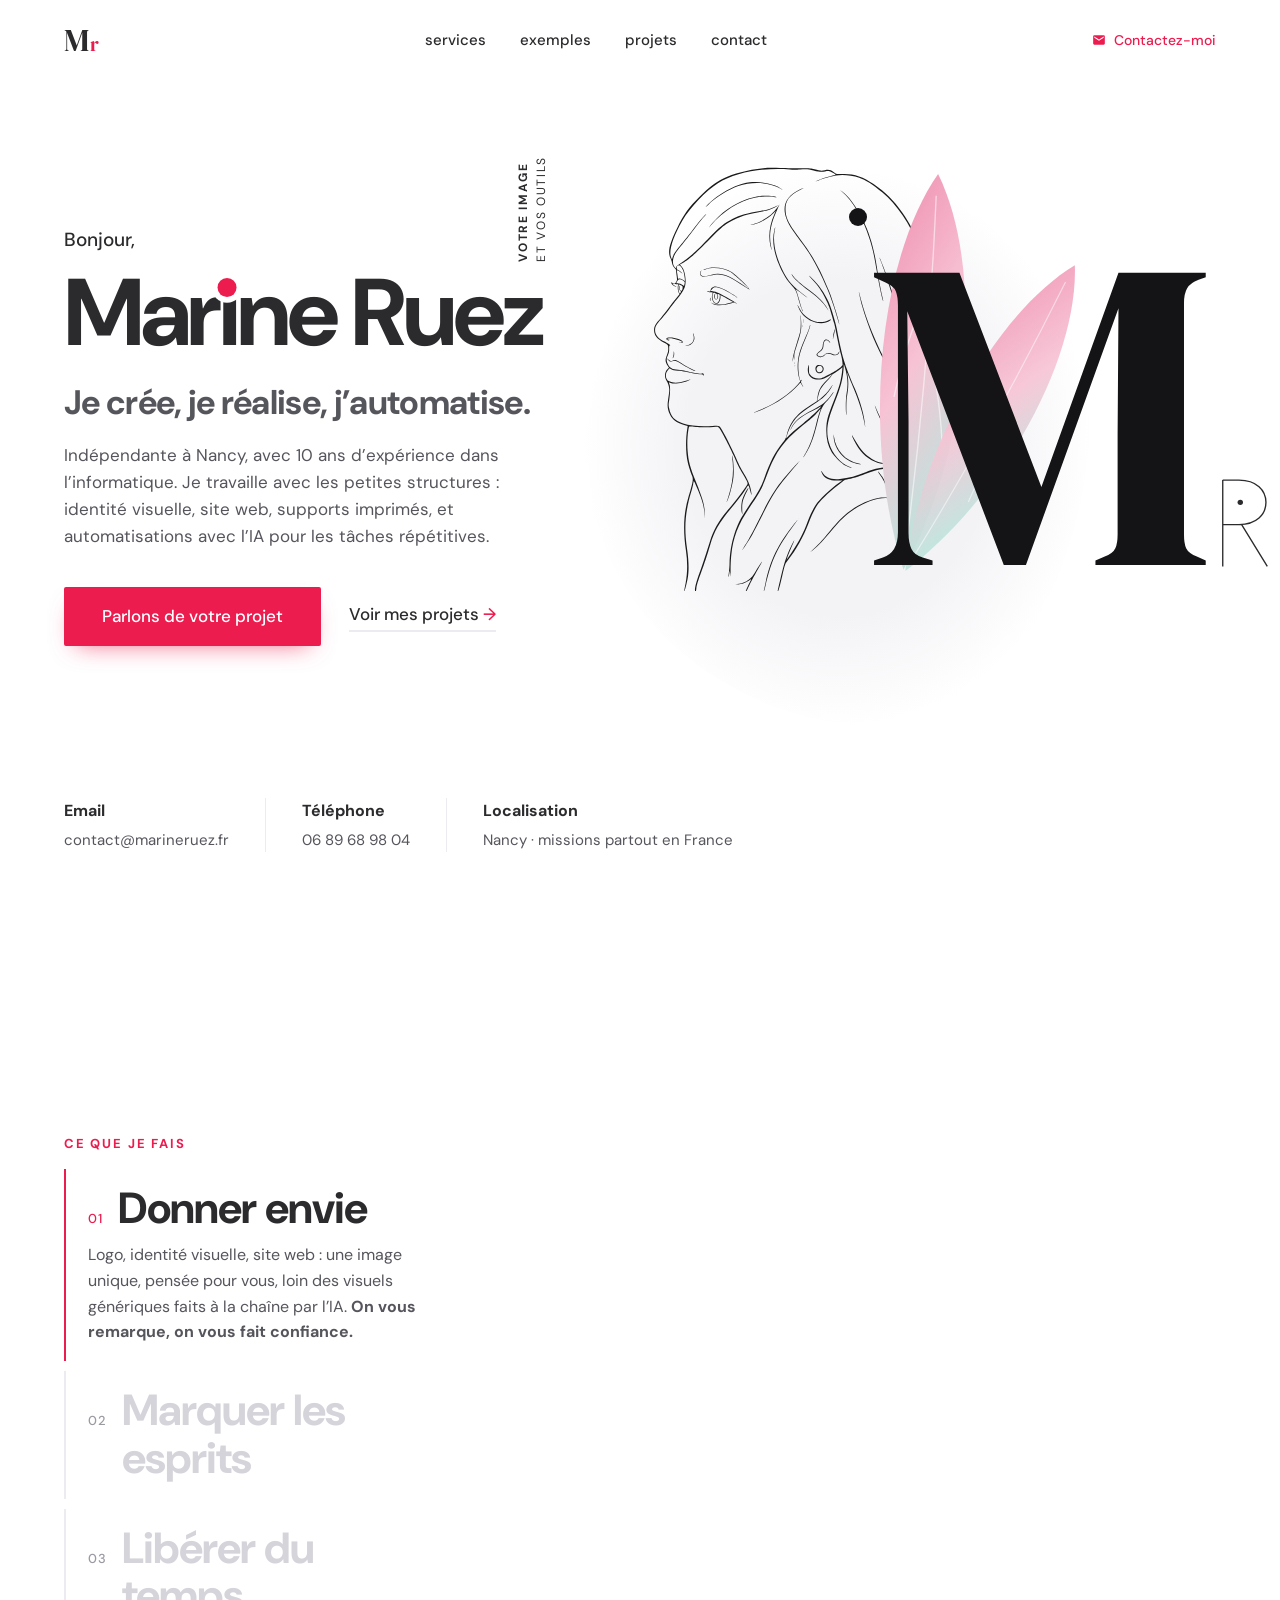
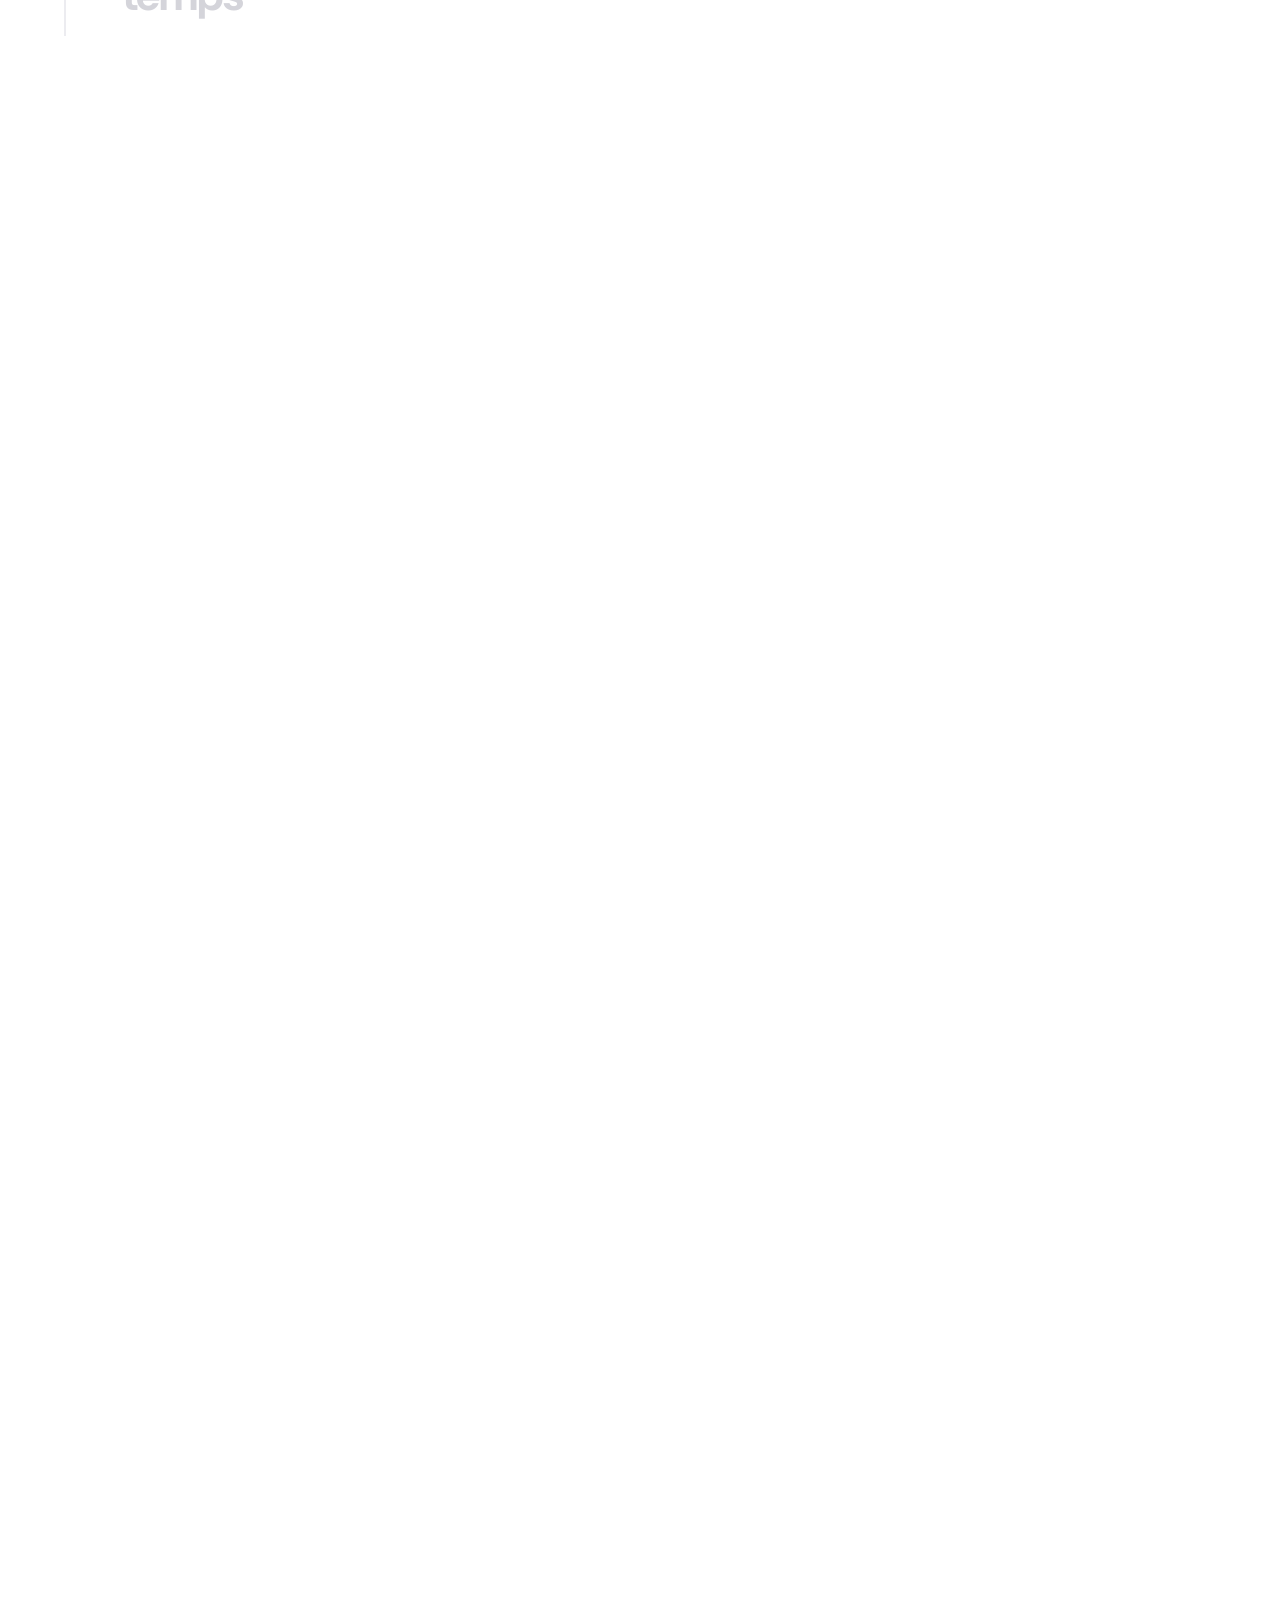
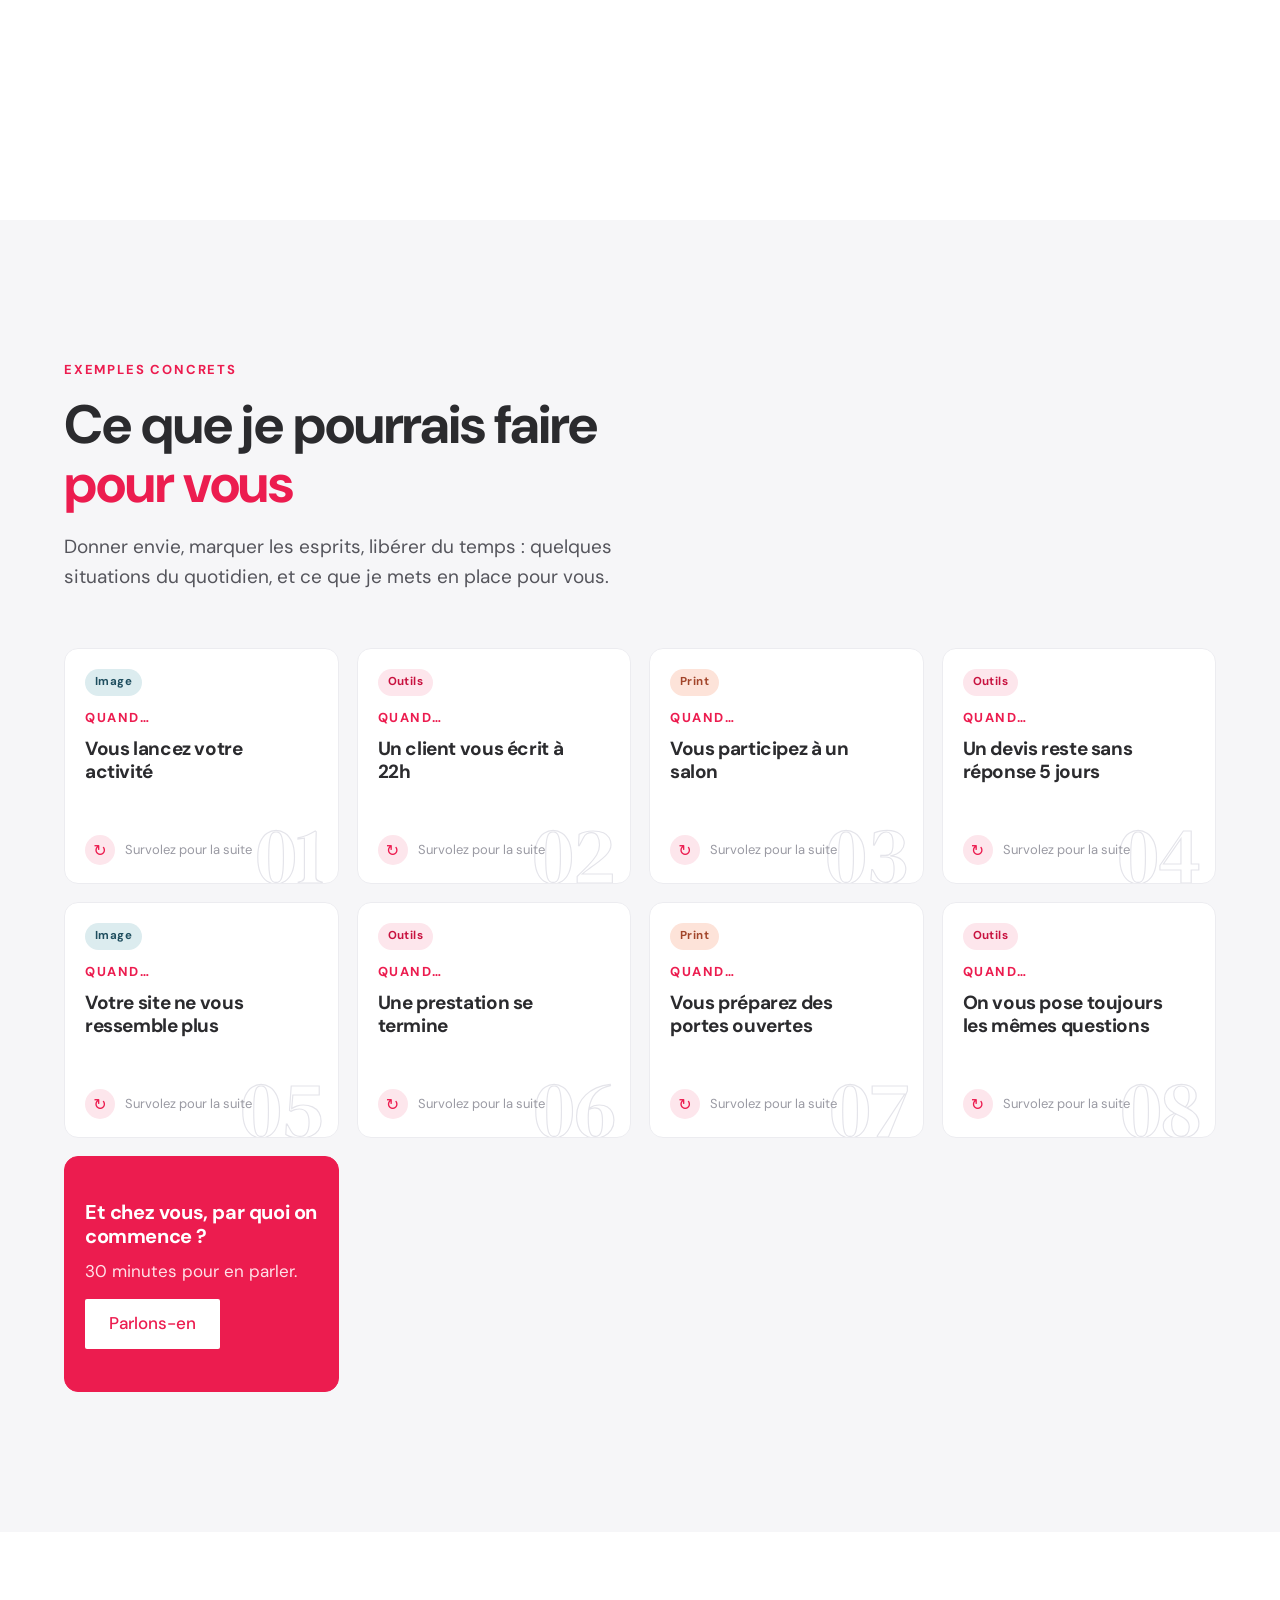
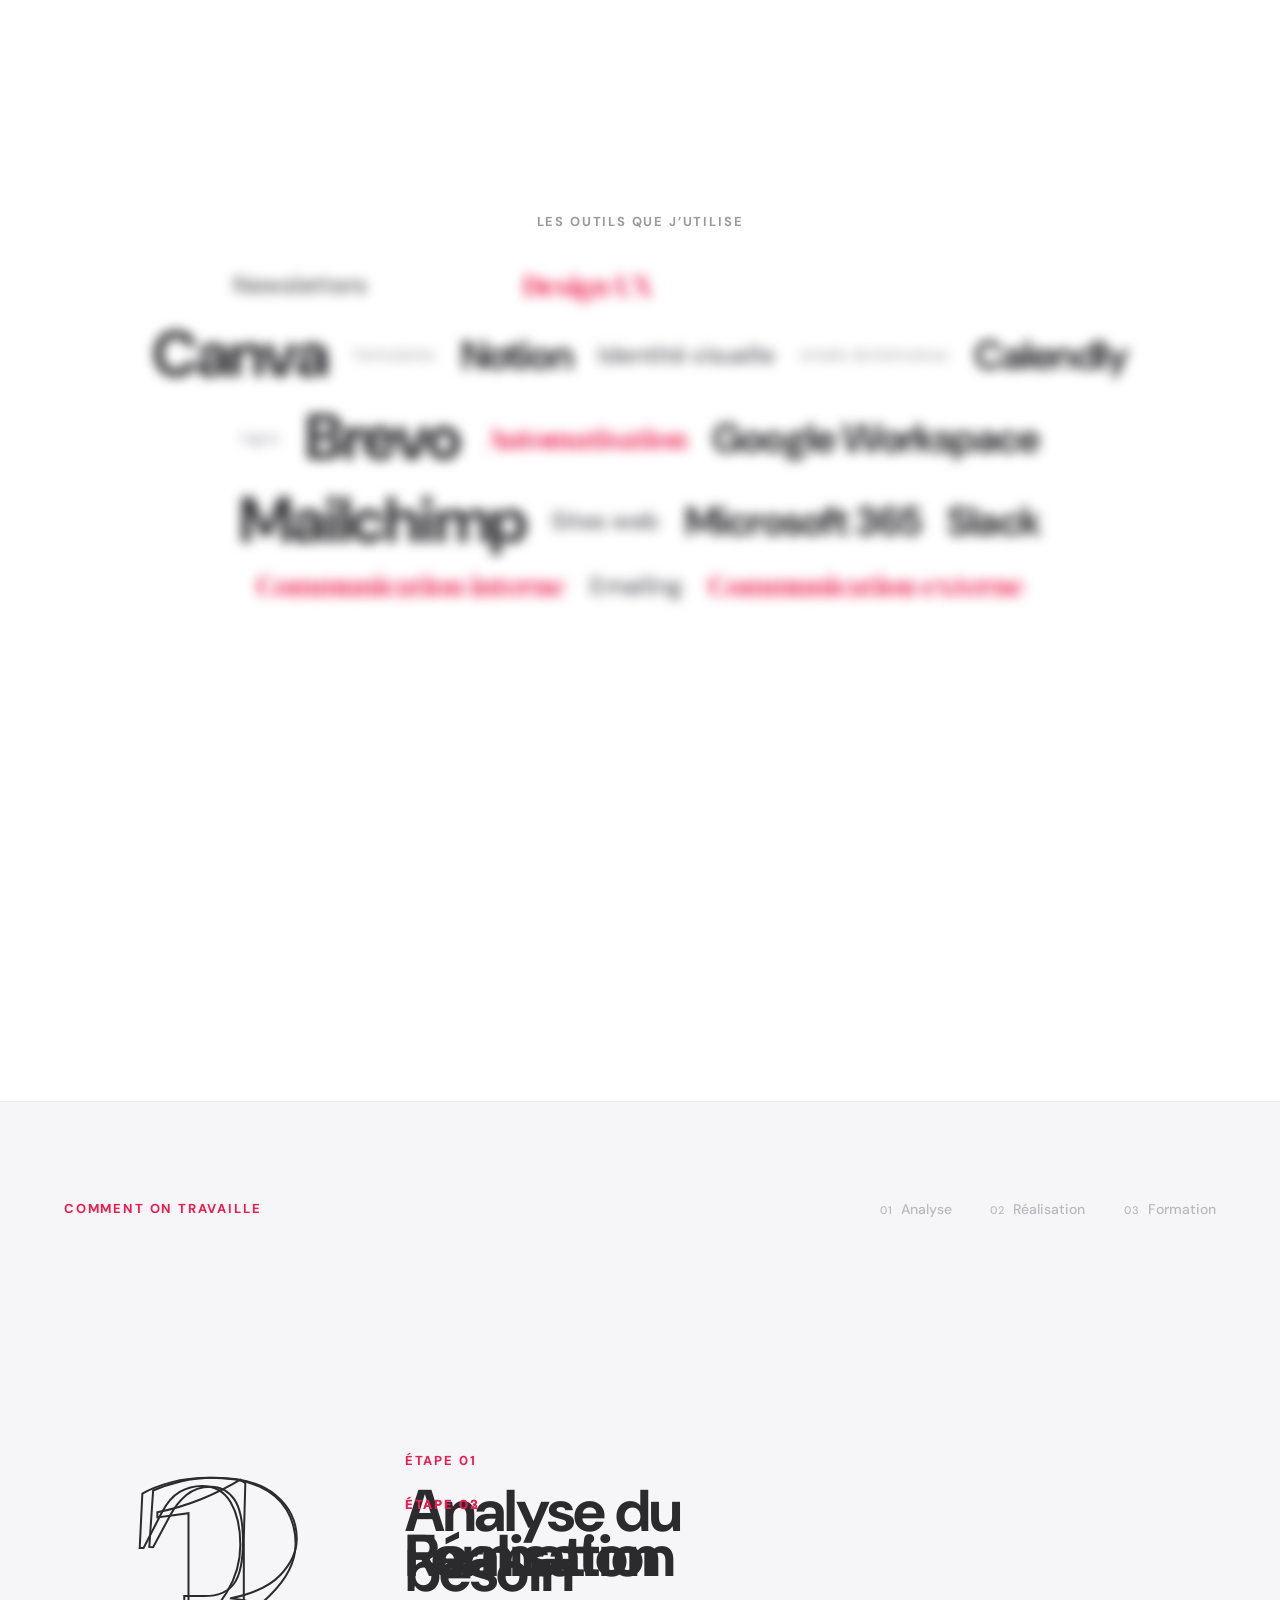
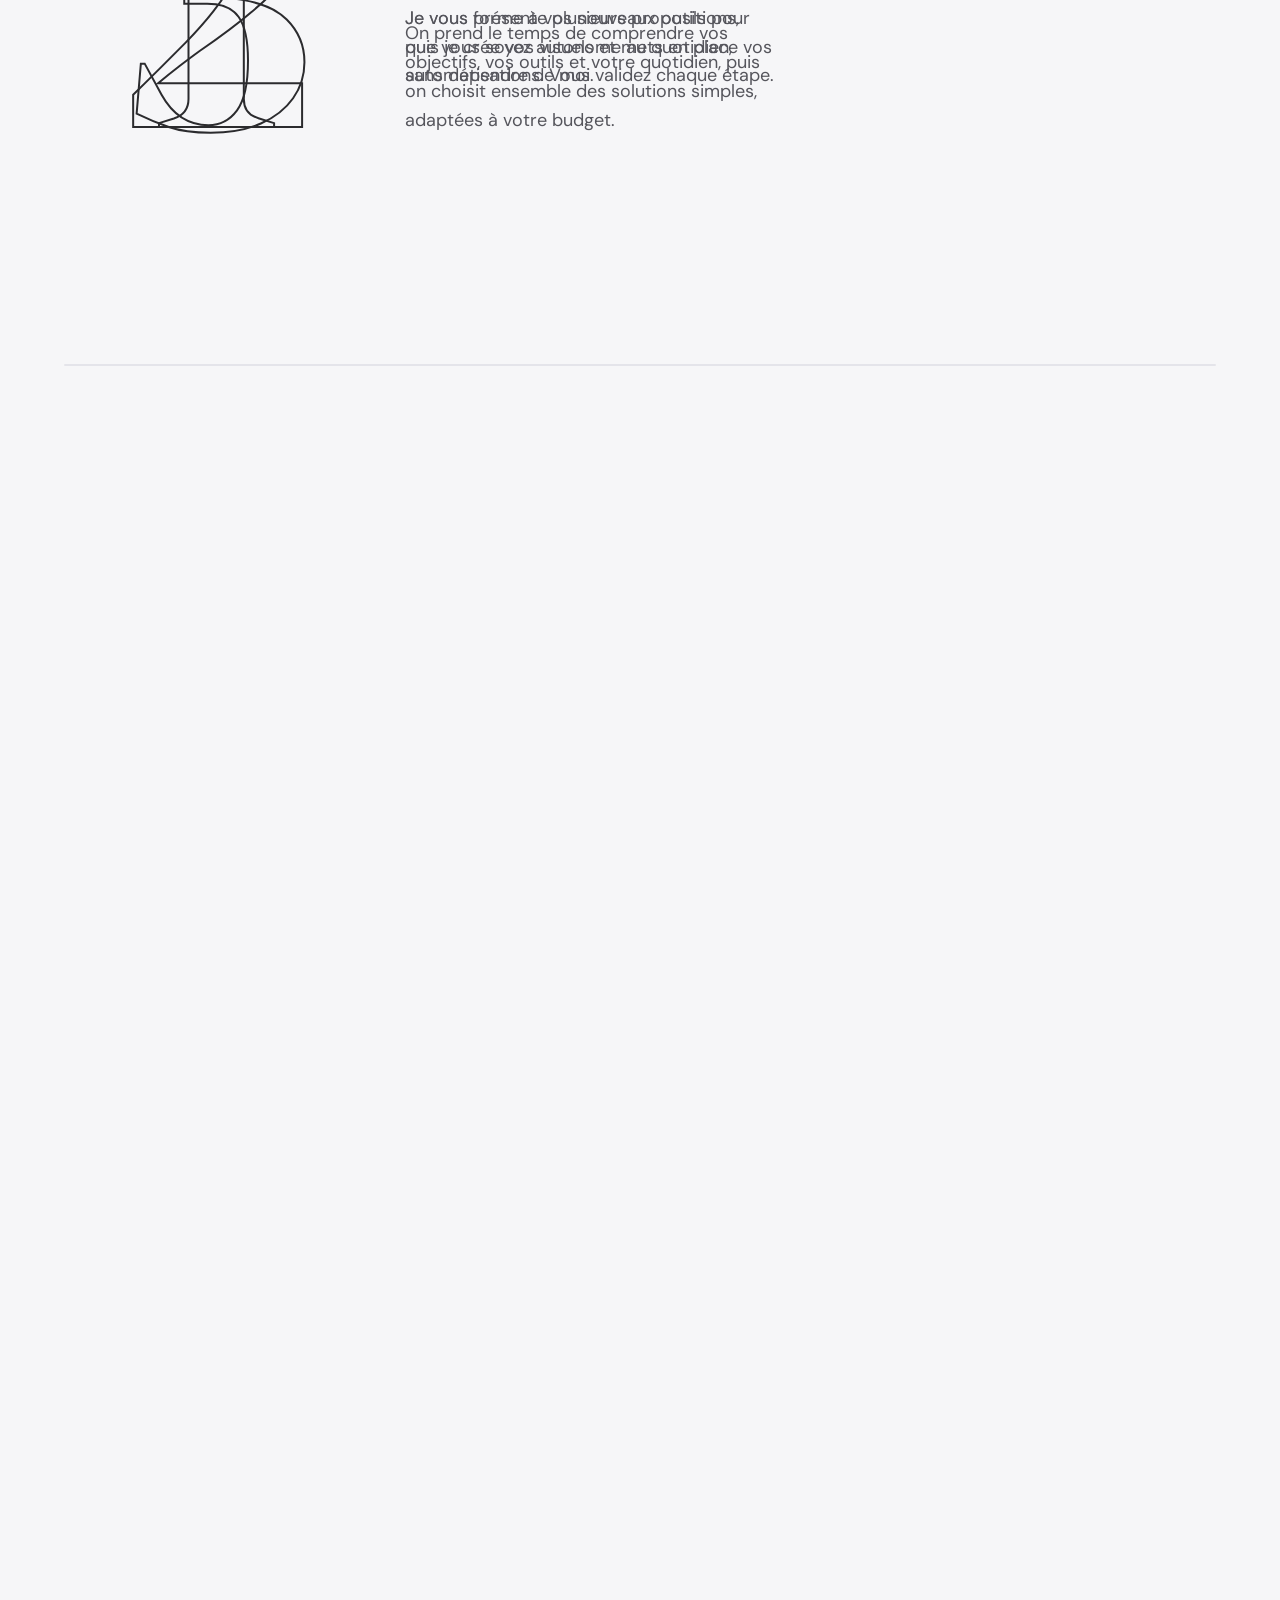
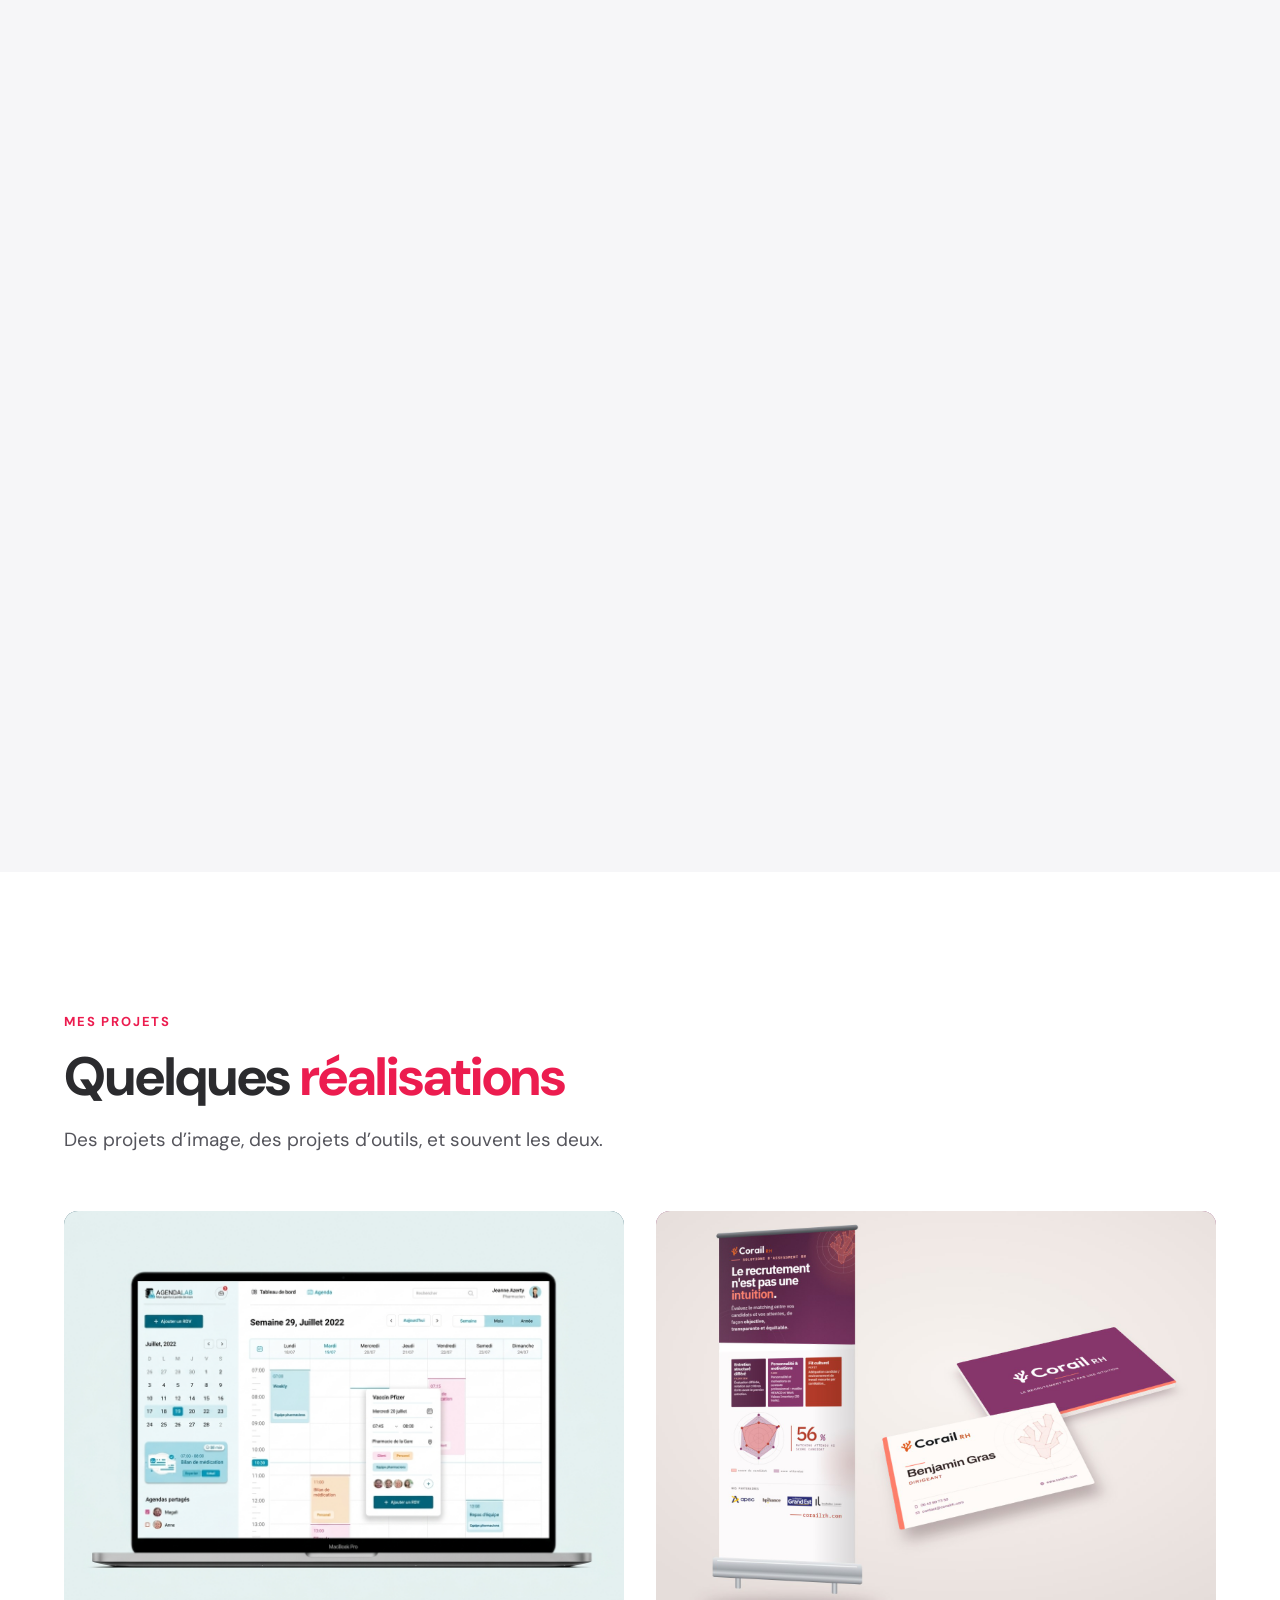
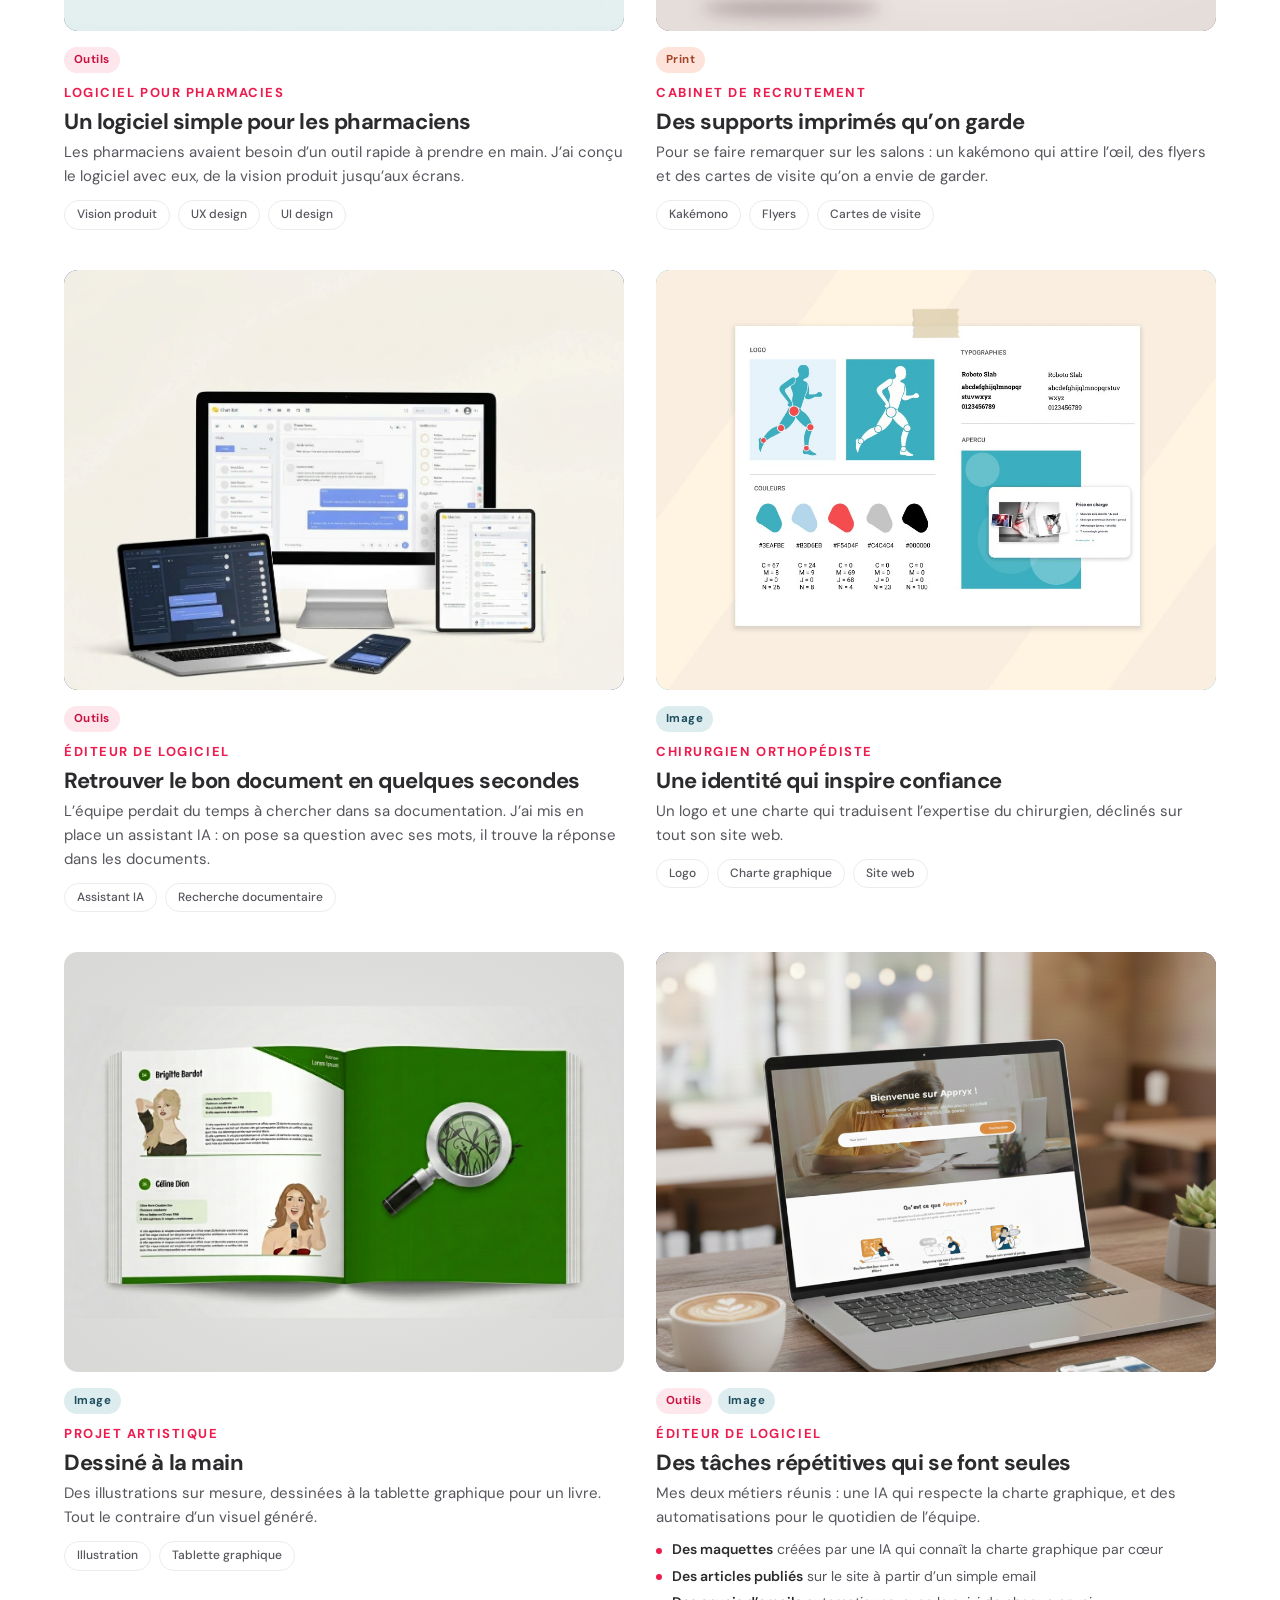
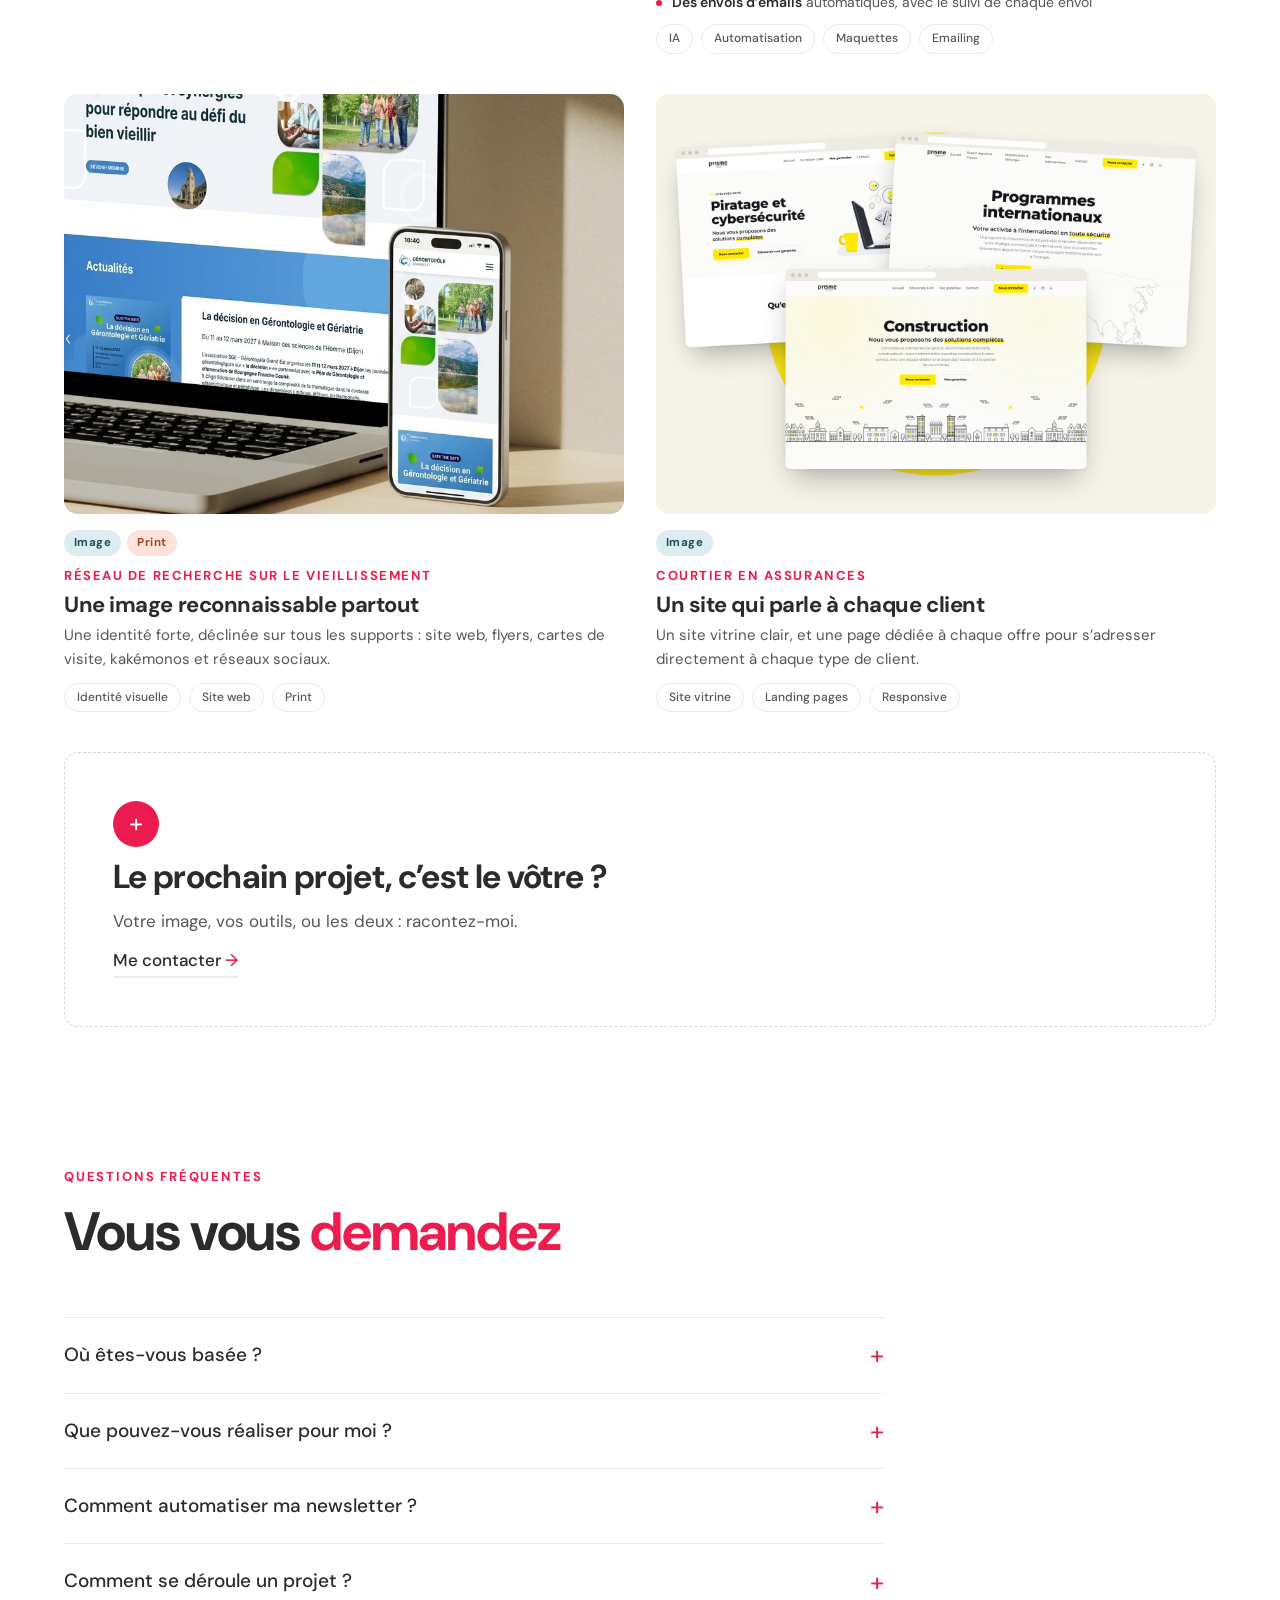
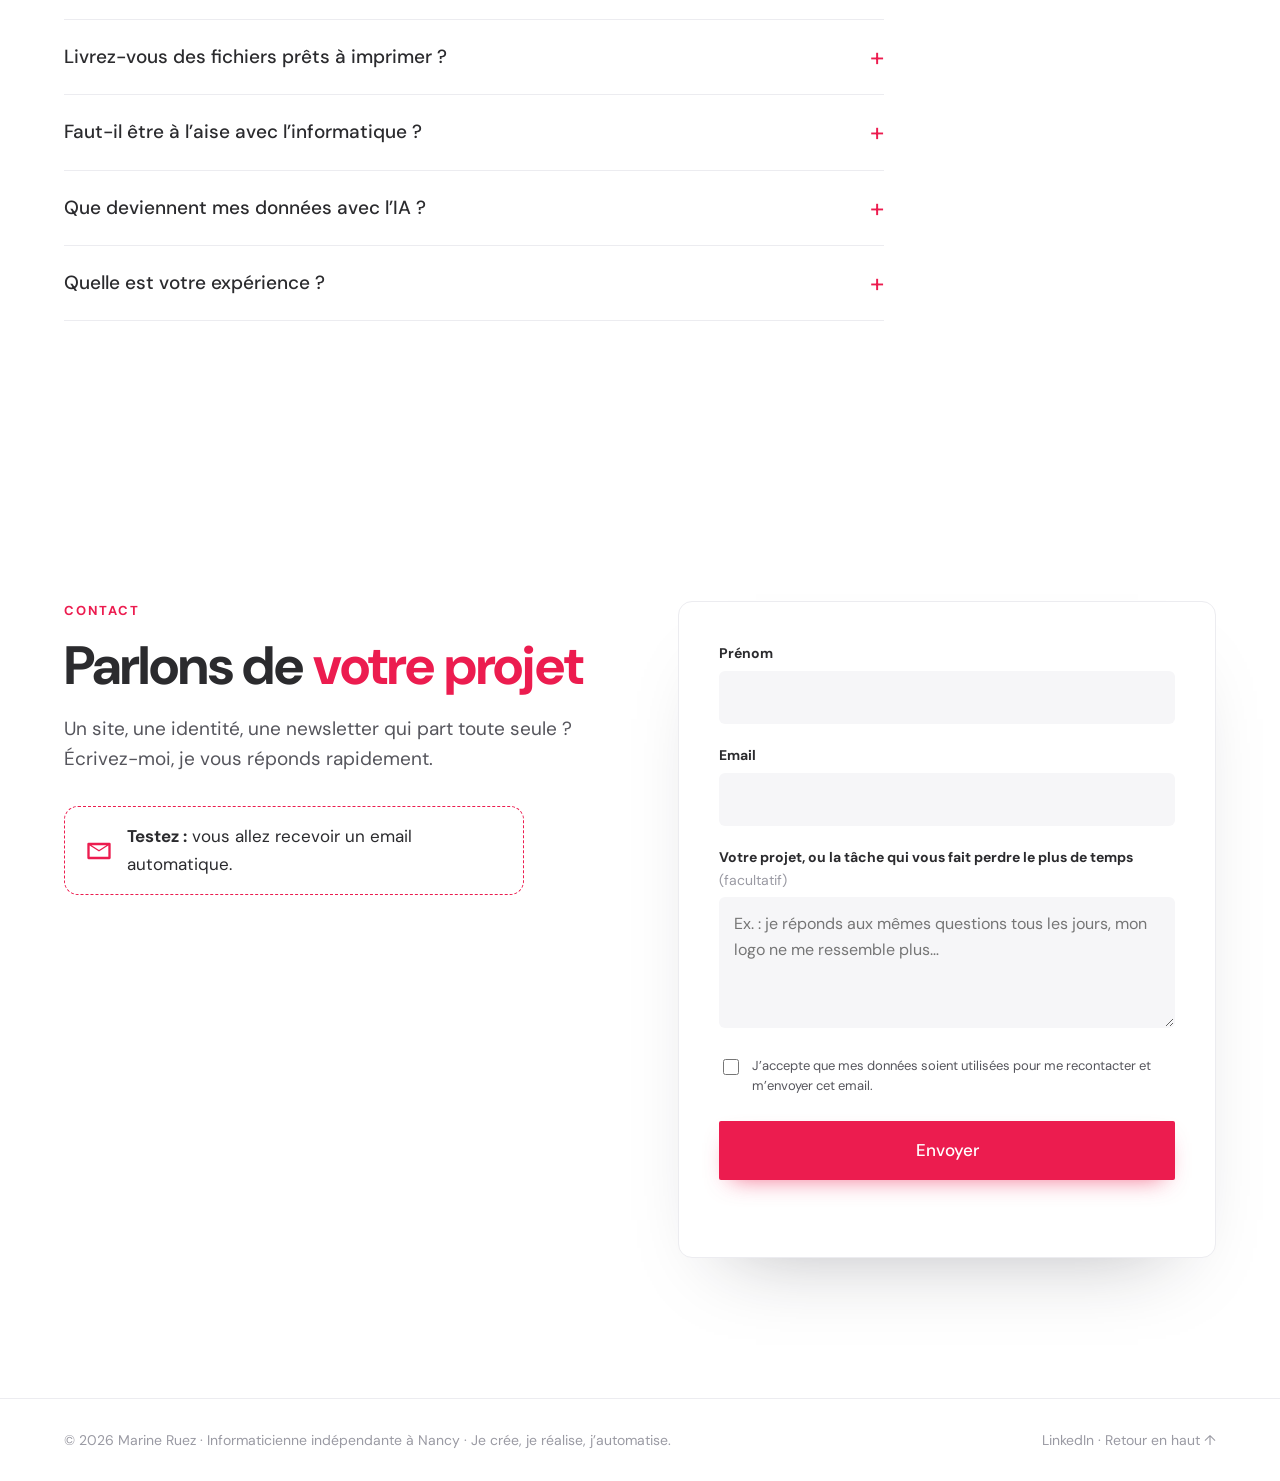
==== index.html @ 1fdffbe2 "Email de contact : contact@marineruez.fr Co-Authored-By: Claude Opus 5.5 <noreply@anthropic.com>" ====
<!doctype html>
<html lang="fr">
<head>
  <meta charset="utf-8">
  <meta name="viewport" content="width=device-width, initial-scale=1">
  <title>Marine Ruez · Informaticienne indépendante, web, image et IA</title>
  <meta name="description" content="10 ans dans l’informatique, à votre service : sites web, identité visuelle, supports imprimés et automatisations IA pour les petites structures, à Nancy et partout en France.">
  <link rel="canonical" href="https://marineruez.fr/">
  <meta name="robots" content="index, follow, max-image-preview:large">
  <meta name="author" content="Marine Ruez">
  <link rel="icon" href="favicon.svg" type="image/svg+xml">

  <!-- Aperçu lors d'un partage (LinkedIn, Facebook, messageries…) -->
  <meta property="og:type" content="website">
  <meta property="og:locale" content="fr_FR">
  <meta property="og:site_name" content="Marine Ruez">
  <meta property="og:url" content="https://marineruez.fr/">
  <meta property="og:title" content="Marine Ruez · Informaticienne indépendante, web, image et IA">
  <meta property="og:description" content="Une image unique qui donne envie, et des automatisations avec l’IA qui libèrent du temps, pour les petites structures.">
  <meta property="og:image" content="https://marineruez.fr/assets/og-image.png">
  <meta property="og:image:width" content="1200">
  <meta property="og:image:height" content="630">
  <meta name="twitter:card" content="summary_large_image">

  <!-- Fiche d'identité lue par Google et les IA (données structurées schema.org) -->
  <script type="application/ld+json">
  {
    "@context": "https://schema.org",
    "@graph": [
      {
        "@type": "Person",
        "@id": "https://marineruez.fr/#marine",
        "name": "Marine Ruez",
        "jobTitle": "Informaticienne indépendante (site web, identité visuelle, print) et automatisation IA",
        "url": "https://marineruez.fr/",
        "email": "mailto:contact@marineruez.fr",
        "telephone": "+33689689804",
        "image": "https://marineruez.fr/assets/portrait.jpg",
        "address": { "@type": "PostalAddress", "addressLocality": "Nancy", "addressRegion": "Grand Est", "addressCountry": "FR" },
        "knowsAbout": ["Design UX", "Design UI", "Création de site web", "Identité visuelle", "Charte graphique", "Supports imprimés", "Automatisation de newsletter", "Emailing", "Brevo", "Mailchimp", "Informatique de santé"],
        "sameAs": ["https://www.linkedin.com/in/marine-ruez-2370468b/"]
      },
      {
        "@type": "ProfessionalService",
        "@id": "https://marineruez.fr/#service",
        "name": "Marine Ruez · Informaticienne indépendante",
        "url": "https://marineruez.fr/",
        "image": "https://marineruez.fr/assets/og-image.png",
        "description": "Informaticienne indépendante à Nancy pour les petites structures (artisans, commerçants, indépendants, associations) : identité visuelle, site web et supports imprimés uniques, et automatisations avec l’IA (demandes clients, relances de devis, avis Google, newsletters, assistant IA sur vos documents).",
        "founder": { "@id": "https://marineruez.fr/#marine" },
        "email": "mailto:contact@marineruez.fr",
        "telephone": "+33689689804",
        "address": { "@type": "PostalAddress", "addressLocality": "Nancy", "addressRegion": "Grand Est", "addressCountry": "FR" },
        "areaServed": [{ "@type": "City", "name": "Nancy" }, { "@type": "Country", "name": "France" }],
        "knowsLanguage": "fr",
        "hasOfferCatalog": {
          "@type": "OfferCatalog",
          "name": "Services",
          "itemListElement": [
            { "@type": "Offer", "itemOffered": { "@type": "Service", "name": "Création de site web", "description": "Site vitrine et landing pages, pensés pour le mobile." } },
            { "@type": "Offer", "itemOffered": { "@type": "Service", "name": "Identité visuelle", "description": "Logo, couleurs, typographies et charte graphique." } },
            { "@type": "Offer", "itemOffered": { "@type": "Service", "name": "Design UX et UI", "description": "Interfaces de logiciels, parcours utilisateurs, prototypes." } },
            { "@type": "Offer", "itemOffered": { "@type": "Service", "name": "Supports imprimés", "description": "Kakémonos, flyers, affiches, plaquettes et cartes de visite prêts pour l’imprimeur." } },
            { "@type": "Offer", "itemOffered": { "@type": "Service", "name": "Automatisation avec l’IA pour petites structures", "description": "Demandes clients triées et résumées, réponses immédiates, relances de devis, demandes d’avis Google, assistant IA qui répond à partir de vos documents." } },
            { "@type": "Offer", "itemOffered": { "@type": "Service", "name": "Automatisation de newsletter et de la communication", "description": "Newsletters, emails de bienvenue, invitations et rappels d’événements, publication sur les réseaux sociaux." } }
          ]
        }
      },
      {
        "@type": "WebSite",
        "@id": "https://marineruez.fr/#site",
        "url": "https://marineruez.fr/",
        "name": "Marine Ruez",
        "inLanguage": "fr-FR",
        "publisher": { "@id": "https://marineruez.fr/#marine" }
      }
    ]
  }
  </script>
  <link rel="preconnect" href="https://fonts.googleapis.com">
  <link rel="preconnect" href="https://fonts.gstatic.com" crossorigin>
  <link href="https://fonts.googleapis.com/css2?family=DM+Sans:opsz,wght@9..40,400;9..40,500;9..40,700&family=DM+Serif+Display&family=Caveat:wght@500;700&display=swap" rel="stylesheet">
  <link rel="stylesheet" href="styles.css">
</head>
<body>

  <!-- ============ Navigation ============ -->
  <header class="topbar">
    <a href="#accueil" class="logo" aria-label="Accueil">M<span>r</span></a>
    <nav class="nav" id="nav" aria-label="Navigation principale">
      <a href="#services">services</a>
      <a href="#automatisations">exemples</a>
      <a href="#projets">projets</a>
      <a href="#contact">contact</a>
      <a href="#contact" class="nav-rdv">Contactez-moi</a>
    </nav>
    <a href="#contact" class="call">
      <svg viewBox="0 0 24 24" aria-hidden="true"><path d="M20 4H4a2 2 0 0 0-2 2v12a2 2 0 0 0 2 2h16a2 2 0 0 0 2-2V6a2 2 0 0 0-2-2zm0 4.2-8 5-8-5V6l8 5 8-5z"/></svg>
      Contactez-moi
    </a>
    <button class="burger" aria-label="Ouvrir le menu" aria-controls="nav" aria-expanded="false"><span></span><span></span></button>
  </header>

  <main>

    <!-- ============ 1. Hero ============ -->
    <section class="hero" id="accueil">
      <div class="hero-text">
        <p class="hello">Bonjour,</p>
        <h1>Mar<span class="i-dot">i</span>ne Ruez</h1>
        <p class="hero-lead">Je crée, je réalise, j’automatise.</p>
        <p class="hero-sub">Indépendante à Nancy, avec 10 ans d’expérience dans l’informatique. Je travaille avec les petites structures&nbsp;: identité visuelle, site web, supports imprimés, et automatisations avec l’IA pour les tâches répétitives.</p>
        <div class="hero-ctas">
          <a href="#contact" class="btn">Parlons de votre projet</a>
          <a href="#projets" class="link-arrow">Voir mes projets</a>
        </div>
      </div>

      <div class="collage" aria-hidden="true">
        <div class="collage-wash"></div>
        <div class="big-m">M</div>
        <div class="portrait">
          <svg class="portrait-svg" viewBox="0 0 918 1152" preserveAspectRatio="xMinYMin meet" aria-hidden="true">
            <defs><filter id="thinLine"><feMorphology operator="erode" radius="0.9"/></filter></defs>
            <path class="ink" filter="url(#thinLine)" mask="url(#portraitReveal)" d="M 515.500 62.543 C 475.646 66.651, 438.396 76.274, 413 89.021 C 392.115 99.505, 376.842 111.220, 352.407 135.500 C 323.745 163.981, 311.827 180.441, 294.480 215.500 C 273.680 257.539, 269.027 278.385, 276.864 294.417 C 278.499 297.763, 280.147 302.750, 280.527 305.500 C 281.338 311.387, 284.884 318.039, 288.459 320.381 C 290.120 321.470, 291 322.962, 291 324.691 C 291 326.145, 291.709 332.322, 292.576 338.418 C 294.122 349.291, 294.112 349.589, 292.029 354.250 C 289.646 359.583, 286.692 360.443, 280.950 357.474 C 277.299 355.586, 277.180 356.872, 280.626 360.967 C 283.509 364.393, 289.899 368.058, 292.710 367.898 C 293.695 367.842, 293.037 367.327, 291.249 366.753 C 289.461 366.179, 286.311 364.202, 284.249 362.358 C 280.693 359.178, 280.645 359.057, 283.315 360.003 C 284.863 360.551, 288.584 361, 291.584 361 L 297.038 361 296.274 363.750 C 294.893 368.714, 295.623 377.359, 297.846 382.385 L 299.985 387.220 291.156 397.860 C 286.300 403.712, 277.529 415.095, 271.664 423.156 C 265.799 431.217, 257.452 441.834, 253.113 446.750 C 237.200 464.781, 234.827 468.921, 234.628 479 C 234.375 491.830, 242.547 502.394, 259.437 511.075 C 271.193 517.117, 271.207 517.137, 271.167 527.440 C 271.144 533.336, 270.472 536.395, 267.569 543.823 C 262.623 556.481, 262.976 561.305, 269.565 571.097 L 273.065 576.298 269.528 579.538 C 262.167 586.280, 260.394 598.783, 265.537 607.679 C 271.086 617.279, 272.162 619.988, 273.198 626.966 C 274.283 634.277, 274.182 635.506, 270.391 661.201 C 268.285 675.475, 269.554 684.204, 275.543 696.656 C 282.289 710.681, 291.329 717.411, 311.817 723.659 L 321.134 726.500 320.548 730 C 315.396 760.776, 315.797 795.726, 321.591 820.748 C 323.551 829.211, 329.449 847.641, 332.654 855.318 C 335.495 862.123, 334.710 869.535, 329.142 888.500 C 327.527 894, 324.576 904.078, 322.584 910.895 C 310.736 951.444, 308.860 995.486, 316.765 1047.500 C 321.153 1076.378, 320.768 1106.658, 315.694 1131.800 C 311.652 1151.825, 311.627 1152, 312.830 1152 C 313.628 1152, 318.911 1131.411, 321.041 1120 C 324.734 1100.216, 324.225 1074.340, 319.516 1042.500 C 311.594 988.941, 314.484 948.591, 329.917 897.245 C 332.108 889.955, 334.404 881.180, 335.019 877.745 C 335.633 874.310, 336.366 870.382, 336.646 869.015 C 337.039 867.102, 339.121 871.134, 345.686 886.515 C 359.126 918.005, 363.023 931.895, 365.015 955.414 L 365.869 965.500 365.490 952.500 C 364.871 931.234, 360.334 914.841, 343.401 872.691 C 326.987 831.831, 323.256 818.092, 320.945 790 C 319.567 773.246, 320.310 752.419, 322.819 737.500 C 324.439 727.860, 324.590 727.506, 327 727.671 C 328.375 727.765, 335.350 728.390, 342.500 729.060 C 354.875 730.220, 380.744 729.863, 393.761 728.354 C 398.819 727.767, 399.147 727.879, 402.261 731.252 C 407.220 736.625, 429.261 778.695, 439.518 802.365 C 450.453 827.600, 452.508 831.716, 463.700 850.800 C 475.971 871.725, 476.699 873.524, 474.465 877.413 C 468.135 888.432, 447.491 915.451, 422.060 946 C 399.465 973.143, 388.009 993.678, 378.047 1024.891 C 374.781 1035.126, 369.111 1052.950, 365.447 1064.500 C 361.784 1076.050, 355.514 1094.275, 351.514 1105 C 341.955 1130.634, 337.277 1152, 341.224 1152 C 342.334 1152, 342.896 1150.319, 343.387 1145.524 C 344.289 1136.721, 347.560 1125.859, 356.871 1100.750 C 363.828 1081.987, 370.865 1060.524, 379.538 1031.614 C 390.194 996.096, 400.964 977.113, 431.416 940.176 C 452.686 914.377, 465.015 898.118, 472.094 886.535 C 478.229 876.495, 477.221 875.731, 482.596 894.500 C 485.706 905.359, 485.979 905.930, 485.465 900.500 C 483.910 884.086, 478.861 870.440, 466.740 849.899 C 455.933 831.585, 453.790 827.291, 441.994 800.311 C 433.428 780.719, 415.051 744.922, 406.879 731.910 C 402.590 725.081, 401.076 724.676, 385.080 726.082 C 357.657 728.493, 327.932 726.061, 309.554 719.904 C 286.778 712.273, 277.844 702.642, 273.378 680.900 C 271.676 672.615, 271.680 671.843, 273.484 659.900 C 276.150 642.254, 276.596 626.120, 274.588 619.979 C 273.715 617.309, 273 614.924, 273 614.679 C 273 614.434, 274.913 614.901, 277.250 615.717 C 287.496 619.291, 313.622 615.109, 326 607.912 C 329.937 605.623, 330.141 605.579, 316.508 609.947 C 298.058 615.857, 283.891 616.330, 273.588 611.380 C 263.310 606.442, 262.020 591.869, 270.968 581.786 L 274.662 577.623 277.581 579.698 C 281.827 582.717, 287.434 583.988, 296.525 583.994 C 301.980 583.998, 308.385 584.936, 316.525 586.923 C 332.438 590.806, 343.926 592.833, 352.788 593.321 C 358.452 593.632, 360.395 594.142, 361.506 595.611 C 362.895 597.446, 362.937 597.441, 362.968 595.441 C 363.014 592.446, 360.294 589.112, 359.180 590.798 C 357.755 592.955, 337.651 589.981, 316.235 584.444 C 310.561 582.978, 302.935 581.877, 296.561 581.605 C 281.261 580.953, 275.488 577.758, 269.934 566.870 C 267.693 562.478, 266.215 554, 267.690 554 C 268.219 554, 269.742 555.166, 271.076 556.592 C 274.995 560.782, 276.468 561.196, 280.997 559.385 C 287.626 556.732, 291.596 557.909, 305.245 566.574 C 317.542 574.380, 338.208 585.004, 341 584.955 C 341.825 584.941, 337.521 582.540, 331.435 579.620 C 325.349 576.700, 315.292 571.046, 309.087 567.056 C 292.319 556.274, 289.888 555.355, 283.483 557.374 C 276.544 559.561, 275.826 559.471, 272.500 556 C 270.919 554.350, 269.035 553, 268.313 553 C 266.469 553, 266.598 552.395, 270.228 543.981 C 273.073 537.388, 273.459 535.418, 273.478 527.379 C 273.497 519.707, 273.738 518.342, 275 518.789 C 280.200 520.631, 270.156 513.392, 261.449 509.021 C 244.451 500.490, 236.260 489.804, 237.252 477.455 C 237.906 469.305, 240.118 465.533, 252.478 451.495 C 257.803 445.448, 267.917 432.850, 274.954 423.500 C 281.991 414.150, 290.787 402.900, 294.501 398.500 C 303.297 388.080, 310.349 377.329, 313.062 370.207 C 319.284 353.874, 314.696 323.883, 304.458 313.959 L 301.088 310.693 308.675 306.369 C 325.033 297.047, 336.972 286.431, 381 242.060 C 411.122 211.704, 418.341 206.001, 440.500 195.059 C 458.984 185.931, 471.835 181.989, 501.157 176.450 C 527.595 171.456, 534.093 169.628, 544 164.392 C 553.723 159.254, 556.736 156.341, 547.500 161.008 C 536.140 166.749, 525.923 169.727, 507.934 172.541 C 475.112 177.675, 455.717 183.187, 437.350 192.601 C 415.219 203.945, 403.697 213.325, 373.500 244.580 C 338.294 281.020, 323.247 294.242, 301.168 308.142 C 293.703 312.841, 292.089 314.316, 291.506 316.974 L 290.805 320.165 288.428 317.932 C 279.977 309.993, 281.901 291.505, 292.705 276.829 C 295.224 273.407, 301.966 265.049, 307.687 258.255 C 313.408 251.461, 326.655 234.419, 337.125 220.384 C 347.595 206.350, 359.050 191.805, 362.580 188.062 C 369.182 181.064, 371.430 177.330, 365.891 182.563 C 360.339 187.808, 348.608 202.089, 333.494 222 C 325.353 232.725, 312.574 248.830, 305.096 257.789 C 289.998 275.879, 284.701 283.825, 282.294 292 L 280.674 297.500 278.799 293.251 C 271.535 276.781, 282.295 241.176, 308.038 196.500 C 327.093 163.430, 368.608 119.862, 399.045 100.991 C 443.373 73.507, 512.947 60.177, 584.632 65.433 C 597.409 66.370, 606.045 66.541, 610.632 65.950 C 623.788 64.255, 632.986 64.793, 645.232 67.972 C 661.418 72.175, 666.419 72.603, 674.939 70.515 C 680.747 69.092, 682.859 68.979, 686.503 69.897 C 691.819 71.235, 703.901 78.739, 701.878 79.446 C 701.120 79.710, 695.961 81.057, 690.414 82.439 C 678.142 85.496, 664.479 89.946, 656.750 93.403 C 648.063 97.289, 649.858 97.260, 659.750 93.355 C 668.958 89.720, 688.686 84.286, 703 81.442 C 718.946 78.274, 743.654 80.547, 763 86.962 C 778.840 92.215, 797.352 104.024, 822.855 125.144 C 859.342 155.360, 895.069 208.007, 915.049 261 L 917.500 267.500 917.797 263.465 C 918.591 252.673, 894.478 205.164, 872.947 175.102 C 851.285 144.855, 831.549 125.415, 800 103.247 C 772.345 83.814, 748.532 76.162, 719.023 77.223 C 704.130 77.758, 704.220 77.780, 696.802 71.929 C 689.977 66.547, 684.012 65.352, 674.517 67.464 C 665.866 69.389, 661.775 69.034, 648 65.167 C 638.942 62.624, 637.360 62.496, 614 62.412 C 600.525 62.363, 576 62.048, 559.500 61.712 C 536.790 61.249, 526.098 61.451, 515.500 62.543 M 481 98.728 C 457.656 101.449, 427.264 114.404, 401 132.831 C 388.295 141.745, 373.692 154.268, 368.910 160.352 C 366.530 163.380, 367.655 162.596, 373.075 157.449 C 394.323 137.273, 425.210 117.991, 451.564 108.452 C 487.421 95.472, 533.185 98.427, 560.752 115.501 C 566.222 118.890, 566.335 118.917, 563.078 116.064 C 548.402 103.210, 510.761 95.259, 481 98.728 M 611.093 116.577 C 565.619 137.740, 558.523 172.094, 589.806 219.641 C 593.113 224.668, 602.651 237.925, 611.002 249.101 C 635.599 282.022, 644.971 297.267, 661.045 330.500 C 683.255 376.419, 693.310 402.427, 706.556 448.221 C 709.216 457.417, 711.562 464.772, 711.769 464.564 C 713.344 462.989, 694.168 400.965, 685.494 379.579 C 662.257 322.289, 644.428 289.848, 613.459 248.500 C 581.315 205.583, 574.289 192.022, 573.269 170.923 C 572.095 146.645, 581.504 133.327, 610.460 118.284 C 621.844 112.369, 622.201 111.408, 611.093 116.577 M 718 122.577 C 745.790 145.817, 772.417 191.071, 789.430 243.980 C 797.399 268.762, 800.790 283.817, 808.013 326.500 C 813.990 361.811, 822.546 401.879, 824.534 403.868 C 825.297 404.630, 825.130 403.759, 822.040 390.829 C 818.911 377.738, 813.196 346.440, 808.009 314 C 800.393 266.361, 790.068 231.627, 773.083 196.500 C 757.001 163.242, 734.570 132.747, 718.249 121.954 L 713.500 118.814 718 122.577 M 499.627 135.017 C 471.600 140.100, 443.263 153.152, 416.544 173.285 C 406.964 180.503, 383.886 203.463, 379.129 210.508 L 375.759 215.500 380.090 210.500 C 413.379 172.068, 453.455 147.100, 496.605 137.906 C 509.973 135.058, 533.806 134.242, 543.500 136.300 C 552.021 138.109, 553.072 137.728, 545.849 135.448 C 537.335 132.761, 513.302 132.537, 499.627 135.017 M 552.641 162.896 C 538.326 183.847, 511.221 201.740, 484.500 207.880 C 482.300 208.386, 481.441 208.844, 482.590 208.900 C 486.237 209.075, 499.735 205.201, 508.081 201.584 C 518.931 196.883, 531.433 188.401, 540.511 179.585 C 544.630 175.584, 548 172.410, 548 172.531 C 548 172.652, 546.494 176.069, 544.653 180.125 C 531.937 208.142, 528.271 237.780, 534.424 262.814 C 537.744 276.322, 538.688 277.122, 536.037 264.180 C 529.814 233.807, 534.694 205.181, 552.562 167.250 C 555.477 161.063, 557.747 156, 557.607 156 C 557.467 156, 555.233 159.103, 552.641 162.896 M 544.681 220.220 C 537.686 248.066, 542.392 280.049, 558.929 317.058 C 568.244 337.904, 577.221 351.818, 590.205 365.535 C 598.857 374.676, 601.312 379.419, 604.966 394.056 C 608.518 408.283, 614.951 427.363, 617.085 430 C 618.702 431.997, 618.584 431.429, 616.501 427.177 C 615.066 424.250, 611.644 413.450, 608.896 403.177 C 606.147 392.905, 602.807 382.107, 601.474 379.183 L 599.049 373.866 604.275 377.644 C 607.149 379.722, 613.775 384.619, 619 388.526 C 637.508 402.366, 633.503 398.217, 613 382.311 C 585.756 361.176, 573.735 345.115, 558.548 309.559 C 545.315 278.577, 540.447 246.494, 545.348 222.570 C 547.311 212.990, 546.879 211.469, 544.681 220.220 M 815.058 292.224 C 815.026 292.622, 816.298 296.222, 817.884 300.224 C 825.547 319.557, 835.874 349.938, 846.361 384 C 872.005 467.289, 883.261 496.217, 903.754 531.500 C 911.642 545.081, 916.736 552.862, 913.901 547 C 913.236 545.625, 909.756 539.325, 906.166 533 C 887.718 500.490, 875.279 468.770, 852.641 396.500 C 845.749 374.500, 838.468 351.775, 836.459 346 C 828.925 324.334, 815.239 289.945, 815.058 292.224 M 295.223 313.557 C 293.567 314.716, 293 316.116, 293 319.040 C 293 322.716, 293.303 323.121, 297.750 325.399 C 300.363 326.737, 304.525 329.985, 307 332.617 L 311.500 337.402 307.375 333.816 C 302.555 329.627, 294.150 324.516, 293.367 325.299 C 293.069 325.597, 293.295 328.240, 293.870 331.171 C 294.444 334.102, 295.203 339.031, 295.557 342.126 C 296.197 347.731, 296.209 347.748, 298.876 346.741 C 301.612 345.708, 305.666 347.259, 311.901 351.725 L 314.302 353.445 313.590 345.972 C 312.122 330.577, 308.957 321.544, 302.649 314.750 C 299.721 311.597, 298.338 311.375, 295.223 313.557 M 375.404 319.087 C 370.496 319.908, 361 323.418, 361 324.411 C 361 324.676, 363.539 324.019, 366.641 322.951 C 385.592 316.432, 414.135 319.221, 430.500 329.192 C 440.247 335.131, 479.095 370.239, 477.587 371.746 C 477.324 372.009, 472.922 369.323, 467.804 365.777 C 425.787 336.658, 406.727 330.094, 382.861 336.521 C 366.887 340.822, 362.562 341.475, 359.222 340.092 C 354.304 338.055, 352.658 332.419, 355.681 327.973 L 357.362 325.500 355.181 327.405 C 352.725 329.550, 352.231 335.416, 354.282 338.087 C 357.978 342.901, 363.706 343.087, 379.682 338.911 C 407.580 331.620, 421.873 336.308, 469.383 368.337 C 474.819 372.002, 479.769 374.986, 480.383 374.968 C 480.998 374.951, 480.600 374.256, 479.500 373.425 C 478.400 372.594, 477.725 371.722, 478 371.488 C 479.712 370.030, 446.551 338.174, 435.510 330.671 C 420.228 320.284, 396.070 315.629, 375.404 319.087 M 589.376 336.682 C 593.986 345.823, 607.448 358.452, 635 379.483 C 659.106 397.884, 670.087 408.626, 679.232 422.750 C 684.002 430.117, 685.365 431.039, 681.452 424.250 C 672.308 408.389, 659.561 395.553, 633.181 375.643 C 611.320 359.143, 599.746 349.002, 593.913 341.235 C 588.204 333.634, 587.465 332.892, 589.376 336.682 M 634.030 339.550 C 634.013 340.128, 637.601 344.523, 642.001 349.317 C 658.443 367.228, 666.202 378.483, 677.149 400.298 C 685.430 416.798, 687.796 423.646, 698.582 462.332 C 699.323 464.990, 700.872 471.965, 702.025 477.832 C 708.880 512.734, 712.570 529.936, 715.620 541.218 C 717.511 548.213, 719.328 557.438, 719.657 561.718 L 720.257 569.500 715.752 574.500 C 710.581 580.239, 674.342 600.923, 665.695 603.071 C 654.077 605.958, 641.705 602.050, 636.228 593.763 C 633.694 589.930, 633.502 588.903, 633.529 579.318 C 633.562 567.387, 632.667 566.117, 631.037 575.781 C 627.735 595.359, 640.184 608.257, 660.949 606.772 C 668.068 606.262, 676.296 603.066, 686.241 596.947 C 688.875 595.326, 691.302 594, 691.634 594 C 692.894 594, 686.196 601.824, 677.937 610 C 663.343 624.447, 658.264 634.009, 655.393 652.447 L 653.771 662.857 647.636 666.611 C 602.116 694.461, 586.784 712.285, 576.331 749.500 C 573.755 758.668, 572.904 760.290, 566.094 769 C 545.624 795.179, 533.859 817.823, 518.441 860.717 C 510.769 882.061, 504.091 894.349, 483.507 925 C 457.643 963.512, 450.943 976.181, 441.516 1004.399 C 434.027 1026.815, 429.062 1056.979, 428.991 1080.500 C 428.975 1086, 428.298 1095.450, 427.489 1101.500 C 425.837 1113.842, 425.673 1118.166, 427.027 1113.648 C 427.497 1112.079, 428.221 1108.254, 428.636 1105.148 L 429.390 1099.500 431.126 1108 C 432.551 1114.980, 432.740 1115.427, 432.181 1110.500 C 431.081 1100.808, 431.685 1075.678, 433.409 1059.367 C 438.247 1013.599, 450.907 979.958, 478.803 938.738 C 508.577 894.742, 512.111 888.224, 525.027 853.500 C 548.686 789.889, 569.555 762.125, 628.401 715.971 C 637.146 709.112, 647.341 700.125, 651.056 696 C 663.921 681.717, 664.210 681.425, 663.475 683.500 C 658.687 697.014, 656.375 704.847, 651.523 724 C 643.006 757.615, 636.348 775.820, 625.617 794.836 C 619.766 805.204, 618.849 807, 619.406 807 C 620.348 807, 631.467 787.290, 636.297 777.058 C 642.804 763.273, 647.505 748.662, 654.927 719.151 C 663.745 684.092, 667.188 676.070, 678.805 663.505 C 686.675 654.993, 698.304 639, 696.623 639 C 696.377 639, 694.153 641.835, 691.680 645.300 C 678.720 663.462, 666.256 673.582, 642.930 684.881 C 613.556 699.110, 596.649 712.936, 588.608 729.304 C 583.700 739.293, 584.312 740.258, 589.350 730.472 C 598.011 713.648, 614.978 699.849, 642.205 687.488 C 648.825 684.482, 656.486 680.642, 659.230 678.954 C 661.973 677.266, 664.414 676.080, 664.653 676.320 C 666.032 677.699, 634.828 707.026, 619 719.227 C 599.598 734.183, 584.253 747.549, 579.150 753.938 C 577.307 756.245, 575.607 757.941, 575.373 757.706 C 574.610 756.943, 581.826 736.182, 585.318 729.095 C 596.409 706.581, 608.950 694.183, 642.170 672.891 C 662.322 659.975, 669.407 654.526, 678.009 645.332 C 684.400 638.499, 692.119 627.448, 694.053 622.360 C 695.429 618.740, 695.180 619.030, 689.190 628.007 C 682.539 637.974, 673.276 647.968, 663.558 655.662 C 659.190 659.120, 655.491 661.825, 655.338 661.672 C 654.708 661.042, 659.038 641.973, 661.004 636.719 C 663.692 629.536, 669.735 621.327, 681.436 608.965 C 686.515 603.599, 691.253 597.803, 691.964 596.086 C 692.955 593.693, 695.270 591.870, 701.879 588.275 C 706.620 585.695, 712.622 581.606, 715.215 579.188 L 719.930 574.791 719.420 580.146 C 716.702 608.625, 712.556 623.777, 695.912 666.059 C 681.543 702.561, 678.875 712.681, 678.260 733 C 677.527 757.203, 681.877 776.653, 691.792 793.500 C 697.473 803.154, 714.652 820.830, 723.258 825.877 C 729.605 829.599, 741.656 834.282, 743.393 833.701 C 744.002 833.498, 741.489 832.329, 737.810 831.104 C 715.478 823.669, 693.577 798.396, 685.633 770.892 C 676.551 739.446, 679.689 716.439, 700.006 665.500 C 715.029 627.837, 721.378 603.619, 722.673 579.042 L 723.330 566.583 726.138 575.542 C 733.241 598.203, 734.676 620.075, 730.500 642 C 728.093 654.635, 727.619 691.589, 729.806 696 L 731.046 698.500 730.477 695.641 C 729.510 690.786, 729.814 661.891, 730.910 654.500 C 731.481 650.650, 732.632 643, 733.468 637.500 C 735.413 624.707, 735.414 609.636, 733.471 598.493 C 731.796 588.889, 731.984 586.665, 733.923 593.137 C 734.607 595.419, 739.920 608.584, 745.731 622.393 C 763.305 664.158, 771.017 688.532, 776.484 719.590 C 777.939 727.859, 778.713 730.864, 778.393 727 C 776.057 698.872, 767.252 666.669, 752.007 630.500 C 723.467 562.787, 719.633 550.082, 705.081 475 C 702.621 462.307, 693.343 430.438, 687.908 416.014 C 679.239 393.007, 663.728 368.762, 646.315 351 C 639.574 344.125, 634.046 338.973, 634.030 339.550 M 296.776 349.750 C 295.245 351.495, 292 357.408, 292 358.450 C 292 358.753, 293.293 359, 294.874 359 C 298.569 359, 305.339 361.393, 308.982 363.987 L 311.831 366.016 312.923 360.924 C 314.214 354.902, 314.096 354.651, 308.185 350.902 C 302.980 347.601, 299.011 347.200, 296.776 349.750 M 297.460 366.420 C 296.748 371.168, 297.471 377.811, 299.182 382.250 C 300.490 385.643, 301.286 385.702, 302.982 382.533 C 304.166 380.322, 304.069 379.876, 302.052 378.243 C 299.121 375.870, 298.146 368.401, 300.389 365.500 C 301.841 363.622, 301.879 363.704, 301.011 366.842 C 299.854 371.027, 300.683 375.403, 303.037 377.533 C 304.724 379.060, 304.950 379.006, 306.447 376.721 C 308.149 374.124, 308.798 368.100, 307.588 366.142 C 306.888 365.009, 300.604 362, 298.939 362 C 298.490 362, 297.824 363.989, 297.460 366.420 M 389.942 367.039 C 383.901 368.657, 380 372.939, 380 377.950 C 380 380.255, 378.998 380.434, 374.041 379.012 C 370.820 378.088, 370.704 378.133, 372.267 379.696 C 373.332 380.760, 376.153 381.528, 380.029 381.808 C 385.170 382.180, 386.013 382.502, 385.444 383.874 C 378.449 400.734, 391.882 420.136, 401.810 407.514 C 404.330 404.310, 406.353 395.253, 405.398 391.449 C 404.523 387.965, 403.746 387.659, 422.838 398.308 L 438.176 406.863 431.338 408.894 C 419.109 412.526, 413.681 413.381, 402.465 413.441 C 392.343 413.495, 390.995 413.275, 386.172 410.775 C 383.280 409.277, 381.213 408.536, 381.579 409.128 C 381.945 409.721, 384.552 411.280, 387.373 412.593 C 396.195 416.701, 416.253 415.563, 434.533 409.917 C 440.430 408.096, 441.212 408.058, 443.933 409.465 C 445.565 410.309, 447.486 410.993, 448.200 410.984 C 450.079 410.962, 422.626 394.741, 408.278 387.396 C 399.005 382.650, 394.239 380.834, 388.528 379.875 C 384.387 379.179, 381 378.267, 381 377.847 C 381 377.428, 382.730 375.265, 384.845 373.042 C 388.133 369.586, 389.292 369, 392.841 369 C 400.950 369, 416.927 375.839, 434.081 386.653 C 439.261 389.918, 444.850 393.440, 446.500 394.479 C 451.356 397.535, 448.056 394.660, 440.500 389.251 C 420.791 375.143, 397.647 364.975, 389.942 367.039 M 762.055 380.767 C 761.968 382.772, 766.862 404.788, 769.108 412.500 C 787.587 475.948, 805.891 519.537, 841.126 584 C 866.261 629.986, 885.872 675.758, 896.514 713.273 C 899.564 724.024, 901.069 725.990, 898.496 715.861 C 888.462 676.363, 868.451 628.353, 841.449 579 C 806.627 515.353, 780.817 452.536, 766.464 396.500 C 764.069 387.150, 762.085 380.070, 762.055 380.767 M 385.952 386.646 C 383.381 394.436, 386.493 406.901, 391.588 409.222 C 397.854 412.077, 402.975 406.076, 403.772 394.945 C 404.255 388.189, 404.211 388.031, 401.567 387.026 C 397.445 385.458, 397.027 385.746, 398.663 389.027 C 400.929 393.569, 398.661 400.367, 394.728 400.819 C 389.540 401.415, 387.143 389.601, 391.690 385.850 C 393.161 384.637, 393.209 384.722, 392.164 386.684 C 390.721 389.392, 390.652 395.482, 392.035 398.066 C 394.411 402.506, 398.024 399.005, 397.968 392.316 C 397.932 387.939, 396.661 385.990, 392.703 384.238 C 388.365 382.318, 387.249 382.716, 385.952 386.646 M 379.051 398.405 C 377.591 401.133, 378.316 403.014, 380.809 402.970 C 382.325 402.942, 382.313 402.830, 380.690 401.886 C 379.014 400.912, 378.997 400.653, 380.463 398.417 C 381.334 397.087, 381.662 396, 381.192 396 C 380.722 396, 379.759 397.082, 379.051 398.405 M 604 413.918 C 604 416.524, 609.216 427.556, 613.484 433.976 C 630.203 459.125, 667.525 469.579, 688.153 454.891 C 692.864 451.537, 689.855 451.343, 682.727 454.542 C 656.698 466.223, 623.442 451.675, 608.677 422.148 C 606.104 417.005, 604 413.301, 604 413.918 M 611.817 445.500 C 612.926 455.241, 612.534 474.963, 611.082 482.500 C 610.340 486.350, 606.843 498.465, 603.310 509.422 C 595.768 532.810, 592.184 546.997, 591.541 556 C 591.089 562.330, 591.122 562.264, 592.788 553.500 L 594.500 544.500 595.070 552 C 595.629 559.362, 595.643 559.304, 595.820 548.829 C 595.994 538.500, 596.239 537.422, 603.459 515.128 C 613.147 485.213, 614.371 478.629, 613.708 460 C 613.425 452.025, 612.730 444.150, 612.163 442.500 C 611.347 440.122, 611.275 440.743, 611.817 445.500 M 618.355 455.500 C 618.352 460.450, 618.521 462.601, 618.731 460.280 C 618.940 457.959, 618.943 453.909, 618.736 451.280 C 618.530 448.651, 618.358 450.550, 618.355 455.500 M 617.272 469 C 617.272 471.475, 617.467 472.488, 617.706 471.250 C 617.944 470.012, 617.944 467.988, 617.706 466.750 C 617.467 465.512, 617.272 466.525, 617.272 469 M 634.702 471.759 C 633.730 475.530, 629.993 485.339, 626.397 493.558 C 611.138 528.425, 607.021 541.431, 604.987 561.198 C 603.485 575.791, 604.868 592.313, 608.574 604.044 L 611.106 612.062 604.105 619.816 C 580.738 645.695, 550.038 666.277, 505.270 686.080 C 487.906 693.760, 487.117 695.131, 504.164 688.002 C 548.366 669.517, 582.945 646.521, 606.612 619.874 C 609.237 616.918, 611.551 614.598, 611.754 614.717 C 611.957 614.837, 613.256 617.087, 614.640 619.717 C 616.023 622.348, 617.767 625.130, 618.515 625.901 C 619.262 626.672, 618.216 624.107, 616.191 620.202 C 612.510 613.105, 612.509 613.102, 614.311 610.051 C 615.302 608.373, 615.686 607, 615.164 607 C 614.641 607, 613.955 607.675, 613.638 608.500 C 611.292 614.615, 606.863 596.365, 606.238 578 C 605.411 553.741, 609.625 536.335, 624.931 500.779 C 632.462 483.284, 637.583 468.249, 636.805 465.914 C 636.619 465.358, 635.673 467.989, 634.702 471.759 M 698.007 483.653 C 696.834 487.419, 695.691 493.650, 695.466 497.500 C 695.062 504.402, 695.071 504.430, 696.060 499.500 C 696.612 496.750, 697.988 490.751, 699.117 486.168 C 701.638 475.940, 700.918 474.309, 698.007 483.653 M 335.613 491.500 C 339.720 505.007, 333.731 515.077, 319.500 518.594 L 314.500 519.830 318.282 519.915 C 327.690 520.127, 336.521 512.774, 338.339 503.215 C 339.075 499.349, 337.474 491.011, 335.487 488.360 C 334.361 486.858, 334.386 487.461, 335.613 491.500 M 269.186 499.135 C 266.574 499.888, 265.939 500.550, 266.186 502.262 C 266.570 504.918, 272.390 507.010, 274.243 505.157 C 275.119 504.281, 274.805 503.996, 272.950 503.985 C 269.663 503.964, 266.908 502.315, 269.028 501.637 C 273.570 500.186, 276.622 500.154, 284.213 501.478 C 292.130 502.858, 296.032 504.103, 303.741 507.705 C 307.858 509.629, 306.967 511.227, 302.172 510.520 C 299.415 510.113, 298.998 510.213, 300.500 510.919 C 303.615 512.384, 309 512.217, 309 510.655 C 309 503.929, 280.833 495.779, 269.186 499.135 M 675 504.288 C 672.126 505.718, 669.113 513.304, 669.044 519.282 C 668.976 525.163, 666.648 529.458, 661.676 532.879 C 656.422 536.494, 653 540.510, 653 543.062 C 653 545.913, 657.770 549, 662.175 549 C 666.279 549, 674 545.689, 674 543.929 C 674 540.342, 687.014 538.910, 692.193 541.927 C 701.510 547.355, 712.321 543.175, 711.918 534.300 C 711.865 533.130, 711.354 533.602, 710.458 535.646 C 707.209 543.060, 701.808 544.531, 693 540.403 C 686.828 537.511, 680.720 537.513, 676.764 540.409 C 675.519 541.320, 672.971 543.176, 671.102 544.533 C 664.515 549.315, 653.629 546.896, 655.481 541.061 C 655.844 539.915, 658.752 537.206, 661.942 535.039 C 668.325 530.705, 671 526.006, 671 519.129 C 671 506.131, 677.835 501.348, 685.259 509.151 C 688.974 513.057, 689.112 513.117, 687.583 510.161 C 684.858 504.892, 679.145 502.225, 675 504.288 M 285.109 539 C 285.041 542.621, 284.318 546.784, 283.476 548.399 C 281.626 551.947, 282.276 553.072, 284.308 549.837 C 286.336 546.608, 287.037 541.255, 286.056 536.500 C 285.279 532.738, 285.223 532.886, 285.109 539 M 596.252 564.500 C 596.263 566.700, 596.468 567.482, 596.707 566.238 C 596.946 564.994, 596.937 563.194, 596.687 562.238 C 596.437 561.282, 596.241 562.300, 596.252 564.500 M 597.195 571.500 C 597.215 573.150, 597.439 573.704, 597.693 572.731 C 597.947 571.758, 597.930 570.408, 597.656 569.731 C 597.382 569.054, 597.175 569.850, 597.195 571.500 M 654.750 570.080 C 647.816 574.119, 649.026 586.441, 656.670 589.635 C 668.092 594.408, 677.056 578.696, 667.293 571.016 C 664.503 568.821, 657.774 568.319, 654.750 570.080 M 655.455 573.455 C 652.132 576.777, 652.064 582.772, 655.314 585.826 C 660.457 590.657, 669 586.820, 669 579.680 C 669 571.847, 660.821 568.088, 655.455 573.455 M 803.028 673.765 C 802.990 675.479, 809.568 691.812, 816.295 706.707 C 834.264 746.497, 861.411 778.587, 892.999 797.376 C 901.658 802.527, 914.592 808.303, 916.239 807.754 C 916.833 807.556, 915.110 806.558, 912.410 805.536 C 898.318 800.206, 876.938 785.119, 861.457 769.580 C 839.261 747.303, 822.239 719.707, 805.919 679.545 C 804.344 675.670, 803.043 673.069, 803.028 673.765 M 847.456 709 C 847.843 710.375, 851.265 717.942, 855.060 725.815 C 869.070 754.884, 882.339 770.940, 901.500 782.009 C 906.886 785.121, 904.982 783.383, 896.500 777.447 C 879.590 765.612, 863.592 743.786, 851.462 716 C 847.563 707.068, 846.280 704.826, 847.456 709 M 697.131 751.566 C 696.310 783.241, 724.459 817.401, 756.421 823.516 C 767.481 825.632, 772.290 825.237, 761.974 823.060 C 727.083 815.696, 702.155 788.452, 698.043 753.190 C 697.276 746.610, 697.261 746.583, 697.131 751.566 M 744.586 752 C 744.931 753.375, 747.245 758.550, 749.728 763.500 C 763.321 790.597, 779.450 807.311, 802.367 818.051 C 817.879 825.320, 829.247 826.426, 857.621 823.428 C 882.307 820.819, 893.732 822.604, 916.750 832.667 C 917.438 832.968, 918 832.748, 918 832.179 C 918 830.815, 907.224 825.767, 898.673 823.126 C 885.971 819.203, 875.638 818.588, 855.051 820.530 C 825.435 823.324, 813.963 821.498, 795.789 811.100 C 778.856 801.412, 767.754 789.358, 753.542 765.233 C 744.212 749.395, 743.770 748.743, 744.586 752 M 435.468 805 C 440.661 841.060, 437.679 872.696, 425.664 909 C 423.753 914.775, 421.893 920.400, 421.531 921.500 C 421.138 922.694, 421.485 922.451, 422.391 920.898 C 427.770 911.678, 437.059 876.391, 439.080 857.500 C 440.751 841.880, 438.903 810.431, 435.916 803.659 C 435.152 801.928, 435.063 802.193, 435.468 805 M 596.364 830.250 C 550.991 880.584, 539.011 898.574, 504.969 967.500 C 487.902 1002.055, 475.568 1024.397, 464.727 1040.391 C 462.530 1043.632, 461.245 1045.967, 461.870 1045.581 C 463.842 1044.361, 481.514 1017.029, 488.854 1003.845 C 492.729 996.885, 503.338 976.318, 512.429 958.142 C 540.377 902.265, 551.752 884.865, 589 841.008 C 606.779 820.074, 609.305 817, 608.727 817 C 608.496 817, 602.933 822.962, 596.364 830.250 M 837 831.611 C 813.198 834.512, 796.292 838.532, 781.090 844.907 C 757.583 854.763, 734.676 860.889, 713.492 862.982 C 691.106 865.194, 676.167 859.673, 668.323 846.288 C 664.975 840.575, 664.275 841.444, 667.044 847.880 C 672.754 861.154, 687.229 867.663, 709.230 866.848 L 719.603 866.464 711.153 872.475 C 687.809 889.080, 660.294 915.344, 650.498 930.373 C 643.791 940.662, 637.030 954.762, 630.538 972 C 618.404 1004.219, 609.925 1020.727, 590.639 1049.682 C 582.880 1061.332, 576.389 1070.723, 576.216 1070.550 C 575.708 1070.041, 585.315 1045.477, 590.872 1033.078 C 593.687 1026.797, 595.838 1021.505, 595.652 1021.319 C 595.023 1020.689, 584.243 1042.446, 580.500 1051.900 C 570.878 1076.209, 568.280 1085.060, 558.604 1126.508 C 552.490 1152.702, 552.620 1152, 553.864 1152 C 555.018 1152, 558.940 1137.837, 564.524 1113.500 C 571.691 1082.267, 572.331 1080.446, 579.152 1071.927 C 600.061 1045.810, 618.653 1012.773, 632.010 978 C 641.224 954.012, 649.366 937.370, 656.738 927.460 C 667.300 913.260, 689.311 893.251, 722.793 867.411 C 724.461 866.124, 729.593 864.487, 736.158 863.148 C 748.873 860.556, 769.677 853.901, 783.500 848.005 C 802.303 839.985, 827.923 835, 850.337 835 C 870.267 835, 893.966 841.451, 910 851.241 C 917.478 855.807, 921.033 855.852, 915.393 851.310 C 899.583 838.577, 860.476 828.750, 837 831.611 M 811.042 843.606 C 811.019 844.215, 812.542 846.732, 814.427 849.201 C 823.963 861.690, 831.353 876.703, 835 891 C 837.339 900.168, 838.603 902.962, 837.488 896.500 C 834.816 881.021, 829.950 868.354, 822.121 856.500 C 817.441 849.414, 811.101 842.035, 811.042 843.606 M 474.660 889.250 C 471.149 893.923, 465.440 905.691, 462.305 914.717 C 458.914 924.479, 458.292 944.877, 461.199 951 L 462.860 954.500 462.180 951 C 461.806 949.075, 461.537 942.325, 461.583 936 C 461.683 922.280, 464.052 913.860, 472.628 896.750 C 478.274 885.487, 478.717 883.850, 474.660 889.250 M 812 911.620 C 779.824 917.570, 743.235 938.049, 715.093 965.859 C 709.171 971.712, 696.120 986.530, 686.091 998.789 C 667.952 1020.960, 654.406 1035.570, 642 1046.346 C 632.503 1054.594, 635.420 1053.258, 645.712 1044.646 C 657.939 1034.415, 672.068 1019.549, 689.245 998.844 C 714.238 968.718, 727.764 955.686, 748.211 942.031 C 785.363 917.222, 822.561 906.992, 848.999 914.313 C 856.924 916.508, 856.435 915.527, 848.347 913.005 C 839.109 910.125, 823.334 909.524, 812 911.620 M 595.768 978.250 C 552.139 1034.079, 535.103 1069.203, 521.469 1131.446 C 519.535 1140.276, 517.706 1148.625, 517.405 1150 C 517.065 1151.557, 517.207 1152.123, 517.781 1151.500 C 518.289 1150.950, 519.951 1145.100, 521.474 1138.500 C 536.765 1072.268, 552.187 1039.323, 595.320 980.750 C 601.700 972.087, 606.740 965, 606.521 965 C 606.302 965, 601.463 970.962, 595.768 978.250 M 507.201 1083.250 C 504.529 1087.237, 499.290 1095.675, 495.560 1102 C 487.995 1114.830, 482.086 1121.077, 472.865 1125.991 C 465.452 1129.942, 455.083 1132.968, 448.503 1133.100 L 443.500 1133.201 447.320 1134.099 C 454.820 1135.863, 471.882 1130.596, 480.191 1123.952 C 485.432 1119.761, 485.627 1120.193, 481.709 1127.320 C 477.899 1134.253, 471 1149.538, 471 1151.048 C 471 1153.770, 473.368 1151.361, 475.226 1146.750 C 478.583 1138.420, 492.949 1110.867, 502.469 1094.500 C 512.909 1076.551, 513.210 1076, 512.566 1076 C 512.288 1076, 509.874 1079.263, 507.201 1083.250"/>
            <!-- masque : le tracé se dessine et révèle l’encre, dont l’épaisseur ne change jamais -->
            <mask id="portraitReveal" maskUnits="userSpaceOnUse" x="0" y="0" width="918" height="1152"><g class="lines">
            <path pathLength="1" style="animation-delay:0.60s, 4.2s" d="M 515.500 62.543 C 475.646 66.651, 438.396 76.274, 413 89.021 C 392.115 99.505, 376.842 111.220, 352.407 135.500 C 323.745 163.981, 311.827 180.441, 294.480 215.500 C 273.680 257.539, 269.027 278.385, 276.864 294.417 C 278.499 297.763, 280.147 302.750, 280.527 305.500 C 281.338 311.387, 284.884 318.039, 288.459 320.381 C 290.120 321.470, 291 322.962, 291 324.691 C 291 326.145, 291.709 332.322, 292.576 338.418 C 294.122 349.291, 294.112 349.589, 292.029 354.250 C 289.646 359.583, 286.692 360.443, 280.950 357.474 C 277.299 355.586, 277.180 356.872, 280.626 360.967 C 283.509 364.393, 289.899 368.058, 292.710 367.898 C 293.695 367.842, 293.037 367.327, 291.249 366.753 C 289.461 366.179, 286.311 364.202, 284.249 362.358 C 280.693 359.178, 280.645 359.057, 283.315 360.003 C 284.863 360.551, 288.584 361, 291.584 361 L 297.038 361 296.274 363.750 C 294.893 368.714, 295.623 377.359, 297.846 382.385 L 299.985 387.220 291.156 397.860 C 286.300 403.712, 277.529 415.095, 271.664 423.156 C 265.799 431.217, 257.452 441.834, 253.113 446.750 C 237.200 464.781, 234.827 468.921, 234.628 479 C 234.375 491.830, 242.547 502.394, 259.437 511.075 C 271.193 517.117, 271.207 517.137, 271.167 527.440 C 271.144 533.336, 270.472 536.395, 267.569 543.823 C 262.623 556.481, 262.976 561.305, 269.565 571.097 L 273.065 576.298 269.528 579.538 C 262.167 586.280, 260.394 598.783, 265.537 607.679 C 271.086 617.279, 272.162 619.988, 273.198 626.966 C 274.283 634.277, 274.182 635.506, 270.391 661.201 C 268.285 675.475, 269.554 684.204, 275.543 696.656 C 282.289 710.681, 291.329 717.411, 311.817 723.659 L 321.134 726.500 320.548 730 C 315.396 760.776, 315.797 795.726, 321.591 820.748 C 323.551 829.211, 329.449 847.641, 332.654 855.318 C 335.495 862.123, 334.710 869.535, 329.142 888.500 C 327.527 894, 324.576 904.078, 322.584 910.895 C 310.736 951.444, 308.860 995.486, 316.765 1047.500 C 321.153 1076.378, 320.768 1106.658, 315.694 1131.800 C 311.652 1151.825, 311.627 1152, 312.830 1152 C 313.628 1152, 318.911 1131.411, 321.041 1120 C 324.734 1100.216, 324.225 1074.340, 319.516 1042.500 C 311.594 988.941, 314.484 948.591, 329.917 897.245 C 332.108 889.955, 334.404 881.180, 335.019 877.745 C 335.633 874.310, 336.366 870.382, 336.646 869.015 C 337.039 867.102, 339.121 871.134, 345.686 886.515 C 359.126 918.005, 363.023 931.895, 365.015 955.414 L 365.869 965.500 365.490 952.500 C 364.871 931.234, 360.334 914.841, 343.401 872.691 C 326.987 831.831, 323.256 818.092, 320.945 790 C 319.567 773.246, 320.310 752.419, 322.819 737.500 C 324.439 727.860, 324.590 727.506, 327 727.671 C 328.375 727.765, 335.350 728.390, 342.500 729.060 C 354.875 730.220, 380.744 729.863, 393.761 728.354 C 398.819 727.767, 399.147 727.879, 402.261 731.252 C 407.220 736.625, 429.261 778.695, 439.518 802.365 C 450.453 827.600, 452.508 831.716, 463.700 850.800 C 475.971 871.725, 476.699 873.524, 474.465 877.413 C 468.135 888.432, 447.491 915.451, 422.060 946 C 399.465 973.143, 388.009 993.678, 378.047 1024.891 C 374.781 1035.126, 369.111 1052.950, 365.447 1064.500 C 361.784 1076.050, 355.514 1094.275, 351.514 1105 C 341.955 1130.634, 337.277 1152, 341.224 1152 C 342.334 1152, 342.896 1150.319, 343.387 1145.524 C 344.289 1136.721, 347.560 1125.859, 356.871 1100.750 C 363.828 1081.987, 370.865 1060.524, 379.538 1031.614 C 390.194 996.096, 400.964 977.113, 431.416 940.176 C 452.686 914.377, 465.015 898.118, 472.094 886.535 C 478.229 876.495, 477.221 875.731, 482.596 894.500 C 485.706 905.359, 485.979 905.930, 485.465 900.500 C 483.910 884.086, 478.861 870.440, 466.740 849.899 C 455.933 831.585, 453.790 827.291, 441.994 800.311 C 433.428 780.719, 415.051 744.922, 406.879 731.910 C 402.590 725.081, 401.076 724.676, 385.080 726.082 C 357.657 728.493, 327.932 726.061, 309.554 719.904 C 286.778 712.273, 277.844 702.642, 273.378 680.900 C 271.676 672.615, 271.680 671.843, 273.484 659.900 C 276.150 642.254, 276.596 626.120, 274.588 619.979 C 273.715 617.309, 273 614.924, 273 614.679 C 273 614.434, 274.913 614.901, 277.250 615.717 C 287.496 619.291, 313.622 615.109, 326 607.912 C 329.937 605.623, 330.141 605.579, 316.508 609.947 C 298.058 615.857, 283.891 616.330, 273.588 611.380 C 263.310 606.442, 262.020 591.869, 270.968 581.786 L 274.662 577.623 277.581 579.698 C 281.827 582.717, 287.434 583.988, 296.525 583.994 C 301.980 583.998, 308.385 584.936, 316.525 586.923 C 332.438 590.806, 343.926 592.833, 352.788 593.321 C 358.452 593.632, 360.395 594.142, 361.506 595.611 C 362.895 597.446, 362.937 597.441, 362.968 595.441 C 363.014 592.446, 360.294 589.112, 359.180 590.798 C 357.755 592.955, 337.651 589.981, 316.235 584.444 C 310.561 582.978, 302.935 581.877, 296.561 581.605 C 281.261 580.953, 275.488 577.758, 269.934 566.870 C 267.693 562.478, 266.215 554, 267.690 554 C 268.219 554, 269.742 555.166, 271.076 556.592 C 274.995 560.782, 276.468 561.196, 280.997 559.385 C 287.626 556.732, 291.596 557.909, 305.245 566.574 C 317.542 574.380, 338.208 585.004, 341 584.955 C 341.825 584.941, 337.521 582.540, 331.435 579.620 C 325.349 576.700, 315.292 571.046, 309.087 567.056 C 292.319 556.274, 289.888 555.355, 283.483 557.374 C 276.544 559.561, 275.826 559.471, 272.500 556 C 270.919 554.350, 269.035 553, 268.313 553 C 266.469 553, 266.598 552.395, 270.228 543.981 C 273.073 537.388, 273.459 535.418, 273.478 527.379 C 273.497 519.707, 273.738 518.342, 275 518.789 C 280.200 520.631, 270.156 513.392, 261.449 509.021 C 244.451 500.490, 236.260 489.804, 237.252 477.455 C 237.906 469.305, 240.118 465.533, 252.478 451.495 C 257.803 445.448, 267.917 432.850, 274.954 423.500 C 281.991 414.150, 290.787 402.900, 294.501 398.500 C 303.297 388.080, 310.349 377.329, 313.062 370.207 C 319.284 353.874, 314.696 323.883, 304.458 313.959 L 301.088 310.693 308.675 306.369 C 325.033 297.047, 336.972 286.431, 381 242.060 C 411.122 211.704, 418.341 206.001, 440.500 195.059 C 458.984 185.931, 471.835 181.989, 501.157 176.450 C 527.595 171.456, 534.093 169.628, 544 164.392 C 553.723 159.254, 556.736 156.341, 547.500 161.008 C 536.140 166.749, 525.923 169.727, 507.934 172.541 C 475.112 177.675, 455.717 183.187, 437.350 192.601 C 415.219 203.945, 403.697 213.325, 373.500 244.580 C 338.294 281.020, 323.247 294.242, 301.168 308.142 C 293.703 312.841, 292.089 314.316, 291.506 316.974 L 290.805 320.165 288.428 317.932 C 279.977 309.993, 281.901 291.505, 292.705 276.829 C 295.224 273.407, 301.966 265.049, 307.687 258.255 C 313.408 251.461, 326.655 234.419, 337.125 220.384 C 347.595 206.350, 359.050 191.805, 362.580 188.062 C 369.182 181.064, 371.430 177.330, 365.891 182.563 C 360.339 187.808, 348.608 202.089, 333.494 222 C 325.353 232.725, 312.574 248.830, 305.096 257.789 C 289.998 275.879, 284.701 283.825, 282.294 292 L 280.674 297.500 278.799 293.251 C 271.535 276.781, 282.295 241.176, 308.038 196.500 C 327.093 163.430, 368.608 119.862, 399.045 100.991 C 443.373 73.507, 512.947 60.177, 584.632 65.433 C 597.409 66.370, 606.045 66.541, 610.632 65.950 C 623.788 64.255, 632.986 64.793, 645.232 67.972 C 661.418 72.175, 666.419 72.603, 674.939 70.515 C 680.747 69.092, 682.859 68.979, 686.503 69.897 C 691.819 71.235, 703.901 78.739, 701.878 79.446 C 701.120 79.710, 695.961 81.057, 690.414 82.439 C 678.142 85.496, 664.479 89.946, 656.750 93.403 C 648.063 97.289, 649.858 97.260, 659.750 93.355 C 668.958 89.720, 688.686 84.286, 703 81.442 C 718.946 78.274, 743.654 80.547, 763 86.962 C 778.840 92.215, 797.352 104.024, 822.855 125.144 C 859.342 155.360, 895.069 208.007, 915.049 261 L 917.500 267.500 917.797 263.465 C 918.591 252.673, 894.478 205.164, 872.947 175.102 C 851.285 144.855, 831.549 125.415, 800 103.247 C 772.345 83.814, 748.532 76.162, 719.023 77.223 C 704.130 77.758, 704.220 77.780, 696.802 71.929 C 689.977 66.547, 684.012 65.352, 674.517 67.464 C 665.866 69.389, 661.775 69.034, 648 65.167 C 638.942 62.624, 637.360 62.496, 614 62.412 C 600.525 62.363, 576 62.048, 559.500 61.712 C 536.790 61.249, 526.098 61.451, 515.500 62.543"/>
            <path pathLength="1" style="animation-delay:0.66s, 4.2s" d="M 269.186 499.135 C 266.574 499.888, 265.939 500.550, 266.186 502.262 C 266.570 504.918, 272.390 507.010, 274.243 505.157 C 275.119 504.281, 274.805 503.996, 272.950 503.985 C 269.663 503.964, 266.908 502.315, 269.028 501.637 C 273.570 500.186, 276.622 500.154, 284.213 501.478 C 292.130 502.858, 296.032 504.103, 303.741 507.705 C 307.858 509.629, 306.967 511.227, 302.172 510.520 C 299.415 510.113, 298.998 510.213, 300.500 510.919 C 303.615 512.384, 309 512.217, 309 510.655 C 309 503.929, 280.833 495.779, 269.186 499.135"/>
            <path pathLength="1" style="animation-delay:0.72s, 4.2s" d="M 285.109 539 C 285.041 542.621, 284.318 546.784, 283.476 548.399 C 281.626 551.947, 282.276 553.072, 284.308 549.837 C 286.336 546.608, 287.037 541.255, 286.056 536.500 C 285.279 532.738, 285.223 532.886, 285.109 539"/>
            <path pathLength="1" style="animation-delay:0.78s, 4.2s" d="M 296.776 349.750 C 295.245 351.495, 292 357.408, 292 358.450 C 292 358.753, 293.293 359, 294.874 359 C 298.569 359, 305.339 361.393, 308.982 363.987 L 311.831 366.016 312.923 360.924 C 314.214 354.902, 314.096 354.651, 308.185 350.902 C 302.980 347.601, 299.011 347.200, 296.776 349.750"/>
            <path pathLength="1" style="animation-delay:0.84s, 4.2s" d="M 295.223 313.557 C 293.567 314.716, 293 316.116, 293 319.040 C 293 322.716, 293.303 323.121, 297.750 325.399 C 300.363 326.737, 304.525 329.985, 307 332.617 L 311.500 337.402 307.375 333.816 C 302.555 329.627, 294.150 324.516, 293.367 325.299 C 293.069 325.597, 293.295 328.240, 293.870 331.171 C 294.444 334.102, 295.203 339.031, 295.557 342.126 C 296.197 347.731, 296.209 347.748, 298.876 346.741 C 301.612 345.708, 305.666 347.259, 311.901 351.725 L 314.302 353.445 313.590 345.972 C 312.122 330.577, 308.957 321.544, 302.649 314.750 C 299.721 311.597, 298.338 311.375, 295.223 313.557"/>
            <path pathLength="1" style="animation-delay:0.90s, 4.2s" d="M 297.460 366.420 C 296.748 371.168, 297.471 377.811, 299.182 382.250 C 300.490 385.643, 301.286 385.702, 302.982 382.533 C 304.166 380.322, 304.069 379.876, 302.052 378.243 C 299.121 375.870, 298.146 368.401, 300.389 365.500 C 301.841 363.622, 301.879 363.704, 301.011 366.842 C 299.854 371.027, 300.683 375.403, 303.037 377.533 C 304.724 379.060, 304.950 379.006, 306.447 376.721 C 308.149 374.124, 308.798 368.100, 307.588 366.142 C 306.888 365.009, 300.604 362, 298.939 362 C 298.490 362, 297.824 363.989, 297.460 366.420"/>
            <path pathLength="1" style="animation-delay:0.95s, 4.2s" d="M 335.613 491.500 C 339.720 505.007, 333.731 515.077, 319.500 518.594 L 314.500 519.830 318.282 519.915 C 327.690 520.127, 336.521 512.774, 338.339 503.215 C 339.075 499.349, 337.474 491.011, 335.487 488.360 C 334.361 486.858, 334.386 487.461, 335.613 491.500"/>
            <path pathLength="1" style="animation-delay:1.01s, 4.2s" d="M 375.404 319.087 C 370.496 319.908, 361 323.418, 361 324.411 C 361 324.676, 363.539 324.019, 366.641 322.951 C 385.592 316.432, 414.135 319.221, 430.500 329.192 C 440.247 335.131, 479.095 370.239, 477.587 371.746 C 477.324 372.009, 472.922 369.323, 467.804 365.777 C 425.787 336.658, 406.727 330.094, 382.861 336.521 C 366.887 340.822, 362.562 341.475, 359.222 340.092 C 354.304 338.055, 352.658 332.419, 355.681 327.973 L 357.362 325.500 355.181 327.405 C 352.725 329.550, 352.231 335.416, 354.282 338.087 C 357.978 342.901, 363.706 343.087, 379.682 338.911 C 407.580 331.620, 421.873 336.308, 469.383 368.337 C 474.819 372.002, 479.769 374.986, 480.383 374.968 C 480.998 374.951, 480.600 374.256, 479.500 373.425 C 478.400 372.594, 477.725 371.722, 478 371.488 C 479.712 370.030, 446.551 338.174, 435.510 330.671 C 420.228 320.284, 396.070 315.629, 375.404 319.087"/>
            <path pathLength="1" style="animation-delay:1.07s, 4.2s" d="M 481 98.728 C 457.656 101.449, 427.264 114.404, 401 132.831 C 388.295 141.745, 373.692 154.268, 368.910 160.352 C 366.530 163.380, 367.655 162.596, 373.075 157.449 C 394.323 137.273, 425.210 117.991, 451.564 108.452 C 487.421 95.472, 533.185 98.427, 560.752 115.501 C 566.222 118.890, 566.335 118.917, 563.078 116.064 C 548.402 103.210, 510.761 95.259, 481 98.728"/>
            <path pathLength="1" style="animation-delay:1.13s, 4.2s" d="M 389.942 367.039 C 383.901 368.657, 380 372.939, 380 377.950 C 380 380.255, 378.998 380.434, 374.041 379.012 C 370.820 378.088, 370.704 378.133, 372.267 379.696 C 373.332 380.760, 376.153 381.528, 380.029 381.808 C 385.170 382.180, 386.013 382.502, 385.444 383.874 C 378.449 400.734, 391.882 420.136, 401.810 407.514 C 404.330 404.310, 406.353 395.253, 405.398 391.449 C 404.523 387.965, 403.746 387.659, 422.838 398.308 L 438.176 406.863 431.338 408.894 C 419.109 412.526, 413.681 413.381, 402.465 413.441 C 392.343 413.495, 390.995 413.275, 386.172 410.775 C 383.280 409.277, 381.213 408.536, 381.579 409.128 C 381.945 409.721, 384.552 411.280, 387.373 412.593 C 396.195 416.701, 416.253 415.563, 434.533 409.917 C 440.430 408.096, 441.212 408.058, 443.933 409.465 C 445.565 410.309, 447.486 410.993, 448.200 410.984 C 450.079 410.962, 422.626 394.741, 408.278 387.396 C 399.005 382.650, 394.239 380.834, 388.528 379.875 C 384.387 379.179, 381 378.267, 381 377.847 C 381 377.428, 382.730 375.265, 384.845 373.042 C 388.133 369.586, 389.292 369, 392.841 369 C 400.950 369, 416.927 375.839, 434.081 386.653 C 439.261 389.918, 444.850 393.440, 446.500 394.479 C 451.356 397.535, 448.056 394.660, 440.500 389.251 C 420.791 375.143, 397.647 364.975, 389.942 367.039"/>
            <path pathLength="1" style="animation-delay:1.19s, 4.2s" d="M 499.627 135.017 C 471.600 140.100, 443.263 153.152, 416.544 173.285 C 406.964 180.503, 383.886 203.463, 379.129 210.508 L 375.759 215.500 380.090 210.500 C 413.379 172.068, 453.455 147.100, 496.605 137.906 C 509.973 135.058, 533.806 134.242, 543.500 136.300 C 552.021 138.109, 553.072 137.728, 545.849 135.448 C 537.335 132.761, 513.302 132.537, 499.627 135.017"/>
            <path pathLength="1" style="animation-delay:1.25s, 4.2s" d="M 379.051 398.405 C 377.591 401.133, 378.316 403.014, 380.809 402.970 C 382.325 402.942, 382.313 402.830, 380.690 401.886 C 379.014 400.912, 378.997 400.653, 380.463 398.417 C 381.334 397.087, 381.662 396, 381.192 396 C 380.722 396, 379.759 397.082, 379.051 398.405"/>
            <path pathLength="1" style="animation-delay:1.31s, 4.2s" d="M 385.952 386.646 C 383.381 394.436, 386.493 406.901, 391.588 409.222 C 397.854 412.077, 402.975 406.076, 403.772 394.945 C 404.255 388.189, 404.211 388.031, 401.567 387.026 C 397.445 385.458, 397.027 385.746, 398.663 389.027 C 400.929 393.569, 398.661 400.367, 394.728 400.819 C 389.540 401.415, 387.143 389.601, 391.690 385.850 C 393.161 384.637, 393.209 384.722, 392.164 386.684 C 390.721 389.392, 390.652 395.482, 392.035 398.066 C 394.411 402.506, 398.024 399.005, 397.968 392.316 C 397.932 387.939, 396.661 385.990, 392.703 384.238 C 388.365 382.318, 387.249 382.716, 385.952 386.646"/>
            <path pathLength="1" style="animation-delay:1.37s, 4.2s" d="M 435.468 805 C 440.661 841.060, 437.679 872.696, 425.664 909 C 423.753 914.775, 421.893 920.400, 421.531 921.500 C 421.138 922.694, 421.485 922.451, 422.391 920.898 C 427.770 911.678, 437.059 876.391, 439.080 857.500 C 440.751 841.880, 438.903 810.431, 435.916 803.659 C 435.152 801.928, 435.063 802.193, 435.468 805"/>
            <path pathLength="1" style="animation-delay:1.43s, 4.2s" d="M 634.030 339.550 C 634.013 340.128, 637.601 344.523, 642.001 349.317 C 658.443 367.228, 666.202 378.483, 677.149 400.298 C 685.430 416.798, 687.796 423.646, 698.582 462.332 C 699.323 464.990, 700.872 471.965, 702.025 477.832 C 708.880 512.734, 712.570 529.936, 715.620 541.218 C 717.511 548.213, 719.328 557.438, 719.657 561.718 L 720.257 569.500 715.752 574.500 C 710.581 580.239, 674.342 600.923, 665.695 603.071 C 654.077 605.958, 641.705 602.050, 636.228 593.763 C 633.694 589.930, 633.502 588.903, 633.529 579.318 C 633.562 567.387, 632.667 566.117, 631.037 575.781 C 627.735 595.359, 640.184 608.257, 660.949 606.772 C 668.068 606.262, 676.296 603.066, 686.241 596.947 C 688.875 595.326, 691.302 594, 691.634 594 C 692.894 594, 686.196 601.824, 677.937 610 C 663.343 624.447, 658.264 634.009, 655.393 652.447 L 653.771 662.857 647.636 666.611 C 602.116 694.461, 586.784 712.285, 576.331 749.500 C 573.755 758.668, 572.904 760.290, 566.094 769 C 545.624 795.179, 533.859 817.823, 518.441 860.717 C 510.769 882.061, 504.091 894.349, 483.507 925 C 457.643 963.512, 450.943 976.181, 441.516 1004.399 C 434.027 1026.815, 429.062 1056.979, 428.991 1080.500 C 428.975 1086, 428.298 1095.450, 427.489 1101.500 C 425.837 1113.842, 425.673 1118.166, 427.027 1113.648 C 427.497 1112.079, 428.221 1108.254, 428.636 1105.148 L 429.390 1099.500 431.126 1108 C 432.551 1114.980, 432.740 1115.427, 432.181 1110.500 C 431.081 1100.808, 431.685 1075.678, 433.409 1059.367 C 438.247 1013.599, 450.907 979.958, 478.803 938.738 C 508.577 894.742, 512.111 888.224, 525.027 853.500 C 548.686 789.889, 569.555 762.125, 628.401 715.971 C 637.146 709.112, 647.341 700.125, 651.056 696 C 663.921 681.717, 664.210 681.425, 663.475 683.500 C 658.687 697.014, 656.375 704.847, 651.523 724 C 643.006 757.615, 636.348 775.820, 625.617 794.836 C 619.766 805.204, 618.849 807, 619.406 807 C 620.348 807, 631.467 787.290, 636.297 777.058 C 642.804 763.273, 647.505 748.662, 654.927 719.151 C 663.745 684.092, 667.188 676.070, 678.805 663.505 C 686.675 654.993, 698.304 639, 696.623 639 C 696.377 639, 694.153 641.835, 691.680 645.300 C 678.720 663.462, 666.256 673.582, 642.930 684.881 C 613.556 699.110, 596.649 712.936, 588.608 729.304 C 583.700 739.293, 584.312 740.258, 589.350 730.472 C 598.011 713.648, 614.978 699.849, 642.205 687.488 C 648.825 684.482, 656.486 680.642, 659.230 678.954 C 661.973 677.266, 664.414 676.080, 664.653 676.320 C 666.032 677.699, 634.828 707.026, 619 719.227 C 599.598 734.183, 584.253 747.549, 579.150 753.938 C 577.307 756.245, 575.607 757.941, 575.373 757.706 C 574.610 756.943, 581.826 736.182, 585.318 729.095 C 596.409 706.581, 608.950 694.183, 642.170 672.891 C 662.322 659.975, 669.407 654.526, 678.009 645.332 C 684.400 638.499, 692.119 627.448, 694.053 622.360 C 695.429 618.740, 695.180 619.030, 689.190 628.007 C 682.539 637.974, 673.276 647.968, 663.558 655.662 C 659.190 659.120, 655.491 661.825, 655.338 661.672 C 654.708 661.042, 659.038 641.973, 661.004 636.719 C 663.692 629.536, 669.735 621.327, 681.436 608.965 C 686.515 603.599, 691.253 597.803, 691.964 596.086 C 692.955 593.693, 695.270 591.870, 701.879 588.275 C 706.620 585.695, 712.622 581.606, 715.215 579.188 L 719.930 574.791 719.420 580.146 C 716.702 608.625, 712.556 623.777, 695.912 666.059 C 681.543 702.561, 678.875 712.681, 678.260 733 C 677.527 757.203, 681.877 776.653, 691.792 793.500 C 697.473 803.154, 714.652 820.830, 723.258 825.877 C 729.605 829.599, 741.656 834.282, 743.393 833.701 C 744.002 833.498, 741.489 832.329, 737.810 831.104 C 715.478 823.669, 693.577 798.396, 685.633 770.892 C 676.551 739.446, 679.689 716.439, 700.006 665.500 C 715.029 627.837, 721.378 603.619, 722.673 579.042 L 723.330 566.583 726.138 575.542 C 733.241 598.203, 734.676 620.075, 730.500 642 C 728.093 654.635, 727.619 691.589, 729.806 696 L 731.046 698.500 730.477 695.641 C 729.510 690.786, 729.814 661.891, 730.910 654.500 C 731.481 650.650, 732.632 643, 733.468 637.500 C 735.413 624.707, 735.414 609.636, 733.471 598.493 C 731.796 588.889, 731.984 586.665, 733.923 593.137 C 734.607 595.419, 739.920 608.584, 745.731 622.393 C 763.305 664.158, 771.017 688.532, 776.484 719.590 C 777.939 727.859, 778.713 730.864, 778.393 727 C 776.057 698.872, 767.252 666.669, 752.007 630.500 C 723.467 562.787, 719.633 550.082, 705.081 475 C 702.621 462.307, 693.343 430.438, 687.908 416.014 C 679.239 393.007, 663.728 368.762, 646.315 351 C 639.574 344.125, 634.046 338.973, 634.030 339.550"/>
            <path pathLength="1" style="animation-delay:1.49s, 4.2s" d="M 507.201 1083.250 C 504.529 1087.237, 499.290 1095.675, 495.560 1102 C 487.995 1114.830, 482.086 1121.077, 472.865 1125.991 C 465.452 1129.942, 455.083 1132.968, 448.503 1133.100 L 443.500 1133.201 447.320 1134.099 C 454.820 1135.863, 471.882 1130.596, 480.191 1123.952 C 485.432 1119.761, 485.627 1120.193, 481.709 1127.320 C 477.899 1134.253, 471 1149.538, 471 1151.048 C 471 1153.770, 473.368 1151.361, 475.226 1146.750 C 478.583 1138.420, 492.949 1110.867, 502.469 1094.500 C 512.909 1076.551, 513.210 1076, 512.566 1076 C 512.288 1076, 509.874 1079.263, 507.201 1083.250"/>
            <path pathLength="1" style="animation-delay:1.55s, 4.2s" d="M 474.660 889.250 C 471.149 893.923, 465.440 905.691, 462.305 914.717 C 458.914 924.479, 458.292 944.877, 461.199 951 L 462.860 954.500 462.180 951 C 461.806 949.075, 461.537 942.325, 461.583 936 C 461.683 922.280, 464.052 913.860, 472.628 896.750 C 478.274 885.487, 478.717 883.850, 474.660 889.250"/>
            <path pathLength="1" style="animation-delay:1.60s, 4.2s" d="M 596.364 830.250 C 550.991 880.584, 539.011 898.574, 504.969 967.500 C 487.902 1002.055, 475.568 1024.397, 464.727 1040.391 C 462.530 1043.632, 461.245 1045.967, 461.870 1045.581 C 463.842 1044.361, 481.514 1017.029, 488.854 1003.845 C 492.729 996.885, 503.338 976.318, 512.429 958.142 C 540.377 902.265, 551.752 884.865, 589 841.008 C 606.779 820.074, 609.305 817, 608.727 817 C 608.496 817, 602.933 822.962, 596.364 830.250"/>
            <path pathLength="1" style="animation-delay:1.66s, 4.2s" d="M 552.641 162.896 C 538.326 183.847, 511.221 201.740, 484.500 207.880 C 482.300 208.386, 481.441 208.844, 482.590 208.900 C 486.237 209.075, 499.735 205.201, 508.081 201.584 C 518.931 196.883, 531.433 188.401, 540.511 179.585 C 544.630 175.584, 548 172.410, 548 172.531 C 548 172.652, 546.494 176.069, 544.653 180.125 C 531.937 208.142, 528.271 237.780, 534.424 262.814 C 537.744 276.322, 538.688 277.122, 536.037 264.180 C 529.814 233.807, 534.694 205.181, 552.562 167.250 C 555.477 161.063, 557.747 156, 557.607 156 C 557.467 156, 555.233 159.103, 552.641 162.896"/>
            <path pathLength="1" style="animation-delay:1.72s, 4.2s" d="M 634.702 471.759 C 633.730 475.530, 629.993 485.339, 626.397 493.558 C 611.138 528.425, 607.021 541.431, 604.987 561.198 C 603.485 575.791, 604.868 592.313, 608.574 604.044 L 611.106 612.062 604.105 619.816 C 580.738 645.695, 550.038 666.277, 505.270 686.080 C 487.906 693.760, 487.117 695.131, 504.164 688.002 C 548.366 669.517, 582.945 646.521, 606.612 619.874 C 609.237 616.918, 611.551 614.598, 611.754 614.717 C 611.957 614.837, 613.256 617.087, 614.640 619.717 C 616.023 622.348, 617.767 625.130, 618.515 625.901 C 619.262 626.672, 618.216 624.107, 616.191 620.202 C 612.510 613.105, 612.509 613.102, 614.311 610.051 C 615.302 608.373, 615.686 607, 615.164 607 C 614.641 607, 613.955 607.675, 613.638 608.500 C 611.292 614.615, 606.863 596.365, 606.238 578 C 605.411 553.741, 609.625 536.335, 624.931 500.779 C 632.462 483.284, 637.583 468.249, 636.805 465.914 C 636.619 465.358, 635.673 467.989, 634.702 471.759"/>
            <path pathLength="1" style="animation-delay:1.78s, 4.2s" d="M 595.768 978.250 C 552.139 1034.079, 535.103 1069.203, 521.469 1131.446 C 519.535 1140.276, 517.706 1148.625, 517.405 1150 C 517.065 1151.557, 517.207 1152.123, 517.781 1151.500 C 518.289 1150.950, 519.951 1145.100, 521.474 1138.500 C 536.765 1072.268, 552.187 1039.323, 595.320 980.750 C 601.700 972.087, 606.740 965, 606.521 965 C 606.302 965, 601.463 970.962, 595.768 978.250"/>
            <path pathLength="1" style="animation-delay:1.84s, 4.2s" d="M 544.681 220.220 C 537.686 248.066, 542.392 280.049, 558.929 317.058 C 568.244 337.904, 577.221 351.818, 590.205 365.535 C 598.857 374.676, 601.312 379.419, 604.966 394.056 C 608.518 408.283, 614.951 427.363, 617.085 430 C 618.702 431.997, 618.584 431.429, 616.501 427.177 C 615.066 424.250, 611.644 413.450, 608.896 403.177 C 606.147 392.905, 602.807 382.107, 601.474 379.183 L 599.049 373.866 604.275 377.644 C 607.149 379.722, 613.775 384.619, 619 388.526 C 637.508 402.366, 633.503 398.217, 613 382.311 C 585.756 361.176, 573.735 345.115, 558.548 309.559 C 545.315 278.577, 540.447 246.494, 545.348 222.570 C 547.311 212.990, 546.879 211.469, 544.681 220.220"/>
            <path pathLength="1" style="animation-delay:1.90s, 4.2s" d="M 837 831.611 C 813.198 834.512, 796.292 838.532, 781.090 844.907 C 757.583 854.763, 734.676 860.889, 713.492 862.982 C 691.106 865.194, 676.167 859.673, 668.323 846.288 C 664.975 840.575, 664.275 841.444, 667.044 847.880 C 672.754 861.154, 687.229 867.663, 709.230 866.848 L 719.603 866.464 711.153 872.475 C 687.809 889.080, 660.294 915.344, 650.498 930.373 C 643.791 940.662, 637.030 954.762, 630.538 972 C 618.404 1004.219, 609.925 1020.727, 590.639 1049.682 C 582.880 1061.332, 576.389 1070.723, 576.216 1070.550 C 575.708 1070.041, 585.315 1045.477, 590.872 1033.078 C 593.687 1026.797, 595.838 1021.505, 595.652 1021.319 C 595.023 1020.689, 584.243 1042.446, 580.500 1051.900 C 570.878 1076.209, 568.280 1085.060, 558.604 1126.508 C 552.490 1152.702, 552.620 1152, 553.864 1152 C 555.018 1152, 558.940 1137.837, 564.524 1113.500 C 571.691 1082.267, 572.331 1080.446, 579.152 1071.927 C 600.061 1045.810, 618.653 1012.773, 632.010 978 C 641.224 954.012, 649.366 937.370, 656.738 927.460 C 667.300 913.260, 689.311 893.251, 722.793 867.411 C 724.461 866.124, 729.593 864.487, 736.158 863.148 C 748.873 860.556, 769.677 853.901, 783.500 848.005 C 802.303 839.985, 827.923 835, 850.337 835 C 870.267 835, 893.966 841.451, 910 851.241 C 917.478 855.807, 921.033 855.852, 915.393 851.310 C 899.583 838.577, 860.476 828.750, 837 831.611"/>
            <path pathLength="1" style="animation-delay:1.96s, 4.2s" d="M 611.093 116.577 C 565.619 137.740, 558.523 172.094, 589.806 219.641 C 593.113 224.668, 602.651 237.925, 611.002 249.101 C 635.599 282.022, 644.971 297.267, 661.045 330.500 C 683.255 376.419, 693.310 402.427, 706.556 448.221 C 709.216 457.417, 711.562 464.772, 711.769 464.564 C 713.344 462.989, 694.168 400.965, 685.494 379.579 C 662.257 322.289, 644.428 289.848, 613.459 248.500 C 581.315 205.583, 574.289 192.022, 573.269 170.923 C 572.095 146.645, 581.504 133.327, 610.460 118.284 C 621.844 112.369, 622.201 111.408, 611.093 116.577"/>
            <path pathLength="1" style="animation-delay:2.02s, 4.2s" d="M 589.376 336.682 C 593.986 345.823, 607.448 358.452, 635 379.483 C 659.106 397.884, 670.087 408.626, 679.232 422.750 C 684.002 430.117, 685.365 431.039, 681.452 424.250 C 672.308 408.389, 659.561 395.553, 633.181 375.643 C 611.320 359.143, 599.746 349.002, 593.913 341.235 C 588.204 333.634, 587.465 332.892, 589.376 336.682"/>
            <path pathLength="1" style="animation-delay:2.08s, 4.2s" d="M 611.817 445.500 C 612.926 455.241, 612.534 474.963, 611.082 482.500 C 610.340 486.350, 606.843 498.465, 603.310 509.422 C 595.768 532.810, 592.184 546.997, 591.541 556 C 591.089 562.330, 591.122 562.264, 592.788 553.500 L 594.500 544.500 595.070 552 C 595.629 559.362, 595.643 559.304, 595.820 548.829 C 595.994 538.500, 596.239 537.422, 603.459 515.128 C 613.147 485.213, 614.371 478.629, 613.708 460 C 613.425 452.025, 612.730 444.150, 612.163 442.500 C 611.347 440.122, 611.275 440.743, 611.817 445.500"/>
            <path pathLength="1" style="animation-delay:2.14s, 4.2s" d="M 596.252 564.500 C 596.263 566.700, 596.468 567.482, 596.707 566.238 C 596.946 564.994, 596.937 563.194, 596.687 562.238 C 596.437 561.282, 596.241 562.300, 596.252 564.500"/>
            <path pathLength="1" style="animation-delay:2.20s, 4.2s" d="M 597.195 571.500 C 597.215 573.150, 597.439 573.704, 597.693 572.731 C 597.947 571.758, 597.930 570.408, 597.656 569.731 C 597.382 569.054, 597.175 569.850, 597.195 571.500"/>
            <path pathLength="1" style="animation-delay:2.25s, 4.2s" d="M 604 413.918 C 604 416.524, 609.216 427.556, 613.484 433.976 C 630.203 459.125, 667.525 469.579, 688.153 454.891 C 692.864 451.537, 689.855 451.343, 682.727 454.542 C 656.698 466.223, 623.442 451.675, 608.677 422.148 C 606.104 417.005, 604 413.301, 604 413.918"/>
            <path pathLength="1" style="animation-delay:2.31s, 4.2s" d="M 617.272 469 C 617.272 471.475, 617.467 472.488, 617.706 471.250 C 617.944 470.012, 617.944 467.988, 617.706 466.750 C 617.467 465.512, 617.272 466.525, 617.272 469"/>
            <path pathLength="1" style="animation-delay:2.37s, 4.2s" d="M 618.355 455.500 C 618.352 460.450, 618.521 462.601, 618.731 460.280 C 618.940 457.959, 618.943 453.909, 618.736 451.280 C 618.530 448.651, 618.358 450.550, 618.355 455.500"/>
            <path pathLength="1" style="animation-delay:2.43s, 4.2s" d="M 812 911.620 C 779.824 917.570, 743.235 938.049, 715.093 965.859 C 709.171 971.712, 696.120 986.530, 686.091 998.789 C 667.952 1020.960, 654.406 1035.570, 642 1046.346 C 632.503 1054.594, 635.420 1053.258, 645.712 1044.646 C 657.939 1034.415, 672.068 1019.549, 689.245 998.844 C 714.238 968.718, 727.764 955.686, 748.211 942.031 C 785.363 917.222, 822.561 906.992, 848.999 914.313 C 856.924 916.508, 856.435 915.527, 848.347 913.005 C 839.109 910.125, 823.334 909.524, 812 911.620"/>
            <path pathLength="1" style="animation-delay:2.49s, 4.2s" d="M 654.750 570.080 C 647.816 574.119, 649.026 586.441, 656.670 589.635 C 668.092 594.408, 677.056 578.696, 667.293 571.016 C 664.503 568.821, 657.774 568.319, 654.750 570.080"/>
            <path pathLength="1" style="animation-delay:2.55s, 4.2s" d="M 655.455 573.455 C 652.132 576.777, 652.064 582.772, 655.314 585.826 C 660.457 590.657, 669 586.820, 669 579.680 C 669 571.847, 660.821 568.088, 655.455 573.455"/>
            <path pathLength="1" style="animation-delay:2.61s, 4.2s" d="M 675 504.288 C 672.126 505.718, 669.113 513.304, 669.044 519.282 C 668.976 525.163, 666.648 529.458, 661.676 532.879 C 656.422 536.494, 653 540.510, 653 543.062 C 653 545.913, 657.770 549, 662.175 549 C 666.279 549, 674 545.689, 674 543.929 C 674 540.342, 687.014 538.910, 692.193 541.927 C 701.510 547.355, 712.321 543.175, 711.918 534.300 C 711.865 533.130, 711.354 533.602, 710.458 535.646 C 707.209 543.060, 701.808 544.531, 693 540.403 C 686.828 537.511, 680.720 537.513, 676.764 540.409 C 675.519 541.320, 672.971 543.176, 671.102 544.533 C 664.515 549.315, 653.629 546.896, 655.481 541.061 C 655.844 539.915, 658.752 537.206, 661.942 535.039 C 668.325 530.705, 671 526.006, 671 519.129 C 671 506.131, 677.835 501.348, 685.259 509.151 C 688.974 513.057, 689.112 513.117, 687.583 510.161 C 684.858 504.892, 679.145 502.225, 675 504.288"/>
            <path pathLength="1" style="animation-delay:2.67s, 4.2s" d="M 698.007 483.653 C 696.834 487.419, 695.691 493.650, 695.466 497.500 C 695.062 504.402, 695.071 504.430, 696.060 499.500 C 696.612 496.750, 697.988 490.751, 699.117 486.168 C 701.638 475.940, 700.918 474.309, 698.007 483.653"/>
            <path pathLength="1" style="animation-delay:2.73s, 4.2s" d="M 697.131 751.566 C 696.310 783.241, 724.459 817.401, 756.421 823.516 C 767.481 825.632, 772.290 825.237, 761.974 823.060 C 727.083 815.696, 702.155 788.452, 698.043 753.190 C 697.276 746.610, 697.261 746.583, 697.131 751.566"/>
            <path pathLength="1" style="animation-delay:2.79s, 4.2s" d="M 718 122.577 C 745.790 145.817, 772.417 191.071, 789.430 243.980 C 797.399 268.762, 800.790 283.817, 808.013 326.500 C 813.990 361.811, 822.546 401.879, 824.534 403.868 C 825.297 404.630, 825.130 403.759, 822.040 390.829 C 818.911 377.738, 813.196 346.440, 808.009 314 C 800.393 266.361, 790.068 231.627, 773.083 196.500 C 757.001 163.242, 734.570 132.747, 718.249 121.954 L 713.500 118.814 718 122.577"/>
            <path pathLength="1" style="animation-delay:2.85s, 4.2s" d="M 744.586 752 C 744.931 753.375, 747.245 758.550, 749.728 763.500 C 763.321 790.597, 779.450 807.311, 802.367 818.051 C 817.879 825.320, 829.247 826.426, 857.621 823.428 C 882.307 820.819, 893.732 822.604, 916.750 832.667 C 917.438 832.968, 918 832.748, 918 832.179 C 918 830.815, 907.224 825.767, 898.673 823.126 C 885.971 819.203, 875.638 818.588, 855.051 820.530 C 825.435 823.324, 813.963 821.498, 795.789 811.100 C 778.856 801.412, 767.754 789.358, 753.542 765.233 C 744.212 749.395, 743.770 748.743, 744.586 752"/>
            <path pathLength="1" style="animation-delay:2.90s, 4.2s" d="M 762.055 380.767 C 761.968 382.772, 766.862 404.788, 769.108 412.500 C 787.587 475.948, 805.891 519.537, 841.126 584 C 866.261 629.986, 885.872 675.758, 896.514 713.273 C 899.564 724.024, 901.069 725.990, 898.496 715.861 C 888.462 676.363, 868.451 628.353, 841.449 579 C 806.627 515.353, 780.817 452.536, 766.464 396.500 C 764.069 387.150, 762.085 380.070, 762.055 380.767"/>
            <path pathLength="1" style="animation-delay:2.96s, 4.2s" d="M 803.028 673.765 C 802.990 675.479, 809.568 691.812, 816.295 706.707 C 834.264 746.497, 861.411 778.587, 892.999 797.376 C 901.658 802.527, 914.592 808.303, 916.239 807.754 C 916.833 807.556, 915.110 806.558, 912.410 805.536 C 898.318 800.206, 876.938 785.119, 861.457 769.580 C 839.261 747.303, 822.239 719.707, 805.919 679.545 C 804.344 675.670, 803.043 673.069, 803.028 673.765"/>
            <path pathLength="1" style="animation-delay:3.02s, 4.2s" d="M 811.042 843.606 C 811.019 844.215, 812.542 846.732, 814.427 849.201 C 823.963 861.690, 831.353 876.703, 835 891 C 837.339 900.168, 838.603 902.962, 837.488 896.500 C 834.816 881.021, 829.950 868.354, 822.121 856.500 C 817.441 849.414, 811.101 842.035, 811.042 843.606"/>
            <path pathLength="1" style="animation-delay:3.08s, 4.2s" d="M 815.058 292.224 C 815.026 292.622, 816.298 296.222, 817.884 300.224 C 825.547 319.557, 835.874 349.938, 846.361 384 C 872.005 467.289, 883.261 496.217, 903.754 531.500 C 911.642 545.081, 916.736 552.862, 913.901 547 C 913.236 545.625, 909.756 539.325, 906.166 533 C 887.718 500.490, 875.279 468.770, 852.641 396.500 C 845.749 374.500, 838.468 351.775, 836.459 346 C 828.925 324.334, 815.239 289.945, 815.058 292.224"/>
            <path pathLength="1" style="animation-delay:3.14s, 4.2s" d="M 847.456 709 C 847.843 710.375, 851.265 717.942, 855.060 725.815 C 869.070 754.884, 882.339 770.940, 901.500 782.009 C 906.886 785.121, 904.982 783.383, 896.500 777.447 C 879.590 765.612, 863.592 743.786, 851.462 716 C 847.563 707.068, 846.280 704.826, 847.456 709"/>
            </g></mask>
          </svg>
        </div>
        <div class="petals-side" aria-hidden="true">
          <svg class="petal-a" viewBox="0 0 80 300"><defs><linearGradient id="petalV" x1="0" y1="0" x2="0.4" y2="1"><stop offset="0" stop-color="#ef8fb0"/><stop offset=".55" stop-color="#f7c3d4"/><stop offset="1" stop-color="#bfe3dc"/></linearGradient></defs><path d="M40 4C80 70 82 200 40 296 0 200 2 70 40 4z" fill="url(#petalV)"/><path d="M40 20C44 110 44 200 40 286M40 120C50 150 56 170 60 200M40 90C30 120 26 140 22 170" stroke="#fff" stroke-opacity=".55" fill="none"/></svg>
          <svg class="petal-b" viewBox="0 0 80 300"><path d="M40 4C80 70 82 200 40 296 0 200 2 70 40 4z" fill="url(#petalV)" opacity=".9"/><path d="M40 20C44 110 44 200 40 286M40 140C52 170 56 190 58 220" stroke="#fff" stroke-opacity=".5" fill="none"/></svg>
        </div>
        <span class="dot-black"></span>
        <svg class="line-d" viewBox="0 0 80 140"><path d="M10 6v128M10 6h24c26 0 40 15 40 33s-14 33-40 33H10M38 72l38 62" fill="none" stroke="#2b2b2e" stroke-width="2" stroke-linejoin="round"/><circle cx="36" cy="39" r="4" fill="#2b2b2e"/></svg>
        <p class="vertical-text"><strong>votre image</strong><br>et vos outils</p>
      </div>

      <dl class="hero-info">
        <div><dt>Email</dt><dd><a href="mailto:contact@marineruez.fr">contact@marineruez.fr</a></dd></div>
        <div><dt>Téléphone</dt><dd><a href="tel:+33689689804">06 89 68 98 04</a></dd></div>
        <div><dt>Localisation</dt><dd>Nancy · missions partout en France</dd></div>
      </dl>
    </section>

    <!-- ============ 3. Ce que je fais ============ -->
    <section class="story" id="services">
      <div class="story-sticky">
        <div class="story-head">
          <p class="eyebrow">Ce que je fais</p>
          <ol class="verbs">
            <li class="verb is-active" data-step="0">
              <h2><span class="verb-num">01</span>Donner envie</h2>
              <p>Logo, identité visuelle, site web&nbsp;: une image unique, pensée pour vous, loin des visuels génériques faits à la chaîne par l’IA. <strong>On vous remarque, on vous fait confiance.</strong></p>
            </li>
            <li class="verb" data-step="1">
              <h2><span class="verb-num">02</span>Marquer les esprits</h2>
              <p>Cartes de visite, flyers, kakémonos, plaquettes&nbsp;: des supports papier soignés, qu’on garde en main et qu’on n’oublie pas. <strong>Vous laissez une trace après chaque rencontre.</strong></p>
            </li>
            <li class="verb" data-step="2">
              <h2><span class="verb-num">03</span>Libérer du temps</h2>
              <div class="verb-body">
                <p>Demandes clients triées, devis relancés, avis demandés, newsletters envoyées&nbsp;: je branche les automatisations et l’IA là où vous perdez du temps. <strong>Moins d’administratif, plus de temps pour votre métier.</strong></p>
              </div>
            </li>
          </ol>
          <p class="story-caption" id="storyCaption" aria-hidden="true"></p>
          <!-- téléphone : invitation à faire défiler -->
          <p class="story-hint" aria-hidden="true">Faites défiler ↓</p>
        </div>

        <!-- animation + jauge (la rangée ne compte pas sur ordinateur : display: contents) -->
        <div class="stage-row">
        <div class="stage-wrap">
          <div class="stage" id="stage" aria-hidden="true">

            <!-- Destinations (étape 3) -->
            <div class="dest dest-inbox">
              <p class="dest-title">Boîte de réception</p>
              <ul>
                <li class="inbox-new"><b>La Lettre · Octobre</b><span>Bien vieillir chez soi…</span></li>
                <li><b>Agenda</b><span>Rappel : réunion jeudi</span></li>
                <li><b>Facture</b><span>Votre facture est prête</span></li>
                <li><b>Équipe</b><span>Compte rendu partagé</span></li>
              </ul>
            </div>
            <div class="dest dest-phone">
              <div class="phone-notch"></div>
              <div class="phone-notif"><b>Nouvelle lettre</b><span>Bien vieillir chez soi : 5 initiatives…</span></div>
              <div class="phone-lines"><i></i><i></i><i></i></div>
            </div>
            <div class="dest dest-linkedin">
              <div class="li-head"><span class="li-avatar"></span><div><b>Votre structure</b><span>Publié automatiquement · 9:00</span></div></div>
              <p>Notre lettre d’octobre est sortie&nbsp;! 5 initiatives pour bien vieillir chez soi.</p>
              <div class="li-img"></div>
              <div class="li-react"><span>♥ 48</span><span>12 commentaires</span></div>
            </div>

            <!-- L'objet : la newsletter -->
            <div class="nl" id="nl">
              <svg class="nl-sketch" viewBox="0 0 280 380" fill="none">
                <defs>
                  <filter id="pencil"><feTurbulence type="fractalNoise" baseFrequency="0.9" numOctaves="2" result="n"/><feDisplacementMap in="SourceGraphic" in2="n" scale="2.2"/></filter>
                </defs>
                <g filter="url(#pencil)" stroke="#55555c" stroke-width="1.6" stroke-linecap="round" stroke-linejoin="round">
                  <path pathLength="1" d="M8 9C90 7 190 10 272 8 273 120 271 260 272 372 190 373 90 371 8 372 7 260 9 120 8 9"/>
                  <path pathLength="1" d="M8 64C100 65 190 63 272 64"/>
                  <path pathLength="1" d="M40 22a14 14 0 1 0 .1 0"/>
                  <path pathLength="1" d="M196 32H252M204 42H246"/>
                  <path pathLength="1" d="M24 80H256V180H24Z"/>
                  <path pathLength="1" d="M24 80L256 180M256 80L24 180"/>
                  <path pathLength="1" stroke-width="3" d="M24 200C80 199 160 201 230 200M24 216C70 215 130 217 180 216"/>
                  <path pathLength="1" d="M24 238H256M24 250H250M24 262H240M24 274H196"/>
                  <path pathLength="1" d="M30 294H128Q134 294 134 300V318Q134 324 128 324H30Q24 324 24 318V300Q24 294 30 294Z"/>
                  <path pathLength="1" d="M8 342H272M24 358H110M178 358H256"/>
                </g>
              </svg>

              <span class="note note-1">logo ici ↘</span>
              <span class="note note-2">un visuel fort !</span>
              <span class="note note-3">← titre accrocheur</span>
              <span class="note note-4">bouton bien visible ↗</span>

              <div class="mock">
                <div class="m-block m-header" data-from="0,-40"><span class="m-logo">LL</span><span class="m-nav"><i></i><i></i></span></div>
                <div class="m-block m-hero" data-from="-60,0"><span class="m-sun"></span><span class="m-hill"></span><span class="m-hill m-hill--2"></span></div>
                <div class="m-block m-title" data-from="60,0">Bien vieillir chez soi&nbsp;: 5 initiatives qui changent tout</div>
                <div class="m-block m-lines" data-from="0,40"><i></i><i></i><i></i><i></i></div>
                <div class="m-block m-btn" data-from="-40,30">Lire l’article</div>
                <div class="m-block m-footer" data-from="0,40"><span>La Lettre · Octobre</span><span>Se désinscrire</span></div>
              </div>
            </div>

            <ul class="swatches">
              <li style="--c:#1f4e5f"><span>#1F4E5F</span></li>
              <li style="--c:#ec1c4f"><span>#EC1C4F</span></li>
              <li style="--c:#f4b9a7"><span>#F4B9A7</span></li>
              <li style="--c:#f6f1ea"><span>#F6F1EA</span></li>
            </ul>

            <!-- Supports imprimés (étape 2) -->
            <div class="print print-kakemono">
              <div class="kk-sheet">
                <span class="kk-bar"></span>
                <span class="m-logo kk-logo">LL</span>
                <p class="kk-title">La Lettre</p>
                <p class="kk-sub">Bien vieillir chez soi</p>
                <div class="kk-visual"><span class="m-sun"></span><span class="m-hill"></span><span class="m-hill m-hill--2"></span></div>
                <p class="kk-lines"><i></i><i></i><i></i></p>
                <p class="kk-url">lalettre.fr</p>
              </div>
              <span class="kk-foot"></span>
            </div>

            <div class="print print-card print-card--back">
              <div class="card-face card-recto"><span class="m-logo">LL</span><b>La Lettre</b></div>
            </div>
            <div class="print print-card print-card--front">
              <div class="card-inner">
                <div class="card-face card-recto"><span class="m-logo">LL</span><b>La Lettre</b></div>
                <div class="card-face card-verso">
                  <b>Claire Martin</b><span>Chargée de communication</span>
                  <p class="card-contact"><i></i><i></i><i></i></p>
                  <span class="card-dot"></span>
                </div>
              </div>
            </div>

            <div class="print print-flyer">
              <div class="fl-visual"><span class="m-sun"></span><span class="m-hill"></span><span class="m-hill m-hill--2"></span></div>
              <p class="fl-title">Journée portes ouvertes</p>
              <p class="fl-date">Samedi 18 octobre · 10h</p>
              <p class="kk-lines"><i></i><i></i></p>
            </div>

            <div class="crops" aria-hidden="true"><i></i><i></i><i></i><i></i></div>
            <p class="print-note">CMJN · fonds perdus · prêt pour l’imprimeur ✓</p>

            <div class="envelope" id="envelope">
              <div class="env-body"></div>
              <div class="env-flap"></div>
              <span class="env-seal"></span>
            </div>
            <div id="flyers"></div>
            <p class="sent-note">envoyé tout seul, à 9h00 ✓</p>
          </div>
        </div>
        <!-- téléphone : jauge verticale en 3 segments, juste à droite de l’animation -->
        <div class="story-bar" aria-hidden="true"><span></span><span></span><span></span></div>
        </div>
      </div>
    </section>

    <!-- ============ 4. Automatisations ============ -->
    <section class="section auto" id="automatisations">
      <div class="auto-intro" aria-hidden="true"><span class="auto-dot"><span></span></span></div>
      <div class="section-head">
        <p class="eyebrow">Exemples concrets</p>
        <h2 class="title">Ce que je pourrais faire <span class="accent">pour&nbsp;vous</span></h2>
        <p class="lead">Donner envie, marquer les esprits, libérer du temps&nbsp;: quelques situations du quotidien, et ce que je mets en place pour vous.</p>
      </div>
      <!-- Version texte des exemples : lisible par Google et les IA, remplacée par les cartes animées (script.js) -->
      <div class="auto-grid" id="autoGrid">
        <ul class="auto-static">
          <li><strong>Quand vous lancez votre activité</strong>, logo, couleurs et cartes de visite qui ne ressemblent à personne d’autre.</li>
          <li><strong>Quand un client vous écrit à 22h</strong>, il reçoit une réponse tout de suite, et vous trouvez sa demande résumée le lendemain matin.</li>
          <li><strong>Quand vous participez à un salon</strong>, kakémono et flyers qui arrêtent les passants, cartes de visite qu’on garde.</li>
          <li><strong>Quand un devis reste sans réponse 5 jours</strong>, une relance part toute seule, au bon moment.</li>
          <li><strong>Quand votre site ne vous ressemble plus</strong>, je le repense&nbsp;: beau, simple, parfait sur mobile.</li>
          <li><strong>Quand une prestation se termine</strong>, votre client reçoit une demande d’avis Google, sans que vous y pensiez.</li>
          <li><strong>Quand vous préparez des portes ouvertes</strong>, affiches, flyers et plaquette à vos couleurs, pour donner envie de venir.</li>
          <li><strong>Quand on vous pose toujours les mêmes questions</strong>, un assistant IA y répond à partir de vos propres documents.</li>
        </ul>
      </div>
    </section>

    <!-- ============ 5. Outils : nuage de mots qui se remplit au défilement ============ -->
    <section class="tools" aria-label="Outils et savoir-faire">
      <div class="tools-sticky">
        <p class="tools-label">Les outils que j’utilise</p>
        <!-- w-xl / w-l : outils · w-m / w-s : savoir-faire · w-accent : mots mis en avant -->
        <ul class="cloud" id="cloud">
          <li class="w-m">Newsletters</li>
          <li class="w-l">Buffer</li>
          <li class="w-m w-accent">Design UX</li>
          <li class="w-l">Metricool</li>
          <li class="w-m">Réseaux sociaux</li>
          <li class="w-xl">Canva</li>
          <li class="w-s">formulaires</li>
          <li class="w-l">Notion</li>
          <li class="w-m">Identité visuelle</li>
          <li class="w-s">emails de bienvenue</li>
          <li class="w-l">Calendly</li>
          <li class="w-s">logos</li>
          <li class="w-xl">Brevo</li>
          <li class="w-m w-accent">Automatisation</li>
          <li class="w-l">Google Workspace</li>
          <li class="w-xl">Mailchimp</li>
          <li class="w-m">Sites web</li>
          <li class="w-l">Microsoft 365</li>
          <li class="w-l">Slack</li>
          <li class="w-m w-accent">Communication interne</li>
          <li class="w-m">Emailing</li>
          <li class="w-m w-accent">Communication externe</li>
        </ul>
      </div>
    </section>

    <!-- ============ 7. Méthode : 4 étapes épinglées, qui défilent au scroll ============ -->
    <section class="method" id="methode">
      <div class="method-sticky">
        <div class="method-head">
          <p class="eyebrow">Comment on travaille</p>
          <ol class="method-progress" aria-hidden="true">
            <li><span>01</span>Analyse</li>
            <li><span>02</span>Réalisation</li>
            <li><span>03</span>Formation</li>
          </ol>
        </div>

        <div class="method-stage">
          <!-- Étape 1 -->
          <article class="mstep">
            <span class="mstep-num" aria-hidden="true">1</span>
            <span class="mstep-bar" aria-hidden="true"><span></span></span>
            <div class="mstep-text">
              <p class="mstep-kicker">Étape 01</p>
              <h3>Analyse du besoin</h3>
              <p>On prend le temps de comprendre vos objectifs, vos outils et votre quotidien, puis on choisit ensemble des solutions simples, adaptées à votre budget.</p>
            </div>
            <svg class="mstep-art mstep-art--traced" viewBox="0 0 1264 842" aria-hidden="true">
              <g class="lines"><path style="--d:0.00s" d="M 147 3 C 130 10, 110 23, 96 37 C 87 46, 83 52, 78 66 C 74 76, 75 76, 66 70 C 56 63, 30 55, 5 52 C -5 51, 1 54, 12 55 C 44 61, 62 67, 73 77 C 73 77, 72 81, 70 87 C 63 106, 63 122, 67 152 C 69 167, 71 188, 73 205 C 73 209, 73 214, 74 216 C 74 217, 74 217, 74 217 C 73 217, 71 210, 70 203 C 68 196, 64 185, 61 178 C 52 156, 51 153, 49 140 C 46 112, 50 90, 60 86 C 62 85, 63 85, 63 84 C 62 84, 61 85, 59 86 C 45 92, 43 141, 55 166 C 60 175, 67 196, 70 210 C 79 248, 88 272, 95 279 C 99 284, 99 282, 96 277 C 86 264, 76 234, 75 215 C 73 191, 71 168, 68 151 C 63 115, 65 104, 77 74 C 87 48, 89 45, 107 30 C 126 14, 136 8, 153 3 C 157 1, 159 0, 158 0 C 157 0, 152 2, 147 3"/><path style="--d:0.01s" d="M 205 2 C 214 6, 220 9, 224 13 C 227 16, 231 18, 238 20 C 253 25, 256 27, 272 43 C 284 53, 289 59, 292 64 C 294 67, 297 72, 299 75 C 303 79, 307 88, 307 92 C 307 93, 307 93, 306 92 C 305 91, 305 91, 305 92 C 305 92, 308 97, 311 101 C 317 110, 317 114, 313 123 C 312 125, 311 127, 312 127 C 312 127, 313 125, 315 122 C 317 117, 317 117, 317 120 C 317 135, 296 148, 264 151 C 262 152, 265 152, 270 152 C 276 151, 281 150, 288 148 L 297 145 295 148 C 295 149, 294 151, 294 152 C 294 155, 288 168, 282 176 C 279 182, 274 190, 272 193 C 267 205, 257 213, 250 212 C 248 212, 247 212, 248 212 C 249 214, 255 213, 258 211 C 262 208, 264 208, 261 210 C 256 214, 252 216, 242 220 L 234 223 230 219 C 227 215, 228 213, 232 217 C 234 219, 234 219, 237 218 C 242 216, 242 215, 238 215 C 227 215, 225 214, 213 199 C 180 159, 159 138, 153 136 C 152 136, 151 135, 151 135 C 151 133, 144 127, 140 126 C 134 124, 127 126, 121 130 C 114 134, 108 137, 107 137 C 107 136, 109 135, 112 133 C 120 128, 116 130, 106 135 C 102 138, 98 140, 98 141 C 99 141, 100 140, 102 139 C 104 138, 106 137, 107 138 C 108 138, 110 137, 112 136 C 117 133, 117 134, 114 138 C 107 150, 106 164, 113 180 C 117 189, 124 193, 130 189 C 131 188, 131 188, 128 189 C 116 191, 106 166, 111 148 C 120 120, 151 120, 154 149 C 154 153, 155 155, 155 154 C 156 153, 156 151, 155 149 C 154 144, 157 146, 159 153 C 162 163, 159 176, 150 187 C 146 192, 146 192, 149 189 C 158 181, 163 165, 160 152 L 159 149 161 151 C 162 152, 166 157, 170 162 C 174 167, 181 176, 186 182 C 191 189, 202 202, 210 211 L 225 229 220 235 C 212 243, 211 247, 218 250 C 222 252, 222 252, 217 257 C 213 262, 209 263, 198 262 C 189 261, 185 262, 181 264 C 180 265, 180 265, 182 264 C 185 263, 192 263, 196 263 L 199 264 196 267 C 194 269, 192 270, 189 270 C 186 270, 185 270, 184 273 C 182 280, 176 285, 168 286 C 164 287, 160 287, 159 287 C 155 286, 143 316, 141 334 C 140 342, 140 354, 141 395 L 142 407 140 398 C 139 393, 138 387, 137 383 C 136 380, 135 376, 135 374 C 135 372, 134 368, 133 366 C 132 363, 131 357, 131 351 C 130 338, 129 335, 122 325 L 118 320 117 304 C 117 290, 117 288, 114 274 C 110 258, 109 254, 112 254 C 114 254, 124 260, 122 261 C 121 261, 124 265, 125 265 C 126 265, 130 268, 135 272 C 140 276, 145 280, 147 281 C 149 283, 149 283, 146 280 C 138 273, 124 262, 124 261 C 122 256, 115 253, 106 253 C 98 253, 88 255, 87 256 C 86 258, 87 258, 94 256 C 104 254, 108 255, 109 259 C 109 260, 111 267, 112 274 C 116 287, 117 306, 115 322 C 114 328, 114 328, 115 324 L 116 320 121 327 C 127 336, 128 339, 129 351 C 129 355, 130 362, 131 365 C 132 368, 133 372, 133 374 C 133 376, 134 382, 136 388 C 137 394, 139 401, 139 405 C 140 408, 141 414, 142 418 C 142 421, 143 426, 144 428 C 146 432, 146 435, 146 444 C 147 455, 147 457, 149 463 C 152 468, 152 472, 153 479 C 153 484, 154 489, 154 490 C 155 491, 156 495, 156 499 C 157 503, 158 508, 159 510 C 160 512, 162 518, 162 522 C 164 539, 168 554, 173 558 C 175 559, 175 561, 175 565 C 175 571, 175 571, 182 580 C 184 583, 185 585, 185 585 C 184 585, 181 583, 176 581 C 167 577, 159 574, 156 574 C 156 574, 154 573, 152 572 C 151 571, 147 569, 143 567 C 138 565, 136 563, 134 561 C 132 557, 126 551, 122 549 C 118 546, 115 540, 115 535 C 115 533, 114 528, 113 525 C 112 521, 111 515, 110 510 C 109 501, 109 499, 102 485 C 94 467, 87 447, 86 439 C 86 436, 84 431, 83 428 C 80 423, 80 421, 80 417 C 81 411, 80 407, 76 405 C 74 404, 73 403, 73 403 C 73 402, 73 402, 73 401 C 73 401, 72 399, 72 397 C 71 394, 71 392, 73 388 C 78 376, 73 359, 62 348 C 56 343, 48 337, 47 337 C 46 337, 48 339, 51 341 C 61 347, 66 353, 69 363 L 72 370 63 360 C 54 351, 45 344, 37 340 C 31 337, 31 338, 37 341 C 50 348, 63 359, 69 369 C 74 377, 75 381, 72 386 C 69 392, 70 404, 74 406 C 78 408, 79 410, 78 417 C 78 423, 78 424, 81 430 C 84 434, 85 439, 85 441 C 85 446, 94 473, 101 486 C 107 499, 109 505, 109 516 C 109 520, 109 523, 110 523 C 111 523, 113 531, 113 536 C 113 539, 114 541, 115 542 C 115 543, 117 545, 118 546 C 118 548, 121 550, 123 552 C 129 556, 133 562, 137 571 C 139 575, 140 578, 140 577 C 140 577, 139 574, 139 572 C 138 570, 137 568, 137 568 C 137 567, 146 571, 151 574 C 153 575, 156 576, 158 577 C 161 577, 169 580, 196 593 C 200 595, 203 595, 206 595 C 209 594, 210 594, 214 598 C 217 601, 220 602, 223 602 C 226 603, 230 604, 232 606 C 234 608, 238 609, 239 609 C 241 609, 245 610, 248 611 C 260 616, 268 617, 279 617 C 287 618, 289 618, 292 620 C 294 621, 297 622, 299 622 C 300 622, 304 623, 307 624 C 311 626, 319 628, 327 629 C 350 633, 349 631, 348 653 C 348 668, 345 682, 339 692 C 336 697, 337 697, 327 695 C 323 695, 311 693, 302 693 C 292 692, 280 691, 276 691 L 269 690 274 685 C 279 680, 281 679, 277 684 C 276 685, 275 687, 275 688 C 275 688, 277 686, 279 682 C 281 679, 283 676, 283 675 C 283 675, 278 679, 273 685 C 267 690, 263 694, 263 693 C 264 692, 265 688, 267 684 C 272 673, 276 660, 276 651 L 277 644 274 654 C 268 669, 259 687, 257 687 C 257 686, 255 686, 254 686 L 251 686 253 678 C 254 673, 256 666, 258 662 L 261 654 258 656 C 252 662, 236 685, 232 695 C 232 697, 231 699, 230 699 C 229 697, 241 655, 247 643 C 248 639, 249 637, 249 636 C 248 636, 246 639, 245 641 C 245 643, 243 649, 241 657 C 238 664, 234 678, 231 688 C 224 717, 219 735, 223 716 C 225 706, 224 704, 222 714 C 218 729, 215 756, 216 756 C 217 756, 217 751, 218 746 C 221 720, 234 690, 253 663 C 258 657, 259 657, 256 665 C 254 669, 251 682, 248 694 C 239 730, 238 732, 230 742 C 222 753, 217 761, 215 767 L 213 772 212 769 C 210 764, 210 732, 212 721 C 213 716, 214 710, 214 709 C 214 706, 219 679, 221 672 C 221 668, 222 665, 222 665 C 221 663, 216 685, 213 705 C 210 722, 210 726, 210 743 C 210 754, 209 763, 209 763 C 209 763, 207 757, 204 751 C 197 734, 197 717, 202 688 C 204 681, 205 674, 205 673 C 205 672, 204 676, 202 682 L 201 692 200 682 C 199 668, 204 640, 209 635 C 210 634, 212 631, 213 628 C 216 619, 213 623, 209 633 C 205 641, 202 651, 200 661 L 198 667 198 662 C 196 650, 190 628, 188 629 C 188 629, 189 635, 191 642 C 193 652, 193 656, 193 676 C 193 691, 194 698, 194 695 C 195 693, 195 682, 195 671 C 194 652, 194 650, 196 656 C 198 671, 199 688, 198 706 C 197 716, 197 727, 197 731 L 198 737 193 727 C 187 716, 186 714, 182 676 C 180 655, 179 649, 178 651 C 178 651, 179 658, 180 667 C 182 683, 182 684, 179 677 C 177 668, 159 635, 151 625 L 149 623 150 626 C 150 627, 151 629, 151 630 C 152 631, 152 631, 152 630 C 151 626, 152 628, 157 637 C 173 663, 182 684, 183 692 C 183 698, 185 710, 186 714 C 186 715, 186 715, 184 713 C 182 711, 183 712, 185 716 C 193 731, 203 750, 210 769 C 219 791, 219 791, 220 790 C 220 789, 220 789, 219 788 C 216 786, 214 774, 215 769 C 217 763, 225 750, 232 742 C 242 729, 249 720, 250 721 C 251 721, 242 736, 231 752 C 220 768, 218 773, 218 774 C 219 774, 220 773, 221 771 C 222 768, 232 753, 234 751 C 235 750, 234 753, 232 758 C 229 766, 226 778, 226 782 C 226 783, 227 781, 228 778 C 232 756, 252 715, 263 705 L 268 700 263 710 C 252 732, 244 753, 237 778 C 235 785, 236 785, 239 778 C 244 765, 254 748, 263 737 C 270 730, 274 728, 268 735 C 258 747, 244 771, 242 779 C 242 783, 241 783, 234 787 C 199 805, 153 804, 131 786 C 122 778, 122 778, 123 785 C 124 789, 125 796, 126 801 C 127 807, 128 811, 128 811 C 127 812, 52 820, 18 823 C 4 824, -4 826, 3 826 C 17 826, 101 818, 119 814 C 129 813, 129 813, 129 816 C 132 830, 137 846, 137 841 C 137 840, 132 816, 129 803 C 124 786, 124 787, 129 792 C 136 799, 146 803, 162 805 C 169 807, 194 806, 203 805 C 225 801, 248 790, 256 778 C 258 776, 259 775, 259 775 C 259 776, 258 779, 258 784 C 256 789, 251 838, 251 842 C 251 842, 251 842, 252 842 C 252 842, 254 832, 255 820 C 256 808, 258 792, 259 785 C 261 768, 261 763, 259 757 L 258 752 261 746 C 271 732, 273 730, 285 724 C 292 721, 297 718, 297 717 C 296 717, 293 719, 288 721 C 279 725, 278 726, 280 724 C 280 723, 280 723, 279 723 C 278 724, 278 725, 279 725 C 279 726, 279 726, 278 726 C 277 725, 273 727, 257 738 C 254 739, 252 741, 251 741 C 251 742, 252 738, 254 733 C 262 714, 267 704, 270 699 C 272 695, 273 693, 273 692 C 272 692, 254 712, 252 715 C 250 718, 240 730, 240 729 C 240 728, 242 721, 243 721 C 244 720, 268 671, 272 662 C 275 652, 276 653, 273 664 C 270 675, 263 691, 260 697 C 256 702, 249 714, 251 713 C 251 712, 253 709, 256 706 C 266 691, 268 690, 276 692 C 279 693, 288 694, 296 694 C 309 695, 316 696, 333 699 C 336 699, 340 696, 342 692 C 342 690, 343 690, 353 692 C 362 694, 373 699, 386 706 C 391 709, 399 712, 404 714 C 424 723, 429 723, 449 712 L 454 709 466 713 C 478 719, 481 719, 512 721 C 524 721, 525 722, 518 725 C 512 728, 466 755, 453 764 L 442 771 434 767 C 423 762, 391 748, 359 735 C 346 730, 329 723, 320 719 C 311 716, 299 710, 292 707 C 278 702, 272 700, 271 700 C 271 700, 273 701, 275 702 C 311 718, 333 727, 342 730 C 356 736, 414 760, 429 767 C 435 769, 440 771, 442 772 C 443 772, 449 769, 461 761 C 499 738, 526 722, 529 722 C 532 722, 534 720, 534 717 C 532 710, 522 704, 513 703 C 510 703, 506 703, 504 702 C 502 701, 497 699, 493 698 C 481 696, 478 694, 481 691 C 485 688, 484 678, 477 664 C 475 659, 475 659, 480 657 C 483 656, 484 656, 498 662 C 506 665, 521 671, 532 675 C 543 679, 557 684, 563 686 C 574 691, 574 691, 577 689 C 583 685, 640 650, 662 638 C 674 631, 685 625, 685 624 C 687 622, 665 614, 617 600 C 597 593, 506 564, 495 561 C 489 558, 490 558, 457 573 C 383 608, 371 614, 371 615 C 372 616, 384 621, 403 628 L 414 632 408 632 C 403 632, 400 631, 386 625 C 376 622, 367 619, 366 618 C 363 618, 344 626, 345 627 C 346 627, 350 625, 354 623 C 365 618, 363 618, 378 624 C 385 627, 393 630, 396 631 L 402 632 397 633 C 394 633, 389 635, 384 636 C 377 639, 374 639, 364 639 C 352 639, 351 639, 350 635 C 348 632, 345 630, 333 628 C 316 625, 313 624, 307 622 C 304 621, 301 620, 299 620 C 298 620, 295 619, 294 618 C 292 617, 289 616, 287 616 C 285 615, 284 614, 281 608 C 280 605, 278 601, 276 600 C 275 599, 274 598, 274 598 C 274 593, 264 590, 251 588 C 246 588, 242 587, 240 586 C 237 584, 236 584, 229 585 C 225 586, 222 586, 221 586 C 221 586, 231 581, 242 576 C 254 571, 268 565, 273 562 L 282 558 289 563 C 324 588, 338 593, 355 588 C 365 585, 368 582, 381 559 C 391 541, 393 539, 395 539 C 401 539, 408 536, 411 532 C 414 528, 414 528, 421 528 C 427 528, 429 527, 439 522 C 445 519, 454 515, 458 514 C 495 500, 512 485, 517 463 L 518 454 528 449 C 534 447, 547 441, 557 436 C 566 432, 579 426, 584 424 L 594 419 596 425 C 597 429, 600 436, 606 444 C 623 470, 626 474, 648 496 L 666 514 642 525 C 629 532, 612 540, 605 543 C 586 551, 546 571, 546 572 C 546 572, 551 574, 556 576 C 562 578, 593 588, 626 599 L 685 619 700 611 C 709 606, 717 601, 720 600 L 724 597 728 599 C 732 602, 733 602, 719 609 C 706 617, 701 620, 702 621 C 703 622, 723 628, 755 638 C 791 648, 816 656, 838 662 C 865 671, 898 681, 909 685 C 913 686, 922 689, 928 691 C 943 695, 942 695, 950 688 C 958 680, 974 666, 992 651 C 1013 634, 1019 628, 1018 627 C 1018 627, 1015 625, 1012 625 C 1008 624, 990 618, 972 612 C 954 607, 930 600, 919 597 C 899 591, 898 590, 836 575 C 815 569, 797 565, 797 564 C 796 564, 796 564, 796 565 C 796 566, 810 570, 855 581 C 903 594, 928 600, 984 618 C 999 622, 1013 626, 1014 627 C 1018 627, 1018 627, 997 645 C 976 662, 951 684, 946 689 C 942 694, 943 694, 928 689 C 921 687, 900 680, 881 674 C 862 669, 838 661, 827 657 C 809 652, 788 646, 721 626 C 712 624, 704 621, 704 621 C 703 621, 708 617, 715 613 C 721 610, 728 606, 729 605 C 733 602, 732 602, 737 607 C 739 608, 742 610, 743 610 C 746 610, 747 604, 744 599 C 743 597, 743 595, 744 595 C 746 595, 791 569, 793 567 C 796 564, 785 570, 763 583 C 752 589, 743 594, 742 594 C 741 594, 737 590, 738 590 C 738 589, 743 587, 750 583 C 777 568, 783 565, 801 555 C 811 549, 820 543, 819 543 C 818 541, 722 513, 721 514 C 721 514, 724 516, 729 517 C 733 518, 739 520, 743 521 C 747 522, 787 534, 815 542 L 819 543 815 545 C 813 546, 806 550, 800 554 C 755 579, 736 589, 735 588 C 734 587, 734 587, 735 586 C 740 584, 743 576, 745 557 C 747 539, 747 540, 743 540 C 735 542, 732 550, 736 557 C 739 562, 739 562, 736 554 C 735 551, 735 550, 737 546 C 739 541, 742 541, 741 545 C 741 548, 741 550, 742 552 C 746 557, 741 580, 736 584 L 733 586 727 580 C 720 573, 715 567, 714 562 C 712 557, 711 554, 712 559 C 713 567, 717 573, 731 586 C 744 598, 746 601, 745 606 C 744 610, 742 610, 737 606 C 735 604, 734 602, 735 602 C 736 602, 738 603, 740 605 C 742 608, 743 608, 742 606 C 741 603, 736 600, 734 601 C 732 601, 713 589, 709 584 C 707 582, 706 581, 705 582 C 702 583, 693 577, 691 573 C 690 567, 690 567, 698 575 C 702 578, 705 581, 705 580 C 705 580, 702 577, 698 574 C 691 568, 689 565, 689 559 C 689 557, 688 551, 687 546 C 685 531, 682 527, 654 500 C 634 480, 626 471, 613 451 C 599 432, 598 429, 593 410 C 591 400, 586 384, 583 373 C 569 324, 565 306, 562 269 C 561 262, 561 251, 560 245 C 559 239, 559 231, 559 228 L 559 222 564 224 C 573 227, 578 231, 592 240 C 615 255, 621 261, 621 272 C 623 291, 627 317, 630 333 C 631 338, 633 351, 634 361 C 638 396, 640 401, 654 426 C 657 430, 664 444, 670 456 C 685 484, 696 500, 712 513 C 720 520, 722 523, 725 534 C 727 541, 732 552, 733 551 C 733 551, 732 548, 731 545 C 729 542, 727 537, 726 533 C 724 524, 720 518, 711 511 C 699 501, 685 482, 674 461 C 669 450, 668 449, 671 451 C 675 454, 709 472, 743 489 C 759 497, 777 506, 783 509 C 789 512, 794 515, 794 515 C 796 515, 741 486, 687 458 C 670 450, 670 450, 670 446 C 670 442, 668 443, 700 438 C 724 433, 733 431, 728 431 C 725 431, 671 441, 670 442 C 669 442, 669 443, 669 445 C 669 449, 667 448, 663 438 C 660 433, 656 425, 653 420 C 646 410, 642 399, 643 398 C 643 398, 650 395, 658 391 C 684 380, 707 369, 719 363 C 725 360, 731 357, 731 357 C 731 357, 730 367, 729 379 C 726 411, 726 420, 729 428 C 734 442, 748 459, 768 472 L 779 480 778 483 C 776 489, 782 498, 792 506 C 794 507, 795 509, 796 512 C 796 516, 797 517, 800 517 C 801 517, 801 517, 799 516 C 798 515, 797 514, 797 512 C 796 508, 796 508, 800 509 C 802 510, 806 511, 809 512 L 814 512 808 514 C 802 516, 802 516, 806 515 C 808 515, 812 514, 815 513 C 818 512, 820 512, 823 514 C 831 516, 838 514, 840 508 C 841 505, 842 504, 844 503 C 847 502, 849 498, 849 495 C 849 494, 850 493, 851 492 C 856 490, 860 481, 857 480 C 856 479, 858 477, 860 475 C 865 471, 866 468, 864 464 C 863 461, 863 461, 865 459 C 867 457, 867 457, 867 458 C 867 462, 868 460, 874 452 C 876 449, 879 446, 880 445 C 883 443, 883 443, 881 442 C 876 440, 871 438, 871 437 C 872 436, 867 427, 862 422 C 852 410, 831 401, 821 404 C 819 405, 817 406, 808 413 C 807 414, 802 415, 798 416 C 794 417, 790 418, 790 418 C 789 419, 793 418, 800 417 C 804 416, 804 416, 803 418 C 803 420, 803 422, 803 423 C 803 425, 802 427, 801 430 C 800 432, 799 435, 799 436 C 798 438, 798 438, 795 433 C 794 431, 789 423, 785 416 C 779 407, 777 403, 777 400 C 777 394, 781 368, 789 329 C 791 317, 797 297, 800 291 C 805 282, 807 263, 807 243 L 807 225 804 218 C 802 214, 799 208, 797 204 L 793 198 799 193 C 818 176, 832 147, 834 120 C 837 88, 823 52, 804 42 C 802 41, 797 38, 794 37 C 791 35, 787 33, 784 33 C 781 33, 776 31, 773 31 C 741 21, 695 54, 677 100 C 671 115, 665 123, 659 126 C 657 127, 656 127, 656 128 C 658 129, 667 122, 671 116 L 673 113 673 116 C 672 117, 671 124, 670 130 C 668 143, 664 155, 660 159 C 658 160, 658 161, 659 161 C 661 160, 665 153, 667 148 C 668 145, 670 136, 672 126 C 674 113, 676 106, 679 99 C 695 57, 739 25, 770 32 C 774 32, 780 34, 783 34 C 791 35, 805 43, 812 49 C 832 70, 839 112, 828 144 C 821 165, 796 200, 791 197 C 790 196, 797 185, 799 186 C 800 186, 803 183, 805 180 C 806 178, 806 178, 803 181 C 798 187, 798 187, 807 168 L 815 152 810 142 C 807 136, 804 129, 802 122 C 797 101, 789 91, 782 95 C 780 97, 777 97, 767 97 C 754 97, 750 98, 734 106 C 719 113, 706 115, 700 111 L 698 109 699 111 C 701 113, 707 115, 712 115 L 715 115 710 118 C 708 119, 706 120, 706 121 C 706 121, 710 119, 714 117 C 715 115, 719 114, 721 113 C 724 112, 731 110, 736 107 C 752 99, 756 98, 768 98 C 776 98, 780 98, 782 96 C 789 93, 796 103, 800 122 C 802 129, 805 135, 808 142 C 813 152, 814 153, 810 159 C 808 161, 806 167, 803 172 C 795 189, 784 202, 768 213 C 764 216, 757 221, 754 224 C 742 234, 739 235, 728 230 C 717 226, 707 215, 698 196 C 690 181, 689 165, 694 150 C 694 148, 694 148, 693 149 C 684 156, 678 124, 686 109 C 691 99, 695 101, 697 114 L 698 123 697 115 C 697 105, 695 102, 691 101 C 685 101, 682 111, 679 135 C 676 157, 675 165, 671 171 C 669 173, 669 175, 669 174 C 674 170, 677 162, 679 145 L 681 133 681 141 C 681 146, 681 147, 682 145 L 683 142 684 145 C 685 147, 687 149, 688 150 C 690 151, 691 152, 691 154 C 690 155, 690 161, 689 168 C 687 190, 683 197, 673 194 C 666 191, 660 189, 660 188 C 661 188, 659 187, 657 187 C 651 186, 647 182, 643 172 C 636 158, 636 157, 632 152 C 621 141, 610 140, 585 151 L 573 156 580 149 C 594 135, 604 131, 619 131 C 626 131, 629 130, 632 129 C 645 122, 648 121, 654 120 L 662 119 654 119 C 647 120, 645 120, 637 124 C 628 129, 627 129, 618 129 C 602 130, 594 134, 578 149 C 566 160, 543 171, 534 170 C 529 169, 528 169, 523 171 C 521 173, 516 174, 513 174 C 500 176, 463 196, 456 205 C 455 206, 455 206, 458 204 C 481 188, 498 179, 512 177 C 516 176, 521 174, 523 173 C 526 171, 529 171, 535 171 C 542 171, 543 171, 563 163 C 619 138, 626 138, 640 169 C 645 182, 648 185, 658 190 L 666 193 666 203 C 667 226, 683 253, 701 261 C 716 268, 728 261, 735 241 C 737 235, 737 234, 740 234 C 744 233, 747 231, 755 225 C 758 222, 764 218, 768 215 C 773 212, 779 207, 783 203 C 791 196, 790 196, 798 210 C 805 223, 806 228, 806 248 C 805 264, 804 268, 801 282 C 799 293, 789 300, 775 301 C 767 301, 752 298, 750 296 C 748 294, 757 285, 763 282 C 772 277, 783 270, 787 266 C 789 263, 789 263, 785 267 C 780 271, 772 276, 762 282 C 756 285, 756 285, 766 273 C 775 263, 775 262, 775 262 C 774 262, 755 284, 745 297 C 732 312, 732 312, 710 323 C 676 340, 675 340, 659 341 C 651 341, 642 341, 639 341 L 633 342 631 328 C 627 310, 626 302, 624 283 C 622 260, 620 256, 590 237 C 570 223, 552 216, 545 218 C 543 219, 544 218, 546 215 C 549 211, 552 204, 556 193 C 558 188, 562 180, 564 177 C 568 171, 568 170, 566 173 C 561 178, 557 186, 553 197 C 551 203, 547 210, 546 213 C 544 216, 542 219, 542 220 C 542 222, 548 229, 553 232 L 558 236 558 247 C 561 287, 571 343, 580 366 C 580 367, 579 368, 577 369 C 576 369, 569 372, 562 375 L 550 380 535 380 C 520 380, 520 381, 525 382 C 527 383, 530 383, 530 384 C 530 384, 531 389, 532 395 C 533 401, 536 414, 538 423 C 540 432, 542 440, 542 440 C 542 441, 534 445, 524 449 C 521 451, 519 452, 519 451 C 521 448, 522 440, 520 430 C 520 424, 518 411, 518 400 C 517 379, 516 373, 508 347 C 502 327, 500 318, 496 297 C 487 245, 480 230, 453 207 C 448 204, 448 201, 451 191 C 452 186, 452 183, 451 179 C 450 174, 451 173, 452 174 C 453 174, 453 174, 453 173 C 452 171, 453 170, 456 168 C 463 164, 464 163, 462 144 C 461 135, 461 124, 460 120 C 459 113, 459 112, 462 110 C 469 102, 468 86, 461 77 C 460 75, 460 76, 462 81 C 467 93, 467 100, 461 109 L 458 113 459 123 C 460 129, 460 136, 460 140 C 460 143, 461 149, 461 153 C 463 161, 462 163, 453 169 C 445 175, 444 174, 451 168 C 455 164, 455 164, 451 167 C 449 168, 446 171, 445 173 L 443 176 444 186 C 445 192, 447 201, 448 206 C 450 217, 450 219, 444 221 C 441 222, 440 222, 437 221 C 431 217, 430 217, 428 218 C 426 219, 426 219, 429 219 C 437 219, 442 226, 437 232 C 436 233, 435 236, 435 238 C 434 241, 433 243, 433 244 C 431 246, 420 247, 416 246 C 414 245, 414 245, 415 246 C 416 247, 417 248, 417 249 C 418 250, 418 250, 418 249 C 418 249, 419 248, 421 248 C 423 248, 426 248, 428 247 C 432 246, 432 247, 424 254 C 405 272, 395 270, 382 245 C 374 228, 361 220, 355 227 C 352 229, 353 234, 358 244 C 361 250, 363 254, 363 255 C 362 256, 343 238, 339 232 C 331 221, 330 218, 335 201 C 337 190, 338 185, 338 179 L 338 172 337 181 C 337 186, 335 195, 334 200 C 330 214, 329 217, 332 224 C 336 232, 347 246, 350 246 C 350 246, 352 247, 354 249 C 355 251, 359 254, 361 256 C 366 259, 368 263, 370 271 C 370 273, 371 280, 373 287 C 375 293, 377 303, 378 307 C 379 312, 381 318, 382 320 C 386 325, 386 327, 382 328 C 380 328, 377 333, 377 337 C 377 339, 376 343, 375 347 C 373 353, 372 355, 373 358 C 375 365, 365 397, 359 404 C 357 407, 356 409, 356 411 C 356 413, 355 415, 354 417 C 352 419, 350 423, 350 425 C 348 428, 347 430, 345 431 C 344 432, 342 434, 341 438 C 340 441, 338 444, 338 444 C 338 444, 334 437, 330 429 C 323 415, 313 398, 309 395 C 306 392, 307 394, 310 398 C 313 402, 322 417, 331 433 L 336 444 333 451 C 320 475, 315 509, 319 537 C 319 539, 319 532, 319 520 C 319 507, 319 499, 320 499 C 320 499, 321 496, 321 492 C 322 480, 334 447, 338 446 C 339 446, 340 444, 342 440 C 343 435, 344 433, 347 432 C 349 431, 350 430, 350 429 C 350 428, 353 421, 356 417 C 357 415, 358 413, 358 411 C 357 409, 358 408, 361 405 C 365 402, 369 391, 374 371 C 378 357, 377 359, 383 358 L 388 357 383 357 C 380 357, 378 357, 378 358 C 377 359, 377 359, 376 359 C 374 359, 374 355, 377 349 C 378 345, 379 340, 379 338 C 379 325, 391 325, 424 338 C 452 348, 457 353, 450 364 C 448 367, 447 371, 447 374 C 446 380, 444 384, 443 384 C 442 383, 442 385, 444 395 C 446 409, 439 434, 426 458 C 416 475, 414 479, 421 469 C 425 462, 425 463, 421 475 C 417 489, 411 504, 402 519 C 398 525, 378 560, 369 574 C 364 583, 351 589, 338 588 C 319 585, 250 535, 230 508 C 223 499, 205 472, 198 461 C 195 456, 187 442, 180 431 C 173 419, 165 406, 163 402 C 161 398, 159 395, 158 395 C 157 395, 167 413, 178 429 C 182 436, 188 446, 192 453 C 199 466, 216 493, 227 507 L 234 516 232 519 C 227 528, 231 538, 239 537 C 242 536, 243 537, 243 538 C 243 542, 249 548, 255 548 C 257 548, 258 549, 259 551 C 261 557, 270 560, 277 557 C 279 556, 280 556, 280 557 C 280 558, 280 558, 279 558 C 277 558, 261 565, 237 576 C 204 591, 192 593, 185 582 C 178 572, 177 571, 177 565 C 177 560, 177 559, 174 555 C 169 549, 167 544, 165 526 C 164 520, 162 513, 161 509 C 158 503, 156 493, 155 480 C 154 473, 153 469, 151 464 C 149 458, 149 456, 148 445 C 148 434, 148 432, 146 428 C 144 424, 144 422, 143 406 C 143 396, 143 378, 142 367 C 141 335, 144 318, 154 298 C 159 289, 159 288, 162 288 C 172 288, 182 283, 185 275 C 186 273, 187 272, 189 272 C 193 272, 197 270, 199 267 C 200 264, 201 264, 205 264 C 211 264, 216 261, 220 256 L 223 251 226 253 C 231 258, 238 259, 242 256 C 245 254, 246 250, 250 233 C 251 228, 252 224, 253 223 C 255 221, 255 220, 255 220 C 255 219, 255 219, 256 220 C 258 220, 260 218, 260 216 C 260 214, 261 212, 263 211 C 266 208, 274 197, 273 196 C 273 195, 273 195, 274 195 C 274 196, 278 195, 281 193 C 285 191, 289 190, 289 190 C 291 190, 288 194, 283 197 C 277 201, 277 201, 281 200 C 287 197, 296 188, 298 179 L 299 175 303 181 C 309 191, 318 200, 322 200 C 326 200, 330 197, 330 195 C 330 194, 329 195, 328 196 C 324 201, 319 199, 310 188 C 287 162, 298 130, 322 152 C 326 155, 326 155, 325 153 C 323 150, 317 146, 313 144 C 302 140, 294 150, 297 166 C 298 174, 298 175, 294 183 C 293 187, 291 189, 290 189 C 289 188, 276 192, 277 193 C 277 194, 277 194, 276 194 C 274 194, 276 190, 282 181 C 289 171, 293 161, 295 153 C 297 148, 298 146, 302 143 C 316 132, 318 128, 318 118 C 318 111, 317 106, 312 99 C 309 97, 308 94, 308 92 C 308 87, 304 79, 300 74 C 298 71, 294 66, 293 63 C 291 60, 287 55, 283 52 C 280 48, 272 41, 267 36 C 262 31, 256 26, 253 25 C 247 22, 234 17, 232 17 C 231 17, 229 15, 227 13 C 221 8, 206 -0, 200 0 C 199 0, 201 1, 205 2"/><path style="--d:0.01s" d="M 1 445 C 7 448, 25 451, 41 450 C 45 450, 41 449, 32 449 C 22 449, 13 448, 10 447 C -1 444, -1 444, 1 445"/><path style="--d:0.02s" d="M 1 575 C 1 577, 3 581, 7 588 C 11 593, 15 600, 17 603 C 28 623, 45 640, 60 648 L 66 651 58 655 C 54 657, 45 661, 38 664 C 16 674, -1 682, 1 683 C 2 683, 14 682, 29 681 C 43 679, 61 677, 70 677 C 91 674, 123 671, 129 670 C 137 669, 114 670, 93 672 C 69 674, 17 680, 10 681 C 5 681, 6 680, 26 672 C 38 667, 52 660, 59 657 L 70 651 78 654 C 83 656, 93 658, 101 660 C 114 663, 118 664, 133 667 C 137 668, 141 669, 142 669 C 144 669, 146 675, 150 693 C 153 705, 154 705, 151 693 C 149 681, 146 671, 143 666 C 137 653, 146 666, 155 682 C 161 692, 165 701, 169 715 C 171 721, 172 723, 171 720 C 170 712, 165 698, 159 686 C 155 679, 152 673, 152 673 C 152 672, 153 672, 155 672 C 157 673, 156 673, 154 671 C 150 670, 149 669, 146 664 C 142 658, 132 647, 134 651 C 139 660, 143 667, 143 668 C 142 668, 138 667, 133 666 C 128 664, 115 661, 104 658 C 65 649, 54 644, 42 632 C 38 627, 33 623, 33 623 C 32 623, 32 623, 32 622 C 33 622, 31 619, 29 616 C 24 611, 11 589, 4 578 C 1 572, 1 572, 1 575"/><path style="--d:0.02s" d="M 115 828 C 92 830, 1 841, 0 841 C -1 843, 12 842, 43 838 C 61 836, 84 833, 94 832 C 127 828, 140 825, 115 828"/><path style="--d:0.03s" d="M 49 248 C 48 249, 47 256, 47 264 C 45 276, 44 282, 41 289 C 41 290, 41 290, 42 290 C 44 287, 46 277, 48 263 C 50 249, 50 245, 49 248"/><path style="--d:0.03s" d="M 43 302 C 43 303, 46 307, 50 312 C 58 322, 62 329, 67 338 C 68 341, 70 343, 69 342 C 68 338, 62 327, 56 319 C 51 311, 43 301, 43 302"/><path style="--d:0.04s" d="M 81 569 C 79 572, 64 582, 57 586 C 52 588, 49 591, 49 591 C 50 592, 63 584, 72 577 C 79 572, 84 567, 83 567 C 82 567, 82 568, 81 569"/><path style="--d:0.05s" d="M 60 214 C 57 218, 55 220, 55 222 L 55 225 56 222 C 56 221, 58 217, 61 214 C 63 211, 65 209, 65 209 C 64 209, 62 211, 60 214"/><path style="--d:0.05s" d="M 85 580 C 70 593, 66 597, 63 602 C 61 605, 59 608, 59 608 C 59 609, 60 607, 62 604 C 64 602, 71 594, 78 587 C 90 575, 94 570, 85 580"/><path style="--d:0.06s" d="M 101 511 C 100 524, 90 539, 73 552 C 62 560, 61 561, 67 558 C 77 552, 94 535, 99 524 C 101 520, 103 504, 102 504 C 101 504, 101 507, 101 511"/><path style="--d:0.06s" d="M 75 96 C 74 98, 73 101, 73 104 C 72 107, 72 106, 74 102 C 75 98, 76 95, 76 94 C 77 93, 77 92, 77 92 C 76 92, 76 94, 75 96"/><path style="--d:0.07s" d="M 75 107 C 74 111, 73 115, 73 117 C 73 118, 74 116, 75 111 C 77 101, 77 98, 75 107"/><path style="--d:0.08s" d="M 87 365 C 86 379, 84 385, 78 395 C 74 403, 73 405, 77 400 C 82 394, 86 384, 88 376 C 88 371, 90 365, 92 362 C 95 354, 95 352, 91 360 L 89 366 88 359 C 88 353, 87 354, 87 365"/><path style="--d:0.08s" d="M 77 119 C 74 126, 75 131, 79 126 C 79 124, 80 123, 80 122 C 79 122, 79 123, 78 124 C 78 125, 77 126, 77 126 C 76 126, 77 124, 78 121 C 79 116, 79 114, 77 119"/><path style="--d:0.09s" d="M 81 126 C 81 127, 80 128, 81 128 C 81 128, 82 129, 81 130 C 81 132, 81 132, 82 131 C 83 131, 83 129, 83 127 C 83 124, 82 124, 81 126"/><path style="--d:0.09s" d="M 84 95 C 82 99, 81 102, 81 103 C 81 103, 83 100, 85 95 C 87 91, 89 88, 89 88 C 88 88, 86 91, 84 95"/><path style="--d:0.10s" d="M 112 683 C 114 686, 116 689, 116 689 C 117 689, 117 690, 117 691 C 116 692, 116 692, 117 692 C 118 692, 118 692, 119 693 C 119 694, 119 694, 118 694 C 117 693, 118 695, 119 697 C 121 701, 128 718, 128 719 C 128 719, 126 717, 123 714 C 120 711, 117 709, 116 709 C 115 710, 115 710, 116 709 C 116 708, 115 707, 113 706 C 112 706, 109 704, 107 702 C 105 701, 107 703, 112 708 C 126 721, 131 729, 135 742 C 137 748, 139 754, 138 754 C 138 754, 136 756, 134 758 L 130 761 123 755 C 119 752, 114 748, 113 747 C 112 746, 108 744, 105 742 C 98 737, 82 729, 83 730 C 83 731, 87 734, 92 737 C 103 744, 113 753, 120 761 L 126 768 124 771 C 123 773, 123 775, 122 775 C 122 775, 116 772, 109 767 C 96 759, 85 753, 82 753 C 82 753, 85 755, 90 758 C 101 763, 125 778, 133 784 C 136 787, 139 789, 141 790 L 144 792 141 790 C 140 788, 135 785, 132 782 C 125 777, 123 774, 126 770 C 127 769, 128 770, 137 782 C 145 792, 148 794, 141 785 C 130 770, 120 758, 107 746 L 100 740 106 744 C 123 756, 135 767, 147 783 C 151 788, 154 792, 155 793 C 157 795, 153 789, 150 785 C 149 783, 148 780, 148 779 C 147 776, 137 741, 135 737 C 133 732, 140 742, 144 748 C 146 752, 148 756, 149 757 C 151 760, 151 760, 149 760 C 148 760, 148 760, 150 761 C 152 762, 153 764, 155 780 C 156 786, 157 790, 157 789 C 157 786, 156 781, 155 765 C 154 764, 154 763, 153 762 C 153 761, 151 758, 150 755 C 146 748, 141 740, 129 725 L 120 714 130 724 C 136 730, 143 738, 148 747 C 159 763, 158 762, 168 768 C 177 774, 185 781, 192 790 C 196 794, 196 794, 195 792 C 190 784, 177 772, 166 765 C 157 760, 152 752, 150 739 C 146 721, 143 711, 138 700 C 135 694, 133 689, 133 688 C 133 688, 136 691, 140 695 C 146 702, 155 719, 161 733 C 162 736, 164 739, 164 739 C 164 738, 161 729, 156 720 C 148 703, 155 713, 165 732 C 171 743, 171 743, 170 749 L 170 754 167 747 C 164 737, 164 739, 167 750 C 169 755, 170 761, 171 764 C 172 766, 172 768, 173 768 C 173 767, 173 766, 172 765 C 170 760, 171 751, 173 740 C 175 730, 177 711, 176 712 C 175 713, 174 718, 174 724 C 172 743, 172 743, 166 731 C 160 720, 157 715, 147 703 C 141 695, 126 679, 127 681 C 127 681, 130 687, 134 694 C 137 701, 141 709, 142 713 C 144 720, 150 746, 149 744 C 145 740, 140 731, 134 719 C 130 711, 124 699, 119 691 C 111 678, 106 672, 112 683"/><path style="--d:0.10s" d="M 110 557 C 108 562, 101 575, 94 585 C 90 590, 87 596, 86 599 C 85 601, 85 602, 85 601 C 86 600, 90 594, 94 588 C 106 570, 113 556, 111 554 C 110 554, 110 555, 110 557"/><path style="--d:0.11s" d="M 96 136 C 95 137, 93 137, 91 137 C 90 137, 88 137, 88 138 C 87 139, 95 138, 99 137 C 101 135, 101 135, 99 135 C 98 135, 96 136, 96 136"/><path style="--d:0.12s" d="M 105 404 C 101 404, 95 405, 93 405 C 90 405, 89 405, 91 406 C 93 406, 98 406, 102 405 C 112 404, 113 404, 105 407 C 102 408, 101 409, 103 408 C 106 408, 116 404, 117 403 C 119 402, 114 402, 105 404"/><path style="--d:0.12s" d="M 102 73 C 98 77, 94 81, 92 83 C 90 86, 91 85, 94 81 C 98 78, 102 73, 105 71 C 107 69, 109 67, 109 67 C 108 67, 105 70, 102 73"/><path style="--d:0.13s" d="M 112 548 C 112 548, 112 550, 111 551 C 111 552, 111 552, 112 552 C 114 550, 113 561, 110 568 C 108 574, 101 585, 95 592 C 92 595, 91 598, 91 597 C 95 596, 109 576, 112 567 C 114 561, 115 551, 113 548 C 112 547, 112 547, 112 548"/><path style="--d:0.13s" d="M 106 263 C 106 277, 103 298, 100 309 C 97 320, 96 329, 95 345 C 94 359, 95 353, 97 337 C 97 329, 99 320, 99 318 C 100 315, 101 310, 102 307 C 105 298, 107 276, 107 266 C 106 257, 106 256, 106 263"/><path style="--d:0.14s" d="M 171 18 C 150 24, 124 39, 106 55 C 104 58, 100 60, 99 61 C 96 64, 96 64, 114 55 C 123 51, 134 46, 139 44 C 143 42, 147 41, 146 41 C 143 41, 127 47, 117 52 C 106 58, 104 58, 110 53 C 133 35, 152 24, 175 18 C 179 17, 182 16, 181 16 C 180 16, 175 17, 171 18"/><path style="--d:0.14s" d="M 120 562 C 119 571, 118 575, 111 585 C 107 591, 99 606, 99 608 C 99 608, 101 604, 104 599 C 107 594, 110 588, 112 585 C 119 576, 123 564, 121 557 C 120 554, 120 554, 120 562"/><path style="--d:0.15s" d="M 112 214 C 112 215, 111 218, 110 220 L 110 225 111 220 C 112 218, 113 214, 113 213 C 114 210, 114 210, 112 214"/><path style="--d:0.16s" d="M 143 99 C 133 100, 120 104, 115 107 C 111 109, 112 109, 121 106 C 132 101, 144 99, 164 98 L 183 97 167 97 C 158 97, 148 98, 143 99"/><path style="--d:0.16s" d="M 128 136 C 118 140, 113 153, 116 161 C 117 163, 117 162, 117 157 C 117 140, 133 129, 142 139 C 144 141, 145 143, 145 146 C 145 151, 144 151, 138 150 C 126 148, 116 158, 126 163 C 128 164, 129 166, 129 169 C 130 177, 134 178, 136 170 C 137 167, 138 165, 140 165 C 143 163, 142 158, 138 158 C 137 158, 137 158, 139 159 C 142 160, 142 162, 139 164 C 137 164, 136 166, 135 169 C 133 176, 131 175, 130 166 C 129 164, 128 163, 126 162 C 119 159, 125 151, 134 151 C 140 151, 143 152, 141 153 C 140 154, 140 154, 141 154 C 144 154, 146 150, 146 145 C 146 136, 136 131, 128 136"/><path style="--d:0.17s" d="M 153 49 C 138 55, 120 65, 116 71 C 114 72, 116 72, 119 69 C 125 64, 137 57, 148 52 C 160 47, 161 47, 160 47 C 159 47, 156 48, 153 49"/><path style="--d:0.17s" d="M 119 694 C 119 694, 121 699, 123 704 C 126 709, 128 715, 129 718 C 130 720, 132 723, 134 725 L 137 729 136 726 C 134 719, 119 692, 119 694"/><path style="--d:0.18s" d="M 134 200 C 131 201, 128 203, 126 204 C 123 204, 122 205, 124 205 C 125 205, 129 203, 133 202 C 136 200, 139 198, 139 198 C 138 198, 136 199, 134 200"/><path style="--d:0.19s" d="M 256 756 C 255 757, 255 758, 256 758 C 256 759, 256 759, 255 759 C 254 758, 242 780, 243 782 C 245 783, 253 772, 255 767 C 256 761, 257 760, 256 765 C 254 777, 246 785, 229 792 C 193 807, 148 805, 129 787 C 123 781, 122 782, 127 788 C 135 799, 151 804, 178 804 C 225 804, 264 783, 259 761 C 258 756, 257 754, 256 756"/><path style="--d:0.19s" d="M 129 569 C 131 576, 133 583, 134 596 C 135 598, 135 595, 134 590 C 134 581, 131 567, 128 563 C 127 562, 127 565, 129 569"/><path style="--d:0.20s" d="M 194 73 C 177 74, 161 79, 144 86 C 132 91, 135 91, 148 85 C 161 80, 175 76, 189 75 C 209 73, 213 71, 194 73"/><path style="--d:0.20s" d="M 200 61 C 178 65, 148 77, 138 84 C 136 85, 141 83, 148 80 C 166 71, 191 63, 211 61 C 217 60, 217 60, 212 60 C 209 60, 203 61, 200 61"/><path style="--d:0.21s" d="M 160 125 C 166 127, 176 131, 184 134 C 197 140, 209 144, 216 146 C 221 146, 222 147, 218 149 C 217 150, 216 150, 216 151 C 217 151, 221 149, 222 148 C 222 147, 227 148, 233 149 C 243 150, 262 150, 270 149 C 273 149, 267 148, 257 148 C 230 148, 210 144, 187 134 C 174 129, 157 122, 152 122 C 150 121, 153 123, 160 125"/><path style="--d:0.21s" d="M 152 633 C 152 633, 154 639, 155 645 C 159 657, 164 677, 166 690 C 167 694, 168 696, 168 695 C 168 692, 164 670, 160 658 C 156 641, 152 629, 152 633"/><path style="--d:0.22s" d="M 154 141 C 154 142, 155 144, 157 145 C 161 148, 165 153, 179 171 C 186 179, 195 191, 199 196 C 204 201, 212 210, 217 217 C 221 223, 226 228, 226 228 C 227 229, 226 230, 224 233 C 212 243, 214 243, 227 233 C 235 225, 246 220, 255 219 C 257 218, 259 216, 259 215 C 259 214, 256 215, 253 217 C 250 218, 245 220, 242 221 C 240 222, 236 224, 234 225 C 231 226, 231 226, 232 225 C 233 224, 233 223, 230 221 C 229 220, 223 213, 218 207 C 185 167, 158 138, 154 138 C 153 138, 153 139, 154 141"/><path style="--d:0.23s" d="M 179 303 C 172 306, 164 311, 161 315 C 159 318, 153 330, 153 330 C 154 330, 155 327, 157 324 C 162 313, 167 309, 180 304 C 184 302, 187 301, 186 301 C 185 301, 182 302, 179 303"/><path style="--d:0.23s" d="M 157 765 C 158 766, 162 769, 166 772 C 170 776, 177 783, 183 788 C 188 793, 192 797, 192 797 C 192 795, 173 777, 166 771 C 159 766, 153 762, 157 765"/><path style="--d:0.24s" d="M 172 184 C 169 188, 162 198, 162 199 C 162 200, 164 197, 167 193 C 169 190, 172 185, 173 184 C 174 183, 175 182, 175 182 C 175 182, 173 183, 172 184"/><path style="--d:0.24s" d="M 183 259 C 181 260, 178 262, 177 263 C 174 265, 176 265, 180 262 C 182 261, 185 259, 187 258 C 189 258, 190 257, 189 257 C 187 257, 185 258, 183 259"/><path style="--d:0.25s" d="M 177 645 C 177 647, 177 648, 178 648 C 181 646, 189 683, 192 708 C 193 714, 194 720, 194 722 C 195 724, 195 724, 194 721 C 194 718, 194 712, 193 706 C 191 686, 187 666, 181 651 C 178 642, 177 640, 177 645"/><path style="--d:0.25s" d="M 185 731 C 185 732, 190 743, 197 758 C 203 772, 209 786, 210 788 C 211 791, 212 793, 213 793 C 214 792, 207 776, 198 756 C 187 734, 185 730, 185 731"/><path style="--d:0.26s" d="M 194 130 C 220 143, 252 151, 266 147 C 269 146, 268 146, 262 147 C 254 147, 237 145, 231 143 L 228 142 231 142 C 233 143, 239 143, 245 143 L 256 144 246 143 C 229 142, 217 139, 202 133 C 190 128, 187 127, 194 130"/><path style="--d:0.27s" d="M 196 169 C 192 170, 192 171, 194 170 C 198 170, 205 167, 203 167 C 202 167, 199 168, 196 169"/><path style="--d:0.27s" d="M 226 587 C 216 587, 197 590, 197 591 C 195 592, 201 593, 205 592 C 208 591, 214 593, 214 595 C 214 597, 220 600, 225 601 C 228 602, 232 603, 234 604 C 236 606, 239 607, 240 607 C 241 607, 245 608, 248 609 C 255 612, 267 615, 270 615 C 273 615, 264 608, 254 603 C 249 601, 243 597, 240 595 C 235 591, 234 591, 227 591 C 221 591, 219 591, 222 590 C 229 588, 235 589, 239 592 C 244 597, 248 599, 254 602 C 258 603, 267 609, 272 614 C 274 616, 275 616, 278 616 C 283 615, 283 614, 278 606 L 276 601 259 595 C 249 592, 241 588, 240 587 C 238 586, 235 586, 226 587"/><path style="--d:0.28s" d="M 208 659 C 207 661, 207 669, 207 678 C 207 687, 207 702, 206 713 C 205 725, 205 734, 206 740 L 207 748 207 736 C 207 730, 207 709, 208 690 C 209 656, 209 651, 208 659"/><path style="--d:0.28s" d="M 251 221 C 250 222, 247 223, 243 224 C 238 226, 234 228, 228 233 C 214 245, 219 243, 239 230 C 245 226, 252 222, 253 221 C 254 221, 254 220, 254 220 C 253 220, 252 220, 251 221"/><path style="--d:0.29s" d="M 238 233 C 228 240, 218 244, 216 243 C 214 242, 214 245, 215 246 C 216 247, 219 249, 221 249 C 224 250, 228 252, 229 253 C 231 255, 232 256, 236 256 C 242 256, 243 254, 247 239 C 248 232, 249 226, 250 226 C 251 224, 248 226, 238 233"/><path style="--d:0.30s" d="M 243 643 C 233 658, 214 702, 215 706 C 215 707, 217 704, 218 699 C 222 687, 229 671, 238 655 C 244 642, 246 638, 243 643"/><path style="--d:0.30s" d="M 215 129 C 215 130, 215 130, 216 130 C 216 129, 219 130, 223 131 C 227 131, 234 132, 239 132 L 248 132 236 131 C 230 131, 223 130, 221 129 C 216 128, 215 128, 215 129"/><path style="--d:0.31s" d="M 224 110 C 226 112, 240 119, 250 122 C 274 131, 297 131, 306 124 C 308 123, 307 123, 303 125 C 289 132, 254 126, 229 112 C 225 110, 223 109, 224 110"/><path style="--d:0.31s" d="M 228 303 C 228 303, 230 304, 232 305 C 249 312, 263 320, 273 329 C 277 333, 277 333, 272 328 C 266 322, 261 318, 254 314 C 244 309, 228 302, 228 303"/><path style="--d:0.32s" d="M 239 205 C 240 206, 240 206, 237 206 C 231 206, 237 208, 245 208 C 249 208, 250 208, 249 209 C 248 210, 248 210, 251 210 C 253 210, 253 210, 252 209 C 251 208, 251 208, 253 208 C 254 208, 255 208, 255 209 C 254 210, 254 210, 255 210 C 255 210, 256 210, 256 209 C 257 208, 254 207, 251 207 C 249 207, 249 207, 250 206 C 250 205, 250 205, 248 205 C 247 206, 245 206, 244 207 C 241 207, 241 207, 243 206 C 245 205, 245 205, 243 205 C 242 205, 240 205, 239 204 C 238 204, 238 204, 239 205"/><path style="--d:0.32s" d="M 250 691 C 249 696, 244 714, 244 717 C 243 719, 255 696, 257 690 C 258 688, 258 688, 256 688 C 255 688, 253 688, 253 687 C 252 687, 251 688, 250 691"/><path style="--d:0.33s" d="M 288 112 C 283 113, 269 114, 260 113 C 255 112, 254 112, 257 113 C 265 116, 285 115, 291 112 C 294 110, 293 110, 288 112"/><path style="--d:0.34s" d="M 277 198 C 259 210, 258 226, 274 252 C 288 277, 320 293, 342 288 C 353 285, 368 276, 368 272 C 368 271, 366 273, 364 275 C 337 299, 291 285, 272 245 C 260 220, 261 210, 279 197 C 282 196, 284 194, 283 194 C 283 194, 280 196, 277 198"/><path style="--d:0.34s" d="M 300 718 C 300 718, 320 728, 336 734 L 350 740 342 746 C 337 749, 326 755, 317 760 C 309 764, 300 769, 298 771 L 294 773 280 766 C 273 762, 265 759, 264 759 C 263 758, 269 762, 278 766 L 294 774 298 772 C 300 771, 308 767, 315 763 C 335 752, 347 745, 350 741 C 352 739, 352 739, 341 735 C 332 731, 323 728, 305 719 C 302 718, 300 717, 300 718"/><path style="--d:0.35s" d="M 264 363 C 264 364, 270 366, 278 370 C 285 373, 293 377, 296 379 C 299 380, 301 382, 301 381 C 301 380, 289 373, 275 368 C 271 365, 266 364, 265 363 C 265 363, 264 363, 264 363"/><path style="--d:0.35s" d="M 287 335 C 287 336, 289 338, 290 341 C 298 351, 301 359, 303 368 C 305 380, 305 380, 297 373 C 291 367, 272 356, 269 356 C 268 356, 272 358, 277 360 C 290 367, 305 379, 305 384 C 305 385, 306 386, 306 387 C 307 387, 307 387, 307 385 C 306 384, 305 378, 305 372 C 304 366, 303 361, 302 360 C 301 355, 287 333, 287 335"/><path style="--d:0.36s" d="M 272 383 C 272 383, 278 384, 286 385 C 293 386, 301 388, 303 389 C 309 391, 311 391, 306 389 C 302 387, 295 386, 284 384 C 275 382, 269 382, 272 383"/><path style="--d:0.36s" d="M 306 50 C 302 52, 299 55, 301 55 C 302 55, 302 56, 301 57 C 300 58, 299 59, 299 59 C 300 59, 299 60, 299 62 C 298 64, 297 66, 297 67 C 297 68, 298 67, 298 65 C 299 63, 301 59, 303 57 C 305 54, 306 53, 305 54 C 304 55, 303 55, 302 55 C 302 54, 307 50, 309 50 C 309 50, 310 50, 311 49 C 311 48, 310 48, 306 50"/><path style="--d:0.37s" d="M 303 152 C 302 153, 301 155, 301 156 C 301 157, 301 157, 302 156 C 303 153, 305 151, 308 151 C 312 151, 322 160, 320 164 C 320 165, 320 165, 321 164 C 323 163, 319 156, 314 153 C 310 149, 306 149, 303 152"/><path style="--d:0.38s" d="M 310 45 C 308 45, 306 46, 305 45 C 304 45, 303 45, 303 46 C 302 47, 306 47, 310 46 C 312 45, 315 42, 313 43 C 313 43, 311 44, 310 45"/><path style="--d:0.38s" d="M 306 64 C 304 67, 303 70, 303 72 C 302 74, 302 74, 303 72 C 306 65, 307 63, 308 64 C 308 65, 309 64, 309 63 C 309 59, 309 59, 306 64"/><path style="--d:0.39s" d="M 333 27 C 327 29, 322 32, 319 36 C 318 37, 314 40, 311 41 C 307 43, 305 44, 305 45 C 306 46, 316 40, 321 36 C 325 32, 329 29, 337 27 C 340 26, 342 25, 341 25 C 339 25, 336 26, 333 27"/><path style="--d:0.39s" d="M 313 66 C 310 70, 307 75, 307 77 C 307 77, 308 75, 310 73 C 311 71, 313 67, 314 66 C 315 65, 316 64, 316 63 C 316 63, 314 64, 313 66"/><path style="--d:0.40s" d="M 312 167 C 307 172, 309 177, 315 178 C 317 179, 319 180, 321 182 C 324 186, 327 183, 324 178 C 324 176, 323 174, 323 172 C 323 170, 323 169, 323 170 C 322 170, 322 175, 324 180 C 324 183, 323 184, 322 181 C 321 179, 317 177, 314 177 C 310 177, 309 171, 313 167 C 314 166, 314 165, 314 165 C 314 165, 313 166, 312 167"/><path style="--d:0.41s" d="M 353 754 C 334 764, 312 777, 312 778 C 312 781, 370 807, 372 804 C 372 804, 371 804, 370 803 C 353 797, 314 780, 314 778 C 314 778, 315 777, 316 776 C 321 773, 346 759, 354 755 C 361 751, 367 747, 366 747 C 365 747, 359 750, 353 754"/><path style="--d:0.41s" d="M 321 503 C 321 506, 324 519, 327 527 C 330 536, 330 534, 327 525 C 326 521, 324 513, 323 509 C 322 504, 321 501, 321 503"/><path style="--d:0.42s" d="M 333 70 C 330 72, 323 78, 323 79 C 323 80, 328 79, 332 77 C 336 75, 332 75, 328 78 C 322 81, 329 73, 336 69 C 337 69, 337 68, 336 68 C 336 68, 334 69, 333 70"/><path style="--d:0.42s" d="M 337 76 C 334 77, 332 79, 332 79 C 332 80, 333 80, 333 79 C 334 79, 336 79, 339 78 C 342 78, 343 78, 342 79 C 340 80, 341 80, 344 79 C 348 79, 348 79, 345 80 C 340 83, 341 83, 348 81 C 351 80, 355 79, 357 79 C 358 78, 356 78, 354 78 C 343 78, 342 78, 347 77 C 352 75, 350 75, 343 77 C 336 78, 336 78, 341 76 C 346 73, 343 74, 337 76"/><path style="--d:0.43s" d="M 371 20 C 374 21, 374 21, 369 21 C 361 21, 351 23, 347 25 C 344 26, 343 27, 345 26 C 356 23, 372 22, 379 23 C 381 24, 381 24, 380 23 C 377 21, 382 22, 385 24 L 388 25 385 23 C 383 21, 382 21, 379 21 C 377 22, 376 22, 377 21 C 378 20, 375 19, 371 19 C 368 19, 368 19, 371 20"/><path style="--d:0.43s" d="M 408 634 C 399 635, 389 637, 384 638 C 375 641, 360 642, 354 641 L 351 640 350 653 C 350 666, 350 667, 347 678 L 343 689 347 689 C 354 689, 367 694, 387 704 C 409 715, 417 718, 422 718 L 427 718 422 716 C 415 713, 416 712, 424 715 C 432 718, 435 718, 444 713 C 452 708, 452 708, 443 706 C 440 705, 436 704, 435 703 C 431 700, 450 705, 466 712 C 472 714, 480 716, 482 717 C 484 717, 494 718, 503 719 C 515 720, 520 720, 520 719 C 521 718, 521 718, 521 719 C 522 720, 524 720, 527 720 C 532 720, 532 720, 532 717 C 532 712, 520 705, 511 705 C 509 705, 505 704, 503 703 C 500 702, 495 701, 491 700 C 484 698, 469 691, 454 681 C 448 677, 443 671, 440 665 L 439 661 435 663 C 430 665, 430 664, 436 661 C 440 659, 442 658, 457 658 C 471 658, 473 658, 477 656 C 490 651, 491 641, 479 639 L 475 639 475 643 C 475 648, 478 651, 482 650 C 485 649, 485 649, 484 650 C 480 653, 475 650, 474 643 C 473 639, 473 639, 456 637 C 450 637, 442 636, 436 634 C 431 633, 426 632, 425 632 C 424 632, 417 633, 408 634"/><path style="--d:0.44s" d="M 353 82 L 349 83 353 82 C 357 82, 357 82, 356 83 C 354 85, 354 85, 356 84 C 357 84, 358 83, 358 83 C 358 83, 360 82, 362 81 L 366 80 362 80 C 359 80, 355 81, 353 82"/><path style="--d:0.45s" d="M 362 143 C 356 147, 349 158, 349 163 C 349 164, 350 162, 351 159 C 354 152, 358 147, 363 143 C 367 141, 368 140, 367 140 C 366 140, 364 141, 362 143"/><path style="--d:0.45s" d="M 354 58 C 353 58, 359 59, 367 59 C 375 59, 384 59, 386 59 C 390 60, 390 60, 388 59 C 385 58, 356 57, 354 58"/><path style="--d:0.46s" d="M 362 226 C 362 227, 362 227, 361 227 C 358 226, 354 228, 354 230 C 354 231, 358 240, 362 249 C 366 258, 370 267, 371 270 C 372 273, 373 280, 375 285 C 376 290, 378 299, 379 304 C 380 309, 382 316, 384 319 C 386 322, 387 325, 387 325 C 387 327, 388 327, 391 327 C 401 327, 427 335, 443 344 L 451 349 459 341 C 477 321, 483 307, 476 301 C 473 298, 473 297, 473 293 C 473 288, 472 286, 468 283 C 464 281, 464 281, 464 276 C 464 270, 462 267, 457 266 C 450 264, 448 263, 448 261 C 448 258, 443 253, 438 250 L 433 248 426 255 C 419 263, 408 268, 403 268 C 396 268, 390 262, 382 247 C 374 233, 370 228, 363 226 C 361 225, 361 225, 362 226"/><path style="--d:0.46s" d="M 358 85 L 356 86 358 86 C 359 86, 360 86, 360 86 C 361 86, 361 86, 361 87 C 361 88, 362 88, 363 88 L 366 88 363 87 C 362 86, 361 85, 361 85 C 361 84, 360 84, 358 85"/><path style="--d:0.47s" d="M 364 92 C 371 95, 383 102, 387 104 L 390 106 387 104 C 383 100, 362 89, 360 89 C 359 89, 361 90, 364 92"/><path style="--d:0.47s" d="M 369 749 C 373 751, 401 762, 414 767 C 420 769, 424 771, 424 772 C 424 772, 416 776, 407 782 C 390 793, 373 804, 373 805 C 373 805, 374 804, 376 803 C 377 802, 385 798, 393 793 C 416 779, 426 772, 425 771 C 425 771, 417 767, 409 764 C 400 760, 387 755, 380 752 C 368 747, 364 746, 369 749"/><path style="--d:0.48s" d="M 375 93 C 380 96, 386 99, 388 101 C 394 104, 395 105, 395 105 C 395 103, 369 88, 367 88 C 366 88, 370 90, 375 93"/><path style="--d:0.49s" d="M 373 62 C 371 64, 372 64, 379 64 C 388 65, 389 65, 383 63 C 376 61, 374 61, 373 62"/><path style="--d:0.49s" d="M 473 568 C 464 572, 452 578, 446 581 C 439 584, 429 588, 424 591 C 402 601, 395 604, 384 609 C 378 612, 372 614, 372 614 C 372 615, 379 617, 388 621 C 396 624, 406 627, 409 629 C 413 630, 417 631, 422 631 C 427 631, 433 632, 437 633 C 441 634, 450 636, 457 636 C 483 638, 484 638, 486 641 C 489 643, 489 648, 486 652 L 484 655 487 656 C 488 657, 494 659, 499 661 C 503 663, 517 668, 528 672 C 539 676, 553 681, 560 684 C 567 687, 574 689, 574 689 C 575 688, 584 683, 595 676 C 623 659, 640 648, 660 637 C 669 632, 678 627, 680 625 C 684 623, 684 623, 682 622 C 680 621, 635 606, 610 599 C 589 593, 500 564, 494 561 C 489 560, 491 559, 473 568"/><path style="--d:0.50s" d="M 392 93 C 400 99, 399 99, 389 93 C 384 91, 380 89, 379 89 C 378 89, 380 90, 384 92 C 391 95, 401 102, 405 106 C 408 108, 408 108, 407 106 C 407 105, 406 104, 407 104 C 407 104, 406 102, 405 101 C 403 100, 403 100, 404 102 C 404 103, 404 103, 401 101 C 399 100, 398 98, 399 98 C 399 98, 397 95, 394 93 C 390 90, 389 88, 393 90 C 395 91, 395 91, 394 90 C 394 89, 392 89, 390 88 C 387 88, 387 88, 392 93"/><path style="--d:0.50s" d="M 428 783 C 417 791, 408 798, 397 805 C 386 811, 385 812, 386 814 C 389 816, 413 827, 431 833 L 447 840 451 837 C 465 829, 494 808, 494 806 C 494 804, 493 805, 482 813 C 477 817, 467 825, 460 829 L 447 838 439 834 C 434 832, 429 830, 427 829 C 422 828, 404 820, 394 816 L 387 812 398 806 C 410 798, 421 791, 429 783 C 433 780, 434 779, 435 780 C 437 781, 461 792, 471 795 C 476 797, 484 800, 487 801 C 491 803, 494 804, 494 803 C 494 803, 487 800, 478 797 C 470 793, 456 788, 449 785 C 442 782, 435 779, 435 778 C 434 778, 431 780, 428 783"/><path style="--d:0.51s" d="M 386 78 C 386 79, 393 83, 399 84 C 415 89, 425 97, 431 108 C 432 111, 434 114, 434 114 C 434 113, 433 112, 433 110 C 431 107, 431 106, 432 106 C 433 107, 431 103, 429 98 C 426 93, 425 94, 428 100 C 432 106, 432 107, 428 101 C 422 94, 412 87, 399 83 C 396 82, 393 81, 391 80 C 387 78, 386 78, 386 78"/><path style="--d:0.52s" d="M 451 213 C 451 218, 449 223, 444 223 C 442 223, 441 224, 441 227 C 440 229, 439 232, 438 234 C 437 235, 436 237, 436 238 C 436 239, 435 241, 434 243 C 434 245, 433 246, 433 246 C 433 247, 435 248, 438 249 C 443 252, 449 257, 449 260 C 449 262, 450 263, 458 265 C 463 267, 465 269, 465 276 C 465 280, 465 280, 469 282 C 473 285, 475 289, 475 294 C 475 296, 476 298, 477 299 C 480 302, 481 306, 481 310 C 480 318, 468 335, 457 344 L 451 349 453 352 C 456 357, 455 359, 452 365 C 450 368, 449 371, 449 373 C 449 375, 448 379, 447 382 C 445 387, 445 388, 446 395 C 448 409, 445 422, 433 446 C 429 456, 426 463, 424 472 C 419 491, 413 505, 399 527 C 396 533, 393 538, 393 538 C 395 539, 407 534, 410 530 C 413 527, 413 527, 420 526 C 426 526, 429 525, 434 522 C 438 520, 447 516, 454 513 C 497 496, 511 484, 515 463 C 515 459, 517 453, 518 451 C 520 444, 520 438, 518 425 C 517 417, 516 409, 516 401 C 516 386, 514 376, 509 358 C 503 338, 496 311, 495 300 C 489 253, 479 230, 454 211 L 450 208 451 213"/><path style="--d:0.52s" d="M 397 92 C 397 92, 401 96, 405 99 C 409 103, 414 107, 415 108 L 417 111 416 108 C 415 107, 411 103, 408 100 C 401 95, 395 90, 397 92"/><path style="--d:0.53s" d="M 396 88 C 396 89, 400 91, 404 94 C 409 96, 415 100, 418 103 C 422 107, 422 107, 419 104 C 415 99, 396 87, 396 88"/><path style="--d:0.53s" d="M 400 177 C 404 177, 406 178, 407 179 C 408 181, 409 181, 412 179 C 413 178, 416 177, 417 177 C 419 176, 415 176, 407 176 C 400 176, 397 177, 400 177"/><path style="--d:0.54s" d="M 404 81 C 407 83, 412 85, 415 86 C 419 88, 420 88, 418 87 C 416 85, 401 79, 399 79 C 398 79, 400 80, 404 81"/><path style="--d:0.54s" d="M 405 228 C 402 230, 400 232, 399 233 C 398 234, 399 233, 402 231 C 404 230, 407 228, 409 227 C 410 226, 411 225, 410 225 C 410 225, 407 226, 405 228"/><path style="--d:0.55s" d="M 402 238 C 402 238, 409 239, 417 239 C 425 239, 431 239, 431 239 C 430 238, 402 237, 402 238"/><path style="--d:0.56s" d="M 419 172 C 421 173, 424 173, 425 173 C 429 173, 422 171, 418 171 L 415 171 419 172"/><path style="--d:0.56s" d="M 420 74 C 421 75, 426 77, 431 79 C 445 86, 450 93, 450 105 L 450 112 451 107 C 454 94, 439 78, 420 74 L 418 73 420 74"/><path style="--d:0.57s" d="M 434 96 C 438 100, 439 104, 440 110 C 441 111, 441 109, 441 106 C 441 103, 440 101, 440 102 C 440 103, 439 101, 437 99 C 436 96, 434 94, 432 93 C 431 92, 432 94, 434 96"/><path style="--d:0.57s" d="M 444 660 C 440 661, 440 662, 442 666 C 446 673, 453 679, 465 686 C 480 693, 482 693, 482 684 C 482 681, 476 664, 474 662 C 473 660, 449 659, 444 660"/><path style="--d:0.58s" d="M 461 426 C 452 427, 443 429, 443 430 C 443 431, 445 430, 448 429 C 465 424, 498 429, 509 438 L 511 441 509 438 C 506 433, 494 429, 479 426 C 474 425, 474 425, 461 426"/><path style="--d:0.58s" d="M 445 176 C 444 177, 447 194, 448 194 C 450 194, 451 180, 449 177 C 449 175, 445 174, 445 176"/><path style="--d:0.59s" d="M 447 63 C 448 64, 451 67, 453 69 C 457 74, 458 74, 456 71 C 454 67, 449 62, 446 62 C 445 62, 445 62, 447 63"/><path style="--d:0.60s" d="M 571 700 C 558 709, 530 726, 517 734 C 496 746, 454 773, 451 775 L 449 777 460 781 C 466 784, 475 787, 479 789 C 488 792, 525 807, 537 813 C 555 820, 611 842, 612 842 C 614 842, 602 837, 588 831 C 573 825, 554 817, 546 814 C 525 805, 479 787, 464 781 C 453 778, 451 776, 452 775 C 453 775, 462 769, 472 763 C 529 728, 560 709, 572 701 L 578 697 592 702 C 600 705, 624 712, 645 719 C 666 726, 717 743, 758 757 L 832 781 828 785 C 825 787, 818 793, 812 799 C 806 805, 792 817, 783 825 C 773 834, 765 842, 765 842 C 766 842, 769 840, 787 824 C 815 798, 833 783, 833 782 C 833 780, 819 776, 756 755 C 697 735, 578 696, 578 696 C 578 696, 575 698, 571 700"/><path style="--d:0.60s" d="M 460 29 C 460 42, 461 47, 461 40 C 461 33, 461 23, 461 16 C 461 10, 460 15, 460 29"/><path style="--d:0.61s" d="M 571 500 C 564 503, 559 505, 558 505 C 557 506, 563 505, 572 501 C 577 499, 582 497, 583 497 C 585 497, 609 504, 609 505 C 609 506, 592 514, 587 515 C 582 516, 578 516, 575 513 C 574 512, 574 512, 571 514 C 564 519, 553 525, 551 525 C 548 525, 528 519, 527 517 C 526 517, 531 514, 538 511 L 550 506 556 508 C 562 510, 576 512, 576 511 C 577 511, 573 510, 568 509 C 563 509, 557 507, 554 507 C 550 505, 550 505, 538 510 C 523 516, 523 516, 527 518 C 528 519, 529 520, 528 520 C 527 520, 525 519, 524 519 C 521 517, 521 517, 513 521 C 509 523, 503 526, 500 527 C 496 529, 494 530, 494 531 C 495 531, 495 532, 494 532 C 493 532, 493 531, 493 531 C 493 530, 493 529, 492 529 C 491 529, 491 530, 492 530 C 492 532, 481 538, 469 543 L 463 545 476 551 C 484 554, 491 556, 492 556 C 495 556, 517 546, 521 543 C 523 540, 522 541, 507 548 C 497 554, 493 555, 491 555 C 488 554, 468 546, 467 545 C 467 545, 469 544, 472 543 C 475 542, 481 539, 485 537 C 492 533, 498 531, 497 533 C 496 534, 500 535, 501 534 C 502 534, 501 533, 499 532 L 495 531 508 525 L 521 519 528 521 C 538 524, 538 524, 536 523 C 534 521, 536 522, 544 524 L 551 527 557 524 C 561 522, 566 519, 568 517 L 574 514 578 516 C 583 518, 589 517, 601 511 C 610 506, 612 505, 607 503 C 605 502, 587 496, 584 496 C 583 495, 577 497, 571 500"/><path style="--d:0.61s" d="M 464 21 C 464 32, 465 46, 465 53 C 465 59, 466 50, 465 32 C 465 15, 465 0, 464 0 C 464 -0, 464 9, 464 21"/><path style="--d:0.62s" d="M 480 122 C 492 124, 504 125, 503 125 C 502 124, 473 120, 471 120 C 470 120, 474 121, 480 122"/><path style="--d:0.63s" d="M 481 108 C 483 108, 490 109, 496 109 C 505 110, 506 110, 500 109 C 488 108, 476 107, 481 108"/><path style="--d:0.63s" d="M 478 660 C 480 663, 562 694, 563 693 C 563 692, 560 691, 557 690 C 545 686, 494 666, 487 663 C 481 660, 477 659, 478 660"/><path style="--d:0.64s" d="M 487 769 C 478 775, 478 775, 484 778 C 487 779, 498 783, 507 786 L 525 793 533 787 C 539 783, 541 781, 540 781 C 534 778, 496 763, 498 765 C 500 766, 501 767, 501 767 C 502 767, 538 781, 539 781 C 539 782, 536 784, 532 787 L 525 792 503 784 C 491 779, 481 775, 481 775 C 481 775, 484 772, 488 770 C 494 765, 496 764, 495 764 C 494 764, 491 766, 487 769"/><path style="--d:0.64s" d="M 507 818 C 501 824, 487 835, 483 838 C 480 840, 478 842, 479 842 C 480 842, 497 829, 505 822 C 511 815, 513 813, 507 818"/><path style="--d:0.65s" d="M 523 618 C 491 634, 482 640, 493 635 C 503 631, 559 601, 558 601 C 557 601, 541 609, 523 618"/><path style="--d:0.65s" d="M 520 93 C 514 94, 505 96, 499 96 L 488 97 496 97 C 500 97, 506 97, 509 96 C 519 94, 534 90, 532 90 C 531 90, 525 91, 520 93"/><path style="--d:0.66s" d="M 550 612 L 553 614 547 617 C 544 619, 538 622, 533 625 C 520 631, 520 631, 527 634 C 530 635, 533 636, 533 637 C 533 637, 529 639, 525 641 C 521 643, 517 645, 517 645 C 517 646, 520 647, 523 648 C 530 651, 530 651, 526 653 C 524 654, 521 655, 519 657 C 516 659, 514 659, 498 652 C 494 650, 490 649, 490 649 C 489 650, 525 664, 527 664 C 528 664, 535 660, 543 656 C 551 651, 568 642, 582 635 C 595 628, 606 621, 607 621 C 608 619, 571 638, 544 654 L 528 663 522 661 L 517 659 524 655 C 530 652, 533 650, 531 650 C 531 650, 528 649, 525 648 L 519 645 527 641 C 536 636, 536 636, 529 633 C 526 633, 524 632, 524 631 C 524 631, 531 627, 539 623 C 555 615, 556 614, 553 612 C 549 611, 547 611, 550 612"/><path style="--d:0.67s" d="M 515 188 C 504 199, 500 208, 499 218 L 499 226 500 219 C 501 207, 506 198, 517 186 C 521 183, 523 180, 523 180 C 522 180, 519 184, 515 188"/><path style="--d:0.67s" d="M 559 722 C 558 722, 545 731, 531 740 C 516 749, 504 758, 503 759 C 502 760, 504 759, 506 757 C 538 737, 564 720, 562 720 C 562 720, 560 721, 559 722"/><path style="--d:0.68s" d="M 518 551 C 511 554, 506 556, 505 556 C 503 556, 504 558, 508 560 C 522 566, 531 569, 533 569 C 535 569, 560 557, 560 556 C 559 556, 554 559, 547 562 C 540 565, 534 568, 533 568 C 530 568, 506 558, 506 557 C 507 557, 510 555, 514 554 C 524 549, 532 545, 530 545 C 529 545, 524 548, 518 551"/><path style="--d:0.68s" d="M 508 326 C 512 335, 540 368, 543 368 C 543 368, 538 362, 532 356 C 526 349, 518 340, 515 335 C 509 327, 506 323, 508 326"/><path style="--d:0.69s" d="M 512 816 C 512 817, 576 843, 578 842 C 579 842, 569 838, 556 833 C 544 828, 529 823, 523 820 C 517 817, 512 815, 512 816"/><path style="--d:0.69s" d="M 561 101 C 541 105, 520 111, 519 113 C 517 115, 518 117, 520 114 C 522 112, 538 107, 564 102 C 570 100, 573 99, 572 99 C 571 99, 566 100, 561 101"/><path style="--d:0.70s" d="M 562 114 C 561 115, 552 117, 541 119 C 530 121, 521 124, 520 124 C 519 125, 519 125, 520 125 C 521 124, 528 123, 537 121 C 558 116, 567 114, 565 114 C 563 114, 562 114, 562 114"/><path style="--d:0.71s" d="M 529 28 C 529 43, 530 61, 530 68 C 530 76, 531 68, 530 47 C 530 29, 529 10, 529 7 C 529 3, 529 12, 529 28"/><path style="--d:0.71s" d="M 567 375 C 553 381, 547 383, 538 383 L 532 383 533 386 C 534 394, 535 401, 538 412 C 539 418, 541 427, 542 432 C 543 436, 544 440, 544 440 C 544 440, 550 437, 557 434 C 581 423, 589 419, 591 419 L 594 418 591 408 C 590 402, 588 394, 587 390 C 585 385, 583 379, 583 376 C 581 369, 581 369, 567 375"/><path style="--d:0.72s" d="M 616 507 C 615 508, 610 510, 605 512 C 600 514, 596 516, 596 516 C 596 517, 601 519, 606 521 C 618 525, 617 526, 603 522 L 591 518 579 524 C 571 527, 567 529, 567 530 C 567 531, 570 533, 577 535 C 583 537, 587 539, 586 539 C 585 539, 579 537, 572 535 L 560 531 548 537 C 541 540, 535 543, 534 543 C 533 543, 533 544, 535 545 L 538 546 535 545 C 533 545, 534 546, 538 548 C 542 549, 546 550, 548 550 C 550 551, 553 551, 555 551 C 556 552, 553 550, 547 548 C 535 544, 535 544, 541 541 C 543 541, 549 538, 553 536 L 560 532 570 535 C 576 537, 582 539, 585 540 L 589 541 576 548 C 569 551, 564 554, 565 554 C 567 554, 590 542, 590 541 C 590 540, 591 540, 593 541 C 597 541, 622 530, 621 528 C 620 528, 615 531, 608 534 L 596 540 581 536 C 573 533, 567 531, 567 530 C 567 529, 590 520, 592 520 C 593 520, 598 521, 604 523 C 622 529, 629 528, 645 518 L 649 515 645 514 C 642 513, 636 511, 631 510 C 626 508, 622 507, 621 507 C 621 508, 643 515, 645 515 C 648 515, 645 517, 638 520 C 624 526, 624 527, 618 525 C 616 524, 610 521, 605 520 C 596 516, 596 516, 606 513 C 614 510, 621 506, 619 506 C 618 506, 617 506, 616 507"/><path style="--d:0.72s" d="M 534 47 C 534 64, 534 79, 534 81 C 535 82, 535 68, 535 50 C 535 31, 535 16, 534 16 C 534 16, 534 30, 534 47"/><path style="--d:0.73s" d="M 565 694 C 567 695, 568 694, 550 706 C 541 711, 534 716, 534 716 C 535 716, 562 700, 567 696 C 569 695, 566 693, 565 693 C 564 693, 564 693, 565 694"/><path style="--d:0.74s" d="M 545 791 C 538 796, 536 798, 538 798 C 539 798, 539 798, 539 797 C 538 797, 541 794, 545 791 L 553 786 570 793 C 579 796, 589 800, 592 801 C 599 804, 599 804, 592 809 C 589 811, 586 814, 586 814 C 587 814, 600 805, 600 804 C 600 803, 554 785, 553 785 C 553 785, 549 788, 545 791"/><path style="--d:0.74s" d="M 540 798 C 541 799, 584 815, 585 815 C 585 814, 575 811, 563 806 C 544 799, 539 797, 540 798"/><path style="--d:0.75s" d="M 597 69 C 597 70, 594 70, 592 71 C 589 71, 581 73, 572 75 C 563 77, 553 79, 549 80 C 545 81, 542 82, 542 82 C 543 83, 557 80, 579 75 C 600 70, 604 69, 599 69 C 598 69, 597 69, 597 69"/><path style="--d:0.75s" d="M 657 520 C 651 523, 630 533, 610 542 C 561 565, 551 570, 551 572 C 551 572, 579 582, 614 594 C 649 605, 679 616, 681 616 L 684 618 704 607 C 714 602, 723 597, 723 596 C 723 596, 720 594, 717 592 C 714 590, 710 587, 709 586 C 708 584, 706 583, 705 583 C 703 583, 700 582, 697 580 C 691 577, 689 573, 687 556 C 685 536, 682 531, 672 520 L 667 514 657 520"/><path style="--d:0.76s" d="M 577 757 C 567 763, 559 769, 558 770 C 556 771, 593 748, 594 746 C 597 743, 593 746, 577 757"/><path style="--d:0.76s" d="M 564 603 C 574 607, 610 618, 609 618 C 608 617, 562 601, 561 601 C 560 601, 561 602, 564 603"/><path style="--d:0.77s" d="M 587 712 C 588 712, 596 715, 606 719 C 615 722, 623 725, 623 725 C 624 725, 621 728, 617 730 L 610 735 590 727 C 578 723, 569 720, 568 720 C 568 721, 571 722, 574 723 C 577 724, 587 727, 595 730 C 613 737, 610 737, 621 729 L 626 725 608 718 C 587 711, 585 710, 587 712"/><path style="--d:0.78s" d="M 694 627 C 688 631, 656 650, 622 669 C 585 691, 586 690, 586 691 C 586 693, 594 695, 685 725 C 747 745, 788 758, 815 768 C 828 772, 838 776, 839 776 C 840 774, 773 751, 667 717 C 587 692, 588 692, 588 691 C 588 691, 592 688, 597 685 C 608 679, 649 656, 676 639 L 698 626 710 630 C 727 635, 746 641, 779 651 C 793 655, 816 662, 829 667 C 863 677, 892 686, 913 692 C 923 695, 932 698, 932 698 C 933 698, 930 701, 927 703 C 899 725, 840 774, 840 775 C 840 777, 842 775, 859 761 C 879 743, 895 731, 918 713 L 936 698 932 696 C 924 694, 896 686, 879 681 C 829 665, 800 656, 767 646 C 715 631, 701 626, 700 625 C 700 624, 699 624, 694 627"/><path style="--d:0.78s" d="M 588 34 C 588 53, 589 61, 589 51 C 589 42, 589 26, 589 17 C 589 7, 588 15, 588 34"/><path style="--d:0.79s" d="M 620 484 C 621 485, 625 487, 628 489 L 634 492 631 494 C 629 495, 624 497, 620 499 L 613 502 608 500 C 605 499, 599 496, 595 493 C 589 489, 589 489, 593 492 C 598 497, 609 502, 613 502 C 616 502, 632 495, 634 493 C 635 492, 634 491, 632 490 C 630 489, 626 487, 623 485 C 618 482, 617 482, 620 484"/><path style="--d:0.79s" d="M 594 188 C 599 191, 611 204, 619 213 C 624 220, 625 220, 623 217 C 618 208, 595 185, 591 185 C 590 185, 592 186, 594 188"/><path style="--d:0.80s" d="M 595 31 L 595 63 596 42 C 597 30, 597 16, 596 10 C 596 2, 595 6, 595 31"/><path style="--d:0.80s" d="M 605 813 C 598 818, 598 818, 600 820 C 603 821, 648 837, 649 837 C 650 837, 664 827, 664 826 C 664 825, 661 824, 657 823 C 654 822, 643 818, 634 814 C 624 811, 616 808, 615 808 C 614 808, 618 810, 623 811 C 652 823, 659 825, 660 825 C 661 825, 662 825, 662 826 C 662 826, 653 833, 650 835 C 650 836, 639 832, 624 827 L 600 819 603 816 C 607 813, 614 807, 613 807 C 613 807, 609 810, 605 813"/><path style="--d:0.81s" d="M 661 758 C 659 760, 651 766, 643 771 C 620 789, 603 801, 603 802 C 604 802, 664 757, 664 756 C 664 756, 664 756, 661 758"/><path style="--d:0.82s" d="M 619 89 C 612 91, 606 93, 607 93 C 608 93, 634 87, 635 86 C 636 86, 632 86, 619 89"/><path style="--d:0.82s" d="M 610 33 C 610 51, 611 58, 611 49 C 611 40, 611 26, 611 16 C 611 7, 610 14, 610 33"/><path style="--d:0.83s" d="M 617 222 C 627 234, 629 240, 626 259 C 624 271, 624 274, 626 263 C 630 242, 628 232, 616 220 L 611 215 617 222"/><path style="--d:0.83s" d="M 626 733 C 621 736, 620 738, 621 739 C 623 741, 667 755, 668 754 C 673 752, 681 745, 680 744 C 679 743, 635 728, 634 728 C 633 728, 630 730, 626 733"/><path style="--d:0.84s" d="M 627 733 C 624 735, 622 737, 622 738 C 622 738, 632 742, 645 746 L 667 754 673 749 C 677 747, 679 745, 679 744 C 678 744, 635 729, 634 729 C 633 729, 630 731, 627 733"/><path style="--d:0.85s" d="M 634 500 L 624 505 627 506 C 633 508, 652 514, 654 514 C 656 514, 657 513, 658 512 C 659 511, 659 511, 657 512 C 655 513, 651 512, 633 507 L 626 505 635 500 C 640 498, 644 495, 644 495 C 644 494, 644 494, 644 494 C 644 494, 639 497, 634 500"/><path style="--d:0.85s" d="M 625 187 C 625 188, 626 191, 628 194 C 630 198, 632 204, 634 209 C 635 214, 636 218, 636 216 C 636 211, 625 183, 625 187"/><path style="--d:0.86s" d="M 634 345 C 634 348, 638 381, 639 388 C 641 397, 640 397, 658 389 C 678 380, 677 381, 674 376 C 671 368, 663 361, 651 356 C 640 350, 639 350, 639 346 C 639 343, 639 343, 637 343 C 635 343, 634 344, 634 345"/><path style="--d:0.86s" d="M 668 764 C 648 780, 636 789, 639 787 C 640 787, 649 780, 659 772 L 678 758 702 767 C 715 771, 726 775, 727 775 C 727 775, 722 780, 715 785 C 688 806, 682 811, 676 816 C 672 819, 669 822, 670 822 C 670 822, 674 819, 678 816 C 682 812, 693 804, 702 797 C 711 789, 720 782, 723 780 C 725 779, 730 774, 735 771 C 741 766, 743 765, 742 764 C 739 763, 693 747, 692 747 C 691 747, 680 755, 668 764"/><path style="--d:0.87s" d="M 792 298 C 783 303, 767 304, 754 300 L 747 298 744 301 C 736 312, 731 316, 711 326 C 679 341, 675 342, 656 343 L 641 344 641 347 C 641 348, 641 350, 641 350 C 641 350, 646 352, 652 355 C 665 361, 674 369, 676 376 C 677 378, 677 380, 677 380 C 678 380, 701 369, 720 360 C 730 355, 731 355, 731 352 C 732 350, 733 341, 734 331 C 735 322, 737 313, 737 312 C 738 309, 738 317, 735 334 C 732 359, 728 404, 728 413 C 728 432, 742 451, 767 470 C 774 474, 779 478, 779 478 C 780 478, 784 469, 788 459 L 797 440 790 428 C 786 422, 781 414, 779 411 L 776 406 776 395 C 777 375, 789 317, 795 302 C 797 295, 796 295, 792 298"/><path style="--d:0.87s" d="M 659 679 C 653 683, 646 688, 645 689 C 642 691, 665 676, 669 673 C 674 669, 670 671, 659 679"/><path style="--d:0.88s" d="M 663 134 C 662 135, 658 137, 656 138 C 654 138, 653 139, 655 139 C 657 139, 665 134, 666 132 C 667 131, 667 131, 663 134"/><path style="--d:0.89s" d="M 665 176 C 664 176, 661 177, 658 177 C 653 178, 653 178, 657 178 C 661 178, 670 175, 666 175 C 666 175, 665 175, 665 176"/><path style="--d:0.89s" d="M 656 696 C 657 697, 665 699, 672 702 C 685 707, 692 709, 683 705 C 674 702, 655 695, 654 695 C 653 695, 654 696, 656 696"/><path style="--d:0.90s" d="M 669 835 C 664 838, 661 841, 661 842 C 662 842, 663 842, 664 841 C 664 840, 668 837, 671 835 L 677 830 693 836 C 701 839, 709 842, 709 842 C 710 842, 703 839, 695 836 C 686 833, 679 830, 678 830 C 677 829, 674 831, 669 835"/><path style="--d:0.90s" d="M 689 182 C 687 192, 682 197, 674 195 C 668 194, 668 194, 667 200 C 665 218, 685 252, 702 260 C 715 266, 724 262, 731 246 C 735 235, 735 234, 734 234 C 733 234, 730 233, 727 232 L 722 230 717 232 C 711 234, 711 233, 717 231 L 721 229 717 225 C 708 217, 697 200, 692 187 L 689 178 689 182"/><path style="--d:0.91s" d="M 676 172 C 675 174, 673 177, 671 180 L 668 185 671 181 C 675 177, 679 170, 678 169 C 677 169, 677 170, 676 172"/><path style="--d:0.91s" d="M 672 444 C 672 445, 685 452, 737 479 C 780 501, 795 508, 780 500 C 763 490, 672 443, 672 444"/><path style="--d:0.92s" d="M 678 673 C 682 675, 706 685, 707 685 C 707 684, 700 682, 692 678 C 676 672, 674 671, 678 673"/><path style="--d:0.93s" d="M 722 56 C 701 70, 683 95, 679 118 C 677 126, 675 149, 675 150 C 675 150, 676 143, 677 134 C 681 102, 695 76, 719 59 C 722 57, 725 55, 725 54 C 725 54, 725 54, 722 56"/><path style="--d:0.93s" d="M 680 154 C 680 156, 679 160, 679 163 C 678 165, 678 167, 678 168 C 679 169, 681 157, 681 153 C 680 150, 680 150, 680 154"/><path style="--d:0.94s" d="M 687 751 C 686 752, 683 754, 682 756 L 679 758 704 766 L 729 774 734 770 C 741 765, 741 765, 737 763 C 726 759, 692 748, 692 748 C 691 748, 689 749, 687 751"/><path style="--d:0.94s" d="M 743 774 C 739 778, 729 786, 722 792 C 704 806, 684 823, 682 825 C 679 828, 697 813, 718 796 L 740 778 746 781 C 750 782, 760 786, 769 789 C 778 792, 787 795, 788 796 C 790 797, 791 796, 797 791 L 804 786 797 783 C 786 779, 753 767, 752 767 C 751 767, 748 770, 743 774"/><path style="--d:0.95s" d="M 687 109 C 687 111, 686 114, 685 116 C 685 119, 685 119, 686 115 C 689 106, 691 107, 693 117 C 694 122, 694 122, 694 118 C 694 114, 692 107, 690 107 C 690 107, 688 108, 687 109"/><path style="--d:0.95s" d="M 692 129 C 692 130, 691 132, 691 133 L 690 137 689 134 C 688 132, 687 131, 687 132 C 687 133, 690 137, 691 137 C 692 137, 692 136, 692 134 C 692 133, 692 131, 693 130 C 694 128, 694 127, 692 129"/><path style="--d:0.96s" d="M 726 65 C 715 71, 696 88, 692 96 L 690 100 692 97 C 701 85, 716 71, 728 65 C 731 63, 733 62, 733 62 C 732 62, 729 63, 726 65"/><path style="--d:0.97s" d="M 695 17 C 695 27, 696 31, 696 26 C 696 21, 696 13, 696 8 C 696 3, 695 7, 695 17"/><path style="--d:0.97s" d="M 707 90 C 703 93, 699 96, 698 98 C 695 101, 695 101, 699 98 C 704 93, 705 93, 701 97 L 699 101 702 97 C 704 95, 706 93, 705 93 C 705 93, 707 90, 708 90 C 709 90, 709 91, 708 92 C 707 93, 707 93, 708 92 C 709 91, 710 90, 710 90 C 710 89, 710 89, 711 88 C 712 88, 712 88, 712 89 C 711 90, 712 89, 713 88 C 716 87, 717 86, 714 87 C 713 87, 713 87, 713 86 C 715 84, 714 85, 707 90"/><path style="--d:0.98s" d="M 708 662 C 717 666, 737 673, 738 673 C 738 672, 734 671, 730 669 C 725 668, 717 665, 712 663 C 701 658, 697 658, 708 662"/><path style="--d:0.98s" d="M 709 547 C 711 550, 713 552, 713 553 C 712 554, 713 554, 713 554 C 714 552, 715 553, 719 561 C 724 570, 729 575, 730 575 C 731 575, 730 573, 728 571 C 725 568, 722 563, 720 559 C 718 556, 714 550, 711 548 L 706 543 709 547"/><path style="--d:0.99s" d="M 769 672 C 765 675, 758 680, 753 683 C 748 687, 736 695, 727 700 C 717 706, 709 712, 708 713 C 706 715, 724 703, 750 687 C 761 679, 771 672, 773 671 C 775 670, 777 669, 777 668 C 777 668, 777 668, 769 672"/><path style="--d:1.00s" d="M 713 655 C 715 657, 750 669, 751 668 C 751 668, 746 666, 740 664 C 734 662, 725 659, 720 657 C 715 655, 712 654, 713 655"/><path style="--d:1.00s" d="M 727 79 C 723 81, 719 83, 719 83 C 719 82, 717 83, 716 84 C 715 85, 715 85, 716 84 C 718 84, 718 84, 718 85 C 717 86, 731 78, 733 76 C 735 74, 733 75, 727 79"/><path style="--d:1.01s" d="M 731 150 C 731 150, 732 151, 733 151 C 735 151, 735 151, 734 152 C 731 153, 740 159, 744 159 C 747 159, 750 159, 751 160 C 755 160, 752 158, 748 157 C 743 155, 738 153, 734 150 C 731 148, 730 147, 731 150"/><path style="--d:1.01s" d="M 781 686 C 775 690, 762 700, 753 706 C 744 713, 735 719, 734 721 L 731 723 734 721 C 771 695, 795 677, 793 677 C 793 677, 787 681, 781 686"/><path style="--d:1.02s" d="M 734 202 C 738 208, 760 212, 763 208 C 764 207, 764 207, 763 207 C 759 210, 748 208, 740 204 C 736 203, 733 202, 734 202"/><path style="--d:1.02s" d="M 733 209 C 733 211, 744 216, 748 216 L 753 216 748 215 C 745 215, 740 213, 738 212 C 735 210, 733 209, 733 209"/><path style="--d:1.03s" d="M 780 804 C 779 805, 768 814, 757 824 C 746 834, 737 842, 737 842 C 738 842, 743 838, 749 832 C 755 827, 765 818, 771 814 C 784 802, 784 802, 784 802 C 784 801, 782 802, 780 804"/><path style="--d:1.04s" d="M 746 773 L 741 778 745 779 C 748 780, 758 784, 769 788 C 779 791, 788 795, 789 795 C 790 796, 800 788, 801 786 C 801 786, 798 784, 793 783 C 785 779, 752 768, 752 768 C 752 768, 749 770, 746 773"/><path style="--d:1.04s" d="M 749 191 C 750 192, 752 194, 753 195 C 757 200, 769 199, 769 194 C 769 193, 769 193, 768 194 C 766 199, 757 199, 753 193 C 751 192, 749 190, 748 190 C 747 190, 747 190, 749 191"/><path style="--d:1.05s" d="M 757 147 C 761 150, 761 151, 760 152 C 759 153, 759 153, 760 153 C 764 153, 760 147, 755 144 C 753 143, 755 145, 757 147"/><path style="--d:1.05s" d="M 823 694 C 814 700, 803 708, 798 712 C 793 716, 784 722, 778 727 C 771 733, 766 737, 767 737 C 767 738, 767 738, 768 737 C 768 736, 793 717, 822 696 C 835 686, 840 682, 839 682 C 839 682, 831 687, 823 694"/><path style="--d:1.06s" d="M 769 92 C 771 92, 774 92, 776 92 C 778 92, 776 91, 773 91 C 769 91, 767 92, 769 92"/><path style="--d:1.06s" d="M 773 169 C 771 172, 770 176, 769 179 C 769 182, 769 181, 771 176 C 772 173, 773 169, 774 167 C 775 166, 776 165, 776 164 C 775 164, 774 166, 773 169"/><path style="--d:1.07s" d="M 903 704 C 903 705, 897 709, 869 731 C 861 737, 850 746, 844 751 L 833 760 820 756 C 809 751, 773 739, 772 739 C 770 739, 777 742, 791 746 C 799 749, 812 754, 819 756 C 834 762, 832 762, 844 753 C 897 711, 907 703, 904 703 C 904 703, 903 703, 903 704"/><path style="--d:1.08s" d="M 838 704 C 836 717, 836 718, 834 718 C 833 718, 817 722, 784 732 C 777 734, 773 735, 775 734 C 777 734, 788 731, 800 728 C 824 721, 835 719, 836 719 C 836 720, 834 740, 832 753 C 832 755, 832 757, 832 757 C 833 757, 834 750, 834 742 C 835 735, 836 726, 837 723 L 837 718 858 713 C 869 710, 884 707, 891 706 C 897 704, 902 703, 900 703 C 897 703, 879 707, 858 712 C 847 715, 838 717, 837 717 C 837 717, 837 713, 838 708 C 839 704, 839 700, 839 699 C 838 699, 838 701, 838 704"/><path style="--d:1.08s" d="M 777 47 C 779 49, 782 52, 783 53 C 784 55, 785 56, 785 55 C 785 53, 780 47, 777 46 C 774 44, 774 44, 777 47"/><path style="--d:1.09s" d="M 779 169 C 786 175, 797 178, 797 174 C 797 172, 796 172, 793 172 C 790 172, 783 170, 779 168 C 777 167, 777 167, 779 169"/><path style="--d:1.09s" d="M 792 455 C 787 465, 783 474, 783 475 C 783 476, 782 477, 782 477 C 780 479, 779 487, 781 491 C 786 503, 805 513, 817 510 C 822 509, 823 505, 818 506 C 815 507, 815 507, 816 505 C 818 505, 818 504, 817 504 C 816 504, 814 507, 814 509 C 815 509, 815 510, 814 509 C 812 508, 813 505, 816 503 C 817 502, 818 501, 817 502 C 815 502, 813 500, 813 497 C 813 494, 817 492, 821 492 C 824 492, 824 492, 823 490 C 822 489, 822 487, 822 486 C 823 485, 823 485, 823 487 C 823 490, 825 491, 828 490 C 833 489, 834 485, 830 483 L 828 482 830 482 C 834 482, 835 489, 831 491 C 830 492, 850 491, 852 490 C 854 490, 856 485, 856 482 L 856 479 850 480 C 832 481, 826 482, 824 483 C 823 484, 823 484, 824 483 C 826 481, 832 479, 840 479 C 843 479, 844 479, 844 477 C 844 476, 845 473, 846 472 C 846 470, 847 469, 847 469 C 847 468, 844 468, 841 467 C 827 464, 809 452, 803 441 L 800 436 792 455"/><path style="--d:1.10s" d="M 782 160 C 780 161, 784 162, 790 162 C 794 161, 794 161, 789 161 C 784 161, 783 161, 784 160 C 785 159, 785 159, 785 159 C 784 159, 783 159, 782 160"/><path style="--d:1.11s" d="M 1208 100 C 1206 103, 1205 107, 1200 130 C 1193 159, 1186 195, 1185 208 C 1184 213, 1184 217, 1184 218 C 1183 218, 1159 216, 1159 215 C 1159 214, 1177 202, 1179 201 C 1180 201, 1181 201, 1181 202 C 1181 202, 1182 203, 1182 203 C 1184 204, 1184 204, 1183 202 C 1181 199, 1178 200, 1165 209 C 1160 213, 1157 215, 1156 215 C 1156 214, 1165 207, 1172 203 C 1176 201, 1178 199, 1177 199 C 1176 199, 1161 208, 1157 212 L 1154 215 1110 210 L 1067 205 1060 208 C 1052 211, 1039 217, 1009 231 C 997 236, 987 241, 987 241 C 986 241, 986 238, 986 235 C 985 231, 982 215, 979 199 C 975 182, 971 165, 971 160 C 969 149, 967 145, 964 144 C 963 143, 963 143, 965 145 C 967 148, 969 153, 969 161 C 970 164, 973 180, 976 196 C 980 213, 984 229, 984 234 L 986 242 981 244 C 977 246, 941 262, 918 272 C 912 275, 899 281, 890 286 C 880 290, 862 298, 850 304 C 838 309, 820 318, 810 322 C 800 327, 792 331, 792 331 C 793 331, 811 323, 856 302 C 876 293, 904 280, 919 274 C 933 268, 963 254, 986 243 C 1050 214, 1066 207, 1068 207 C 1069 207, 1089 209, 1199 221 C 1221 224, 1244 227, 1251 228 C 1262 229, 1267 229, 1263 228 C 1262 227, 1233 224, 1202 220 L 1187 218 1187 210 C 1187 191, 1205 106, 1210 101 C 1211 100, 1211 99, 1210 99 C 1210 99, 1209 100, 1208 100"/><path style="--d:1.11s" d="M 811 412 C 806 415, 813 428, 823 437 C 834 447, 854 455, 862 452 C 866 451, 866 451, 865 453 C 853 461, 814 438, 809 419 L 808 415 806 417 C 796 429, 832 460, 857 460 C 863 460, 866 457, 868 449 C 869 447, 869 447, 862 448 C 843 449, 814 428, 814 413 C 814 411, 813 410, 811 412"/><path style="--d:1.12s" d="M 802 431 C 798 442, 819 461, 840 466 L 848 468 852 465 C 857 462, 857 462, 849 460 C 835 458, 817 446, 808 434 C 806 431, 804 428, 804 428 C 803 428, 803 429, 802 431"/><path style="--d:1.12s" d="M 801 18 C 801 27, 802 31, 802 26 C 802 21, 802 13, 802 8 C 802 3, 801 8, 801 18"/><path style="--d:1.13s" d="M 833 258 C 817 266, 818 266, 818 264 C 819 263, 819 263, 817 264 C 816 265, 815 266, 815 266 C 815 267, 815 267, 814 268 C 813 268, 813 268, 814 267 C 814 266, 814 266, 813 266 C 812 267, 812 267, 812 268 C 813 268, 812 269, 810 270 C 808 271, 807 272, 807 273 C 807 273, 812 270, 817 267 C 828 261, 841 255, 842 256 C 844 257, 842 288, 840 295 C 837 306, 837 308, 839 303 C 843 292, 846 264, 843 257 C 842 254, 846 252, 850 253 C 851 253, 852 253, 852 252 C 850 250, 846 251, 833 258"/><path style="--d:1.13s" d="M 839 123 C 848 124, 852 125, 853 128 C 855 131, 855 135, 853 137 C 850 140, 844 198, 842 227 C 842 239, 842 241, 840 241 C 838 241, 815 250, 812 252 C 808 255, 810 254, 823 249 C 833 244, 837 243, 841 243 C 847 243, 854 247, 855 251 C 856 253, 856 253, 856 251 C 856 248, 854 246, 848 243 L 843 241 843 229 C 845 193, 851 141, 854 138 C 860 130, 853 122, 841 122 C 837 122, 837 122, 839 123"/><path style="--d:1.14s" d="M 819 406 C 815 408, 814 412, 816 417 C 824 438, 865 457, 869 442 C 873 426, 835 398, 819 406"/><path style="--d:1.15s" d="M 841 493 C 838 494, 831 494, 826 493 C 819 493, 817 493, 816 494 C 814 496, 814 499, 815 500 C 819 502, 825 500, 822 496 C 821 495, 821 495, 822 495 C 824 496, 824 498, 823 500 C 820 503, 821 503, 831 503 C 844 503, 848 501, 848 493 C 848 492, 848 492, 841 493"/><path style="--d:1.15s" d="M 819 115 C 820 117, 820 119, 820 119 C 820 119, 821 123, 822 135 L 823 147 823 136 C 823 129, 822 122, 822 119 C 820 112, 819 110, 819 115"/><path style="--d:1.16s" d="M 824 411 C 819 416, 827 427, 842 436 C 845 438, 848 439, 848 439 C 849 439, 846 437, 843 436 C 832 430, 821 416, 824 412 C 827 407, 844 412, 854 422 L 860 426 855 421 C 846 412, 828 406, 824 411"/><path style="--d:1.16s" d="M 855 780 C 851 783, 845 788, 841 790 C 834 795, 834 796, 841 799 L 846 801 840 803 C 830 805, 825 808, 825 813 C 825 814, 824 815, 823 816 C 820 817, 820 822, 823 833 C 825 841, 827 846, 826 840 C 825 838, 824 833, 823 828 L 822 819 824 816 C 826 814, 827 812, 827 811 C 827 805, 847 802, 863 805 C 880 809, 881 809, 883 812 C 885 817, 885 829, 884 836 C 883 839, 882 842, 883 842 C 883 842, 883 841, 884 840 C 884 838, 884 838, 889 840 C 891 841, 893 842, 894 842 C 894 841, 892 840, 890 839 L 886 837 886 827 C 886 816, 885 809, 882 809 C 881 808, 876 807, 871 805 C 866 804, 859 803, 856 802 C 851 802, 848 801, 843 799 L 836 795 842 791 C 848 787, 864 773, 863 773 C 863 773, 859 776, 855 780"/><path style="--d:1.17s" d="M 851 547 C 833 561, 833 560, 853 564 C 877 569, 898 574, 899 575 C 900 575, 900 575, 899 574 C 898 573, 883 569, 849 562 C 843 561, 839 559, 839 559 C 839 558, 842 555, 846 552 C 854 546, 863 538, 862 538 C 862 538, 857 542, 851 547"/><path style="--d:1.17s" d="M 847 616 C 837 623, 834 626, 837 624 C 840 623, 845 619, 851 614 L 856 610 861 612 C 864 613, 871 616, 876 618 C 882 620, 886 622, 886 622 C 886 623, 882 626, 877 630 L 868 637 855 633 C 848 630, 842 628, 841 628 C 834 625, 845 631, 853 633 C 869 639, 868 639, 876 633 C 883 627, 887 623, 887 622 C 887 621, 858 609, 857 609 C 856 609, 851 612, 847 616"/><path style="--d:1.18s" d="M 840 273 C 839 279, 838 288, 837 294 C 836 295, 837 295, 837 292 C 839 287, 841 269, 841 267 C 840 266, 840 269, 840 273"/><path style="--d:1.19s" d="M 848 134 C 847 137, 845 153, 844 171 C 840 204, 838 226, 838 233 C 838 240, 839 236, 840 219 C 841 210, 843 187, 845 167 C 847 147, 849 130, 849 129 C 849 128, 848 130, 848 134"/><path style="--d:1.19s" d="M 841 558 C 841 559, 851 561, 863 563 C 874 565, 887 568, 892 569 C 900 571, 905 571, 897 569 C 895 568, 891 568, 889 567 C 875 563, 840 557, 841 558"/><path style="--d:1.20s" d="M 841 36 C 841 39, 842 41, 842 39 C 842 37, 842 34, 842 32 C 842 30, 841 32, 841 36"/><path style="--d:1.20s" d="M 865 500 C 855 503, 846 505, 845 506 C 844 507, 844 507, 845 507 C 846 506, 855 504, 865 501 C 876 499, 884 496, 884 496 C 884 495, 885 495, 865 500"/><path style="--d:1.21s" d="M 847 42 C 847 43, 851 43, 855 43 C 859 44, 861 44, 860 43 C 849 42, 846 41, 847 42"/><path style="--d:1.22s" d="M 850 685 C 850 686, 862 689, 875 694 C 888 698, 899 701, 900 702 C 901 702, 901 702, 901 701 C 900 701, 897 700, 895 699 C 892 698, 881 695, 872 692 C 849 685, 849 685, 850 685"/><path style="--d:1.22s" d="M 901 441 C 900 442, 901 443, 902 443 C 903 443, 905 444, 906 445 L 909 446 906 446 C 895 443, 882 464, 884 481 L 885 485 880 486 C 870 488, 856 492, 853 494 C 851 495, 851 495, 853 495 C 857 493, 882 487, 883 486 C 884 486, 885 488, 886 494 C 888 499, 889 504, 892 508 C 896 514, 909 528, 910 527 C 910 527, 907 524, 904 521 C 889 505, 883 487, 887 468 C 889 459, 894 450, 894 456 C 894 461, 903 466, 917 469 L 923 470 922 475 C 922 477, 922 479, 923 479 C 923 479, 924 477, 924 475 C 924 472, 925 468, 926 465 C 927 463, 928 460, 928 460 C 927 460, 924 466, 924 468 C 924 471, 903 464, 898 460 C 893 456, 894 453, 903 449 C 908 446, 909 446, 911 450 C 914 455, 914 455, 909 457 C 902 459, 903 460, 910 462 C 917 465, 923 464, 925 460 C 926 458, 924 457, 914 459 C 906 461, 903 460, 909 458 C 912 457, 915 456, 915 455 C 916 452, 902 438, 901 441"/><path style="--d:1.23s" d="M 864 166 C 861 169, 862 176, 864 179 C 865 180, 866 186, 867 192 C 868 199, 869 204, 870 204 C 871 203, 867 179, 865 177 C 862 173, 863 167, 867 165 C 869 164, 869 164, 868 164 C 867 164, 865 165, 864 166"/><path style="--d:1.23s" d="M 863 44 C 863 45, 870 45, 879 45 C 888 45, 892 45, 889 45 C 883 44, 862 44, 863 44"/><path style="--d:1.24s" d="M 866 775 C 870 777, 885 782, 899 785 C 906 786, 912 788, 912 788 C 913 788, 906 795, 896 804 C 891 808, 887 812, 888 812 C 889 812, 905 798, 910 792 C 915 787, 916 787, 896 783 C 888 781, 878 778, 873 776 C 864 773, 862 772, 866 775"/><path style="--d:1.24s" d="M 872 541 C 877 542, 890 545, 901 547 C 912 550, 921 552, 922 552 C 923 553, 920 556, 919 555 C 918 555, 902 569, 902 570 C 902 571, 905 568, 910 564 C 920 554, 922 554, 912 563 C 901 575, 901 576, 912 566 C 922 556, 925 552, 924 551 C 923 551, 868 539, 866 539 C 864 539, 867 540, 872 541"/><path style="--d:1.25s" d="M 885 754 C 880 758, 873 763, 871 764 C 869 765, 867 767, 867 768 C 867 770, 888 778, 909 784 L 918 787 925 781 C 948 763, 948 763, 928 757 C 920 755, 910 751, 905 749 C 893 745, 896 745, 885 754"/><path style="--d:1.26s" d="M 887 754 C 883 757, 877 762, 874 764 C 871 766, 868 768, 868 768 C 868 769, 884 775, 892 778 C 901 781, 917 785, 918 785 C 919 785, 937 770, 940 766 C 943 763, 943 763, 928 758 C 922 756, 912 753, 907 751 C 901 749, 896 748, 896 747 C 895 747, 891 750, 887 754"/><path style="--d:1.26s" d="M 870 206 C 870 207, 871 214, 873 222 C 880 254, 883 267, 883 265 C 883 263, 879 246, 872 214 C 871 209, 870 205, 870 206"/><path style="--d:1.27s" d="M 872 169 C 873 170, 873 175, 874 179 C 878 200, 884 231, 888 248 C 891 259, 894 271, 894 274 L 895 280 894 273 C 894 270, 892 259, 890 249 C 887 239, 883 218, 879 201 C 876 184, 873 170, 873 169 C 872 167, 872 167, 872 169"/><path style="--d:1.27s" d="M 885 332 C 885 332, 885 333, 886 334 C 887 334, 889 338, 890 342 C 891 344, 891 344, 886 340 C 878 335, 873 336, 880 341 C 886 345, 887 346, 883 342 C 878 337, 879 337, 885 341 C 891 345, 895 350, 897 356 C 897 359, 899 362, 899 364 L 900 366 900 364 C 898 357, 898 354, 899 352 C 900 350, 900 350, 899 351 C 897 353, 897 353, 895 350 C 895 348, 894 345, 894 345 C 895 344, 895 343, 894 343 C 893 343, 893 341, 893 338 C 893 334, 893 334, 892 337 L 892 341 889 336 C 886 331, 885 330, 885 332"/><path style="--d:1.28s" d="M 956 143 C 947 146, 904 156, 883 161 C 878 162, 874 163, 875 163 C 878 163, 920 154, 936 150 C 954 145, 960 143, 958 143 C 957 143, 956 143, 956 143"/><path style="--d:1.28s" d="M 875 216 C 875 222, 886 269, 886 267 C 886 265, 883 253, 880 238 C 877 223, 874 214, 875 216"/><path style="--d:1.29s" d="M 963 621 C 963 622, 969 623, 976 625 C 982 627, 988 629, 988 629 C 988 629, 985 633, 980 636 C 976 640, 968 646, 964 651 C 940 671, 932 678, 930 677 C 918 672, 874 658, 876 660 C 876 660, 877 661, 879 662 C 885 663, 902 668, 917 674 L 932 679 942 671 C 947 666, 957 658, 963 652 C 969 647, 978 640, 982 636 C 987 633, 990 629, 990 629 C 990 628, 984 626, 978 624 C 968 621, 962 620, 963 621"/><path style="--d:1.30s" d="M 933 615 C 931 616, 926 620, 922 624 C 918 627, 909 633, 903 638 C 894 644, 881 654, 878 657 C 877 658, 877 658, 877 659 C 878 659, 880 657, 882 656 C 884 654, 891 648, 898 643 C 905 638, 916 630, 922 625 C 928 620, 934 616, 935 615 C 939 612, 937 613, 933 615"/><path style="--d:1.30s" d="M 883 406 C 886 407, 890 412, 890 414 C 890 416, 887 414, 882 410 C 878 405, 878 405, 881 409 C 884 413, 884 414, 882 414 C 881 414, 883 415, 886 415 C 892 416, 898 420, 894 420 C 893 420, 894 421, 896 421 C 899 422, 902 423, 903 425 L 906 428 904 425 C 903 423, 900 421, 897 419 C 895 418, 893 416, 893 415 C 893 415, 893 414, 892 414 C 892 414, 891 413, 892 412 C 892 410, 892 410, 891 411 C 890 412, 890 412, 889 410 C 888 408, 882 404, 881 404 C 880 404, 881 405, 883 406"/><path style="--d:1.31s" d="M 879 428 C 878 430, 879 430, 882 431 C 884 432, 887 433, 890 434 L 894 436 891 439 C 887 443, 889 443, 895 440 C 899 439, 902 438, 905 438 C 907 438, 909 438, 909 438 C 909 436, 900 437, 896 439 C 894 439, 892 440, 892 440 C 890 440, 896 435, 899 435 C 900 434, 898 434, 896 434 C 890 434, 879 429, 881 428 C 882 427, 882 427, 881 427 C 881 427, 880 428, 879 428"/><path style="--d:1.31s" d="M 881 82 C 880 84, 880 88, 880 90 L 880 95 885 96 C 900 98, 941 103, 949 103 C 957 104, 957 104, 945 103 C 938 102, 921 100, 907 98 C 894 96, 882 95, 882 95 C 881 95, 881 92, 881 87 C 882 79, 881 76, 881 82"/><path style="--d:1.32s" d="M 931 725 C 934 726, 944 728, 953 730 C 963 732, 970 734, 970 734 C 970 734, 965 740, 959 746 L 948 757 935 755 C 928 753, 917 750, 911 748 C 898 743, 895 743, 907 748 C 918 752, 931 756, 941 757 L 949 758 952 755 C 953 754, 959 748, 963 743 C 969 737, 972 734, 971 733 C 971 732, 965 731, 959 730 C 952 729, 943 727, 937 725 C 926 723, 923 722, 931 725"/><path style="--d:1.33s" d="M 914 728 C 906 735, 896 744, 900 742 C 902 740, 913 731, 918 727 C 920 725, 922 723, 924 723 C 925 722, 925 722, 923 722 C 922 722, 918 725, 914 728"/><path style="--d:1.33s" d="M 912 527 C 922 533, 949 535, 959 530 C 963 529, 965 526, 961 528 C 951 532, 931 532, 919 528 C 912 526, 910 525, 912 527"/><path style="--d:1.34s" d="M 916 337 C 916 338, 917 342, 917 344 C 918 347, 918 350, 918 353 L 917 357 915 349 C 912 340, 911 340, 913 349 C 914 353, 915 358, 916 361 C 917 364, 918 368, 919 369 L 921 371 921 369 C 922 368, 921 367, 921 367 C 920 367, 920 368, 920 368 C 920 369, 919 368, 918 366 C 917 363, 917 361, 918 355 C 919 347, 919 346, 917 341 C 916 337, 915 336, 916 337"/><path style="--d:1.34s" d="M 918 75 C 926 76, 943 77, 936 76 C 934 76, 927 75, 921 75 C 914 74, 913 74, 918 75"/><path style="--d:1.35s" d="M 950 306 C 939 313, 927 322, 923 325 C 918 328, 915 330, 915 331 C 916 331, 971 294, 971 292 C 971 291, 968 293, 950 306"/><path style="--d:1.35s" d="M 933 466 C 933 472, 933 472, 930 466 C 929 464, 928 463, 928 465 C 929 466, 928 469, 926 472 C 925 474, 924 476, 924 477 C 925 477, 926 475, 927 473 L 930 468 931 470 C 932 473, 934 474, 934 472 C 934 472, 939 471, 944 471 C 957 471, 974 467, 974 464 C 974 464, 972 464, 970 466 C 964 469, 953 470, 943 470 L 935 470 934 466 C 934 465, 934 462, 933 461 C 933 460, 932 462, 933 466"/><path style="--d:1.36s" d="M 953 698 C 953 699, 981 708, 989 709 C 993 710, 996 711, 996 711 C 996 713, 977 729, 974 729 C 966 729, 930 722, 928 720 C 928 719, 927 719, 932 716 C 937 712, 952 700, 952 699 C 951 699, 947 702, 943 706 C 938 710, 933 714, 930 716 L 926 719 928 721 C 932 723, 949 727, 960 728 C 979 731, 977 731, 983 725 C 986 723, 991 718, 994 715 C 998 713, 1000 711, 1000 710 C 1000 710, 993 709, 986 707 C 979 705, 968 703, 963 701 C 957 699, 953 697, 953 698"/><path style="--d:1.37s" d="M 945 431 C 947 433, 946 436, 943 441 C 938 448, 937 449, 937 455 L 937 461 938 455 C 939 450, 940 447, 943 443 C 947 436, 948 433, 945 431 C 944 430, 944 430, 945 431"/><path style="--d:1.37s" d="M 956 779 C 951 783, 945 788, 943 790 C 941 791, 939 793, 939 793 C 939 796, 970 807, 988 810 C 994 811, 989 809, 980 807 C 963 803, 941 795, 941 793 C 941 793, 944 791, 947 788 C 952 785, 967 770, 966 770 C 966 770, 961 774, 956 779"/><path style="--d:1.38s" d="M 953 331 C 951 337, 947 361, 947 362 C 948 362, 948 361, 949 359 L 949 356 950 360 C 951 363, 951 363, 951 358 C 951 349, 951 350, 964 353 C 965 353, 966 354, 966 355 C 966 357, 968 354, 968 350 C 969 347, 969 347, 968 349 C 967 351, 966 352, 966 352 C 965 351, 962 351, 960 350 C 954 350, 952 349, 954 347 C 956 344, 958 334, 957 330 C 957 324, 956 324, 953 331"/><path style="--d:1.38s" d="M 959 832 C 953 837, 949 842, 950 842 C 950 842, 955 838, 960 833 C 965 828, 970 824, 971 824 C 972 824, 985 828, 1000 833 C 1015 838, 1028 842, 1029 842 C 1031 841, 987 827, 973 823 L 969 822 959 832"/><path style="--d:1.39s" d="M 961 424 C 957 426, 958 427, 962 424 C 964 424, 966 423, 967 423 C 971 424, 964 432, 958 434 C 955 436, 953 437, 953 437 C 953 438, 954 437, 956 437 C 963 433, 976 433, 976 436 C 976 438, 974 439, 971 438 C 968 437, 958 438, 958 440 C 958 440, 961 440, 965 439 C 973 439, 976 440, 972 443 C 969 444, 969 444, 965 443 C 963 442, 962 441, 961 441 C 961 442, 962 442, 964 443 C 968 444, 969 445, 967 446 C 966 447, 967 447, 968 447 C 971 447, 973 448, 973 450 C 973 453, 978 457, 981 457 C 984 457, 982 454, 978 452 L 975 450 978 453 C 982 456, 981 457, 977 454 C 973 452, 973 448, 977 449 C 979 449, 979 449, 978 448 C 977 447, 975 447, 975 447 C 974 447, 972 447, 971 446 L 969 445 972 443 L 975 441 980 443 C 982 445, 986 446, 987 447 C 988 447, 991 449, 994 451 C 999 456, 1004 458, 1006 458 C 1007 457, 1006 456, 1003 454 C 1001 452, 999 451, 999 450 C 1000 449, 1009 451, 1012 454 C 1016 457, 1025 461, 1025 460 C 1025 460, 1023 458, 1021 456 L 1017 453 1021 452 L 1026 451 1021 451 C 1016 451, 1016 449, 1022 449 C 1024 448, 1026 447, 1026 447 C 1027 446, 1020 448, 1017 449 C 1015 450, 1007 450, 1005 449 C 1002 448, 1005 446, 1010 444 C 1012 443, 1013 442, 1012 442 C 1010 442, 1002 447, 1002 448 C 1002 449, 997 448, 990 446 C 983 444, 975 439, 976 439 C 978 437, 977 435, 974 434 L 971 433 976 431 C 979 430, 981 429, 980 429 C 980 429, 977 430, 974 430 C 972 431, 968 432, 967 432 L 965 432 967 428 C 969 425, 970 423, 970 423 C 970 421, 964 422, 961 424"/><path style="--d:1.39s" d="M 956 53 C 957 54, 997 57, 998 57 C 999 56, 998 56, 996 56 C 994 56, 985 55, 977 54 C 960 53, 955 53, 956 53"/><path style="--d:1.40s" d="M 991 397 C 988 399, 979 402, 979 401 C 979 401, 979 400, 980 399 C 981 397, 981 397, 980 398 C 979 399, 977 402, 976 403 C 972 408, 971 410, 974 407 C 977 403, 978 404, 975 408 C 974 410, 973 411, 973 412 C 973 412, 975 410, 977 407 C 980 403, 980 403, 984 403 C 990 403, 990 404, 986 408 C 982 411, 976 413, 967 415 C 963 416, 959 416, 958 417 L 956 417 958 414 C 960 410, 961 409, 961 409 C 960 409, 956 415, 956 417 C 955 419, 955 419, 958 418 C 960 418, 963 417, 965 417 C 970 417, 978 414, 979 413 C 982 410, 982 413, 978 417 C 971 427, 971 426, 976 425 C 979 424, 979 423, 977 423 C 973 422, 977 420, 985 419 C 994 419, 1001 417, 1005 413 L 1009 410 1005 410 C 1000 410, 997 411, 993 415 C 990 417, 979 420, 979 418 C 979 417, 988 407, 990 405 C 993 403, 991 402, 986 402 L 983 402 988 400 C 991 398, 993 397, 993 397 C 993 396, 993 396, 991 397"/><path style="--d:1.41s" d="M 974 681 C 971 683, 966 686, 963 689 C 955 695, 955 696, 966 699 C 978 703, 1003 708, 1004 707 C 1005 706, 1003 705, 989 703 C 976 701, 958 696, 958 695 C 958 695, 961 692, 964 690 C 970 686, 979 677, 978 677 C 978 677, 976 679, 974 681"/><path style="--d:1.41s" d="M 970 342 C 970 342, 970 344, 969 345 C 969 346, 969 346, 970 346 C 972 344, 971 347, 968 357 C 964 369, 959 377, 960 369 C 960 367, 960 366, 960 366 C 959 366, 959 369, 959 373 L 958 379 961 374 C 963 370, 968 364, 976 358 L 979 356 976 358 C 974 358, 971 360, 970 361 C 967 364, 967 363, 969 358 L 970 354 975 354 C 982 355, 982 355, 979 358 C 978 359, 979 358, 983 356 C 993 349, 1002 345, 1002 347 C 1002 348, 1003 347, 1004 346 C 1006 345, 1007 344, 1007 344 C 1006 343, 992 348, 988 351 C 984 355, 983 355, 980 354 C 978 353, 975 353, 974 353 C 971 353, 971 353, 971 349 C 972 347, 972 344, 971 343 C 971 342, 970 341, 970 342"/><path style="--d:1.42s" d="M 1015 353 C 1014 357, 1012 360, 1012 359 C 1011 359, 1006 358, 1000 357 C 993 356, 990 355, 990 354 C 990 353, 979 360, 975 364 C 973 366, 972 364, 974 362 C 976 360, 972 364, 966 371 C 962 377, 958 386, 958 389 C 959 390, 959 390, 959 389 C 959 383, 964 375, 969 373 C 974 370, 976 368, 971 370 C 965 372, 969 369, 980 361 L 988 356 999 358 C 1006 359, 1012 361, 1012 361 C 1012 362, 1014 359, 1015 356 C 1018 349, 1019 351, 1016 358 L 1014 363 1017 361 C 1021 358, 1028 352, 1027 352 C 1026 352, 1024 354, 1021 356 C 1017 360, 1016 360, 1018 355 C 1021 348, 1019 346, 1015 353"/><path style="--d:1.42s" d="M 963 454 C 972 456, 980 467, 977 472 C 976 473, 976 475, 976 479 C 977 485, 977 485, 973 478 C 971 474, 969 474, 965 477 L 963 480 965 488 C 968 496, 968 497, 967 500 C 966 502, 965 510, 964 528 C 963 542, 963 559, 962 566 C 962 573, 962 578, 963 578 C 964 578, 964 572, 966 519 C 966 507, 967 501, 968 500 C 969 499, 969 499, 969 500 C 969 501, 969 501, 970 501 C 970 501, 969 496, 968 492 C 964 481, 964 479, 967 477 C 969 476, 970 476, 971 478 C 974 481, 974 484, 972 484 C 970 485, 970 485, 973 485 C 975 485, 976 486, 977 489 C 978 491, 980 496, 982 500 C 984 505, 985 508, 985 509 C 984 510, 973 506, 972 504 C 970 503, 969 503, 969 504 C 969 505, 978 509, 985 511 C 993 513, 1010 513, 1017 511 L 1023 509 1025 502 C 1027 499, 1029 493, 1030 489 C 1033 482, 1032 479, 1029 477 C 1027 477, 1026 477, 1025 479 C 1024 480, 1024 480, 1022 479 C 1020 476, 1017 477, 1016 479 C 1014 481, 1014 481, 1014 478 C 1015 468, 1007 472, 1004 483 C 1003 488, 1002 489, 1001 487 C 1000 485, 999 485, 997 486 C 993 486, 989 488, 989 489 C 990 490, 994 510, 994 510 C 993 511, 986 510, 987 509 C 987 509, 986 504, 985 498 C 983 487, 983 486, 987 486 C 992 486, 992 484, 991 477 C 989 470, 989 469, 986 471 C 985 472, 985 472, 984 471 C 983 471, 982 470, 981 470 C 980 470, 979 469, 978 466 C 976 459, 967 452, 961 452 C 959 452, 961 453, 963 454"/><path style="--d:1.43s" d="M 1026 506 C 1026 507, 1026 511, 1025 515 C 1025 518, 1023 535, 1021 551 C 1017 587, 1018 585, 1013 587 C 1000 594, 974 590, 965 581 C 964 580, 963 579, 962 579 C 961 580, 968 585, 973 588 C 988 595, 1015 593, 1018 584 C 1019 583, 1020 576, 1021 570 C 1025 529, 1027 509, 1027 506 C 1026 504, 1026 504, 1026 506"/><path style="--d:1.44s" d="M 969 772 C 977 775, 995 781, 1004 783 C 1009 784, 1014 785, 1015 786 C 1016 786, 1012 790, 1006 796 C 1000 802, 994 807, 994 808 C 993 810, 998 805, 1005 798 C 1012 792, 1017 786, 1017 786 C 1017 785, 1010 783, 1003 782 C 996 780, 985 777, 979 775 C 969 771, 963 770, 969 772"/><path style="--d:1.44s" d="M 981 755 C 975 761, 970 766, 970 766 C 976 771, 1007 780, 1016 779 C 1017 779, 1014 778, 1009 777 C 998 776, 989 773, 978 769 L 971 766 979 759 C 983 756, 987 751, 989 749 L 993 745 1008 749 C 1026 754, 1040 757, 1041 757 C 1041 756, 1040 756, 1038 755 C 1034 754, 1006 747, 1000 746 C 992 743, 993 743, 981 755"/><path style="--d:1.45s" d="M 977 292 C 1001 296, 1081 306, 1080 305 C 1080 304, 1067 303, 1053 301 C 1038 299, 1015 296, 1003 294 C 991 292, 978 291, 976 291 L 972 291 977 292"/><path style="--d:1.45s" d="M 980 676 C 981 677, 1003 683, 1016 686 L 1026 687 1023 690 C 1015 697, 1005 706, 1005 707 C 1005 708, 1010 703, 1017 698 C 1023 692, 1028 687, 1027 687 C 1027 687, 1019 685, 1009 683 C 999 681, 989 678, 985 677 C 982 676, 979 676, 980 676"/><path style="--d:1.46s" d="M 982 423 C 983 423, 986 423, 990 424 L 996 424 993 426 C 990 427, 990 427, 994 426 C 996 426, 999 425, 999 425 C 999 424, 1002 426, 1005 428 C 1011 433, 1012 434, 1010 430 C 1009 428, 1008 427, 1008 428 C 1007 429, 1006 428, 1003 426 C 1001 423, 999 422, 999 423 C 999 424, 997 424, 994 423 C 992 423, 988 422, 985 422 C 982 422, 980 422, 982 423"/><path style="--d:1.46s" d="M 994 663 C 989 668, 984 672, 984 672 C 984 674, 996 677, 1017 680 L 1030 681 1039 673 C 1048 666, 1051 663, 1049 663 C 1049 663, 1048 663, 1048 664 C 1047 665, 1029 680, 1028 680 C 1028 679, 1020 678, 1012 677 C 993 675, 986 673, 986 672 C 986 672, 988 670, 990 668 C 997 663, 1006 654, 1005 654 C 1005 654, 1000 658, 994 663"/><path style="--d:1.47s" d="M 1010 727 C 1000 737, 997 740, 997 741 C 997 742, 1029 752, 1043 755 C 1044 756, 1045 755, 1045 755 C 1045 754, 1044 754, 1043 754 C 1042 754, 1028 750, 1011 745 L 998 741 1002 737 C 1004 734, 1010 730, 1013 726 C 1017 723, 1020 720, 1020 720 C 1020 719, 1015 723, 1010 727"/><path style="--d:1.48s" d="M 1012 391 C 1010 392, 1007 393, 1004 393 L 998 395 1007 395 C 1018 395, 1027 393, 1024 391 C 1023 390, 1022 390, 1022 390 C 1021 390, 1021 390, 1022 391 C 1024 392, 1018 394, 1013 394 L 1009 394 1012 392 C 1014 391, 1015 390, 1015 390 C 1014 390, 1013 391, 1012 391"/><path style="--d:1.48s" d="M 1007 479 C 1003 488, 1002 491, 1003 497 L 1004 502 1008 493 C 1015 479, 1014 466, 1007 479"/><path style="--d:1.49s" d="M 1016 481 C 1011 488, 1005 504, 1005 507 C 1006 512, 1008 512, 1011 505 C 1012 501, 1016 495, 1018 490 C 1022 483, 1022 481, 1021 480 C 1019 477, 1018 478, 1016 481"/><path style="--d:1.49s" d="M 1007 654 C 1007 655, 1041 663, 1045 663 C 1048 663, 1044 662, 1024 658 C 1017 656, 1010 655, 1009 654 C 1008 654, 1007 654, 1007 654"/><path style="--d:1.50s" d="M 1018 643 C 1013 647, 1009 651, 1009 651 C 1008 654, 1023 657, 1040 657 L 1054 658 1063 649 C 1069 644, 1073 640, 1073 639 C 1073 639, 1068 638, 1054 638 C 1043 637, 1033 637, 1032 637 L 1029 636 1032 637 C 1033 638, 1043 639, 1053 639 L 1072 640 1063 648 L 1053 656 1042 656 C 1029 656, 1011 653, 1011 651 C 1011 651, 1015 648, 1019 644 C 1023 641, 1027 637, 1027 637 C 1027 636, 1027 635, 1018 643"/><path style="--d:1.50s" d="M 1026 480 C 1025 481, 1022 488, 1017 496 L 1010 511 1013 510 C 1020 509, 1021 508, 1026 495 C 1029 488, 1031 482, 1030 481 C 1030 479, 1027 478, 1026 480"/><path style="--d:1.51s" d="M 1036 765 C 1031 769, 1026 774, 1023 775 C 1018 779, 1019 780, 1024 776 C 1031 771, 1046 757, 1044 757 C 1044 757, 1040 760, 1036 765"/><path style="--d:1.52s" d="M 1032 706 C 1026 711, 1022 716, 1022 716 C 1023 718, 1036 722, 1050 725 C 1058 727, 1062 729, 1060 728 C 1055 728, 1039 725, 1031 722 C 1020 720, 1020 720, 1022 721 C 1026 723, 1054 729, 1062 730 C 1067 730, 1072 730, 1073 730 C 1074 731, 1082 722, 1090 712 C 1093 707, 1093 707, 1087 707 C 1082 706, 1064 701, 1053 698 C 1048 696, 1045 696, 1045 696 C 1045 697, 1072 705, 1082 707 L 1091 709 1082 719 C 1074 728, 1074 729, 1071 728 C 1063 727, 1034 720, 1029 718 L 1024 716 1034 706 C 1039 700, 1043 696, 1043 696 C 1043 696, 1038 700, 1032 706"/><path style="--d:1.52s" d="M 1042 511 C 1052 514, 1073 519, 1120 532 C 1125 533, 1130 534, 1130 533 C 1130 533, 1130 533, 1096 524 C 1079 520, 1057 514, 1049 511 C 1030 506, 1025 506, 1042 511"/><path style="--d:1.53s" d="M 1031 514 C 1032 514, 1040 517, 1049 519 C 1057 521, 1069 524, 1075 526 C 1094 531, 1124 539, 1125 539 C 1126 538, 1096 530, 1059 520 C 1032 513, 1028 512, 1031 514"/><path style="--d:1.53s" d="M 1079 391 C 1074 394, 1063 401, 1055 407 C 1046 413, 1039 416, 1038 416 C 1036 416, 1036 416, 1037 417 C 1039 418, 1038 419, 1033 422 C 1032 423, 1031 423, 1031 424 C 1032 424, 1034 423, 1036 422 C 1038 420, 1040 419, 1041 419 C 1043 419, 1043 419, 1042 418 C 1041 417, 1044 415, 1077 394 C 1089 386, 1088 386, 1088 386 C 1088 385, 1083 388, 1079 391"/><path style="--d:1.54s" d="M 1116 275 C 1115 276, 1115 276, 1116 275 C 1120 272, 1118 276, 1114 279 C 1107 286, 1110 286, 1070 281 C 1050 279, 1033 277, 1033 276 C 1032 276, 1032 276, 1033 277 C 1034 278, 1060 281, 1090 285 C 1108 286, 1108 286, 1115 280 C 1118 277, 1119 276, 1119 275 C 1118 273, 1116 273, 1116 275"/><path style="--d:1.55s" d="M 1035 274 C 1035 275, 1044 276, 1054 277 C 1063 278, 1077 280, 1083 281 C 1095 282, 1098 282, 1097 282 C 1096 281, 1034 273, 1035 274"/><path style="--d:1.55s" d="M 1061 454 C 1083 460, 1104 465, 1137 472 C 1146 474, 1160 477, 1168 479 C 1175 481, 1181 482, 1182 482 C 1182 481, 1044 449, 1041 449 C 1040 449, 1049 452, 1061 454"/><path style="--d:1.56s" d="M 1090 300 C 1087 304, 1082 310, 1078 315 C 1075 319, 1071 323, 1071 322 C 1071 322, 1069 323, 1068 324 L 1067 327 1069 325 C 1070 324, 1071 323, 1071 324 C 1071 325, 1066 330, 1065 330 C 1064 329, 1046 347, 1046 349 C 1046 349, 1046 350, 1047 350 C 1048 351, 1048 351, 1047 350 C 1047 349, 1050 345, 1054 341 C 1059 337, 1062 334, 1062 334 C 1062 335, 1052 349, 1045 358 C 1043 360, 1042 361, 1043 360 C 1044 360, 1045 359, 1045 360 C 1046 360, 1047 358, 1048 356 C 1052 350, 1072 325, 1087 306 C 1090 302, 1093 299, 1093 300 C 1093 300, 1094 300, 1095 299 C 1095 298, 1095 298, 1094 298 C 1092 299, 1093 298, 1095 296 C 1096 295, 1096 294, 1096 294 C 1096 294, 1093 297, 1090 300"/><path style="--d:1.56s" d="M 1050 265 C 1053 266, 1111 273, 1114 273 C 1120 273, 1096 270, 1061 265 C 1047 264, 1043 264, 1050 265"/><path style="--d:1.57s" d="M 1074 325 C 1065 336, 1055 349, 1052 354 C 1049 358, 1046 362, 1045 362 C 1045 361, 1044 361, 1044 362 C 1043 362, 1043 363, 1044 363 C 1045 364, 1053 358, 1066 346 C 1072 340, 1080 332, 1084 329 C 1090 323, 1103 306, 1102 305 C 1102 305, 1099 309, 1095 314 C 1091 320, 1084 327, 1075 335 C 1068 341, 1060 349, 1057 351 C 1052 357, 1051 357, 1054 353 C 1056 350, 1085 313, 1090 305 C 1091 305, 1091 304, 1091 304 C 1090 304, 1083 313, 1074 325"/><path style="--d:1.57s" d="M 1058 682 L 1048 692 1051 693 C 1057 696, 1071 700, 1088 703 C 1095 705, 1096 705, 1098 703 C 1111 694, 1116 689, 1116 689 C 1116 688, 1115 688, 1115 689 C 1102 699, 1095 703, 1092 703 C 1083 701, 1065 697, 1058 694 L 1050 692 1060 682 C 1065 677, 1069 673, 1069 673 C 1068 673, 1063 677, 1058 682"/><path style="--d:1.58s" d="M 1057 439 C 1057 439, 1078 444, 1103 449 C 1140 458, 1172 466, 1204 474 C 1205 474, 1205 474, 1204 473 C 1201 471, 1123 452, 1074 441 C 1060 438, 1053 437, 1057 439"/><path style="--d:1.59s" d="M 1054 594 C 1054 597, 1054 599, 1062 613 L 1069 627 1089 627 C 1100 627, 1115 627, 1123 627 C 1132 628, 1134 628, 1131 627 C 1128 626, 1113 626, 1098 626 L 1070 626 1062 611 C 1058 603, 1055 597, 1055 596 C 1056 596, 1058 601, 1061 607 C 1067 617, 1072 625, 1070 621 C 1070 618, 1061 602, 1058 597 L 1056 594 1085 594 L 1114 593 1084 593 C 1061 593, 1054 593, 1054 594"/><path style="--d:1.59s" d="M 1074 752 C 1062 765, 1062 764, 1077 769 C 1090 773, 1098 775, 1107 776 C 1117 776, 1117 776, 1108 774 C 1094 772, 1068 766, 1067 764 C 1066 763, 1068 760, 1073 756 C 1083 744, 1086 741, 1085 741 C 1085 741, 1080 746, 1074 752"/><path style="--d:1.60s" d="M 1085 403 C 1078 407, 1073 411, 1072 412 C 1071 413, 1076 409, 1084 404 C 1099 394, 1098 395, 1096 395 C 1096 395, 1091 398, 1085 403"/><path style="--d:1.60s" d="M 1083 659 C 1079 662, 1075 666, 1074 667 L 1072 668 1075 671 C 1079 674, 1110 685, 1114 684 C 1115 684, 1112 683, 1109 682 C 1093 678, 1073 670, 1073 668 C 1073 668, 1075 667, 1077 666 C 1081 663, 1092 653, 1091 653 C 1091 653, 1087 656, 1083 659"/><path style="--d:1.61s" d="M 1076 622 C 1081 623, 1135 624, 1135 623 C 1135 623, 1132 622, 1128 622 C 1124 622, 1109 622, 1096 622 C 1080 621, 1073 621, 1076 622"/><path style="--d:1.61s" d="M 1074 674 C 1075 676, 1110 686, 1114 686 C 1115 686, 1109 684, 1102 682 C 1095 680, 1085 677, 1081 676 C 1076 674, 1073 673, 1074 674"/><path style="--d:1.62s" d="M 1081 416 C 1085 418, 1109 424, 1111 424 C 1112 424, 1105 422, 1096 419 C 1080 415, 1076 414, 1081 416"/><path style="--d:1.63s" d="M 1095 601 C 1091 601, 1091 601, 1091 603 C 1092 606, 1092 606, 1089 605 C 1087 604, 1085 604, 1085 605 C 1084 605, 1084 605, 1084 604 C 1083 603, 1081 603, 1081 604 C 1081 604, 1082 606, 1084 607 C 1086 608, 1087 609, 1087 611 C 1087 614, 1087 615, 1090 615 C 1092 615, 1093 615, 1093 614 C 1092 613, 1091 613, 1090 613 C 1088 613, 1088 612, 1088 611 C 1088 610, 1088 608, 1087 607 C 1086 606, 1086 606, 1089 606 C 1093 607, 1093 607, 1093 605 C 1091 600, 1100 601, 1103 606 C 1107 611, 1107 611, 1100 611 C 1096 611, 1095 611, 1096 612 C 1097 613, 1105 612, 1107 611 C 1109 610, 1102 600, 1100 600 C 1099 600, 1097 601, 1095 601"/><path style="--d:1.63s" d="M 1096 727 C 1084 740, 1084 740, 1093 743 C 1101 746, 1122 751, 1129 751 L 1135 752 1127 751 C 1116 748, 1100 744, 1094 742 C 1091 741, 1090 740, 1091 740 C 1106 744, 1138 747, 1139 746 C 1140 746, 1138 745, 1126 744 C 1119 743, 1108 742, 1100 741 L 1087 739 1095 730 C 1102 722, 1108 716, 1107 716 C 1107 716, 1102 721, 1096 727"/><path style="--d:1.64s" d="M 1124 347 C 1097 365, 1092 368, 1090 371 C 1089 372, 1089 372, 1091 370 C 1092 369, 1105 361, 1119 352 L 1145 335 1153 336 C 1162 338, 1166 338, 1158 336 C 1144 333, 1147 332, 1124 347"/><path style="--d:1.64s" d="M 1159 795 C 1159 796, 1158 796, 1157 795 C 1155 795, 1143 806, 1131 820 C 1124 829, 1125 828, 1115 826 C 1113 825, 1111 826, 1109 827 C 1105 829, 1091 841, 1092 842 C 1093 842, 1095 840, 1097 838 C 1109 827, 1112 826, 1122 829 C 1124 829, 1124 829, 1117 838 C 1115 841, 1114 842, 1115 842 C 1116 842, 1121 837, 1126 831 C 1150 799, 1157 793, 1160 800 C 1161 801, 1162 802, 1162 802 C 1166 802, 1165 805, 1154 820 C 1151 823, 1147 829, 1143 833 C 1137 841, 1136 844, 1140 841 C 1142 839, 1142 839, 1146 841 C 1149 841, 1152 842, 1152 842 C 1153 842, 1151 841, 1148 839 C 1142 837, 1142 838, 1151 827 C 1167 807, 1170 800, 1166 796 C 1165 794, 1160 793, 1159 795"/><path style="--d:1.65s" d="M 1094 654 C 1096 655, 1117 662, 1125 664 C 1127 664, 1130 665, 1133 666 L 1137 667 1128 676 C 1123 681, 1119 685, 1120 685 C 1121 685, 1139 667, 1138 667 C 1138 666, 1130 664, 1122 662 C 1113 659, 1103 656, 1100 655 C 1096 653, 1093 653, 1094 654"/><path style="--d:1.66s" d="M 1106 389 C 1107 390, 1120 392, 1135 395 C 1164 401, 1208 410, 1239 417 L 1260 422 1234 447 C 1219 461, 1207 473, 1207 473 C 1206 475, 1213 469, 1238 445 C 1253 430, 1261 422, 1260 421 C 1259 419, 1192 405, 1148 396 C 1134 394, 1119 391, 1114 390 C 1105 388, 1100 387, 1106 389"/><path style="--d:1.66s" d="M 1151 672 C 1152 674, 1172 677, 1184 678 C 1191 678, 1196 679, 1197 679 C 1197 680, 1194 684, 1189 689 L 1181 698 1168 697 C 1157 696, 1135 692, 1133 691 C 1133 690, 1136 687, 1140 683 C 1150 673, 1150 671, 1140 681 C 1135 686, 1131 691, 1131 691 C 1132 691, 1135 692, 1139 693 L 1146 696 1137 695 C 1129 695, 1129 695, 1134 696 C 1137 697, 1148 697, 1158 698 L 1177 699 1169 707 L 1161 716 1144 716 C 1129 716, 1112 715, 1110 713 C 1110 712, 1114 709, 1118 705 C 1123 700, 1127 696, 1127 695 C 1128 695, 1124 698, 1119 702 C 1109 711, 1108 713, 1111 714 C 1112 714, 1112 714, 1111 715 C 1107 716, 1136 722, 1154 723 L 1157 724 1153 730 C 1150 733, 1146 738, 1144 741 C 1142 744, 1140 746, 1140 747 C 1141 747, 1146 740, 1154 730 C 1159 723, 1159 722, 1153 722 C 1145 722, 1112 716, 1113 715 C 1114 715, 1117 716, 1122 716 C 1127 717, 1135 718, 1145 718 L 1162 718 1171 708 C 1176 702, 1180 698, 1180 699 C 1181 700, 1199 681, 1199 679 C 1199 678, 1196 677, 1184 677 C 1178 676, 1170 675, 1166 675 C 1162 674, 1157 673, 1155 672 C 1152 672, 1151 672, 1151 672"/><path style="--d:1.67s" d="M 1118 597 C 1123 605, 1133 620, 1134 621 C 1136 621, 1136 621, 1125 606 C 1118 594, 1113 588, 1118 597"/><path style="--d:1.67s" d="M 1141 384 C 1166 390, 1210 400, 1244 408 C 1255 410, 1263 412, 1264 412 C 1264 411, 1263 411, 1248 407 C 1198 396, 1120 379, 1117 379 C 1116 379, 1127 382, 1141 384"/><path style="--d:1.68s" d="M 1145 408 C 1141 411, 1124 425, 1123 426 C 1121 428, 1130 421, 1137 416 C 1142 412, 1147 408, 1148 407 C 1149 406, 1150 405, 1150 405 C 1149 405, 1147 406, 1145 408"/><path style="--d:1.68s" d="M 1192 485 C 1193 485, 1188 490, 1182 495 C 1160 512, 1152 518, 1142 525 C 1136 530, 1131 534, 1131 534 C 1131 535, 1131 535, 1132 534 C 1133 534, 1138 530, 1144 525 C 1150 521, 1158 515, 1162 512 C 1192 487, 1195 485, 1194 489 C 1193 492, 1135 538, 1133 538 C 1133 538, 1132 537, 1132 537 C 1131 536, 1131 536, 1131 537 C 1131 542, 1135 539, 1171 510 C 1193 492, 1195 490, 1195 487 C 1195 486, 1194 484, 1193 484 C 1192 484, 1192 484, 1192 485"/><path style="--d:1.69s" d="M 1175 412 C 1165 420, 1135 446, 1135 447 C 1136 447, 1137 446, 1139 444 C 1145 438, 1167 420, 1174 414 C 1182 409, 1182 407, 1175 412"/><path style="--d:1.70s" d="M 1169 191 C 1159 194, 1138 208, 1138 211 C 1138 212, 1140 210, 1143 207 C 1150 202, 1166 192, 1171 191 C 1173 191, 1177 191, 1179 192 C 1185 193, 1187 193, 1183 191 C 1178 189, 1173 189, 1169 191"/><path style="--d:1.70s" d="M 1209 492 C 1208 493, 1183 514, 1157 536 C 1156 537, 1155 538, 1155 538 C 1155 539, 1160 536, 1165 531 C 1170 527, 1176 521, 1179 519 C 1188 512, 1212 491, 1212 490 C 1212 489, 1210 490, 1209 492"/><path style="--d:1.71s" d="M 1156 540 C 1156 541, 1164 543, 1174 545 C 1184 548, 1198 552, 1206 554 C 1214 556, 1229 560, 1239 563 C 1248 565, 1258 568, 1260 568 C 1264 569, 1264 569, 1264 573 L 1265 577 1265 573 C 1265 568, 1265 568, 1244 562 C 1234 560, 1218 556, 1209 553 C 1179 545, 1155 539, 1156 540"/><path style="--d:1.71s" d="M 1180 356 C 1167 364, 1163 367, 1167 365 C 1174 362, 1195 347, 1193 347 C 1193 347, 1187 351, 1180 356"/><path style="--d:1.72s" d="M 1175 26 C 1175 26, 1183 26, 1193 27 C 1203 28, 1212 28, 1214 29 L 1218 29 1214 28 C 1209 27, 1171 24, 1175 26"/><path style="--d:1.72s" d="M 1193 47 C 1208 49, 1217 49, 1208 48 C 1205 48, 1197 47, 1191 47 L 1179 46 1193 47"/><path style="--d:1.73s" d="M 1214 362 C 1209 366, 1200 372, 1195 376 C 1190 380, 1186 384, 1185 385 C 1184 386, 1188 383, 1194 378 C 1213 364, 1225 355, 1223 355 C 1223 355, 1218 358, 1214 362"/><path style="--d:1.74s" d="M 1205 415 C 1210 417, 1219 419, 1225 420 C 1231 421, 1236 422, 1237 423 C 1237 423, 1235 425, 1232 428 C 1226 434, 1212 447, 1202 457 C 1199 460, 1197 462, 1198 462 C 1199 461, 1239 424, 1239 423 C 1239 422, 1235 421, 1215 417 C 1196 413, 1190 412, 1205 415"/><path style="--d:1.74s" d="M 1206 525 C 1210 526, 1258 539, 1263 540 C 1264 540, 1264 540, 1263 539 C 1262 539, 1255 537, 1248 535 C 1240 533, 1227 529, 1219 527 C 1204 523, 1196 522, 1206 525"/><path style="--d:1.75s" d="M 1197 542 C 1198 544, 1263 560, 1264 560 C 1264 559, 1261 558, 1244 554 C 1237 552, 1224 549, 1215 546 C 1198 542, 1196 542, 1197 542"/><path style="--d:1.75s" d="M 1213 99 C 1216 99, 1263 103, 1264 103 C 1264 102, 1258 101, 1237 99 C 1220 98, 1209 98, 1213 99"/><path style="--d:1.76s" d="M 1211 347 C 1218 349, 1263 357, 1264 357 C 1264 356, 1262 356, 1233 350 C 1221 348, 1211 346, 1210 346 C 1209 346, 1209 346, 1211 347"/><path style="--d:1.77s" d="M 1214 491 C 1215 491, 1226 494, 1239 497 C 1251 501, 1262 503, 1263 503 C 1263 504, 1264 504, 1264 503 C 1264 503, 1253 500, 1240 497 C 1226 493, 1215 491, 1214 490 C 1213 490, 1213 490, 1214 491"/><path style="--d:1.77s" d="M 1256 442 C 1252 446, 1242 455, 1235 462 C 1228 469, 1222 475, 1222 475 C 1222 476, 1226 472, 1231 467 C 1236 462, 1245 454, 1250 450 C 1255 445, 1261 440, 1262 438 C 1263 437, 1264 436, 1264 436 C 1264 435, 1260 438, 1256 442"/><path style="--d:1.78s" d="M 1226 519 C 1227 520, 1263 529, 1264 529 C 1264 528, 1228 519, 1227 519 C 1226 519, 1226 519, 1226 519"/><path style="--d:1.78s" d="M 1232 30 C 1233 31, 1261 34, 1262 34 C 1262 34, 1256 33, 1248 32 C 1233 30, 1231 30, 1232 30"/><path style="--d:1.79s" d="M 1236 479 C 1237 480, 1262 485, 1263 485 C 1264 485, 1258 483, 1251 482 C 1237 479, 1235 479, 1236 479"/><path style="--d:1.79s" d="M 1259 801 C 1257 805, 1251 815, 1247 822 C 1242 829, 1238 837, 1237 839 C 1236 841, 1235 842, 1236 842 C 1236 842, 1238 840, 1239 838 C 1240 835, 1246 825, 1253 815 C 1259 804, 1264 795, 1264 795 C 1264 795, 1262 797, 1259 801"/></g>
            </svg>
          </article>

          <!-- Étape 2 -->
          <article class="mstep">
            <span class="mstep-num" aria-hidden="true">2</span>
            <span class="mstep-bar" aria-hidden="true"><span></span></span>
            <div class="mstep-text">
              <p class="mstep-kicker">Étape 02</p>
              <h3>Réalisation</h3>
              <p>Je vous présente plusieurs propositions, puis je crée vos visuels et mets en place vos automatisations. Vous validez chaque étape.</p>
            </div>
            <svg class="mstep-art mstep-art--traced" viewBox="0 0 1295 832" aria-hidden="true">
              <g class="lines"><path style="--d:0.00s" d="M 1056 38 C 1028 39, 974 40, 508 47 C 471 48, 412 48, 375 49 C 338 50, 264 51, 210 51 C 109 53, 63 54, 63 55 C 64 55, 174 54, 268 52 C 301 51, 374 50, 431 49 C 529 48, 620 47, 690 45 C 708 45, 751 45, 786 44 C 965 41, 1037 40, 1058 39 L 1081 39 1081 42 C 1082 44, 1082 56, 1083 69 C 1084 81, 1084 99, 1085 108 C 1086 131, 1090 186, 1093 247 C 1095 276, 1097 315, 1098 332 C 1099 349, 1101 375, 1101 390 C 1102 404, 1104 427, 1105 441 C 1110 533, 1112 560, 1112 560 C 1111 560, 1067 563, 1066 562 C 1066 562, 1061 494, 1061 486 L 1061 481 1057 481 C 1054 481, 1049 481, 1045 480 C 1032 478, 1019 478, 1021 479 C 1022 480, 1025 480, 1029 480 C 1043 480, 1048 482, 1036 482 C 1024 482, 985 483, 959 484 C 953 485, 948 485, 948 484 C 948 483, 951 483, 956 483 C 962 483, 963 482, 963 481 C 963 479, 964 479, 972 479 L 982 479 973 478 L 964 478 963 474 L 963 471 955 470 L 947 470 947 464 C 946 458, 944 423, 940 371 C 939 363, 938 345, 937 331 C 936 316, 934 284, 932 260 C 930 235, 928 205, 927 194 C 927 183, 925 164, 924 152 C 923 125, 923 125, 919 124 C 913 121, 907 123, 887 132 C 792 174, 725 194, 597 221 C 585 223, 585 221, 587 240 C 587 248, 588 258, 588 260 L 588 265 578 265 L 567 265 567 246 C 566 235, 565 226, 565 226 C 565 225, 562 225, 559 225 L 554 226 553 230 C 553 232, 552 235, 552 235 C 551 236, 551 236, 552 236 C 553 236, 555 264, 553 265 C 552 266, 552 266, 553 267 C 555 267, 554 271, 552 271 C 551 271, 524 272, 491 272 C 458 273, 415 274, 397 274 C 379 275, 358 275, 351 276 L 339 276 339 274 L 339 271 375 271 C 412 270, 436 269, 433 268 C 431 268, 430 266, 430 258 C 429 252, 429 253, 429 260 L 429 268 423 268 C 419 268, 412 268, 407 269 L 397 269 397 260 C 396 256, 396 251, 397 251 C 398 250, 397 240, 396 240 C 396 240, 396 246, 396 254 L 396 269 376 269 C 365 270, 352 270, 347 270 L 339 270 340 267 C 340 266, 341 263, 341 262 C 342 261, 342 258, 342 256 L 342 252 357 252 C 365 252, 377 251, 383 251 C 392 250, 389 250, 368 250 C 351 250, 342 250, 342 250 C 342 249, 341 247, 341 245 L 340 242 349 242 C 354 241, 366 241, 374 241 C 383 241, 391 240, 393 240 C 394 240, 382 239, 368 240 C 345 240, 341 240, 341 239 C 335 221, 333 215, 330 210 C 328 206, 327 203, 327 200 C 327 173, 248 142, 207 153 C 179 160, 155 182, 143 210 C 137 223, 134 243, 136 253 C 137 260, 137 259, 132 257 C 107 245, 83 283, 104 304 C 108 307, 108 308, 108 312 C 108 319, 115 331, 121 337 C 128 344, 135 346, 146 346 C 166 344, 173 343, 176 342 C 179 340, 185 334, 185 332 C 185 331, 186 331, 187 331 C 189 331, 190 335, 188 343 C 186 351, 186 351, 176 351 C 166 351, 166 351, 162 363 C 160 366, 158 373, 156 377 C 153 385, 152 387, 155 387 C 156 387, 155 389, 150 394 C 142 403, 128 421, 124 428 C 116 443, 106 476, 103 496 C 102 507, 101 563, 102 576 C 105 603, 105 612, 105 627 C 105 637, 105 644, 105 645 C 104 645, 98 640, 90 635 C 83 629, 74 623, 71 621 L 65 617 65 609 C 59 545, 54 471, 52 425 C 51 409, 50 388, 49 378 C 48 368, 47 342, 46 319 C 44 271, 43 258, 40 206 C 39 185, 37 170, 37 171 C 37 173, 38 197, 40 226 C 42 254, 43 288, 44 300 C 46 337, 47 364, 48 391 C 49 405, 50 422, 51 428 C 52 464, 58 543, 62 590 C 63 603, 64 614, 64 615 C 64 615, 60 614, 54 612 C 28 603, 7 612, 7 632 C 7 642, 13 665, 30 715 C 35 730, 37 739, 37 739 C 36 739, 28 740, 19 741 C 10 741, 2 742, 1 742 C -0 743, 1 743, 4 743 C 8 742, 36 741, 38 741 C 38 741, 41 748, 41 750 C 41 750, 40 750, 39 750 C 38 750, 38 750, 39 751 C 41 752, 45 761, 44 762 C 44 763, 41 763, 38 763 C 29 763, 1 766, 0 767 C -0 767, 2 767, 5 767 C 10 766, 40 764, 44 764 C 45 764, 46 766, 47 770 C 48 773, 51 780, 52 786 C 54 792, 58 804, 61 813 C 64 821, 67 830, 67 831 C 68 832, 67 826, 65 819 C 60 804, 51 773, 47 761 C 43 745, 36 721, 29 702 C 15 659, 10 641, 10 633 C 10 631, 10 631, 16 637 C 20 642, 31 651, 47 664 C 49 665, 49 665, 48 664 C 48 663, 42 659, 37 654 C 31 649, 23 642, 18 637 L 10 629 11 626 C 16 611, 40 608, 62 618 C 72 624, 104 646, 106 650 C 107 653, 106 654, 103 651 C 102 650, 101 649, 100 649 C 100 650, 99 650, 99 649 C 100 648, 86 637, 77 631 C 74 629, 74 629, 76 631 C 77 632, 81 636, 85 638 C 88 641, 94 647, 99 651 C 143 686, 141 684, 199 739 C 226 764, 249 783, 257 785 C 262 787, 295 787, 315 786 C 413 780, 432 779, 462 779 L 492 779 500 783 C 515 790, 526 804, 530 821 C 532 831, 533 834, 533 829 C 533 815, 523 794, 512 786 C 508 783, 496 778, 491 776 L 488 776 493 774 C 504 770, 511 766, 515 760 C 516 757, 519 755, 523 753 C 526 752, 530 749, 533 747 C 538 742, 537 742, 557 749 L 572 754 572 761 C 572 769, 573 770, 579 770 C 585 770, 586 769, 586 765 L 586 761 585 764 C 585 768, 585 768, 581 769 C 574 770, 573 769, 573 761 L 573 755 576 756 C 577 756, 580 757, 582 758 C 584 759, 586 759, 587 760 C 587 760, 594 762, 601 765 C 608 767, 624 772, 635 776 C 646 780, 672 789, 693 796 C 713 803, 739 812, 749 815 C 759 819, 774 824, 782 827 C 790 830, 798 832, 799 832 C 800 832, 793 828, 781 825 C 770 821, 758 816, 754 815 C 749 813, 736 809, 724 805 C 712 800, 693 794, 681 789 C 668 785, 655 781, 652 779 C 648 778, 631 773, 615 767 C 599 761, 576 753, 564 749 C 551 745, 542 742, 542 742 C 542 741, 543 740, 545 739 C 548 737, 550 734, 550 728 C 550 724, 550 724, 571 730 C 581 733, 600 739, 613 743 C 641 752, 674 762, 693 768 C 700 770, 724 777, 745 783 C 765 790, 791 798, 802 801 C 812 804, 837 812, 858 818 C 878 824, 896 830, 899 831 C 901 831, 904 832, 905 832 C 908 832, 904 830, 892 827 C 872 821, 799 798, 783 793 C 774 790, 763 787, 758 785 C 752 784, 721 774, 688 764 C 655 753, 616 742, 602 738 C 588 733, 571 728, 564 726 L 551 722 551 718 C 551 714, 548 714, 572 721 C 583 724, 595 728, 599 729 C 603 730, 608 732, 609 732 C 610 733, 631 738, 654 745 C 677 752, 705 760, 715 762 C 751 773, 875 808, 932 824 C 941 827, 952 830, 955 831 C 957 832, 961 832, 962 832 C 964 832, 926 820, 895 811 C 880 808, 651 742, 631 736 C 621 733, 610 730, 607 729 C 603 728, 591 724, 580 721 C 569 718, 558 715, 557 714 C 552 713, 550 715, 590 694 C 604 687, 608 685, 610 685 C 612 686, 626 689, 642 692 C 658 696, 676 700, 684 702 C 710 708, 783 724, 798 728 C 806 729, 823 733, 835 736 C 847 739, 861 742, 866 743 C 871 744, 895 749, 920 755 C 944 761, 970 766, 978 768 C 985 770, 998 772, 1007 774 C 1015 776, 1054 785, 1093 793 C 1131 802, 1170 811, 1180 813 C 1190 815, 1198 816, 1200 817 C 1201 817, 1201 817, 1201 817 C 1200 816, 1182 811, 1169 808 C 1165 808, 1154 805, 1143 803 C 1132 800, 1097 792, 1066 785 C 985 768, 974 765, 970 764 C 967 763, 948 759, 927 754 C 906 750, 884 745, 878 744 C 848 737, 789 723, 746 714 C 741 713, 729 710, 718 708 C 707 705, 691 702, 684 700 C 658 694, 634 689, 624 686 L 615 684 636 684 C 652 684, 660 684, 667 682 C 672 681, 677 681, 679 681 C 680 681, 693 680, 708 680 C 731 679, 734 679, 739 680 C 749 683, 757 682, 757 677 C 757 676, 757 676, 760 677 C 764 679, 769 679, 772 677 C 774 677, 776 676, 777 676 C 783 676, 789 666, 785 661 C 784 659, 783 657, 784 656 C 784 655, 784 653, 782 652 C 781 650, 781 650, 786 652 C 794 654, 814 654, 873 650 C 902 648, 930 646, 936 645 L 947 645 947 652 C 948 667, 950 668, 984 673 C 1009 677, 1019 677, 1069 672 C 1076 672, 1081 668, 1083 662 C 1083 659, 1084 659, 1085 659 C 1087 659, 1088 659, 1089 658 C 1091 657, 1094 657, 1103 661 C 1116 665, 1129 666, 1129 663 C 1129 660, 1122 656, 1110 654 C 1103 652, 1095 650, 1091 649 L 1083 647 1083 637 C 1083 625, 1080 627, 1108 624 L 1128 622 1159 626 C 1176 627, 1195 629, 1200 630 C 1206 630, 1210 631, 1211 631 C 1211 631, 1208 641, 1205 653 L 1200 675 1202 681 C 1204 689, 1214 722, 1216 725 C 1218 729, 1218 729, 1256 730 C 1286 730, 1295 730, 1295 727 C 1295 726, 1294 726, 1294 726 C 1287 729, 1286 728, 1277 721 C 1272 717, 1261 708, 1252 700 C 1244 693, 1235 685, 1232 683 C 1230 681, 1228 680, 1227 680 C 1227 681, 1236 689, 1259 708 C 1269 716, 1279 724, 1280 725 L 1284 728 1275 727 C 1270 727, 1257 727, 1246 726 C 1235 726, 1224 726, 1222 726 C 1219 726, 1219 726, 1220 723 C 1222 702, 1226 681, 1227 680 C 1227 679, 1235 670, 1245 660 C 1254 651, 1264 640, 1266 638 L 1271 633 1278 639 C 1295 655, 1295 656, 1295 653 C 1295 652, 1290 647, 1284 642 C 1278 636, 1273 631, 1273 631 C 1273 631, 1275 630, 1278 629 C 1292 624, 1295 623, 1295 622 C 1294 622, 1289 623, 1283 626 L 1272 629 1264 628 C 1259 627, 1249 626, 1240 625 C 1232 624, 1225 623, 1224 623 C 1224 622, 1234 622, 1246 622 C 1270 621, 1294 619, 1295 619 C 1296 617, 1293 617, 1275 618 C 1226 621, 1216 621, 1215 620 C 1214 620, 1214 614, 1214 608 C 1214 601, 1214 588, 1213 579 C 1212 569, 1212 562, 1212 561 C 1213 561, 1221 561, 1230 562 C 1250 564, 1247 564, 1269 563 C 1288 562, 1295 561, 1295 560 C 1295 560, 1292 559, 1289 559 C 1286 559, 1283 559, 1283 559 C 1283 560, 1280 560, 1277 560 C 1272 560, 1270 560, 1270 559 C 1270 558, 1270 558, 1269 559 C 1269 559, 1265 560, 1261 560 C 1258 561, 1253 561, 1252 562 C 1249 562, 1248 560, 1250 559 C 1253 557, 1261 557, 1261 559 C 1261 560, 1261 560, 1261 560 C 1262 560, 1261 555, 1261 550 C 1253 504, 1253 503, 1259 506 C 1261 507, 1262 508, 1264 523 C 1269 559, 1268 556, 1271 556 C 1272 556, 1276 556, 1279 557 L 1285 558 1290 544 C 1293 536, 1295 530, 1295 529 C 1295 527, 1293 533, 1287 548 L 1284 556 1277 555 L 1270 555 1268 545 C 1263 507, 1263 504, 1257 504 C 1254 504, 1254 504, 1255 499 C 1255 495, 1255 494, 1253 493 C 1250 491, 1245 493, 1245 495 C 1244 500, 1242 514, 1240 533 C 1239 554, 1239 555, 1237 550 C 1236 544, 1231 526, 1230 525 C 1229 524, 1221 526, 1221 528 C 1222 529, 1223 534, 1223 538 C 1225 547, 1226 553, 1228 556 C 1228 557, 1226 558, 1221 558 C 1209 558, 1210 556, 1211 577 C 1211 587, 1212 602, 1212 609 C 1213 627, 1213 629, 1208 628 C 1206 628, 1196 627, 1186 626 C 1173 625, 1167 624, 1164 622 C 1157 619, 1150 618, 1124 618 C 1111 617, 1095 617, 1090 616 L 1081 615 1080 610 C 1078 604, 1074 588, 1074 584 C 1074 582, 1074 581, 1078 581 C 1085 580, 1088 577, 1085 573 C 1084 572, 1082 571, 1075 571 L 1066 571 1066 568 L 1066 564 1076 564 C 1082 563, 1092 563, 1100 562 L 1113 562 1113 558 C 1113 553, 1110 506, 1103 379 C 1098 305, 1097 287, 1093 217 C 1091 178, 1088 136, 1088 123 C 1087 110, 1085 86, 1084 70 C 1083 39, 1083 37, 1081 37 C 1081 37, 1069 38, 1056 38"/><path style="--d:0.02s" d="M 14 248 C 14 252, 14 262, 15 271 C 16 280, 17 299, 17 314 C 18 328, 19 347, 20 355 C 21 362, 22 383, 23 401 C 24 430, 27 466, 29 483 C 30 494, 30 485, 29 470 C 26 445, 25 430, 23 400 C 23 383, 21 359, 21 346 C 20 332, 18 305, 17 286 C 14 237, 14 238, 14 248"/><path style="--d:0.03s" d="M 61 228 C 61 232, 61 249, 62 265 C 68 442, 70 501, 71 519 C 71 531, 72 553, 73 569 C 74 585, 74 599, 74 600 C 75 606, 75 586, 74 566 C 72 514, 69 427, 65 332 C 63 265, 61 218, 61 228"/><path style="--d:0.05s" d="M 62 675 C 62 675, 68 680, 74 685 C 80 690, 91 700, 98 706 C 137 743, 155 758, 186 776 C 199 784, 218 794, 218 792 C 218 792, 214 790, 209 787 C 172 769, 145 749, 96 703 C 84 692, 66 677, 62 675 C 61 674, 61 674, 62 675"/><path style="--d:0.07s" d="M 114 259 C 99 266, 94 285, 103 299 C 106 305, 108 305, 108 302 C 109 300, 109 300, 109 303 C 109 304, 110 306, 110 307 C 111 307, 113 310, 115 313 C 125 332, 148 339, 162 329 C 165 326, 165 326, 163 328 C 151 342, 124 334, 113 314 C 111 308, 108 306, 109 310 C 110 311, 110 313, 111 315 C 115 335, 134 347, 153 343 C 157 342, 161 341, 162 342 C 168 343, 180 337, 182 332 C 183 329, 179 324, 175 324 C 175 324, 174 323, 174 323 C 174 322, 173 320, 172 319 L 170 316 169 322 C 169 331, 164 338, 156 340 C 155 341, 156 340, 158 339 C 170 332, 172 316, 162 307 C 158 304, 153 298, 149 290 C 143 281, 140 278, 134 276 C 121 271, 112 276, 107 289 C 107 292, 106 293, 106 292 C 105 278, 123 269, 138 276 C 142 278, 142 278, 142 277 C 141 276, 141 274, 140 272 C 140 271, 139 269, 139 268 C 138 267, 138 267, 139 267 C 140 268, 140 267, 138 265 C 134 258, 123 255, 114 259"/><path style="--d:0.08s" d="M 301 517 C 282 520, 275 522, 255 528 C 238 532, 201 543, 197 545 C 195 546, 195 546, 195 544 C 195 542, 194 542, 183 542 C 166 541, 151 538, 129 534 C 119 532, 109 531, 108 530 C 105 530, 105 530, 105 538 C 104 543, 104 550, 103 554 C 103 563, 100 562, 130 567 C 152 571, 163 572, 190 574 L 203 575 186 574 C 177 574, 165 573, 158 572 C 145 571, 108 564, 106 563 C 104 563, 104 567, 105 583 L 107 593 114 595 C 124 597, 157 602, 168 603 C 178 604, 215 605, 217 604 C 218 603, 214 592, 207 578 C 201 565, 198 557, 201 561 C 201 562, 204 565, 205 568 C 208 573, 208 574, 210 574 C 212 573, 220 572, 230 570 C 254 565, 301 550, 318 543 C 326 539, 327 538, 325 532 C 325 531, 323 526, 322 522 C 320 514, 322 514, 301 517"/><path style="--d:0.10s" d="M 105 500 C 105 501, 105 508, 105 515 L 106 528 114 530 C 132 534, 163 539, 175 539 C 182 540, 189 540, 191 541 L 194 541 194 525 L 194 509 186 509 C 163 507, 146 505, 128 501 C 105 497, 106 497, 105 500"/><path style="--d:0.12s" d="M 111 472 C 110 476, 106 496, 106 497 C 106 497, 110 497, 114 498 C 117 498, 129 500, 139 502 C 148 504, 163 505, 171 506 C 178 507, 187 507, 190 508 L 195 508 195 502 C 196 498, 197 492, 198 488 C 199 483, 200 480, 199 480 C 199 480, 196 479, 191 478 C 187 478, 178 477, 171 476 C 155 475, 135 472, 124 470 C 112 468, 112 468, 111 472"/><path style="--d:0.13s" d="M 107 602 C 108 605, 108 611, 108 615 L 108 621 121 623 C 138 626, 160 629, 171 630 C 181 630, 226 628, 227 627 C 228 627, 227 624, 225 620 C 224 617, 222 612, 221 610 L 219 606 195 605 C 170 605, 162 604, 122 597 C 114 596, 107 595, 107 595 C 107 595, 107 598, 107 602"/><path style="--d:0.15s" d="M 108 637 C 109 656, 108 655, 125 668 C 138 679, 147 686, 161 699 L 169 707 203 707 C 235 706, 264 704, 266 701 C 267 701, 255 677, 254 677 C 253 677, 249 678, 244 679 C 209 685, 154 686, 143 681 C 141 680, 141 680, 144 680 C 170 684, 217 683, 247 677 C 254 675, 254 676, 246 662 L 241 652 233 654 C 210 658, 142 655, 119 650 C 108 647, 107 646, 118 648 C 137 653, 155 654, 189 654 C 212 654, 238 653, 240 652 C 240 651, 238 646, 234 640 L 229 629 221 629 C 186 632, 157 631, 123 624 C 115 623, 109 622, 109 622 C 108 622, 108 629, 108 637"/><path style="--d:0.17s" d="M 133 421 C 128 427, 123 436, 123 438 C 123 438, 132 439, 142 439 C 153 440, 165 441, 169 441 C 174 443, 174 443, 171 442 C 156 441, 144 440, 134 440 L 122 440 118 450 C 113 462, 112 466, 114 467 C 115 468, 151 473, 166 474 C 173 475, 184 476, 189 477 C 200 479, 201 479, 201 475 C 201 470, 214 439, 219 431 L 221 428 217 426 C 203 421, 175 415, 153 414 L 138 414 133 421"/><path style="--d:0.19s" d="M 217 153 C 171 159, 132 209, 138 253 C 141 278, 157 304, 173 314 C 177 316, 176 317, 173 315 C 168 312, 175 321, 181 325 C 193 334, 198 328, 213 295 L 216 289 211 293 C 200 303, 181 309, 172 305 C 170 305, 172 304, 178 305 C 197 306, 219 291, 219 277 C 219 257, 237 250, 249 267 C 254 273, 260 275, 266 270 C 268 268, 268 268, 267 268 C 265 269, 263 269, 262 270 C 260 270, 260 269, 263 269 C 267 267, 273 263, 272 261 C 272 261, 274 258, 277 255 C 279 252, 281 249, 281 249 C 281 248, 282 246, 283 245 C 286 242, 285 243, 276 249 C 267 255, 248 263, 248 262 C 248 261, 253 259, 259 256 C 286 243, 307 225, 318 206 C 319 202, 321 200, 321 200 C 321 202, 317 209, 314 214 C 309 221, 314 216, 320 208 C 327 197, 326 194, 313 181 C 297 166, 275 159, 257 164 C 216 175, 178 212, 162 257 C 160 262, 159 265, 160 263 C 162 252, 172 231, 183 216 C 200 191, 235 167, 260 162 C 269 160, 269 160, 264 158 C 249 154, 228 151, 217 153"/><path style="--d:0.20s" d="M 147 402 C 142 408, 139 412, 139 412 C 139 413, 147 413, 156 413 C 177 414, 204 419, 219 426 C 222 427, 222 427, 225 423 C 226 422, 230 418, 233 416 C 239 412, 239 412, 230 408 C 207 397, 188 393, 157 393 C 155 393, 153 395, 147 402"/><path style="--d:0.22s" d="M 220 158 C 179 169, 148 208, 144 256 C 143 259, 144 257, 145 249 C 155 198, 183 167, 226 158 C 231 157, 233 156, 232 156 C 230 156, 224 157, 220 158"/><path style="--d:0.24s" d="M 174 196 C 156 221, 145 250, 145 271 C 145 277, 145 277, 146 269 C 148 246, 157 221, 172 202 C 174 198, 177 195, 176 195 C 176 195, 175 196, 174 196"/><path style="--d:0.25s" d="M 165 361 C 163 366, 160 373, 158 377 C 155 386, 153 386, 170 384 C 206 379, 218 381, 233 394 C 238 398, 246 402, 262 408 C 272 412, 272 413, 255 393 C 234 370, 214 356, 204 356 C 200 356, 195 355, 192 355 C 188 354, 181 353, 176 353 L 167 353 165 361"/><path style="--d:0.27s" d="M 185 384 C 165 385, 157 388, 157 391 C 157 391, 163 392, 171 392 C 195 394, 211 398, 232 407 L 241 412 235 416 C 229 420, 221 429, 216 438 C 212 446, 213 446, 218 443 C 235 433, 263 426, 281 427 C 286 428, 290 427, 290 427 C 290 424, 275 415, 263 411 C 248 406, 235 399, 231 395 C 225 390, 219 386, 212 385 C 205 383, 202 383, 185 384"/><path style="--d:0.29s" d="M 221 209 C 191 233, 162 271, 158 290 C 158 291, 160 289, 162 284 C 172 260, 194 233, 220 211 C 230 202, 232 201, 231 201 C 231 201, 226 205, 221 209"/><path style="--d:0.30s" d="M 248 223 C 240 230, 227 240, 219 246 C 197 263, 161 292, 161 293 C 161 293, 162 293, 162 292 C 163 292, 173 283, 186 274 C 198 264, 213 252, 219 247 C 238 232, 264 211, 262 211 C 262 211, 255 217, 248 223"/><path style="--d:0.32s" d="M 260 704 C 246 707, 226 708, 199 708 L 170 709 177 714 C 181 718, 188 725, 193 730 L 203 739 220 739 C 240 738, 266 734, 280 730 L 283 729 279 723 C 276 719, 273 713, 271 710 C 267 703, 267 702, 260 704"/><path style="--d:0.34s" d="M 320 210 C 317 215, 313 219, 292 239 C 287 244, 281 251, 279 254 C 277 258, 274 261, 274 260 C 273 260, 273 260, 272 261 C 272 262, 272 262, 273 262 C 275 261, 274 262, 272 265 C 271 267, 269 268, 269 267 C 268 267, 268 267, 268 268 C 269 269, 265 273, 261 274 C 255 275, 250 272, 247 266 C 234 247, 213 267, 223 289 C 230 303, 248 314, 252 308 C 254 306, 254 306, 254 307 C 254 310, 251 312, 247 312 C 240 312, 225 299, 222 291 C 221 289, 220 287, 220 287 C 219 287, 215 294, 210 306 C 205 319, 202 323, 196 327 L 191 330 191 339 C 190 344, 190 348, 190 349 C 189 352, 195 354, 203 354 C 210 354, 210 354, 219 360 C 236 371, 249 383, 263 398 C 266 402, 267 403, 267 402 C 268 401, 268 397, 269 394 C 272 384, 276 376, 280 373 C 284 371, 287 371, 307 373 C 319 374, 324 373, 329 368 L 332 365 332 357 C 331 350, 331 349, 333 347 L 335 345 332 342 L 330 340 333 342 C 338 344, 339 344, 339 339 C 339 337, 338 336, 331 336 C 326 336, 323 335, 325 335 C 326 335, 329 333, 333 332 C 336 330, 339 328, 340 327 C 342 327, 342 327, 340 324 C 338 319, 340 316, 347 313 C 354 309, 355 305, 349 298 C 339 285, 336 275, 339 263 C 339 260, 339 260, 338 260 C 337 261, 336 260, 335 259 C 329 254, 325 253, 319 255 C 312 258, 312 258, 315 256 C 317 255, 319 254, 321 254 C 322 254, 322 254, 321 253 C 317 250, 331 250, 336 253 L 340 255 340 252 C 340 243, 334 222, 328 211 C 324 203, 325 203, 320 210"/><path style="--d:0.35s" d="M 272 453 C 253 456, 246 458, 233 463 C 221 468, 204 477, 202 479 C 201 480, 196 503, 196 507 L 196 511 211 503 C 240 489, 279 479, 303 479 C 308 479, 308 479, 300 480 C 263 484, 238 491, 210 505 C 195 513, 195 512, 194 522 C 194 528, 195 544, 196 544 C 197 544, 204 542, 213 539 C 256 525, 281 519, 310 515 C 315 514, 319 513, 319 513 C 319 512, 318 509, 317 505 C 313 493, 310 482, 309 479 C 309 476, 305 461, 303 456 L 302 451 290 451 C 284 451, 275 452, 272 453"/><path style="--d:0.37s" d="M 267 429 C 246 431, 214 443, 211 450 C 210 453, 202 475, 202 476 C 202 476, 206 475, 211 472 C 238 458, 275 448, 295 449 C 301 450, 301 449, 300 448 C 299 442, 293 431, 291 430 C 289 429, 273 428, 267 429"/><path style="--d:0.39s" d="M 280 731 C 277 732, 261 736, 250 738 C 245 738, 232 739, 222 740 L 204 740 211 746 C 219 754, 247 778, 253 782 C 257 784, 258 785, 272 785 C 287 785, 328 784, 339 782 L 344 782 338 778 L 332 774 327 776 C 321 779, 309 783, 307 783 C 305 783, 308 782, 313 780 C 318 778, 324 776, 326 775 L 331 773 326 768 C 324 765, 319 761, 317 759 L 312 756 302 759 C 282 765, 258 769, 246 769 C 240 769, 240 769, 244 768 C 266 767, 310 758, 310 755 C 310 754, 307 752, 303 748 C 299 745, 293 739, 290 736 C 286 733, 283 730, 283 730 C 283 730, 281 731, 280 731"/><path style="--d:0.40s" d="M 318 544 C 295 554, 247 568, 221 573 C 208 575, 209 574, 213 584 C 216 589, 219 597, 221 601 C 222 605, 223 608, 224 608 C 228 608, 274 595, 288 590 C 297 587, 319 576, 327 571 L 334 567 334 561 C 333 559, 332 554, 330 551 C 329 548, 327 545, 327 543 L 327 540 318 544"/><path style="--d:0.42s" d="M 328 572 C 308 585, 282 595, 245 604 C 234 607, 224 609, 224 609 C 224 610, 228 620, 234 632 L 240 644 244 643 C 250 642, 281 632, 292 627 C 315 618, 350 598, 350 595 C 350 594, 346 588, 342 584 C 339 579, 335 572, 335 570 C 335 567, 334 568, 328 572"/><path style="--d:0.44s" d="M 348 599 C 328 615, 259 645, 243 645 C 240 645, 240 644, 247 657 C 250 663, 259 679, 266 693 C 273 706, 281 720, 283 723 C 287 729, 304 746, 312 752 C 315 754, 321 759, 326 764 C 334 772, 344 780, 349 781 C 350 781, 360 780, 372 780 L 394 779 397 774 C 405 759, 410 712, 406 686 C 403 669, 401 665, 397 664 C 390 663, 390 663, 388 682 C 387 692, 383 711, 380 722 C 377 732, 378 726, 382 708 C 389 675, 389 665, 384 663 C 383 662, 381 659, 380 655 C 378 648, 376 645, 376 648 C 376 649, 366 660, 359 665 C 344 678, 325 689, 300 701 C 273 714, 274 713, 303 698 C 342 678, 363 663, 375 648 L 377 645 375 640 C 372 630, 365 616, 359 609 C 356 605, 353 600, 352 599 C 352 596, 351 596, 348 599"/><path style="--d:0.45s" d="M 311 194 C 304 209, 284 231, 261 247 C 259 249, 259 249, 262 247 C 273 241, 293 223, 303 209 C 309 202, 315 190, 314 189 C 314 189, 312 191, 311 194"/><path style="--d:0.47s" d="M 362 625 C 351 637, 300 663, 268 674 C 264 675, 260 677, 260 677 C 261 677, 275 673, 290 667 C 306 660, 319 654, 350 636 C 354 634, 367 622, 366 622 C 366 622, 364 623, 362 625"/><path style="--d:0.49s" d="M 401 799 C 373 803, 331 807, 299 808 L 276 809 301 808 C 327 808, 360 806, 389 802 C 410 799, 421 797, 417 797 C 414 797, 407 798, 401 799"/><path style="--d:0.50s" d="M 497 381 C 451 382, 375 385, 321 386 L 281 387 281 390 L 281 393 292 393 C 298 392, 318 392, 336 391 C 420 388, 510 385, 541 384 L 559 384 559 381 L 559 379 547 379 C 540 379, 517 380, 497 381"/><path style="--d:0.52s" d="M 544 388 C 543 388, 527 388, 508 389 C 488 390, 464 390, 454 391 L 435 391 435 396 L 434 402 434 396 L 434 391 422 391 C 413 392, 287 396, 282 396 C 281 396, 281 400, 282 406 L 282 416 288 422 C 298 431, 306 448, 309 468 C 310 472, 313 480, 315 486 C 318 497, 318 497, 322 497 L 325 497 327 487 C 331 469, 331 469, 327 466 C 320 462, 322 451, 330 447 C 332 446, 330 448, 328 451 C 321 458, 321 461, 327 465 L 331 468 331 473 C 330 477, 329 483, 328 488 C 327 493, 326 497, 326 498 C 327 498, 334 499, 343 499 C 364 499, 363 499, 358 482 L 354 468 357 465 C 360 463, 362 461, 362 460 C 363 458, 363 458, 363 459 C 363 460, 361 463, 359 465 L 355 469 358 478 C 360 483, 361 488, 362 491 L 363 495 372 495 C 389 493, 406 493, 406 493 C 406 494, 396 494, 384 495 C 366 496, 363 497, 361 498 C 359 500, 359 500, 361 500 C 362 499, 373 499, 385 498 L 408 498 408 484 L 407 471 409 471 C 410 470, 415 470, 420 470 C 431 469, 431 469, 427 465 C 424 462, 423 458, 425 454 C 426 453, 425 451, 424 448 C 422 444, 423 442, 428 437 L 431 435 434 438 C 438 442, 439 442, 442 438 C 445 434, 448 434, 451 439 C 454 442, 454 444, 453 448 C 453 449, 453 451, 454 452 C 455 456, 455 463, 452 465 C 450 467, 451 468, 458 468 L 466 468 466 471 L 467 475 475 475 C 485 475, 485 476, 486 492 C 486 494, 492 495, 502 493 C 510 492, 506 490, 495 490 C 491 490, 487 490, 488 490 C 488 489, 492 489, 497 489 C 501 489, 505 489, 506 488 C 506 487, 508 487, 511 487 L 515 487 514 482 C 514 475, 513 475, 510 475 C 502 475, 488 468, 485 461 C 480 449, 490 437, 508 432 C 539 425, 560 448, 540 467 L 536 471 518 471 C 501 471, 500 471, 504 473 C 506 473, 509 474, 511 474 C 515 474, 515 474, 515 479 C 516 488, 517 488, 511 489 C 506 489, 504 491, 507 491 C 510 492, 528 492, 530 491 C 532 489, 530 487, 528 487 C 523 489, 520 486, 520 480 L 520 474 524 474 C 526 473, 529 473, 530 472 C 532 472, 532 472, 531 473 C 530 473, 528 474, 525 474 L 521 475 521 480 L 522 486 526 486 C 529 486, 531 487, 531 487 C 531 488, 562 488, 563 487 C 563 487, 562 466, 561 441 C 560 416, 559 394, 559 391 C 559 387, 559 387, 555 387 L 552 387 552 401 C 554 444, 555 471, 555 478 C 555 481, 554 463, 553 438 C 552 412, 551 390, 550 389 C 550 387, 548 387, 544 388"/><path style="--d:0.54s" d="M 379 673 C 370 694, 345 725, 326 742 C 321 746, 317 749, 318 749 C 321 749, 346 725, 355 713 C 367 697, 383 671, 382 668 C 382 667, 380 670, 379 673"/><path style="--d:0.56s" d="M 319 501 C 320 502, 320 504, 321 506 C 321 509, 321 509, 326 508 C 333 508, 370 506, 390 505 L 408 505 408 502 L 408 499 401 499 C 398 499, 387 499, 378 500 C 356 501, 320 502, 328 501 L 335 501 329 499 C 320 497, 319 498, 319 501"/><path style="--d:0.57s" d="M 359 508 C 339 509, 322 510, 322 510 C 322 510, 323 515, 326 523 C 327 527, 328 534, 329 537 C 330 541, 331 547, 333 550 C 335 554, 336 558, 337 562 C 337 571, 337 571, 343 566 C 346 564, 350 560, 352 559 C 368 546, 371 544, 374 538 C 380 529, 391 519, 404 512 C 407 511, 409 509, 409 508 C 409 506, 410 506, 359 508"/><path style="--d:0.59s" d="M 550 279 C 548 281, 548 283, 549 309 C 551 352, 551 380, 550 362 C 549 351, 547 304, 547 285 L 547 281 539 281 C 534 281, 515 281, 495 282 C 457 283, 373 285, 356 285 C 343 285, 343 285, 350 294 C 358 305, 357 310, 346 315 C 340 317, 340 318, 343 324 C 344 329, 344 329, 343 333 C 342 335, 341 337, 341 338 C 343 340, 341 344, 337 347 C 332 350, 332 352, 337 357 C 339 359, 341 363, 342 365 C 343 368, 344 373, 345 377 L 348 384 361 384 C 368 383, 380 383, 386 383 C 398 383, 398 383, 398 381 C 395 368, 392 352, 392 350 C 392 349, 393 353, 394 358 C 395 362, 397 370, 398 374 L 399 382 416 382 C 425 382, 432 381, 433 381 C 433 380, 434 373, 434 364 C 435 356, 436 349, 436 350 C 437 350, 436 356, 436 363 C 435 369, 435 376, 435 378 L 435 381 454 381 C 473 380, 476 380, 473 378 C 468 374, 469 367, 475 356 C 476 352, 476 342, 475 339 C 473 335, 474 335, 476 339 C 479 344, 479 350, 475 360 C 470 370, 470 373, 474 377 L 476 380 495 379 C 517 379, 517 378, 519 372 C 520 368, 520 368, 516 360 C 512 351, 511 344, 513 338 C 515 333, 514 333, 499 334 C 483 335, 473 335, 475 334 C 476 334, 485 333, 495 333 C 515 332, 516 332, 514 339 C 512 344, 513 350, 517 358 C 522 367, 522 371, 519 376 L 517 379 521 379 C 524 378, 533 378, 542 378 L 558 378 558 373 C 558 364, 555 284, 554 280 C 554 277, 552 276, 550 279"/><path style="--d:0.61s" d="M 417 512 C 417 517, 416 519, 413 520 C 411 521, 408 520, 408 518 C 408 517, 409 517, 409 518 C 410 521, 412 520, 414 518 C 416 516, 417 509, 416 509 C 414 509, 410 512, 409 514 C 408 516, 408 516, 408 514 L 408 512 404 514 C 402 515, 400 517, 399 518 C 398 519, 398 520, 397 520 C 396 518, 382 531, 376 540 C 372 546, 367 550, 347 566 C 337 573, 338 573, 344 582 C 347 585, 351 591, 353 595 C 354 598, 357 603, 360 606 C 362 609, 365 612, 365 612 C 365 612, 370 608, 375 602 C 388 590, 392 587, 405 584 C 415 581, 416 580, 431 572 C 435 570, 441 568, 444 567 C 453 565, 451 563, 440 563 C 420 563, 415 561, 413 550 L 412 545 410 549 C 408 555, 408 554, 410 547 C 412 539, 410 529, 407 535 C 406 538, 400 540, 396 540 C 394 540, 395 540, 398 539 C 400 538, 403 537, 404 536 L 407 534 404 535 C 402 536, 402 536, 403 535 C 419 524, 424 516, 419 509 C 417 508, 417 508, 417 512"/><path style="--d:0.62s" d="M 543 273 C 540 273, 513 273, 482 274 C 388 276, 341 277, 340 277 C 340 278, 341 279, 341 281 L 343 284 357 284 C 365 284, 385 284, 403 283 C 420 283, 459 282, 490 281 C 534 280, 548 279, 549 278 C 550 278, 551 276, 552 276 C 555 274, 554 272, 550 272 C 549 272, 545 272, 543 273"/><path style="--d:0.64s" d="M 697 592 C 679 593, 635 596, 630 596 L 628 596 631 597 C 632 597, 639 598, 647 599 C 661 600, 663 601, 663 604 C 663 606, 664 606, 666 606 C 669 606, 669 606, 667 607 C 665 607, 664 608, 663 609 C 663 611, 659 612, 631 616 C 600 620, 595 621, 583 623 C 569 625, 569 625, 570 620 C 570 616, 569 614, 566 617 C 565 618, 565 618, 565 617 C 565 612, 510 613, 503 618 C 500 620, 502 620, 533 621 C 540 622, 550 622, 555 623 C 565 623, 565 623, 565 621 C 565 620, 565 619, 566 620 C 567 620, 567 621, 567 622 C 567 624, 565 625, 552 624 C 546 623, 532 623, 521 622 C 509 622, 500 621, 500 621 C 500 620, 498 620, 494 620 C 476 622, 432 621, 431 618 C 430 615, 438 613, 464 610 C 469 610, 470 609, 470 608 C 470 605, 472 604, 486 603 C 505 600, 496 601, 439 604 C 410 606, 384 607, 380 607 C 372 607, 366 612, 368 617 C 370 619, 420 634, 486 653 C 491 654, 492 654, 496 652 C 503 649, 509 649, 516 650 C 520 651, 522 651, 527 650 C 537 648, 542 648, 542 649 C 542 651, 543 651, 544 651 C 544 650, 546 650, 548 650 C 552 650, 550 648, 544 647 C 530 644, 527 643, 527 640 C 527 637, 527 637, 549 633 C 607 622, 615 621, 622 622 C 624 622, 632 624, 638 625 C 650 627, 650 627, 654 625 C 657 624, 663 621, 669 619 C 675 616, 681 613, 684 613 C 690 611, 690 611, 681 609 C 671 607, 670 607, 670 603 C 670 599, 670 599, 696 598 C 725 597, 724 597, 724 593 C 723 590, 722 590, 697 592"/><path style="--d:0.66s" d="M 371 622 C 376 634, 379 642, 381 647 C 382 654, 382 653, 393 657 C 397 659, 403 661, 406 662 C 414 666, 429 665, 446 661 C 454 659, 463 658, 468 660 C 471 661, 473 661, 480 658 C 487 656, 490 654, 487 654 C 484 654, 381 625, 373 621 C 371 621, 371 621, 371 622"/><path style="--d:0.67s" d="M 555 500 C 555 500, 540 500, 523 501 C 506 502, 491 503, 491 503 C 490 503, 492 506, 493 508 C 498 513, 498 514, 495 518 C 491 523, 491 526, 492 529 C 496 533, 493 541, 487 541 C 486 541, 485 542, 484 547 C 482 557, 481 558, 474 560 C 470 561, 468 562, 468 563 C 468 567, 464 568, 454 569 C 442 569, 440 569, 426 578 C 419 582, 402 588, 398 588 C 396 588, 388 593, 381 600 L 375 606 380 606 C 382 605, 394 605, 406 604 C 418 603, 431 603, 435 602 L 442 602 442 597 L 443 592 443 597 C 443 601, 443 602, 445 602 C 450 602, 533 597, 540 596 C 547 595, 553 596, 570 598 C 592 600, 596 601, 593 605 C 592 607, 590 608, 572 610 C 552 612, 550 612, 561 613 C 572 614, 571 614, 576 613 C 578 613, 585 611, 593 610 C 617 607, 656 602, 657 602 C 657 602, 651 601, 643 600 C 628 599, 628 599, 599 596 C 583 594, 573 594, 564 594 C 552 595, 552 595, 559 594 L 567 593 566 579 C 566 560, 564 519, 563 508 L 563 499 559 499 C 557 499, 555 500, 555 500"/><path style="--d:0.69s" d="M 431 316 C 431 321, 430 324, 429 326 L 428 328 426 326 C 426 324, 424 324, 424 324 C 423 324, 422 323, 421 322 C 418 318, 410 319, 410 322 C 410 323, 410 323, 411 322 C 411 321, 413 321, 414 321 C 414 322, 416 322, 417 321 C 418 320, 418 320, 420 322 C 420 324, 422 325, 423 325 C 424 325, 425 326, 426 327 L 427 329 429 327 C 431 326, 432 325, 433 325 C 434 325, 435 325, 435 324 C 437 323, 444 323, 444 324 C 444 325, 440 334, 436 342 C 436 343, 434 343, 432 343 C 424 342, 405 343, 400 344 C 394 345, 389 343, 389 339 C 389 339, 388 336, 387 334 C 385 329, 384 328, 386 328 C 387 329, 388 328, 389 326 C 390 324, 393 323, 393 325 C 393 326, 394 326, 395 325 C 397 324, 400 324, 404 326 C 407 328, 410 327, 410 325 C 410 324, 409 324, 409 326 C 407 327, 407 327, 406 326 C 406 325, 405 324, 404 324 C 404 325, 403 325, 403 324 C 402 324, 400 323, 398 323 C 396 323, 394 323, 393 323 C 391 322, 388 323, 388 326 C 388 326, 387 327, 386 327 C 383 327, 383 329, 385 334 C 387 337, 388 339, 387 339 C 387 339, 388 341, 390 342 C 392 344, 393 346, 393 347 C 392 347, 394 347, 396 346 C 403 344, 433 344, 434 346 C 436 349, 437 348, 437 346 C 436 345, 437 344, 437 343 C 438 342, 439 340, 439 340 C 439 339, 440 335, 442 331 C 445 324, 445 324, 444 322 C 442 321, 436 321, 435 323 C 433 325, 432 324, 432 316 L 431 309 431 316"/><path style="--d:0.71s" d="M 403 670 C 412 698, 409 756, 398 775 C 397 777, 396 778, 396 778 C 397 779, 425 777, 427 777 C 432 775, 436 718, 432 697 C 431 689, 430 685, 426 672 L 425 667 421 667 C 418 668, 407 667, 404 665 C 402 665, 402 665, 403 670"/><path style="--d:0.72s" d="M 473 479 C 470 480, 455 480, 439 480 L 411 481 410 495 C 410 503, 410 509, 411 509 C 411 509, 413 508, 415 508 C 418 506, 418 506, 420 509 C 424 514, 423 522, 415 529 L 412 532 413 542 C 416 557, 417 558, 423 560 C 433 562, 472 560, 478 557 C 480 556, 481 552, 482 546 C 483 541, 483 541, 479 544 C 471 548, 461 549, 461 545 C 461 544, 462 544, 462 545 C 466 547, 480 543, 484 538 C 492 530, 491 501, 483 492 C 478 487, 460 486, 460 492 C 460 493, 460 495, 461 496 C 462 498, 462 498, 461 497 C 454 488, 473 482, 482 490 L 484 492 484 490 C 484 488, 484 485, 483 483 C 483 477, 483 478, 473 479"/><path style="--d:0.74s" d="M 426 478 C 415 478, 415 479, 419 479 C 425 480, 465 479, 472 478 C 476 477, 444 477, 426 478"/><path style="--d:0.76s" d="M 422 81 C 422 92, 422 111, 423 123 C 423 134, 425 161, 425 183 C 427 225, 428 232, 428 223 C 428 217, 424 116, 422 78 L 421 60 422 81"/><path style="--d:0.77s" d="M 532 652 C 522 653, 521 653, 511 652 C 503 652, 502 652, 494 656 C 478 663, 476 663, 465 662 C 460 662, 456 662, 456 662 C 456 663, 457 669, 459 677 C 464 700, 465 718, 463 741 C 462 754, 458 773, 457 775 C 456 775, 456 775, 456 774 C 458 768, 462 742, 462 729 C 463 712, 462 699, 458 678 C 456 670, 455 663, 455 662 C 455 662, 450 663, 441 665 C 436 666, 431 667, 429 667 C 426 667, 426 667, 426 669 C 436 692, 438 741, 430 770 C 430 773, 429 776, 429 777 C 429 777, 441 777, 456 776 C 481 775, 482 775, 489 772 C 512 763, 515 760, 517 741 C 520 717, 517 676, 511 656 C 510 654, 510 653, 511 654 C 512 655, 516 673, 518 686 C 520 698, 520 735, 518 745 C 516 752, 517 753, 518 752 C 519 752, 521 751, 523 751 C 524 750, 527 748, 529 746 C 531 745, 536 742, 540 740 C 548 736, 548 736, 549 723 C 549 718, 549 713, 548 708 C 547 704, 546 697, 546 692 C 545 678, 541 651, 540 650 C 540 650, 536 651, 532 652"/><path style="--d:0.79s" d="M 452 613 C 430 616, 427 618, 442 619 C 451 620, 499 619, 500 618 C 501 617, 491 616, 480 616 C 475 616, 473 616, 476 615 C 478 614, 478 614, 474 614 C 472 613, 470 613, 470 612 C 470 611, 468 611, 452 613"/><path style="--d:0.81s" d="M 546 238 C 545 239, 545 245, 545 252 L 545 266 535 266 C 529 266, 524 266, 524 265 C 524 265, 524 263, 524 262 C 523 260, 521 258, 519 259 C 518 259, 518 258, 518 254 L 518 250 509 250 C 469 250, 446 250, 446 251 C 446 251, 453 252, 462 251 C 471 251, 487 251, 498 251 L 517 250 517 255 L 517 259 491 259 C 476 260, 459 260, 453 260 L 442 260 442 256 C 442 254, 443 252, 443 252 C 444 252, 444 251, 443 251 C 442 250, 434 257, 434 259 C 434 260, 435 259, 437 257 C 440 253, 441 253, 441 258 C 441 261, 439 262, 435 261 C 434 261, 431 264, 431 266 C 431 266, 432 266, 433 265 C 433 263, 434 263, 434 263 C 434 264, 435 264, 435 263 C 436 262, 450 262, 476 261 C 498 260, 517 260, 517 260 C 521 259, 522 260, 522 263 C 522 265, 522 266, 520 266 C 519 266, 500 266, 478 267 C 444 268, 437 268, 436 267 C 435 266, 435 266, 435 267 C 435 269, 436 269, 462 269 C 476 268, 502 268, 518 267 L 547 267 546 252 L 546 238 548 237 C 550 236, 550 236, 548 236 C 547 236, 546 237, 546 238"/><path style="--d:0.82s" d="M 549 598 C 547 598, 539 599, 532 599 C 524 600, 510 602, 501 603 C 476 605, 471 606, 472 609 C 472 612, 474 613, 477 613 C 478 613, 484 614, 490 615 C 497 616, 501 616, 508 615 C 513 615, 528 613, 542 611 C 583 607, 591 606, 592 604 C 592 602, 591 602, 575 600 C 559 598, 553 597, 549 598"/><path style="--d:0.84s" d="M 508 434 C 485 439, 477 459, 494 468 C 498 471, 499 471, 517 470 L 536 469 539 466 C 558 448, 538 427, 508 434"/><path style="--d:0.86s" d="M 575 604 C 570 604, 554 606, 541 608 L 516 610 497 608 C 486 607, 478 606, 477 606 C 477 607, 481 608, 498 610 C 506 610, 513 611, 513 612 C 513 612, 526 611, 540 609 C 555 607, 571 605, 576 605 C 585 604, 592 602, 587 602 C 586 602, 580 603, 575 604"/><path style="--d:0.87s" d="M 481 663 C 482 664, 483 668, 484 672 C 489 691, 491 723, 489 748 L 488 756 489 748 C 493 724, 490 681, 483 665 C 482 663, 481 662, 481 663"/><path style="--d:0.89s" d="M 536 493 C 526 494, 512 494, 503 495 C 487 495, 486 496, 489 499 C 491 501, 492 501, 525 500 C 544 499, 560 498, 561 498 C 563 498, 563 497, 563 495 C 563 492, 566 492, 536 493"/><path style="--d:0.91s" d="M 610 624 C 609 625, 610 625, 611 625 C 612 625, 616 626, 619 627 C 622 627, 626 629, 628 629 L 631 630 627 630 C 625 630, 622 631, 621 632 C 619 632, 617 633, 616 633 C 615 633, 617 632, 619 631 C 624 629, 623 627, 617 628 C 615 629, 614 629, 615 628 C 619 626, 604 624, 596 626 C 592 627, 587 628, 585 629 L 581 630 587 631 C 590 631, 594 632, 594 631 C 595 631, 595 631, 595 632 C 594 633, 596 633, 600 633 C 600 633, 601 634, 601 634 C 601 634, 602 635, 603 635 C 604 635, 602 636, 599 636 C 595 636, 593 635, 594 635 L 597 634 594 634 C 593 633, 591 633, 590 633 C 589 634, 588 634, 589 633 C 591 632, 578 630, 573 631 C 571 631, 569 632, 569 632 C 569 633, 579 636, 580 635 C 583 635, 586 634, 585 635 C 583 635, 584 637, 586 637 C 587 637, 588 637, 588 638 C 589 638, 588 639, 587 638 C 586 638, 583 638, 582 637 C 580 637, 578 636, 577 636 C 568 633, 561 632, 549 635 C 544 636, 538 637, 536 638 C 531 638, 530 639, 532 639 C 536 640, 563 646, 564 646 C 567 646, 580 644, 580 643 C 580 643, 583 642, 587 642 C 591 641, 593 641, 592 640 C 591 639, 592 639, 596 639 C 602 639, 607 638, 606 637 C 606 636, 607 636, 609 636 C 614 637, 625 635, 622 634 C 620 634, 622 633, 625 633 C 631 633, 634 632, 632 631 C 631 630, 632 630, 634 630 C 636 631, 638 630, 641 629 L 645 628 640 627 C 638 626, 635 626, 634 627 C 633 627, 632 627, 632 626 C 632 624, 611 622, 610 624"/><path style="--d:0.93s" d="M 869 510 C 868 529, 865 579, 864 607 C 863 635, 863 634, 860 632 C 859 630, 857 629, 857 631 C 857 631, 856 631, 855 631 C 852 630, 852 629, 852 625 C 852 619, 852 619, 836 620 C 829 621, 812 622, 798 623 C 783 623, 770 624, 767 625 L 763 626 769 630 C 772 632, 776 635, 776 636 C 777 638, 777 638, 774 636 C 769 631, 761 626, 749 620 L 736 613 711 614 L 687 614 675 619 C 648 630, 624 638, 601 642 C 595 642, 583 645, 575 647 C 550 652, 549 652, 546 652 C 543 652, 543 653, 543 656 C 545 663, 547 680, 547 689 C 548 701, 550 711, 551 711 C 552 711, 568 703, 579 697 C 603 683, 605 682, 637 682 C 659 681, 665 681, 672 679 C 676 678, 682 677, 686 676 C 689 675, 693 674, 694 673 C 701 670, 715 671, 730 676 C 748 681, 748 681, 752 680 C 757 678, 757 676, 752 673 C 747 669, 747 669, 747 672 C 747 675, 749 677, 752 678 C 753 679, 753 679, 752 679 C 749 679, 746 676, 746 672 L 747 669 734 663 C 722 657, 719 656, 704 654 C 699 653, 696 652, 695 652 C 695 651, 696 651, 697 651 C 698 652, 704 653, 709 653 C 726 655, 737 659, 752 670 C 763 678, 771 680, 773 674 C 775 671, 750 649, 735 641 C 735 640, 727 639, 718 637 C 703 635, 698 634, 702 634 C 706 634, 731 637, 734 638 C 736 639, 740 640, 743 642 C 745 644, 749 646, 752 647 C 754 648, 758 651, 761 653 C 769 660, 781 662, 782 656 C 782 653, 770 641, 755 632 C 737 619, 738 620, 725 621 C 719 621, 710 621, 705 620 C 698 620, 699 619, 718 619 C 741 618, 737 617, 762 634 C 771 640, 772 641, 774 640 C 775 640, 776 639, 776 640 C 778 643, 805 645, 828 643 C 835 642, 861 640, 887 638 C 946 634, 947 634, 947 633 C 947 632, 947 632, 946 632 C 945 632, 918 628, 915 627 C 914 627, 913 627, 913 628 C 913 632, 867 636, 865 633 C 864 633, 865 614, 866 592 C 867 570, 868 544, 869 534 C 870 523, 870 511, 871 506 C 871 501, 871 498, 870 498 C 870 498, 869 503, 869 510"/><path style="--d:0.94s" d="M 556 227 C 554 228, 554 229, 554 246 C 556 277, 558 336, 559 372 C 560 391, 561 419, 562 434 C 563 469, 565 506, 566 535 C 567 548, 567 566, 568 575 L 568 592 574 592 L 579 592 579 587 C 578 585, 578 574, 577 563 C 577 552, 576 515, 574 480 C 573 444, 572 409, 572 401 C 571 392, 571 382, 570 377 C 569 356, 568 307, 568 303 C 568 300, 569 314, 570 335 C 571 356, 571 374, 572 375 L 572 377 584 376 C 590 376, 596 376, 596 375 C 596 375, 595 361, 594 344 C 593 327, 591 305, 591 296 C 590 287, 590 279, 590 279 C 590 279, 585 280, 579 280 L 568 280 568 289 C 567 297, 567 297, 567 286 C 567 280, 566 264, 566 251 L 565 227 561 226 C 559 226, 557 227, 556 227"/><path style="--d:0.96s" d="M 556 514 C 556 521, 556 538, 557 553 C 558 568, 558 582, 558 586 C 558 589, 558 592, 559 592 C 560 592, 557 520, 556 509 C 555 501, 555 502, 556 514"/><path style="--d:0.98s" d="M 639 606 C 630 607, 618 609, 611 609 C 571 614, 571 614, 571 619 C 571 623, 571 623, 588 620 C 596 619, 615 616, 630 615 C 665 610, 662 611, 662 606 C 662 602, 662 602, 639 606"/><path style="--d:0.99s" d="M 573 385 C 572 386, 574 451, 576 475 L 576 486 579 486 C 581 487, 586 487, 590 488 C 598 488, 600 489, 600 492 C 600 493, 600 493, 599 492 C 599 491, 590 491, 581 492 C 576 492, 576 492, 576 495 C 576 497, 577 497, 586 497 C 592 497, 597 496, 598 496 C 600 495, 600 495, 600 496 C 599 497, 596 498, 589 498 C 583 498, 578 499, 577 499 C 577 500, 580 591, 580 592 C 581 592, 584 593, 587 593 C 590 594, 600 595, 608 596 C 620 597, 625 597, 626 596 C 629 595, 634 594, 666 592 C 718 589, 720 589, 692 587 C 670 586, 664 586, 618 589 C 600 591, 584 592, 583 592 C 580 591, 587 591, 625 587 C 660 584, 674 584, 702 586 C 712 587, 723 588, 727 587 C 785 584, 796 583, 817 586 C 825 587, 837 589, 843 589 L 853 591 853 587 C 854 584, 855 564, 856 542 C 857 520, 858 501, 858 500 C 858 498, 858 497, 837 497 C 807 495, 697 495, 648 496 L 607 497 605 495 C 604 494, 603 492, 603 488 C 603 479, 599 413, 597 394 L 597 386 585 386 L 573 386 585 385 L 597 384 585 384 C 578 384, 573 384, 573 385"/><path style="--d:1.01s" d="M 898 130 C 873 141, 824 161, 797 171 C 746 189, 661 211, 597 223 L 588 224 588 232 C 590 258, 591 267, 592 282 C 593 290, 594 308, 595 321 C 595 334, 597 358, 598 376 C 599 393, 600 412, 601 419 C 602 426, 602 439, 603 449 C 605 473, 605 478, 606 478 C 607 478, 607 475, 607 471 L 607 464 608 471 L 609 478 626 477 C 635 477, 666 476, 695 475 C 769 473, 816 473, 916 476 L 928 477 928 471 C 928 469, 928 465, 927 463 L 927 460 900 460 C 856 461, 767 462, 768 462 C 768 461, 804 461, 847 460 C 891 459, 927 459, 927 459 C 927 458, 927 452, 926 444 C 924 419, 923 404, 923 393 C 922 380, 925 417, 928 451 C 929 473, 930 479, 931 477 C 932 476, 931 457, 929 431 C 928 420, 926 399, 925 384 C 924 369, 922 347, 922 336 C 921 325, 919 302, 918 286 C 917 269, 916 253, 915 251 C 915 245, 913 216, 911 189 C 910 180, 909 164, 908 153 C 908 141, 907 131, 907 129 C 907 125, 907 125, 898 130"/><path style="--d:1.03s" d="M 875 143 C 824 165, 768 185, 729 195 C 669 210, 653 214, 606 224 C 598 225, 592 227, 593 227 C 594 227, 628 220, 653 215 C 672 211, 739 194, 755 189 C 793 178, 835 162, 881 142 C 893 136, 903 132, 903 133 C 904 133, 904 136, 904 139 C 904 143, 905 148, 905 152 C 906 157, 906 155, 905 147 C 905 133, 904 131, 903 131 C 902 131, 890 136, 875 143"/><path style="--d:1.04s" d="M 887 171 C 876 178, 797 203, 755 214 C 744 217, 734 219, 734 220 C 733 220, 733 219, 733 217 C 733 213, 732 212, 728 212 C 727 213, 716 215, 705 218 C 679 224, 616 238, 604 241 C 599 241, 595 242, 595 243 C 594 244, 598 310, 604 390 C 605 405, 606 419, 606 421 L 606 424 612 424 C 615 424, 636 422, 658 421 C 680 419, 698 417, 698 417 C 698 417, 698 425, 699 434 C 700 443, 700 451, 701 451 C 701 451, 722 450, 749 450 C 775 449, 816 448, 839 447 C 862 446, 888 446, 896 445 L 910 445 910 439 C 910 436, 909 425, 909 415 C 908 404, 906 376, 904 352 C 896 238, 892 183, 891 176 C 891 170, 890 169, 887 171"/><path style="--d:1.06s" d="M 707 219 C 680 225, 617 239, 605 241 C 595 243, 595 243, 596 247 C 596 249, 597 265, 598 284 C 604 380, 607 423, 609 423 C 611 423, 631 421, 654 420 C 678 418, 697 416, 698 416 C 698 416, 698 415, 698 414 C 697 411, 698 411, 681 412 C 670 413, 672 413, 692 410 L 697 410 697 402 C 696 398, 694 371, 692 343 C 690 315, 687 280, 686 267 C 686 254, 685 242, 684 242 C 684 242, 651 249, 630 253 C 625 254, 621 255, 620 255 C 620 254, 631 252, 667 244 L 685 241 684 235 L 684 230 695 228 C 701 227, 711 225, 718 223 L 731 220 731 217 C 731 215, 731 213, 730 213 C 730 213, 719 216, 707 219"/><path style="--d:1.08s" d="M 715 477 C 710 477, 688 477, 667 478 C 646 479, 623 479, 617 480 L 605 480 605 486 C 605 496, 599 495, 669 494 C 749 492, 838 493, 908 497 C 920 498, 930 498, 930 497 C 930 497, 930 492, 930 488 L 930 479 903 478 C 871 477, 729 476, 715 477"/><path style="--d:1.09s" d="M 668 465 C 651 465, 632 466, 628 466 C 620 467, 620 467, 631 467 C 637 467, 662 466, 685 465 C 708 464, 721 463, 714 463 C 706 463, 685 464, 668 465"/><path style="--d:1.11s" d="M 672 602 C 672 602, 675 603, 678 603 C 682 604, 693 605, 703 607 C 712 609, 724 610, 728 611 C 732 611, 736 611, 738 612 L 740 612 738 611 C 736 611, 722 608, 707 606 C 691 604, 676 602, 675 602 C 673 601, 672 601, 672 602"/><path style="--d:1.13s" d="M 759 596 C 752 596, 740 597, 732 597 C 723 598, 710 599, 702 599 C 694 600, 686 600, 684 600 C 676 600, 681 601, 702 604 C 728 608, 741 610, 742 611 C 743 612, 743 612, 742 612 C 738 612, 740 614, 745 615 C 750 617, 799 616, 837 614 C 851 614, 852 613, 852 611 C 852 609, 851 609, 849 610 C 848 610, 847 611, 848 612 C 848 613, 847 613, 845 613 C 843 613, 842 613, 842 612 C 842 612, 843 611, 844 612 C 846 612, 846 612, 845 611 C 842 610, 825 610, 785 612 C 764 613, 744 613, 745 611 C 746 611, 753 610, 763 610 C 788 609, 851 606, 852 605 C 853 604, 849 603, 843 603 C 835 602, 824 600, 800 597 C 786 595, 780 595, 759 596"/><path style="--d:1.14s" d="M 884 174 C 843 192, 769 213, 692 230 L 686 232 686 239 C 686 253, 687 253, 691 253 L 695 252 691 253 C 686 254, 687 253, 688 272 C 693 348, 695 371, 696 380 C 696 385, 698 403, 699 420 L 701 450 712 450 C 730 449, 781 447, 828 446 C 852 445, 880 445, 890 444 L 909 444 909 440 C 909 437, 909 430, 908 424 C 907 418, 906 399, 905 383 C 904 366, 902 337, 900 319 C 899 300, 897 276, 897 265 C 896 254, 895 245, 895 244 C 894 244, 850 257, 845 259 C 844 260, 843 260, 843 259 C 843 259, 855 255, 869 251 L 895 243 894 237 C 894 234, 894 231, 894 231 C 893 231, 884 234, 874 237 C 821 253, 726 277, 720 275 C 719 275, 726 273, 734 272 C 774 264, 826 251, 878 234 C 887 232, 894 230, 894 229 C 895 229, 892 200, 891 199 C 890 198, 890 198, 891 198 C 892 198, 892 195, 891 187 C 890 181, 890 175, 890 174 C 890 172, 889 172, 884 174"/><path style="--d:1.16s" d="M 813 266 C 785 272, 728 284, 705 288 L 691 290 692 301 C 692 308, 692 313, 693 313 C 693 313, 693 309, 693 302 L 692 291 713 288 C 759 279, 798 271, 830 262 C 836 261, 839 260, 839 261 C 840 262, 840 262, 840 261 C 840 260, 840 259, 839 259 C 839 259, 827 262, 813 266"/><path style="--d:1.18s" d="M 693 317 C 693 322, 697 374, 697 377 C 698 378, 698 376, 698 374 C 698 368, 693 312, 693 317"/><path style="--d:1.19s" d="M 786 427 L 786 432 782 432 C 777 432, 743 434, 732 435 L 724 435 724 439 L 724 443 720 443 C 716 443, 715 443, 715 442 C 715 441, 715 440, 714 440 C 714 439, 714 440, 714 442 C 714 444, 715 444, 719 444 L 725 444 725 440 C 725 438, 726 436, 726 436 C 727 436, 746 435, 768 434 C 790 433, 818 432, 830 431 C 852 430, 859 429, 847 429 C 840 429, 801 431, 793 431 L 787 432 787 427 L 786 423 786 427"/><path style="--d:1.21s" d="M 789 585 C 789 586, 774 587, 756 588 L 724 589 725 592 C 725 594, 725 596, 726 596 C 726 596, 736 596, 749 595 C 785 593, 789 594, 822 598 C 839 601, 852 602, 853 602 C 853 602, 853 600, 853 597 L 853 592 846 592 C 843 591, 833 590, 825 589 C 817 588, 807 587, 804 587 C 800 586, 795 586, 793 585 C 791 585, 789 585, 789 585"/><path style="--d:1.23s" d="M 764 236 C 747 240, 734 244, 735 244 C 736 244, 791 230, 794 229 C 800 227, 791 229, 764 236"/><path style="--d:1.24s" d="M 798 617 C 784 617, 768 618, 762 618 L 752 618 756 621 C 759 623, 760 623, 766 623 C 774 622, 839 618, 846 618 C 849 618, 852 617, 852 617 C 852 616, 838 616, 798 617"/><path style="--d:1.26s" d="M 1096 680 C 1063 681, 985 683, 913 684 C 883 685, 844 685, 825 686 L 791 686 784 692 C 779 698, 777 699, 773 699 C 768 700, 766 702, 768 704 C 770 705, 770 705, 766 710 C 761 715, 761 715, 763 715 C 771 717, 843 718, 886 717 C 914 716, 962 716, 1010 716 C 1092 717, 1146 716, 1148 715 C 1149 714, 1149 714, 1148 713 C 1147 712, 1147 711, 1148 711 C 1151 711, 1147 704, 1135 686 C 1130 678, 1134 679, 1096 680"/><path style="--d:1.28s" d="M 1102 682 C 1099 682, 1061 683, 1016 683 C 971 684, 911 685, 883 686 C 855 687, 822 687, 811 687 L 791 687 786 693 L 781 698 787 698 C 799 696, 830 695, 858 695 L 887 695 889 692 C 889 690, 890 689, 891 689 C 891 690, 891 691, 890 692 C 888 695, 889 695, 896 695 C 902 695, 904 695, 905 693 C 906 692, 906 692, 906 693 C 905 695, 906 695, 917 695 C 930 695, 944 698, 945 700 C 945 700, 944 701, 944 701 C 943 701, 942 701, 942 700 C 942 700, 940 699, 938 699 C 936 698, 933 698, 933 697 C 931 697, 931 697, 931 700 C 931 702, 932 703, 939 700 C 940 700, 941 700, 941 701 C 941 702, 926 705, 913 706 C 903 706, 899 707, 898 708 C 896 709, 896 709, 897 708 C 898 705, 883 705, 880 708 C 878 710, 878 710, 879 708 L 880 706 838 707 C 809 707, 792 707, 784 706 L 773 705 768 709 C 763 715, 763 715, 773 715 C 777 715, 797 715, 817 716 C 850 716, 945 714, 1016 712 C 1023 711, 1052 711, 1080 710 C 1108 710, 1135 710, 1140 709 L 1148 709 1140 696 C 1136 690, 1132 683, 1131 683 C 1131 681, 1116 681, 1102 682"/><path style="--d:1.30s" d="M 941 635 C 941 636, 937 636, 933 636 C 928 637, 919 637, 913 638 C 835 645, 796 646, 783 643 C 773 641, 770 642, 775 645 C 781 650, 798 652, 817 651 C 824 650, 849 649, 872 647 C 895 645, 922 643, 931 643 L 947 642 947 638 C 947 635, 947 635, 944 635 C 943 635, 941 635, 941 635"/><path style="--d:1.31s" d="M 884 241 C 883 242, 848 252, 817 260 C 797 265, 782 269, 783 269 C 786 269, 843 254, 864 249 C 884 243, 888 241, 886 241 C 885 241, 884 241, 884 241"/><path style="--d:1.33s" d="M 798 698 C 790 699, 784 699, 783 699 C 783 699, 783 701, 783 702 L 782 705 823 705 L 865 705 865 701 L 865 697 838 697 C 824 697, 805 698, 798 698"/><path style="--d:1.35s" d="M 842 291 C 842 295, 847 369, 849 386 C 851 406, 850 384, 847 348 C 843 289, 842 286, 842 291"/><path style="--d:1.36s" d="M 860 512 C 859 520, 858 540, 857 558 C 856 575, 855 594, 855 601 C 854 607, 854 616, 853 620 C 853 625, 853 628, 854 628 C 854 628, 856 610, 857 587 C 858 565, 860 541, 860 535 C 862 511, 862 497, 861 497 C 861 497, 860 503, 860 512"/><path style="--d:1.38s" d="M 864 498 C 863 499, 863 505, 863 511 C 862 517, 861 534, 861 548 C 859 572, 856 626, 856 628 C 856 629, 857 629, 858 629 C 861 629, 862 629, 863 597 C 865 559, 867 514, 868 505 C 868 497, 868 497, 866 497 C 865 497, 864 498, 864 498"/><path style="--d:1.40s" d="M 872 499 C 872 500, 871 513, 871 528 C 869 552, 866 613, 866 627 L 866 633 876 632 C 885 632, 906 630, 910 629 C 912 629, 912 628, 913 601 C 914 586, 914 567, 915 559 C 916 551, 916 536, 917 526 C 918 516, 918 506, 919 504 L 919 500 911 500 C 887 498, 872 498, 872 499"/><path style="--d:1.41s" d="M 888 697 L 867 697 867 701 L 867 705 892 705 C 928 704, 929 704, 929 700 L 929 697 919 697 C 914 697, 900 697, 888 697"/><path style="--d:1.43s" d="M 907 176 C 907 178, 907 187, 908 195 C 912 244, 914 271, 914 267 C 914 263, 912 234, 910 207 C 909 199, 909 188, 908 182 C 908 176, 907 173, 907 176"/><path style="--d:1.45s" d="M 908 131 C 909 134, 910 146, 911 159 C 911 171, 913 186, 913 194 C 914 201, 915 223, 917 243 C 920 298, 925 356, 930 429 C 933 466, 934 484, 933 485 C 933 485, 933 484, 933 482 C 933 480, 933 479, 932 479 C 931 479, 932 497, 933 498 C 933 498, 936 498, 939 497 L 946 495 945 487 C 945 482, 944 460, 942 437 C 940 413, 938 382, 937 366 C 936 350, 935 333, 934 327 C 933 320, 932 298, 931 278 C 927 232, 923 174, 922 154 C 921 146, 921 137, 921 133 L 921 127 916 126 C 914 126, 911 126, 910 125 C 908 125, 908 125, 908 131"/><path style="--d:1.46s" d="M 923 565 C 923 578, 934 608, 943 618 C 946 621, 948 623, 947 623 C 945 623, 937 613, 934 606 L 931 600 923 600 C 919 599, 915 599, 915 599 C 915 599, 915 605, 914 611 L 914 623 921 623 C 924 624, 932 625, 936 625 C 944 627, 946 627, 948 625 L 951 624 945 617 C 935 606, 929 592, 925 572 C 924 567, 923 563, 923 565"/><path style="--d:1.48s" d="M 919 542 C 918 551, 915 596, 915 597 C 916 597, 919 597, 923 598 L 930 598 927 592 C 923 581, 921 566, 920 549 L 919 534 919 542"/><path style="--d:1.50s" d="M 923 506 C 921 519, 921 546, 922 554 L 923 563 923 551 C 922 539, 923 519, 925 507 C 925 502, 925 500, 924 500 C 924 500, 923 503, 923 506"/><path style="--d:1.51s" d="M 925 552 C 925 560, 938 583, 949 596 C 959 606, 979 620, 988 622 C 993 624, 989 621, 981 617 C 956 605, 937 583, 928 558 C 926 553, 925 551, 925 552"/><path style="--d:1.53s" d="M 1056 482 C 1056 483, 1036 483, 1013 484 C 989 485, 968 485, 966 486 C 964 486, 959 486, 955 486 L 948 486 948 491 C 948 498, 948 498, 937 500 C 932 500, 927 501, 927 502 C 926 503, 926 511, 926 525 L 926 547 929 556 C 938 579, 954 601, 964 602 C 967 603, 984 605, 1003 606 C 1021 608, 1042 611, 1050 612 C 1057 613, 1064 613, 1066 613 C 1068 613, 1069 613, 1069 613 C 1069 614, 1079 615, 1080 615 C 1080 614, 1079 611, 1078 608 C 1077 604, 1075 598, 1074 594 C 1074 590, 1073 585, 1072 584 C 1072 583, 1071 582, 1069 582 L 1067 582 1067 597 C 1068 620, 1067 601, 1063 541 C 1061 513, 1060 489, 1059 486 C 1059 483, 1057 481, 1056 482"/><path style="--d:1.55s" d="M 949 628 C 948 631, 949 655, 950 658 C 951 662, 951 662, 963 664 C 968 665, 976 666, 981 667 C 999 669, 1009 670, 1032 668 C 1067 666, 1079 666, 1071 667 C 1058 669, 1010 671, 1003 670 C 999 670, 987 668, 976 667 C 964 665, 954 664, 954 664 C 947 667, 1002 675, 1018 674 C 1070 670, 1075 670, 1076 668 C 1080 665, 1081 661, 1081 645 L 1081 629 1078 629 C 1061 633, 998 633, 970 630 C 958 629, 949 628, 949 628"/><path style="--d:1.56s" d="M 990 624 C 979 624, 967 625, 964 625 C 954 625, 959 627, 975 628 C 981 629, 991 629, 997 630 C 1006 631, 1073 629, 1074 628 C 1076 626, 1015 623, 990 624"/><path style="--d:1.58s" d="M 998 422 C 992 423, 986 430, 986 434 C 986 435, 987 433, 988 431 C 995 418, 1015 420, 1022 433 C 1032 453, 1019 476, 999 476 C 974 477, 960 450, 976 433 C 978 431, 978 430, 978 430 C 975 431, 970 439, 969 444 C 967 455, 971 466, 982 473 L 988 477 985 477 C 983 478, 988 478, 996 477 C 1004 477, 1013 477, 1015 477 C 1021 476, 1020 475, 1015 475 L 1011 475 1014 473 C 1038 456, 1025 416, 998 422"/><path style="--d:1.60s" d="M 967 607 C 968 608, 975 612, 981 616 L 992 622 1010 621 C 1028 621, 1068 624, 1078 626 C 1081 626, 1083 627, 1083 626 C 1085 623, 1135 620, 1151 622 C 1164 624, 1167 624, 1161 622 C 1147 618, 1126 618, 1087 623 C 1082 624, 1077 624, 1075 624 C 1073 624, 1079 623, 1088 622 L 1104 620 1089 618 C 1080 617, 1067 615, 1058 615 C 1049 614, 1034 612, 1025 611 C 1015 610, 998 608, 988 607 C 978 606, 968 605, 967 605 L 964 604 967 607"/><path style="--d:1.61s" d="M 1078 712 C 991 713, 978 715, 1048 715 C 1117 715, 1147 714, 1146 712 C 1146 711, 1144 711, 1141 711 C 1139 711, 1110 712, 1078 712"/><path style="--d:1.63s" d="M 1092 683 C 1071 684, 1067 684, 1068 685 C 1068 685, 1079 685, 1092 685 C 1105 684, 1116 684, 1116 684 C 1118 685, 1127 704, 1127 705 C 1126 705, 1095 705, 1078 705 L 1074 705 1072 696 C 1071 691, 1069 687, 1069 688 C 1069 689, 1073 704, 1074 706 C 1075 707, 1127 707, 1129 706 C 1130 705, 1117 682, 1116 682 C 1116 682, 1105 683, 1092 683"/><path style="--d:1.65s" d="M 1140 1 C 1140 1, 1137 4, 1133 6 C 1125 10, 1125 10, 1101 24 C 1091 30, 1082 36, 1082 36 C 1083 36, 1104 24, 1136 5 C 1140 2, 1144 0, 1143 0 C 1142 0, 1141 0, 1140 1"/><path style="--d:1.67s" d="M 1250 807 C 1209 815, 1201 817, 1207 817 C 1211 817, 1293 801, 1295 800 C 1298 798, 1287 800, 1250 807"/><path style="--d:1.68s" d="M 1214 628 C 1214 629, 1213 635, 1211 641 C 1209 647, 1207 658, 1205 664 L 1202 676 1210 700 C 1214 713, 1218 723, 1218 722 C 1218 722, 1220 712, 1221 701 L 1225 680 1223 669 C 1221 663, 1219 651, 1217 643 C 1215 628, 1214 624, 1214 628"/><path style="--d:1.70s" d="M 1272 117 C 1220 137, 1209 141, 1208 141 C 1208 142, 1210 173, 1213 221 C 1213 234, 1215 265, 1217 289 C 1221 361, 1221 363, 1221 364 C 1222 365, 1222 362, 1221 344 C 1219 319, 1218 296, 1216 269 C 1216 255, 1215 237, 1214 228 C 1213 219, 1212 200, 1212 186 C 1211 171, 1210 155, 1209 150 L 1209 142 1217 139 C 1221 137, 1228 135, 1233 133 C 1237 132, 1251 126, 1265 121 C 1278 116, 1289 112, 1290 112 C 1290 112, 1291 115, 1291 119 L 1292 127 1292 119 C 1292 114, 1292 112, 1294 112 C 1294 112, 1295 112, 1295 111 C 1295 109, 1289 111, 1272 117"/><path style="--d:1.72s" d="M 1258 128 C 1242 133, 1226 140, 1221 141 C 1211 145, 1211 145, 1213 146 C 1213 147, 1214 148, 1214 148 C 1214 149, 1214 149, 1213 148 C 1212 147, 1212 148, 1212 151 C 1213 153, 1213 163, 1214 174 C 1216 203, 1218 242, 1219 259 C 1222 302, 1223 324, 1224 336 C 1224 356, 1225 360, 1227 360 C 1232 360, 1294 352, 1295 351 C 1295 351, 1294 351, 1292 351 C 1289 352, 1276 353, 1261 355 C 1246 357, 1233 358, 1231 359 L 1227 359 1226 331 C 1225 316, 1223 281, 1221 253 C 1219 224, 1218 194, 1217 185 C 1216 175, 1216 163, 1215 157 L 1215 146 1220 144 C 1224 143, 1227 142, 1227 142 C 1228 142, 1228 141, 1227 141 C 1227 140, 1227 140, 1228 140 C 1229 141, 1233 140, 1238 138 C 1261 129, 1284 120, 1285 120 C 1286 120, 1286 121, 1286 122 C 1287 124, 1287 123, 1287 121 C 1287 119, 1287 117, 1286 117 C 1286 117, 1273 122, 1258 128"/><path style="--d:1.73s" d="M 1285 358 C 1283 358, 1269 359, 1255 361 C 1226 364, 1217 366, 1226 366 C 1229 366, 1234 366, 1238 365 C 1241 364, 1254 363, 1265 362 C 1293 359, 1295 359, 1295 358 C 1295 357, 1290 357, 1285 358"/><path style="--d:1.75s" d="M 1246 496 C 1245 499, 1240 552, 1240 558 C 1240 562, 1239 559, 1236 551 C 1231 531, 1230 527, 1227 526 C 1224 526, 1223 528, 1224 535 L 1225 541 1229 541 L 1233 540 1229 541 C 1226 542, 1225 543, 1228 551 C 1230 559, 1230 559, 1225 559 C 1222 559, 1226 560, 1234 561 C 1241 561, 1248 562, 1248 562 C 1248 561, 1249 556, 1249 550 C 1250 544, 1250 533, 1251 527 C 1252 520, 1252 510, 1253 505 L 1253 495 1250 495 C 1248 495, 1246 496, 1246 496"/><path style="--d:1.77s" d="M 1231 304 C 1231 319, 1234 349, 1235 349 C 1237 349, 1283 343, 1288 342 C 1297 340, 1289 341, 1267 344 C 1255 346, 1243 347, 1240 348 L 1234 348 1233 325 C 1232 313, 1232 302, 1231 302 C 1231 302, 1231 303, 1231 304"/><path style="--d:1.78s" d="M 1282 175 C 1282 202, 1291 338, 1292 339 C 1292 339, 1292 335, 1292 331 C 1291 326, 1289 295, 1288 262 C 1283 181, 1281 156, 1282 175"/></g>
            </svg>
          </article>

          <!-- Étape 3 -->
          <article class="mstep">
            <span class="mstep-num" aria-hidden="true">3</span>
            <span class="mstep-bar" aria-hidden="true"><span></span></span>
            <div class="mstep-text">
              <p class="mstep-kicker">Étape 03</p>
              <h3>Formation</h3>
              <p>Je vous forme à vos nouveaux outils pour que vous soyez autonome au quotidien, sans dépendre de moi.</p>
            </div>
            <svg class="mstep-art mstep-art--traced" viewBox="0 0 1295 832" aria-hidden="true">
              <g class="lines"><path style="--d:0.00s" d="M 20 752 C 11 752, 3 753, 2 753 C -3 754, 12 754, 21 753 C 25 753, 32 752, 34 752 C 37 752, 39 751, 39 751 C 39 750, 38 750, 37 750 C 36 750, 28 751, 20 752"/><path style="--d:0.01s" d="M 14 783 C 7 784, 2 784, 1 784 C -2 785, 8 785, 23 784 C 31 783, 35 782, 31 782 C 27 782, 20 783, 14 783"/><path style="--d:0.02s" d="M 14 738 C 7 738, 1 739, 0 740 C -1 740, 28 739, 34 738 C 39 737, 32 737, 14 738"/><path style="--d:0.03s" d="M 131 11 C 130 17, 130 117, 129 235 L 129 448 109 448 C 81 448, 1 449, 0 450 C -0 450, 29 450, 64 450 L 128 450 128 461 L 128 472 84 472 C 60 472, 31 473, 20 473 C 6 473, 18 474, 64 474 L 128 474 128 566 C 128 617, 128 659, 128 660 C 129 661, 130 544, 130 440 C 130 383, 130 261, 131 169 C 131 76, 132 0, 132 0 C 131 0, 131 5, 131 11"/><path style="--d:0.05s" d="M 26 611 C 10 616, 4 628, 10 646 C 11 650, 13 658, 15 664 C 17 670, 22 689, 27 705 C 39 742, 39 739, 35 739 C 33 740, 25 740, 17 741 C 9 741, 2 742, 1 742 C -0 743, 1 743, 4 743 C 6 742, 13 742, 20 742 C 26 741, 33 741, 35 740 L 39 740 40 746 C 41 750, 44 757, 46 763 C 47 769, 51 780, 53 788 C 59 808, 67 832, 68 832 C 68 831, 66 823, 63 813 C 52 780, 51 778, 49 769 C 48 764, 46 756, 44 752 C 42 747, 39 736, 37 729 C 35 722, 32 713, 31 709 C 27 699, 23 685, 17 667 C 15 658, 12 648, 11 646 C 1 613, 35 600, 71 624 C 81 630, 82 631, 111 651 C 120 657, 127 662, 128 662 C 129 661, 67 618, 60 615 C 48 610, 34 609, 26 611"/><path style="--d:0.06s" d="M 25 764 C 14 764, 4 766, 3 766 C 0 767, 1 767, 5 767 C 8 766, 18 766, 28 765 C 37 764, 45 763, 45 763 C 45 762, 45 762, 45 762 C 45 762, 36 763, 25 764"/><path style="--d:0.07s" d="M 34 805 C 24 805, 13 806, 9 806 C 4 806, 1 806, 0 807 C -0 808, 2 808, 8 808 C 13 807, 24 806, 34 806 C 43 805, 51 804, 51 804 C 52 803, 52 803, 52 803 C 52 803, 44 804, 34 805"/><path style="--d:0.08s" d="M 3 565 C 5 565, 8 565, 10 565 C 12 565, 10 564, 7 564 C 3 564, 1 565, 3 565"/><path style="--d:0.09s" d="M 15 777 C 9 778, 4 778, 4 778 C 2 779, 21 778, 29 777 C 37 776, 29 776, 15 777"/><path style="--d:0.10s" d="M 5 558 C 8 558, 12 558, 15 558 C 17 558, 15 557, 10 557 C 5 557, 3 558, 5 558"/><path style="--d:0.11s" d="M 12 417 C 12 424, 13 427, 13 423 C 13 420, 13 414, 13 411 C 13 407, 12 410, 12 417"/><path style="--d:0.12s" d="M 12 632 C 12 633, 24 645, 34 653 C 47 663, 47 663, 47 663 C 47 662, 41 658, 34 652 C 27 646, 19 639, 17 636 C 14 633, 12 631, 12 632"/><path style="--d:0.14s" d="M 43 412 C 43 419, 44 422, 44 419 C 44 415, 44 409, 44 405 C 44 402, 43 405, 43 412"/><path style="--d:0.15s" d="M 51 593 C 51 597, 52 599, 52 596 C 52 594, 52 590, 52 588 C 52 586, 51 588, 51 593"/><path style="--d:0.16s" d="M 63 374 C 63 396, 64 405, 64 394 C 64 383, 64 365, 64 354 C 64 343, 63 352, 63 374"/><path style="--d:0.17s" d="M 156 22 C 156 34, 155 96, 155 160 C 155 225, 155 278, 154 278 C 154 278, 154 336, 154 405 L 154 532 147 553 C 139 575, 135 597, 133 617 C 132 624, 129 666, 129 670 L 129 673 124 669 C 122 666, 117 662, 113 660 C 105 653, 88 640, 81 634 C 72 626, 70 625, 76 630 C 82 637, 99 650, 109 658 C 119 666, 139 682, 148 690 C 151 693, 156 698, 159 700 C 162 703, 176 716, 190 730 C 204 743, 219 756, 223 760 C 240 774, 254 785, 257 785 C 258 785, 257 784, 256 784 C 254 783, 250 780, 247 777 C 243 775, 239 771, 237 770 C 231 766, 217 753, 193 730 C 168 707, 150 690, 138 680 L 131 674 131 667 C 131 649, 134 611, 138 595 C 144 561, 159 522, 173 501 C 177 495, 191 481, 200 474 C 209 466, 220 458, 225 455 L 231 451 242 456 C 273 467, 301 485, 321 507 C 339 525, 345 539, 348 563 C 349 567, 349 573, 350 575 L 350 580 343 574 C 332 565, 332 565, 343 576 L 352 585 354 594 C 356 601, 357 604, 361 610 C 364 614, 367 619, 368 622 C 370 626, 373 631, 378 637 C 393 655, 394 657, 393 667 C 393 677, 391 688, 387 702 C 384 711, 384 714, 386 708 C 391 697, 394 682, 395 665 C 395 656, 396 656, 398 656 C 399 656, 401 657, 401 658 C 402 659, 404 659, 408 659 C 411 659, 417 660, 422 661 C 434 664, 460 663, 472 660 C 475 659, 480 658, 482 658 C 484 658, 489 657, 493 657 C 502 655, 505 656, 511 664 C 521 676, 526 702, 520 706 C 515 710, 491 718, 475 722 C 469 724, 456 727, 448 730 C 428 735, 397 740, 379 741 C 363 741, 358 740, 346 733 C 334 726, 282 669, 257 634 C 252 626, 250 625, 252 628 C 255 634, 276 662, 288 676 C 290 678, 294 682, 296 685 C 319 712, 342 735, 352 738 L 357 740 357 752 C 357 764, 357 764, 355 764 C 354 763, 349 763, 344 763 C 335 763, 335 763, 335 761 C 335 759, 334 755, 333 751 C 332 747, 332 740, 332 735 C 332 729, 331 725, 331 726 C 329 729, 330 744, 332 753 C 333 758, 334 765, 334 772 L 334 783 326 783 C 322 784, 305 784, 289 785 C 259 785, 257 787, 286 787 C 297 787, 340 785, 351 784 C 353 783, 365 782, 378 781 C 390 781, 402 780, 405 779 C 440 776, 475 775, 484 777 C 509 782, 524 797, 531 823 C 533 832, 533 832, 532 826 C 532 818, 530 812, 525 804 L 521 797 525 797 C 564 802, 576 808, 585 825 C 587 831, 588 832, 588 830 C 588 815, 569 801, 544 798 C 539 797, 535 797, 535 797 C 535 796, 535 784, 534 769 L 534 741 551 747 C 561 751, 572 754, 577 756 L 585 759 585 763 L 585 768 580 769 L 575 770 579 770 C 585 770, 586 769, 586 764 L 586 759 599 764 C 615 769, 687 794, 711 802 C 721 806, 738 812, 748 815 C 792 830, 803 834, 801 832 C 801 831, 789 827, 774 822 C 760 817, 745 812, 741 810 C 732 807, 681 790, 672 786 C 668 785, 654 780, 641 776 C 601 762, 583 756, 576 753 C 572 752, 550 745, 528 737 C 505 730, 486 723, 485 723 C 484 723, 490 720, 498 717 L 512 712 519 714 C 522 715, 527 716, 529 717 C 530 718, 539 721, 549 723 C 566 728, 603 740, 681 764 C 700 770, 725 778, 736 781 C 760 788, 759 788, 760 796 C 760 799, 761 803, 762 803 C 762 804, 774 804, 789 804 L 815 804 829 808 C 837 811, 857 817, 874 822 C 891 828, 905 832, 906 832 C 906 831, 887 825, 854 814 C 845 812, 835 809, 830 807 L 822 804 843 804 L 865 805 905 816 C 950 830, 955 831, 960 832 C 965 832, 952 828, 931 822 C 892 811, 872 805, 871 804 C 871 804, 893 804, 921 804 C 948 804, 971 804, 971 803 C 971 803, 970 801, 969 799 C 967 796, 967 793, 969 789 C 970 786, 959 774, 927 745 L 916 735 833 736 C 783 736, 750 737, 750 737 C 747 739, 748 754, 751 762 C 753 766, 754 770, 754 771 C 754 771, 750 770, 744 769 C 725 764, 647 741, 630 736 C 620 733, 610 730, 608 729 C 606 729, 595 726, 586 723 C 576 720, 563 717, 558 715 C 550 713, 533 708, 524 705 C 522 705, 524 702, 526 702 C 527 702, 529 701, 531 700 C 533 698, 535 697, 539 697 C 563 697, 580 691, 580 683 C 580 682, 580 681, 581 681 C 583 681, 585 675, 585 671 C 584 669, 584 666, 585 665 C 586 662, 584 656, 582 654 C 580 653, 580 652, 581 649 C 581 646, 581 645, 579 643 L 576 640 579 640 C 581 639, 589 639, 596 638 C 603 638, 628 637, 651 635 C 674 634, 696 633, 701 633 C 710 633, 738 637, 759 642 C 760 642, 761 643, 762 645 C 762 647, 763 650, 764 651 C 765 653, 765 657, 765 660 C 765 664, 766 667, 768 671 C 771 678, 773 679, 787 679 C 795 680, 796 680, 801 683 C 806 687, 816 692, 822 693 C 824 693, 827 695, 829 696 C 833 700, 837 701, 848 702 C 855 702, 858 703, 859 704 C 861 706, 869 708, 885 708 C 920 710, 966 713, 991 715 C 1036 719, 1048 719, 1058 712 C 1064 708, 1065 707, 1068 708 C 1069 708, 1072 709, 1074 709 L 1078 710 1078 721 C 1079 727, 1080 744, 1081 760 C 1082 792, 1082 792, 1090 795 C 1100 799, 1125 796, 1127 791 C 1127 790, 1131 745, 1131 732 C 1132 720, 1130 721, 1150 725 C 1168 729, 1181 732, 1214 739 C 1295 756, 1296 756, 1295 754 C 1293 753, 1288 752, 1254 745 C 1243 743, 1234 741, 1232 741 C 1230 740, 1230 739, 1230 728 C 1229 721, 1229 713, 1228 711 C 1228 708, 1225 692, 1223 674 C 1221 655, 1219 638, 1218 636 C 1216 627, 1234 585, 1243 576 C 1250 568, 1252 567, 1271 568 C 1279 568, 1288 568, 1291 569 C 1294 570, 1295 570, 1295 569 C 1294 565, 1256 564, 1250 567 C 1239 573, 1228 591, 1219 621 L 1216 628 1214 615 C 1201 551, 1183 510, 1155 480 C 1149 473, 1148 472, 1150 472 C 1168 472, 1295 471, 1295 471 C 1295 470, 1261 470, 1220 470 C 1154 470, 1144 470, 1143 469 C 1141 466, 1130 459, 1122 455 C 1116 452, 1113 450, 1113 448 C 1113 447, 1154 447, 1204 447 L 1296 446 1204 446 L 1112 446 1105 440 C 1100 435, 1097 433, 1096 433 C 1094 433, 1092 432, 1091 430 L 1089 427 1093 412 C 1095 403, 1098 391, 1100 385 C 1107 361, 1108 352, 1105 337 C 1102 324, 1096 311, 1089 305 L 1084 300 1083 222 C 1082 179, 1081 126, 1081 104 C 1080 68, 1080 69, 1081 121 C 1081 151, 1082 204, 1082 237 C 1083 270, 1083 298, 1083 298 C 1082 298, 1080 296, 1078 294 C 1075 292, 1070 289, 1066 287 L 1059 284 1059 245 C 1058 223, 1058 160, 1057 104 C 1056 47, 1056 1, 1055 1 C 1055 -1, 1056 194, 1058 254 L 1058 283 1055 283 C 1054 282, 1050 282, 1046 281 C 1043 281, 1040 280, 1040 280 C 1039 280, 1039 232, 1038 173 C 1037 61, 1036 -0, 1035 0 C 1035 1, 1036 51, 1038 223 L 1038 280 1030 280 C 1020 280, 1011 282, 1001 287 C 996 289, 987 292, 981 294 C 958 300, 950 307, 950 323 C 950 329, 954 337, 957 339 C 961 342, 961 340, 957 337 C 954 334, 952 329, 952 322 C 952 309, 960 301, 979 296 C 988 294, 1000 289, 1002 288 C 1007 284, 1031 281, 1046 283 C 1068 286, 1090 302, 1098 321 C 1108 343, 1107 356, 1095 395 C 1093 402, 1091 411, 1090 415 C 1089 418, 1088 422, 1088 424 L 1087 427 1074 428 C 1058 431, 1056 430, 1047 422 C 1038 413, 1029 394, 1032 390 C 1035 384, 1015 368, 1009 373 C 1009 373, 1003 374, 996 374 L 983 375 982 372 C 981 365, 979 362, 974 356 C 966 347, 966 346, 965 337 C 965 330, 964 329, 964 332 C 963 333, 962 337, 961 339 C 959 347, 954 369, 954 372 C 955 374, 954 374, 951 374 C 942 374, 940 385, 947 399 C 949 403, 950 405, 949 409 C 949 415, 949 416, 955 418 C 958 420, 959 420, 959 425 C 959 428, 960 431, 960 431 C 961 432, 961 434, 961 435 C 961 436, 962 439, 963 441 C 964 443, 965 445, 965 446 C 965 447, 946 447, 911 447 L 857 447 858 439 C 858 432, 858 430, 857 427 C 855 425, 855 422, 855 415 C 856 388, 853 374, 847 368 C 845 366, 844 364, 844 364 C 844 363, 843 359, 841 354 C 834 331, 832 319, 832 297 C 832 245, 816 222, 781 222 C 755 222, 741 231, 738 248 C 738 250, 736 255, 735 258 C 733 263, 733 264, 734 267 C 736 271, 735 274, 729 280 C 723 286, 723 286, 727 290 C 729 292, 729 293, 728 296 C 727 297, 727 299, 728 300 C 728 303, 729 306, 729 315 C 730 323, 732 326, 741 326 C 751 326, 753 327, 754 332 C 756 341, 753 343, 733 345 C 716 346, 713 347, 703 359 C 700 362, 698 364, 698 363 C 697 361, 696 352, 690 316 C 687 297, 684 277, 683 271 C 682 264, 680 252, 679 244 C 673 204, 674 206, 657 205 L 646 205 647 199 C 647 194, 647 192, 645 188 C 642 179, 640 178, 628 177 C 623 176, 619 176, 618 176 C 618 175, 618 136, 617 88 C 617 40, 617 0, 616 0 C 616 -0, 616 39, 616 88 L 617 176 605 176 L 593 176 593 88 L 592 -1 592 88 L 592 176 574 176 C 564 175, 531 175, 502 174 C 473 173, 441 173, 431 173 C 421 172, 413 172, 412 173 C 410 174, 407 182, 407 184 C 407 185, 406 185, 396 185 L 385 185 382 188 C 379 192, 379 193, 380 205 C 381 210, 381 218, 382 223 C 398 379, 404 443, 404 445 L 404 448 384 448 C 365 448, 364 448, 364 446 C 375 418, 377 410, 376 397 C 376 388, 376 387, 379 382 L 381 377 380 365 C 379 359, 378 350, 377 346 C 375 340, 375 338, 376 337 C 382 331, 382 321, 378 313 C 374 305, 367 301, 352 298 C 347 297, 338 295, 333 294 C 322 292, 306 291, 297 294 C 285 296, 270 306, 269 312 C 268 313, 266 315, 263 317 C 249 327, 245 348, 251 383 C 255 405, 256 427, 253 426 C 251 425, 247 428, 247 430 C 247 431, 246 431, 245 430 C 244 430, 243 431, 235 441 L 230 448 198 448 L 167 448 167 416 C 168 399, 168 298, 168 192 C 169 79, 168 30, 168 72 C 168 112, 167 192, 167 249 C 167 306, 167 375, 166 401 L 166 448 163 448 L 160 449 159 460 C 159 473, 159 474, 164 474 C 166 474, 166 474, 166 491 L 166 508 160 519 L 155 531 155 373 C 156 286, 156 166, 157 107 C 157 48, 157 0, 157 0 C 156 0, 156 10, 156 22"/><path style="--d:0.18s" d="M 80 546 C 92 547, 123 547, 122 547 C 122 546, 110 546, 95 546 C 80 546, 73 546, 80 546"/><path style="--d:0.19s" d="M 82 559 C 92 560, 116 560, 115 560 C 115 559, 105 559, 94 559 C 80 558, 76 559, 82 559"/><path style="--d:0.20s" d="M 79 566 C 79 567, 89 567, 101 567 C 114 568, 118 568, 111 567 C 100 566, 78 566, 79 566"/><path style="--d:0.22s" d="M 81 691 C 81 691, 81 692, 82 692 C 83 693, 98 706, 111 718 C 139 745, 161 762, 189 778 C 201 785, 221 794, 222 794 C 222 793, 217 791, 212 789 C 176 772, 149 752, 101 708 C 85 693, 81 689, 81 691"/><path style="--d:0.23s" d="M 94 376 C 94 379, 95 381, 95 379 C 95 377, 95 374, 95 372 C 95 370, 94 372, 94 376"/><path style="--d:0.24s" d="M 111 490 C 112 490, 114 491, 116 492 C 117 494, 123 494, 122 493 C 122 492, 121 492, 120 492 C 118 493, 117 492, 115 491 C 114 490, 113 489, 111 489 L 108 489 111 490"/><path style="--d:0.25s" d="M 116 595 C 116 598, 113 602, 111 600 C 110 600, 110 600, 111 601 C 111 602, 112 602, 114 601 C 116 600, 118 594, 117 593 C 116 592, 116 593, 116 595"/><path style="--d:0.26s" d="M 125 400 C 125 415, 126 421, 126 413 C 126 405, 126 393, 126 385 C 126 378, 125 384, 125 400"/><path style="--d:0.27s" d="M 160 461 L 160 472 179 472 L 198 473 203 469 C 210 463, 217 457, 224 453 L 230 450 195 450 L 160 450 160 461"/><path style="--d:0.28s" d="M 181 474 L 167 474 167 490 L 167 506 171 500 C 175 494, 188 481, 194 477 C 197 475, 198 473, 196 473 C 196 473, 189 474, 181 474"/><path style="--d:0.29s" d="M 195 396 C 195 410, 196 417, 196 409 C 196 402, 196 390, 196 382 C 196 375, 195 381, 195 396"/><path style="--d:0.31s" d="M 247 647 C 240 650, 234 652, 216 656 C 212 657, 212 657, 218 656 C 226 655, 241 651, 249 648 C 258 643, 257 643, 247 647"/><path style="--d:0.32s" d="M 242 434 C 241 436, 240 437, 240 438 C 240 438, 239 439, 239 440 C 234 443, 230 451, 233 451 C 236 451, 260 461, 272 467 C 286 474, 297 482, 306 490 C 312 496, 313 496, 309 488 C 292 459, 271 440, 246 433 C 245 432, 244 433, 242 434"/><path style="--d:0.33s" d="M 232 631 C 235 632, 244 632, 243 632 C 243 631, 239 631, 236 631 C 231 630, 230 630, 232 631"/><path style="--d:0.34s" d="M 252 790 C 248 796, 241 810, 237 821 C 232 834, 233 833, 239 819 C 244 806, 251 793, 253 790 C 255 788, 256 786, 256 786 C 255 786, 254 788, 252 790"/><path style="--d:0.35s" d="M 260 653 C 257 655, 241 661, 237 661 C 235 662, 234 662, 234 663 C 235 664, 258 656, 262 654 C 264 652, 263 652, 260 653"/><path style="--d:0.36s" d="M 276 707 C 269 716, 256 728, 244 736 C 237 740, 236 742, 242 738 C 256 730, 281 707, 281 702 C 281 701, 280 703, 276 707"/><path style="--d:0.37s" d="M 244 563 C 243 566, 243 569, 243 570 C 243 570, 244 567, 245 563 C 246 560, 246 557, 246 556 C 245 556, 245 559, 244 563"/><path style="--d:0.38s" d="M 288 499 C 276 503, 264 515, 255 531 C 251 537, 246 552, 246 554 C 246 555, 247 553, 248 549 C 257 524, 271 507, 287 500 C 292 498, 293 497, 288 499"/><path style="--d:0.40s" d="M 250 429 C 248 431, 248 432, 249 432 C 252 432, 270 442, 278 448 C 290 458, 300 470, 310 488 C 314 496, 319 503, 321 503 C 321 503, 321 501, 321 498 C 317 475, 294 448, 265 433 C 252 426, 252 426, 250 429"/><path style="--d:0.41s" d="M 297 296 C 283 300, 275 305, 271 312 C 270 314, 268 316, 268 316 C 266 316, 257 325, 255 331 C 249 343, 249 356, 254 384 C 255 393, 256 404, 257 411 L 257 422 266 425 C 297 435, 313 429, 327 402 C 333 390, 336 386, 341 384 C 349 379, 354 381, 354 389 C 354 393, 355 395, 357 395 C 359 395, 360 394, 361 385 C 361 377, 362 376, 367 368 L 370 363 369 355 C 368 345, 368 343, 372 339 C 381 331, 381 318, 373 309 C 368 304, 364 302, 352 300 C 347 299, 338 297, 333 296 C 321 293, 305 293, 297 296"/><path style="--d:0.42s" d="M 261 755 C 256 758, 252 761, 252 761 C 251 762, 252 762, 253 761 C 254 760, 259 757, 263 755 C 269 751, 271 750, 270 750 C 270 750, 266 752, 261 755"/><path style="--d:0.43s" d="M 371 342 C 369 345, 369 347, 370 354 C 372 362, 371 367, 368 369 C 365 372, 363 378, 362 386 C 361 396, 360 396, 356 396 C 354 396, 353 395, 353 393 C 351 376, 340 380, 339 399 C 337 410, 343 424, 348 420 C 349 419, 349 419, 349 420 C 348 422, 345 422, 342 420 C 337 415, 335 398, 339 390 C 343 380, 335 390, 328 404 C 315 430, 297 437, 267 427 C 261 425, 257 424, 257 424 C 255 425, 259 428, 267 432 C 286 443, 305 461, 316 479 L 319 484 324 474 C 330 463, 331 463, 344 463 C 354 464, 358 462, 360 455 C 363 446, 367 433, 371 423 C 374 413, 375 412, 375 399 C 375 387, 375 385, 377 380 L 379 375 378 361 C 375 342, 374 339, 371 342"/><path style="--d:0.44s" d="M 266 760 C 257 769, 256 770, 262 765 C 267 761, 278 750, 277 750 C 277 750, 272 755, 266 760"/><path style="--d:0.45s" d="M 395 800 C 374 803, 328 807, 299 808 L 273 809 294 809 C 315 809, 336 808, 367 805 C 384 803, 405 800, 407 800 C 408 799, 401 799, 395 800"/><path style="--d:0.46s" d="M 323 479 L 320 485 321 493 C 322 497, 323 502, 323 503 C 323 504, 326 508, 329 513 C 340 525, 348 542, 349 559 C 352 578, 352 582, 355 592 C 360 608, 356 606, 390 605 C 406 604, 419 603, 420 603 C 420 602, 418 580, 415 552 C 412 524, 410 497, 409 491 C 408 485, 408 479, 407 477 L 407 473 367 473 L 327 473 323 479"/><path style="--d:0.48s" d="M 364 450 C 363 450, 363 451, 363 452 C 363 456, 359 462, 356 463 C 354 465, 350 465, 343 465 C 333 465, 333 465, 331 468 C 329 469, 328 471, 328 471 C 328 472, 346 472, 368 472 L 407 472 406 465 C 406 461, 405 456, 405 454 L 404 450 384 449 C 373 449, 364 449, 364 450"/><path style="--d:0.49s" d="M 336 774 C 336 778, 336 782, 336 783 C 336 783, 341 782, 346 782 C 350 781, 364 780, 376 779 C 388 779, 399 778, 400 777 L 403 776 400 774 C 391 769, 366 765, 342 765 L 336 765 336 774"/><path style="--d:0.50s" d="M 345 389 C 343 393, 342 404, 344 407 C 345 409, 345 409, 344 404 C 344 399, 346 389, 348 386 C 349 385, 349 385, 348 385 C 348 385, 346 387, 345 389"/><path style="--d:0.51s" d="M 358 752 C 358 765, 358 765, 363 764 C 365 764, 366 742, 364 742 C 363 742, 362 742, 361 741 C 359 741, 358 741, 358 752"/><path style="--d:0.52s" d="M 497 601 C 495 601, 479 602, 416 605 C 394 606, 373 607, 370 608 L 363 608 365 611 C 366 613, 368 617, 370 621 C 371 624, 376 631, 380 636 C 383 641, 387 646, 388 647 C 391 651, 411 649, 420 643 C 428 638, 429 638, 433 639 C 435 640, 437 641, 438 641 C 440 641, 443 642, 445 643 C 449 645, 450 645, 456 645 C 460 645, 478 643, 497 643 C 516 642, 534 641, 537 640 L 542 640 539 631 C 535 621, 538 622, 501 619 C 470 616, 469 616, 470 610 C 471 605, 472 604, 489 603 C 497 602, 504 601, 504 600 C 504 600, 498 600, 497 601"/><path style="--d:0.53s" d="M 389 742 C 385 742, 379 743, 375 743 C 366 743, 366 743, 366 756 L 366 765 374 765 C 382 766, 393 769, 396 770 C 397 771, 397 769, 397 760 C 397 753, 397 747, 397 745 C 398 741, 397 741, 389 742"/><path style="--d:0.54s" d="M 386 666 C 382 672, 376 690, 376 696 C 375 700, 375 700, 377 695 C 378 687, 382 678, 386 669 C 390 661, 390 659, 386 666"/><path style="--d:0.55s" d="M 380 191 C 380 192, 380 196, 381 201 C 382 208, 384 224, 390 285 C 390 293, 392 309, 393 320 C 394 331, 397 356, 398 375 C 402 410, 405 443, 407 460 C 408 465, 409 476, 409 484 C 416 548, 420 589, 421 595 C 421 602, 422 603, 423 603 C 425 603, 425 602, 425 599 C 424 594, 423 587, 414 496 C 411 463, 407 430, 406 423 C 406 415, 404 395, 402 379 C 400 363, 399 348, 399 346 C 398 343, 397 334, 396 325 C 396 315, 394 299, 393 289 C 392 279, 390 257, 388 242 C 383 188, 382 186, 380 191"/><path style="--d:0.57s" d="M 385 187 C 384 188, 386 211, 390 250 C 391 259, 393 281, 395 299 C 397 316, 399 338, 400 349 C 401 359, 403 377, 404 388 C 405 399, 406 412, 407 417 C 408 422, 409 437, 410 450 C 415 495, 418 524, 420 540 C 420 549, 422 566, 424 578 C 425 591, 426 601, 426 602 C 426 603, 428 603, 430 603 C 434 603, 434 605, 430 574 C 426 534, 420 475, 417 443 C 414 414, 413 405, 410 370 C 409 362, 407 347, 406 336 C 405 325, 403 303, 401 286 C 397 247, 396 237, 394 222 C 392 200, 392 195, 395 194 C 396 194, 396 194, 395 195 C 391 196, 395 197, 406 197 L 417 197 407 196 L 398 195 407 195 L 417 195 417 191 L 417 187 412 187 C 410 187, 403 187, 396 186 C 388 186, 385 186, 385 187"/><path style="--d:0.58s" d="M 400 650 C 391 651, 390 651, 392 653 C 394 655, 402 655, 406 653 C 410 651, 411 649, 409 649 C 408 649, 404 650, 400 650"/><path style="--d:0.59s" d="M 393 201 C 394 203, 394 207, 394 210 C 395 219, 400 265, 401 275 C 402 281, 403 290, 403 295 C 404 300, 406 322, 408 344 C 410 365, 414 400, 416 422 C 418 443, 422 480, 425 505 C 427 529, 430 557, 431 568 C 432 579, 433 591, 434 595 L 435 602 439 602 C 441 602, 461 601, 483 600 C 517 598, 565 594, 570 592 C 571 592, 611 595, 626 597 C 631 598, 641 598, 648 599 C 655 600, 662 601, 663 601 C 663 602, 669 602, 678 601 C 686 600, 693 600, 693 600 C 694 600, 694 598, 694 597 L 694 593 689 593 C 683 593, 646 595, 633 595 C 628 596, 625 596, 626 595 C 626 595, 639 594, 654 593 C 668 592, 684 592, 687 591 C 695 591, 694 591, 695 579 L 696 572 692 569 C 681 561, 681 562, 685 547 C 686 542, 687 537, 687 537 C 686 536, 675 536, 567 540 C 519 541, 462 541, 460 539 C 460 539, 477 539, 499 539 C 521 539, 550 539, 565 538 C 579 538, 612 537, 639 536 L 688 535 689 531 C 689 529, 689 525, 689 521 C 689 516, 689 515, 690 518 C 690 520, 691 521, 691 521 C 691 521, 692 515, 694 508 C 695 502, 697 493, 698 489 C 698 485, 699 476, 699 469 L 700 457 696 454 C 693 449, 693 450, 694 447 C 695 445, 693 420, 692 419 C 692 418, 688 419, 683 419 C 675 420, 675 420, 675 423 C 676 424, 677 435, 679 446 C 681 457, 682 468, 683 472 C 686 488, 689 511, 689 513 C 689 515, 687 508, 684 486 C 682 475, 680 460, 679 453 C 678 446, 677 437, 676 433 C 674 419, 675 420, 668 421 C 649 424, 625 420, 596 409 C 586 405, 571 399, 562 396 C 552 393, 544 390, 544 389 C 544 388, 544 384, 545 380 L 547 373 534 367 C 525 362, 522 360, 519 357 C 517 354, 516 353, 513 353 C 509 352, 505 348, 505 345 C 505 344, 504 343, 503 342 C 502 340, 502 340, 503 338 C 504 337, 504 336, 503 335 C 502 334, 501 333, 502 331 C 502 328, 502 327, 501 327 C 495 328, 497 321, 503 319 C 504 319, 502 313, 500 305 C 496 291, 495 287, 497 287 C 500 287, 502 292, 505 305 C 508 315, 509 316, 511 317 C 522 321, 529 326, 536 336 C 544 349, 545 350, 547 352 C 549 352, 564 358, 582 364 C 599 370, 617 376, 620 378 C 625 380, 627 381, 629 381 C 631 380, 634 381, 636 381 C 640 383, 640 383, 645 380 C 649 379, 652 378, 656 378 C 660 378, 663 377, 665 376 C 667 375, 670 375, 673 374 C 678 374, 686 370, 687 368 C 688 366, 688 366, 688 367 C 688 368, 689 367, 689 366 C 690 363, 690 363, 690 365 C 690 367, 692 368, 694 366 C 696 364, 696 365, 694 351 C 694 347, 690 324, 686 299 C 682 273, 678 247, 677 240 C 676 233, 674 224, 674 219 C 672 208, 672 207, 657 207 C 645 206, 644 206, 644 212 C 644 216, 645 216, 655 216 C 663 216, 665 217, 665 221 C 664 223, 664 223, 664 221 C 664 217, 664 217, 653 217 L 644 217 643 213 L 643 209 637 209 C 633 208, 601 207, 565 207 C 528 206, 481 204, 459 204 C 437 203, 419 203, 418 203 C 418 204, 419 219, 421 238 C 422 242, 423 252, 423 259 C 425 271, 430 313, 436 377 C 438 389, 440 411, 442 426 C 454 530, 454 528, 452 522 C 452 520, 450 504, 448 487 C 446 470, 442 440, 440 420 C 438 400, 435 378, 434 370 C 434 361, 431 335, 428 311 C 425 286, 422 254, 420 238 C 418 222, 417 207, 416 204 L 415 199 404 198 L 393 198 393 201"/><path style="--d:0.60s" d="M 468 726 C 442 733, 430 736, 416 738 C 407 740, 400 741, 400 741 C 399 741, 399 748, 399 756 L 398 770 402 773 C 404 775, 406 777, 407 777 C 409 777, 420 776, 432 775 C 466 773, 480 773, 489 776 C 502 779, 514 786, 518 793 C 519 794, 521 795, 523 795 L 526 796 525 767 C 525 745, 525 738, 524 738 C 521 737, 481 723, 480 723 C 479 723, 474 724, 468 726"/><path style="--d:0.61s" d="M 402 682 C 402 685, 403 687, 403 685 C 403 683, 403 680, 403 678 C 403 676, 402 678, 402 682"/><path style="--d:0.62s" d="M 424 643 C 418 646, 403 657, 403 657 C 414 658, 420 658, 424 659 C 429 661, 439 662, 439 661 C 439 660, 438 660, 437 660 C 435 660, 425 655, 425 654 C 425 654, 427 654, 429 656 C 432 657, 435 658, 436 658 C 437 658, 439 659, 440 660 C 441 662, 442 662, 444 661 C 445 660, 448 660, 451 660 C 454 660, 456 660, 456 660 C 456 659, 432 640, 430 640 C 429 640, 426 641, 424 643"/><path style="--d:0.63s" d="M 410 178 C 407 184, 408 186, 414 186 C 420 186, 420 185, 418 181 C 415 173, 412 172, 410 178"/><path style="--d:0.65s" d="M 416 175 C 421 180, 423 191, 420 198 C 420 200, 419 201, 419 201 C 419 202, 443 202, 472 203 C 500 204, 547 205, 576 206 C 604 206, 631 207, 636 207 L 644 207 645 203 C 647 195, 644 182, 638 180 C 635 178, 577 177, 454 174 C 437 174, 422 174, 419 173 C 415 173, 415 173, 416 175"/><path style="--d:0.66s" d="M 418 190 C 418 192, 418 195, 417 198 L 417 202 418 198 C 420 194, 421 187, 419 187 C 418 187, 418 188, 418 190"/><path style="--d:0.67s" d="M 438 643 C 438 643, 441 646, 444 648 C 448 651, 452 655, 454 657 C 458 661, 462 662, 462 660 C 462 659, 455 653, 448 647 C 444 643, 438 641, 438 643"/><path style="--d:0.68s" d="M 525 642 C 524 643, 511 644, 480 645 C 448 647, 449 646, 458 654 C 464 660, 465 660, 468 659 C 473 657, 490 655, 503 655 C 515 654, 516 654, 520 652 C 522 650, 527 647, 531 645 L 538 642 531 642 C 528 642, 525 642, 525 642"/><path style="--d:0.69s" d="M 466 792 C 462 793, 465 793, 473 792 C 494 791, 508 795, 517 803 L 523 807 519 803 C 509 793, 487 789, 466 792"/><path style="--d:0.70s" d="M 472 610 L 472 615 478 615 C 482 616, 495 617, 508 618 C 521 619, 533 620, 534 621 C 535 621, 535 621, 535 618 C 535 616, 535 614, 536 613 C 537 612, 535 612, 529 612 C 510 610, 479 607, 476 606 L 472 606 472 610"/><path style="--d:0.71s" d="M 554 596 C 546 597, 527 600, 510 601 C 493 603, 479 605, 478 605 C 478 605, 490 607, 505 608 C 531 610, 539 611, 539 611 C 539 611, 542 611, 546 611 C 549 612, 557 612, 563 613 C 568 613, 574 614, 577 613 C 579 613, 594 610, 611 608 C 645 603, 658 601, 654 601 C 653 601, 647 601, 642 600 C 577 594, 573 593, 554 596"/><path style="--d:0.72s" d="M 497 291 C 498 293, 500 301, 502 308 C 504 315, 507 326, 508 331 C 511 340, 514 346, 514 342 C 514 341, 513 337, 512 332 C 510 328, 507 318, 505 310 C 501 293, 500 290, 498 288 C 497 288, 497 289, 497 291"/><path style="--d:0.74s" d="M 501 322 C 499 324, 498 325, 499 325 C 500 327, 505 324, 505 322 C 505 320, 503 320, 501 322"/><path style="--d:0.75s" d="M 504 339 C 502 340, 503 341, 508 344 C 514 348, 518 348, 513 344 C 508 339, 505 337, 504 339"/><path style="--d:0.76s" d="M 503 329 C 503 333, 503 334, 505 336 C 509 339, 509 338, 507 332 C 505 325, 504 324, 503 329"/><path style="--d:0.77s" d="M 506 346 C 506 349, 516 353, 516 350 C 516 349, 515 349, 514 349 C 513 349, 511 348, 510 347 C 507 345, 506 345, 506 346"/><path style="--d:0.78s" d="M 510 656 C 507 656, 507 657, 511 661 C 519 669, 524 683, 524 695 C 524 701, 524 701, 526 700 C 538 697, 534 675, 521 660 C 516 655, 514 655, 510 656"/><path style="--d:0.79s" d="M 509 320 C 510 320, 510 321, 510 322 C 510 322, 511 322, 512 322 C 513 322, 516 324, 519 327 C 522 329, 526 332, 527 333 L 530 335 527 334 C 525 333, 521 330, 518 328 C 515 325, 512 323, 511 323 C 509 323, 512 329, 516 334 C 519 337, 521 339, 521 340 C 521 341, 523 345, 525 349 C 526 352, 528 355, 527 355 C 525 353, 520 344, 520 341 C 520 340, 518 338, 516 336 C 514 333, 513 333, 513 335 C 514 336, 515 338, 515 340 C 515 342, 516 345, 517 346 C 518 347, 518 348, 518 349 C 517 350, 519 355, 523 359 C 526 361, 545 371, 547 371 C 547 371, 549 368, 550 364 L 553 356 549 354 C 544 352, 542 348, 535 337 L 529 327 520 323 C 510 318, 508 317, 509 320"/><path style="--d:0.80s" d="M 520 709 C 519 709, 518 710, 517 710 C 513 710, 517 712, 527 715 C 533 717, 551 722, 566 727 C 580 731, 594 735, 596 736 C 605 738, 635 747, 654 754 C 666 757, 677 761, 679 761 C 680 761, 686 763, 691 765 C 696 766, 706 770, 713 772 C 719 774, 732 778, 741 780 C 750 783, 758 786, 758 785 C 758 785, 757 783, 757 780 C 755 774, 755 774, 750 773 C 719 764, 598 729, 547 714 C 541 712, 534 710, 530 709 C 522 707, 522 707, 520 709"/><path style="--d:0.82s" d="M 551 638 C 545 640, 523 651, 519 654 C 518 655, 519 656, 523 660 C 530 668, 536 685, 535 693 L 534 695 547 695 C 569 693, 580 688, 579 680 C 578 678, 578 677, 579 678 C 580 680, 580 680, 581 678 C 584 674, 583 670, 579 666 C 576 662, 576 660, 580 664 L 582 666 583 664 C 585 660, 583 658, 576 653 C 573 650, 570 648, 570 647 C 571 647, 572 648, 574 649 C 577 652, 579 651, 579 648 C 579 645, 575 641, 573 641 C 572 641, 569 640, 567 639 C 561 636, 558 636, 551 638"/><path style="--d:0.83s" d="M 526 746 C 526 753, 527 795, 528 795 C 528 796, 530 796, 531 796 L 534 797 533 769 C 533 754, 533 741, 532 741 C 529 738, 527 739, 526 746"/><path style="--d:0.84s" d="M 536 619 C 539 627, 543 639, 544 639 C 548 639, 549 637, 545 627 C 542 618, 541 617, 539 617 C 536 617, 536 617, 536 619"/><path style="--d:0.85s" d="M 542 614 C 542 621, 544 622, 560 623 L 571 623 571 619 C 571 616, 570 616, 567 615 C 558 614, 542 613, 542 614"/><path style="--d:0.86s" d="M 724 347 C 717 348, 715 350, 706 359 C 702 363, 697 367, 695 368 C 693 368, 688 371, 685 373 C 681 374, 676 376, 673 377 C 671 377, 667 378, 665 379 C 664 379, 659 380, 656 380 C 651 380, 648 381, 645 382 C 641 385, 640 385, 637 383 C 635 382, 632 382, 630 382 C 627 383, 625 382, 620 380 C 617 378, 606 374, 595 371 C 585 367, 571 362, 565 360 L 554 356 552 362 C 549 372, 545 386, 545 388 C 545 388, 549 390, 555 392 C 561 394, 571 397, 578 400 C 585 403, 597 407, 604 410 C 630 420, 652 422, 682 418 C 694 416, 693 417, 694 406 C 695 393, 699 379, 702 373 C 703 371, 703 372, 701 378 C 697 391, 694 416, 695 429 C 696 433, 696 437, 696 438 C 696 440, 698 439, 698 436 C 699 434, 700 433, 700 433 C 703 433, 706 425, 706 419 C 706 412, 709 402, 715 384 C 723 362, 724 361, 730 359 C 733 358, 735 357, 735 356 C 735 352, 735 351, 739 349 L 744 346 737 346 C 733 346, 727 347, 724 347"/><path style="--d:0.87s" d="M 680 606 C 669 606, 665 607, 665 608 C 665 611, 662 612, 652 613 C 646 614, 630 616, 617 618 C 603 620, 588 623, 584 623 C 574 625, 567 625, 554 624 L 545 623 547 629 C 550 637, 550 637, 553 636 C 556 635, 562 635, 567 637 C 571 638, 573 638, 588 637 C 598 637, 619 635, 636 635 C 672 633, 694 631, 695 631 C 695 630, 695 627, 694 623 C 693 618, 693 613, 693 610 L 693 605 689 605 C 687 605, 683 606, 680 606"/><path style="--d:0.88s" d="M 639 605 C 626 607, 608 610, 598 611 C 569 615, 572 615, 572 619 L 572 623 576 623 C 608 618, 652 612, 656 612 C 662 611, 663 609, 663 605 C 662 602, 664 602, 639 605"/><path style="--d:0.89s" d="M 624 674 C 613 674, 610 675, 610 677 C 610 678, 611 678, 612 677 C 613 676, 613 676, 613 679 C 613 680, 612 682, 612 682 C 609 684, 716 683, 724 682 C 734 680, 733 676, 721 675 C 714 674, 642 673, 624 674"/><path style="--d:0.91s" d="M 619 676 C 614 676, 614 676, 614 679 L 614 682 633 682 L 652 682 652 679 L 652 676 638 675 C 630 675, 621 676, 619 676"/><path style="--d:0.92s" d="M 644 219 C 644 219, 644 222, 645 226 C 645 229, 647 236, 647 243 C 648 249, 650 262, 652 272 C 654 282, 657 304, 659 322 C 662 339, 664 355, 665 359 C 666 362, 666 366, 667 369 C 667 371, 667 373, 668 373 C 668 372, 668 369, 667 364 C 666 360, 665 354, 665 351 C 665 347, 663 338, 662 331 C 661 323, 659 309, 657 301 C 651 258, 645 219, 644 218 C 644 218, 644 218, 644 219"/><path style="--d:0.93s" d="M 656 215 C 665 215, 665 215, 667 226 C 668 230, 669 233, 669 232 C 669 228, 667 217, 666 215 C 665 214, 662 214, 656 214 L 648 214 656 215"/><path style="--d:0.94s" d="M 765 689 C 764 689, 745 690, 725 690 C 652 693, 654 693, 656 695 C 657 697, 657 702, 656 702 C 653 702, 656 705, 660 708 C 683 722, 698 730, 701 730 C 704 730, 755 727, 798 725 C 807 725, 822 724, 829 723 C 844 723, 846 722, 846 716 C 846 712, 843 710, 832 706 C 827 703, 815 699, 806 695 L 790 688 779 688 C 773 688, 766 688, 765 689"/><path style="--d:0.95s" d="M 653 678 L 653 682 681 682 C 717 682, 724 681, 724 679 C 723 676, 718 676, 679 675 L 653 675 653 678"/><path style="--d:0.96s" d="M 659 698 C 658 702, 661 704, 685 718 C 688 720, 692 723, 694 724 C 696 726, 687 721, 671 711 C 663 707, 657 703, 657 704 C 657 704, 655 703, 676 715 C 700 730, 698 729, 698 724 C 698 720, 696 718, 680 709 C 675 707, 669 703, 665 701 C 662 699, 659 697, 659 698"/><path style="--d:0.97s" d="M 773 690 C 771 690, 754 691, 735 691 C 716 692, 695 693, 689 694 C 675 694, 659 695, 658 695 C 658 695, 664 699, 672 703 C 679 707, 688 712, 692 715 L 698 719 724 718 C 738 717, 770 715, 795 714 C 820 713, 840 711, 840 711 C 840 711, 837 709, 833 707 C 829 706, 817 701, 807 697 C 788 689, 786 688, 773 690"/><path style="--d:0.98s" d="M 680 602 C 674 602, 667 603, 666 603 C 665 603, 664 604, 664 604 C 664 605, 665 606, 668 605 C 671 605, 677 605, 683 604 C 690 604, 694 603, 694 603 C 693 601, 693 601, 680 602"/><path style="--d:1.00s" d="M 665 226 C 665 227, 666 231, 666 235 C 667 238, 668 240, 668 239 C 668 238, 667 234, 667 230 C 666 226, 665 224, 665 226"/><path style="--d:1.01s" d="M 672 270 C 672 271, 673 276, 673 280 C 674 284, 675 286, 675 285 C 675 284, 674 279, 674 275 C 673 271, 672 269, 672 270"/><path style="--d:1.02s" d="M 680 322 C 680 323, 681 328, 681 332 C 682 336, 683 338, 683 337 C 683 335, 682 330, 682 327 C 681 323, 680 321, 680 322"/><path style="--d:1.03s" d="M 701 466 C 702 475, 701 485, 697 501 C 696 505, 694 511, 694 514 C 693 521, 688 541, 686 551 C 683 561, 683 561, 693 568 C 696 570, 699 573, 700 574 C 703 580, 705 574, 705 555 C 705 528, 710 470, 712 467 C 713 466, 713 470, 711 485 C 708 504, 707 522, 707 549 C 706 577, 705 582, 699 575 L 697 573 696 588 C 695 605, 695 616, 696 625 L 696 631 702 631 C 707 631, 743 637, 758 640 C 761 640, 761 640, 761 637 C 762 636, 763 633, 764 632 C 765 631, 766 629, 766 627 C 766 621, 772 618, 784 618 L 793 618 793 615 C 793 612, 797 607, 799 607 C 802 607, 805 611, 806 614 C 806 617, 806 617, 812 616 L 817 616 824 623 C 828 627, 831 630, 832 630 C 834 630, 834 590, 832 588 C 832 587, 829 588, 825 588 C 815 591, 724 590, 719 588 C 715 586, 712 582, 711 577 C 708 567, 710 500, 714 477 C 714 472, 715 467, 715 467 C 715 467, 711 465, 708 463 L 701 458 701 466"/><path style="--d:1.04s" d="M 707 427 C 707 427, 709 428, 712 429 C 718 431, 726 435, 726 436 C 726 436, 721 434, 716 432 C 706 428, 705 428, 704 431 C 703 432, 703 433, 704 433 C 706 433, 712 437, 712 438 C 711 438, 709 437, 707 436 C 704 434, 702 434, 701 435 C 698 436, 699 438, 704 441 C 710 445, 710 446, 704 442 C 699 440, 697 440, 697 443 C 697 444, 698 446, 701 448 C 703 450, 705 451, 705 451 C 704 451, 702 450, 701 449 C 691 443, 694 450, 703 457 C 712 464, 716 466, 729 471 C 735 472, 742 475, 745 477 C 752 482, 752 482, 753 476 C 755 466, 754 458, 751 457 C 748 456, 744 452, 738 444 C 732 436, 725 431, 715 428 C 707 426, 707 426, 707 427"/><path style="--d:1.05s" d="M 827 714 C 819 714, 749 718, 723 719 C 698 720, 699 720, 699 723 C 700 725, 700 726, 700 727 C 700 729, 706 728, 757 726 C 781 724, 810 723, 822 722 C 846 721, 844 721, 844 718 C 844 713, 845 713, 827 714"/><path style="--d:1.06s" d="M 751 343 C 735 353, 736 352, 736 356 C 736 358, 736 358, 731 360 C 725 362, 725 362, 717 381 C 711 400, 708 410, 708 417 L 708 424 711 426 L 715 427 715 423 C 717 413, 727 391, 734 380 C 755 346, 758 338, 751 343"/><path style="--d:1.08s" d="M 715 474 C 713 489, 712 509, 712 542 L 712 577 714 581 C 719 588, 718 588, 774 587 C 832 587, 835 587, 834 581 C 833 569, 824 524, 822 522 C 822 521, 815 520, 808 518 C 791 513, 769 506, 756 501 L 746 497 746 488 L 746 479 740 477 C 738 475, 732 473, 727 472 C 723 470, 719 469, 718 469 C 717 468, 716 469, 715 474"/><path style="--d:1.09s" d="M 741 370 C 741 371, 738 376, 735 381 C 728 393, 724 402, 720 415 C 716 427, 716 428, 720 428 C 721 428, 723 429, 725 430 C 728 433, 729 433, 729 429 C 730 423, 743 404, 758 384 C 761 380, 761 379, 756 381 C 752 382, 746 381, 744 379 C 744 378, 743 375, 743 373 C 742 369, 742 368, 741 370"/><path style="--d:1.10s" d="M 774 224 C 754 226, 738 237, 740 247 C 741 249, 740 251, 739 253 C 736 258, 735 264, 736 268 C 737 273, 736 276, 730 281 C 725 286, 725 287, 728 289 C 729 291, 730 293, 730 296 C 730 301, 730 301, 732 302 C 733 302, 734 303, 733 303 C 730 303, 729 307, 730 309 C 731 310, 731 314, 731 316 C 731 323, 733 324, 744 325 C 751 325, 752 325, 754 328 C 756 331, 757 352, 755 355 C 754 356, 754 356, 754 353 C 755 349, 755 349, 753 351 C 742 367, 741 380, 751 380 C 760 380, 762 378, 769 368 C 773 363, 780 355, 784 349 L 792 339 790 333 C 788 326, 787 316, 788 307 L 789 302 786 303 C 784 303, 782 303, 781 302 C 779 300, 779 300, 781 301 C 789 305, 802 287, 796 281 C 793 278, 789 278, 787 281 C 782 286, 778 284, 773 276 C 772 274, 768 269, 765 266 C 759 259, 756 252, 754 244 L 753 238 748 241 C 746 243, 744 245, 743 246 C 742 247, 742 248, 741 248 C 740 247, 744 243, 749 239 L 754 236 755 242 C 758 254, 764 264, 774 272 C 778 275, 779 276, 775 274 C 773 273, 773 273, 774 275 C 777 281, 783 284, 785 281 C 786 279, 791 277, 794 278 C 801 281, 801 290, 794 298 C 791 301, 788 313, 789 321 C 792 340, 799 348, 820 354 C 826 356, 834 359, 837 361 C 843 365, 843 365, 838 351 C 832 332, 831 323, 830 295 C 829 263, 825 247, 814 236 C 807 228, 788 222, 774 224"/><path style="--d:1.11s" d="M 790 344 C 786 349, 777 361, 766 377 C 762 381, 755 391, 750 399 C 739 413, 732 424, 731 429 C 730 432, 730 433, 734 437 C 736 439, 738 441, 738 441 C 743 433, 750 425, 774 400 C 800 373, 800 374, 795 369 L 791 366 794 365 C 795 365, 798 364, 799 364 C 801 363, 803 363, 803 364 C 805 364, 807 362, 808 356 C 808 353, 808 352, 804 350 C 802 349, 799 346, 797 344 L 793 340 790 344"/><path style="--d:1.12s" d="M 810 354 C 809 354, 809 356, 809 359 C 808 364, 807 365, 801 365 C 794 366, 793 367, 797 370 C 802 374, 801 374, 775 401 C 753 424, 743 435, 740 441 C 738 445, 747 455, 754 456 C 759 457, 772 462, 789 468 C 793 470, 797 471, 798 471 C 799 471, 801 472, 803 472 C 810 475, 814 471, 810 467 C 808 465, 808 463, 808 460 C 809 458, 808 453, 807 449 C 806 444, 806 441, 807 437 L 808 432 808 439 C 808 442, 808 448, 809 450 C 810 453, 810 457, 809 459 C 809 462, 809 464, 811 466 C 812 467, 813 469, 813 470 C 813 472, 815 473, 820 476 C 824 478, 827 480, 828 480 C 828 481, 828 481, 827 481 C 827 480, 826 480, 826 481 C 826 482, 823 480, 820 478 C 816 475, 814 475, 809 474 C 802 474, 797 473, 787 469 C 753 456, 755 456, 756 463 C 756 469, 753 486, 750 492 L 747 497 751 498 C 753 499, 759 501, 764 503 C 788 512, 830 522, 836 521 C 849 518, 855 496, 855 461 C 855 451, 855 441, 856 438 C 857 434, 857 432, 855 429 C 854 427, 854 422, 853 414 C 853 378, 852 375, 844 368 C 838 363, 811 352, 810 354"/><path style="--d:1.13s" d="M 742 264 C 740 265, 741 265, 745 265 C 748 265, 751 266, 752 267 C 753 268, 754 268, 755 268 C 757 266, 745 262, 742 264"/><path style="--d:1.14s" d="M 747 486 C 747 488, 747 492, 746 493 C 745 497, 748 494, 750 489 C 751 485, 751 484, 750 482 C 748 480, 747 481, 747 486"/><path style="--d:1.15s" d="M 751 738 C 749 739, 750 755, 751 759 C 754 764, 759 783, 760 793 C 761 797, 762 802, 763 802 C 763 803, 804 803, 866 803 L 969 803 968 800 C 967 798, 966 795, 966 793 L 966 788 876 788 C 775 788, 765 788, 764 787 C 764 786, 763 784, 763 781 C 762 779, 759 770, 757 762 C 755 754, 753 746, 752 744 L 752 741 753 744 C 754 745, 756 753, 758 762 C 760 770, 763 779, 763 781 L 765 786 771 786 C 796 787, 969 787, 968 786 C 968 786, 963 781, 958 776 C 953 772, 941 761, 933 752 L 917 737 834 737 C 789 737, 751 737, 751 738"/><path style="--d:1.17s" d="M 759 518 C 760 518, 771 519, 784 519 C 804 520, 805 520, 791 519 C 782 519, 770 518, 766 518 C 760 517, 757 517, 759 518"/><path style="--d:1.18s" d="M 761 789 C 761 790, 762 793, 762 796 L 764 801 823 801 L 883 801 823 800 L 764 800 763 793 C 762 790, 761 787, 761 789"/><path style="--d:1.19s" d="M 778 619 C 770 621, 768 623, 768 627 C 768 630, 767 632, 766 633 C 762 636, 762 643, 765 650 C 766 655, 767 655, 768 654 C 769 653, 769 652, 768 650 C 767 648, 766 633, 767 635 C 768 637, 768 637, 770 631 C 774 623, 779 620, 789 622 C 793 623, 794 623, 792 620 C 791 619, 783 618, 778 619"/><path style="--d:1.20s" d="M 766 663 C 766 665, 769 670, 770 670 C 770 669, 769 668, 769 666 C 767 662, 766 661, 766 663"/><path style="--d:1.21s" d="M 808 621 C 808 624, 810 626, 811 626 C 814 626, 822 630, 823 632 C 824 632, 822 632, 817 630 C 813 628, 807 627, 802 626 C 798 625, 791 625, 787 624 C 778 622, 777 623, 772 631 C 769 638, 769 638, 774 637 C 779 635, 793 635, 793 636 C 793 637, 791 637, 788 637 C 779 637, 776 638, 773 639 C 771 640, 770 639, 769 639 C 768 638, 768 638, 768 639 C 768 639, 768 640, 769 640 C 770 640, 770 641, 769 643 C 768 650, 769 651, 778 650 C 783 650, 785 650, 783 651 C 782 651, 778 652, 776 652 C 770 652, 769 653, 769 658 C 769 668, 780 679, 789 678 L 792 678 786 673 C 783 670, 779 667, 777 666 C 774 665, 774 665, 776 665 C 778 665, 781 667, 785 670 C 802 682, 814 689, 822 691 L 826 691 826 685 C 826 670, 836 653, 844 653 C 846 653, 846 653, 842 649 C 840 646, 836 641, 833 637 C 822 621, 818 618, 812 618 C 807 618, 807 618, 808 621"/><path style="--d:1.22s" d="M 770 672 C 770 674, 773 676, 775 677 L 778 677 775 674 C 771 671, 770 670, 770 672"/><path style="--d:1.23s" d="M 777 793 C 782 793, 788 793, 793 793 C 797 793, 794 792, 785 792 C 776 792, 773 793, 777 793"/><path style="--d:1.25s" d="M 789 282 C 788 283, 787 284, 787 285 C 787 285, 786 288, 785 290 C 784 292, 783 295, 783 295 C 784 295, 785 293, 786 290 C 789 283, 789 283, 793 282 C 795 281, 795 281, 793 281 C 792 281, 790 282, 789 282"/><path style="--d:1.26s" d="M 791 791 C 793 791, 797 791, 799 791 C 801 791, 799 790, 795 790 C 791 790, 789 791, 791 791"/><path style="--d:1.27s" d="M 797 610 C 794 614, 794 621, 795 623 C 798 625, 807 625, 807 623 C 806 622, 806 620, 805 619 C 804 610, 799 606, 797 610"/><path style="--d:1.28s" d="M 829 372 C 819 378, 808 398, 808 408 C 808 409, 809 407, 810 403 C 814 389, 821 378, 830 373 C 832 371, 834 370, 833 370 C 832 370, 830 371, 829 372"/><path style="--d:1.29s" d="M 856 486 C 852 514, 845 524, 831 523 L 824 522 828 535 C 833 558, 837 586, 835 586 C 835 586, 835 596, 835 608 L 835 630 837 630 C 839 630, 840 629, 841 629 C 842 628, 847 627, 862 627 C 873 626, 886 625, 890 624 C 895 624, 902 623, 907 623 C 913 623, 916 623, 919 621 C 921 620, 923 619, 930 619 C 938 620, 939 619, 941 617 C 943 616, 945 615, 948 615 C 951 615, 952 615, 953 613 C 954 609, 959 607, 963 608 C 966 608, 966 608, 966 605 C 966 597, 969 593, 982 583 C 998 570, 1003 563, 1009 548 C 1011 541, 1015 531, 1017 527 C 1019 522, 1021 515, 1021 513 C 1022 510, 1023 506, 1024 502 C 1027 494, 1027 493, 1021 488 C 1019 486, 1015 481, 1014 478 L 1011 473 935 473 C 894 473, 860 473, 859 472 C 858 472, 857 475, 856 486"/><path style="--d:1.30s" d="M 833 792 C 840 792, 852 792, 859 792 C 867 792, 861 791, 846 791 C 831 791, 825 792, 833 792"/><path style="--d:1.31s" d="M 839 657 C 831 664, 826 682, 828 690 C 830 697, 831 698, 856 700 C 857 700, 857 700, 857 698 C 856 690, 861 672, 867 662 L 870 657 859 656 C 853 655, 847 655, 845 654 C 843 654, 842 655, 839 657"/><path style="--d:1.32s" d="M 832 632 C 832 633, 836 638, 842 645 C 845 648, 847 651, 847 652 C 847 653, 849 653, 851 653 C 852 653, 854 653, 854 653 C 854 651, 850 641, 848 637 C 846 634, 846 633, 841 633 C 839 632, 835 632, 834 631 C 833 631, 832 631, 832 632"/><path style="--d:1.34s" d="M 1017 530 C 1017 531, 1015 536, 1013 541 C 1012 546, 1007 559, 1003 570 C 986 616, 985 621, 990 644 C 990 646, 990 646, 989 645 C 987 642, 985 625, 986 620 C 986 612, 991 597, 994 589 C 996 585, 998 578, 999 575 L 1002 568 994 575 C 990 579, 984 585, 980 587 C 971 595, 968 598, 968 604 C 968 609, 967 611, 963 609 C 960 608, 955 610, 954 614 C 953 617, 953 617, 950 617 C 948 617, 945 618, 943 619 L 940 621 945 624 C 950 626, 955 631, 957 635 C 958 636, 956 634, 954 632 C 948 625, 947 626, 953 633 C 957 639, 961 646, 959 646 C 959 646, 958 644, 956 641 C 952 633, 946 626, 941 624 C 935 621, 922 621, 919 623 C 918 624, 914 625, 906 625 C 899 626, 888 627, 881 627 C 874 628, 863 629, 856 629 L 843 629 846 632 C 850 635, 853 641, 855 648 C 856 654, 859 656, 870 655 C 873 654, 879 654, 883 654 C 887 654, 894 654, 898 654 C 902 654, 913 654, 922 654 C 930 654, 940 654, 942 654 C 954 654, 961 654, 971 651 C 976 650, 984 648, 989 648 C 995 648, 997 647, 999 645 C 1002 643, 1006 642, 1008 644 C 1009 647, 1010 646, 1013 616 C 1014 610, 1014 595, 1014 581 C 1014 560, 1014 557, 1016 550 C 1019 540, 1020 523, 1017 530"/><path style="--d:1.35s" d="M 857 579 C 858 581, 861 584, 864 586 C 868 589, 871 592, 872 593 C 873 595, 874 596, 874 596 C 874 594, 870 589, 867 587 C 865 586, 862 583, 859 581 C 856 578, 855 577, 857 579"/><path style="--d:1.36s" d="M 857 450 C 856 451, 856 456, 857 462 L 857 471 933 471 C 975 471, 1009 471, 1009 470 C 1009 467, 1004 466, 991 467 C 972 469, 967 466, 966 454 L 966 448 912 448 C 859 448, 858 448, 857 450"/><path style="--d:1.37s" d="M 1109 456 C 1107 459, 1105 461, 1105 462 C 1099 467, 1086 486, 1079 500 C 1075 506, 1074 507, 1069 510 C 1066 512, 1062 514, 1061 515 L 1058 518 1060 524 C 1061 530, 1062 531, 1061 533 C 1060 534, 1055 543, 1051 552 C 1039 572, 1034 584, 1029 598 C 1025 608, 1021 627, 1021 628 C 1023 629, 1032 618, 1036 609 C 1039 603, 1041 599, 1043 598 C 1046 597, 1047 595, 1048 591 C 1048 588, 1050 583, 1052 579 C 1054 575, 1055 570, 1056 567 C 1062 504, 1127 474, 1150 522 C 1157 535, 1161 568, 1158 580 C 1158 582, 1157 579, 1157 568 C 1157 526, 1143 502, 1117 500 C 1090 499, 1066 523, 1058 559 C 1056 569, 1057 569, 1060 564 C 1069 554, 1084 541, 1088 541 C 1089 541, 1087 543, 1083 545 C 1070 554, 1060 565, 1054 580 C 1046 596, 1047 596, 1060 589 C 1076 581, 1076 582, 1060 591 C 1042 601, 1042 600, 1038 609 C 1033 619, 1033 619, 1039 616 C 1046 612, 1045 613, 1037 618 C 1030 622, 1025 626, 1025 628 C 1025 628, 1023 630, 1021 632 C 1013 637, 1013 638, 1012 641 C 1012 643, 1011 645, 1011 646 C 1008 648, 1009 652, 1011 659 C 1012 662, 1013 664, 1013 665 C 1012 665, 1009 656, 1008 652 C 1007 645, 1004 643, 999 647 C 997 649, 995 650, 988 650 C 983 651, 975 652, 972 653 C 962 656, 946 657, 930 655 C 926 655, 917 655, 911 656 C 903 657, 896 657, 888 656 L 876 655 873 658 C 867 663, 860 680, 860 691 C 860 697, 860 702, 861 704 C 861 705, 874 706, 931 709 C 936 709, 943 709, 945 710 C 947 710, 961 711, 976 712 C 991 713, 1008 714, 1016 715 C 1043 718, 1051 715, 1066 703 C 1079 692, 1116 649, 1143 615 C 1150 605, 1154 603, 1148 612 C 1138 626, 1090 682, 1076 696 C 1071 701, 1067 705, 1067 705 C 1067 706, 1069 706, 1077 709 C 1078 709, 1079 708, 1079 707 C 1081 701, 1124 701, 1130 707 C 1132 708, 1132 710, 1132 714 L 1132 720 1140 721 C 1156 724, 1225 739, 1227 740 C 1230 740, 1229 736, 1225 709 C 1224 699, 1222 680, 1220 667 C 1206 555, 1173 483, 1123 458 C 1118 456, 1114 453, 1114 453 C 1114 451, 1112 452, 1109 456"/><path style="--d:1.38s" d="M 865 528 C 866 529, 869 530, 869 531 C 870 533, 872 534, 873 534 C 874 534, 874 534, 873 533 C 872 533, 870 531, 869 530 C 867 528, 865 527, 864 527 C 862 527, 862 527, 865 528"/><path style="--d:1.39s" d="M 875 606 C 875 619, 876 621, 876 610 C 876 604, 876 599, 875 598 C 875 598, 875 601, 875 606"/><path style="--d:1.40s" d="M 883 606 C 883 609, 884 611, 884 609 C 884 607, 884 604, 884 602 C 884 600, 883 602, 883 606"/><path style="--d:1.42s" d="M 894 582 C 889 587, 884 594, 884 597 C 884 598, 885 597, 886 594 C 887 592, 891 587, 895 583 C 903 575, 903 574, 894 582"/><path style="--d:1.43s" d="M 895 792 C 902 792, 912 792, 919 792 C 925 792, 920 791, 907 791 C 893 791, 888 792, 895 792"/><path style="--d:1.44s" d="M 906 800 C 911 800, 919 800, 923 800 C 928 800, 924 799, 915 799 C 905 799, 901 800, 906 800"/><path style="--d:1.45s" d="M 916 595 C 912 595, 910 596, 910 598 C 910 599, 910 599, 911 598 C 912 597, 913 596, 916 596 C 918 596, 920 596, 921 595 C 921 594, 921 594, 921 594 C 921 594, 918 595, 916 595"/><path style="--d:1.46s" d="M 925 426 C 925 432, 926 434, 926 431 C 926 428, 926 423, 926 420 C 926 417, 925 419, 925 426"/><path style="--d:1.47s" d="M 938 560 C 937 561, 937 561, 939 563 C 942 566, 942 566, 941 568 C 940 569, 940 569, 942 568 C 943 566, 943 566, 941 564 C 938 561, 938 561, 940 560 C 941 560, 941 559, 941 559 C 940 559, 939 559, 938 560"/><path style="--d:1.48s" d="M 940 793 C 942 793, 946 793, 948 793 C 950 793, 948 792, 944 792 C 939 792, 937 793, 940 793"/><path style="--d:1.49s" d="M 952 515 C 952 515, 951 516, 950 516 C 948 516, 943 520, 943 522 C 943 523, 944 523, 944 522 C 946 519, 948 517, 950 517 C 952 517, 954 515, 953 514 C 952 514, 952 514, 952 515"/><path style="--d:1.51s" d="M 981 377 C 968 377, 955 378, 951 379 L 944 379 945 383 C 945 388, 949 399, 950 401 C 951 403, 951 402, 948 391 C 946 385, 946 383, 947 382 C 948 381, 974 379, 996 377 C 1001 377, 1005 376, 1005 376 C 1005 375, 1005 375, 1005 375 C 1005 375, 994 376, 981 377"/><path style="--d:1.52s" d="M 947 376 C 945 377, 947 377, 952 377 C 955 377, 957 376, 956 376 C 956 375, 949 375, 947 376"/><path style="--d:1.53s" d="M 951 383 C 946 383, 946 383, 950 395 C 952 401, 953 402, 955 402 C 958 402, 957 403, 961 388 C 961 385, 960 386, 956 395 C 955 399, 954 401, 953 401 C 953 400, 954 397, 956 393 C 958 389, 959 385, 959 384 C 959 382, 959 382, 951 383"/><path style="--d:1.54s" d="M 951 406 C 948 411, 950 416, 957 417 C 959 418, 959 418, 959 416 C 958 415, 958 411, 957 409 C 957 403, 954 402, 951 406"/><path style="--d:1.55s" d="M 956 372 C 957 374, 959 377, 960 377 C 962 377, 961 374, 959 373 C 956 371, 955 371, 956 372"/><path style="--d:1.56s" d="M 958 622 C 960 623, 962 625, 962 625 C 962 625, 964 627, 966 629 C 968 630, 967 629, 963 625 C 960 622, 956 619, 956 619 C 955 619, 956 620, 958 622"/><path style="--d:1.57s" d="M 963 342 C 962 342, 961 349, 959 356 L 956 369 960 373 L 963 376 973 376 L 982 375 980 369 C 978 363, 977 362, 970 354 C 968 352, 966 349, 965 345 C 964 343, 963 341, 963 342"/><path style="--d:1.58s" d="M 1010 375 C 1008 375, 1006 377, 1006 379 C 1005 381, 1004 382, 1003 382 C 1002 381, 1000 384, 997 390 L 994 395 990 394 C 987 392, 986 392, 985 386 L 983 381 977 381 C 969 381, 960 382, 961 383 C 961 384, 961 384, 962 384 C 963 383, 963 386, 961 392 C 959 399, 960 430, 962 432 C 963 432, 963 434, 963 436 C 963 438, 964 440, 965 442 C 966 444, 967 448, 968 453 C 969 466, 972 467, 991 465 C 1006 463, 1008 464, 1015 476 C 1019 484, 1032 498, 1034 497 C 1034 496, 1037 493, 1040 489 C 1052 471, 1089 430, 1089 434 C 1089 434, 1086 438, 1082 442 C 1076 448, 1065 460, 1053 475 C 1039 492, 1027 509, 1026 515 C 1026 520, 1033 535, 1036 535 C 1036 535, 1039 529, 1042 521 C 1053 495, 1068 469, 1086 446 L 1094 436 1090 432 L 1086 428 1079 430 C 1054 435, 1046 430, 1033 402 L 1026 388 1024 393 C 1022 407, 1013 419, 1007 419 C 1004 419, 1002 417, 1002 416 C 1002 415, 1003 416, 1004 416 C 1010 423, 1022 405, 1023 389 C 1024 380, 1024 380, 1025 383 C 1027 389, 1029 391, 1030 389 C 1032 388, 1026 379, 1024 379 C 1023 379, 1021 378, 1020 377 C 1017 374, 1014 373, 1010 375"/><path style="--d:1.60s" d="M 962 621 C 966 624, 971 627, 971 627 C 971 626, 961 620, 960 619 C 959 619, 960 620, 962 621"/><path style="--d:1.61s" d="M 1022 303 C 1008 305, 993 310, 979 318 C 965 325, 966 325, 981 318 C 994 311, 1007 307, 1018 305 C 1033 303, 1036 302, 1032 302 C 1030 302, 1026 303, 1022 303"/><path style="--d:1.62s" d="M 992 379 C 985 380, 985 379, 987 387 C 987 391, 993 395, 994 392 C 995 388, 1000 381, 1002 381 C 1003 380, 1004 379, 1004 379 C 1004 378, 1003 378, 992 379"/><path style="--d:1.63s" d="M 1006 655 C 1007 662, 1014 677, 1018 682 C 1022 685, 1022 683, 1017 675 C 1016 671, 1014 669, 1015 670 C 1015 671, 1016 674, 1018 677 C 1020 682, 1020 683, 1017 679 C 1013 674, 1009 663, 1007 656 L 1006 650 1006 655"/><path style="--d:1.64s" d="M 1010 379 C 1007 381, 1007 388, 1010 390 C 1011 391, 1011 391, 1010 389 C 1007 383, 1013 374, 1017 380 C 1017 381, 1018 381, 1018 380 C 1018 377, 1012 376, 1010 379"/><path style="--d:1.65s" d="M 1010 393 C 1010 394, 1011 395, 1011 396 C 1012 398, 1012 399, 1010 402 L 1008 407 1010 404 C 1013 400, 1014 396, 1012 394 C 1011 393, 1010 393, 1010 393"/><path style="--d:1.66s" d="M 1096 436 C 1096 436, 1093 441, 1088 446 C 1064 477, 1045 514, 1030 561 C 1017 599, 1010 637, 1015 634 C 1018 633, 1018 631, 1021 618 C 1027 594, 1034 576, 1052 545 L 1060 530 1058 524 C 1055 516, 1055 516, 1065 510 C 1073 505, 1073 505, 1078 495 C 1084 484, 1092 472, 1102 461 C 1113 449, 1113 450, 1104 442 C 1098 435, 1096 434, 1096 436"/><path style="--d:1.68s" d="M 1016 649 C 1017 650, 1020 654, 1022 658 C 1025 661, 1029 667, 1031 670 C 1033 674, 1034 675, 1033 674 C 1032 670, 1017 647, 1015 647 C 1015 647, 1015 648, 1016 649"/><path style="--d:1.69s" d="M 1019 546 C 1016 554, 1016 556, 1016 578 L 1016 601 1019 590 C 1020 584, 1024 573, 1026 564 C 1032 545, 1032 544, 1025 543 C 1021 543, 1020 543, 1019 546"/><path style="--d:1.70s" d="M 1024 520 C 1024 521, 1023 524, 1022 526 C 1020 531, 1020 540, 1022 541 C 1028 545, 1035 538, 1031 532 C 1030 530, 1028 527, 1027 524 C 1025 521, 1024 519, 1024 520"/><path style="--d:1.71s" d="M 1028 497 C 1026 501, 1023 514, 1023 515 C 1023 518, 1025 517, 1025 513 C 1026 511, 1027 507, 1029 505 C 1031 500, 1031 500, 1030 498 C 1028 496, 1028 496, 1028 497"/><path style="--d:1.72s" d="M 1033 540 C 1033 542, 1032 544, 1033 544 C 1034 545, 1036 539, 1036 537 C 1036 535, 1034 536, 1033 540"/><path style="--d:1.73s" d="M 1052 608 C 1044 613, 1043 614, 1051 610 C 1056 607, 1060 604, 1059 604 C 1059 604, 1056 606, 1052 608"/><path style="--d:1.74s" d="M 1079 26 C 1079 40, 1079 53, 1079 56 C 1080 58, 1080 46, 1080 30 C 1080 13, 1080 -0, 1079 -0 C 1079 -0, 1079 12, 1079 26"/><path style="--d:1.75s" d="M 1087 705 C 1080 707, 1079 708, 1083 709 C 1091 712, 1126 712, 1129 709 C 1133 705, 1101 702, 1087 705"/><path style="--d:1.77s" d="M 1080 728 C 1081 745, 1082 765, 1084 784 L 1084 791 1088 793 C 1099 797, 1124 795, 1125 790 C 1126 788, 1128 752, 1129 732 C 1130 726, 1130 719, 1131 716 L 1131 710 1128 711 C 1122 713, 1090 713, 1084 711 L 1080 709 1080 728"/><path style="--d:1.78s" d="M 1125 754 C 1123 786, 1123 784, 1118 786 C 1109 788, 1088 786, 1087 783 C 1086 782, 1086 772, 1085 760 C 1084 749, 1083 740, 1083 741 C 1083 745, 1085 781, 1086 783 C 1089 788, 1115 790, 1123 785 C 1124 784, 1127 744, 1127 738 C 1127 736, 1126 743, 1125 754"/><path style="--d:1.79s" d="M 1098 730 C 1101 730, 1105 730, 1108 730 C 1110 730, 1108 729, 1103 729 C 1097 729, 1095 730, 1098 730"/></g>
            </svg>
          </article>

        </div>

        <div class="method-bar" aria-hidden="true"><span></span></div>
      </div>
    </section>

    <!-- ============ 8. Mes projets ============ -->
    <section class="section projects" id="projets">
      <div class="section-head">
        <p class="eyebrow">Mes projets</p>
        <h2 class="title">Quelques <span class="accent">réalisations</span></h2>
        <p class="lead">Des projets d’image, des projets d’outils, et souvent les deux.</p>
      </div>
      <!-- Pour chaque projet : remplacez les textes entre crochets et déposez l'image
           dans assets/realisations/ (format paysage, ~1200×900). Aucun nom d'entreprise : indiquer le type de structure. Sans image, une couverture
           aux couleurs du site s'affiche. -->
      <div class="project-grid">
        <article class="project reveal">
          <div class="project-link">
            <div class="project-cover" style="--cover:#1f4e5f">
              <img src="assets/projets/erp-pharmacie.jpg" alt="Agenda du logiciel : vue semaine, rendez-vous et fenêtre de création de rendez-vous" onerror="this.remove()">
              <span class="project-initial">01</span>
            </div>
            <div class="project-body">
              <ul class="project-cats"><li class="cat cat--outils">Outils</li></ul>
              <p class="project-client">Logiciel pour pharmacies</p>
              <h3>Un logiciel simple pour les pharmaciens</h3>
              <p>Les pharmaciens avaient besoin d’un outil rapide à prendre en main. J’ai conçu le logiciel avec eux, de la vision produit jusqu’aux écrans.</p>
              <ul class="project-tags"><li>Vision produit</li><li>UX design</li><li>UI design</li></ul>
            </div>
          </div>
        </article>
        <article class="project reveal">
          <div class="project-link">
            <div class="project-cover" style="--cover:#86366B">
              <img src="assets/realisations/realisation-2.jpg" alt="Kakémono sur enrouleur et cartes de visite recto verso aux couleurs prune et corail" onerror="this.remove()">
              <span class="project-initial">02</span>
            </div>
            <div class="project-body">
              <ul class="project-cats"><li class="cat cat--print">Print</li></ul>
              <p class="project-client">Cabinet de recrutement</p>
              <h3>Des supports imprimés qu’on garde</h3>
              <p>Pour se faire remarquer sur les salons&nbsp;: un kakémono qui attire l’œil, des flyers et des cartes de visite qu’on a envie de garder.</p>
              <ul class="project-tags"><li>Kakémono</li><li>Flyers</li><li>Cartes de visite</li></ul>
            </div>
          </div>
        </article>
        <article class="project reveal">
          <div class="project-link">
            <div class="project-cover" style="--cover:#2d3a6b">
              <img src="assets/projets/rag-recherche.jpg" alt="L’assistant de recherche documentaire affiché sur ordinateur, portable, tablette et téléphone" onerror="this.remove()">
              <span class="project-initial">R</span>
            </div>
            <div class="project-body">
              <ul class="project-cats"><li class="cat cat--outils">Outils</li></ul>
              <p class="project-client">Éditeur de logiciel</p>
              <h3>Retrouver le bon document en quelques secondes</h3>
              <p>L’équipe perdait du temps à chercher dans sa documentation. J’ai mis en place un assistant IA&nbsp;: on pose sa question avec ses mots, il trouve la réponse dans les documents.</p>
              <ul class="project-tags"><li>Assistant IA</li><li>Recherche documentaire</li></ul>
            </div>
          </div>
        </article>
        <article class="project reveal">
          <div class="project-link">
            <div class="project-cover" style="--cover:#3EAFBE">
              <img src="assets/projets/identite-chirurgie.jpg" alt="Planche d’identité : logo du coureur, couleurs, typographies et aperçu" onerror="this.remove()">
              <span class="project-initial">L</span>
            </div>
            <div class="project-body">
              <ul class="project-cats"><li class="cat cat--image">Image</li></ul>
              <p class="project-client">Chirurgien orthopédiste</p>
              <h3>Une identité qui inspire confiance</h3>
              <p>Un logo et une charte qui traduisent l’expertise du chirurgien, déclinés sur tout son site web.</p>
              <ul class="project-tags"><li>Logo</li><li>Charte graphique</li><li>Site web</li></ul>
            </div>
          </div>
        </article>
        <article class="project reveal">
          <div class="project-link">
            <div class="project-cover project-cover--contain" style="--cover:#dcdcda">
              <img src="assets/projets/livre-ouvert.jpg" alt="Livre ouvert : une page de portraits illustrés face à une page verte avec une loupe" onerror="this.remove()">
              <span class="project-initial">I</span>
            </div>
            <div class="project-body">
              <ul class="project-cats"><li class="cat cat--image">Image</li></ul>
              <p class="project-client">Projet artistique</p>
              <h3>Dessiné à la main</h3>
              <p>Des illustrations sur mesure, dessinées à la tablette graphique pour un livre. Tout le contraire d’un visuel généré.</p>
              <ul class="project-tags"><li>Illustration</li><li>Tablette graphique</li></ul>
            </div>
          </div>
        </article>
        <article class="project reveal">
          <div class="project-link">
            <div class="project-cover" style="--cover:#5b3f8c">
              <img src="assets/projets/skills-maquettes.png" alt="Maquettes d’écrans générées à partir du design system" onerror="this.remove()">
              <span class="project-initial">S</span>
            </div>
            <div class="project-body">
              <ul class="project-cats"><li class="cat cat--outils">Outils</li><li class="cat cat--image">Image</li></ul>
              <p class="project-client">Éditeur de logiciel</p>
              <h3>Des tâches répétitives qui se font seules</h3>
              <p>Mes deux métiers réunis&nbsp;: une IA qui respecte la charte graphique, et des automatisations pour le quotidien de l’équipe.</p>
              <ul class="project-examples">
                <li><strong>Des maquettes</strong> créées par une IA qui connaît la charte graphique par cœur</li>
                <li><strong>Des articles publiés</strong> sur le site à partir d’un simple email</li>
                <li><strong>Des envois d’emails</strong> automatiques, avec le suivi de chaque envoi</li>
              </ul>
              <ul class="project-tags"><li>IA</li><li>Automatisation</li><li>Maquettes</li><li>Emailing</li></ul>
            </div>
          </div>
        </article>
        <article class="project reveal">
          <div class="project-link">
            <div class="project-cover" style="--cover:#efe9e1">
              <img src="assets/projets/site-gerontopole-vignette.jpg" alt="Le site affiché sur ordinateur et sur téléphone : page d’accueil et actualités" onerror="this.remove()">
              <span class="project-initial">G</span>
            </div>
            <div class="project-body">
              <ul class="project-cats"><li class="cat cat--image">Image</li><li class="cat cat--print">Print</li></ul>
              <p class="project-client">Réseau de recherche sur le vieillissement</p>
              <h3>Une image reconnaissable partout</h3>
              <p>Une identité forte, déclinée sur tous les supports&nbsp;: site web, flyers, cartes de visite, kakémonos et réseaux sociaux.</p>
              <ul class="project-tags"><li>Identité visuelle</li><li>Site web</li><li>Print</li></ul>
            </div>
          </div>
        </article>
        <article class="project reveal">
          <div class="project-link">
            <div class="project-cover" style="--cover:#FFE600">
              <img src="assets/realisations/realisation-3.jpg" alt="Les trois landing pages Construction, Cybersécurité et Programmes internationaux" onerror="this.remove()">
              <span class="project-initial">03</span>
            </div>
            <div class="project-body">
              <ul class="project-cats"><li class="cat cat--image">Image</li></ul>
              <p class="project-client">Courtier en assurances</p>
              <h3>Un site qui parle à chaque client</h3>
              <p>Un site vitrine clair, et une page dédiée à chaque offre pour s’adresser directement à chaque type de client.</p>
              <ul class="project-tags"><li>Site vitrine</li><li>Landing pages</li><li>Responsive</li></ul>
            </div>
          </div>
        </article>
        <article class="project project--next reveal">
          <a href="#contact" class="project-next">
            <span class="project-next-mark">+</span>
            <h3>Le prochain projet, c’est le vôtre&nbsp;?</h3>
            <p>Votre image, vos outils, ou les deux&nbsp;: racontez-moi.</p>
            <span class="link-arrow">Me contacter</span>
          </a>
        </article>
      </div>
    </section>

    <!-- ============ Questions fréquentes (utile aussi pour Google et les IA) ============ -->
    <section class="section faq" id="faq">
      <div class="section-head">
        <p class="eyebrow">Questions fréquentes</p>
        <h2 class="title">Vous vous <span class="accent">demandez</span></h2>
      </div>
      <div class="faq-list">
        <details>
          <summary>Où êtes-vous basée&nbsp;?</summary>
          <p>Je suis informaticienne indépendante à Nancy. Je travaille avec des clients à Nancy et dans le Grand Est, et partout en France à distance.</p>
        </details>
        <details>
          <summary>Que pouvez-vous réaliser pour moi&nbsp;?</summary>
          <p>Création de site web (site vitrine, landing pages), identité visuelle (logo, couleurs, charte graphique), design UX et UI d’interfaces de logiciels, supports imprimés (kakémonos, flyers, affiches, plaquettes, cartes de visite) et automatisation de votre communication.</p>
        </details>
        <details>
          <summary>Comment automatiser ma newsletter&nbsp;?</summary>
          <p>Avec des outils comme Brevo ou Mailchimp, je mets en place vos emails de bienvenue, vos invitations et rappels d’événements, et la diffusion automatique de vos articles dans votre newsletter et sur vos réseaux sociaux (LinkedIn, Facebook).</p>
        </details>
        <details>
          <summary>Comment se déroule un projet&nbsp;?</summary>
          <p>En trois étapes&nbsp;: l’analyse de votre besoin (vos objectifs, vos outils, votre quotidien), la réalisation (plusieurs propositions, puis le design, la réalisation et la mise en place des automatisations), et la formation pour que vous soyez autonome avec vos nouveaux outils.</p>
        </details>
        <details>
          <summary>Livrez-vous des fichiers prêts à imprimer&nbsp;?</summary>
          <p>Oui. Kakémonos, flyers, affiches, plaquettes et cartes de visite sont livrés à votre charte et prêts pour l’imprimeur.</p>
        </details>
        <details>
          <summary>Faut-il être à l’aise avec l’informatique&nbsp;?</summary>
          <p>Non. Je choisis des outils simples, je m’occupe de toute la mise en place et je vous forme ensuite, à votre rythme, pour que vous soyez autonome au quotidien.</p>
        </details>
        <details>
          <summary>Que deviennent mes données avec l’IA&nbsp;?</summary>
          <p>Je viens de l’informatique de santé, où la protection des données est une exigence de tous les jours. Je choisis avec vous des outils conformes au RGPD, je n’y mets que les informations nécessaires, et vous gardez la main sur ce qui est envoyé à vos clients.</p>
        </details>
        <details>
          <summary>Quelle est votre expérience&nbsp;?</summary>
          <p>10 ans dans l’informatique de santé et 6 ans en indépendante, avec une spécialisation en design UX. J’ai travaillé notamment pour un logiciel destiné aux pharmaciens, un cabinet de recrutement, un courtier en assurances, un chirurgien orthopédiste et un réseau de recherche.</p>
        </details>
      </div>
    </section>

    <!-- ============ 9. Contact ============ -->
    <section class="section contact" id="contact">
      <div class="contact-intro">
        <p class="eyebrow">Contact</p>
        <h2 class="title">Parlons de <span class="accent">votre projet</span></h2>
        <p class="lead">Un site, une identité, une newsletter qui part toute seule&nbsp;? Écrivez-moi, je vous réponds rapidement.</p>
        <p class="test-hint">
          <svg viewBox="0 0 24 24" aria-hidden="true"><path d="M3 5h18a1 1 0 0 1 1 1v12a1 1 0 0 1-1 1H3a1 1 0 0 1-1-1V6a1 1 0 0 1 1-1zm1 2.2V17h16V7.2l-8 5.3-8-5.3zM5.6 7l6.4 4.2L18.4 7H5.6z"/></svg>
          <span><strong>Testez&nbsp;:</strong> vous allez recevoir un email automatique.</span>
        </p>
      </div>

      <form class="form" id="contactForm" novalidate>
        <div class="field">
          <label for="f-name">Prénom</label>
          <input id="f-name" name="PRENOM" autocomplete="given-name" required>
        </div>
        <div class="field">
          <label for="f-email">Email</label>
          <input id="f-email" name="EMAIL" type="email" autocomplete="email" required>
        </div>
        <div class="field">
          <label for="f-msg">Votre projet, ou la tâche qui vous fait perdre le plus de temps <span class="optional">(facultatif)</span></label>
          <textarea id="f-msg" name="MESSAGE" rows="4" placeholder="Ex. : je réponds aux mêmes questions tous les jours, mon logo ne me ressemble plus…"></textarea>
        </div>
        <label class="consent">
          <input type="checkbox" name="OPT_IN" value="1" required>
          <span>J’accepte que mes données soient utilisées pour me recontacter et m’envoyer cet email.</span>
        </label>
        <!-- Champ anti-spam Brevo : doit rester vide -->
        <input type="text" name="email_address_check" value="" class="hp" tabindex="-1" autocomplete="off" aria-hidden="true">
        <input type="hidden" name="locale" value="fr">
        <button class="btn btn--full" type="submit">Envoyer</button>
        <p class="form-status" role="status" aria-live="polite"></p>
      </form>
    </section>
  </main>

  <!-- Visionneuse : agrandit les images des projets -->
  <div class="lightbox" id="lightbox" role="dialog" aria-modal="true" aria-label="Image agrandie" hidden>
    <button type="button" class="lightbox-close" aria-label="Fermer">×</button>
    <img alt="">
  </div>

  <footer class="footer">
    <p>© <span id="year"></span> Marine Ruez · Informaticienne indépendante à Nancy · Je crée, je réalise, j’automatise.</p>
    <p class="footer-links"><a href="https://www.linkedin.com/in/marine-ruez-2370468b/" target="_blank" rel="noopener me">LinkedIn</a> · <a href="#accueil">Retour en haut ↑</a></p>
  </footer>

  <script src="script.js"></script>
</body>
</html>
---- styles.css ----
/* =========================================================
   Marine Ruez — portfolio
   ========================================================= */

:root {
  --ink: #2b2b2e;
  --ink-soft: #55555c;
  --muted: #9a9aa3;
  --line: #ececf0;
  --bg: #ffffff;
  --bg-soft: #f6f6f8;
  --accent: #ec1c4f;
  --accent-dark: #c8123f;
  --accent-soft: #fde6ec;
  --peach: #f4b9a7;
  --rose: #f7c3d4;
  --mint: #bfe3dc;
  --teal: #1f4e5f;

  /* marges latérales : contenu centré sur 1400px max, marge minimale sur petit écran */
  --content: 1400px;
  --gutter: max(clamp(20px, 5vw, 64px), calc((100% - var(--content)) / 2));
  --radius: 14px;

  --font: "DM Sans", system-ui, -apple-system, "Segoe UI", sans-serif;
  --serif: "DM Serif Display", Georgia, serif;
  --hand: "Caveat", "Comic Sans MS", cursive;
}

*, *::before, *::after { box-sizing: border-box; }
html { overflow-x: clip; scroll-behavior: smooth; scroll-padding-top: 90px; }
body {
  margin: 0;
  font-family: var(--font);
  color: var(--ink);
  background: var(--bg);
  font-size: 17px;
  line-height: 1.6;
  -webkit-font-smoothing: antialiased;
  overflow-x: clip;
}
img { max-width: 100%; display: block; }
a { color: inherit; }
h1, h2, h3 { line-height: 1.1; margin: 0; letter-spacing: -0.02em; }
p { margin: 0; }
ul, ol { margin: 0; padding: 0; list-style: none; }

.accent { color: var(--accent); }
.eyebrow {
  font-size: 13px; font-weight: 700; letter-spacing: .14em; text-transform: uppercase;
  color: var(--accent); margin-bottom: 14px;
}
.title { font-size: clamp(32px, 4.4vw, 54px); font-weight: 700; }
.lead { color: var(--ink-soft); font-size: 19px; max-width: 560px; margin-top: 18px; }

.btn {
  display: inline-flex; align-items: center; justify-content: center;
  background: var(--accent); color: #fff; text-decoration: none; font-weight: 500;
  padding: 16px 38px; border: 0; border-radius: 2px; font: inherit; font-weight: 500;
  cursor: pointer; transition: background .2s, transform .2s, box-shadow .2s;
  box-shadow: 0 10px 24px -12px rgba(236, 28, 79, .7);
}
.btn:hover { background: var(--accent-dark); transform: translateY(-2px); }
.btn--full { width: 100%; }
.link-arrow { font-weight: 500; text-decoration: none; border-bottom: 2px solid var(--line); padding-bottom: 2px; transition: border-color .2s; }
.link-arrow::after { content: " →"; color: var(--accent); }
.link-arrow:hover { border-color: var(--accent); }

:focus-visible { outline: 2px solid var(--accent); outline-offset: 3px; }

/* ---------- Topbar ---------- */
.logo {
  font-family: var(--serif); font-size: 32px; text-decoration: none; line-height: 1; color: var(--ink);
}
.logo span { color: var(--accent); font-size: .62em; margin-left: 1px; }
.topbar {
  position: fixed; top: 0; left: 0; right: 0; z-index: 30;
  display: flex; align-items: center; justify-content: space-between;
  padding: 22px var(--gutter);
  background: rgba(255, 255, 255, .86); backdrop-filter: blur(10px);
  transition: box-shadow .3s;
}
.topbar.is-scrolled { box-shadow: 0 1px 0 var(--line); }
.burger { display: none; }
.nav { display: flex; gap: 34px; }
.nav a {
  text-decoration: none; font-size: 15px; font-weight: 500; position: relative; padding: 6px 0;
}
.nav a::after {
  content: ""; position: absolute; left: 0; right: 0; bottom: -2px; height: 2px; background: var(--ink);
  transform: scaleX(0); transform-origin: left; transition: transform .3s;
}
.nav a:hover::after, .nav a.is-active::after { transform: scaleX(1); }
.call {
  display: inline-flex; align-items: center; gap: 8px; color: var(--accent);
  font-size: 14px; font-weight: 500; text-decoration: none;
}
.call svg { width: 14px; height: 14px; fill: currentColor; }


/* ---------- 1. Hero ---------- */
.hero {
  min-height: 100vh; padding: 120px var(--gutter) 48px;
  display: grid; grid-template-columns: minmax(0, 1fr) minmax(0, 1.25fr); grid-template-rows: 1fr auto;
  column-gap: 40px; align-items: center;
}
.hello { font-size: 19px; font-weight: 500; margin-bottom: 6px; }
.hero h1 { font-size: clamp(54px, 7.4vw, 96px); font-weight: 700; letter-spacing: -0.04em; }
.i-dot { position: relative; }
.i-dot::before {
  /* le point rouge du « i », comme sur la maquette */
  content: ""; position: absolute; left: 50%; top: .29em; width: .2em; height: .2em; border-radius: 50%;
  background: var(--accent); transform: translateX(-50%); box-shadow: 0 0 0 .06em var(--bg);
}
.hero-lead { font-size: clamp(24px, 2.7vw, 34px); font-weight: 700; letter-spacing: -0.02em; line-height: 1.2; margin-top: 18px; max-width: 620px; color: var(--ink-soft); }
.hero-sub { margin-top: 18px; color: var(--ink-soft); max-width: 540px; }
.hero-ctas { display: flex; align-items: center; gap: 28px; margin-top: 36px; flex-wrap: wrap; }

.hero-info {
  grid-column: 1 / -1; display: flex; gap: 0; margin: 48px 0 0; flex-wrap: wrap;
}
.hero-info > div { padding-right: 36px; margin-right: 36px; border-right: 1px solid var(--line); }
.hero-info > div:last-child { border: 0; }
.hero-info dt { font-weight: 700; font-size: 16px; }
.hero-info dd { margin: 4px 0 0; font-size: 15px; color: var(--ink-soft); }
.hero-info a { text-decoration: none; }
.hero-info a:hover { color: var(--accent); }

/* Collage */
.collage { position: relative; aspect-ratio: 1 / 1.08; width: 100%; max-width: 540px; justify-self: center; container-type: inline-size; margin-right: 170px; /* place pour les pétales qui dépassent à droite */ }
.collage-wash {
  position: absolute; inset: 4% 0 0 6%;
  background: radial-gradient(closest-side, #f3f3f6 60%, transparent 100%);
  border-radius: 46% 54% 40% 60% / 50% 40% 60% 50%;
}
.big-m {
  position: absolute; left: 58%; top: 16%; font-family: var(--serif);
  font-size: 82cqw; line-height: .78; color: #141416; z-index: 3; user-select: none;
}
.portrait {
  /* portrait vectorisé : les traits se dessinent à l'arrivée sur la page.
     Le tracé sert de masque qui révèle l'encre finale : l'épaisseur du trait reste constante. */
  position: absolute; left: 2%; top: 0; width: 66%; height: 86%;
}
.portrait-svg { width: 100%; height: 100%; overflow: visible; }
.portrait-svg .lines path {
  fill: none; stroke: #fff; stroke-width: 16; stroke-linecap: round; stroke-linejoin: round;
  stroke-dasharray: 1; stroke-dashoffset: 1;
  animation: draw-line 1.3s ease-out both;
}
.portrait-svg .ink { fill: #1a1a1a; fill-rule: evenodd; }
@keyframes draw-line { to { stroke-dashoffset: 0; } }
@media (prefers-reduced-motion: reduce) {
  .portrait-svg .lines path { animation: none; stroke-dashoffset: 0; }
}
.dot-black { position: absolute; z-index: 3; width: 18px; height: 18px; border-radius: 50%; background: #141416; left: 55%; top: 11%; }
.line-d { position: absolute; z-index: 3; left: 123%; top: 57%; width: 10%; }
/* deux pétales le long du côté droit de la tête */
.petals-side { position: absolute; z-index: 1; right: 18%; top: 4%; width: 34%; height: 70%; pointer-events: none; transform: rotate(14deg); transform-origin: 50% 100%; }
/* les deux pétales partent du même point (en bas) et s’ouvrent en éventail */
.petals-side svg { position: absolute; left: 50%; bottom: 0; height: 100%; width: auto; overflow: visible; transform-origin: 50% 100%; }
.petal-a { transform: translateX(-50%) rotate(-9deg); animation: sway 8s ease-in-out infinite; }
.petal-b { height: 88% !important; transform: translateX(-50%) rotate(15deg); animation: sway 8s ease-in-out -4s infinite; }
@keyframes sway { 50% { rotate: 3deg; } }
.vertical-text {
  position: absolute; z-index: 3; left: -7%; top: 2%; writing-mode: vertical-rl; transform: rotate(180deg);
  font-size: 12px; letter-spacing: .14em; text-transform: uppercase; line-height: 1.5;
}

/* ---------- 3. Story (animation au défilement) ---------- */
.story { height: 280vh; position: relative; }
.story-sticky {
  position: sticky; top: 0; height: 100vh; padding: 100px var(--gutter) 30px;
  display: grid; grid-template-columns: minmax(260px, 1fr) minmax(0, 2fr); gap: 40px; align-items: center;
}
.verbs { display: flex; flex-direction: column; gap: 10px; margin-top: 10px; }
.verb { padding: 16px 0 16px 22px; border-left: 2px solid var(--line); transition: border-color .4s; }
.verb h2 {
  font-size: clamp(30px, 3.4vw, 46px); color: #d4d4da; transition: color .4s;
  display: flex; align-items: baseline; gap: 14px;
}
.verb-num { font-size: 13px; letter-spacing: .1em; color: var(--muted); font-weight: 500; }
.verb p, .verb .verb-body {
  color: var(--ink-soft); font-size: 16px; max-height: 0; overflow: hidden; opacity: 0;
  transition: max-height .5s ease, opacity .4s ease, margin .4s;
}
.verb .verb-body p { max-height: none; opacity: 1; overflow: visible; }
.verb .verb-body p + p { margin-top: 8px; }
.verb.is-active { border-color: var(--accent); }
.verb.is-active h2 { color: var(--ink); }
.verb.is-active .verb-num { color: var(--accent); }
.verb.is-active > p, .verb.is-active .verb-body { max-height: 260px; opacity: 1; margin-top: 10px; }

.story-caption { display: none; }
.stage-wrap { position: relative; height: 100%; min-height: 0; min-width: 0; overflow: hidden; }
.stage {
  position: absolute; left: 50%; top: 50%; width: 760px; height: 600px;
  transform: translate(-50%, -50%) scale(var(--s, 1));
}

/* newsletter */
.nl { position: absolute; left: 240px; top: 100px; width: 280px; height: 380px; transform-origin: 50% 50%; }
.nl-sketch { position: absolute; inset: 0; width: 100%; height: 100%; overflow: visible; }
.nl-sketch path { stroke-dasharray: 1 1; stroke-dashoffset: 1; }
.note {
  position: absolute; font-family: var(--hand); font-size: 24px; color: var(--accent); white-space: nowrap;
  opacity: 0; transform: rotate(-4deg);
}
.note-1 { left: -100px; top: 4px; }
.note-2 { right: -150px; top: 108px; transform: rotate(3deg); }
.note-3 { right: -170px; top: 192px; }
.note-4 { left: -170px; top: 318px; transform: rotate(-6deg); }

.mock { position: absolute; inset: 0; border-radius: 6px; overflow: hidden; }
.m-block { position: absolute; opacity: 0; }
.m-header { left: 0; top: 0; width: 100%; height: 64px; background: var(--teal); display: flex; align-items: center; justify-content: space-between; padding: 0 18px; }
.m-logo { width: 30px; height: 30px; border-radius: 50%; background: var(--peach); color: var(--teal); font: 700 12px/30px var(--font); text-align: center; }
.m-nav { display: flex; flex-direction: column; gap: 6px; align-items: flex-end; }
.m-nav i { display: block; height: 4px; width: 52px; border-radius: 4px; background: rgba(255,255,255,.5); }
.m-nav i + i { width: 40px; }
.m-hero { left: 24px; top: 80px; width: 232px; height: 100px; border-radius: 4px; background: linear-gradient(160deg, #fbe3d9, var(--peach)); overflow: hidden; }
.m-sun { position: absolute; width: 34px; height: 34px; border-radius: 50%; background: var(--accent); right: 36px; top: 18px; }
.m-hill { position: absolute; left: -20px; bottom: -40px; width: 180px; height: 90px; border-radius: 50%; background: var(--teal); }
.m-hill--2 { left: 100px; bottom: -50px; width: 200px; background: #2f6b7f; }
.m-title { left: 24px; top: 190px; width: 232px; font-weight: 700; font-size: 15.5px; line-height: 1.25; color: var(--teal); letter-spacing: -0.01em; }
.m-lines { left: 24px; top: 238px; width: 232px; display: flex; flex-direction: column; gap: 7px; }
.m-lines i { display: block; height: 5px; border-radius: 4px; background: #e6e2dc; }
.m-lines i:nth-child(3) { width: 92%; } .m-lines i:nth-child(4) { width: 70%; }
.m-btn { left: 24px; top: 294px; width: 110px; height: 30px; border-radius: 4px; background: var(--accent); color: #fff; font-size: 12px; font-weight: 700; display: grid; place-items: center; }
.m-footer { left: 0; top: 342px; width: 100%; height: 38px; border-top: 1px solid #e6e2dc; display: flex; justify-content: space-between; align-items: center; padding: 0 24px; font-size: 10px; color: #8a8a90; }
.mock::before { content: ""; position: absolute; inset: 0; background: #f6f1ea; opacity: var(--mock-bg, 0); }

.swatches { position: absolute; left: 240px; top: 506px; width: 280px; display: flex; justify-content: space-between; }
.swatches li { width: 56px; text-align: center; opacity: 0; }
.swatches li::before { content: ""; display: block; width: 40px; height: 40px; margin: 0 auto 6px; border-radius: 50%; background: var(--c); border: 1px solid rgba(0,0,0,.08); }
.swatches span { font-family: var(--hand); font-size: 17px; color: var(--ink-soft); }

/* supports imprimés */
.print { position: absolute; opacity: 0; will-change: transform, opacity; }
.print .m-logo { display: block; }
.print-kakemono { left: 570px; top: 36px; width: 150px; height: 484px; transform: perspective(900px) rotateY(-22deg); transform-origin: 100% 50%; }
.kk-sheet {
  position: absolute; left: 0; top: 0; width: 100%; height: 470px; padding: 26px 14px 0; overflow: hidden;
  background: var(--teal); color: #fff; text-align: center; box-shadow: 0 24px 40px -24px rgba(30,30,40,.5);
  clip-path: inset(calc(var(--unroll, 0) * 100%) 0 0 0);
}
.kk-bar { position: absolute; left: -4px; right: -4px; top: calc(var(--unroll, 0) * 100%); height: 6px; background: #8a8a90; border-radius: 3px; }
.kk-sheet .kk-logo { margin: 0 auto 14px; width: 44px; height: 44px; line-height: 44px; font-size: 15px; }
.kk-title { font-size: 24px; font-weight: 700; letter-spacing: -0.01em; line-height: 1.05; }
.kk-sub { font-family: var(--hand); font-size: 18px; color: var(--peach); margin-top: 4px; }
.kk-visual, .fl-visual { position: relative; overflow: hidden; border-radius: 4px; background: linear-gradient(160deg, #fbe3d9, var(--peach)); }
.kk-visual { height: 150px; margin: 18px 0 16px; }
.kk-visual .m-sun { right: 22px; top: 22px; }
.kk-lines { display: flex; flex-direction: column; gap: 7px; align-items: center; }
.kk-lines i { display: block; height: 5px; width: 100%; border-radius: 4px; background: rgba(255,255,255,.35); }
.kk-lines i:nth-child(2) { width: 84%; } .kk-lines i:nth-child(3) { width: 62%; }
.kk-url { position: absolute; left: 0; right: 0; bottom: 0; padding: 12px 0; background: var(--accent); font-size: 12px; font-weight: 700; letter-spacing: .04em; }
.kk-foot { position: absolute; left: -12px; right: -12px; bottom: 0; height: 16px; border-radius: 4px 4px 8px 8px; background: #6b6b72; }

.print-card { width: 180px; height: 110px; perspective: 700px; }
.print-card--back { left: 22px; top: 56px; }
.print-card--front { left: 36px; top: 132px; }
.card-inner { position: absolute; inset: 0; transform-style: preserve-3d; transform: rotateY(var(--flip, 0deg)); }
.card-face {
  position: absolute; inset: 0; border-radius: 4px; backface-visibility: hidden; -webkit-backface-visibility: hidden;
  box-shadow: 0 18px 30px -18px rgba(30,30,40,.45);
}
.card-recto { background: var(--teal); color: #fff; display: flex; align-items: center; justify-content: center; gap: 10px; font-size: 16px; }
.card-verso { background: #fff; border: 1px solid var(--line); transform: rotateY(180deg); padding: 16px 16px 0; line-height: 1.25; }
.card-verso b { display: block; font-size: 14px; color: var(--teal); }
.card-verso > span { font-size: 10px; color: var(--muted); }
.card-contact { margin-top: 12px; display: flex; flex-direction: column; gap: 5px; }
.card-contact i { display: block; height: 4px; width: 70%; border-radius: 4px; background: #e6e2dc; }
.card-contact i:nth-child(2) { width: 55%; } .card-contact i:nth-child(3) { width: 62%; }
.card-dot { position: absolute; right: 14px; bottom: 14px; width: 26px; height: 26px; border-radius: 50%; background: var(--accent); }

.print-flyer {
  left: 40px; top: 292px; width: 150px; height: 212px; padding: 10px; background: #f6f1ea;
  border-radius: 3px; box-shadow: 0 22px 36px -20px rgba(30,30,40,.45);
}
.fl-visual { height: 92px; }
.fl-visual .m-sun { width: 24px; height: 24px; right: 18px; top: 14px; }
.fl-title { margin-top: 10px; font-size: 15px; font-weight: 700; line-height: 1.1; color: var(--teal); }
.fl-date { margin: 4px 0 10px; font-size: 10px; font-weight: 700; color: var(--accent); }
.print-flyer .kk-lines { align-items: flex-start; }
.print-flyer .kk-lines i { background: #e6e2dc; }

.crops { position: absolute; left: 240px; top: 100px; width: 280px; height: 380px; pointer-events: none; opacity: 0; }
.crops i { position: absolute; width: 18px; height: 18px; border: 0 solid var(--ink-soft); }
.crops i:nth-child(1) { left: -24px; top: -24px; border-right-width: 1px; border-bottom-width: 1px; }
.crops i:nth-child(2) { right: -24px; top: -24px; border-left-width: 1px; border-bottom-width: 1px; }
.crops i:nth-child(3) { left: -24px; bottom: -24px; border-right-width: 1px; border-top-width: 1px; }
.crops i:nth-child(4) { right: -24px; bottom: -24px; border-left-width: 1px; border-top-width: 1px; }
.print-note {
  position: absolute; left: 0; right: 0; top: 540px; text-align: center;
  font-family: var(--hand); font-size: 24px; color: var(--accent); opacity: 0; transform: rotate(-2deg);
}

/* enveloppe */
.envelope, .flyer { position: absolute; width: 170px; height: 110px; left: 295px; top: 235px; opacity: 0; perspective: 600px; }
.env-body {
  position: absolute; inset: 0; border-radius: 6px; background: #fff; border: 1.5px solid var(--ink);
  background-image: linear-gradient(to top right, transparent calc(50% - 1px), var(--line) 50%, transparent calc(50% + 1px)),
                    linear-gradient(to top left, transparent calc(50% - 1px), var(--line) 50%, transparent calc(50% + 1px));
  background-size: 50% 100%; background-position: left, right; background-repeat: no-repeat;
  box-shadow: 0 18px 30px -18px rgba(0,0,0,.35);
}
.env-flap {
  position: absolute; left: 0; top: 0; width: 100%; height: 62%;
  background: var(--accent-soft); border: 1.5px solid var(--ink); border-top: 0;
  clip-path: polygon(0 0, 100% 0, 50% 100%); transform-origin: top; transform: rotateX(var(--flap, 180deg));
}
.env-seal { position: absolute; left: 50%; top: 52%; width: 18px; height: 18px; margin: -9px; border-radius: 50%; background: var(--accent); opacity: var(--seal, 0); }
.flyer { will-change: transform; }
.sent-note {
  position: absolute; left: 0; right: 0; top: 280px; text-align: center;
  font-family: var(--hand); font-size: 30px; color: var(--accent); opacity: 0; transform: rotate(-3deg);
}

/* destinations */
.dest { position: absolute; opacity: 0; background: #fff; border: 1px solid var(--line); border-radius: var(--radius); box-shadow: 0 24px 50px -30px rgba(30,30,40,.35); font-size: 12px; }
.dest-inbox { left: 0; top: 120px; width: 210px; padding: 14px; }
.dest-title { font-weight: 700; font-size: 13px; margin-bottom: 8px; }
.dest-inbox li { padding: 8px 6px; border-top: 1px solid var(--line); display: flex; flex-direction: column; line-height: 1.3; }
.dest-inbox li b { font-size: 12px; }
.dest-inbox li span { color: var(--muted); font-size: 11px; }
.dest-inbox .inbox-new { max-height: 0; padding: 0 6px; overflow: hidden; border: 0; background: var(--accent-soft); border-radius: 6px; transition: max-height .4s, padding .4s; }
.dest-inbox.got .inbox-new { max-height: 60px; padding: 8px 6px; }
.dest-phone { left: 594px; top: 10px; width: 136px; height: 260px; border-radius: 24px; border: 6px solid var(--ink); padding: 26px 10px 10px; background: #f3f3f6; }
.phone-notch { position: absolute; top: 6px; left: 50%; width: 44px; height: 8px; margin-left: -22px; border-radius: 6px; background: var(--ink); }
.phone-notif { background: #fff; border-radius: 10px; padding: 8px; line-height: 1.25; transform: translateY(-10px); opacity: 0; transition: .4s; box-shadow: 0 8px 18px -10px rgba(0,0,0,.3); }
.phone-notif b { display: block; font-size: 11px; color: var(--accent); }
.phone-notif span { font-size: 10px; color: var(--ink-soft); }
.dest-phone.got .phone-notif { transform: none; opacity: 1; }
.phone-lines { margin-top: 12px; display: flex; flex-direction: column; gap: 8px; }
.phone-lines i { display: block; height: 30px; border-radius: 8px; background: #e6e6eb; }
.dest-linkedin { left: 530px; top: 300px; width: 230px; padding: 12px; }
.li-head { display: flex; gap: 8px; align-items: center; line-height: 1.2; }
.li-head b { display: block; font-size: 12px; }
.li-head span { font-size: 10px; color: var(--muted); }
.li-avatar { width: 28px; height: 28px; border-radius: 50%; background: var(--teal); flex: none; }
.dest-linkedin p { margin: 8px 0; font-size: 11px; line-height: 1.35; }
.li-img { height: 70px; border-radius: 6px; background: linear-gradient(160deg, #fbe3d9, var(--peach)); opacity: .3; transition: opacity .4s; }
.li-react { display: flex; justify-content: space-between; margin-top: 8px; color: var(--muted); font-size: 10px; }
.dest-linkedin.got .li-img { opacity: 1; }
.dest-linkedin.got .li-react span:first-child { color: var(--accent); }

/* ---------- Sections génériques ---------- */
.section { padding: clamp(80px, 11vw, 140px) var(--gutter); }
.section-head { margin-bottom: 56px; max-width: 760px; }

/* ---------- 4. Automatisations ---------- */
.auto { background: var(--bg-soft); position: relative; overflow: hidden; }
.auto > :not(.auto-intro) { position: relative; z-index: 1; }

/* intro : un point rouge rebondit, grossit jusqu'à remplir l'encart, devient gris clair, puis le contenu apparaît */
.auto-intro { display: none; position: absolute; inset: 0; z-index: 2; pointer-events: none; }
.auto.intro-pending { background: var(--bg); }
.auto.intro-pending .auto-intro { display: block; }
.auto.intro-pending > .section-head, .auto.intro-pending > .auto-grid { opacity: 0; transform: translateY(24px); visibility: hidden; }
.auto > .section-head, .auto > .auto-grid { transition: opacity .4s ease, transform .4s ease; }
.auto > .auto-grid { transition-delay: .1s; }
.auto-dot { position: absolute; left: 50%; top: 30vh; width: 28px; height: 28px; margin: -14px 0 0 -14px; opacity: 0; }
.auto-dot > span { display: block; width: 100%; height: 100%; border-radius: 50%; background: var(--accent); }
.auto.is-playing .auto-dot { animation: dot-bounce .5s forwards; }
.auto.is-playing .auto-dot > span {
  animation: dot-grow .4s cubic-bezier(.7, 0, .3, 1) .5s forwards, dot-fade .25s ease .85s forwards;
}
@keyframes dot-bounce {
  0%   { opacity: 1; transform: translateY(-26vh); animation-timing-function: cubic-bezier(.55, 0, 1, .45); }
  34%  { transform: translateY(0) scale(1.25, .8); animation-timing-function: cubic-bezier(0, .55, .45, 1); }
  52%  { transform: translateY(-10vh) scale(.95, 1.05); animation-timing-function: cubic-bezier(.55, 0, 1, .45); }
  68%  { transform: translateY(0) scale(1.15, .88); animation-timing-function: cubic-bezier(0, .55, .45, 1); }
  80%  { transform: translateY(-3vh); animation-timing-function: cubic-bezier(.55, 0, 1, .45); }
  90%  { transform: translateY(0) scale(1.06, .95); }
  100% { opacity: 1; transform: translateY(0); }
}
@keyframes dot-grow { to { transform: scale(var(--grow, 120)); } }
@keyframes dot-fade { to { background: var(--bg-soft); } }
.auto-grid { display: grid; grid-template-columns: repeat(4, minmax(0, 1fr)); gap: 18px; }
.auto-card {
  background: #fff; border-radius: var(--radius); padding: 22px 24px 26px; border: 1px solid var(--line);
  transition: transform .3s, box-shadow .3s, border-color .3s; display: flex; flex-direction: column;
}
.auto-card:hover { transform: translateY(-4px); box-shadow: 0 26px 50px -30px rgba(30,30,40,.35); border-color: transparent; }
.auto-when { font-size: 13px; font-weight: 700; letter-spacing: .12em; text-transform: uppercase; color: var(--accent); }
.auto-then { color: var(--ink-soft); font-size: 15.5px; line-height: 1.45; margin-top: 8px; }
.auto-then b { color: var(--ink); }

/* cartes qui se retournent */
.flip-card { height: 236px; perspective: 1200px; cursor: pointer; border-radius: var(--radius); }
.flip-card:focus-visible { outline: 2px solid var(--accent); outline-offset: 4px; }
.flip-inner {
  position: relative; width: 100%; height: 100%; transform-style: preserve-3d;
  transition: transform .7s cubic-bezier(.2, .7, .2, 1);
}
@media (hover: hover) {
  .flip-card:hover .flip-inner { transform: rotateY(180deg); }
}
.flip-card:focus-visible .flip-inner, .flip-card.is-flipped .flip-inner { transform: rotateY(180deg); }
.flip-face {
  position: absolute; inset: 0; border-radius: var(--radius); padding: 20px 20px 18px;
  backface-visibility: hidden; -webkit-backface-visibility: hidden;
  display: flex; flex-direction: column; border: 1px solid var(--line); overflow: hidden;
}
.flip-front { background: #fff; }
.flip-front h3 { font-size: 19px; line-height: 1.25; margin-top: 8px; max-width: 92%; }
.flip-num {
  position: absolute; right: 14px; bottom: -12px; font-family: var(--serif); font-size: 80px; line-height: 1;
  color: transparent; -webkit-text-stroke: 1.2px #e4e4ea; pointer-events: none;
}
.flip-hint { margin-top: auto; display: flex; align-items: center; gap: 10px; font-size: 13px; white-space: nowrap; color: var(--muted); position: relative; }
.flip-icon {
  width: 30px; height: 30px; border-radius: 50%; display: grid; place-items: center;
  background: var(--accent-soft); color: var(--accent); font-size: 16px; transition: transform .5s;
}
.flip-card:hover .flip-icon { transform: rotate(180deg); }
.flip-back {
  transform: rotateY(180deg); background: var(--ink); border-color: var(--ink); color: #fff; justify-content: center;
}
/* étiquette du type d'exemple */
.flip-tag {
  align-self: flex-start; margin-bottom: 12px; padding: 4px 10px; border-radius: 30px;
  font-size: 11.5px; font-weight: 700; letter-spacing: .04em; white-space: nowrap;
  background: var(--tag-bg); color: var(--tag-ink);
}
/* mêmes couleurs pour les catégories des réalisations : Image / Print / Outils */
.flip-card--design, .cat--image { --tag-bg: #dcecef; --tag-ink: var(--teal); }
.flip-card--print, .cat--print { --tag-bg: #fde3d9; --tag-ink: #a2452a; }
.flip-card--auto, .cat--outils { --tag-bg: var(--accent-soft); --tag-ink: var(--accent-dark); }
.project-cats { display: flex; flex-wrap: wrap; gap: 6px; margin-bottom: 10px; }
.cat {
  padding: 4px 10px; border-radius: 30px; font-size: 11.5px; font-weight: 700; letter-spacing: .04em;
  background: var(--tag-bg); color: var(--tag-ink);
}
.flip-back .flip-tag { background: rgba(255,255,255,.12); color: #fff; }
.flip-back .auto-then { color: #d0d0d7; }
.flip-back .auto-then b { color: #fff; }
.auto-card--cta { min-height: 236px; padding: 20px; background: var(--accent); color: #fff; border-color: var(--accent); justify-content: center; gap: 10px; }
.auto-card--cta p { color: #ffe1e8 !important; }
.auto-card--cta .btn { background: #fff; color: var(--accent); box-shadow: none; }
.auto-card--cta .btn:hover { background: var(--ink); color: #fff; }
.auto-card--cta h3 { font-size: 20px; line-height: 1.2; }
.auto-card--cta .btn { align-self: flex-start; padding: 11px 24px; margin-top: 4px; }

/* ---------- 5. Outils ---------- */
.tools { height: 130vh; position: relative; border-bottom: 1px solid var(--line); }
.tools-sticky {
  position: sticky; top: 0; height: 100vh; padding: 90px var(--gutter) 40px;
  display: flex; flex-direction: column; align-items: center; justify-content: center; gap: 30px; overflow: hidden;
}
.tools-label { font-size: 13px; font-weight: 700; letter-spacing: .14em; text-transform: uppercase; color: var(--muted); }
.cloud {
  display: flex; flex-wrap: wrap; justify-content: center; align-items: center;
  gap: clamp(6px, 1vw, 14px) clamp(14px, 2vw, 30px); max-width: 1000px;
}
.cloud li {
  line-height: 1.1; white-space: nowrap; letter-spacing: -0.01em;
  opacity: 0; transform: translateY(14px) scale(.7); filter: blur(6px);
  transition: opacity .3s ease, transform .35s cubic-bezier(.2, .9, .3, 1.3), filter .3s ease;
}
.cloud li.is-on { opacity: 1; transform: none; filter: none; }
.cloud .w-xl { font-size: clamp(34px, 5vw, 64px); font-weight: 700; color: var(--ink); letter-spacing: -0.03em; }
.cloud .w-l  { font-size: clamp(24px, 3.2vw, 40px); font-weight: 700; color: var(--ink); letter-spacing: -0.02em; }
.cloud .w-m  { font-size: clamp(17px, 2vw, 24px); font-weight: 500; color: var(--ink-soft); }
.cloud .w-s  { font-size: clamp(13px, 1.3vw, 16px); color: var(--muted); }
.cloud .w-accent { color: var(--accent); font-family: var(--serif); font-weight: 400; font-size: clamp(20px, 2.4vw, 30px); }

/* ---------- 7. Méthode : étapes épinglées ---------- */
.method { height: 330vh; position: relative; background: var(--bg-soft); }
.method-sticky {
  position: sticky; top: 0; height: 100vh; overflow: hidden;
  display: grid; grid-template-rows: auto 1fr auto; padding: 96px var(--gutter) 36px;
}
.method-head { display: flex; align-items: center; justify-content: space-between; gap: 24px; flex-wrap: wrap; }
.method-head .eyebrow { margin: 0; }
.method-progress { display: flex; gap: clamp(14px, 3vw, 40px); }
.method-progress li { font-size: 14px; font-weight: 500; color: #b8b8c0; display: flex; gap: 8px; align-items: baseline; transition: color .4s; }
.method-progress span { font-size: 11px; letter-spacing: .1em; }
.method-progress li.is-active { color: var(--ink); }
.method-progress li.is-active span { color: var(--accent); }
.method-bar { height: 2px; background: #e4e4ea; border-radius: 2px; overflow: hidden; }
.method-bar span { display: block; height: 100%; background: var(--accent); transform-origin: left; transform: scaleX(var(--p, 0)); }

.method-stage { position: relative; }
.mstep {
  position: absolute; inset: 0; display: grid; align-items: center;
  grid-template-columns: minmax(0, .9fr) minmax(0, 1.1fr) minmax(0, 1.2fr); gap: clamp(20px, 3vw, 48px);
  pointer-events: none;
}
.mstep.is-active { pointer-events: auto; }

/* grand chiffre au trait, sur le côté */
.mstep-num {
  font-family: var(--serif); font-size: clamp(200px, 30vw, 440px); line-height: .8; text-align: center;
  color: transparent; -webkit-text-stroke: 2px var(--ink); position: relative;
  opacity: 0; transform: translateY(40%) rotate(8deg);
  transition: opacity .6s ease, transform .9s cubic-bezier(.2, .8, .2, 1);
}
.mstep-num::after {
  /* le point rouge, rappel du « i » du titre */
  content: ""; position: absolute; width: .09em; height: .09em; border-radius: 50%; background: var(--accent);
  right: 18%; bottom: 12%; transform: scale(0); transition: transform .5s cubic-bezier(.3, 1.6, .5, 1) .5s;
}
.mstep.is-active .mstep-num { opacity: 1; transform: none; }
.mstep.is-active .mstep-num::after { transform: scale(1); }
.mstep.is-past .mstep-num { opacity: 0; transform: translateY(-40%) rotate(-8deg); }

.mstep-text > * { opacity: 0; transform: translateY(30px); transition: opacity .5s ease, transform .7s cubic-bezier(.2, .8, .2, 1); }
.mstep-text h3 { font-size: clamp(36px, 4.6vw, 64px); letter-spacing: -0.03em; line-height: 1.02; margin: 10px 0 18px; }
.mstep-text p:last-child { color: var(--ink-soft); font-size: 18px; max-width: 380px; }
.mstep-kicker { font-size: 13px; font-weight: 700; letter-spacing: .14em; text-transform: uppercase; color: var(--accent); }
.mstep.is-active .mstep-text > * { opacity: 1; transform: none; }
.mstep.is-active .mstep-text > :nth-child(2) { transition-delay: .08s; }
.mstep.is-active .mstep-text > :nth-child(3) { transition-delay: .16s; }
.mstep.is-past .mstep-text > * { opacity: 0; transform: translateY(-30px); }

/* illustration au trait qui se dessine */
.mstep-art { width: 100%; max-height: 58vh; overflow: visible; }
.mstep-art path {
  fill: none; stroke: #1a1a1a; stroke-width: 1.6; stroke-linecap: round; stroke-linejoin: round;
  stroke-dasharray: 1; stroke-dashoffset: 1; transition: stroke-dashoffset .9s ease;
}
.mstep:not(.is-active) .mstep-art path { opacity: 0; } /* évite les points des traits pas encore dessinés */
.mstep.is-active .mstep-art path { stroke-dashoffset: 0; transition-delay: calc(var(--i, 0) * 70ms + .15s); }
.mstep.is-past .mstep-art { opacity: 0; transform: translateY(-30px); }
.mstep-art { transition: opacity .5s ease, transform .6s ease; }
/* étape 1 : dessin vectorisé, uniquement les contours, qui se dessinent trait par trait */
.mstep-art--traced { max-height: 62vh; }
.mstep-art--traced .lines path {
  /* épaisseur fixe à l’écran (≈ 1 px) quelle que soit la taille du dessin : traits nets */
  stroke: #111; stroke-width: .5px; vector-effect: non-scaling-stroke; shape-rendering: geometricPrecision;
  transition: stroke-dashoffset .55s ease;
}
.mstep.is-active .mstep-art--traced .lines path { transition-delay: calc(var(--d, 0s) * .5 + .1s); } /* tout est dessiné en ~1,5 s */


/* ---------- 8. Mes projets ---------- */
.project-grid { display: grid; grid-template-columns: repeat(2, minmax(0, 1fr)); gap: 40px 32px; }
.project-link { display: flex; flex-direction: column; height: 100%; text-decoration: none; }
.project-cover {
  position: relative; aspect-ratio: 4 / 3; border-radius: var(--radius); overflow: hidden;
  background: var(--cover); display: grid; place-items: center;
}
.project-cover img { position: absolute; inset: 0; width: 100%; height: 100%; object-fit: cover; z-index: 1; transition: transform .6s ease; }
.project-initial {
  font-family: var(--serif); font-size: clamp(90px, 10vw, 150px); line-height: 1; color: rgba(255,255,255,.9);
  transition: transform .6s ease;
}
.project-cover::after {
  content: "Voir le projet →"; position: absolute; z-index: 2; left: 18px; bottom: 18px;
  background: #fff; color: var(--ink); font-size: 14px; font-weight: 500; padding: 9px 16px; border-radius: 30px;
  opacity: 0; transform: translateY(10px); transition: opacity .3s, transform .3s;
}
a.project-link:hover .project-cover::after, a.project-link:focus-visible .project-cover::after { opacity: 1; transform: none; }
a.project-link:hover .project-cover img, a.project-link:hover .project-initial { transform: scale(1.05); }
/* projets non cliquables : effet visuel seul au survol (zoom doux + ombre), sans badge ni curseur main */
.project-cover { transition: box-shadow .4s ease, transform .4s ease; }
div.project-link:hover .project-cover { transform: translateY(-4px); box-shadow: 0 18px 40px -18px rgba(20, 20, 30, .35); }
div.project-link:hover .project-cover img, div.project-link:hover .project-initial { transform: scale(1.05); }
div.project-link:hover h3 { color: var(--accent); }
@media (prefers-reduced-motion: reduce) {
  div.project-link:hover .project-cover { transform: none; }
  div.project-link:hover .project-cover img, div.project-link:hover .project-initial { transform: none; }
}
/* image affichée en entier, sur un fond qui prolonge le gris du visuel */
.project-cover--contain { background: radial-gradient(ellipse at center, #eaeae8 0%, #dcdcda 70%, #d8d8d6 100%); }
.project-cover--contain img { object-fit: contain; }
.project-body { padding-top: 16px; }
.project-client { font-size: 13px; font-weight: 700; letter-spacing: .12em; text-transform: uppercase; color: var(--accent); }
.project-body h3 { font-size: 22px; margin: 6px 0 6px; transition: color .2s; }
a.project-link:hover h3 { color: var(--accent); }
.project-body > p:not(.project-client) { color: var(--ink-soft); font-size: 15px; }
.project-examples { display: grid; gap: 6px; margin-top: 10px; }
.project-examples li { position: relative; padding-left: 16px; color: var(--ink-soft); font-size: 14px; line-height: 1.45; }
.project-examples li::before { content: ""; position: absolute; left: 0; top: .6em; width: 6px; height: 6px; border-radius: 50%; background: var(--accent); }
.project-examples strong { color: var(--ink); font-weight: 600; }
.project-tags { display: flex; flex-wrap: wrap; gap: 8px; margin-top: 12px; }
.project-tags li { font-size: 12px; font-weight: 500; padding: 4px 12px; border-radius: 30px; border: 1px solid var(--line); color: var(--ink-soft); }
.project-pages { display: flex; flex-wrap: wrap; gap: 8px; margin-top: 14px; }
.project-pages a {
  display: inline-flex; align-items: center; gap: 6px; font-size: 13px; font-weight: 500; text-decoration: none;
  padding: 6px 14px; border-radius: 30px; border: 1px solid var(--line); color: var(--ink); transition: border-color .2s, color .2s;
}
.project-pages a::after { content: "↗"; font-size: 12px; }
.project-pages a:hover, .project-pages a:focus-visible { border-color: var(--accent); color: var(--accent); }

.project--next { grid-column: 1 / -1; }
.project-next {
  height: 100%; min-height: 200px; display: flex; flex-direction: column; justify-content: center; align-items: flex-start; gap: 12px;
  padding: clamp(28px, 4vw, 48px); border-radius: var(--radius); border: 1.5px dashed #d6d6dd; text-decoration: none;
  transition: border-color .3s, background .3s;
}
.project-next:hover { border-color: var(--accent); background: var(--accent-soft); }
.project-next h3 { font-size: clamp(26px, 2.6vw, 36px); }
.project-next p { color: var(--ink-soft); }
.project-next-mark {
  width: 46px; height: 46px; border-radius: 50%; background: var(--accent); color: #fff; font-size: 26px;
  display: grid; place-items: center; transition: transform .4s;
}
.project-next:hover .project-next-mark { transform: rotate(90deg); }

/* ---------- 9. Contact ---------- */
.contact { display: grid; grid-template-columns: 1fr 1fr; gap: clamp(40px, 6vw, 100px); align-items: start; }
.test-hint {
  margin-top: 32px; display: flex; gap: 14px; align-items: center; padding: 16px 20px;
  border: 1.5px dashed var(--accent); border-radius: var(--radius); max-width: 460px;
}
.test-hint svg { width: 28px; height: 28px; fill: var(--accent); flex: none; animation: wiggle 2.4s ease-in-out infinite; }
@keyframes wiggle { 0%, 70%, 100% { transform: none; } 80% { transform: rotate(-12deg); } 90% { transform: rotate(10deg); } }
.form { background: #fff; border: 1px solid var(--line); border-radius: var(--radius); padding: clamp(24px, 4vw, 40px); box-shadow: 0 40px 80px -50px rgba(30,30,40,.35); }
.field { margin-bottom: 20px; }
.field label { display: block; font-weight: 700; font-size: 14px; margin-bottom: 6px; }
.optional { font-weight: 400; color: var(--muted); }
.field input, .field textarea {
  width: 100%; font: inherit; font-size: 16px; color: var(--ink); background: var(--bg-soft);
  border: 1.5px solid transparent; border-radius: 6px; padding: 13px 14px; transition: border-color .2s, background .2s;
}
.field textarea { resize: vertical; }
.field input:focus, .field textarea:focus { outline: none; border-color: var(--ink); background: #fff; }
.field.has-error input { border-color: var(--accent); }
.consent { display: flex; gap: 10px; align-items: flex-start; font-size: 13px; color: var(--ink-soft); margin-bottom: 24px; cursor: pointer; }
.consent input { margin-top: 3px; accent-color: var(--accent); width: 16px; height: 16px; flex: none; }
.consent.has-error { color: var(--accent); }
.hp { position: absolute; left: -9999px; }
.form-status { margin-top: 14px; font-size: 15px; min-height: 1.5em; }
.form-status.ok { color: #1d7a4f; font-weight: 500; }
.form-status.err { color: var(--accent); }
.form.is-sent .btn { background: #1d7a4f; box-shadow: none; }

/* ---------- Footer ---------- */
.footer { display: flex; justify-content: space-between; gap: 20px; flex-wrap: wrap; padding: 30px var(--gutter); border-top: 1px solid var(--line); font-size: 14px; color: var(--muted); }
.footer a { text-decoration: none; }
.footer a:hover { color: var(--accent); }

/* Exemples en version texte : visibles seulement si le JavaScript ne tourne pas (robots, lecteurs sans JS) */
.auto-static { grid-column: 1 / -1; display: grid; gap: 12px; }
.auto-static li { color: var(--ink-soft); }
.auto-static strong { color: var(--ink); }

/* ---------- Questions fréquentes ---------- */
.faq { padding-top: 0; }
.faq-list { max-width: 820px; border-top: 1px solid var(--line); }
.faq details { border-bottom: 1px solid var(--line); }
.faq summary {
  list-style: none; cursor: pointer; display: flex; justify-content: space-between; align-items: center; gap: 20px;
  padding: 22px 0; font-size: 19px; font-weight: 500; transition: color .2s;
}
.faq summary::-webkit-details-marker { display: none; }
.faq summary::after { content: "+"; font-size: 26px; font-weight: 400; line-height: 1; color: var(--accent); transition: transform .3s; }
.faq details[open] summary::after { transform: rotate(45deg); }
.faq summary:hover { color: var(--accent); }
.faq details p { color: var(--ink-soft); padding: 0 40px 24px 0; max-width: 720px; }

/* ---------- Apparitions ---------- */
.reveal { opacity: 0; transform: translateY(24px); transition: opacity .7s ease, transform .7s ease; }
.reveal.is-in { opacity: 1; transform: none; }
.reveal:nth-child(2) { transition-delay: .08s; } .reveal:nth-child(3) { transition-delay: .16s; }
.reveal:nth-child(4) { transition-delay: .24s; } .reveal:nth-child(5) { transition-delay: .32s; }

/* =========================================================
   Responsive
   ========================================================= */
@media (min-width: 901px) and (max-width: 1240px) {
  .hero { grid-template-columns: minmax(0, 1.05fr) minmax(0, 1fr); }
  .collage { margin-right: 130px; max-width: 360px; }
  .petals-side { right: 18%; }
}

@media (max-width: 1080px) {
  .mstep { grid-template-columns: minmax(0, .7fr) minmax(0, 1fr) minmax(0, 1fr); }
  .auto-grid { grid-template-columns: repeat(2, minmax(0, 1fr)); }
}

@media (max-width: 900px) {
  .topbar { padding: 14px var(--gutter); }
  .topbar .logo { font-size: 28px; }
  .call { display: none; }
  .burger { display: flex; flex-direction: column; gap: 6px; background: none; border: 0; padding: 10px; cursor: pointer; }
  .burger span { width: 24px; height: 2px; background: var(--ink); transition: transform .3s; }
  .burger[aria-expanded="true"] span:first-child { transform: translateY(4px) rotate(45deg); }
  .burger[aria-expanded="true"] span:last-child { transform: translateY(-4px) rotate(-45deg); }
  .nav {
    position: fixed; top: 64px; left: 0; right: 0; z-index: 35; align-items: stretch; flex-direction: column; gap: 0; background: #fff;
    padding: 8px var(--gutter) 20px; box-shadow: 0 20px 30px -20px rgba(0,0,0,.2);
    transform: translateY(-12px); opacity: 0; pointer-events: none; transition: .25s;
  }
  .nav.is-open { transform: none; opacity: 1; pointer-events: auto; }
  .nav a { padding: 14px 0; font-size: 18px; border-bottom: 1px solid var(--line); }
  .nav a::after { display: none; }

  .hero { grid-template-columns: minmax(0, 1fr); padding-top: 96px; }
  .collage { order: -1; max-width: 340px; margin: 0 auto 10px; }
  .hero-info { margin-top: 36px; gap: 18px; }
  .hero-info > div { border: 0; padding: 0; margin-right: 28px; }

  .story { height: 260vh; }
  .story-sticky { grid-template-columns: minmax(0, 1fr); grid-template-rows: auto 1fr; padding: 76px var(--gutter) 16px; gap: 8px; }
  .story-head .eyebrow { margin-bottom: 6px; }
  .verbs { flex-direction: row; gap: 14px; margin: 0; }
  .verb { padding: 0 0 6px; border-left: 0; border-bottom: 2px solid var(--line); flex: 1; }
  .verb h2 { font-size: 19px; gap: 0; }
  .verb-num { display: none; }
  .verb p, .verb .verb-body { display: none; }
  .mstep { grid-template-columns: auto minmax(0, 1fr); align-content: center; row-gap: 10px; }
  .mstep-num { font-size: 130px; }
  .mstep-art { grid-column: 1 / -1; max-height: 34vh; }
  .mstep-text h3 { font-size: 30px; margin: 6px 0 8px; }
  .mstep-text p:last-child { font-size: 15px; }
  .method-progress li { font-size: 0; gap: 0; }
  .method-progress span { font-size: 12px; }
  .method-sticky { padding-top: 76px; }
  .story-caption { display: block; font-size: 14px; color: var(--ink-soft); margin-top: 10px; min-height: 4.5em; }

  .contact { grid-template-columns: minmax(0, 1fr); }
}

@media (max-width: 560px) {
  body { font-size: 16px; }
  .auto-grid { grid-template-columns: minmax(0, 1fr); }
}

@media (prefers-reduced-motion: reduce) {
  html { scroll-behavior: auto; }
  *, *::before, *::after { animation: none !important; transition-duration: .01ms !important; }
  .reveal { opacity: 1; transform: none; }
  .cloud li { opacity: 1; transform: none; filter: none; }
}

/* Mes projets — responsive */
@media (max-width: 900px) {
  .project-grid { grid-template-columns: repeat(2, minmax(0, 1fr)); }
  .project--next { grid-column: 1 / -1; }
}
@media (max-width: 560px) {
  .project-grid { grid-template-columns: minmax(0, 1fr); }
}

/* =========================================================
   Téléphone : mise en page simplifiée
   (les animations au défilement restent sur ordinateur et tablette)
   ========================================================= */
.nav-rdv, .story-bar, .story-hint, .mstep-bar { display: none; }
.stage-row { display: contents; } /* sur ordinateur, l'animation reste un élément direct de la grille */

@media (max-width: 900px) {
  /* menu : lien de rendez-vous mis en avant */
  .nav .nav-rdv { display: block; color: var(--accent); font-weight: 700; border-bottom: 0; }

  /* haut de page : le texte d'abord, l'illustration ensuite, entière */
  .hero { min-height: 0; padding-top: 92px; padding-bottom: 56px; row-gap: 8px; }
  .hero h1 { font-size: clamp(44px, 12vw, 64px); }
  .hero-lead { font-size: clamp(22px, 6vw, 28px); margin-top: 14px; }
  .hero-sub { font-size: 16px; }
  .hero-ctas { margin-top: 26px; gap: 18px 24px; }
  .collage {
    order: 0; justify-self: start; width: min(74%, 360px); max-width: none;
    margin: 36px 0 0 0; /* le « M » et le « r » dépassent à droite : la composition tient dans l'écran */
  }
  .vertical-text { display: none; }
  /* coordonnées : une ligne chacune, faciles à toucher */
  .hero-info { margin-top: 28px; display: grid; gap: 0; border-top: 1px solid var(--line); }
  .hero-info > div {
    display: flex; align-items: baseline; gap: 12px; margin: 0; padding: 12px 0;
    border: 0; border-bottom: 1px solid var(--line);
  }
  .hero-info dt { flex: none; width: 104px; font-size: 15px; }
  .hero-info dd { margin: 0; font-size: 16px; }
  .hero-info a { display: inline-block; padding: 4px 0; }
}

@media (max-width: 760px) {
  /* « Ce que je fais » : animation au défilement conservée.
     Pas d'onglets : seule l'étape en cours est affichée, comme un chapitre, et la suivante arrive en fondu. */
  .story { height: 450vh; } /* ~1,5 écran de défilement par étape : le temps de lire et de voir l’animation */
  /* texte + barre + animation forment un seul bloc, centré dans l'écran (plus d'espace vide entre eux) */
  .story-sticky { display: flex; flex-direction: column; justify-content: center; align-items: stretch; gap: 0; padding-top: 72px; padding-bottom: 12px; }
  .story-head { min-height: 250px; position: relative; display: flex; flex-direction: column; } /* hauteur fixe : l'animation ne saute pas quand le texte change */
  .story-caption { display: none !important; }
  /* animation sur toute la largeur de l'écran, à sa taille maximale (fitStage dans script.js) */
  .stage-wrap { flex: none; height: auto; aspect-ratio: 760 / 600; margin-inline: calc(-1 * var(--gutter)); }
  /* barre de progression en 3 segments, comme des « stories » */
  /* jauges verticales juste à côté du contenu : elles se remplissent vers le bas, on voit qu'on descend dans la page */
  .stage-row { display: flex; align-items: stretch; gap: 10px; margin-left: calc(-1 * var(--gutter)); }
  .stage-row .stage-wrap { flex: 1 1 auto; min-width: 0; margin-inline: 0; }
  .story-bar { display: flex; flex-direction: column; gap: 6px; flex: none; width: 5px; }
  .story-bar span, .mstep-bar { border-radius: 5px; background: #dcdce3; overflow: hidden; }
  .story-bar span { flex: 1; }
  .story-bar span::after, .mstep-bar span {
    content: ""; display: block; width: 100%; height: 100%; background: var(--accent);
    transform-origin: top; transform: scaleY(var(--f, 0));
  }
  .method-bar { display: none; }
  .mstep { grid-template-columns: auto minmax(0, 1fr) 5px; column-gap: 14px; }
  .mstep-art { grid-column: 1 / 3; }
  .mstep-bar { display: block; grid-column: 3; grid-row: 1 / 3; align-self: stretch; width: 5px; transition: opacity .4s; }
  .mstep-bar span { transform: scaleY(var(--p, 0)); }
  .mstep:not(.is-active) .mstep-bar { opacity: 0; }
  .story-hint {
    display: block; position: absolute; left: 0; right: 0; bottom: -34px; text-align: center;
    font-size: 14px; font-weight: 500; color: var(--muted); transition: opacity .4s;
    animation: hint-bob 1.6s ease-in-out infinite;
  }
  .story.is-started .story-hint { opacity: 0; }
  @keyframes hint-bob { 50% { transform: translateY(5px); } }
  .verbs { display: block; margin-top: 4px; }
  .verb { display: none; padding: 0; border: 0; }
  .verb.is-active { display: block; animation: chapter-in .5s ease both; }
  .verb h2 { font-size: 26px; color: var(--ink); gap: 10px; }
  .verb-num { display: inline; font-size: 13px; color: var(--accent); }
  .verb-num::after { content: " / 03"; color: var(--muted); }
  .verb p, .verb .verb-body { display: block; max-height: none; opacity: 1; overflow: visible; margin-top: 8px; font-size: 16px; }
  @keyframes chapter-in { from { opacity: 0; transform: translateY(12px); } }

  /* exemples « Quand… alors… » : une rangée qu'on fait défiler du doigt.
     Chaque exemple = une tuile blanche (la question) puis une tuile noire (la réponse), sans retournement. */
  .auto-grid {
    display: flex; gap: 12px; overflow-x: auto; overscroll-behavior-x: contain;
    scroll-snap-type: x mandatory; scroll-padding-inline: var(--gutter);
    margin-inline: calc(-1 * var(--gutter)); padding: 4px var(--gutter) 16px;
    scrollbar-width: none;
  }
  .auto-grid::-webkit-scrollbar { display: none; }
  .flip-card { flex: none; height: auto; perspective: none; cursor: default; }
  .flip-inner { display: flex; gap: 12px; transform: none !important; transition: none; }
  .flip-face {
    position: relative; inset: auto; flex: none; width: 76vw; max-width: 320px; height: 220px;
    backface-visibility: visible; -webkit-backface-visibility: visible; scroll-snap-align: start;
  }
  .flip-back { transform: none; }
  .flip-hint { display: none; }
  .flip-back .auto-then { font-size: 16px; }
  .auto-card--cta { flex: none; width: 76vw; max-width: 320px; min-height: 220px; scroll-snap-align: start; }

  /* méthode : animation conservée (une étape par écran, le dessin se trace) ; textes un peu plus grands */
  .method { height: 450vh; } /* plus de défilement par étape, le dessin a le temps de se tracer */
  .tools { height: 180vh; } /* le nuage de mots se remplit moins vite */
  .mstep-num { font-size: 110px; }
  .mstep-text p:last-child { font-size: 16px; }
  .mstep-art { max-height: 36vh; }

  /* confort de lecture */
  .project-body > p:not(.project-client) { font-size: 16px; }
  .lead { font-size: 17px; }
  .section-head { margin-bottom: 36px; }
  .footer { flex-direction: column; gap: 8px; }
  .footer a { display: inline-block; padding: 6px 0; }
}

/* Visionneuse des images de projets */
.lightbox {
  position: fixed; inset: 0; z-index: 1000; display: grid; place-items: center; padding: 48px 24px;
  background: rgba(20, 20, 24, .86); cursor: zoom-out; animation: lb-in .25s ease;
}
.lightbox[hidden] { display: none; }
.lightbox img {
  max-width: min(1200px, 100%); max-height: calc(100vh - 96px); width: auto; height: auto; object-fit: contain;
  border-radius: 8px; box-shadow: 0 30px 80px -20px rgba(0,0,0,.6); cursor: default;
}
.lightbox-close {
  position: absolute; top: 14px; right: 18px; width: 44px; height: 44px; border: 0; border-radius: 50%;
  background: rgba(255,255,255,.14); color: #fff; font-size: 28px; line-height: 1; cursor: pointer;
}
.lightbox-close:hover, .lightbox-close:focus-visible { background: rgba(255,255,255,.28); }
.project-link[href$=".jpg"] .project-cover, .project-link[href$=".png"] .project-cover { cursor: zoom-in; }
@keyframes lb-in { from { opacity: 0; } }
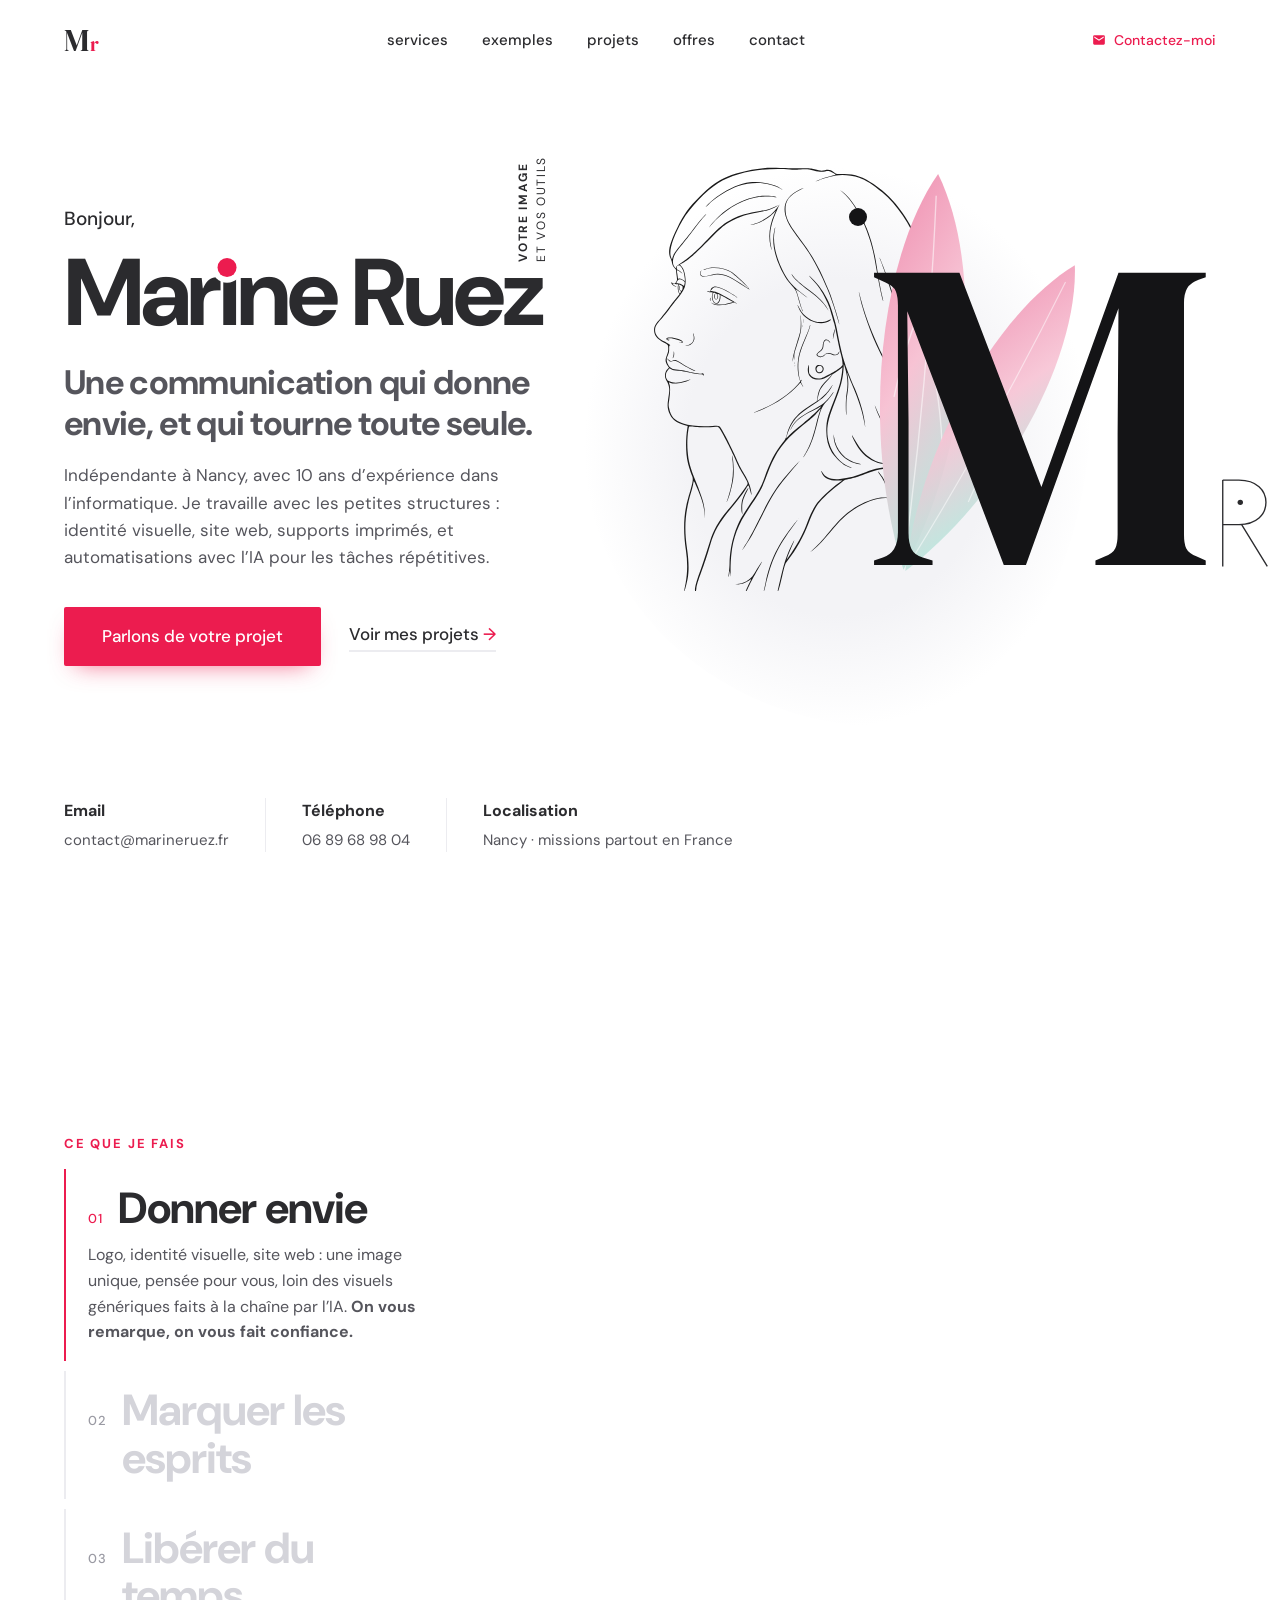
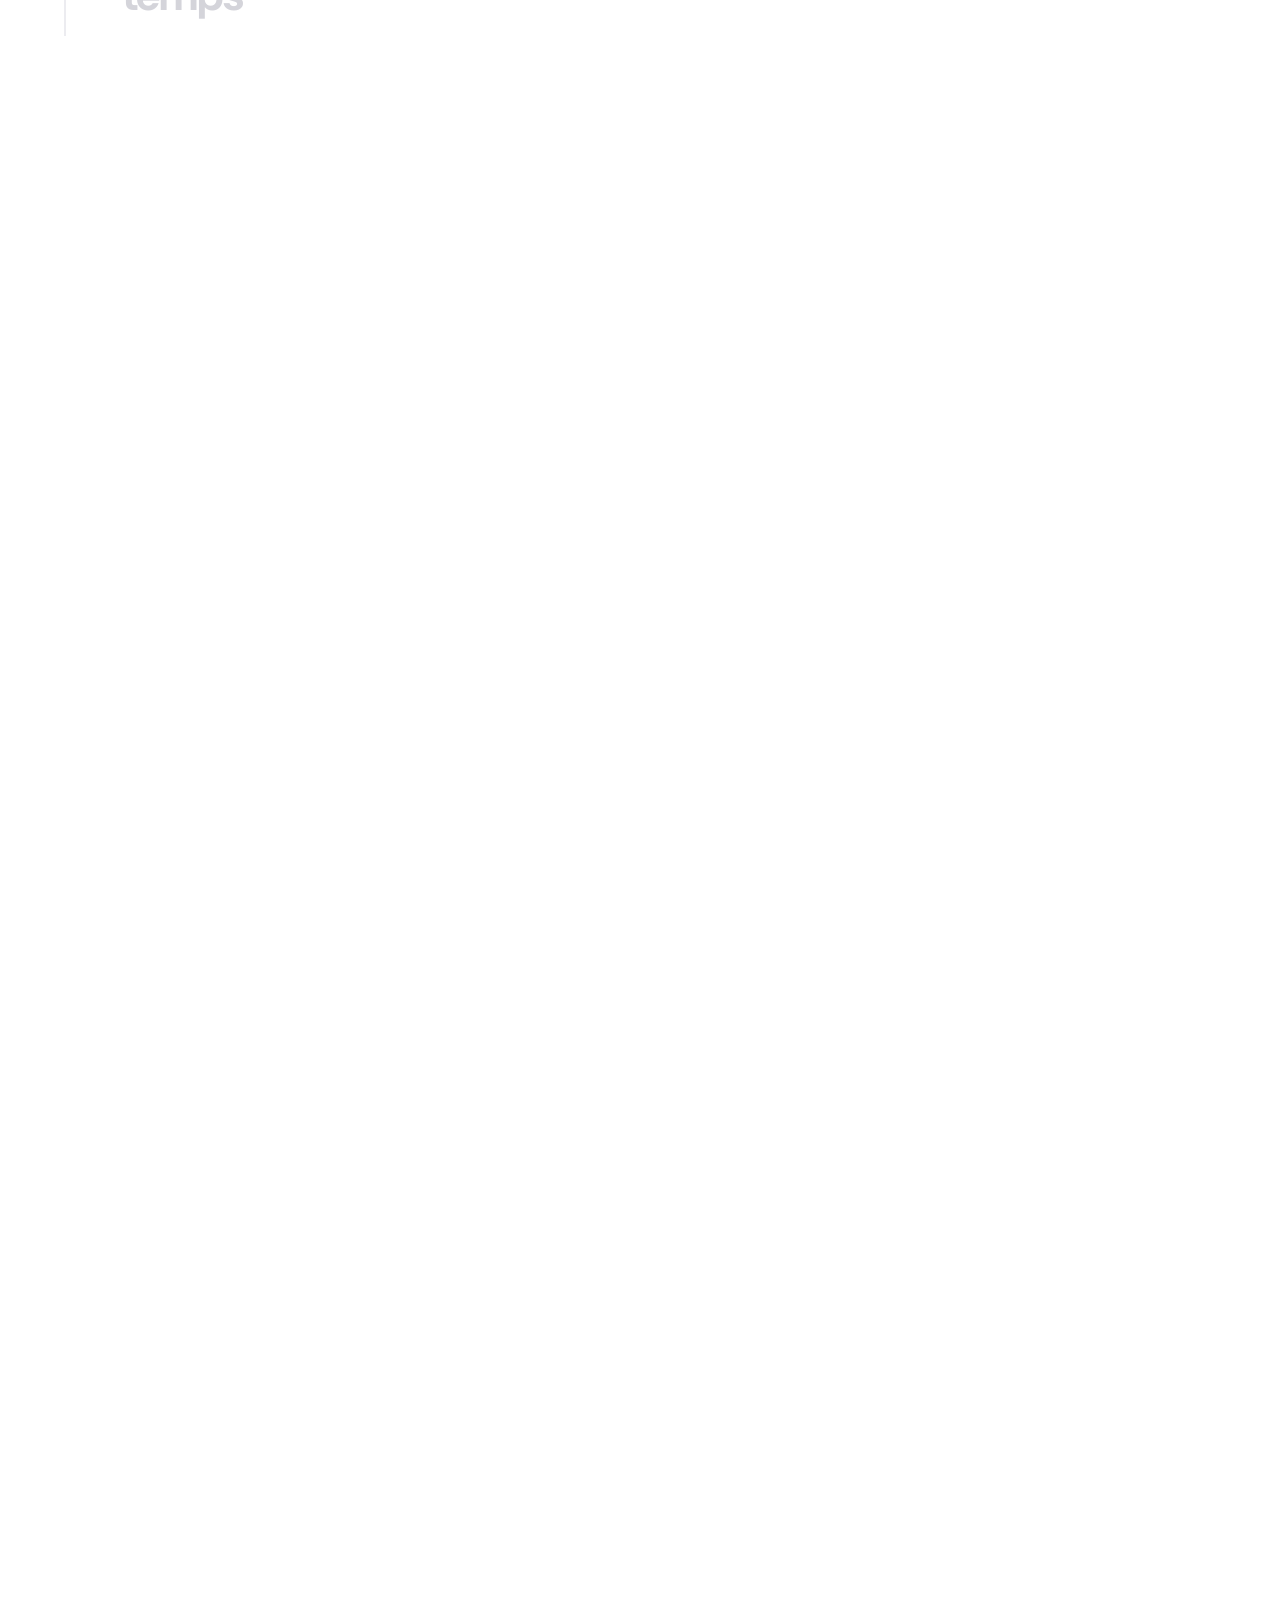
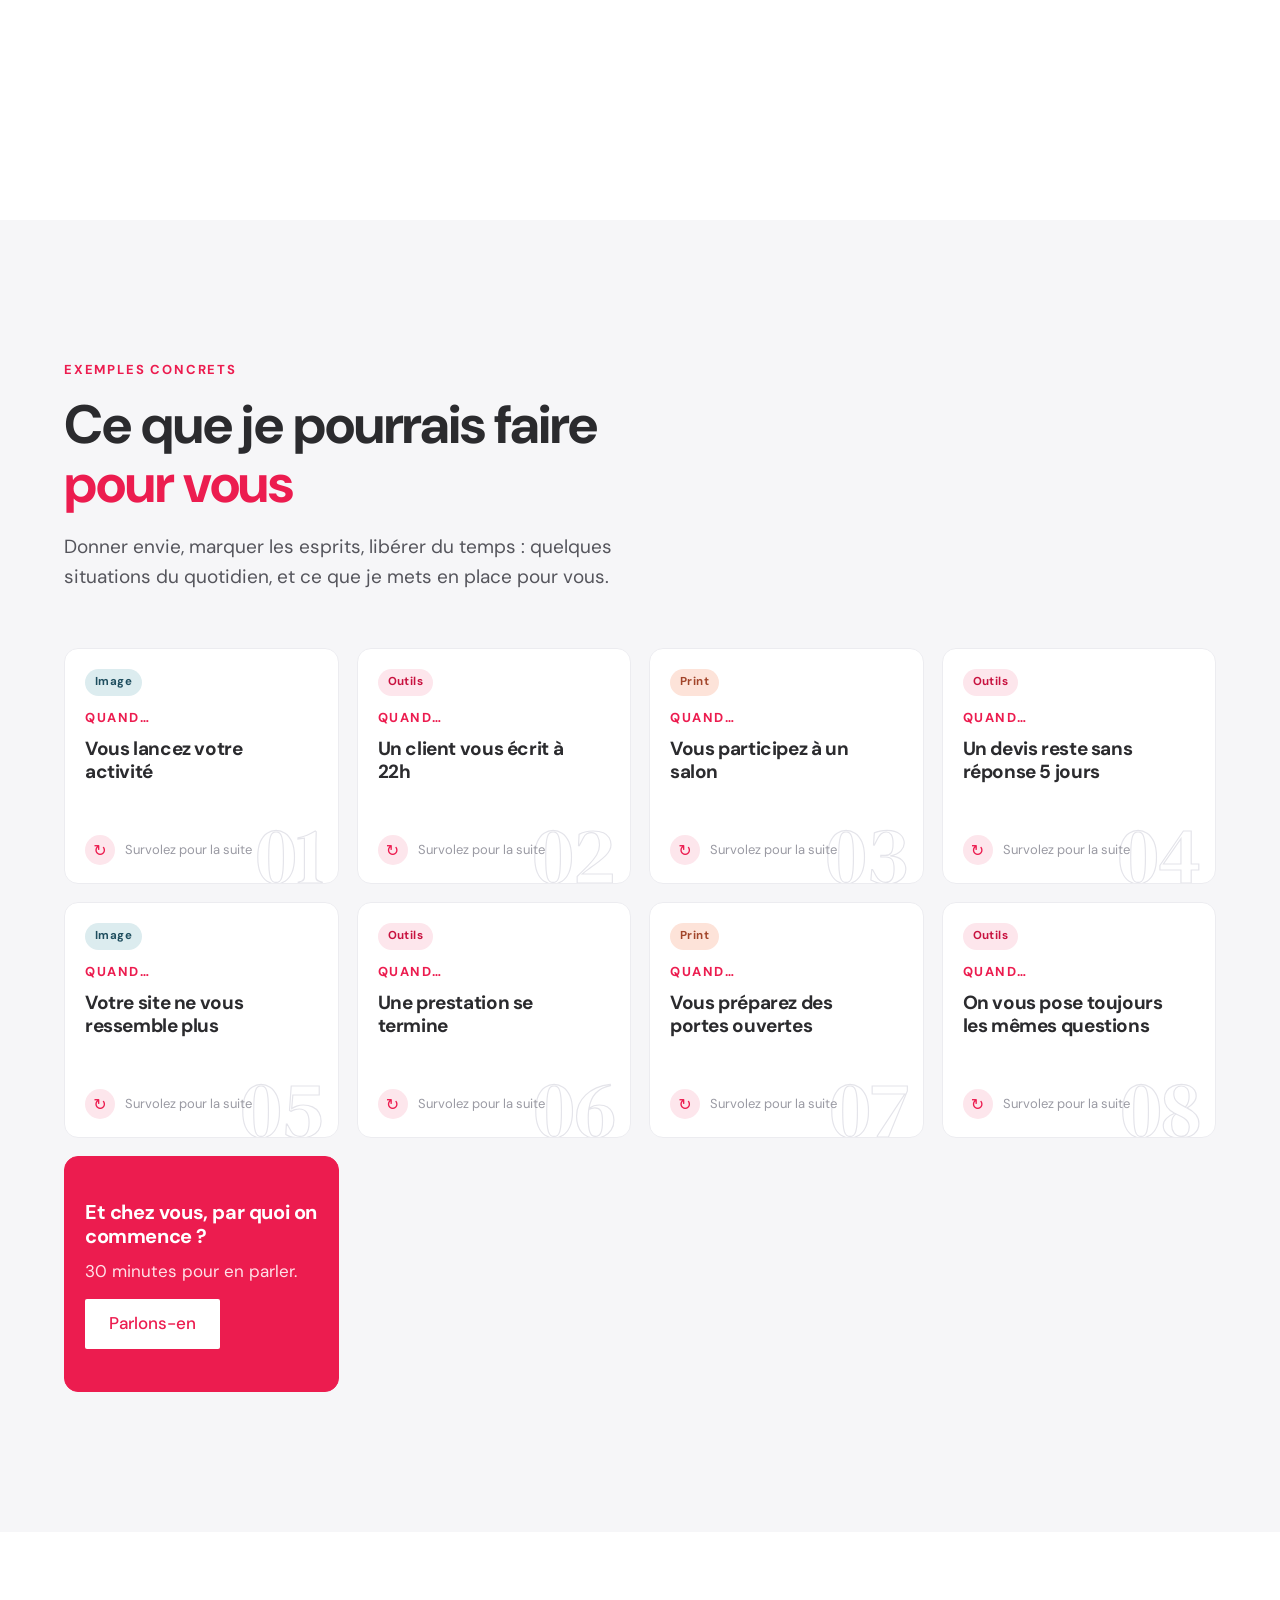
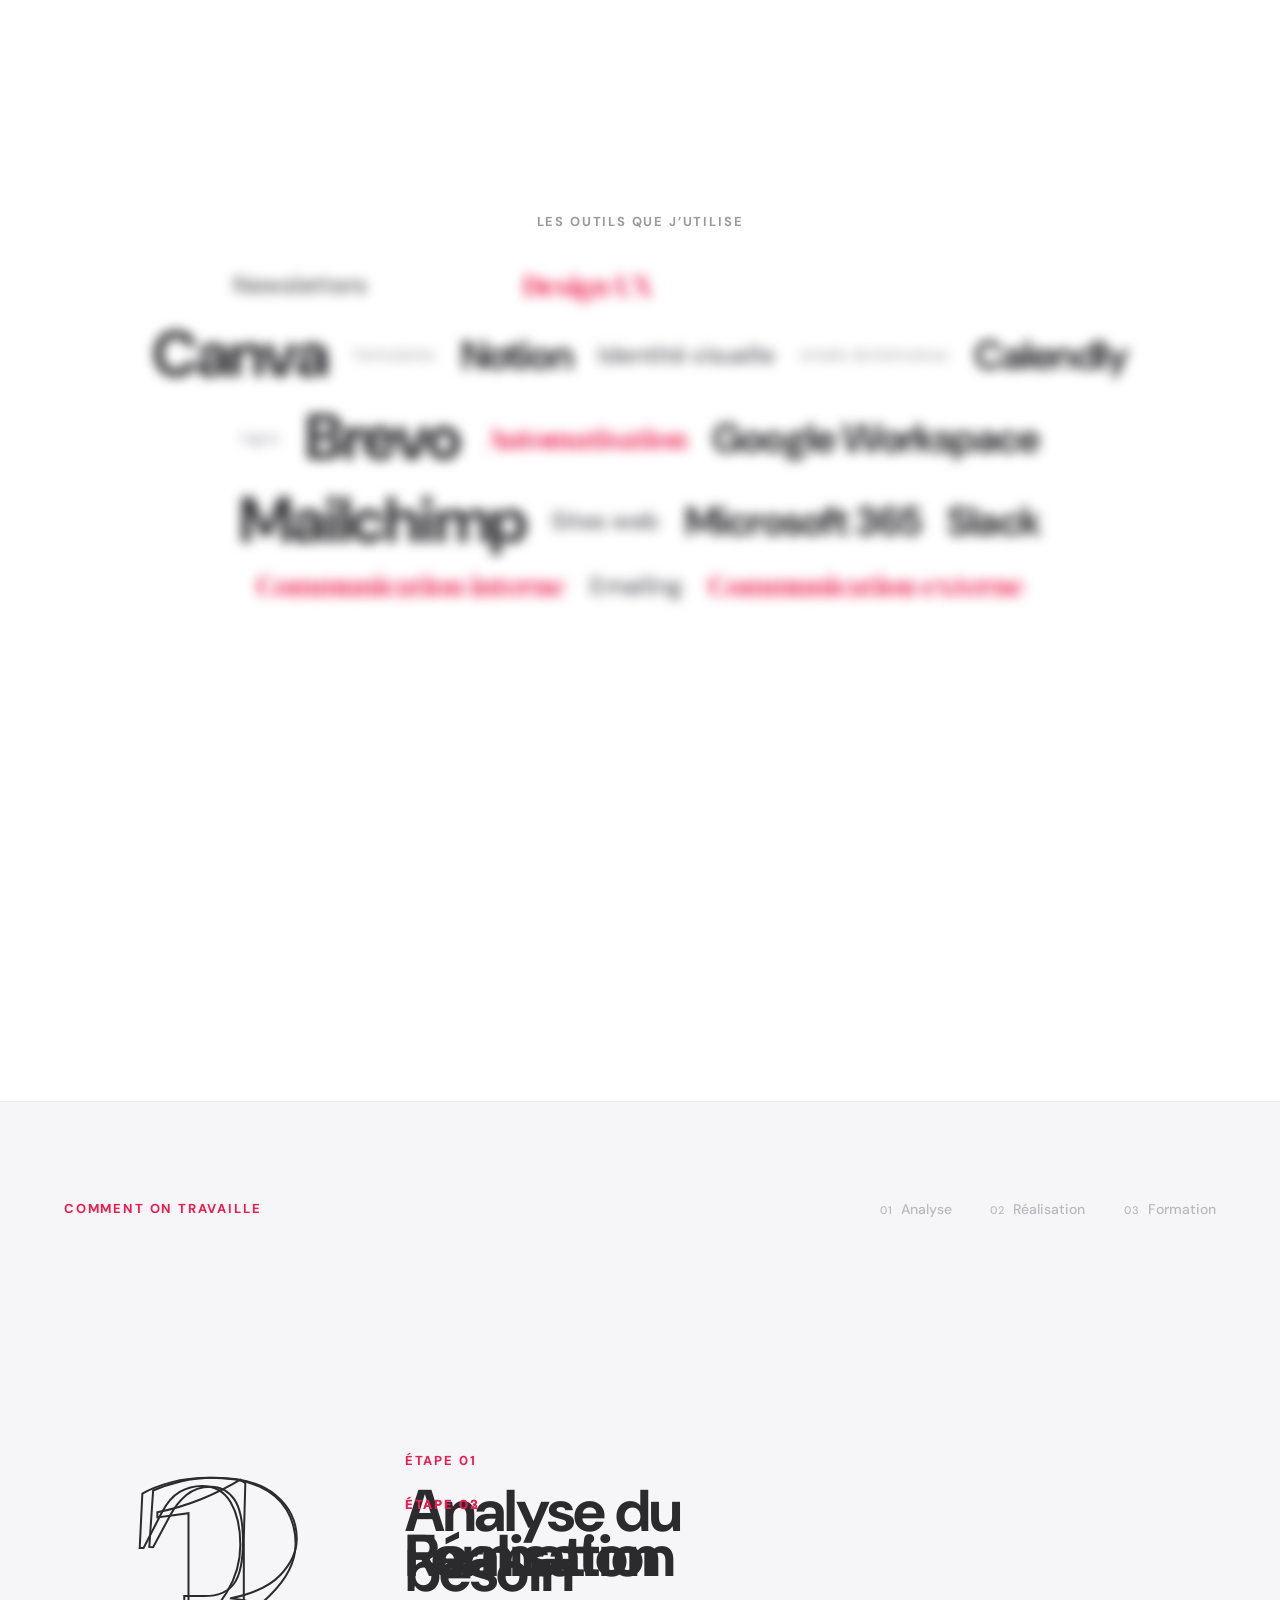
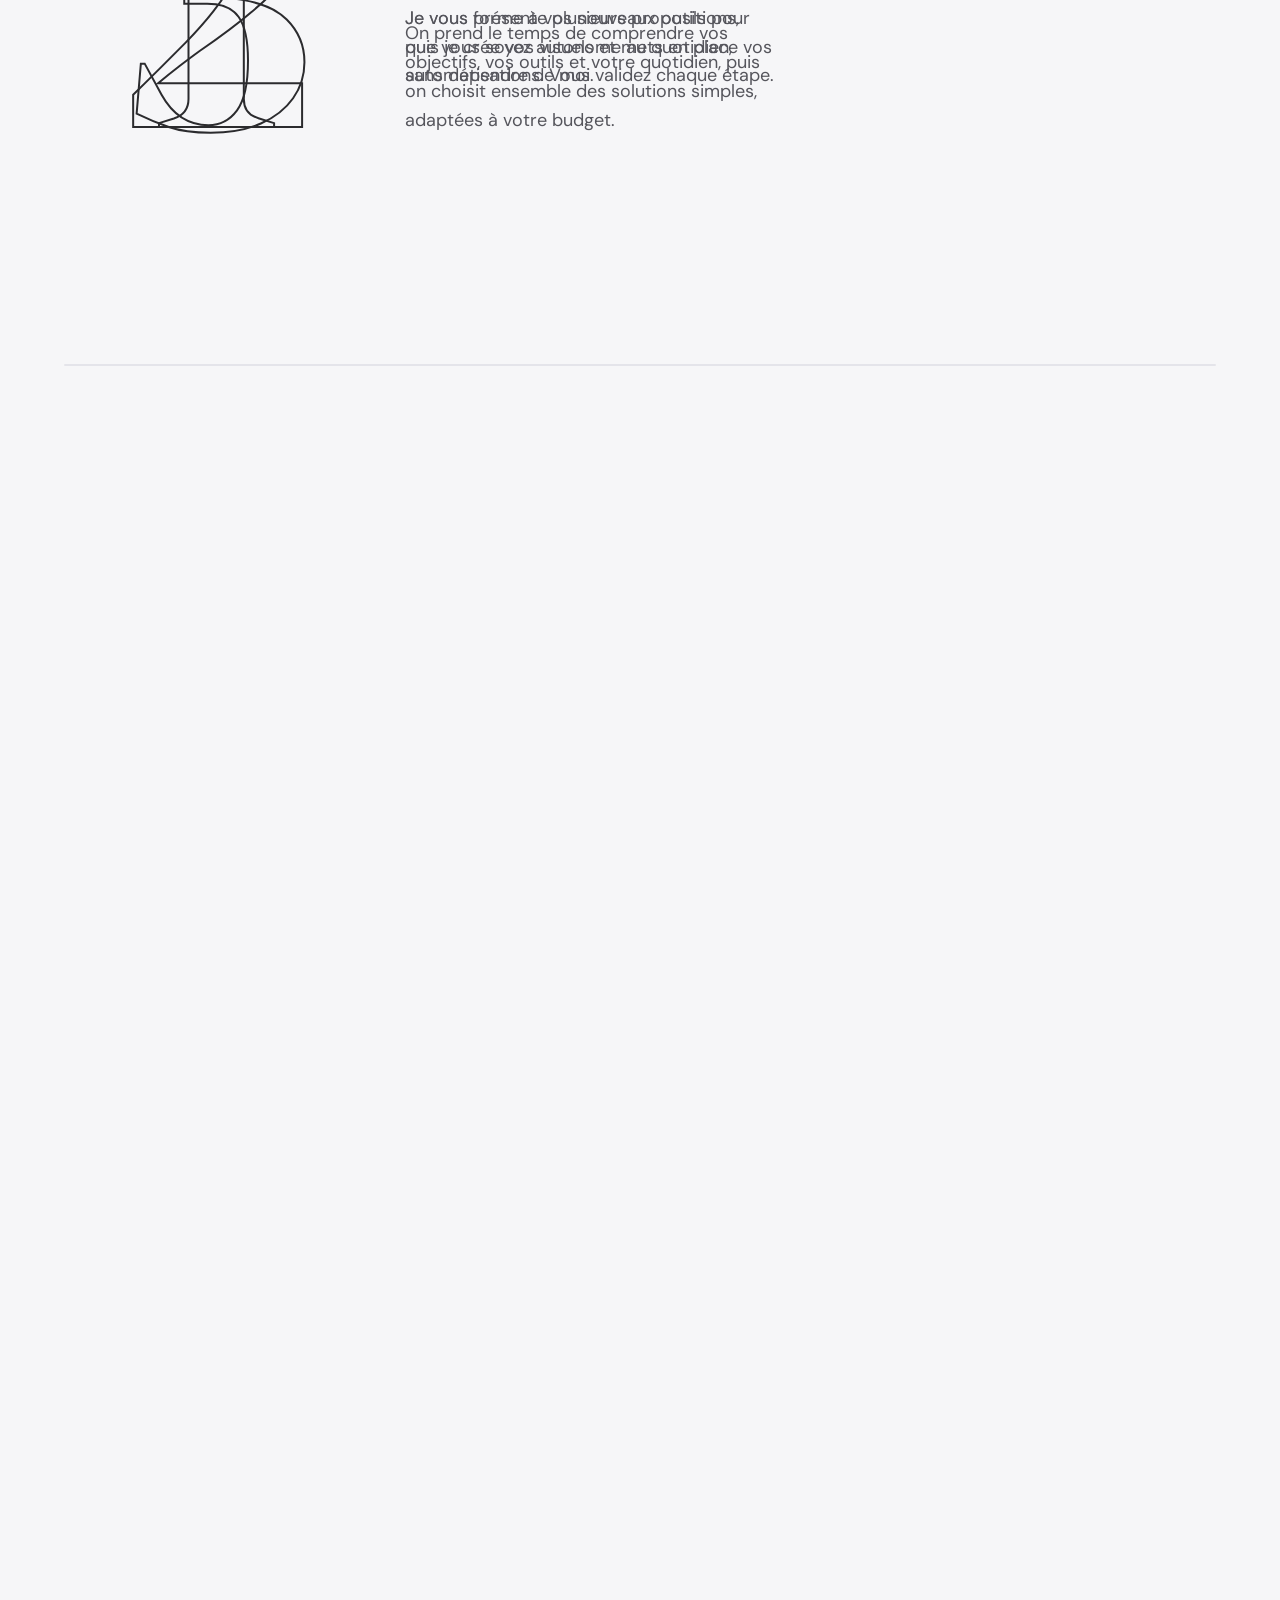
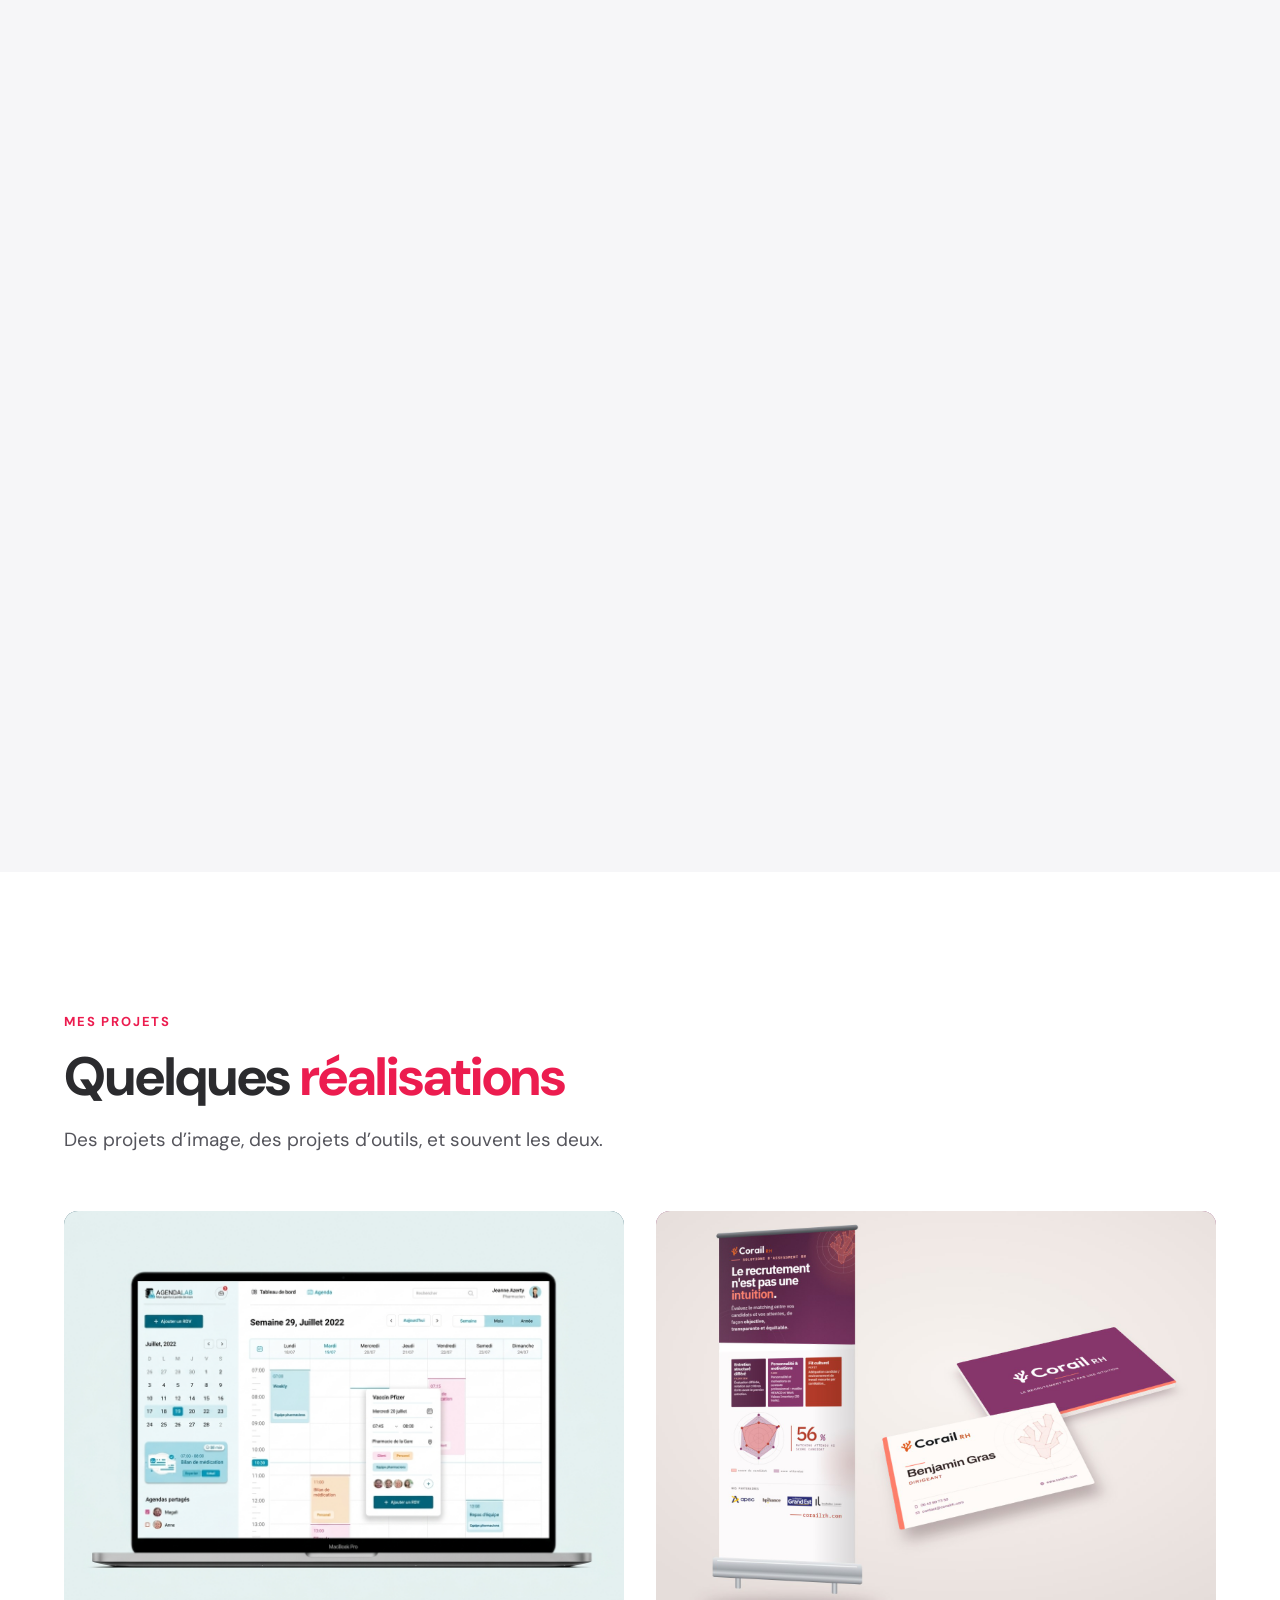
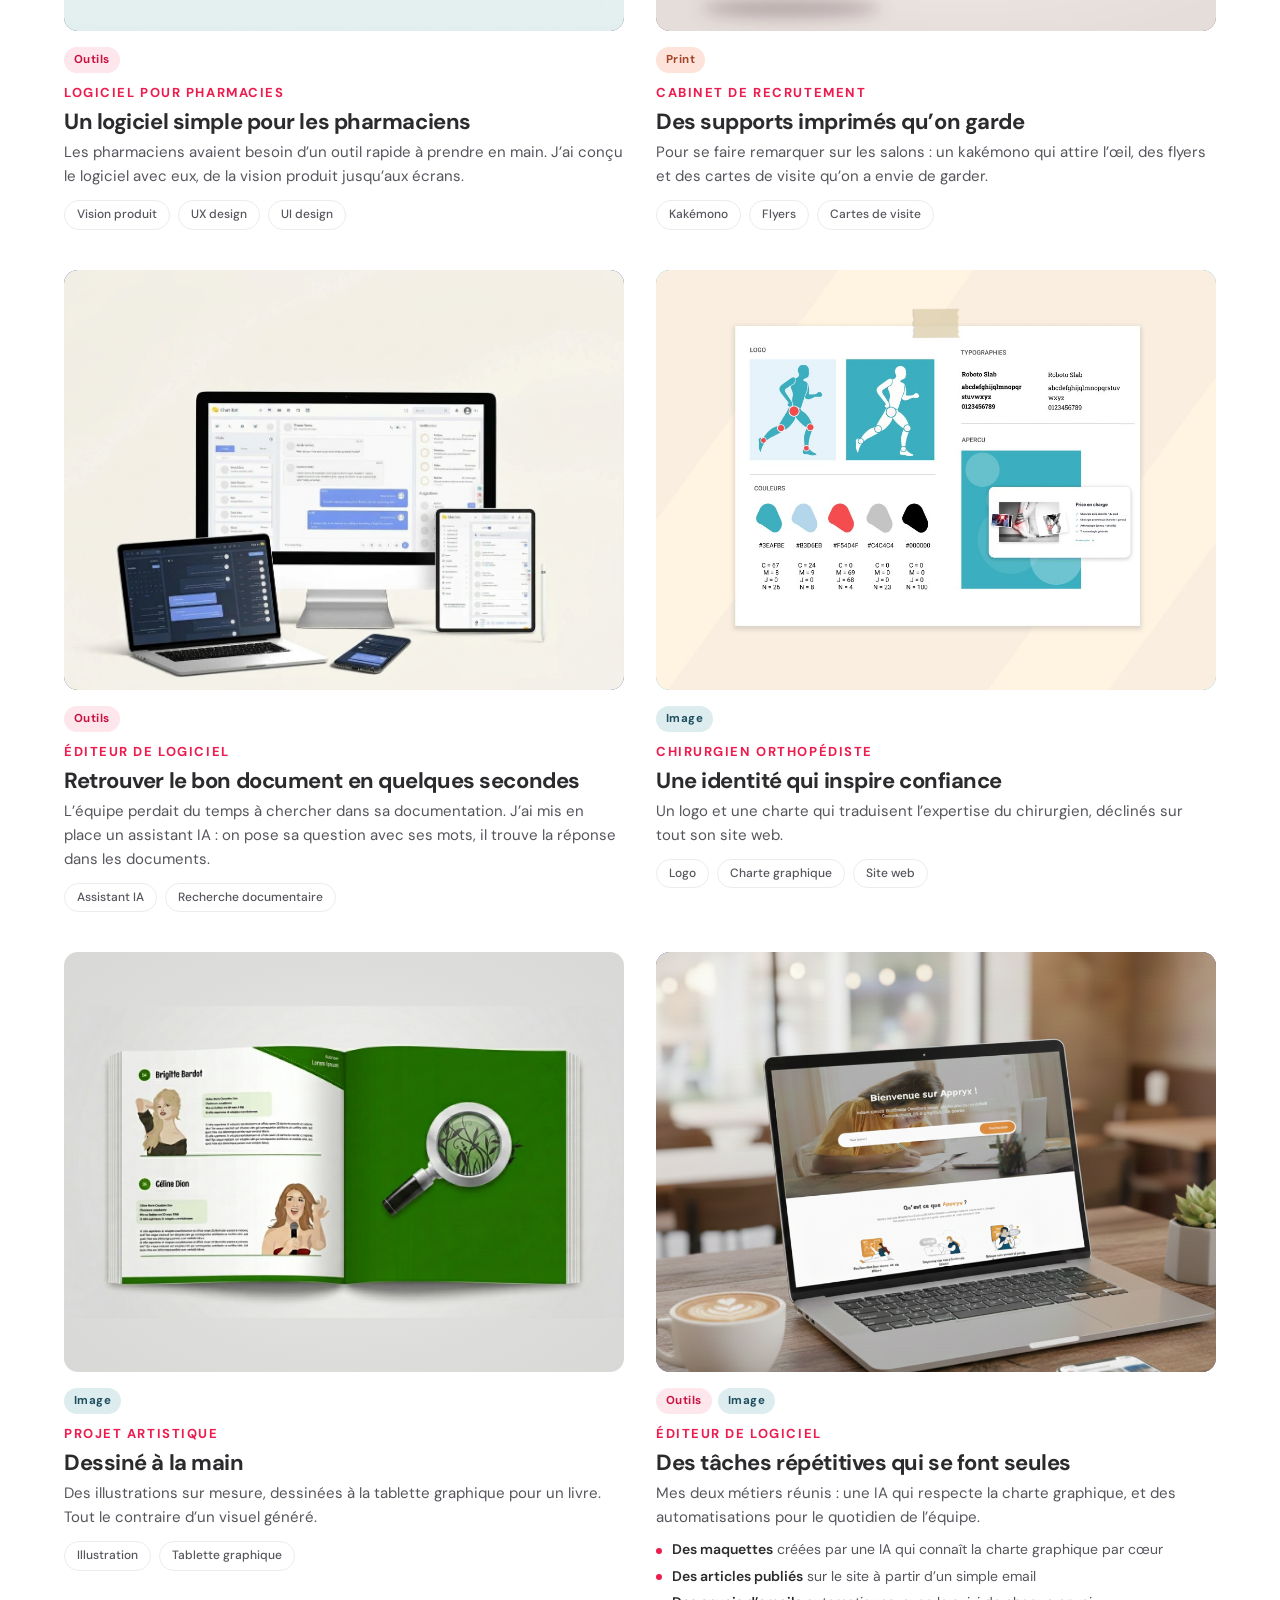
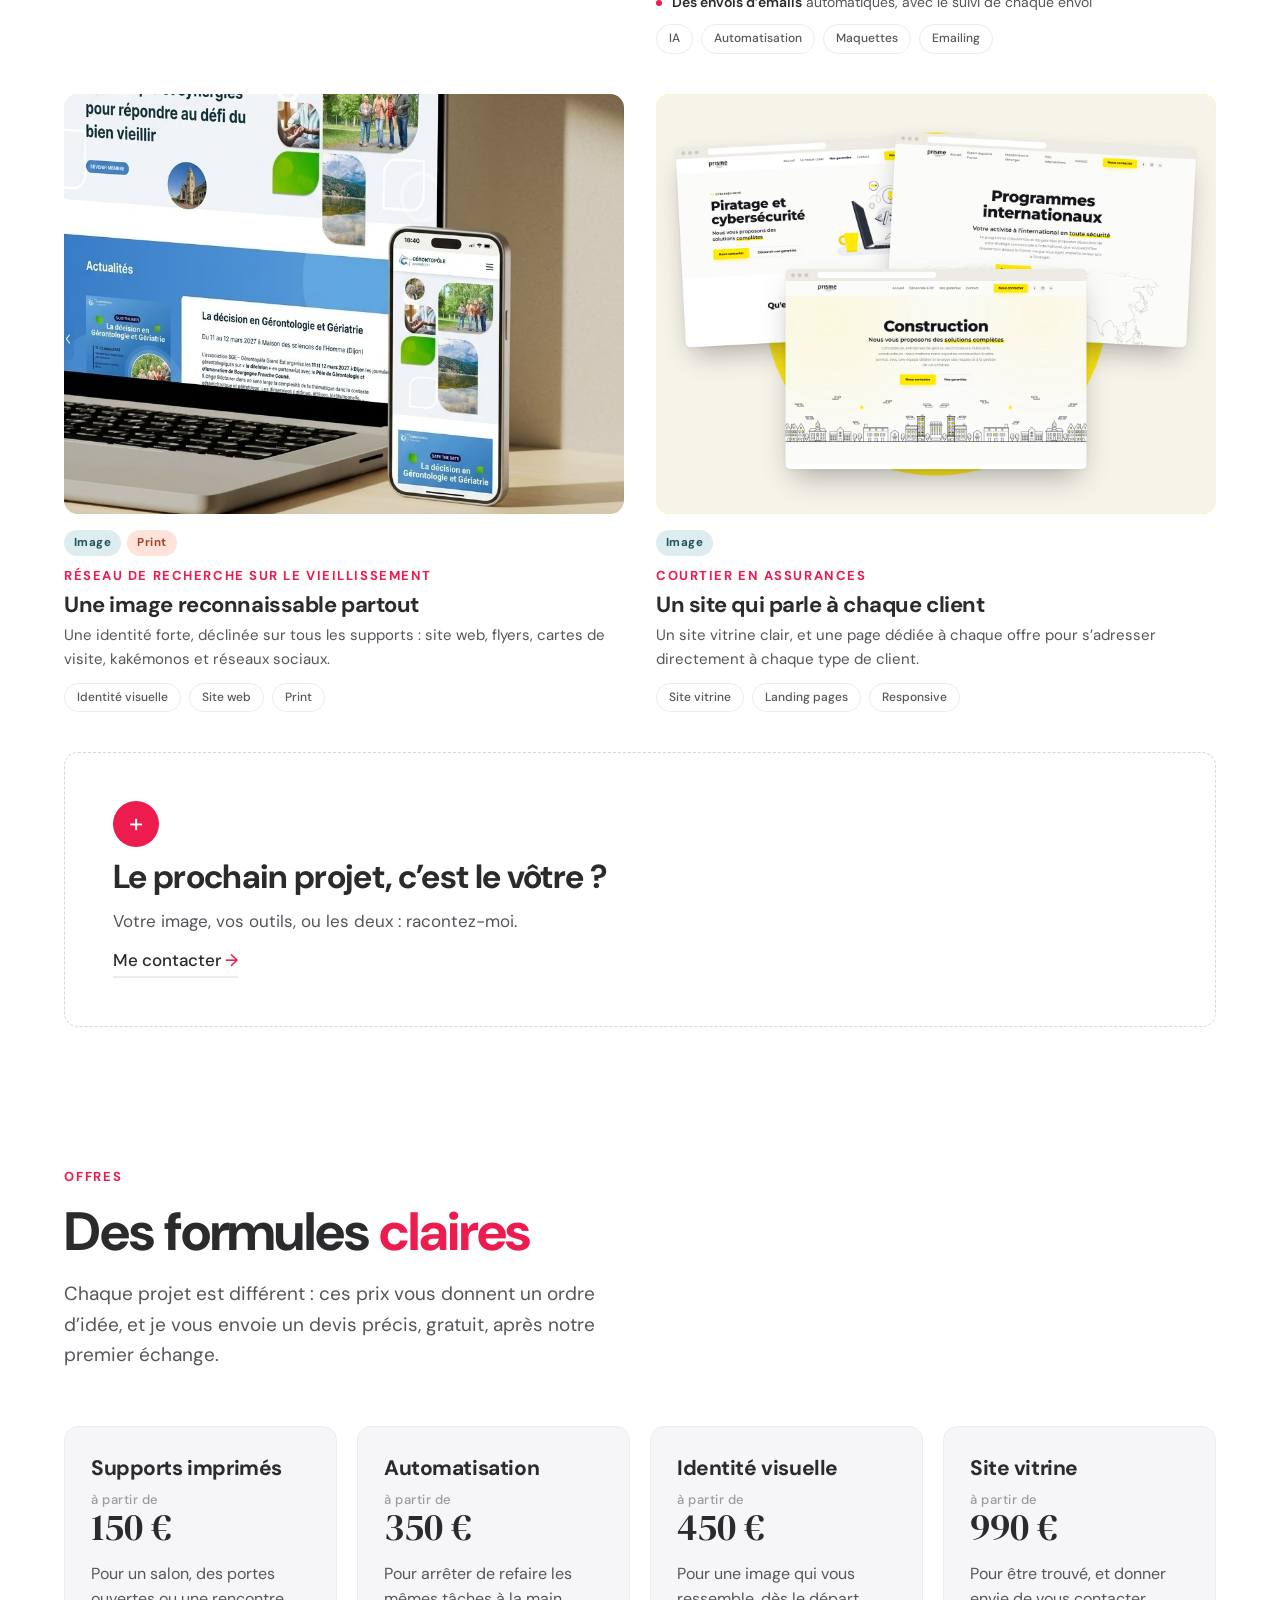
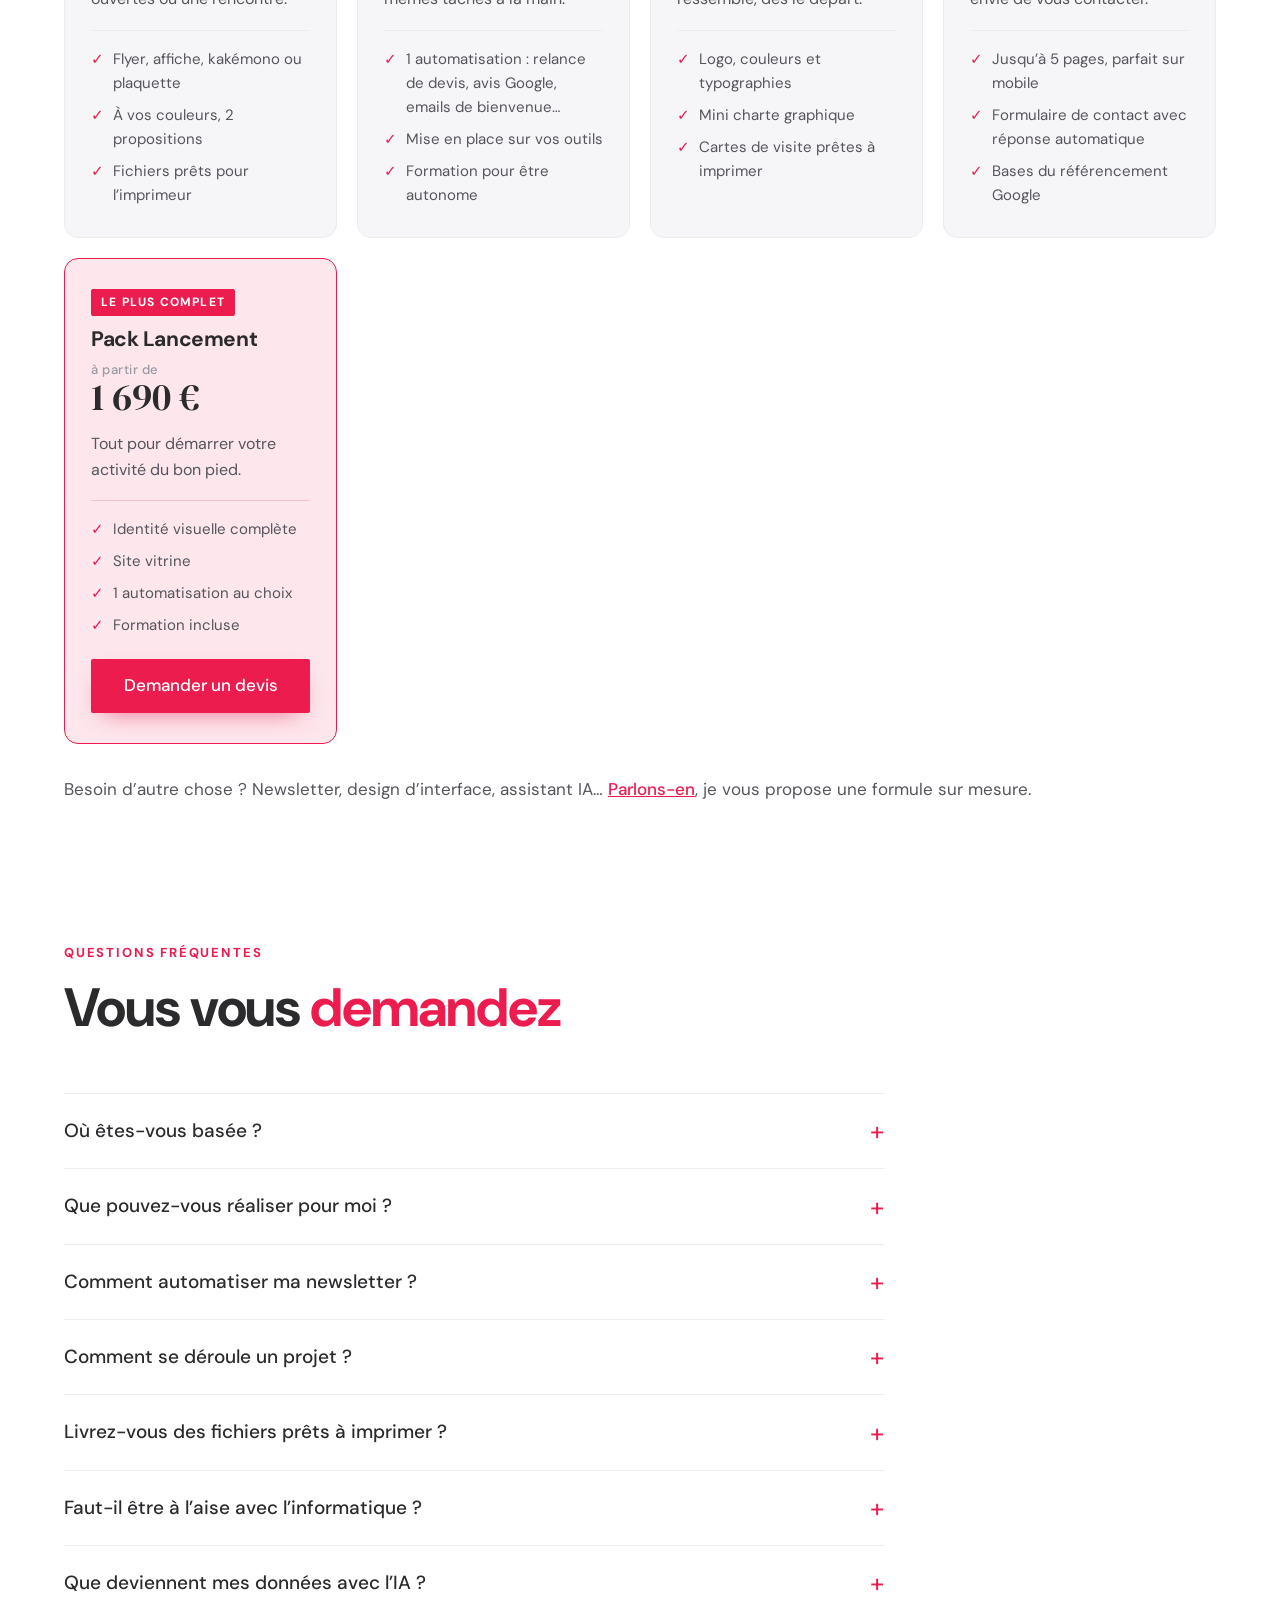
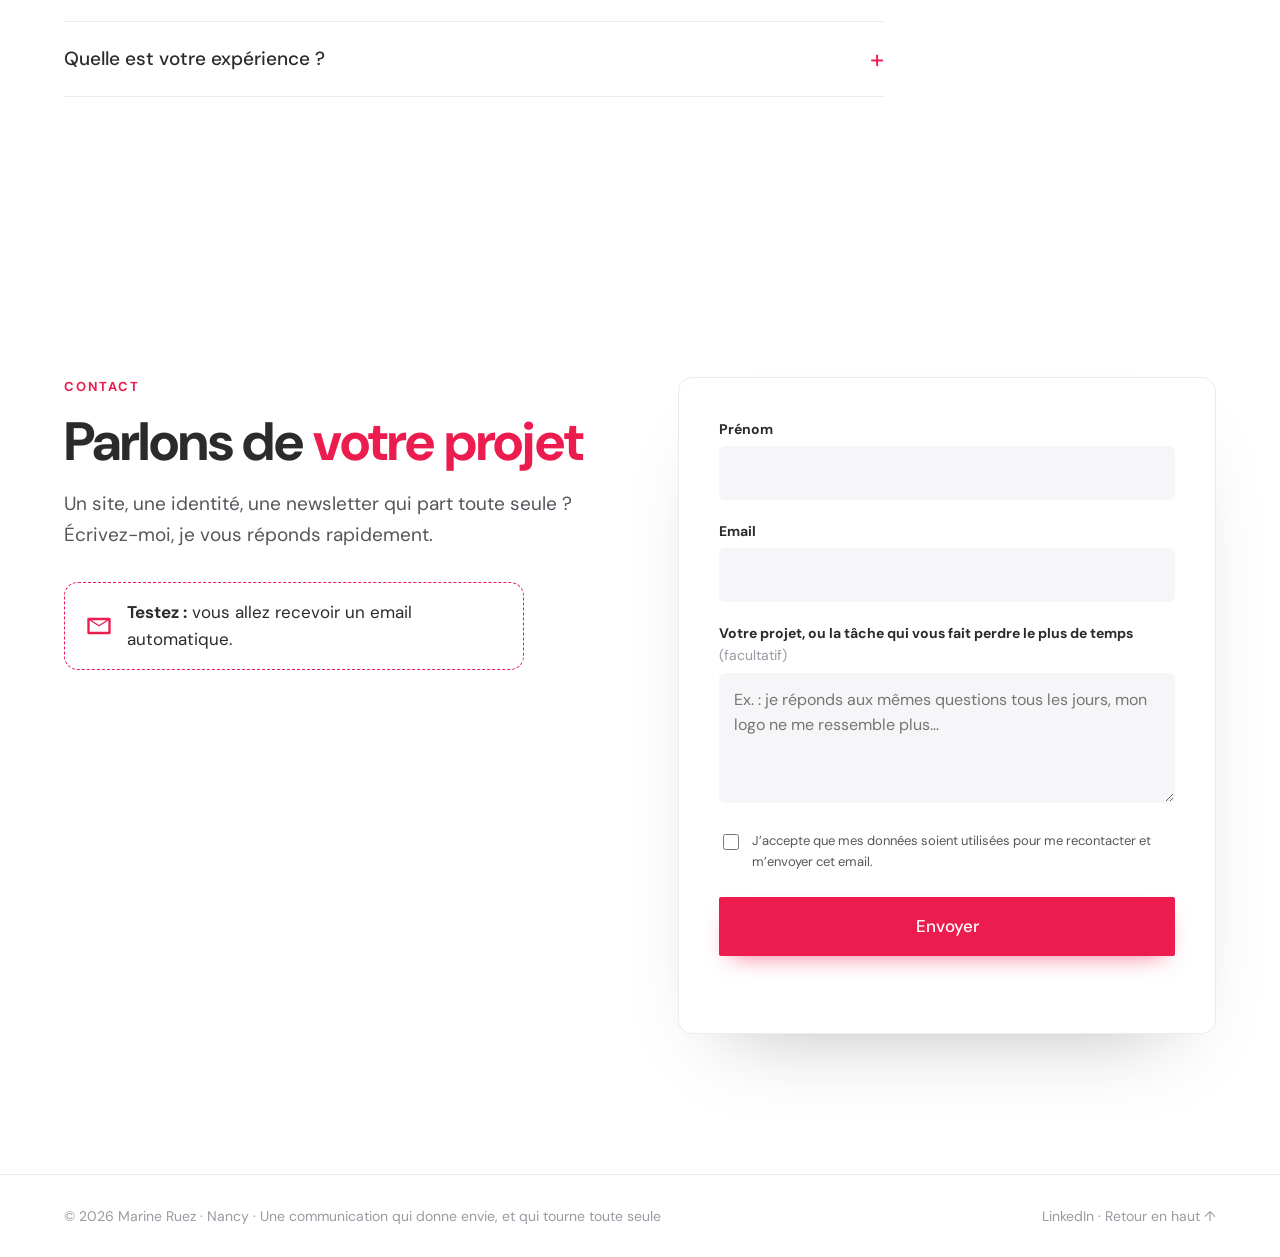
==== commit 3a1a01c0: "Nouvelle accroche et section Offres avec prix « à partir de » Co-Authored-By: Claude Opus 5.5 <norep" ====
--- a/index.html
+++ b/index.html
@@ -3,8 +3,8 @@
 <head>
   <meta charset="utf-8">
   <meta name="viewport" content="width=device-width, initial-scale=1">
-  <title>Marine Ruez · Informaticienne indépendante, web, image et IA</title>
-  <meta name="description" content="10 ans dans l’informatique, à votre service : sites web, identité visuelle, supports imprimés et automatisations IA pour les petites structures, à Nancy et partout en France.">
+  <title>Marine Ruez · Une communication qui donne envie, et qui tourne toute seule · Nancy</title>
+  <meta name="description" content="Une communication qui donne envie (site web, identité visuelle, supports imprimés) et qui tourne toute seule grâce aux automatisations IA. Pour les petites structures, à Nancy et partout en France.">
   <link rel="canonical" href="https://marineruez.fr/">
   <meta name="robots" content="index, follow, max-image-preview:large">
   <meta name="author" content="Marine Ruez">
@@ -15,7 +15,7 @@
   <meta property="og:locale" content="fr_FR">
   <meta property="og:site_name" content="Marine Ruez">
   <meta property="og:url" content="https://marineruez.fr/">
-  <meta property="og:title" content="Marine Ruez · Informaticienne indépendante, web, image et IA">
+  <meta property="og:title" content="Marine Ruez · Une communication qui donne envie, et qui tourne toute seule">
   <meta property="og:description" content="Une image unique qui donne envie, et des automatisations avec l’IA qui libèrent du temps, pour les petites structures.">
   <meta property="og:image" content="https://marineruez.fr/assets/og-image.png">
   <meta property="og:image:width" content="1200">
@@ -43,7 +43,7 @@
       {
         "@type": "ProfessionalService",
         "@id": "https://marineruez.fr/#service",
-        "name": "Marine Ruez · Informaticienne indépendante",
+        "name": "Marine Ruez · Une communication qui donne envie, et qui tourne toute seule",
         "url": "https://marineruez.fr/",
         "image": "https://marineruez.fr/assets/og-image.png",
         "description": "Informaticienne indépendante à Nancy pour les petites structures (artisans, commerçants, indépendants, associations) : identité visuelle, site web et supports imprimés uniques, et automatisations avec l’IA (demandes clients, relances de devis, avis Google, newsletters, assistant IA sur vos documents).",
@@ -91,6 +91,7 @@
       <a href="#services">services</a>
       <a href="#automatisations">exemples</a>
       <a href="#projets">projets</a>
+      <a href="#offres">offres</a>
       <a href="#contact">contact</a>
       <a href="#contact" class="nav-rdv">Contactez-moi</a>
     </nav>
@@ -108,7 +109,7 @@
       <div class="hero-text">
         <p class="hello">Bonjour,</p>
         <h1>Mar<span class="i-dot">i</span>ne Ruez</h1>
-        <p class="hero-lead">Je crée, je réalise, j’automatise.</p>
+        <p class="hero-lead">Une communication qui donne envie, et qui tourne toute seule.</p>
         <p class="hero-sub">Indépendante à Nancy, avec 10 ans d’expérience dans l’informatique. Je travaille avec les petites structures&nbsp;: identité visuelle, site web, supports imprimés, et automatisations avec l’IA pour les tâches répétitives.</p>
         <div class="hero-ctas">
           <a href="#contact" class="btn">Parlons de votre projet</a>
@@ -599,6 +600,71 @@
       </div>
     </section>
 
+    <!-- ============ Offres : formules et prix « à partir de » ============ -->
+    <section class="section offers" id="offres">
+      <div class="section-head">
+        <p class="eyebrow">Offres</p>
+        <h2 class="title">Des formules <span class="accent">claires</span></h2>
+        <p class="lead">Chaque projet est différent&nbsp;: ces prix vous donnent un ordre d’idée, et je vous envoie un devis précis, gratuit, après notre premier échange.</p>
+      </div>
+      <div class="offer-grid">
+        <article class="offer reveal">
+          <h3>Supports imprimés</h3>
+          <p class="offer-price"><span>à partir de</span> 150&nbsp;€</p>
+          <p class="offer-desc">Pour un salon, des portes ouvertes ou une rencontre.</p>
+          <ul>
+            <li>Flyer, affiche, kakémono ou plaquette</li>
+            <li>À vos couleurs, 2 propositions</li>
+            <li>Fichiers prêts pour l’imprimeur</li>
+          </ul>
+        </article>
+        <article class="offer reveal">
+          <h3>Automatisation</h3>
+          <p class="offer-price"><span>à partir de</span> 350&nbsp;€</p>
+          <p class="offer-desc">Pour arrêter de refaire les mêmes tâches à la main.</p>
+          <ul>
+            <li>1 automatisation&nbsp;: relance de devis, avis Google, emails de bienvenue…</li>
+            <li>Mise en place sur vos outils</li>
+            <li>Formation pour être autonome</li>
+          </ul>
+        </article>
+        <article class="offer reveal">
+          <h3>Identité visuelle</h3>
+          <p class="offer-price"><span>à partir de</span> 450&nbsp;€</p>
+          <p class="offer-desc">Pour une image qui vous ressemble, dès le départ.</p>
+          <ul>
+            <li>Logo, couleurs et typographies</li>
+            <li>Mini charte graphique</li>
+            <li>Cartes de visite prêtes à imprimer</li>
+          </ul>
+        </article>
+        <article class="offer reveal">
+          <h3>Site vitrine</h3>
+          <p class="offer-price"><span>à partir de</span> 990&nbsp;€</p>
+          <p class="offer-desc">Pour être trouvé, et donner envie de vous contacter.</p>
+          <ul>
+            <li>Jusqu’à 5 pages, parfait sur mobile</li>
+            <li>Formulaire de contact avec réponse automatique</li>
+            <li>Bases du référencement Google</li>
+          </ul>
+        </article>
+        <article class="offer offer--featured reveal">
+          <p class="offer-tag">Le plus complet</p>
+          <h3>Pack Lancement</h3>
+          <p class="offer-price"><span>à partir de</span> 1&nbsp;690&nbsp;€</p>
+          <p class="offer-desc">Tout pour démarrer votre activité du bon pied.</p>
+          <ul>
+            <li>Identité visuelle complète</li>
+            <li>Site vitrine</li>
+            <li>1 automatisation au choix</li>
+            <li>Formation incluse</li>
+          </ul>
+          <a href="#contact" class="btn">Demander un devis</a>
+        </article>
+      </div>
+      <p class="offer-note">Besoin d’autre chose&nbsp;? Newsletter, design d’interface, assistant IA… <a href="#contact">Parlons-en</a>, je vous propose une formule sur mesure.</p>
+    </section>
+
     <!-- ============ Questions fréquentes (utile aussi pour Google et les IA) ============ -->
     <section class="section faq" id="faq">
       <div class="section-head">
@@ -608,7 +674,7 @@
       <div class="faq-list">
         <details>
           <summary>Où êtes-vous basée&nbsp;?</summary>
-          <p>Je suis informaticienne indépendante à Nancy. Je travaille avec des clients à Nancy et dans le Grand Est, et partout en France à distance.</p>
+          <p>Je suis basée à Nancy. Je travaille avec des clients à Nancy et dans le Grand Est, et partout en France à distance.</p>
         </details>
         <details>
           <summary>Que pouvez-vous réaliser pour moi&nbsp;?</summary>
@@ -686,7 +752,7 @@
   </div>
 
   <footer class="footer">
-    <p>© <span id="year"></span> Marine Ruez · Informaticienne indépendante à Nancy · Je crée, je réalise, j’automatise.</p>
+    <p>© <span id="year"></span> Marine Ruez · Nancy · Une communication qui donne envie, et qui tourne toute seule</p>
     <p class="footer-links"><a href="https://www.linkedin.com/in/marine-ruez-2370468b/" target="_blank" rel="noopener me">LinkedIn</a> · <a href="#accueil">Retour en haut ↑</a></p>
   </footer>
 
--- a/styles.css
+++ b/styles.css
@@ -637,6 +637,28 @@
 .auto-static { grid-column: 1 / -1; display: grid; gap: 12px; }
 .auto-static li { color: var(--ink-soft); }
 .auto-static strong { color: var(--ink); }
+
+/* ---------- Offres ---------- */
+.offers { padding-top: 0; }
+.offer-grid { display: grid; grid-template-columns: repeat(auto-fit, minmax(240px, 1fr)); gap: 20px; align-items: stretch; }
+.offer {
+  display: flex; flex-direction: column; gap: 12px;
+  padding: 30px 26px; background: var(--bg-soft); border: 1px solid var(--line); border-radius: var(--radius);
+}
+.offer h3 { font-size: 21px; font-weight: 700; }
+.offer-price { font-family: var(--serif); font-size: 38px; line-height: 1.1; color: var(--ink); }
+.offer-price span { display: block; font-family: var(--font); font-size: 13px; font-weight: 500; letter-spacing: .04em; color: var(--muted); }
+.offer-desc { color: var(--ink-soft); font-size: 16px; }
+.offer ul { display: grid; gap: 8px; margin-top: 6px; padding-top: 16px; border-top: 1px solid var(--line); font-size: 15px; color: var(--ink-soft); }
+.offer li { position: relative; padding-left: 22px; }
+.offer li::before { content: "✓"; position: absolute; left: 0; color: var(--accent); font-weight: 700; }
+.offer--featured { background: var(--accent-soft); border-color: var(--accent); }
+.offer--featured ul { border-top-color: var(--rose); }
+.offer--featured .btn { margin-top: auto; padding: 13px 24px; }
+.offer--featured ul { margin-bottom: 10px; }
+.offer-tag { align-self: flex-start; font-size: 12px; font-weight: 700; letter-spacing: .1em; text-transform: uppercase; color: #fff; background: var(--accent); padding: 4px 10px; border-radius: 2px; }
+.offer-note { margin-top: 32px; color: var(--ink-soft); }
+.offer-note a { color: var(--accent); font-weight: 500; }
 
 /* ---------- Questions fréquentes ---------- */
 .faq { padding-top: 0; }
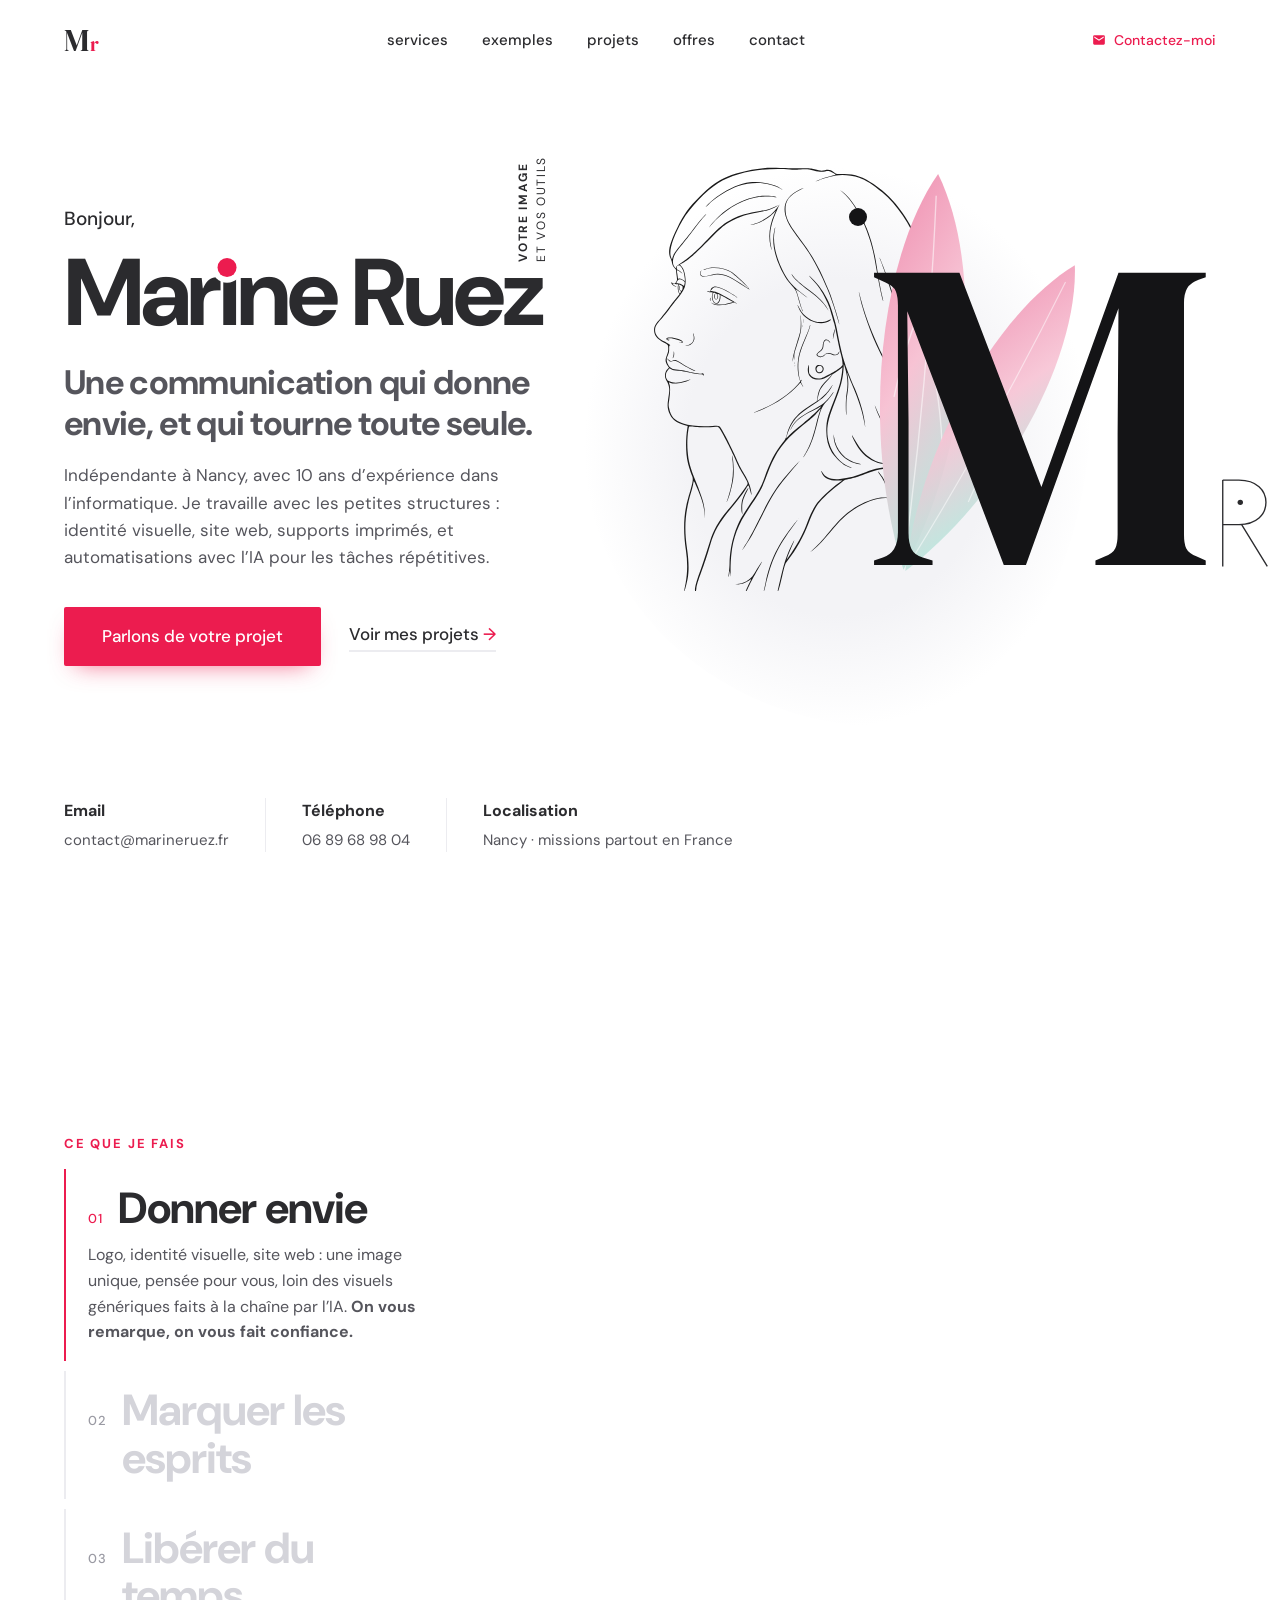
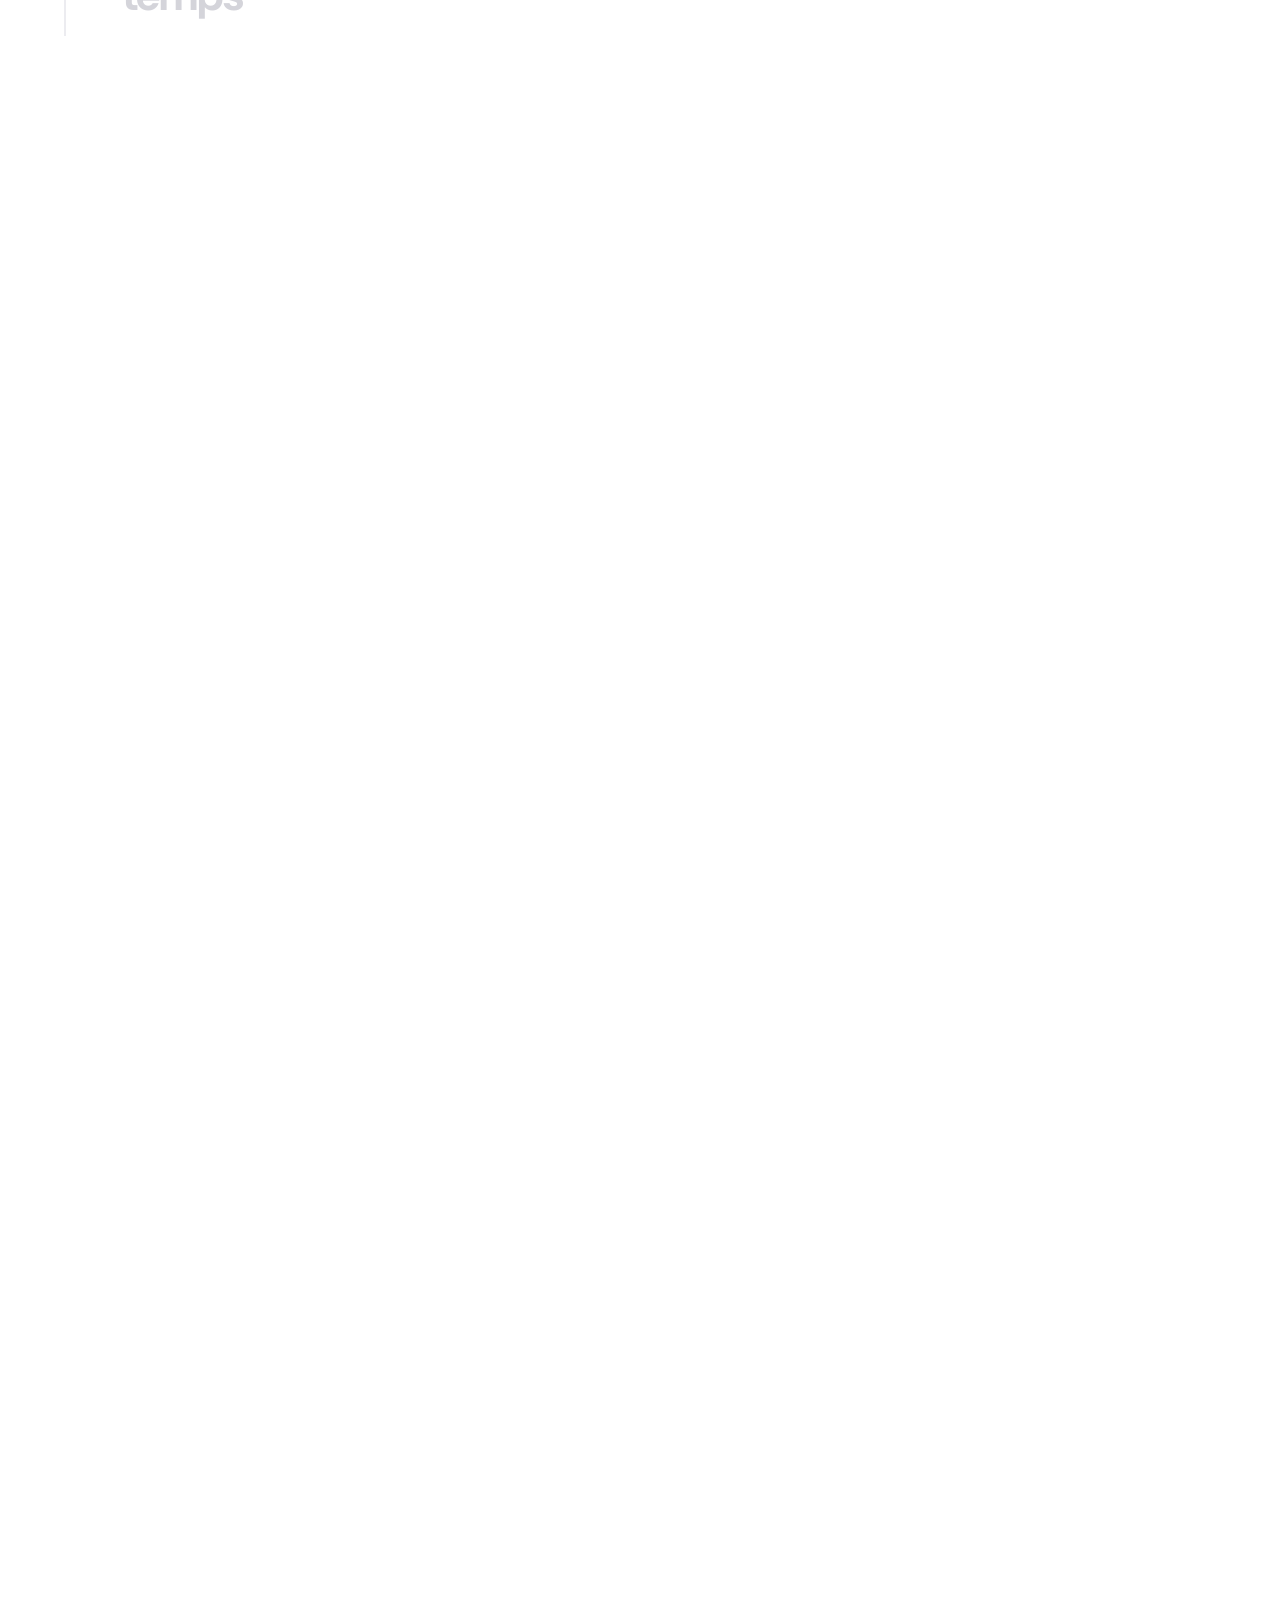
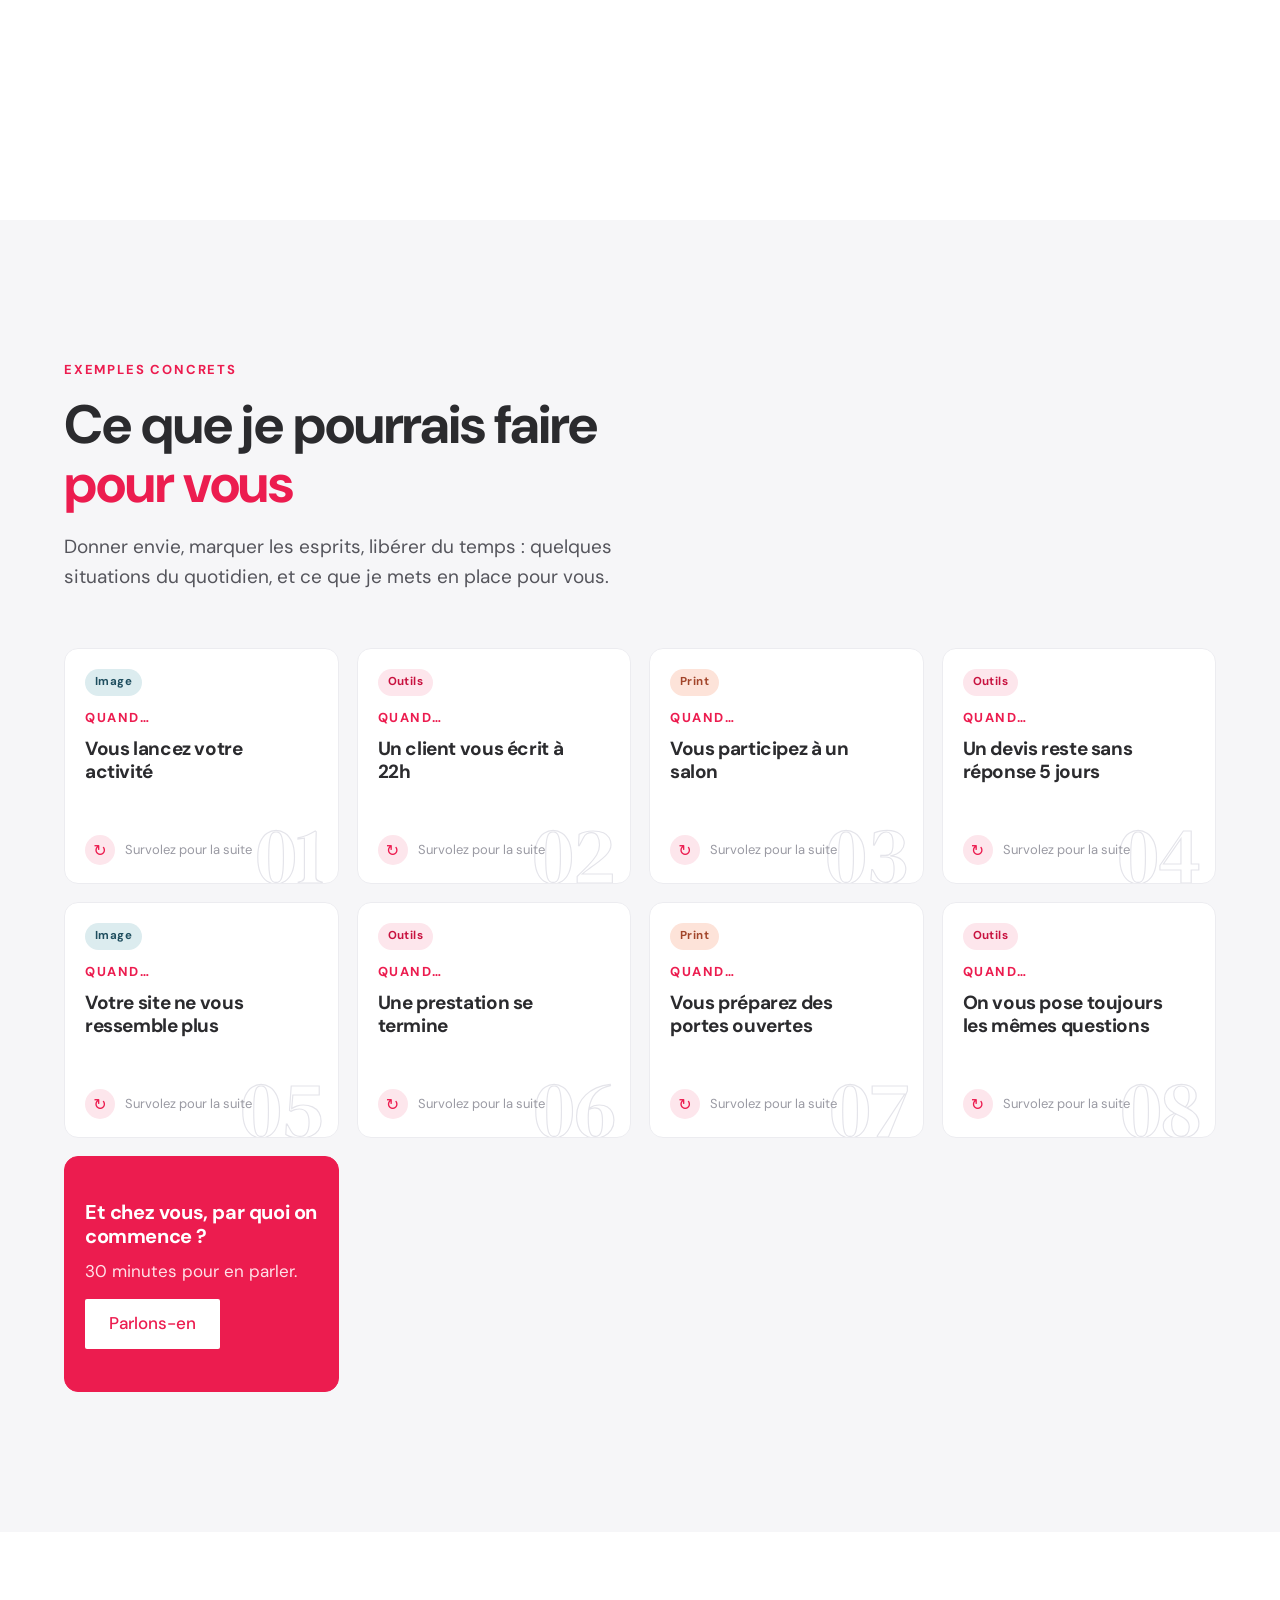
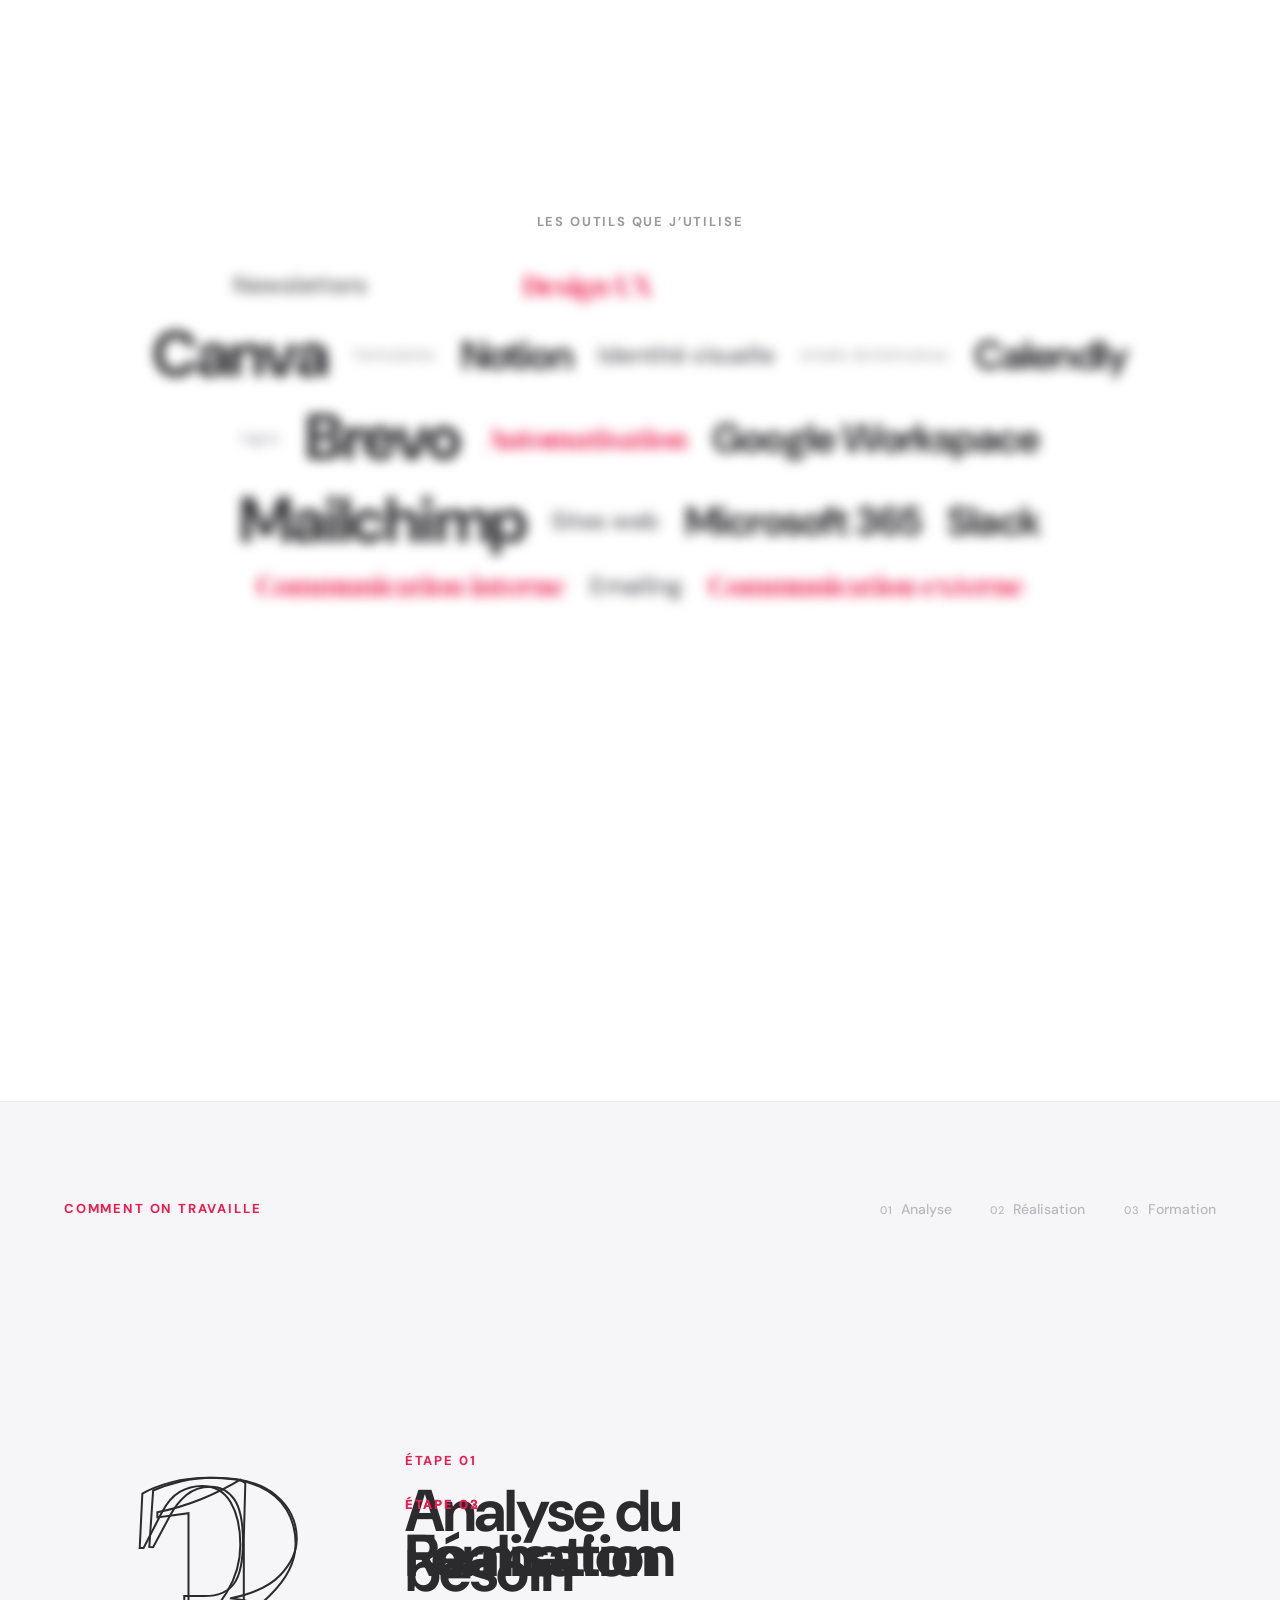
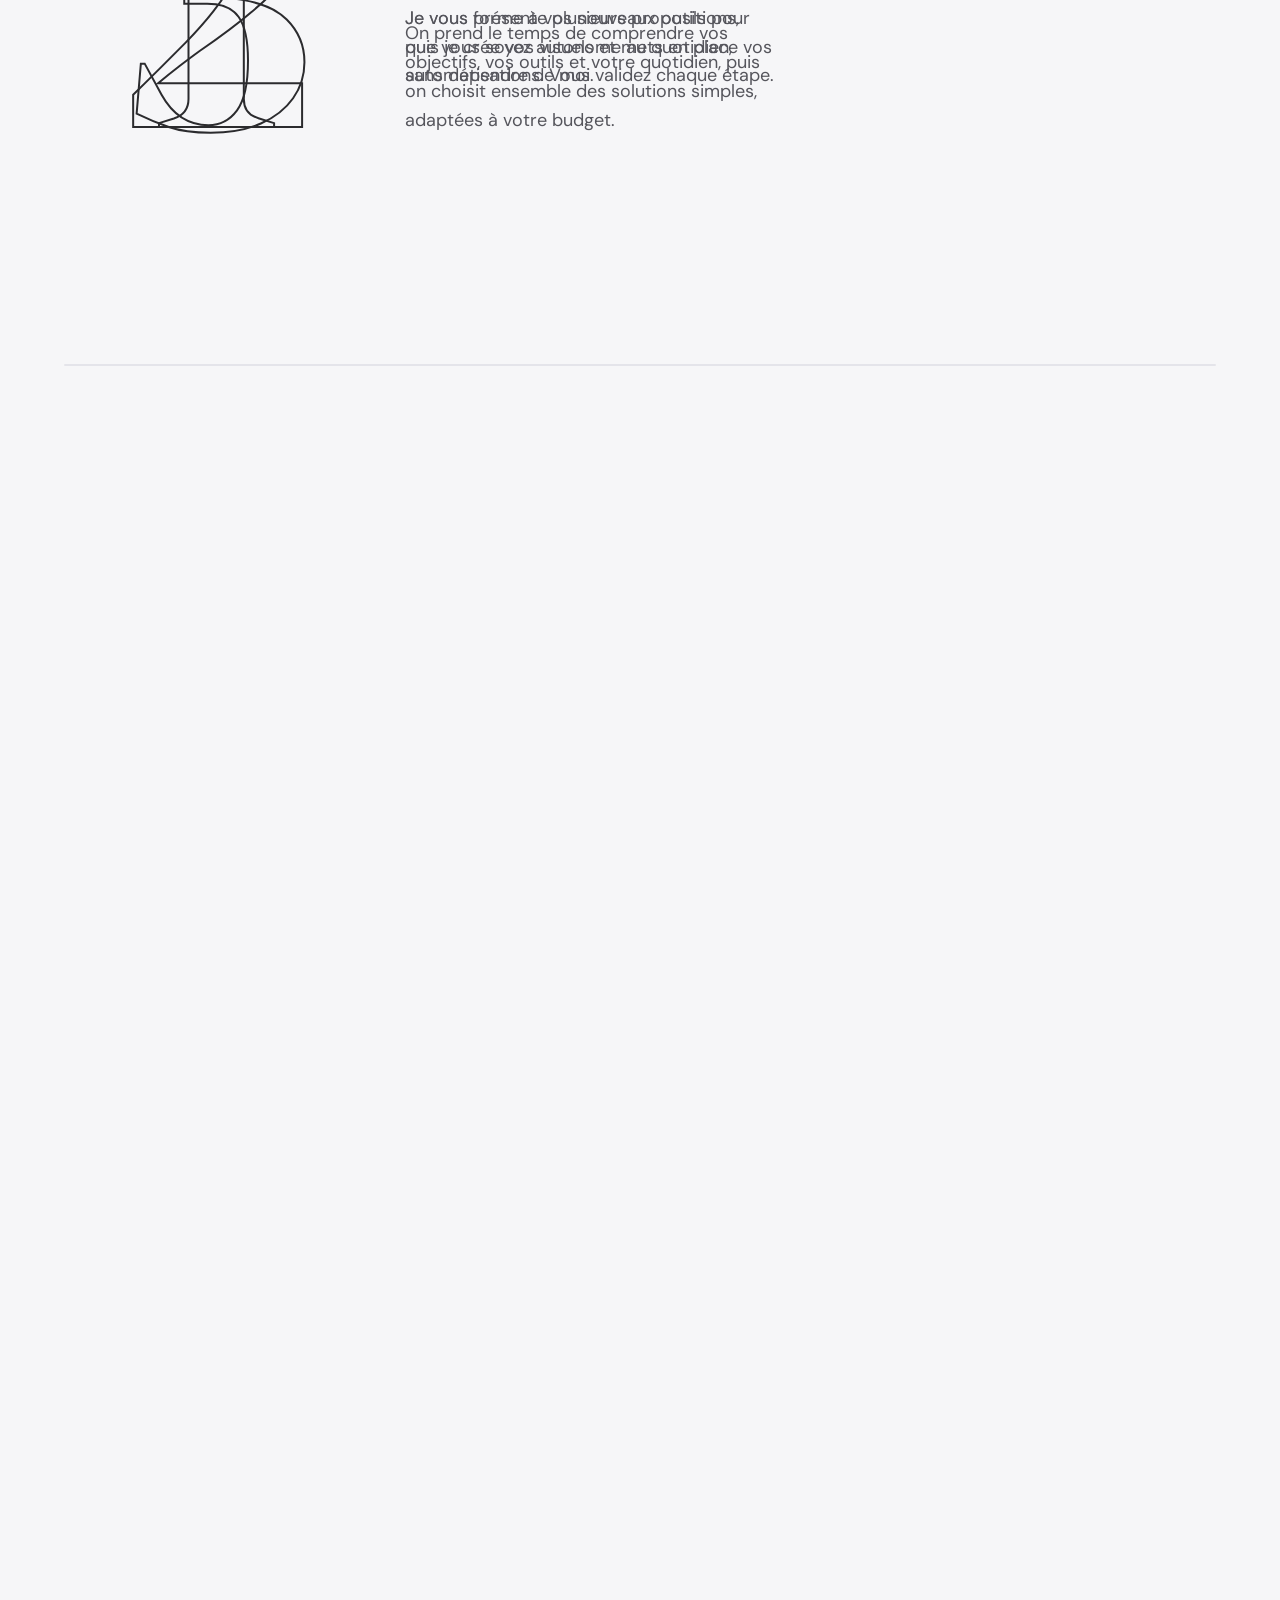
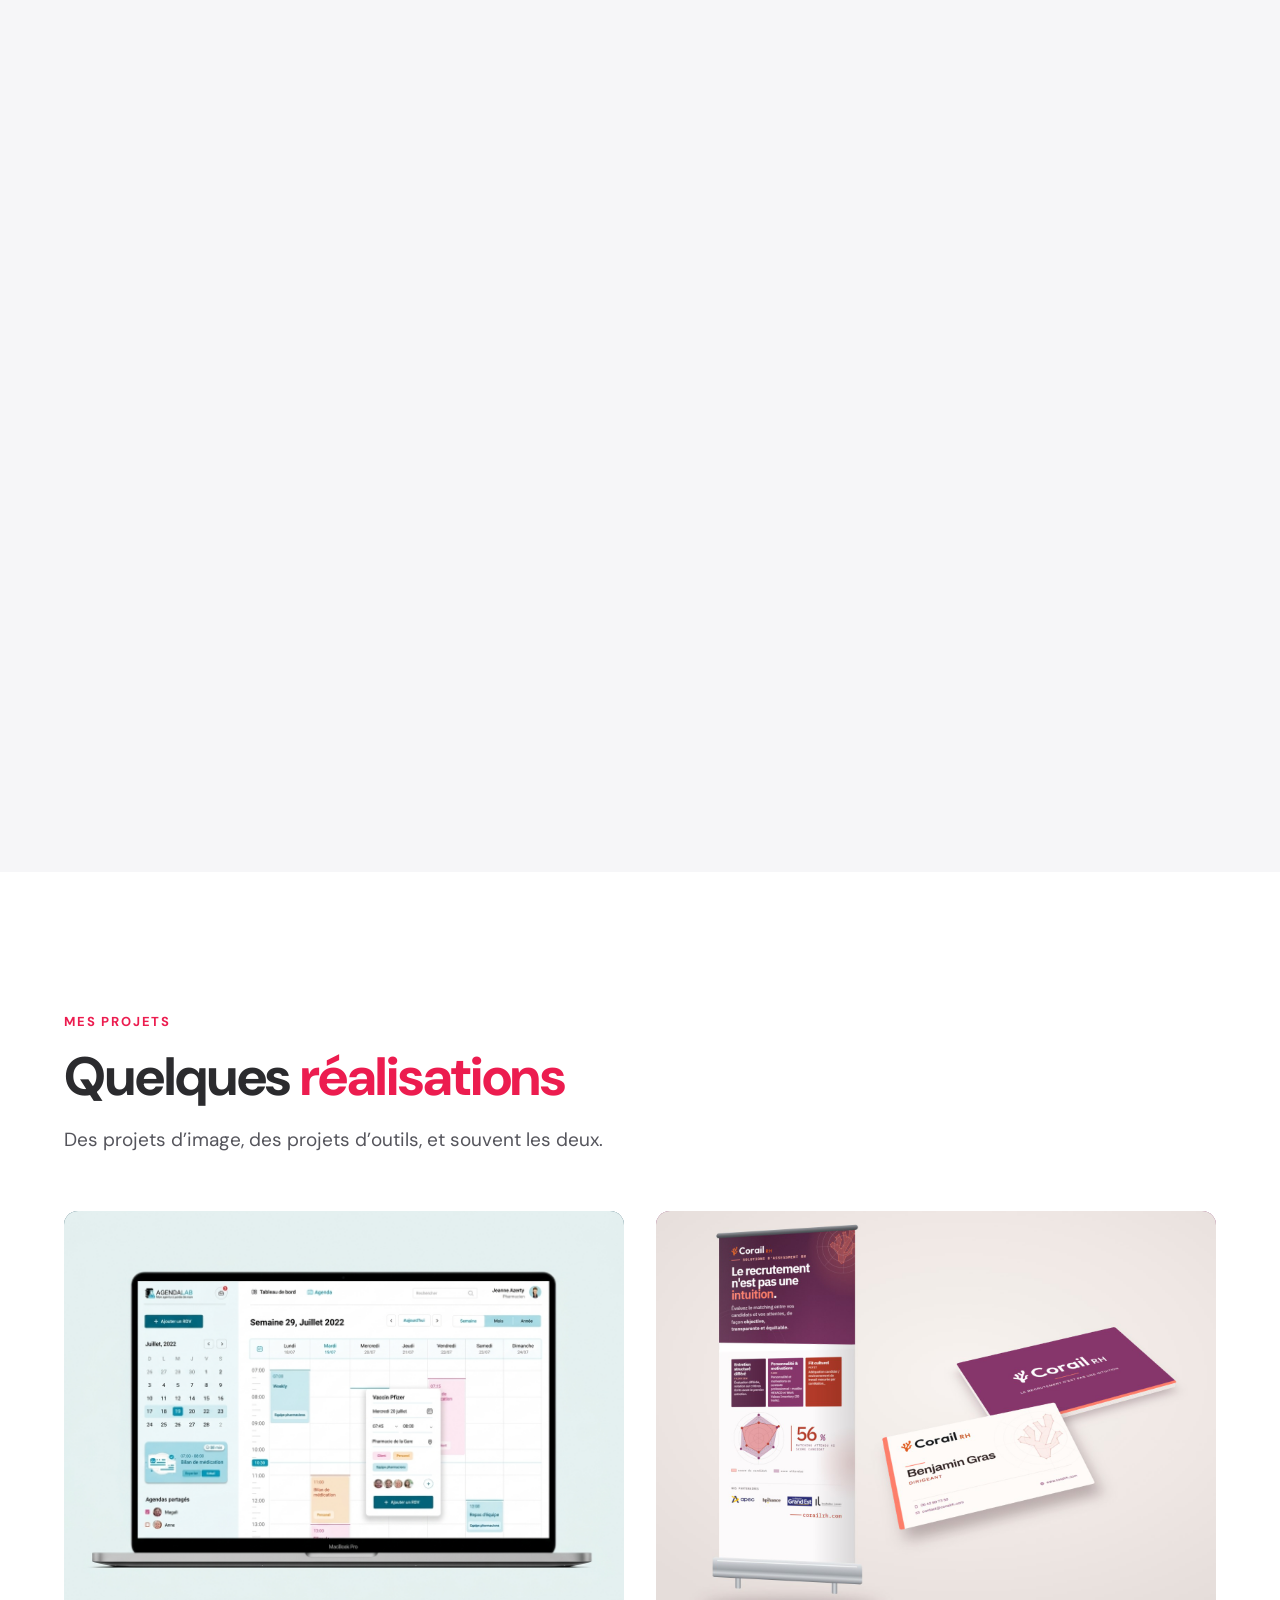
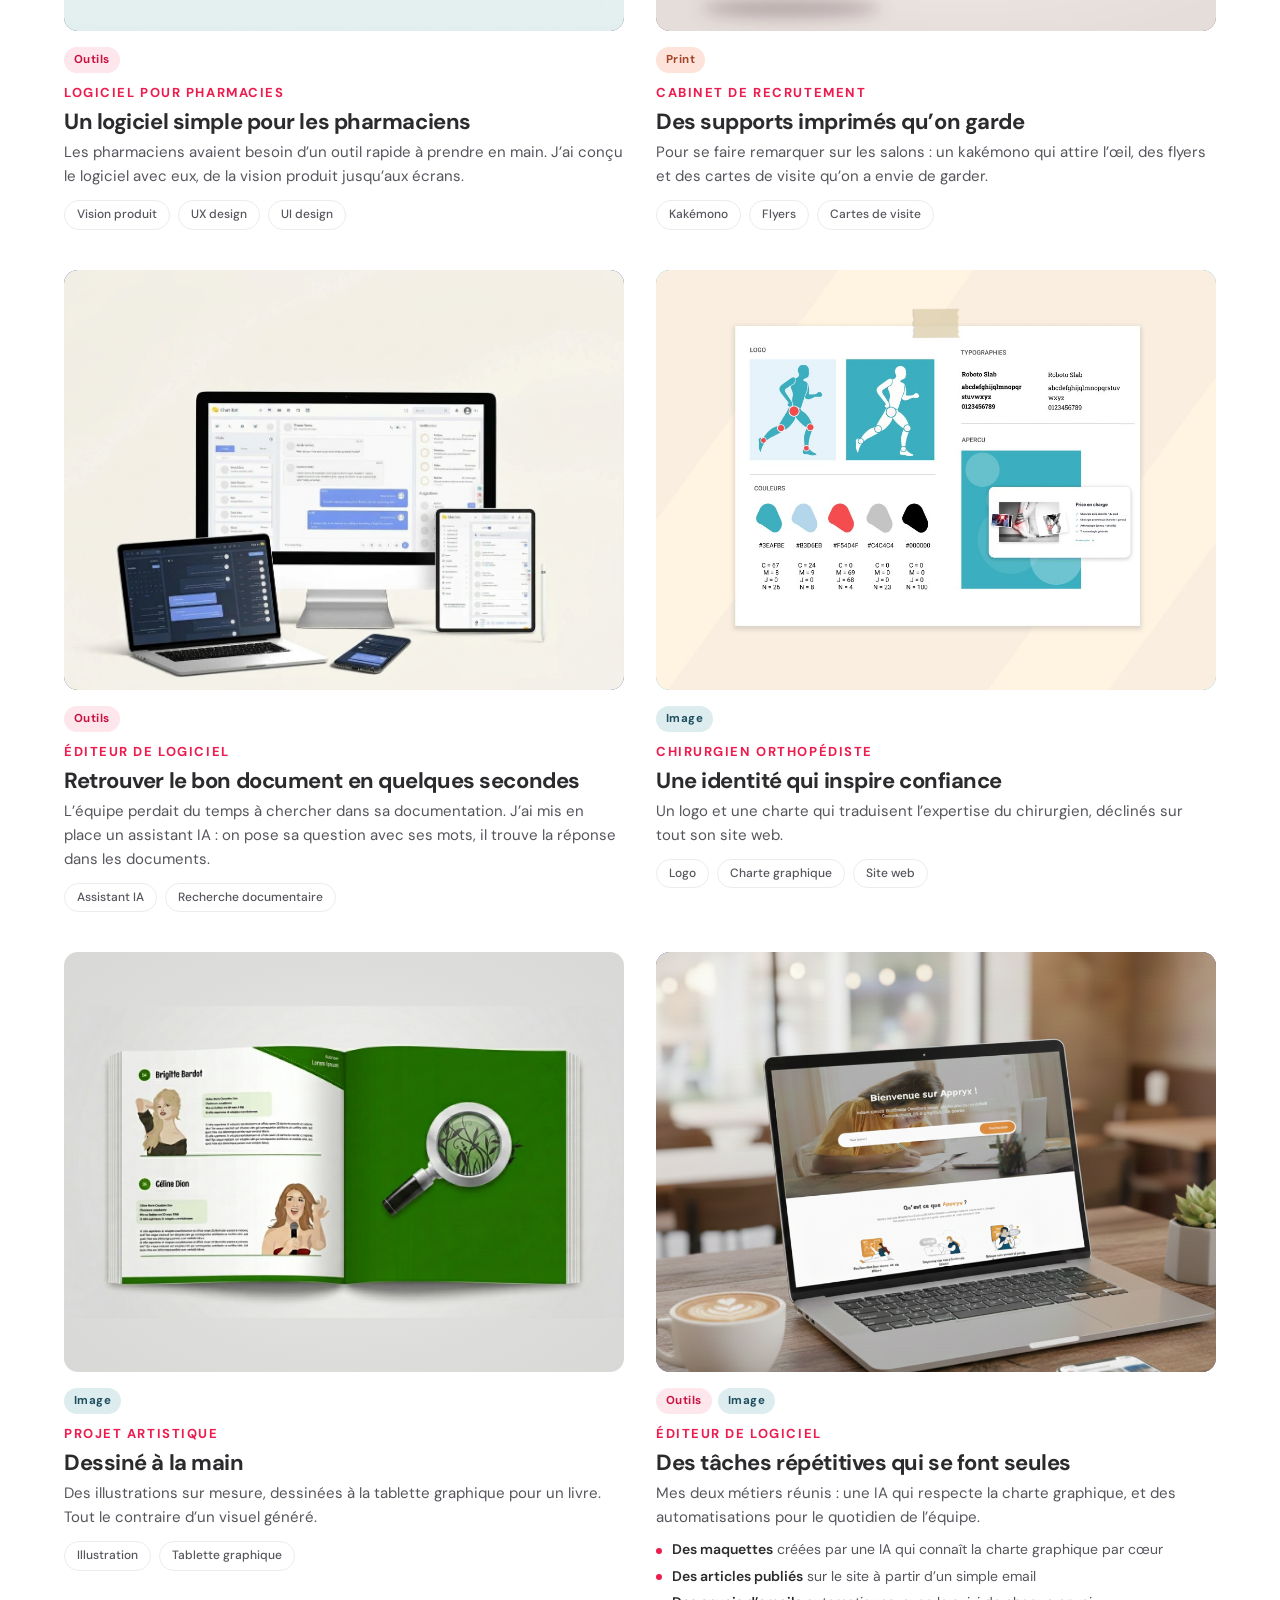
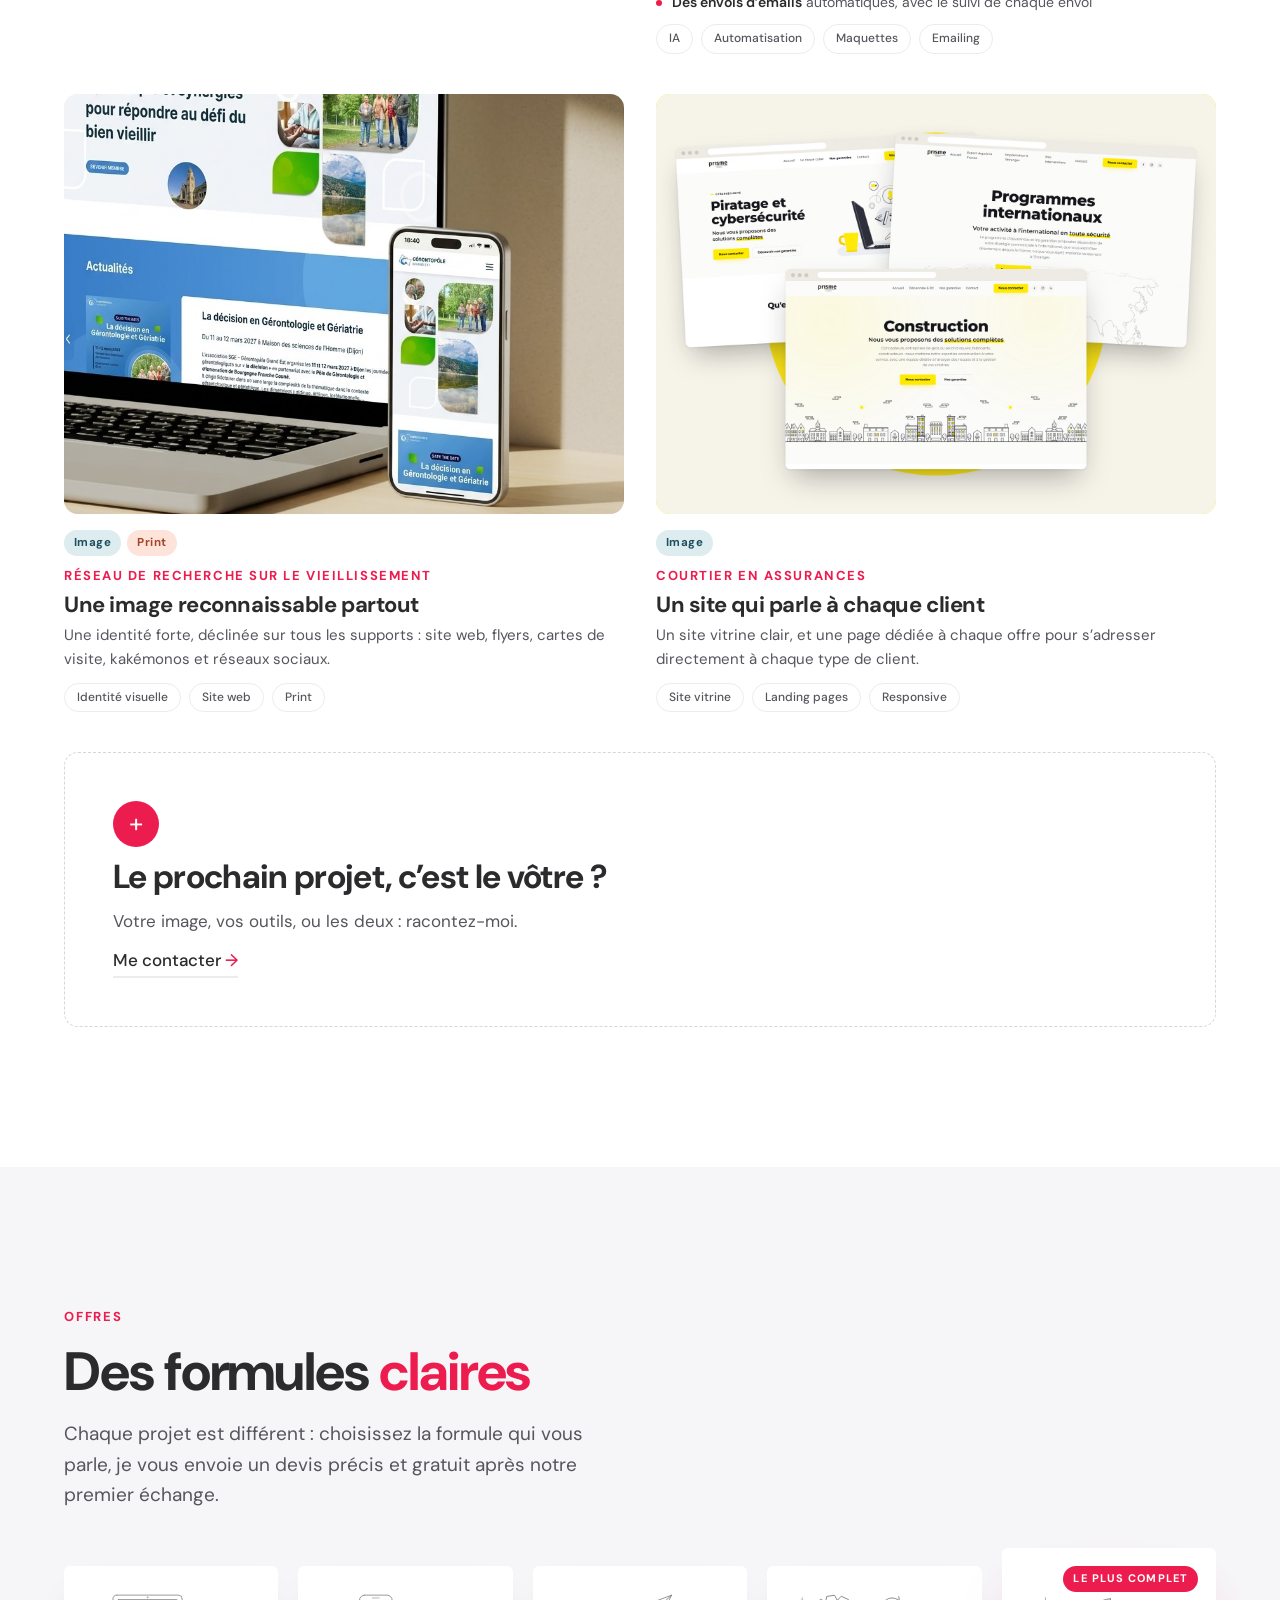
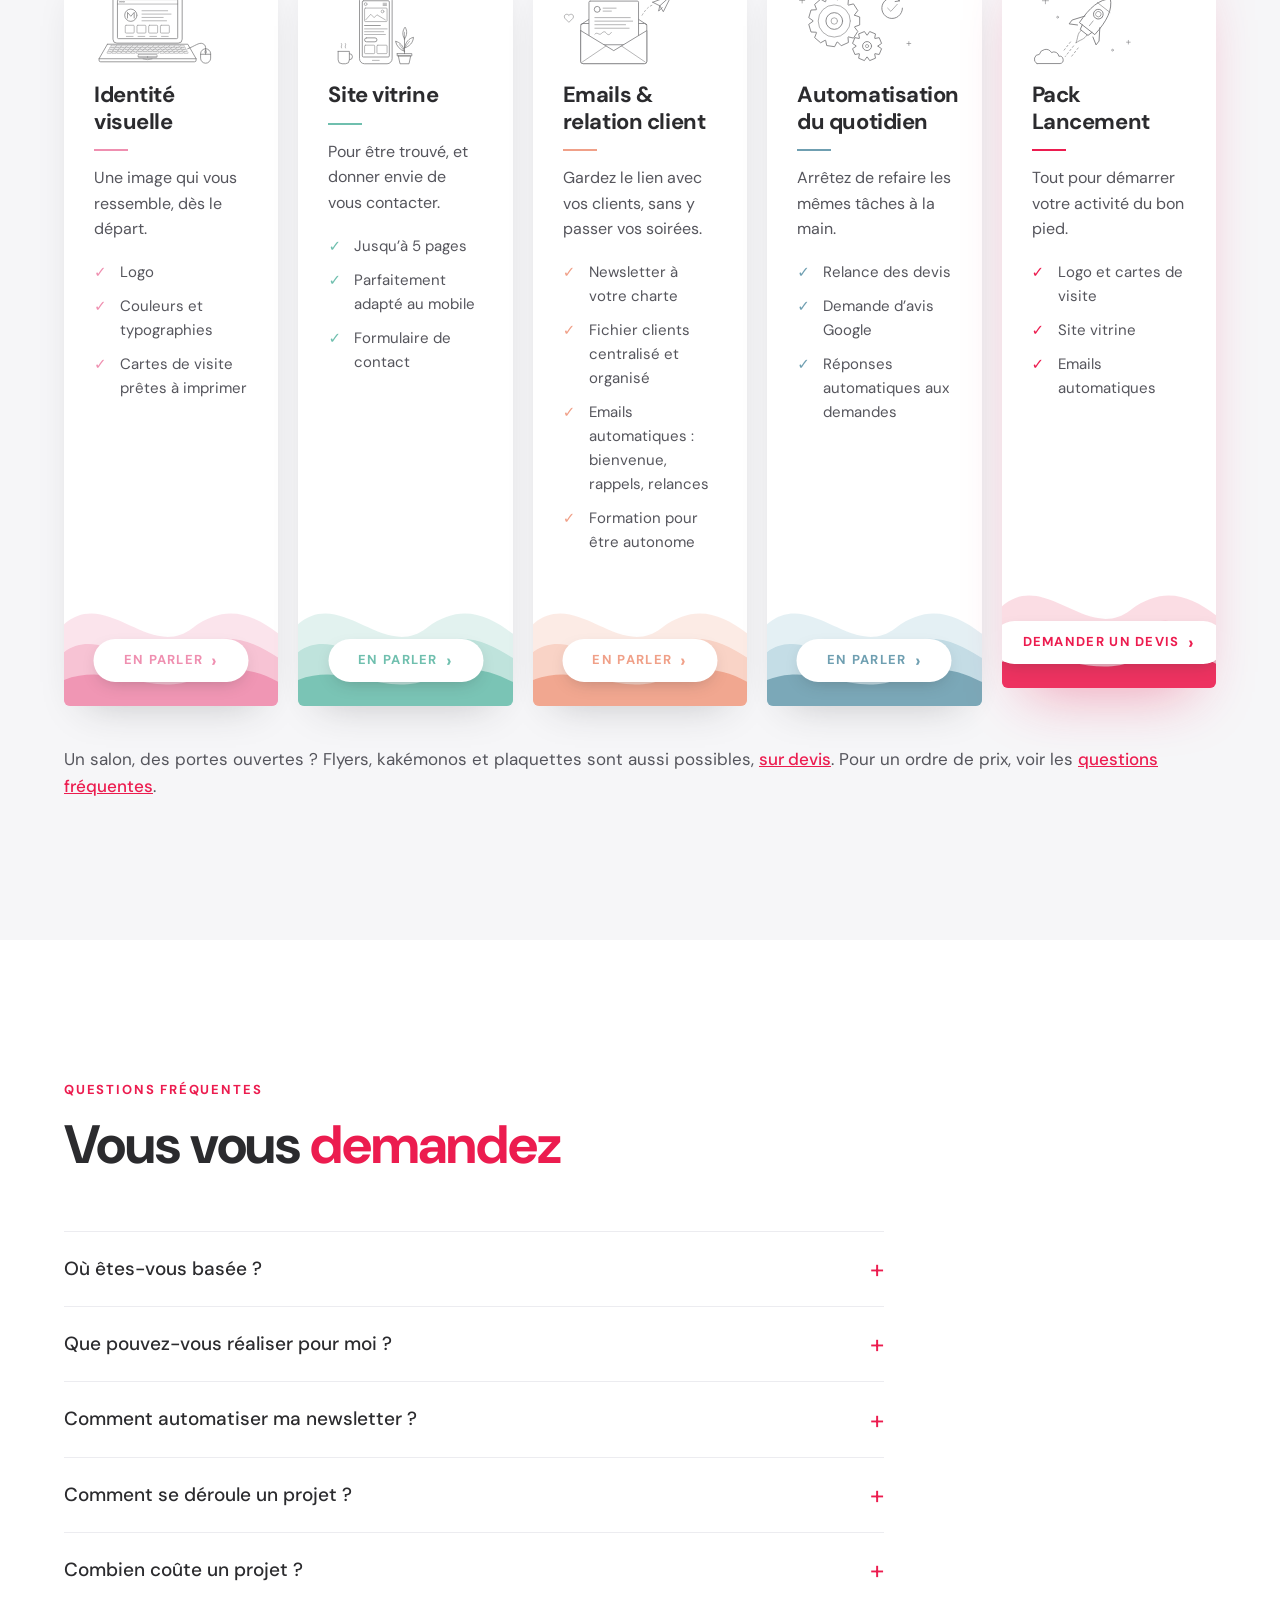
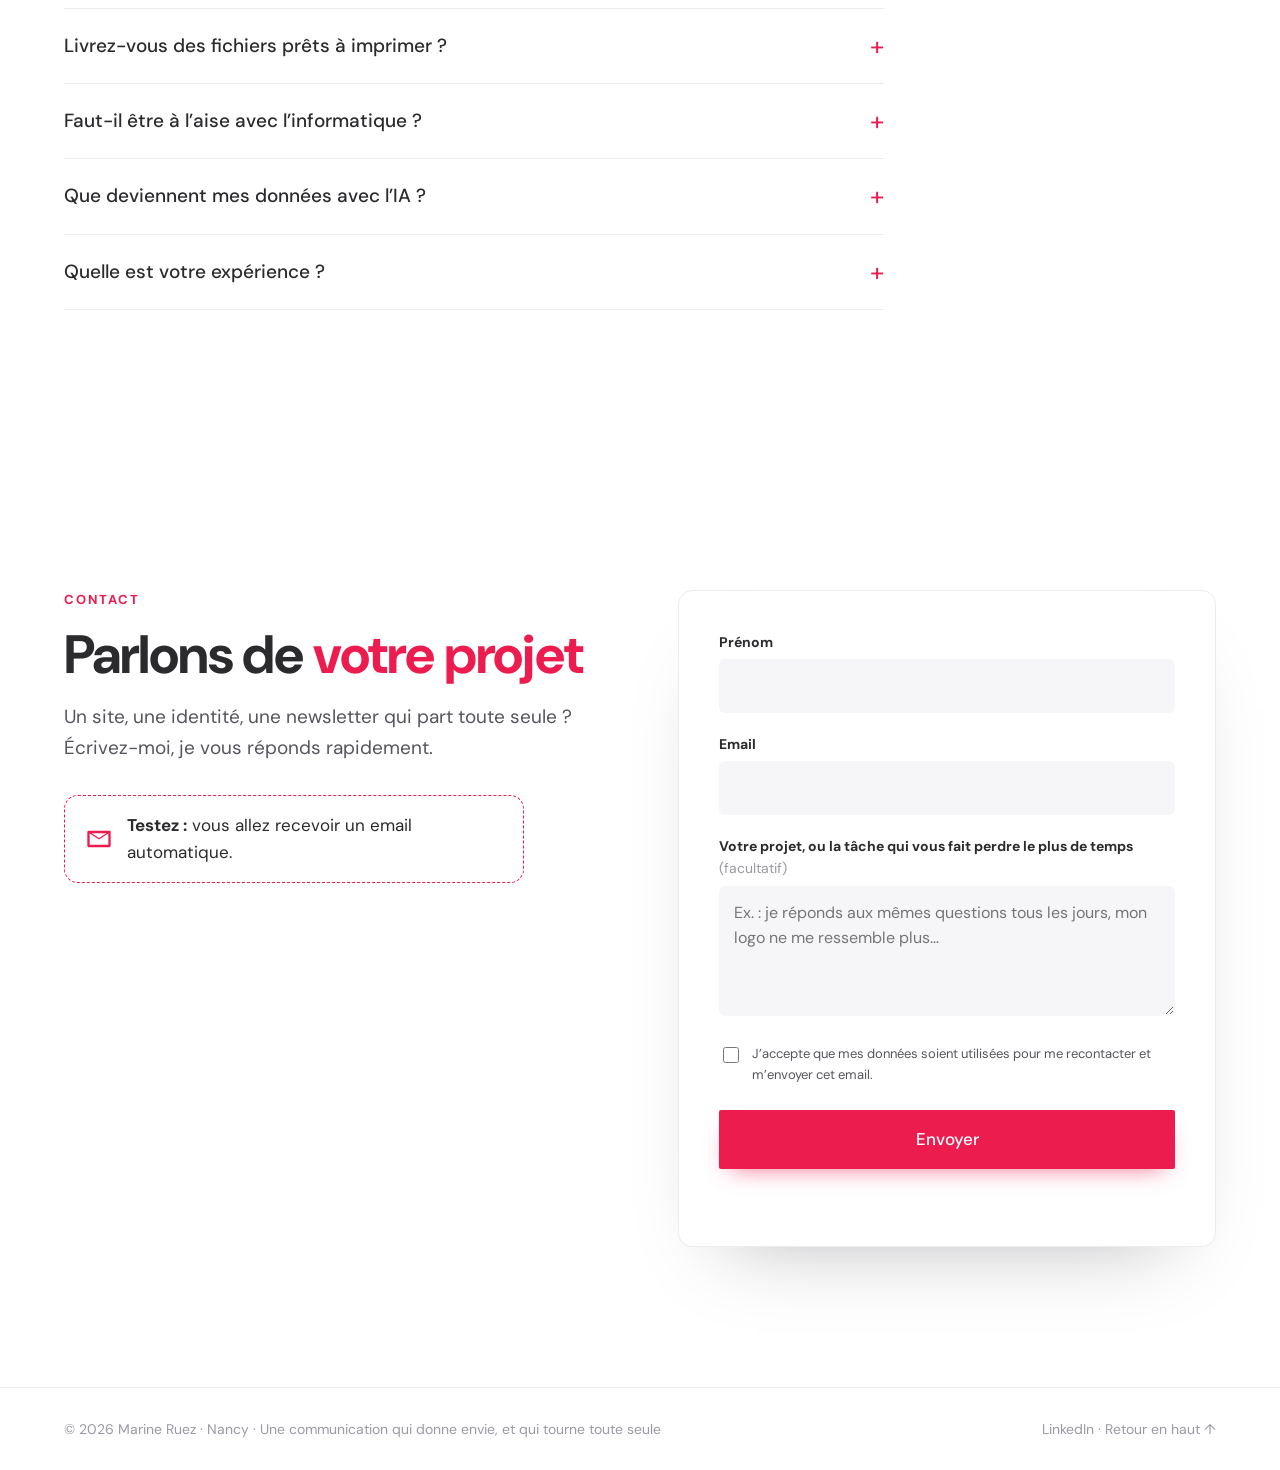
==== commit 50d9eb36: "Offres : nouvelles cartes illustrées, dessins qui se tracent, effet au survol Nouvelle image d'aperç" ====
--- a/index.html
+++ b/index.html
@@ -600,69 +600,257 @@
       </div>
     </section>
 
-    <!-- ============ Offres : formules et prix « à partir de » ============ -->
+    <!-- ============ Offres : 6 formules (les ordres de prix sont dans la FAQ) ============ -->
     <section class="section offers" id="offres">
       <div class="section-head">
         <p class="eyebrow">Offres</p>
         <h2 class="title">Des formules <span class="accent">claires</span></h2>
-        <p class="lead">Chaque projet est différent&nbsp;: ces prix vous donnent un ordre d’idée, et je vous envoie un devis précis, gratuit, après notre premier échange.</p>
+        <p class="lead">Chaque projet est différent&nbsp;: choisissez la formule qui vous parle, je vous envoie un devis précis et gratuit après notre premier échange.</p>
       </div>
       <div class="offer-grid">
-        <article class="offer reveal">
-          <h3>Supports imprimés</h3>
-          <p class="offer-price"><span>à partir de</span> 150&nbsp;€</p>
-          <p class="offer-desc">Pour un salon, des portes ouvertes ou une rencontre.</p>
+        <article class="offer offer--rose reveal">
+          <div class="offer-art" aria-hidden="true">
+            <svg viewBox="6 2 216 129">
+                <rect pathLength="1" x="40" y="4" width="124" height="86" rx="7" style="--d:0.00s"/>
+                <rect pathLength="1" x="48" y="12" width="108" height="70" rx="2" style="--d:0.02s"/>
+                <circle pathLength="1" class="fine" cx="102" cy="8" r="1" style="--d:0.03s"/>
+                <path pathLength="1" class="fine" d="M48 20h108" style="--d:0.05s"/>
+                <circle pathLength="1" class="fine" cx="52.5" cy="16" r=".9" style="--d:0.07s"/><circle pathLength="1" class="fine" cx="56" cy="16" r=".9" style="--d:0.08s"/><circle pathLength="1" class="fine" cx="59.5" cy="16" r=".9" style="--d:0.10s"/>
+                <circle pathLength="1" cx="72" cy="40" r="11" style="--d:0.12s"/>
+                <path pathLength="1" d="M66 45V35l6 7 6-7v10" style="--d:0.13s"/>
+                <path pathLength="1" class="fine" d="M92 32h46M92 38h52M92 44h38M92 50h44" style="--d:0.15s"/>
+                <rect pathLength="1" class="fine" x="62" y="58" width="16" height="14" rx="1.5" style="--d:0.17s"/>
+                <rect pathLength="1" class="fine" x="83" y="58" width="16" height="14" rx="1.5" style="--d:0.18s"/>
+                <rect pathLength="1" class="fine" x="104" y="58" width="16" height="14" rx="1.5" style="--d:0.20s"/>
+                <rect pathLength="1" class="fine" x="125" y="58" width="16" height="14" rx="1.5" style="--d:0.22s"/>
+                <path pathLength="1" class="fine" d="M64 78h12" style="--d:0.23s"/>
+                <path pathLength="1" class="fine" d="M85 78h12" style="--d:0.25s"/>
+                <path pathLength="1" class="fine" d="M106 78h12" style="--d:0.27s"/>
+                <path pathLength="1" class="fine" d="M127 78h12" style="--d:0.28s"/>
+                <path pathLength="1" d="M30 92h144l15 26H15z" style="--d:0.30s"/>
+                <path pathLength="1" d="M15 118v2.5a3 3 0 0 0 3 3h168a3 3 0 0 0 3-3V118" style="--d:0.32s"/>
+                <path pathLength="1" class="fine" d="M94 118.4q8 3 16 0" style="--d:0.33s"/>
+                <rect pathLength="1" class="key" x="36.1" y="94.2" width="8.3" height="2.9" rx=".6" style="--d:0.35s"/>
+                <rect pathLength="1" class="key" x="45.6" y="94.2" width="8.3" height="2.9" rx=".6" style="--d:0.37s"/>
+                <rect pathLength="1" class="key" x="55.1" y="94.2" width="8.3" height="2.9" rx=".6" style="--d:0.38s"/>
+                <rect pathLength="1" class="key" x="64.6" y="94.2" width="8.3" height="2.9" rx=".6" style="--d:0.40s"/>
+                <rect pathLength="1" class="key" x="74.1" y="94.2" width="8.3" height="2.9" rx=".6" style="--d:0.42s"/>
+                <rect pathLength="1" class="key" x="83.6" y="94.2" width="8.3" height="2.9" rx=".6" style="--d:0.43s"/>
+                <rect pathLength="1" class="key" x="93.1" y="94.2" width="8.3" height="2.9" rx=".6" style="--d:0.45s"/>
+                <rect pathLength="1" class="key" x="102.6" y="94.2" width="8.3" height="2.9" rx=".6" style="--d:0.47s"/>
+                <rect pathLength="1" class="key" x="112.1" y="94.2" width="8.3" height="2.9" rx=".6" style="--d:0.48s"/>
+                <rect pathLength="1" class="key" x="121.6" y="94.2" width="8.3" height="2.9" rx=".6" style="--d:0.50s"/>
+                <rect pathLength="1" class="key" x="131.1" y="94.2" width="8.3" height="2.9" rx=".6" style="--d:0.52s"/>
+                <rect pathLength="1" class="key" x="140.6" y="94.2" width="8.3" height="2.9" rx=".6" style="--d:0.53s"/>
+                <rect pathLength="1" class="key" x="150.1" y="94.2" width="8.3" height="2.9" rx=".6" style="--d:0.55s"/>
+                <rect pathLength="1" class="key" x="159.6" y="94.2" width="8.3" height="2.9" rx=".6" style="--d:0.57s"/>
+                <rect pathLength="1" class="key" x="33.9" y="98" width="8" height="2.9" rx=".6" style="--d:0.58s"/>
+                <rect pathLength="1" class="key" x="43" y="98" width="8" height="2.9" rx=".6" style="--d:0.60s"/>
+                <rect pathLength="1" class="key" x="52.2" y="98" width="8" height="2.9" rx=".6" style="--d:0.62s"/>
+                <rect pathLength="1" class="key" x="61.4" y="98" width="8" height="2.9" rx=".6" style="--d:0.63s"/>
+                <rect pathLength="1" class="key" x="70.5" y="98" width="8" height="2.9" rx=".6" style="--d:0.65s"/>
+                <rect pathLength="1" class="key" x="79.7" y="98" width="8" height="2.9" rx=".6" style="--d:0.67s"/>
+                <rect pathLength="1" class="key" x="88.9" y="98" width="8" height="2.9" rx=".6" style="--d:0.68s"/>
+                <rect pathLength="1" class="key" x="98" y="98" width="8" height="2.9" rx=".6" style="--d:0.70s"/>
+                <rect pathLength="1" class="key" x="107.2" y="98" width="8" height="2.9" rx=".6" style="--d:0.72s"/>
+                <rect pathLength="1" class="key" x="116.3" y="98" width="8" height="2.9" rx=".6" style="--d:0.73s"/>
+                <rect pathLength="1" class="key" x="125.5" y="98" width="8" height="2.9" rx=".6" style="--d:0.75s"/>
+                <rect pathLength="1" class="key" x="134.7" y="98" width="8" height="2.9" rx=".6" style="--d:0.77s"/>
+                <rect pathLength="1" class="key" x="143.8" y="98" width="8" height="2.9" rx=".6" style="--d:0.78s"/>
+                <rect pathLength="1" class="key" x="153" y="98" width="8" height="2.9" rx=".6" style="--d:0.80s"/>
+                <rect pathLength="1" class="key" x="162.2" y="98" width="8" height="2.9" rx=".6" style="--d:0.82s"/>
+                <rect pathLength="1" class="key" x="31.7" y="101.8" width="7.7" height="2.9" rx=".6" style="--d:0.83s"/>
+                <rect pathLength="1" class="key" x="40.5" y="101.8" width="7.7" height="2.9" rx=".6" style="--d:0.85s"/>
+                <rect pathLength="1" class="key" x="49.4" y="101.8" width="7.7" height="2.9" rx=".6" style="--d:0.87s"/>
+                <rect pathLength="1" class="key" x="58.3" y="101.8" width="7.7" height="2.9" rx=".6" style="--d:0.88s"/>
+                <rect pathLength="1" class="key" x="67.1" y="101.8" width="7.7" height="2.9" rx=".6" style="--d:0.90s"/>
+                <rect pathLength="1" class="key" x="76" y="101.8" width="7.7" height="2.9" rx=".6" style="--d:0.92s"/>
+                <rect pathLength="1" class="key" x="84.9" y="101.8" width="7.7" height="2.9" rx=".6" style="--d:0.93s"/>
+                <rect pathLength="1" class="key" x="93.7" y="101.8" width="7.7" height="2.9" rx=".6" style="--d:0.95s"/>
+                <rect pathLength="1" class="key" x="102.6" y="101.8" width="7.7" height="2.9" rx=".6" style="--d:0.97s"/>
+                <rect pathLength="1" class="key" x="111.5" y="101.8" width="7.7" height="2.9" rx=".6" style="--d:0.98s"/>
+                <rect pathLength="1" class="key" x="120.3" y="101.8" width="7.7" height="2.9" rx=".6" style="--d:1.00s"/>
+                <rect pathLength="1" class="key" x="129.2" y="101.8" width="7.7" height="2.9" rx=".6" style="--d:1.02s"/>
+                <rect pathLength="1" class="key" x="138.1" y="101.8" width="7.7" height="2.9" rx=".6" style="--d:1.03s"/>
+                <rect pathLength="1" class="key" x="146.9" y="101.8" width="7.7" height="2.9" rx=".6" style="--d:1.05s"/>
+                <rect pathLength="1" class="key" x="155.8" y="101.8" width="7.7" height="2.9" rx=".6" style="--d:1.07s"/>
+                <rect pathLength="1" class="key" x="164.7" y="101.8" width="7.7" height="2.9" rx=".6" style="--d:1.08s"/>
+                <rect pathLength="1" class="key" x="29.5" y="105.6" width="7.4" height="2.9" rx=".6" style="--d:1.10s"/>
+                <rect pathLength="1" class="key" x="38.1" y="105.6" width="7.4" height="2.9" rx=".6" style="--d:1.12s"/>
+                <rect pathLength="1" class="key" x="46.7" y="105.6" width="7.4" height="2.9" rx=".6" style="--d:1.13s"/>
+                <rect pathLength="1" class="key" x="55.3" y="105.6" width="7.4" height="2.9" rx=".6" style="--d:1.15s"/>
+                <rect pathLength="1" class="key" x="63.9" y="105.6" width="7.4" height="2.9" rx=".6" style="--d:1.17s"/>
+                <rect pathLength="1" class="key" x="72.5" y="105.6" width="7.4" height="2.9" rx=".6" style="--d:1.18s"/>
+                <rect pathLength="1" class="key" x="124.1" y="105.6" width="7.4" height="2.9" rx=".6" style="--d:1.20s"/>
+                <rect pathLength="1" class="key" x="132.7" y="105.6" width="7.4" height="2.9" rx=".6" style="--d:1.22s"/>
+                <rect pathLength="1" class="key" x="141.3" y="105.6" width="7.4" height="2.9" rx=".6" style="--d:1.23s"/>
+                <rect pathLength="1" class="key" x="149.9" y="105.6" width="7.4" height="2.9" rx=".6" style="--d:1.25s"/>
+                <rect pathLength="1" class="key" x="158.5" y="105.6" width="7.4" height="2.9" rx=".6" style="--d:1.27s"/>
+                <rect pathLength="1" class="key" x="167.1" y="105.6" width="7.4" height="2.9" rx=".6" style="--d:1.28s"/>
+                <rect pathLength="1" class="key" x="82" y="105.6" width="40" height="2.9" rx=".6" style="--d:1.30s"/>
+                <rect pathLength="1" class="fine" x="85" y="110.2" width="34" height="5.6" rx="1.2" style="--d:1.32s"/>
+                <path pathLength="1" class="fine" d="M85.5 113.8h33M102 113.8v2" style="--d:1.33s"/>
+                <path pathLength="1" d="M174 100c12-4 20-12 27-9 5 2 5 6 5 9" style="--d:1.35s"/>
+                <rect pathLength="1" x="197" y="100" width="18" height="26" rx="9" style="--d:1.37s"/>
+                <path pathLength="1" d="M197 110h18M206 100v10" style="--d:1.38s"/>
+                <rect pathLength="1" class="fine" x="204.6" y="103" width="2.8" height="5" rx="1.4" style="--d:1.40s"/>
+              </svg>
+          </div>
+          <h3>Identité visuelle</h3>
+          <p class="offer-desc">Une image qui vous ressemble, dès le départ.</p>
           <ul>
-            <li>Flyer, affiche, kakémono ou plaquette</li>
-            <li>À vos couleurs, 2 propositions</li>
-            <li>Fichiers prêts pour l’imprimeur</li>
+            <li>Logo</li>
+            <li>Couleurs et typographies</li>
+            <li>Cartes de visite prêtes à imprimer</li>
           </ul>
-        </article>
-        <article class="offer reveal">
-          <h3>Automatisation</h3>
-          <p class="offer-price"><span>à partir de</span> 350&nbsp;€</p>
-          <p class="offer-desc">Pour arrêter de refaire les mêmes tâches à la main.</p>
+          <div class="offer-foot">
+            <svg class="offer-wave" viewBox="0 0 400 140" preserveAspectRatio="none" aria-hidden="true"><path class="w1" d="M-30 52H0C80 12 160 92 240 56 300 30 350 40 400 62H430V190H-30Z"/><path class="w2" d="M-30 82H0C70 52 150 112 230 82 300 56 350 70 400 88H430V190H-30Z"/><path class="w3" d="M-30 112H0C90 92 160 132 250 110 320 94 360 102 400 114H430V190H-30Z"/></svg>
+            <a href="#contact" class="offer-cta">En parler</a>
+          </div>
+        </article>
+        <article class="offer offer--mint reveal">
+          <div class="offer-art" aria-hidden="true">
+            <svg viewBox="22 2 174 128">
+                <!-- tasse -->
+                <path pathLength="1" d="M40 104h20v15a7 7 0 0 1-7 7h-6a7 7 0 0 1-7-7z" style="--d:0.00s"/>
+                <path pathLength="1" d="M60 108a5.5 5.5 0 0 1 0 11" style="--d:0.07s"/>
+                <path pathLength="1" class="fine" d="M46 98c-2-3 2-5 0-8M53 98c-2-3 2-5 0-8" style="--d:0.13s"/>
+                <!-- smartphone avec un site -->
+                <rect pathLength="1" x="78" y="4" width="58" height="122" rx="9" style="--d:0.20s"/>
+                <rect pathLength="1" x="83" y="14" width="48" height="100" rx="2" style="--d:0.27s"/>
+                <path pathLength="1" class="fine" d="M101 9h12M101 120h12" style="--d:0.33s"/>
+                <circle pathLength="1" class="fine" cx="89" cy="20" r="2.5" style="--d:0.40s"/>
+                <path pathLength="1" class="fine" d="M120 18.5h6M120 20.5h6M120 22.5h6" style="--d:0.47s"/>
+                <rect pathLength="1" class="fine" x="87" y="27" width="40" height="24" rx="1.5" style="--d:0.53s"/>
+                <path pathLength="1" class="fine" d="M89 48l9-10 6 6 5-5 15 9" style="--d:0.60s"/>
+                <circle pathLength="1" class="fine" cx="119" cy="33" r="2.5" style="--d:0.67s"/>
+                <path pathLength="1" d="M87 58h28" style="--d:0.73s"/>
+                <path pathLength="1" class="fine" d="M87 64h40M87 69h34M87 74h37" style="--d:0.80s"/>
+                <rect pathLength="1" x="87" y="80" width="22" height="7" rx="3.5" style="--d:0.87s"/>
+                <rect pathLength="1" class="fine" x="87" y="93" width="18" height="15" rx="1.5" style="--d:0.93s"/>
+                <rect pathLength="1" class="fine" x="109" y="93" width="18" height="15" rx="1.5" style="--d:1.00s"/>
+                <!-- plante -->
+                <path pathLength="1" d="M145 108h26v4h-26zM147 112h22l-3 14h-16z" style="--d:1.07s"/>
+                <path pathLength="1" d="M158 108V80" style="--d:1.13s"/>
+                <path pathLength="1" d="M158 104c-2-10-8-16-16-18 2 9 8 15 16 18z" style="--d:1.20s"/>
+                <path pathLength="1" d="M158 98c2-11 8-17 16-19-1 10-7 16-16 19z" style="--d:1.27s"/>
+                <path pathLength="1" d="M158 82c-5-8-3-16 1-21 4 6 4 14-1 21z" style="--d:1.33s"/>
+                <path pathLength="1" class="fine" d="M158 104l-9-12M158 98l9-12M158 82v-12" style="--d:1.40s"/>
+              </svg>
+          </div>
+          <h3>Site vitrine</h3>
+          <p class="offer-desc">Pour être trouvé, et donner envie de vous contacter.</p>
           <ul>
-            <li>1 automatisation&nbsp;: relance de devis, avis Google, emails de bienvenue…</li>
-            <li>Mise en place sur vos outils</li>
+            <li>Jusqu’à 5 pages</li>
+            <li>Parfaitement adapté au mobile</li>
+            <li>Formulaire de contact</li>
+          </ul>
+          <div class="offer-foot">
+            <svg class="offer-wave" viewBox="0 0 400 140" preserveAspectRatio="none" aria-hidden="true"><path class="w1" d="M-30 52H0C80 12 160 92 240 56 300 30 350 40 400 62H430V190H-30Z"/><path class="w2" d="M-30 82H0C70 52 150 112 230 82 300 56 350 70 400 88H430V190H-30Z"/><path class="w3" d="M-30 112H0C90 92 160 132 250 110 320 94 360 102 400 114H430V190H-30Z"/></svg>
+            <a href="#contact" class="offer-cta">En parler</a>
+          </div>
+        </article>
+        <article class="offer offer--peach reveal">
+          <div class="offer-art" aria-hidden="true">
+            <svg viewBox="26 8 186 122">
+                <!-- enveloppe ouverte, lettre qui en sort -->
+                <path pathLength="1" d="M56 60L112 24l56 36" style="--d:0.00s"/>
+                <rect pathLength="1" x="56" y="58" width="112" height="68" rx="4" style="--d:0.12s"/>
+                <rect pathLength="1" x="70" y="20" width="84" height="74" rx="2" style="--d:0.23s;fill:#fff"/>
+                <circle pathLength="1" cx="84" cy="34" r="5" style="--d:0.35s"/>
+                <path pathLength="1" class="fine" d="M94 32h22M94 37h14" style="--d:0.47s"/>
+                <path pathLength="1" class="fine" d="M80 48h60M80 54h64M80 60h52M80 66h58" style="--d:0.58s"/>
+                <path pathLength="1" class="fine" d="M80 76c4-5 7 3 11-1s6-4 9 0 6 1 8-2" style="--d:0.70s"/>
+                <path pathLength="1" d="M56 70l56 34 56-34v52a4 4 0 0 1-4 4H60a4 4 0 0 1-4-4z" style="--d:0.82s;fill:#fff"/>
+                <path pathLength="1" class="fine" d="M59 123l40-27M165 123l-40-27" style="--d:0.93s"/>
+                <!-- avion en papier -->
+                <path pathLength="1" d="M178 22l32-12-14 28-6-10z" style="--d:1.05s"/>
+                <path pathLength="1" d="M190 28l20-18M190 28l-2 9 6-6" style="--d:1.17s"/>
+                <path class="fine" style="--d:1.28s;stroke-dasharray:3 4" d="M160 44c6-10 12-16 20-18"/>
+                <!-- petit cœur -->
+                <path pathLength="1" class="fine" d="M36 44c-3-4-10-1-7 5l7 7 7-7c3-6-4-9-7-5z" style="--d:1.40s"/>
+              </svg>
+          </div>
+          <h3>Emails &amp; relation client</h3>
+          <p class="offer-desc">Gardez le lien avec vos clients, sans y passer vos soirées.</p>
+          <ul>
+            <li>Newsletter à votre charte</li>
+            <li>Fichier clients centralisé et organisé</li>
+            <li>Emails automatiques&nbsp;: bienvenue, rappels, relances</li>
             <li>Formation pour être autonome</li>
           </ul>
-        </article>
-        <article class="offer reveal">
-          <h3>Identité visuelle</h3>
-          <p class="offer-price"><span>à partir de</span> 450&nbsp;€</p>
-          <p class="offer-desc">Pour une image qui vous ressemble, dès le départ.</p>
+          <div class="offer-foot">
+            <svg class="offer-wave" viewBox="0 0 400 140" preserveAspectRatio="none" aria-hidden="true"><path class="w1" d="M-30 52H0C80 12 160 92 240 56 300 30 350 40 400 62H430V190H-30Z"/><path class="w2" d="M-30 82H0C70 52 150 112 230 82 300 56 350 70 400 88H430V190H-30Z"/><path class="w3" d="M-30 112H0C90 92 160 132 250 110 320 94 360 102 400 114H430V190H-30Z"/></svg>
+            <a href="#contact" class="offer-cta">En parler</a>
+          </div>
+        </article>
+        <article class="offer offer--sky reveal">
+          <div class="offer-art" aria-hidden="true">
+            <svg viewBox="22 18 180 112">
+                <!-- deux engrenages -->
+                <path pathLength="1" d="M111.8 51.1 L119.5 53.8 L119.5 66.2 L111.8 68.9 L111.6 69.7 L116.6 76.2 L109.9 86.6 L101.9 84.7 L101.3 85.2 L102.0 93.4 L90.8 98.5 L85.1 92.6 L84.3 92.7 L80.5 100.0 L68.2 98.2 L66.6 90.2 L65.9 89.9 L58.8 93.9 L49.4 85.8 L52.4 78.2 L52.0 77.5 L43.8 77.1 L40.3 65.2 L47.0 60.4 L47.0 59.6 L40.3 54.8 L43.8 42.9 L52.0 42.5 L52.4 41.8 L49.4 34.2 L58.8 26.1 L65.9 30.1 L66.6 29.8 L68.2 21.8 L80.5 20.0 L84.3 27.3 L85.1 27.4 L90.8 21.5 L102.0 26.6 L101.3 34.8 L101.9 35.3 L109.9 33.4 L116.6 43.8 L111.6 50.3Z" style="--d:0.00s"/>
+                <circle pathLength="1" cx="80" cy="60" r="13" style="--d:0.14s"/>
+                <circle pathLength="1" class="fine" cx="80" cy="60" r="5" style="--d:0.28s"/>
+                <circle pathLength="1" class="fine" cx="80" cy="60" r="25" style="--d:0.42s"/>
+                <path pathLength="1" d="M148.0 99.3 L153.6 103.1 L149.9 112.1 L143.2 110.8 L142.8 111.2 L144.1 117.9 L135.1 121.6 L131.3 116.0 L130.7 116.0 L126.9 121.6 L117.9 117.9 L119.2 111.2 L118.8 110.8 L112.1 112.1 L108.4 103.1 L114.0 99.3 L114.0 98.7 L108.4 94.9 L112.1 85.9 L118.8 87.2 L119.2 86.8 L117.9 80.1 L126.9 76.4 L130.7 82.0 L131.3 82.0 L135.1 76.4 L144.1 80.1 L142.8 86.8 L143.2 87.2 L149.9 85.9 L153.6 94.9 L148.0 98.7Z" style="--d:0.56s"/>
+                <circle pathLength="1" cx="131" cy="99" r="7" style="--d:0.70s"/>
+                <circle pathLength="1" class="fine" cx="131" cy="99" r="2.5" style="--d:0.84s"/>
+                <!-- boucle : ça tourne tout seul -->
+                <path pathLength="1" d="M186 40a16 16 0 1 1-4.7-11.3" style="--d:0.98s"/>
+                <path pathLength="1" d="M180.3 22.1l1 6.6-6.6 1" style="--d:1.12s"/>
+                <path pathLength="1" class="fine" d="M163 40l5 5 10-11" style="--d:1.26s"/>
+                <path pathLength="1" class="fine" d="M30 24v8M26 28h8M196 92v6M193 95h6" style="--d:1.40s"/>
+              </svg>
+          </div>
+          <h3>Automatisation du quotidien</h3>
+          <p class="offer-desc">Arrêtez de refaire les mêmes tâches à la main.</p>
           <ul>
-            <li>Logo, couleurs et typographies</li>
-            <li>Mini charte graphique</li>
-            <li>Cartes de visite prêtes à imprimer</li>
+            <li>Relance des devis</li>
+            <li>Demande d’avis Google</li>
+            <li>Réponses automatiques aux demandes</li>
           </ul>
-        </article>
-        <article class="offer reveal">
-          <h3>Site vitrine</h3>
-          <p class="offer-price"><span>à partir de</span> 990&nbsp;€</p>
-          <p class="offer-desc">Pour être trouvé, et donner envie de vous contacter.</p>
-          <ul>
-            <li>Jusqu’à 5 pages, parfait sur mobile</li>
-            <li>Formulaire de contact avec réponse automatique</li>
-            <li>Bases du référencement Google</li>
-          </ul>
-        </article>
-        <article class="offer offer--featured reveal">
+          <div class="offer-foot">
+            <svg class="offer-wave" viewBox="0 0 400 140" preserveAspectRatio="none" aria-hidden="true"><path class="w1" d="M-30 52H0C80 12 160 92 240 56 300 30 350 40 400 62H430V190H-30Z"/><path class="w2" d="M-30 82H0C70 52 150 112 230 82 300 56 350 70 400 88H430V190H-30Z"/><path class="w3" d="M-30 112H0C90 92 160 132 250 110 320 94 360 102 400 114H430V190H-30Z"/></svg>
+            <a href="#contact" class="offer-cta">En parler</a>
+          </div>
+        </article>
+        <article class="offer offer--accent offer--featured reveal">
           <p class="offer-tag">Le plus complet</p>
+          <div class="offer-art" aria-hidden="true">
+            <svg viewBox="18 12 168 118">
+                <!-- fusée qui décolle -->
+                <g transform="rotate(38 112 64)">
+                  <path pathLength="1" d="M112 8c14 12 18 32 16 62H96c-2-30 2-50 16-62z" style="--d:0.00s"/>
+                  <path pathLength="1" class="fine" d="M99 26h26" style="--d:0.12s"/>
+                  <circle pathLength="1" cx="112" cy="40" r="8" style="--d:0.23s"/>
+                  <circle pathLength="1" class="fine" cx="112" cy="40" r="4.5" style="--d:0.35s"/>
+                  <path pathLength="1" class="fine" d="M112 54v10" style="--d:0.47s"/>
+                  <path pathLength="1" d="M96.5 56L84 74v8l12-7M127.5 56L140 74v8l-12-7" style="--d:0.58s"/>
+                  <path pathLength="1" d="M102 70l2 8h16l2-8" style="--d:0.70s"/>
+                  <path pathLength="1" class="fine" d="M106 78c-2 9 4 13 6 22 2-9 8-13 6-22" style="--d:0.82s"/>
+                  <path class="fine" style="--d:0.93s;stroke-dasharray:3 4" d="M104 104v18M112 106v22M120 104v18"/>
+                </g>
+                <!-- étoiles et nuage -->
+                <path pathLength="1" class="fine" d="M40 18v10M35 23h10M176 88v6M173 91h6" style="--d:1.05s"/>
+                <circle pathLength="1" class="fine" cx="150" cy="104" r="1.5" style="--d:1.17s"/>
+                <circle pathLength="1" class="fine" cx="60" cy="50" r="1.5" style="--d:1.28s"/>
+                <path pathLength="1" d="M26 126a8 8 0 0 1 4-15 11 11 0 0 1 20-3 8 8 0 0 1 12 6 6 6 0 0 1 2 12z" style="--d:1.40s"/>
+              </svg>
+          </div>
           <h3>Pack Lancement</h3>
-          <p class="offer-price"><span>à partir de</span> 1&nbsp;690&nbsp;€</p>
           <p class="offer-desc">Tout pour démarrer votre activité du bon pied.</p>
           <ul>
-            <li>Identité visuelle complète</li>
+            <li>Logo et cartes de visite</li>
             <li>Site vitrine</li>
-            <li>1 automatisation au choix</li>
-            <li>Formation incluse</li>
+            <li>Emails automatiques</li>
           </ul>
-          <a href="#contact" class="btn">Demander un devis</a>
-        </article>
-      </div>
-      <p class="offer-note">Besoin d’autre chose&nbsp;? Newsletter, design d’interface, assistant IA… <a href="#contact">Parlons-en</a>, je vous propose une formule sur mesure.</p>
+          <div class="offer-foot">
+            <svg class="offer-wave" viewBox="0 0 400 140" preserveAspectRatio="none" aria-hidden="true"><path class="w1" d="M-30 52H0C80 12 160 92 240 56 300 30 350 40 400 62H430V190H-30Z"/><path class="w2" d="M-30 82H0C70 52 150 112 230 82 300 56 350 70 400 88H430V190H-30Z"/><path class="w3" d="M-30 112H0C90 92 160 132 250 110 320 94 360 102 400 114H430V190H-30Z"/></svg>
+            <a href="#contact" class="offer-cta">Demander un devis</a>
+          </div>
+        </article>
+      </div>
+      <p class="offer-note">Un salon, des portes ouvertes&nbsp;? Flyers, kakémonos et plaquettes sont aussi possibles, <a href="#contact">sur devis</a>. Pour un ordre de prix, voir les <a href="#faq">questions fréquentes</a>.</p>
     </section>
 
     <!-- ============ Questions fréquentes (utile aussi pour Google et les IA) ============ -->
@@ -689,6 +877,10 @@
           <p>En trois étapes&nbsp;: l’analyse de votre besoin (vos objectifs, vos outils, votre quotidien), la réalisation (plusieurs propositions, puis le design, la réalisation et la mise en place des automatisations), et la formation pour que vous soyez autonome avec vos nouveaux outils.</p>
         </details>
         <details>
+          <summary>Combien coûte un projet&nbsp;?</summary>
+          <p>Chaque devis est personnalisé et gratuit. Pour vous donner un ordre d’idée&nbsp;: une identité visuelle de 900 à 1&nbsp;500&nbsp;€, un site vitrine de 1&nbsp;800 à 3&nbsp;000&nbsp;€, l’emailing et la relation client de 650 à 1&nbsp;000&nbsp;€, une automatisation du quotidien de 550 à 1&nbsp;000&nbsp;€ et le Pack Lancement à partir de 2&nbsp;900&nbsp;€.</p>
+        </details>
+        <details>
           <summary>Livrez-vous des fichiers prêts à imprimer&nbsp;?</summary>
           <p>Oui. Kakémonos, flyers, affiches, plaquettes et cartes de visite sont livrés à votre charte et prêts pour l’imprimeur.</p>
         </details>
--- a/styles.css
+++ b/styles.css
@@ -639,25 +639,98 @@
 .auto-static strong { color: var(--ink); }
 
 /* ---------- Offres ---------- */
-.offers { padding-top: 0; }
-.offer-grid { display: grid; grid-template-columns: repeat(auto-fit, minmax(240px, 1fr)); gap: 20px; align-items: stretch; }
+/* Cartes façon « pricing » : illustration, titre souligné, coches, vagues de couleur et bouton arrondi.
+   Chaque carte a sa couleur : --c1 (vague claire) et --c2 (vague foncée, soulignés, coches). */
+.offers { background: var(--bg-soft); }
+.offers + .faq { padding-top: clamp(80px, 11vw, 140px); }
+/* 5 cartes sur une ligne ; sur écran moyen : 3 en haut, 2 centrées en dessous (grille de 6 colonnes) */
+.offer-grid { display: grid; grid-template-columns: repeat(5, 1fr); gap: 48px 20px; align-items: stretch; }
+@media (min-width: 1201px) {
+  .offer { padding: 26px 22px 0; }
+  .offer h3 { font-size: 20px; }
+  .offer-art { height: 64px; }
+  .offer-foot { margin: auto -22px 0; }
+  .offer-cta { padding: 11px 22px; }
+}
+@media (max-width: 1200px) {
+  .offer-grid { grid-template-columns: repeat(6, 1fr); gap: 48px 28px; }
+  .offer-grid > .offer { grid-column: span 2; }
+  .offer-grid > .offer:nth-child(4) { grid-column: 2 / span 2; }
+}
+@media (max-width: 1000px) {
+  .offer-grid { grid-template-columns: repeat(2, 1fr); }
+  .offer-grid > .offer, .offer-grid > .offer:nth-child(4) { grid-column: auto; }
+}
+@media (max-width: 640px) { .offer-grid { grid-template-columns: 1fr; } }
+.offer--rose   { --c1: #f7c3d4; --c2: #ef8fb0; }
+.offer--mint   { --c1: #bfe3dc; --c2: #6fbfae; }
+.offer--peach  { --c1: #f9d3c6; --c2: #f0a088; }
+.offer--sky    { --c1: #c4dde6; --c2: #6f9fb1; }
+.offer--accent { --c1: #f7b3c4; --c2: var(--accent); }
 .offer {
-  display: flex; flex-direction: column; gap: 12px;
-  padding: 30px 26px; background: var(--bg-soft); border: 1px solid var(--line); border-radius: var(--radius);
-}
-.offer h3 { font-size: 21px; font-weight: 700; }
-.offer-price { font-family: var(--serif); font-size: 38px; line-height: 1.1; color: var(--ink); }
-.offer-price span { display: block; font-family: var(--font); font-size: 13px; font-weight: 500; letter-spacing: .04em; color: var(--muted); }
+  position: relative; display: flex; flex-direction: column; gap: 14px;
+  padding: 28px 30px 0; background: #fff; border-radius: 6px; overflow: hidden;
+  box-shadow: 0 18px 40px -22px rgba(43, 43, 46, .28);
+}
+.offer.reveal { transition: opacity .7s ease, transform .7s ease, translate .3s ease, box-shadow .3s ease; }
+.offer-art { height: 72px; margin-bottom: 2px; align-self: flex-start; }
+.offer--featured .offer-art { margin-top: 18px; }
+.offer-art img, .offer-art svg { height: 100%; width: auto; max-width: 100%; object-fit: contain; }
+/* dessins au trait fin, couleur encre, sans fond */
+.offer-art svg * { fill: none; stroke: color-mix(in srgb, var(--ink) 65%, #fff); stroke-width: 1.3; stroke-linecap: round; stroke-linejoin: round; }
+.offer-art svg .fine { stroke-width: .9; }
+.offer-art svg .key { stroke-width: .6; }
+.offer-art svg .ground { stroke-width: 1; opacity: .35; }
+/* les dessins se tracent trait par trait quand la carte apparaît (--d : ordre du trait) */
+.offer-art svg * { stroke-dasharray: 1; stroke-dashoffset: 1; opacity: 0; transition: stroke-dashoffset .7s ease, opacity .3s ease; }
+.offer.is-in .offer-art svg * { stroke-dashoffset: 0; opacity: 1; transition-delay: calc(var(--d, 0s) + .35s); }
+@media (prefers-reduced-motion: reduce) {
+  .offer-art svg * { stroke-dashoffset: 0; opacity: 1; transition: none; }
+}
+.offer h3 { font-size: 22px; font-weight: 700; line-height: 1.2; }
+.offer h3::after { content: ""; display: block; width: 34px; height: 2px; margin-top: 14px; background: var(--c2); }
 .offer-desc { color: var(--ink-soft); font-size: 16px; }
-.offer ul { display: grid; gap: 8px; margin-top: 6px; padding-top: 16px; border-top: 1px solid var(--line); font-size: 15px; color: var(--ink-soft); }
-.offer li { position: relative; padding-left: 22px; }
-.offer li::before { content: "✓"; position: absolute; left: 0; color: var(--accent); font-weight: 700; }
-.offer--featured { background: var(--accent-soft); border-color: var(--accent); }
-.offer--featured ul { border-top-color: var(--rose); }
-.offer--featured .btn { margin-top: auto; padding: 13px 24px; }
-.offer--featured ul { margin-bottom: 10px; }
-.offer-tag { align-self: flex-start; font-size: 12px; font-weight: 700; letter-spacing: .1em; text-transform: uppercase; color: #fff; background: var(--accent); padding: 4px 10px; border-radius: 2px; }
-.offer-note { margin-top: 32px; color: var(--ink-soft); }
+.offer ul { display: grid; gap: 10px; margin: 4px 0 8px; font-size: 15px; color: var(--ink-soft); }
+.offer li { position: relative; padding-left: 26px; }
+.offer li::before { content: "✓"; position: absolute; left: 0; color: var(--c2); font-weight: 700; }
+.offer-foot { position: relative; margin: auto -30px 0; height: 130px; }
+/* les vagues sont dessinées plus larges et plus profondes que la carte (coupées par overflow: hidden) :
+   même quand elles bougent au survol, aucun bord blanc n'apparaît */
+.offer-wave { position: absolute; inset: 0; width: 100%; height: 100%; overflow: visible; }
+.offer-wave .w1 { fill: var(--c1); opacity: .45; }
+.offer-wave .w2 { fill: var(--c1); }
+.offer-wave .w3 { fill: var(--c2); opacity: .85; }
+.offer-cta {
+  position: absolute; left: 50%; bottom: 24px; translate: -50% 0;
+  display: inline-flex; align-items: center; gap: 8px; white-space: nowrap;
+  padding: 11px 30px; background: #fff; border-radius: 999px; text-decoration: none;
+  font-size: 13px; font-weight: 700; letter-spacing: .1em; text-transform: uppercase; color: var(--c2);
+  box-shadow: 0 6px 18px -8px rgba(43, 43, 46, .35); transition: background .2s, color .2s;
+}
+.offer-cta::after { content: "›"; font-size: 18px; line-height: 1; }
+.offer-cta:hover { background: var(--c2); color: #fff; }
+.offer--featured { translate: 0 -18px; box-shadow: 0 28px 60px -24px rgba(236, 28, 79, .4); }
+.offer-tag { position: absolute; top: 18px; right: 18px; font-size: 11px; font-weight: 700; letter-spacing: .1em; text-transform: uppercase; color: #fff; background: var(--accent); padding: 4px 10px; border-radius: 999px; }
+/* survol : les vagues ondulent, le trait s'allonge, le bouton se colore ;
+   la carte ne se soulève pas, pour rester alignée avec ses voisines */
+.offer h3::after { transition: width .35s ease; }
+.offer-art img, .offer-art svg { transition: transform .45s cubic-bezier(.2, .8, .2, 1); transform-origin: left top; }
+.offer-wave path { transition: transform .6s cubic-bezier(.2, .8, .2, 1); }
+.offer-cta { transition: background .25s, color .25s, box-shadow .25s; }
+@media (hover: hover) {
+  .offer:hover { box-shadow: 0 34px 60px -26px color-mix(in srgb, var(--c2) 55%, transparent); }
+  .offer:hover h3::after { width: 72px; }
+  .offer:hover .offer-art img, .offer:hover .offer-art svg { transform: scale(1.06) rotate(-1.5deg); }
+  .offer:hover .offer-wave .w1 { transform: translate(-12px, -14px); }
+  .offer:hover .offer-wave .w2 { transform: translate(10px, -9px); }
+  .offer:hover .offer-wave .w3 { transform: translateY(-5px); }
+  .offer:hover .offer-cta { background: var(--c2); color: #fff; box-shadow: 0 10px 24px -10px var(--c2); }
+}
+@media (prefers-reduced-motion: reduce) {
+  .offer h3::after, .offer-art img, .offer-art svg, .offer-wave path { transition: none; }
+}
+@media (max-width: 640px) { .offer--featured { translate: none; } }
+.offer-note { margin-top: 40px; color: var(--ink-soft); }
 .offer-note a { color: var(--accent); font-weight: 500; }
 
 /* ---------- Questions fréquentes ---------- */
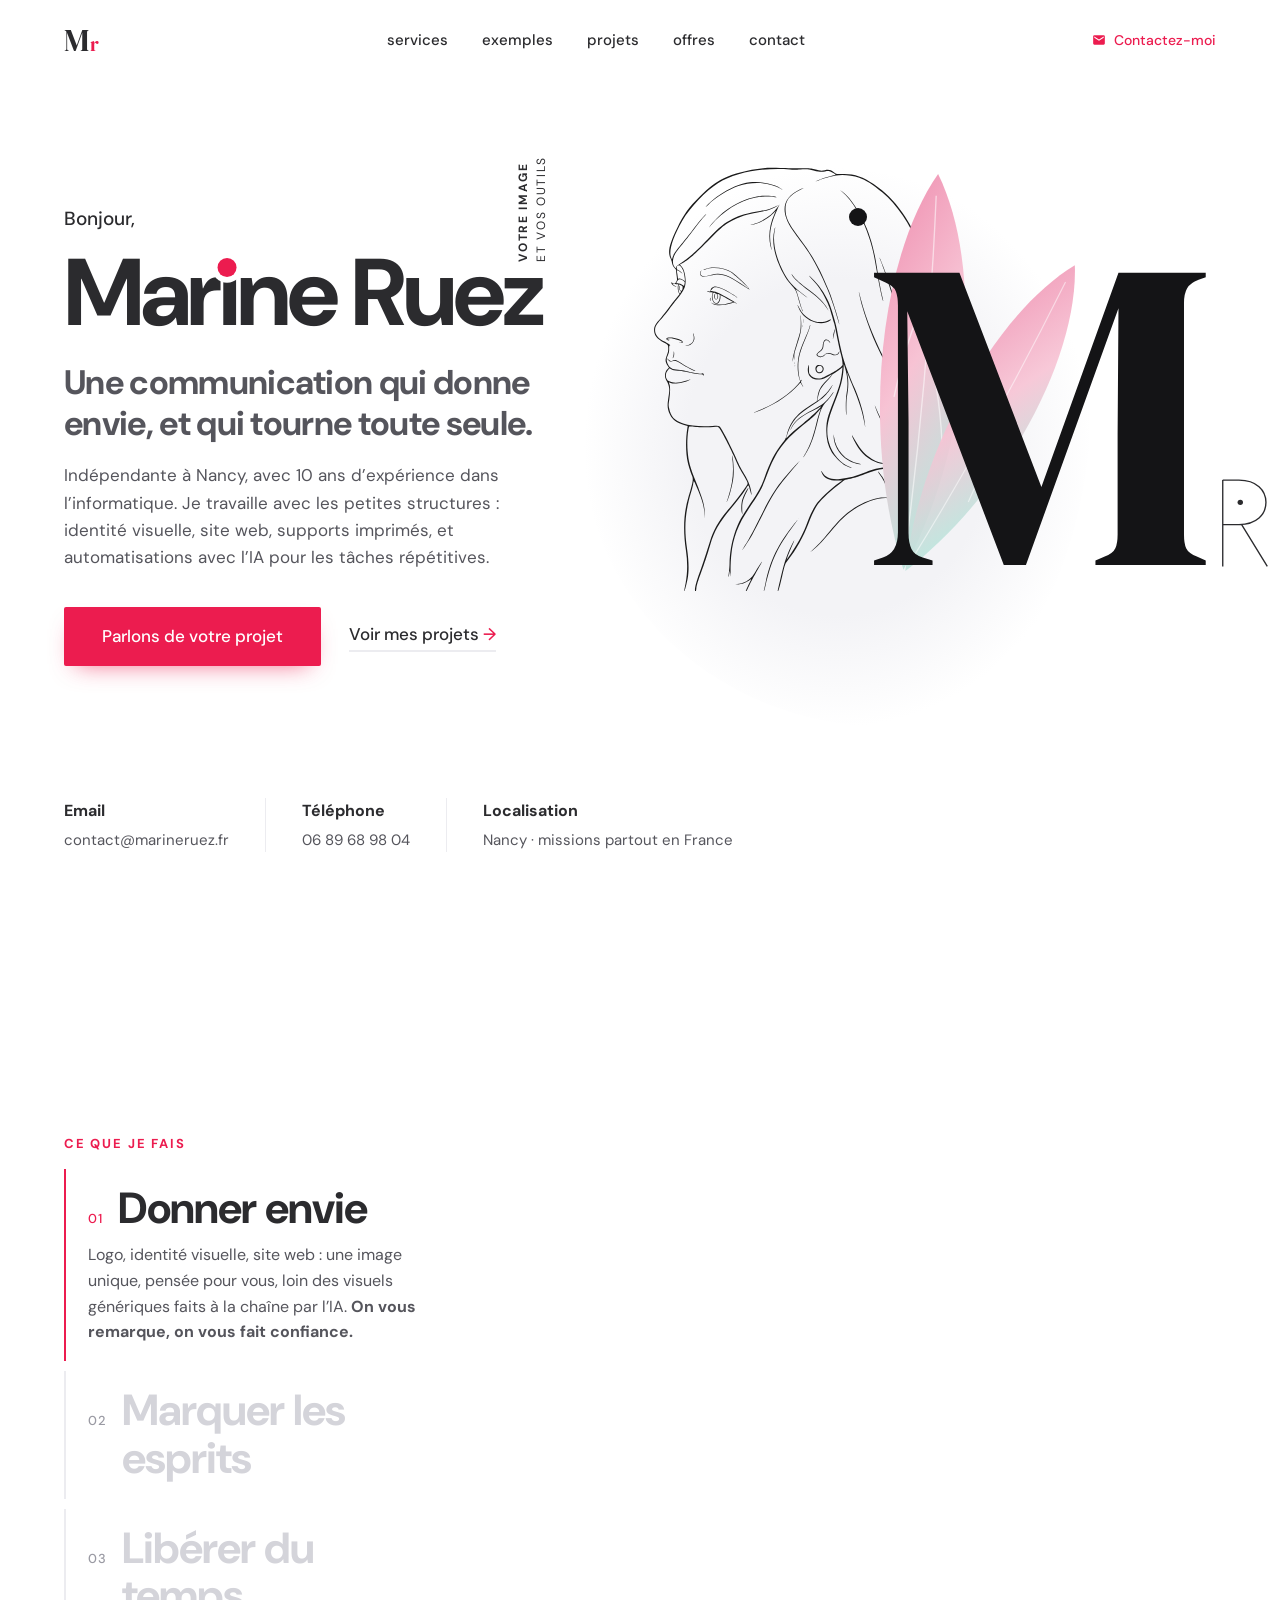
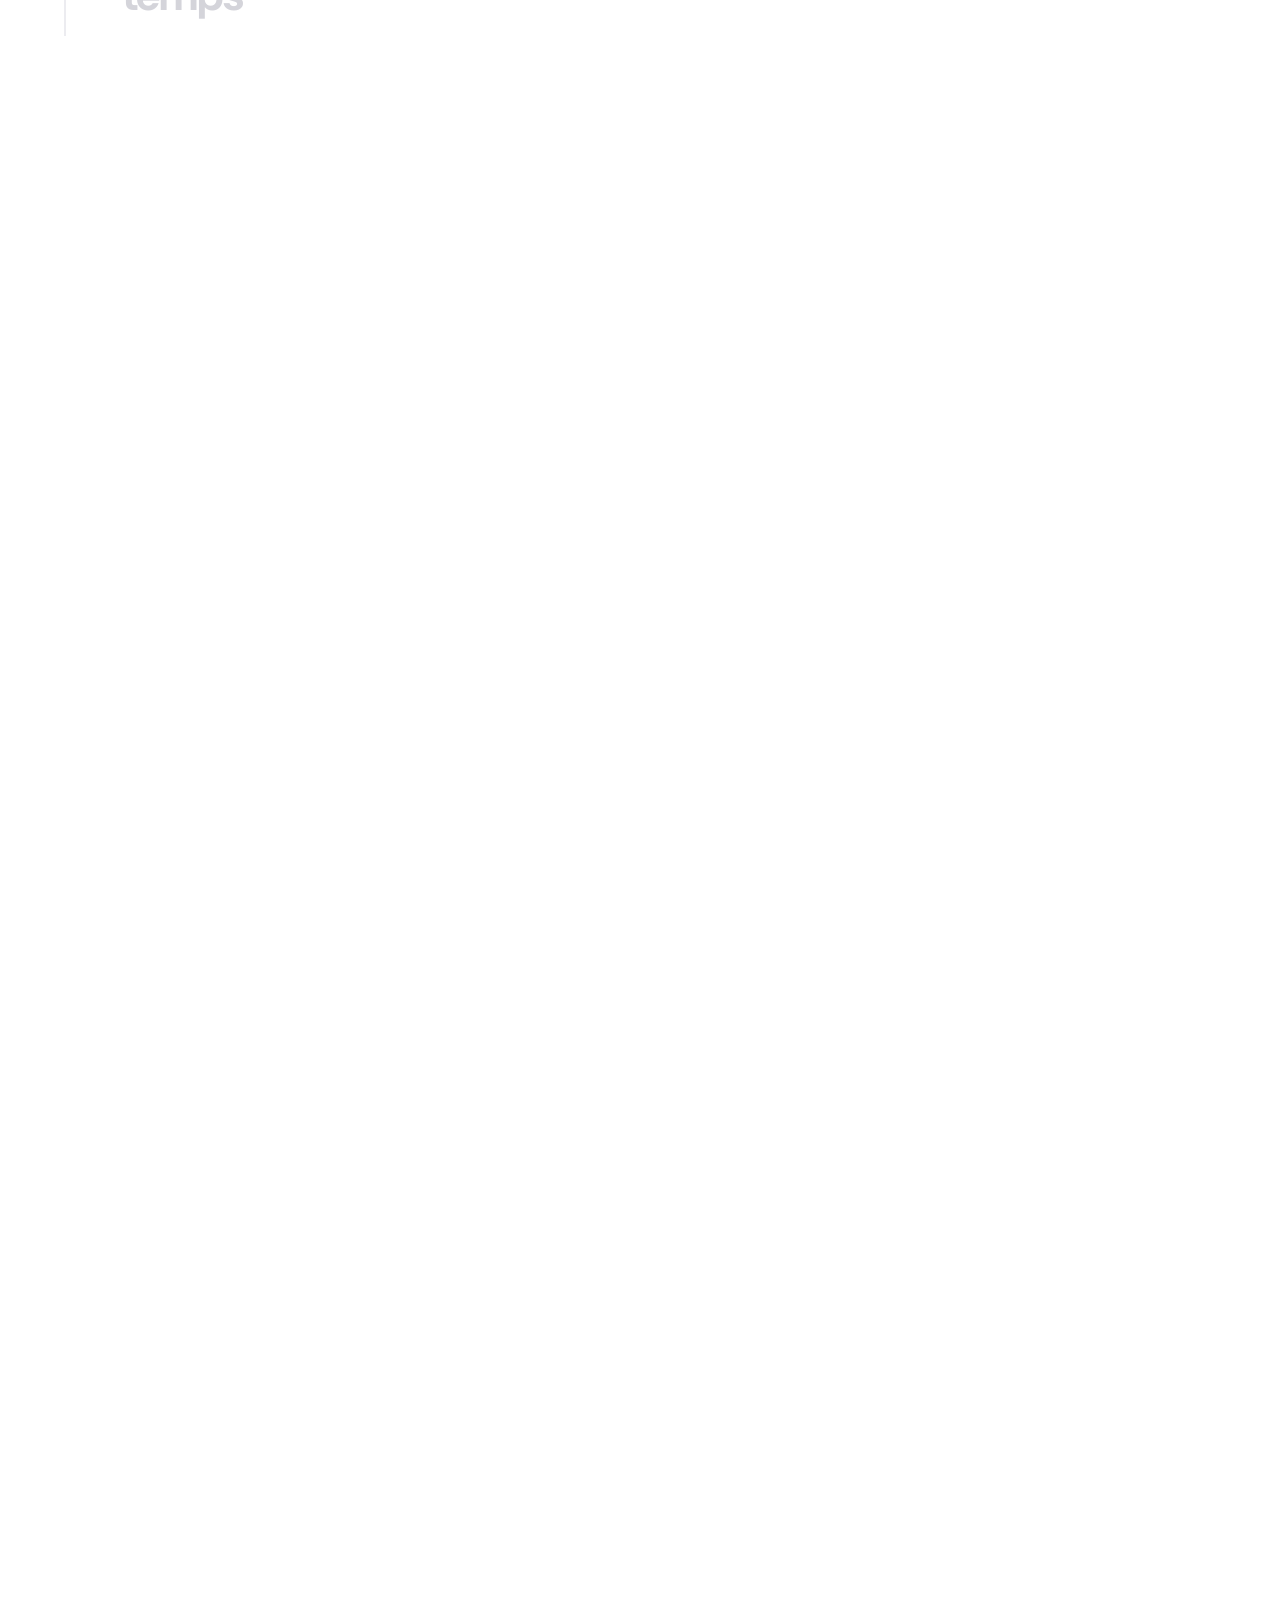
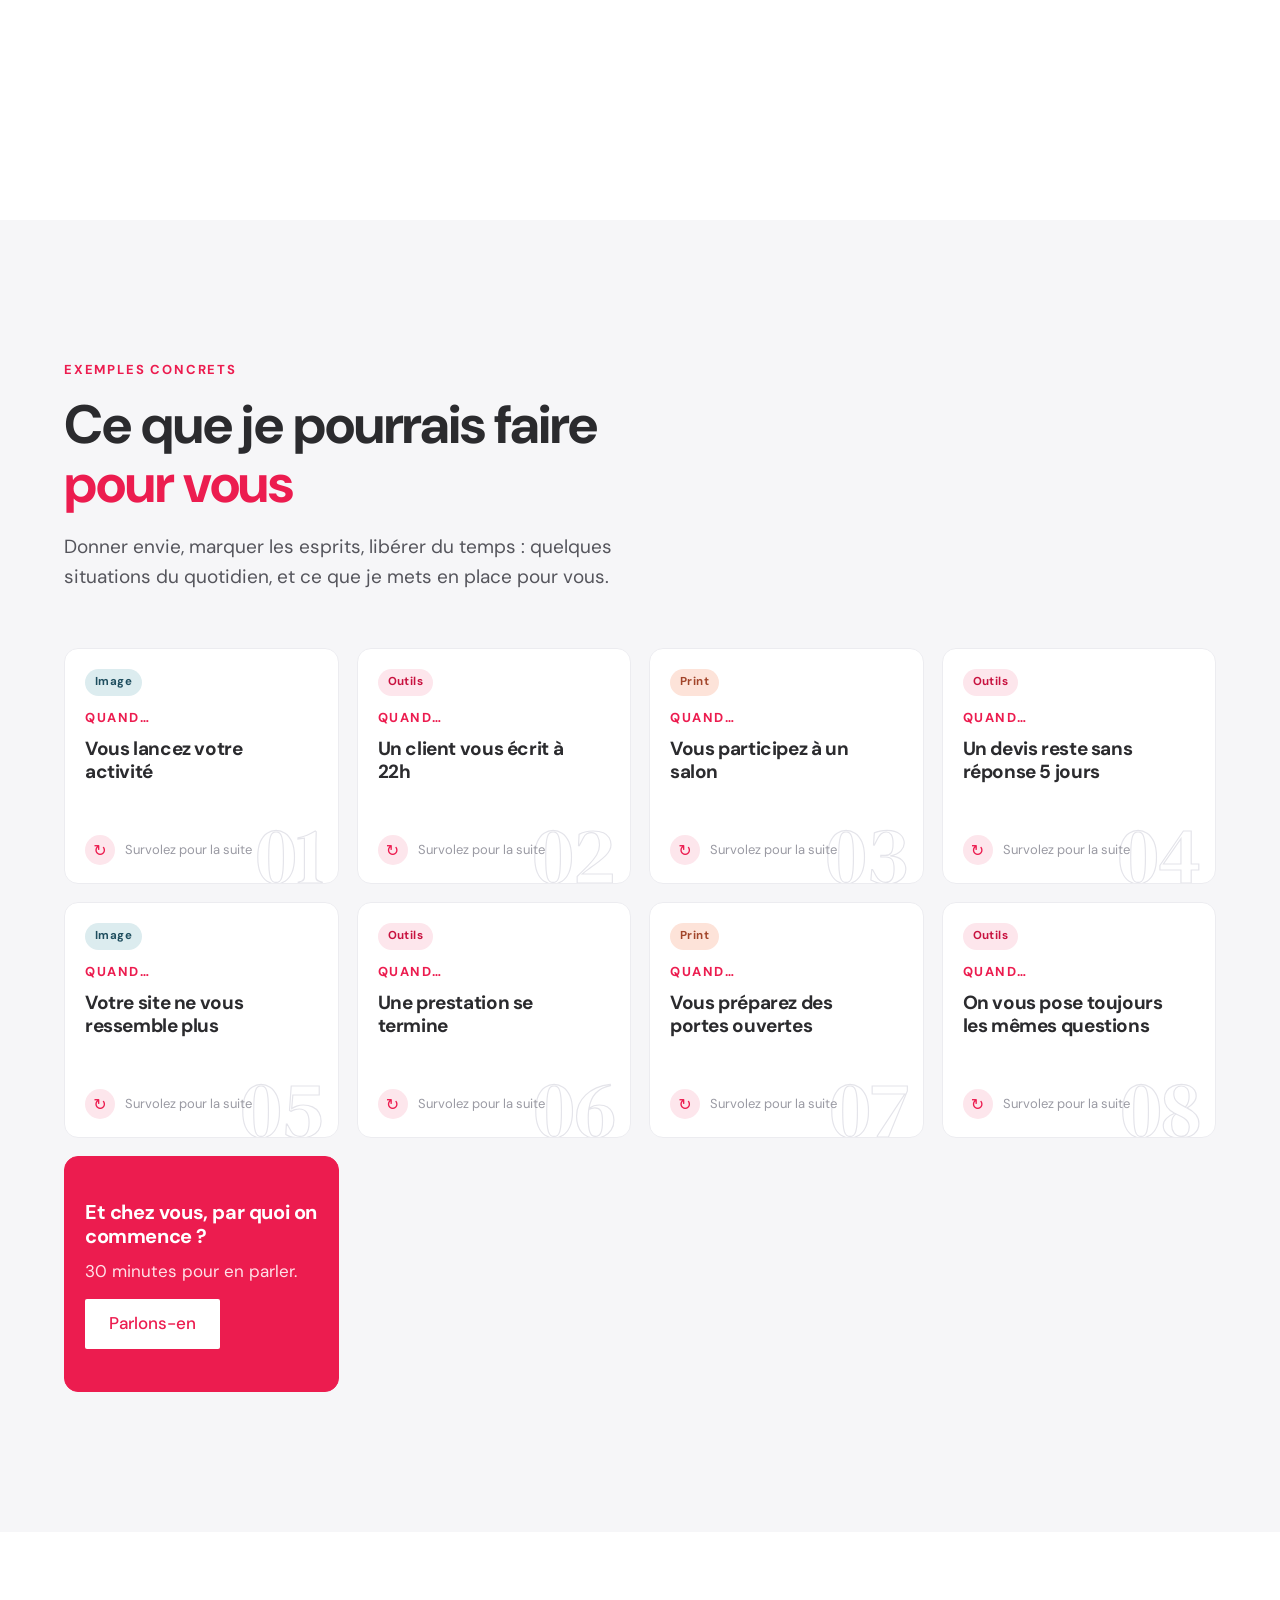
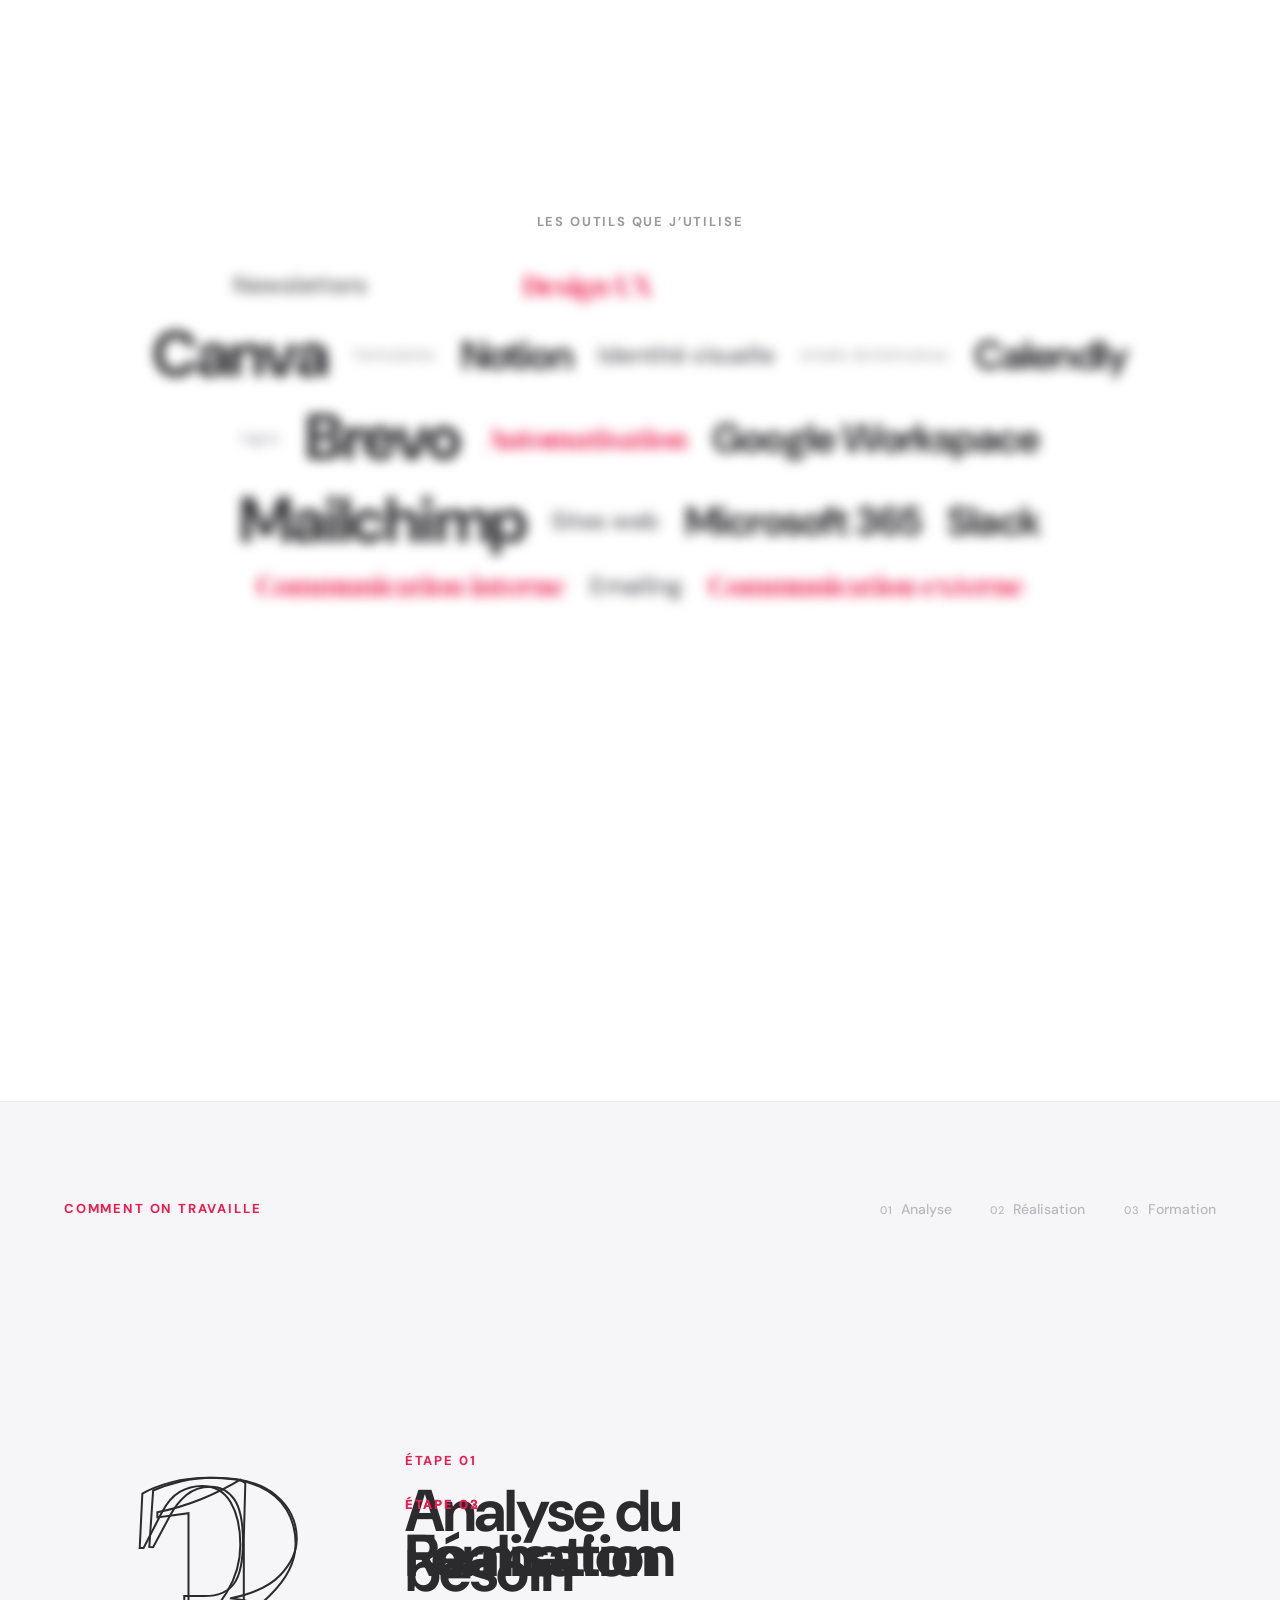
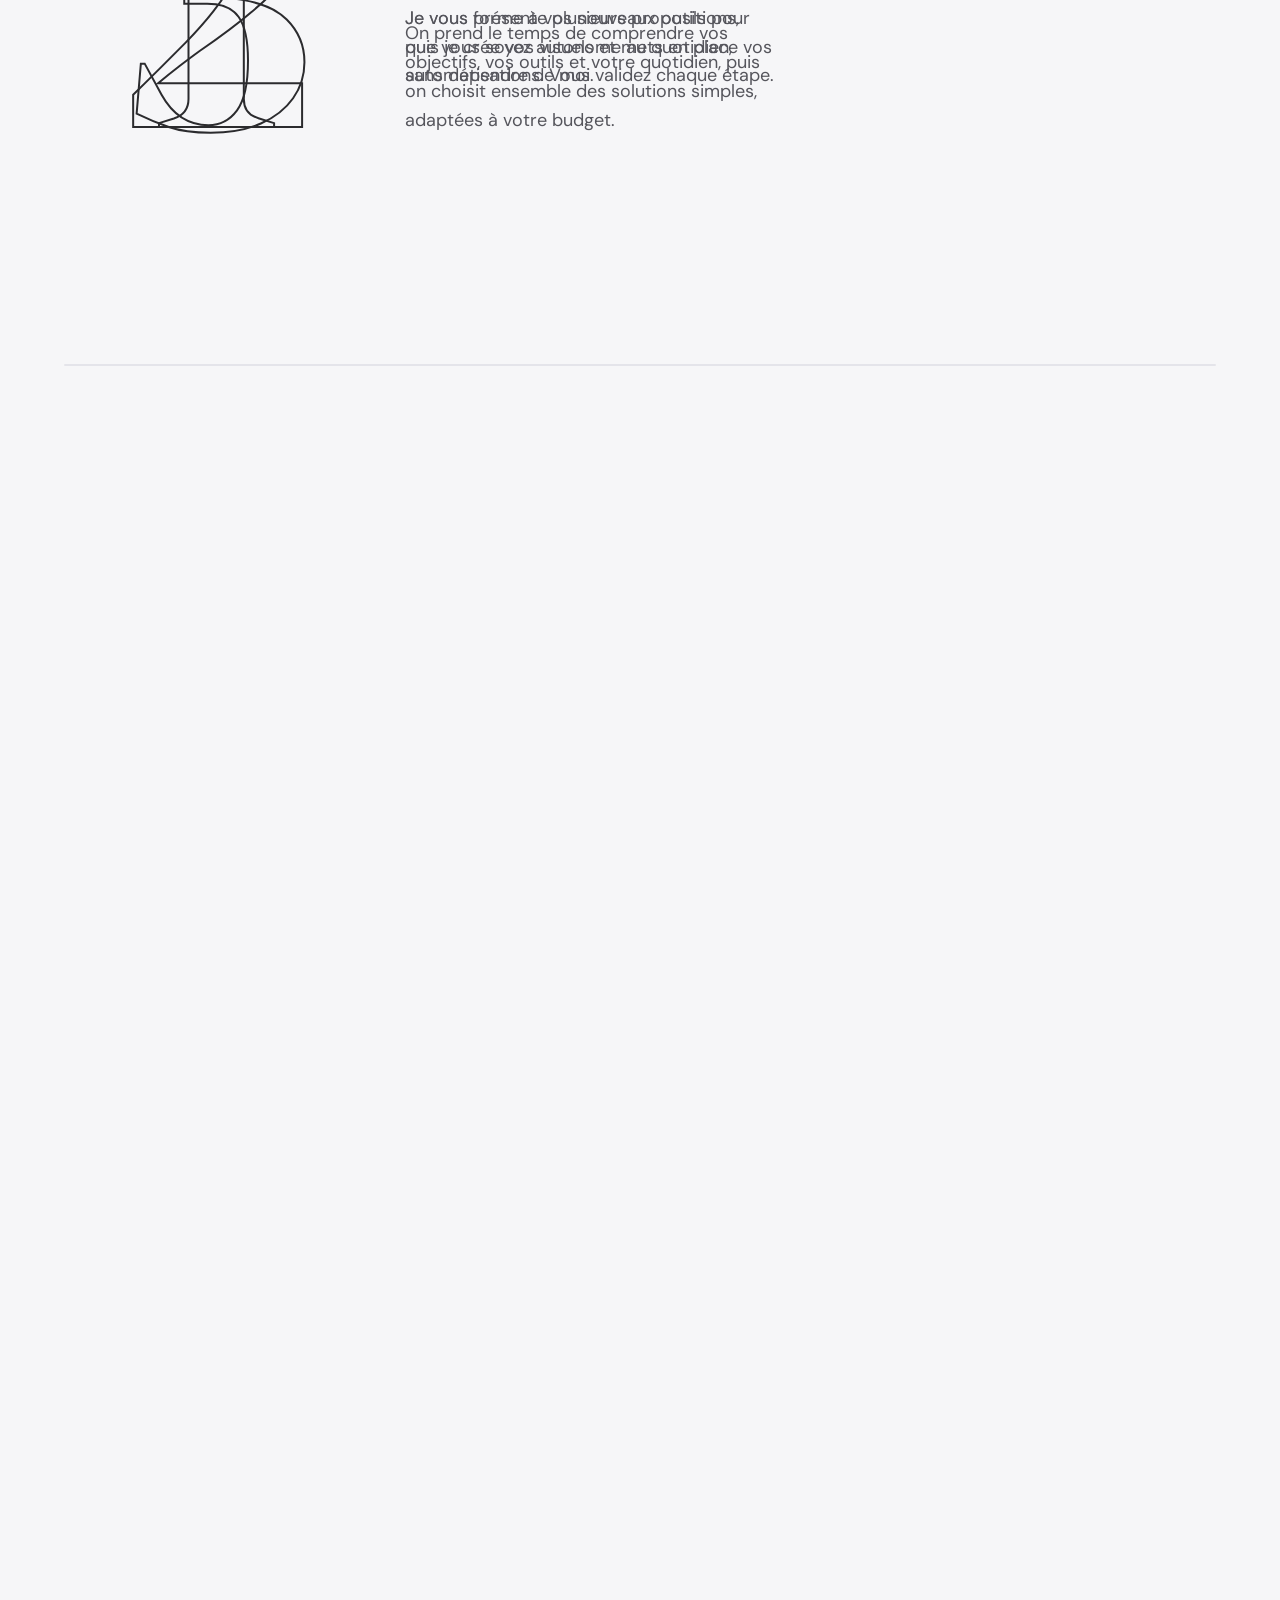
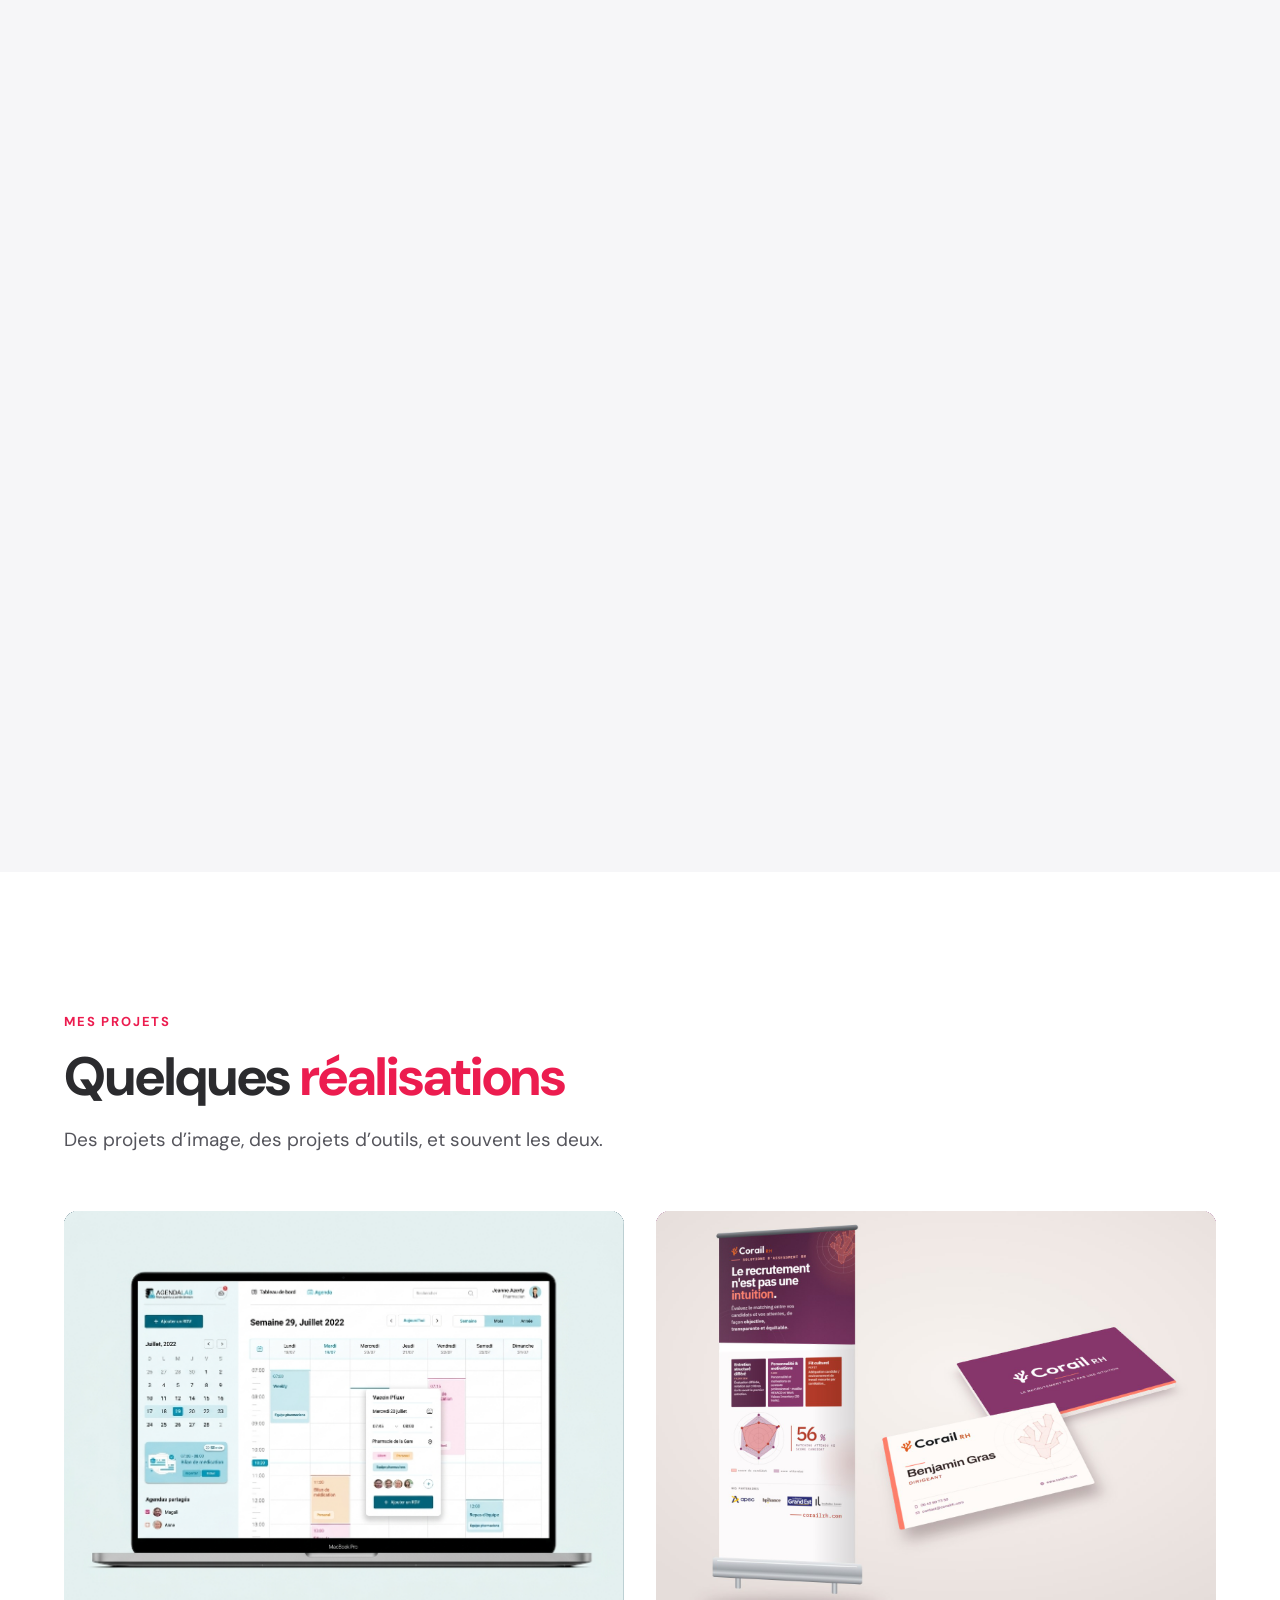
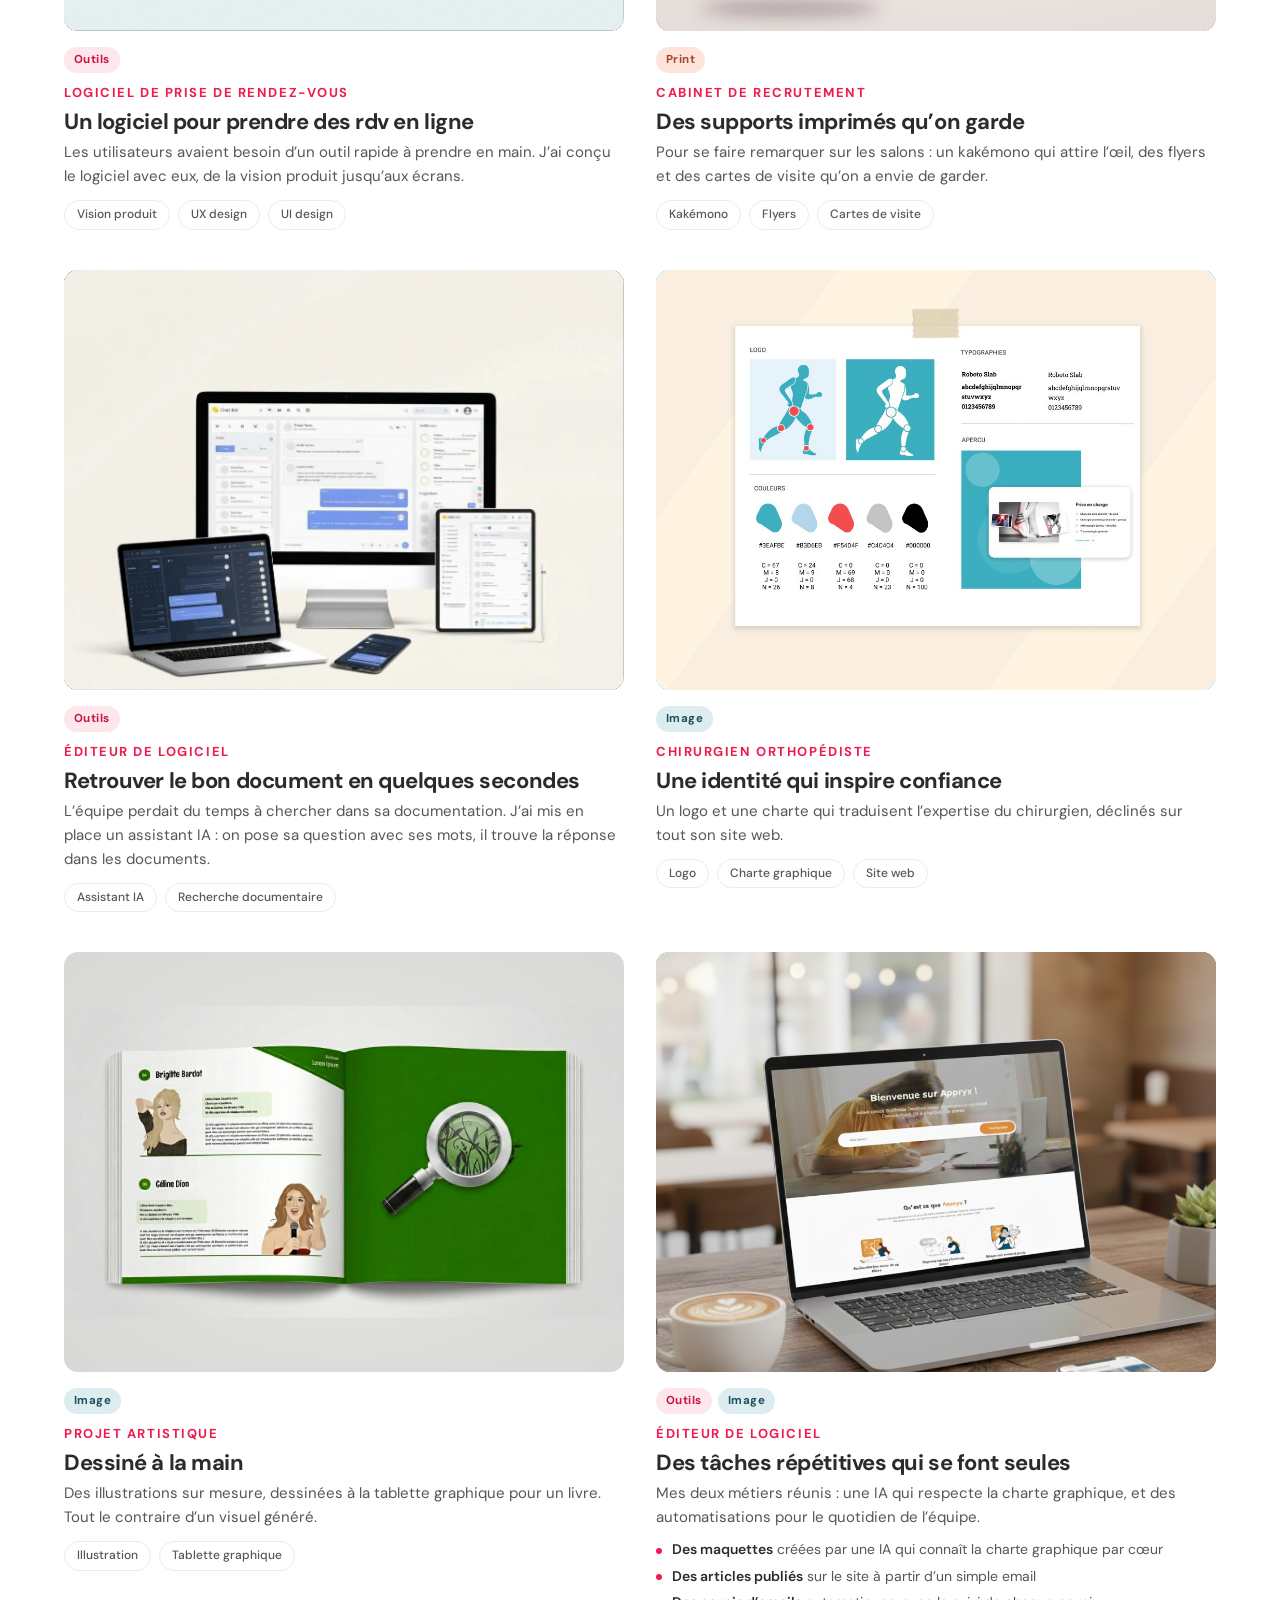
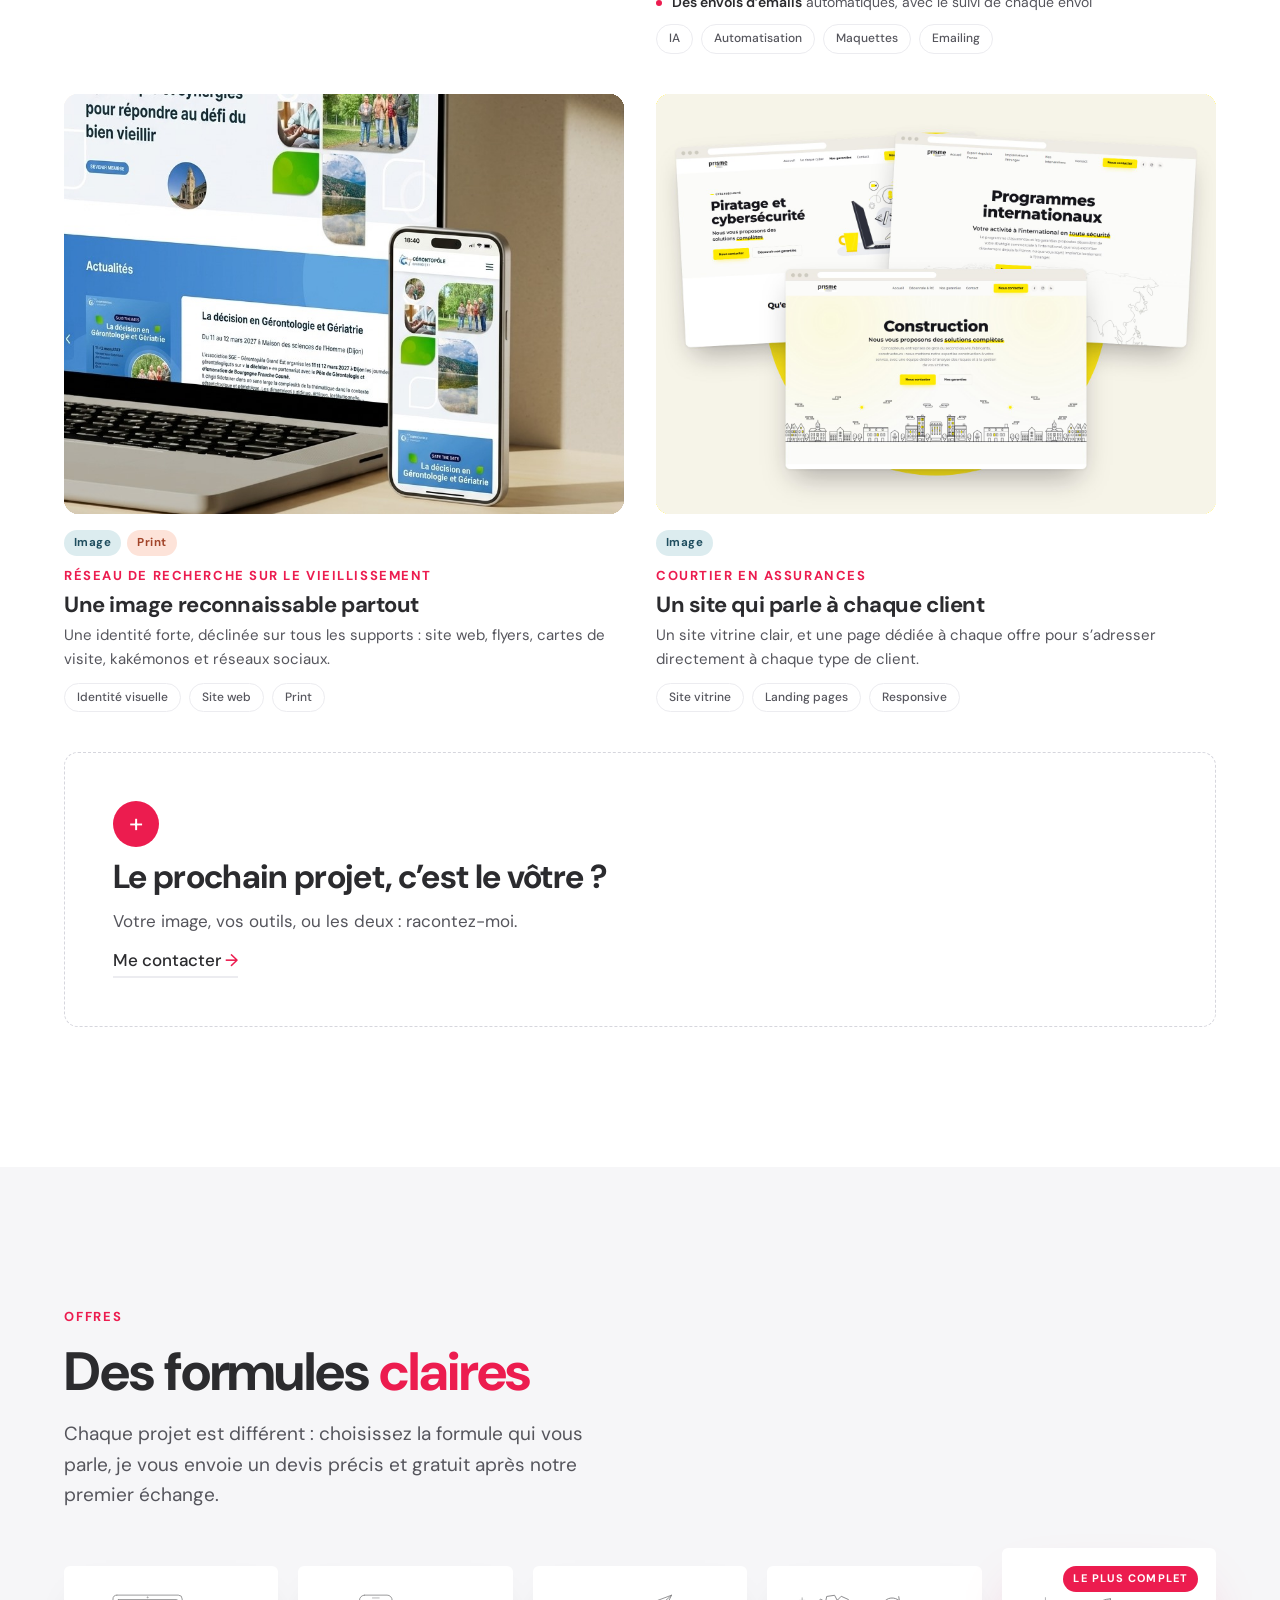
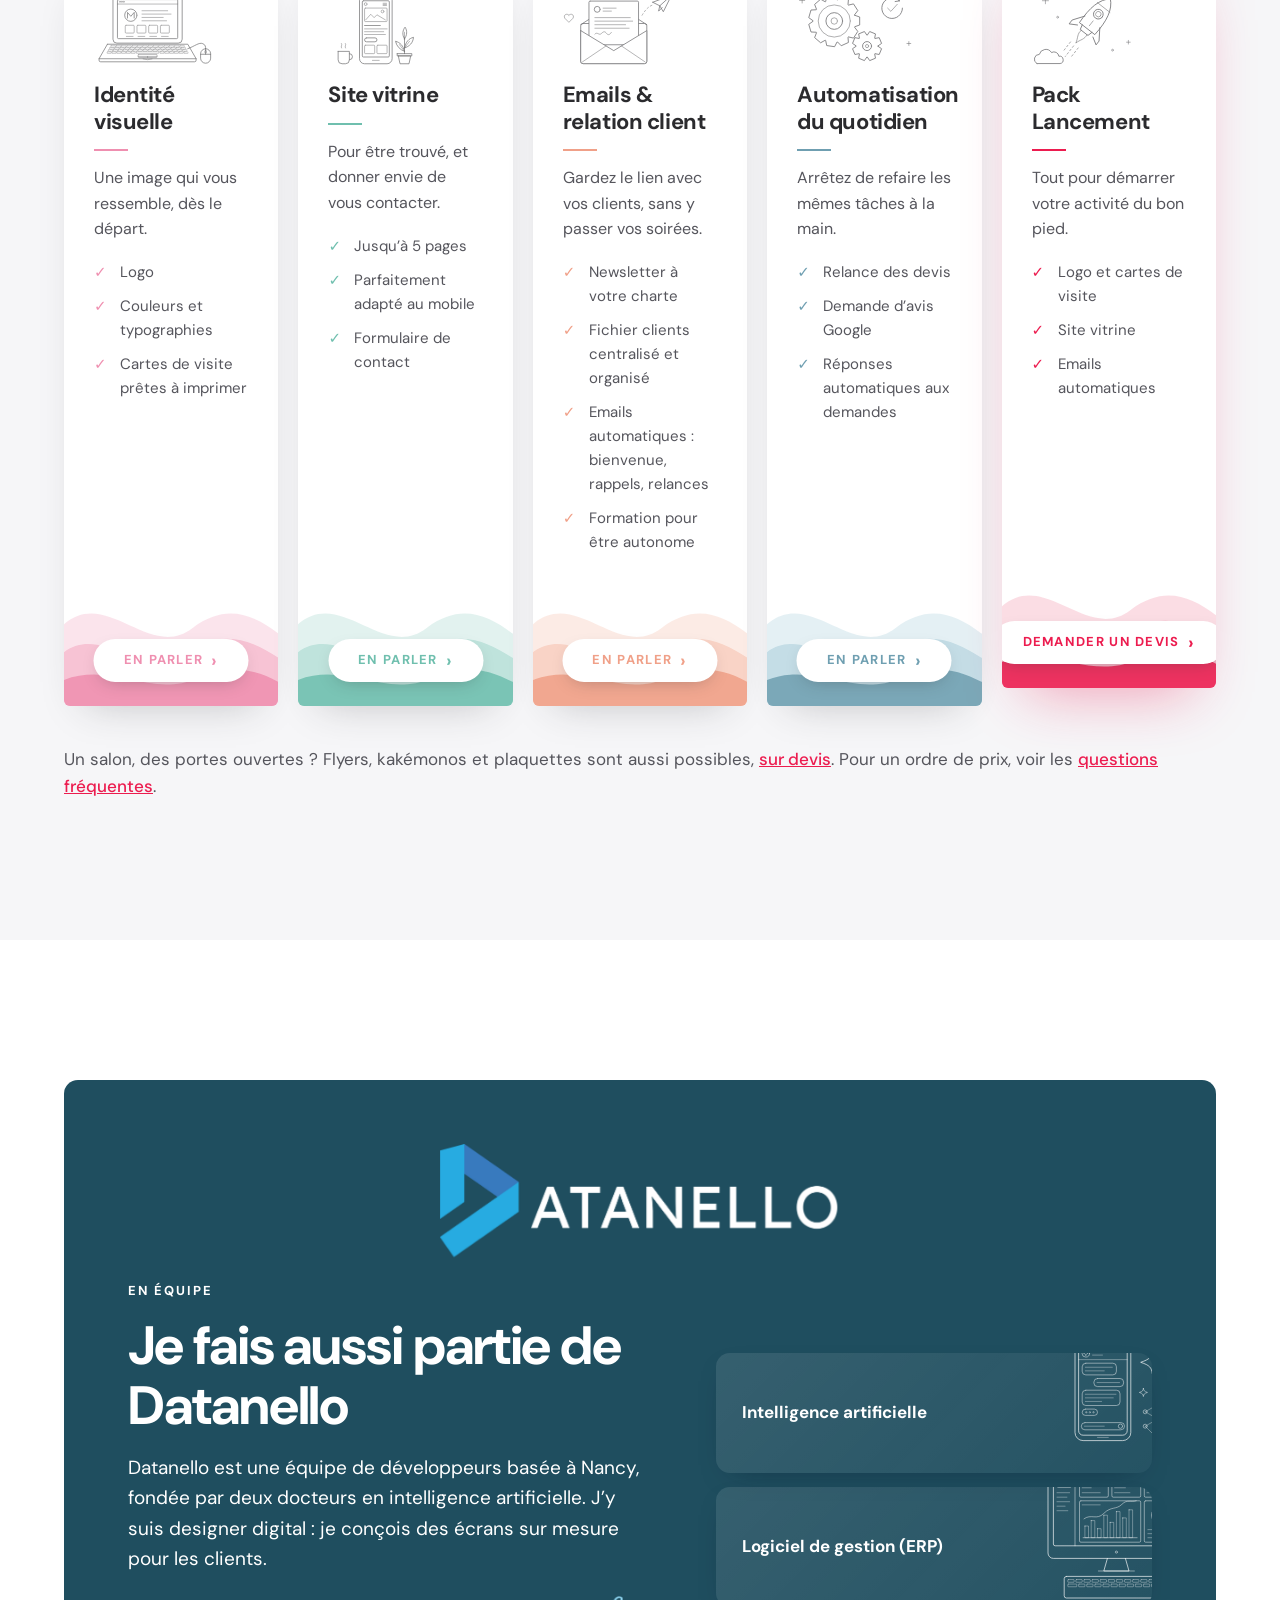
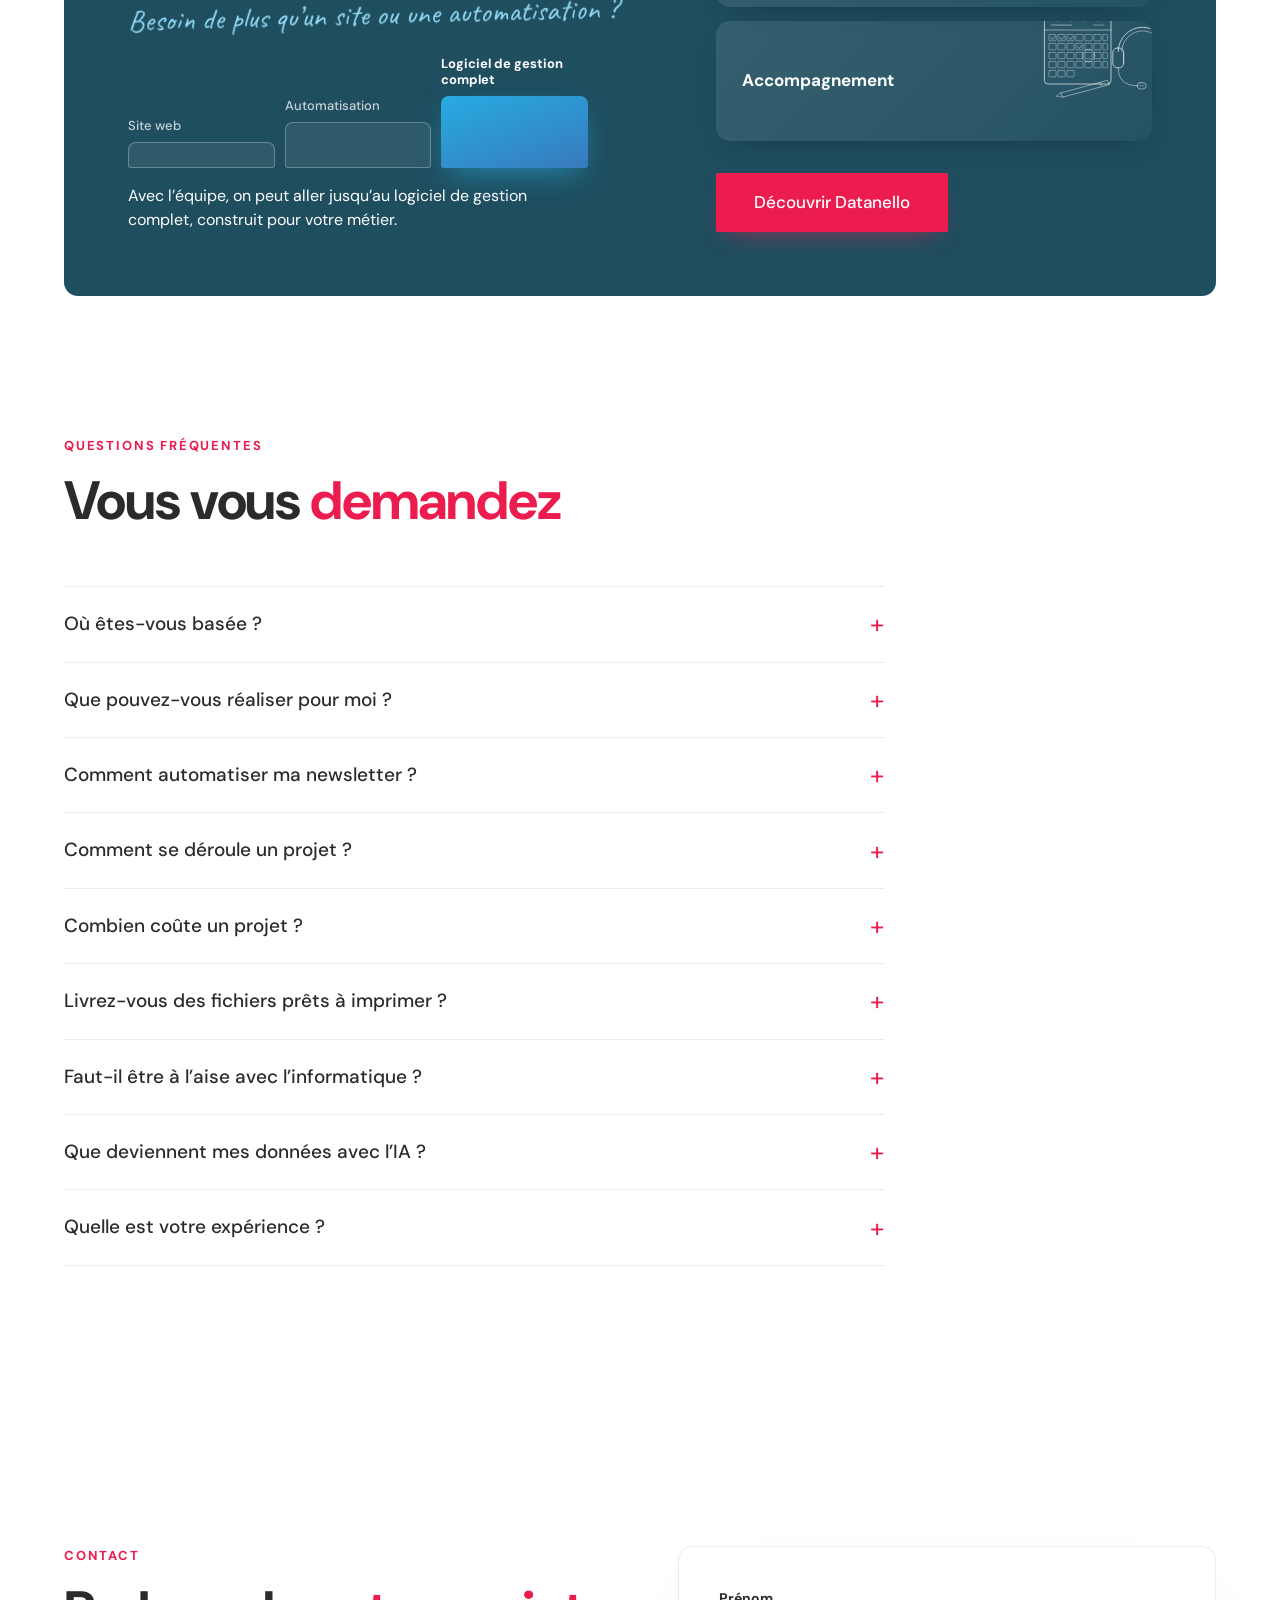
==== commit 906fab39: "Section Datanello et projet « logiciel de prise de rendez-vous » - Nouvelle section « Je fais aussi " ====
--- a/index.html
+++ b/index.html
@@ -467,14 +467,14 @@
         <article class="project reveal">
           <div class="project-link">
             <div class="project-cover" style="--cover:#1f4e5f">
-              <img src="assets/projets/erp-pharmacie.jpg" alt="Agenda du logiciel : vue semaine, rendez-vous et fenêtre de création de rendez-vous" onerror="this.remove()">
+              <img src="assets/projets/logiciel-rdv.jpg" alt="Agenda du logiciel : vue semaine, rendez-vous et fenêtre de création de rendez-vous" onerror="this.remove()">
               <span class="project-initial">01</span>
             </div>
             <div class="project-body">
               <ul class="project-cats"><li class="cat cat--outils">Outils</li></ul>
-              <p class="project-client">Logiciel pour pharmacies</p>
-              <h3>Un logiciel simple pour les pharmaciens</h3>
-              <p>Les pharmaciens avaient besoin d’un outil rapide à prendre en main. J’ai conçu le logiciel avec eux, de la vision produit jusqu’aux écrans.</p>
+              <p class="project-client">Logiciel de prise de rendez-vous</p>
+              <h3>Un logiciel pour prendre des rdv en ligne</h3>
+              <p>Les utilisateurs avaient besoin d’un outil rapide à prendre en main. J’ai conçu le logiciel avec eux, de la vision produit jusqu’aux écrans.</p>
               <ul class="project-tags"><li>Vision produit</li><li>UX design</li><li>UI design</li></ul>
             </div>
           </div>
@@ -853,6 +853,147 @@
       <p class="offer-note">Un salon, des portes ouvertes&nbsp;? Flyers, kakémonos et plaquettes sont aussi possibles, <a href="#contact">sur devis</a>. Pour un ordre de prix, voir les <a href="#faq">questions fréquentes</a>.</p>
     </section>
 
+    <!-- ============ Équipe : Datanello ============ -->
+    <section class="section team" id="equipe">
+      <div class="team-card reveal">
+        <!-- logo animé : les morceaux sont ajoutés par script.js, sans JS on voit le logo fixe -->
+        <div class="dn-stage" id="dn-stage">
+          <div class="dn-world">
+            <div class="dn-logo">
+              <img class="dn-final" src="assets/logo-datanello-blanc.png" alt="Datanello" width="3583" height="1013">
+            </div>
+          </div>
+        </div>
+        <div class="team-text">
+          <p class="eyebrow">En équipe</p>
+          <h2 class="title">Je fais aussi partie de <span class="accent">Datanello</span></h2>
+          <p class="lead">Datanello est une équipe de développeurs basée à Nancy, fondée par deux docteurs en intelligence artificielle. J’y suis designer digital&nbsp;: je conçois des écrans sur mesure pour les clients.</p>
+          <div class="team-more">
+            <p class="team-more-q">Besoin de plus qu’un site ou une automatisation&nbsp;?</p>
+            <!-- escalier : chaque marche va plus loin, la dernière est celle de l'équipe -->
+            <ol class="team-scale" aria-label="Du site au logiciel de gestion">
+              <li><span class="team-step"></span>Site web</li>
+              <li><span class="team-step"></span>Automatisation</li>
+              <li class="is-top"><span class="team-step"></span>Logiciel de gestion complet</li>
+            </ol>
+            <p class="team-more-a">Avec l’équipe, on peut aller jusqu’au logiciel de gestion complet, construit pour votre métier.</p>
+          </div>
+        </div>
+        <div class="team-side">
+          <ul class="team-points">
+            <!-- dessins au trait fin, dans le style des offres : en haut à droite, volontairement coupés -->
+            <li class="team-point">
+              <svg class="team-draw" viewBox="0 0 200 160" aria-hidden="true">
+                <!-- smartphone -->
+                <rect pathLength="1" style="--d:0.00s" x="70" y="6" width="62" height="118" rx="9"/>
+                <rect pathLength="1" style="--d:0.04s" x="74" y="12" width="54" height="106" rx="5"/>
+                <rect pathLength="1" style="--d:0.08s" class="fine" x="93" y="14.5" width="16" height="3" rx="1.5"/>
+                <path pathLength="1" style="--d:0.12s" class="key" d="M78 15.5h6M118 15.5h6"/>
+                <!-- conversation avec l'assistant IA -->
+                <circle pathLength="1" style="--d:0.16s" class="fine" cx="82" cy="27" r="4.2"/>
+                <path pathLength="1" style="--d:0.21s" class="key" d="M82 24.2c.3 1.8.8 2.3 2.6 2.8-1.8.5-2.3 1-2.6 2.8-.3-1.8-.8-2.3-2.6-2.8 1.8-.5 2.3-1 2.6-2.8Z"/>
+                <path pathLength="1" style="--d:0.25s" class="fine" d="M89.5 25.5h18"/>
+                <path pathLength="1" style="--d:0.29s" class="key" d="M89.5 29h11"/>
+                <path pathLength="1" style="--d:0.33s" class="key" d="M74 34h54"/>
+                <rect pathLength="1" style="--d:0.37s" class="fine" x="78" y="38" width="38" height="13" rx="4"/>
+                <path pathLength="1" style="--d:0.41s" class="key" d="M81.5 42.5h30M81.5 46.5h21"/>
+                <rect pathLength="1" style="--d:0.45s" class="fine" x="91" y="55" width="33" height="9" rx="4"/>
+                <path pathLength="1" style="--d:0.49s" class="key" d="M94.5 59.5h25"/>
+                <rect pathLength="1" style="--d:0.54s" class="fine" x="78" y="68" width="42" height="17" rx="4"/>
+                <path pathLength="1" style="--d:0.58s" class="key" d="M81.5 72.5h34M81.5 76.5h31M81.5 80.5h18"/>
+                <rect pathLength="1" style="--d:0.62s" class="fine" x="78" y="89" width="17" height="7" rx="3.5"/>
+                <circle pathLength="1" style="--d:0.66s" class="key" cx="82.5" cy="92.5" r=".8"/><circle pathLength="1" style="--d:0.70s" class="key" cx="86.5" cy="92.5" r=".8"/><circle pathLength="1" style="--d:0.74s" class="key" cx="90.5" cy="92.5" r=".8"/>
+                <rect pathLength="1" style="--d:0.78s" class="fine" x="77" y="104" width="48" height="8" rx="4"/>
+                <path pathLength="1" style="--d:0.82s" class="key" d="M80.5 108h22"/>
+                <circle pathLength="1" style="--d:0.86s" class="fine" cx="120.5" cy="108" r="2.4"/>
+                <path pathLength="1" style="--d:0.91s" class="key" d="M95 120.5h12"/>
+                <!-- étincelles de l'IA -->
+                <path pathLength="1" style="--d:0.95s" d="M156 24c1.1 7.4 2.9 9.6 13 13-10.1 3.4-11.9 5.6-13 13-1.1-7.4-2.9-9.6-13-13 10.1-3.4 11.9-5.6 13-13Z"/>
+                <path pathLength="1" style="--d:0.99s" class="fine" d="M176 54c.6 3.8 1.5 4.9 6.5 6.5-5 1.6-5.9 2.7-6.5 6.5-.6-3.8-1.5-4.9-6.5-6.5 5-1.6 5.9-2.7 6.5-6.5Z"/>
+                <path pathLength="1" style="--d:1.03s" class="fine" d="M146 66c.4 2.6 1 3.4 4.5 4.5-3.5 1.1-4.1 1.9-4.5 4.5-.4-2.6-1-3.4-4.5-4.5 3.5-1.1 4.1-1.9 4.5-4.5Z"/>
+                <!-- petit réseau de neurones -->
+                <path pathLength="1" style="--d:1.07s" class="key" d="M148 92l14 8M148 92l14-8M148 108l14-8M148 108l14 14M162 84l14 8M162 100l14-8M162 100l14 14M162 122l14-8"/>
+                <circle pathLength="1" style="--d:1.11s" class="fine" cx="148" cy="92" r="2.2"/><circle pathLength="1" style="--d:1.15s" class="fine" cx="148" cy="108" r="2.2"/>
+                <circle pathLength="1" style="--d:1.19s" class="fine" cx="162" cy="84" r="2.2"/><circle pathLength="1" style="--d:1.24s" class="fine" cx="162" cy="100" r="2.2"/><circle pathLength="1" style="--d:1.28s" class="fine" cx="162" cy="122" r="2.2"/>
+                <circle pathLength="1" style="--d:1.32s" class="fine" cx="176" cy="92" r="2.2"/><circle pathLength="1" style="--d:1.36s" class="fine" cx="176" cy="114" r="2.2"/>
+              </svg>
+              <div><strong>Intelligence artificielle</strong><span>Automatiser les tâches répétitives et exploiter vos données.</span></div>
+            </li>
+            <li class="team-point">
+              <svg class="team-draw" viewBox="0 0 200 160" aria-hidden="true">
+                <!-- écran d'ordinateur -->
+                <rect pathLength="1" style="--d:0.00s" x="40" y="4" width="152" height="102" rx="6"/>
+                <rect pathLength="1" style="--d:0.02s" x="46" y="10" width="140" height="82" rx="2"/>
+                <circle pathLength="1" style="--d:0.05s" class="fine" cx="116" cy="99" r="1.2"/>
+                <path pathLength="1" style="--d:0.07s" d="M106 106l-4 14h28l-4-14"/>
+                <path pathLength="1" style="--d:0.09s" class="fine" d="M96 120h40"/>
+                <!-- logiciel de gestion : barre de fenêtre, menu, indicateurs, graphiques -->
+                <path pathLength="1" style="--d:0.12s" class="fine" d="M46 18h140"/>
+                <circle pathLength="1" style="--d:0.14s" class="fine" cx="50.5" cy="14" r=".9"/><circle pathLength="1" style="--d:0.16s" class="fine" cx="54" cy="14" r=".9"/><circle pathLength="1" style="--d:0.19s" class="fine" cx="57.5" cy="14" r=".9"/>
+                <rect pathLength="1" style="--d:0.21s" class="key" x="96" y="12" width="40" height="4" rx="2"/>
+                <path pathLength="1" style="--d:0.23s" class="fine" d="M70 18v74"/>
+                <rect pathLength="1" style="--d:0.26s" class="fine" x="50" y="22" width="16" height="5" rx="1.2"/>
+                <path pathLength="1" style="--d:0.28s" class="key" d="M50 33h14M50 38h11M50 43h14M50 48h9M50 53h12"/>
+                <rect pathLength="1" style="--d:0.30s" class="fine" x="75" y="23" width="32" height="15" rx="1.5"/>
+                <rect pathLength="1" style="--d:0.33s" class="fine" x="111" y="23" width="32" height="15" rx="1.5"/>
+                <rect pathLength="1" style="--d:0.35s" class="fine" x="147" y="23" width="34" height="15" rx="1.5"/>
+                <path pathLength="1" style="--d:0.37s" class="key" d="M78 27.5h10M78 33h20M114 27.5h12M114 33h17M150 27.5h9M150 33h22"/>
+                <rect pathLength="1" style="--d:0.40s" class="fine" x="75" y="42" width="68" height="46" rx="1.5"/>
+                <path pathLength="1" style="--d:0.42s" class="key" d="M78 46.5h20"/>
+                <path pathLength="1" style="--d:0.44s" class="fine" d="M79 83h60"/>
+                <rect pathLength="1" style="--d:0.47s" class="key" x="81" y="70" width="4" height="13"/><rect pathLength="1" style="--d:0.49s" class="key" x="88" y="64" width="4" height="19"/><rect pathLength="1" style="--d:0.51s" class="key" x="95" y="73" width="4" height="10"/><rect pathLength="1" style="--d:0.54s" class="key" x="102" y="58" width="4" height="25"/><rect pathLength="1" style="--d:0.56s" class="key" x="109" y="66" width="4" height="17"/><rect pathLength="1" style="--d:0.58s" class="key" x="116" y="54" width="4" height="29"/><rect pathLength="1" style="--d:0.61s" class="key" x="123" y="61" width="4" height="22"/><rect pathLength="1" style="--d:0.63s" class="key" x="130" y="52" width="4" height="31"/>
+                <path pathLength="1" style="--d:0.65s" class="fine" d="M80 62c8-6 14 2 22-6s14-4 20-10 10-2 16-4"/>
+                <rect pathLength="1" style="--d:0.68s" class="fine" x="147" y="42" width="34" height="46" rx="1.5"/>
+                <circle pathLength="1" style="--d:0.70s" class="fine" cx="164" cy="58" r="9"/>
+                <circle pathLength="1" style="--d:0.72s" class="key" cx="164" cy="58" r="5"/>
+                <path pathLength="1" style="--d:0.75s" class="fine" d="M164 49v4M172.5 61l-3.8-1.3"/>
+                <path pathLength="1" style="--d:0.77s" class="key" d="M151 74h26M151 78.5h20M151 83h24"/>
+                <!-- clavier -->
+                <rect pathLength="1" style="--d:0.79s" x="58" y="126" width="118" height="24" rx="2.5"/>
+                <rect pathLength="1" style="--d:0.82s" class="key" x="62" y="129.5" width="7" height="3" rx=".6"/><rect pathLength="1" style="--d:0.84s" class="key" x="71" y="129.5" width="7" height="3" rx=".6"/><rect pathLength="1" style="--d:0.86s" class="key" x="80" y="129.5" width="7" height="3" rx=".6"/><rect pathLength="1" style="--d:0.89s" class="key" x="89" y="129.5" width="7" height="3" rx=".6"/><rect pathLength="1" style="--d:0.91s" class="key" x="98" y="129.5" width="7" height="3" rx=".6"/><rect pathLength="1" style="--d:0.93s" class="key" x="107" y="129.5" width="7" height="3" rx=".6"/><rect pathLength="1" style="--d:0.96s" class="key" x="116" y="129.5" width="7" height="3" rx=".6"/><rect pathLength="1" style="--d:0.98s" class="key" x="125" y="129.5" width="7" height="3" rx=".6"/><rect pathLength="1" style="--d:1.00s" class="key" x="134" y="129.5" width="7" height="3" rx=".6"/><rect pathLength="1" style="--d:1.03s" class="key" x="143" y="129.5" width="7" height="3" rx=".6"/><rect pathLength="1" style="--d:1.05s" class="key" x="152" y="129.5" width="7" height="3" rx=".6"/><rect pathLength="1" style="--d:1.07s" class="key" x="161" y="129.5" width="11" height="3" rx=".6"/>
+                <rect pathLength="1" style="--d:1.10s" class="key" x="62" y="134.5" width="10" height="3" rx=".6"/><rect pathLength="1" style="--d:1.12s" class="key" x="74" y="134.5" width="7" height="3" rx=".6"/><rect pathLength="1" style="--d:1.14s" class="key" x="83" y="134.5" width="7" height="3" rx=".6"/><rect pathLength="1" style="--d:1.17s" class="key" x="92" y="134.5" width="7" height="3" rx=".6"/><rect pathLength="1" style="--d:1.19s" class="key" x="101" y="134.5" width="7" height="3" rx=".6"/><rect pathLength="1" style="--d:1.21s" class="key" x="110" y="134.5" width="7" height="3" rx=".6"/><rect pathLength="1" style="--d:1.24s" class="key" x="119" y="134.5" width="7" height="3" rx=".6"/><rect pathLength="1" style="--d:1.26s" class="key" x="128" y="134.5" width="7" height="3" rx=".6"/><rect pathLength="1" style="--d:1.28s" class="key" x="137" y="134.5" width="7" height="3" rx=".6"/><rect pathLength="1" style="--d:1.31s" class="key" x="146" y="134.5" width="7" height="3" rx=".6"/><rect pathLength="1" style="--d:1.33s" class="key" x="155" y="134.5" width="17" height="3" rx=".6"/>
+                <!-- souris -->
+                <rect pathLength="1" style="--d:1.35s" x="184" y="126" width="16" height="24" rx="8"/>
+                <path pathLength="1" style="--d:1.38s" class="fine" d="M184 135h16M192 126v9"/>
+              </svg>
+              <div><strong>Logiciel de gestion (ERP)</strong><span>Stocks, facturation, comptabilité, clients&nbsp;: un outil sur mesure construit avec Odoo.</span></div>
+            </li>
+            <li class="team-point">
+              <svg class="team-draw" viewBox="0 0 200 160" aria-hidden="true">
+                <!-- calendrier de bureau : les étapes cochées -->
+                <path pathLength="1" style="--d:0.00s" d="M40 36h66a4 4 0 0 1 4 4v66a4 4 0 0 1-4 4H40a4 4 0 0 1-4-4V40a4 4 0 0 1 4-4Z"/>
+                <path pathLength="1" style="--d:0.03s" class="fine" d="M36 50h74"/>
+                <rect pathLength="1" style="--d:0.05s" class="fine" x="49" y="30" width="3" height="10" rx="1.5"/><rect pathLength="1" style="--d:0.08s" class="fine" x="64" y="30" width="3" height="10" rx="1.5"/><rect pathLength="1" style="--d:0.11s" class="fine" x="79" y="30" width="3" height="10" rx="1.5"/><rect pathLength="1" style="--d:0.14s" class="fine" x="94" y="30" width="3" height="10" rx="1.5"/>
+                <path pathLength="1" style="--d:0.16s" class="fine" d="M44 44.5h22"/>
+                <path pathLength="1" style="--d:0.19s" class="key" d="M90 44.5h12"/>
+                <rect pathLength="1" style="--d:0.22s" class="key" x="41" y="55" width="8" height="7" rx=".8"/><rect pathLength="1" style="--d:0.25s" class="key" x="51" y="55" width="8" height="7" rx=".8"/><rect pathLength="1" style="--d:0.27s" class="key" x="61" y="55" width="8" height="7" rx=".8"/><rect pathLength="1" style="--d:0.30s" class="key" x="71" y="55" width="8" height="7" rx=".8"/><rect pathLength="1" style="--d:0.33s" class="key" x="81" y="55" width="8" height="7" rx=".8"/><rect pathLength="1" style="--d:0.36s" class="key" x="91" y="55" width="8" height="7" rx=".8"/><rect pathLength="1" style="--d:0.38s" class="key" x="101" y="55" width="5" height="7" rx=".8"/>
+                <rect pathLength="1" style="--d:0.41s" class="key" x="41" y="65" width="8" height="7" rx=".8"/><rect pathLength="1" style="--d:0.44s" class="key" x="51" y="65" width="8" height="7" rx=".8"/><rect pathLength="1" style="--d:0.47s" class="key" x="61" y="65" width="8" height="7" rx=".8"/><rect pathLength="1" style="--d:0.49s" class="key" x="71" y="65" width="8" height="7" rx=".8"/><rect pathLength="1" style="--d:0.52s" class="key" x="81" y="65" width="8" height="7" rx=".8"/><rect pathLength="1" style="--d:0.55s" class="key" x="91" y="65" width="8" height="7" rx=".8"/><rect pathLength="1" style="--d:0.58s" class="key" x="101" y="65" width="5" height="7" rx=".8"/>
+                <rect pathLength="1" style="--d:0.60s" class="key" x="41" y="75" width="8" height="7" rx=".8"/><rect pathLength="1" style="--d:0.63s" class="key" x="51" y="75" width="8" height="7" rx=".8"/><rect pathLength="1" style="--d:0.66s" class="key" x="61" y="75" width="8" height="7" rx=".8"/><rect pathLength="1" style="--d:0.69s" class="key" x="71" y="75" width="8" height="7" rx=".8"/><rect pathLength="1" style="--d:0.71s" class="key" x="81" y="75" width="8" height="7" rx=".8"/><rect pathLength="1" style="--d:0.74s" class="key" x="91" y="75" width="8" height="7" rx=".8"/><rect pathLength="1" style="--d:0.77s" class="key" x="101" y="75" width="5" height="7" rx=".8"/>
+                <rect pathLength="1" style="--d:0.80s" class="key" x="41" y="85" width="8" height="7" rx=".8"/><rect pathLength="1" style="--d:0.82s" class="key" x="51" y="85" width="8" height="7" rx=".8"/><rect pathLength="1" style="--d:0.85s" class="key" x="61" y="85" width="8" height="7" rx=".8"/><rect pathLength="1" style="--d:0.88s" class="key" x="71" y="85" width="8" height="7" rx=".8"/><rect pathLength="1" style="--d:0.91s" class="key" x="81" y="85" width="8" height="7" rx=".8"/><rect pathLength="1" style="--d:0.93s" class="key" x="91" y="85" width="8" height="7" rx=".8"/><rect pathLength="1" style="--d:0.96s" class="key" x="101" y="85" width="5" height="7" rx=".8"/>
+                <rect pathLength="1" style="--d:0.99s" class="key" x="41" y="95" width="8" height="7" rx=".8"/><rect pathLength="1" style="--d:1.02s" class="key" x="51" y="95" width="8" height="7" rx=".8"/><rect pathLength="1" style="--d:1.04s" class="key" x="61" y="95" width="8" height="7" rx=".8"/>
+                <path pathLength="1" style="--d:1.07s" class="fine" d="M43 58.5l2 2 3-3.5M53 58.5l2 2 3-3.5M63 58.5l2 2 3-3.5M73 68.5l2 2 3-3.5"/>
+                <circle pathLength="1" style="--d:1.10s" class="fine" cx="85" cy="78.5" r="7"/>
+                <!-- casque avec micro : le suivi -->
+                <path pathLength="1" style="--d:1.13s" d="M118 74a27 27 0 0 1 54 0"/>
+                <path pathLength="1" style="--d:1.15s" class="fine" d="M122 74a23 23 0 0 1 46 0"/>
+                <rect pathLength="1" style="--d:1.18s" x="112" y="70" width="12" height="22" rx="5"/>
+                <rect pathLength="1" style="--d:1.21s" x="166" y="70" width="12" height="22" rx="5"/>
+                <path pathLength="1" style="--d:1.24s" class="fine" d="M124 75v12M166 75v12"/>
+                <path pathLength="1" style="--d:1.26s" class="fine" d="M118 92c0 14 8 20 22 20"/>
+                <rect pathLength="1" style="--d:1.29s" class="fine" x="139" y="108.5" width="10" height="7" rx="3.5"/>
+                <path pathLength="1" style="--d:1.32s" class="key" d="M141.5 112h5"/>
+                <!-- stylo -->
+                <path pathLength="1" style="--d:1.35s" class="fine" d="M54 120l52-14 2.4 4.6-52 14Z"/>
+                <path pathLength="1" style="--d:1.37s" class="key" d="M54 120l-5 3.6 7.4.9M98 108.2l1.2 4.6"/>
+              </svg>
+              <div><strong>Accompagnement</strong><span>De l’analyse du besoin à la formation, puis le suivi après la mise en ligne.</span></div>
+            </li>
+          </ul>
+          <a href="https://www.datanello.fr/" class="btn" target="_blank" rel="noopener">Découvrir Datanello</a>
+        </div>
+      </div>
+    </section>
+
     <!-- ============ Questions fréquentes (utile aussi pour Google et les IA) ============ -->
     <section class="section faq" id="faq">
       <div class="section-head">
@@ -894,7 +1035,7 @@
         </details>
         <details>
           <summary>Quelle est votre expérience&nbsp;?</summary>
-          <p>10 ans dans l’informatique de santé et 6 ans en indépendante, avec une spécialisation en design UX. J’ai travaillé notamment pour un logiciel destiné aux pharmaciens, un cabinet de recrutement, un courtier en assurances, un chirurgien orthopédiste et un réseau de recherche.</p>
+          <p>10 ans dans l’informatique de santé et 6 ans en indépendante, avec une spécialisation en design UX. J’ai travaillé notamment pour un logiciel de prise de rendez-vous en ligne, un cabinet de recrutement, un courtier en assurances, un chirurgien orthopédiste et un réseau de recherche.</p>
         </details>
       </div>
     </section>
--- a/styles.css
+++ b/styles.css
@@ -673,6 +673,15 @@
   box-shadow: 0 18px 40px -22px rgba(43, 43, 46, .28);
 }
 .offer.reveal { transition: opacity .7s ease, transform .7s ease, translate .3s ease, box-shadow .3s ease; }
+/* tuile qui tourne sur elle-même au survol (skill tuile-rotation) :
+   le décalage d'apparition ne s'applique qu'à l'opacité, pour que la rotation réponde tout de suite */
+.offer { transform-origin: 50% 50%; }
+.offer.reveal.is-in {
+  transition: opacity .7s ease, transform .5s cubic-bezier(.2, .8, .2, 1), translate .3s ease, box-shadow .5s ease;
+  transition-delay: var(--rd, 0s), 0s, 0s, 0s;
+}
+.offer:nth-child(2) { --rd: .08s; } .offer:nth-child(3) { --rd: .16s; }
+.offer:nth-child(4) { --rd: .24s; } .offer:nth-child(5) { --rd: .32s; }
 .offer-art { height: 72px; margin-bottom: 2px; align-self: flex-start; }
 .offer--featured .offer-art { margin-top: 18px; }
 .offer-art img, .offer-art svg { height: 100%; width: auto; max-width: 100%; object-fit: contain; }
@@ -719,7 +728,8 @@
 .offer-cta { transition: background .25s, color .25s, box-shadow .25s; }
 @media (hover: hover) {
   .offer:hover { box-shadow: 0 34px 60px -26px color-mix(in srgb, var(--c2) 55%, transparent); }
-  .offer:hover h3::after { width: 72px; }
+  /* la carte tourne sur elle-même : le côté gauche vient vers l'avant, le droit recule */
+  .offer.is-in:hover { transform: perspective(900px) rotateY(10deg); }  .offer:hover h3::after { width: 72px; }
   .offer:hover .offer-art img, .offer:hover .offer-art svg { transform: scale(1.06) rotate(-1.5deg); }
   .offer:hover .offer-wave .w1 { transform: translate(-12px, -14px); }
   .offer:hover .offer-wave .w2 { transform: translate(10px, -9px); }
@@ -728,10 +738,151 @@
 }
 @media (prefers-reduced-motion: reduce) {
   .offer h3::after, .offer-art img, .offer-art svg, .offer-wave path { transition: none; }
+  .offer.reveal.is-in { transition: none; }
 }
 @media (max-width: 640px) { .offer--featured { translate: none; } }
 .offer-note { margin-top: 40px; color: var(--ink-soft); }
 .offer-note a { color: var(--accent); font-weight: 500; }
+
+/* ---------- Équipe : Datanello ---------- */
+.team-card {
+  display: grid; grid-template-columns: 1.2fr 1fr; gap: clamp(32px, 5vw, 80px); align-items: center;
+  background: var(--teal); color: #fff; border-radius: var(--radius); padding: clamp(32px, 5vw, 72px);
+}
+
+/* scène du logo Datanello : sol en perspective, caméra 3D, morceaux qui se construisent */
+.dn-stage {
+  grid-column: 1 / -1; position: relative; isolation: isolate; margin-bottom: calc(24px - clamp(32px, 5vw, 80px));
+  display: grid; justify-items: center; perspective: 1100px; perspective-origin: 50% 50%;
+}
+.dn-glow {
+  position: absolute; left: 50%; top: 50%; width: 520px; max-width: 100%; aspect-ratio: 3; translate: -50% -50%; z-index: -1; pointer-events: none; opacity: 0;
+  background: radial-gradient(closest-side, rgba(39, 171, 225, .32), transparent);
+}
+.dn-world { position: relative; width: min(100%, 400px); transform-style: preserve-3d; }
+/* ordinateur : logo centré en haut, puis texte à gauche et tuiles à droite, alignés par le bas */
+@media (min-width: 901px) {
+  .team-text { grid-column: 1; grid-row: 2; align-self: start; }
+  .team-side { grid-column: 2; grid-row: 2; align-self: end; }
+}
+.dn-logo { position: relative; aspect-ratio: 3583 / 1013; transform-style: preserve-3d; }
+.dn-final { position: absolute; inset: 0; width: 100%; height: 100%; display: block; }
+.dn-piece, .dn-letter, .dn-sheen, .dn-guides, .dn-shadow { position: absolute; pointer-events: none; opacity: 0; }
+.dn-piece { top: 0; left: 0; width: 20.0949%; height: 100%; }
+.dn-letter { inset: 0; background: url(assets/logo-datanello-blanc.png) 0 0 / 100% 100% no-repeat; }
+.dn-sheen {
+  inset: 0; transform: translateZ(2px);
+  background: linear-gradient(105deg, transparent 0 40%, rgba(255, 255, 255, .95) 50%, transparent 60% 100%) 120% 0 / 300% 100% no-repeat;
+  -webkit-mask: url(assets/logo-datanello.png) 0 0 / 100% 100% no-repeat; mask: url(assets/logo-datanello.png) 0 0 / 100% 100% no-repeat;
+}
+.dn-guides { inset: 0; width: 100%; height: 100%; overflow: visible; }
+.dn-guides * { fill: none; stroke: #387abe; stroke-width: 1.2; vector-effect: non-scaling-stroke; stroke-dasharray: 1; stroke-dashoffset: 1; }
+.dn-shadow { left: 6%; right: 6%; bottom: -26%; height: 22%; background: radial-gradient(closest-side, rgba(0, 30, 70, .28), transparent); }
+.dn-stage.is-armed .dn-final { opacity: 0; }
+.dn-stage.is-done .dn-final { opacity: 1; }
+.dn-stage.is-done :is(.dn-piece, .dn-letter, .dn-sheen, .dn-guides, .dn-shadow) { display: none; }
+.dn-stage.is-done { cursor: pointer; }
+@media (max-width: 640px) { .dn-world { width: 240px; } }
+.team-card .eyebrow, .team-card .accent { color: #fff; }
+.team-card .lead { color: #fff; max-width: none; }
+/* mise en avant : question manuscrite, puis un escalier qui monte du site au logiciel complet */
+.team-more { margin-top: 30px; }
+.team-more-q { font-family: var(--hand); font-size: 30px; line-height: 1.1; color: #8fd6f2; rotate: -1.5deg; transform-origin: left; }
+.team-scale { display: flex; align-items: flex-end; gap: 10px; margin: 18px 0 16px; padding: 0; list-style: none; max-width: 460px; }
+.team-scale li { flex: 1; display: grid; gap: 8px; font-size: 13px; font-weight: 500; line-height: 1.25; color: rgba(255, 255, 255, .75); }
+/* le libellé au-dessus, la marche en dessous : toutes les marches partent de la même ligne */
+.team-step {
+  grid-row: 2; display: block; height: 26px; border-radius: 8px 8px 3px 3px;
+  background: rgba(255, 255, 255, .07); border: 1px solid rgba(255, 255, 255, .28);
+  transform-origin: bottom; transition: transform .7s cubic-bezier(.2, .8, .2, 1);
+}
+.team-scale li:nth-child(2) .team-step { height: 46px; }
+.team-scale .is-top { color: #fff; font-weight: 700; }
+.team-scale .is-top .team-step {
+  height: 72px; border: 0; position: relative; overflow: hidden;
+  background: linear-gradient(160deg, #27abe1, #387abe);
+  box-shadow: 0 12px 30px -8px rgba(39, 171, 225, .6);
+}
+/* reflet qui passe sur la dernière marche */
+.team-scale .is-top .team-step::after {
+  content: ""; position: absolute; inset: 0; translate: -120% 0;
+  background: linear-gradient(105deg, transparent 30%, rgba(255, 255, 255, .45) 50%, transparent 70%);
+}
+.team-more-a { color: #fff; font-size: 16px; line-height: 1.5; max-width: 460px; }
+/* les marches poussent l'une après l'autre quand le bloc apparaît */
+.team-card.reveal .team-step { transform: scaleY(0); }
+.team-card.is-in .team-step { transform: none; }
+.team-card.is-in .team-scale li:nth-child(1) .team-step { transition-delay: .5s; }
+.team-card.is-in .team-scale li:nth-child(2) .team-step { transition-delay: .65s; }
+.team-card.is-in .team-scale li:nth-child(3) .team-step { transition-delay: .8s; }
+.team-card.is-in .team-scale .is-top .team-step::after { animation: team-shine 1.2s 1.5s ease-in-out forwards; }
+@keyframes team-shine { to { translate: 120% 0; } }
+@media (prefers-reduced-motion: reduce) {
+  .team-card.reveal .team-step { transform: none; transition: none; }
+  .team-card.is-in .team-scale .is-top .team-step::after { animation: none; }
+}
+.team-points { display: grid; gap: 14px; margin: 0 0 32px; }
+.team-point {
+  position: relative; overflow: hidden; display: grid; align-items: center; min-height: 80px;
+  padding: 16px 26px; border-radius: var(--radius);
+  background: linear-gradient(135deg, rgba(255, 255, 255, .1), rgba(255, 255, 255, .03));
+  box-shadow: 0 10px 30px -18px rgba(0, 20, 40, .6);
+  transform-origin: 50% 50%;
+  transition: transform .5s cubic-bezier(.2, .8, .2, 1), box-shadow .5s, background .35s;
+}
+.team-point > div { position: relative; z-index: 1; max-width: 60%; }
+.team-point strong { display: block; font-size: 17px; font-weight: 700; margin-bottom: 4px; }
+.team-point div span { display: block; color: #fff; font-size: 15px; line-height: 1.5; }
+/* seul le titre est visible ; au survol, il remonte et la description apparaît dessous,
+   sans changer la taille de la tuile (sur écran tactile, titre et description restent affichés) */
+@media (hover: hover) {
+  .team-point { height: 120px; min-height: 0; }
+  .team-point > div { display: flex; flex-direction: column; justify-content: center; height: 100%; max-width: 64%; }
+  .team-point strong { margin: 0; transition: margin-bottom .45s cubic-bezier(.2, .8, .2, 1); }
+  .team-point div span {
+    font-size: 14px; line-height: 1.4; max-height: 0; opacity: 0; overflow: hidden;
+    transition: max-height .45s cubic-bezier(.2, .8, .2, 1), opacity .3s ease;
+  }
+  .team-point:hover strong { margin-bottom: 4px; }
+  .team-point:hover div span { max-height: 4.5em; opacity: 1; transition-delay: 0s, .1s; }
+}
+/* dessin au trait fin (même style que les offres), en blanc : en haut à droite, volontairement coupé par la carte */
+.team-draw {
+  position: absolute; top: -24px; right: -40px; width: 180px; height: 144px; pointer-events: none;
+  transition: transform .45s cubic-bezier(.2, .8, .2, 1); transform-origin: left top;
+}
+.team-point:nth-child(3) .team-draw { top: -36px; }
+.team-draw * { fill: none; stroke: rgba(255, 255, 255, .92); stroke-width: .8; stroke-linecap: round; stroke-linejoin: round; }
+.team-draw .fine { stroke-width: .55; }
+.team-draw .key { stroke-width: .4; }
+@media (hover: hover) {
+  /* la tuile tourne sur elle-même (axe vertical au centre) : le côté gauche vient vers l'avant, le droit recule */
+  .team-point:hover {
+    transform: perspective(900px) rotateY(10deg);
+    box-shadow: 0 24px 40px -20px rgba(0, 20, 40, .75);
+    background: linear-gradient(135deg, rgba(255, 255, 255, .15), rgba(255, 255, 255, .05));
+  }
+  .team-point:hover .team-draw { transform: scale(1.06) rotate(-1.5deg); }
+}
+/* le dessin se trace trait par trait quand le bloc apparaît (--d : ordre du trait, --t : décalage de la tuile) */
+.team-card.reveal .team-draw * { stroke-dasharray: 1; stroke-dashoffset: 1; opacity: 0; transition: stroke-dashoffset .7s ease, opacity .3s ease; }
+.team-card.is-in .team-draw * { stroke-dashoffset: 0; opacity: 1; transition-delay: calc(var(--d, 0s) + var(--t, 0s)); }
+.team-point:nth-child(1) { --t: .5s; }
+.team-point:nth-child(2) { --t: .7s; }
+.team-point:nth-child(3) { --t: .9s; }
+/* entrée en cascade quand le bloc apparaît */
+.team-card.reveal .team-point { opacity: 0; translate: 28px 0; }
+.team-card.is-in .team-point { animation: team-in .8s cubic-bezier(.2, .8, .2, 1) forwards; }
+.team-card.is-in .team-point:nth-child(1) { animation-delay: .25s; }
+.team-card.is-in .team-point:nth-child(2) { animation-delay: .4s; }
+.team-card.is-in .team-point:nth-child(3) { animation-delay: .55s; }
+@keyframes team-in { to { opacity: 1; translate: 0 0; } }
+@media (prefers-reduced-motion: reduce) {
+  .team-point, .team-draw { transition: none; }
+  .team-card.reveal .team-point { opacity: 1; translate: none; animation: none; }
+  .team-card.reveal .team-draw * { stroke-dashoffset: 0; opacity: 1; transition: none; }
+}
+@media (max-width: 900px) { .team-card { grid-template-columns: 1fr; } }
 
 /* ---------- Questions fréquentes ---------- */
 .faq { padding-top: 0; }
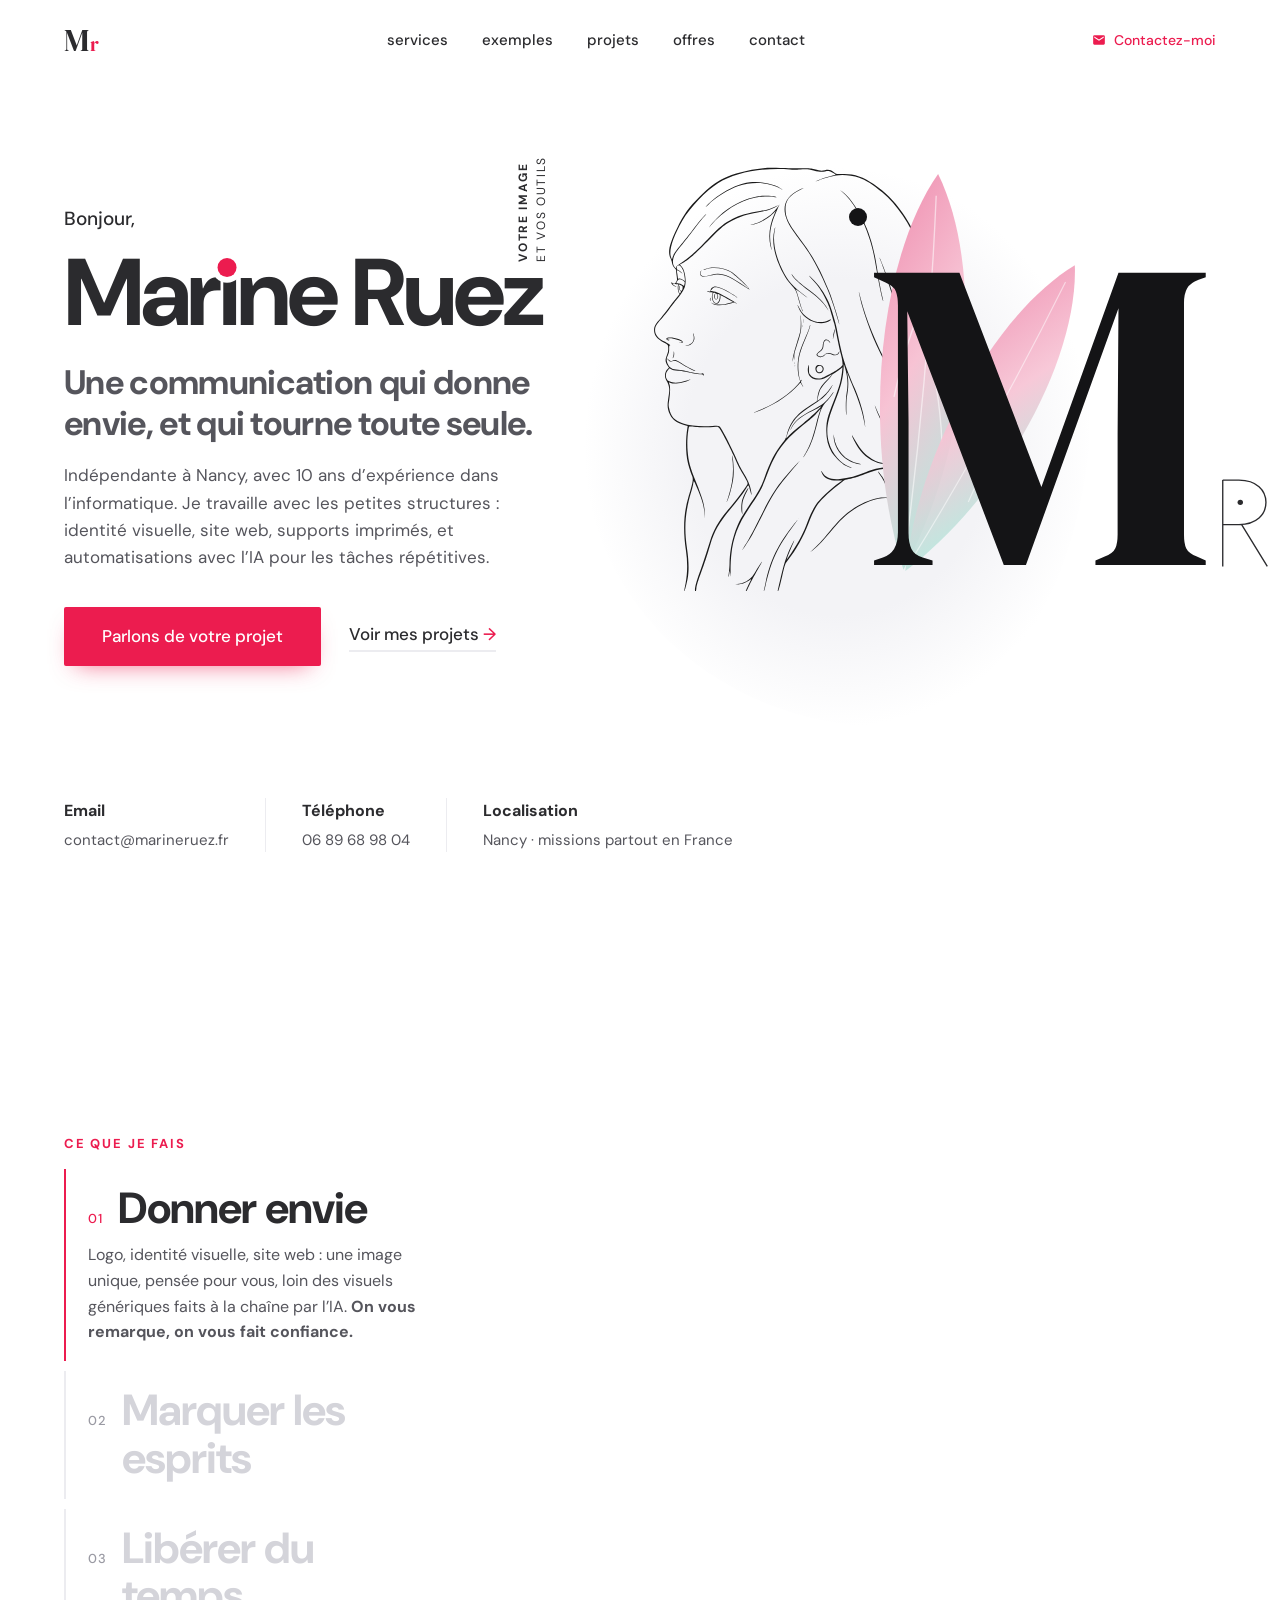
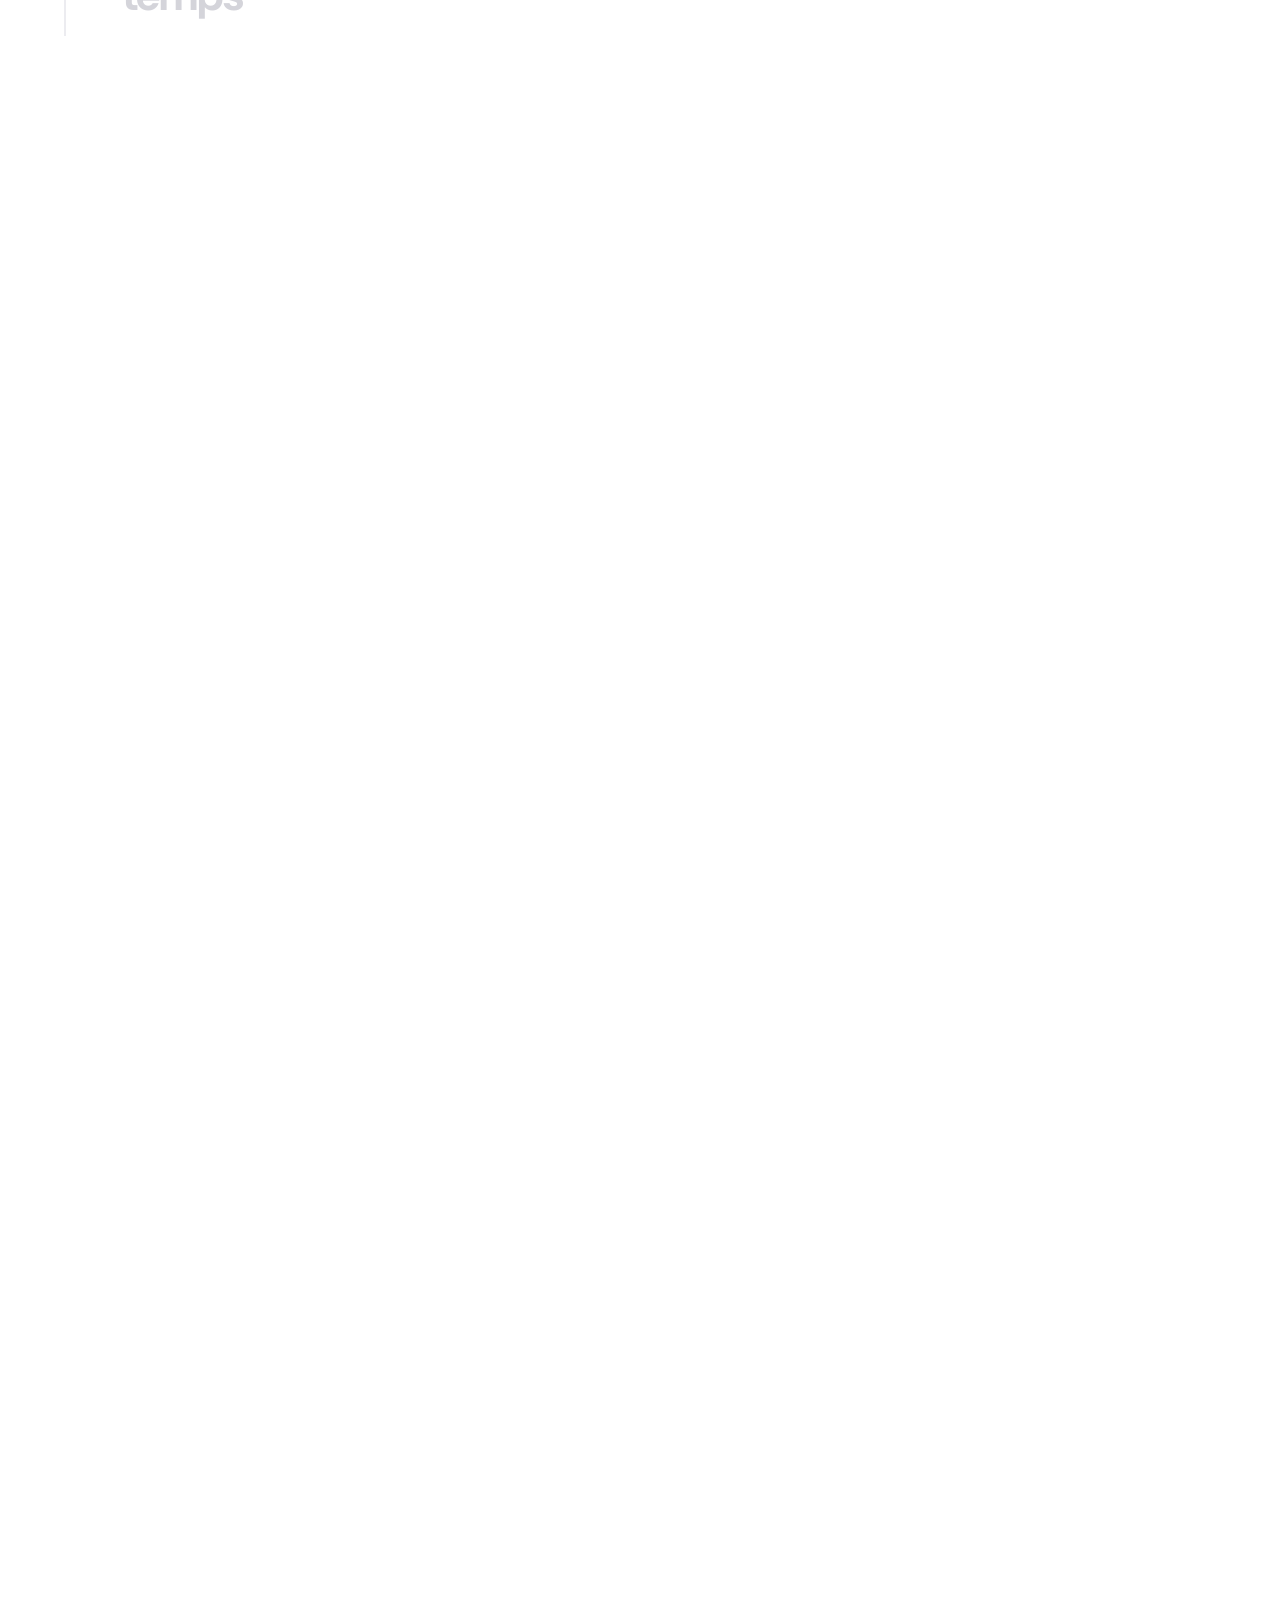
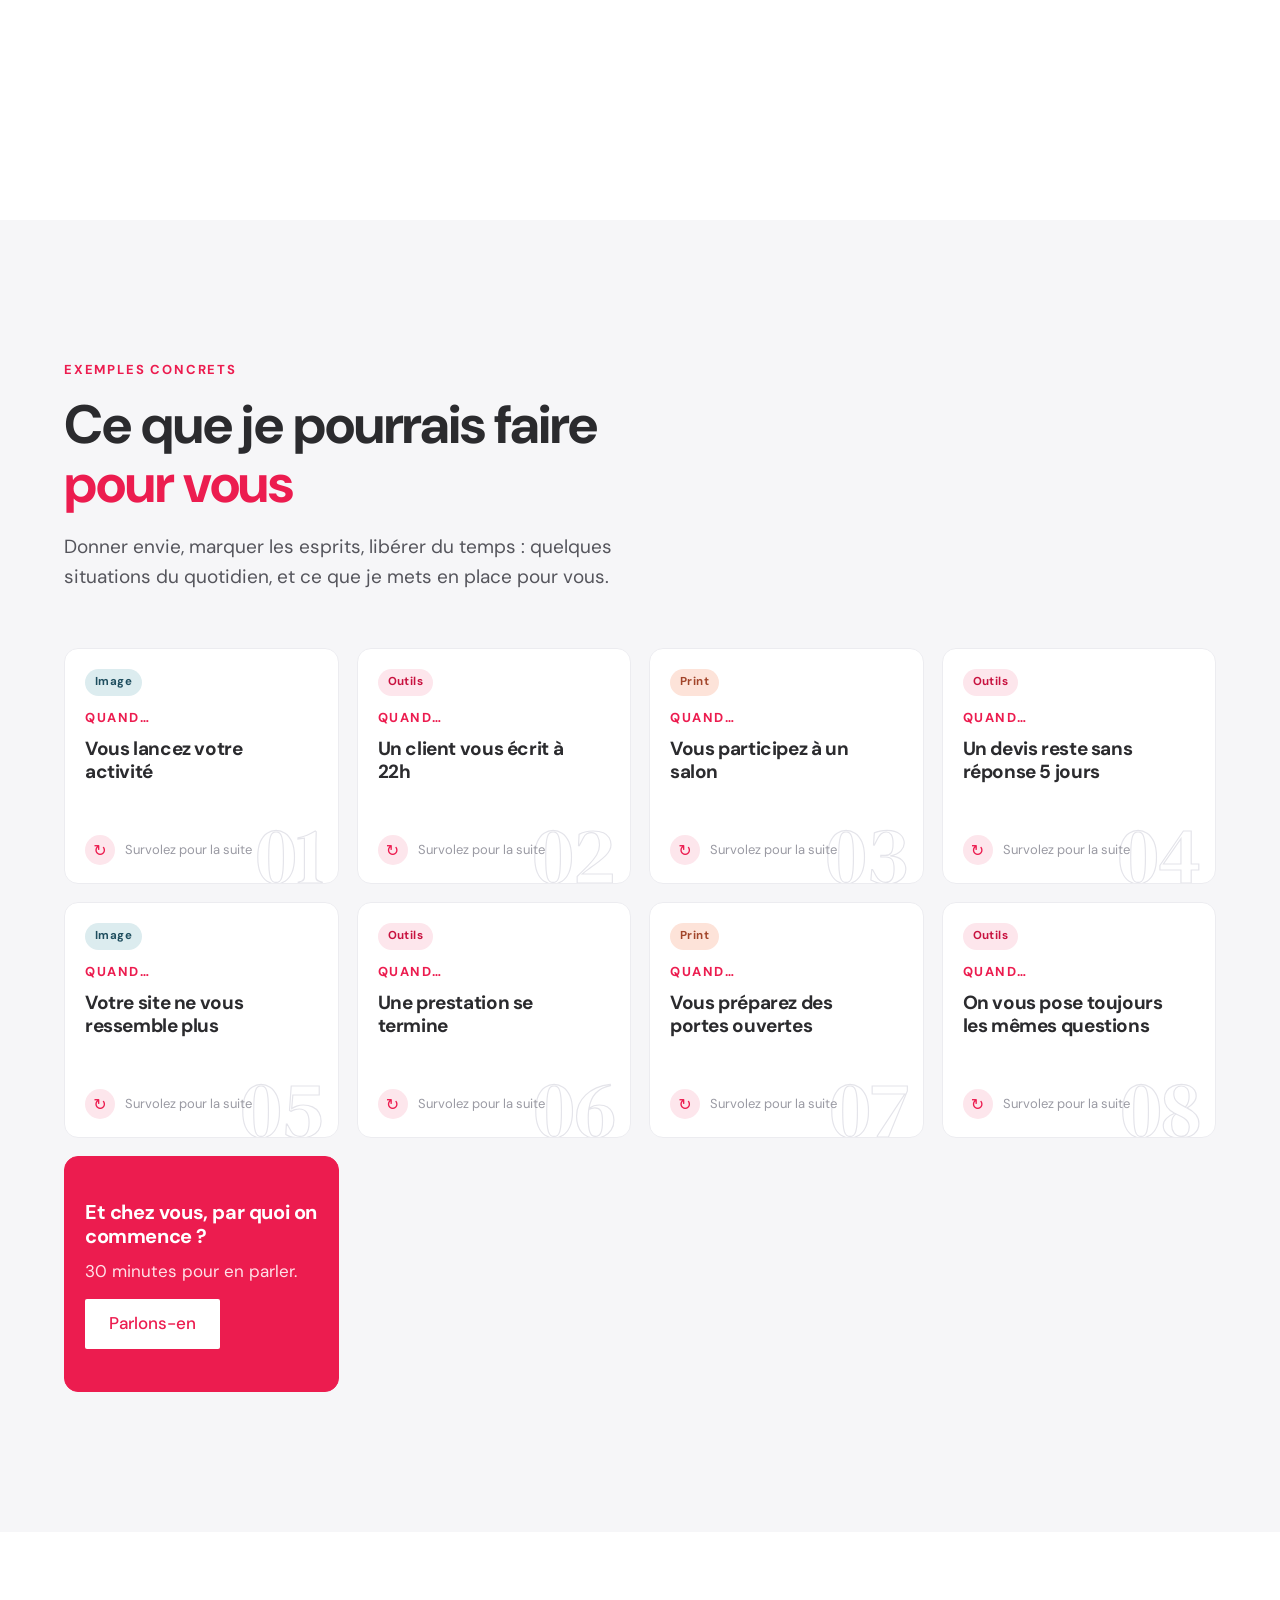
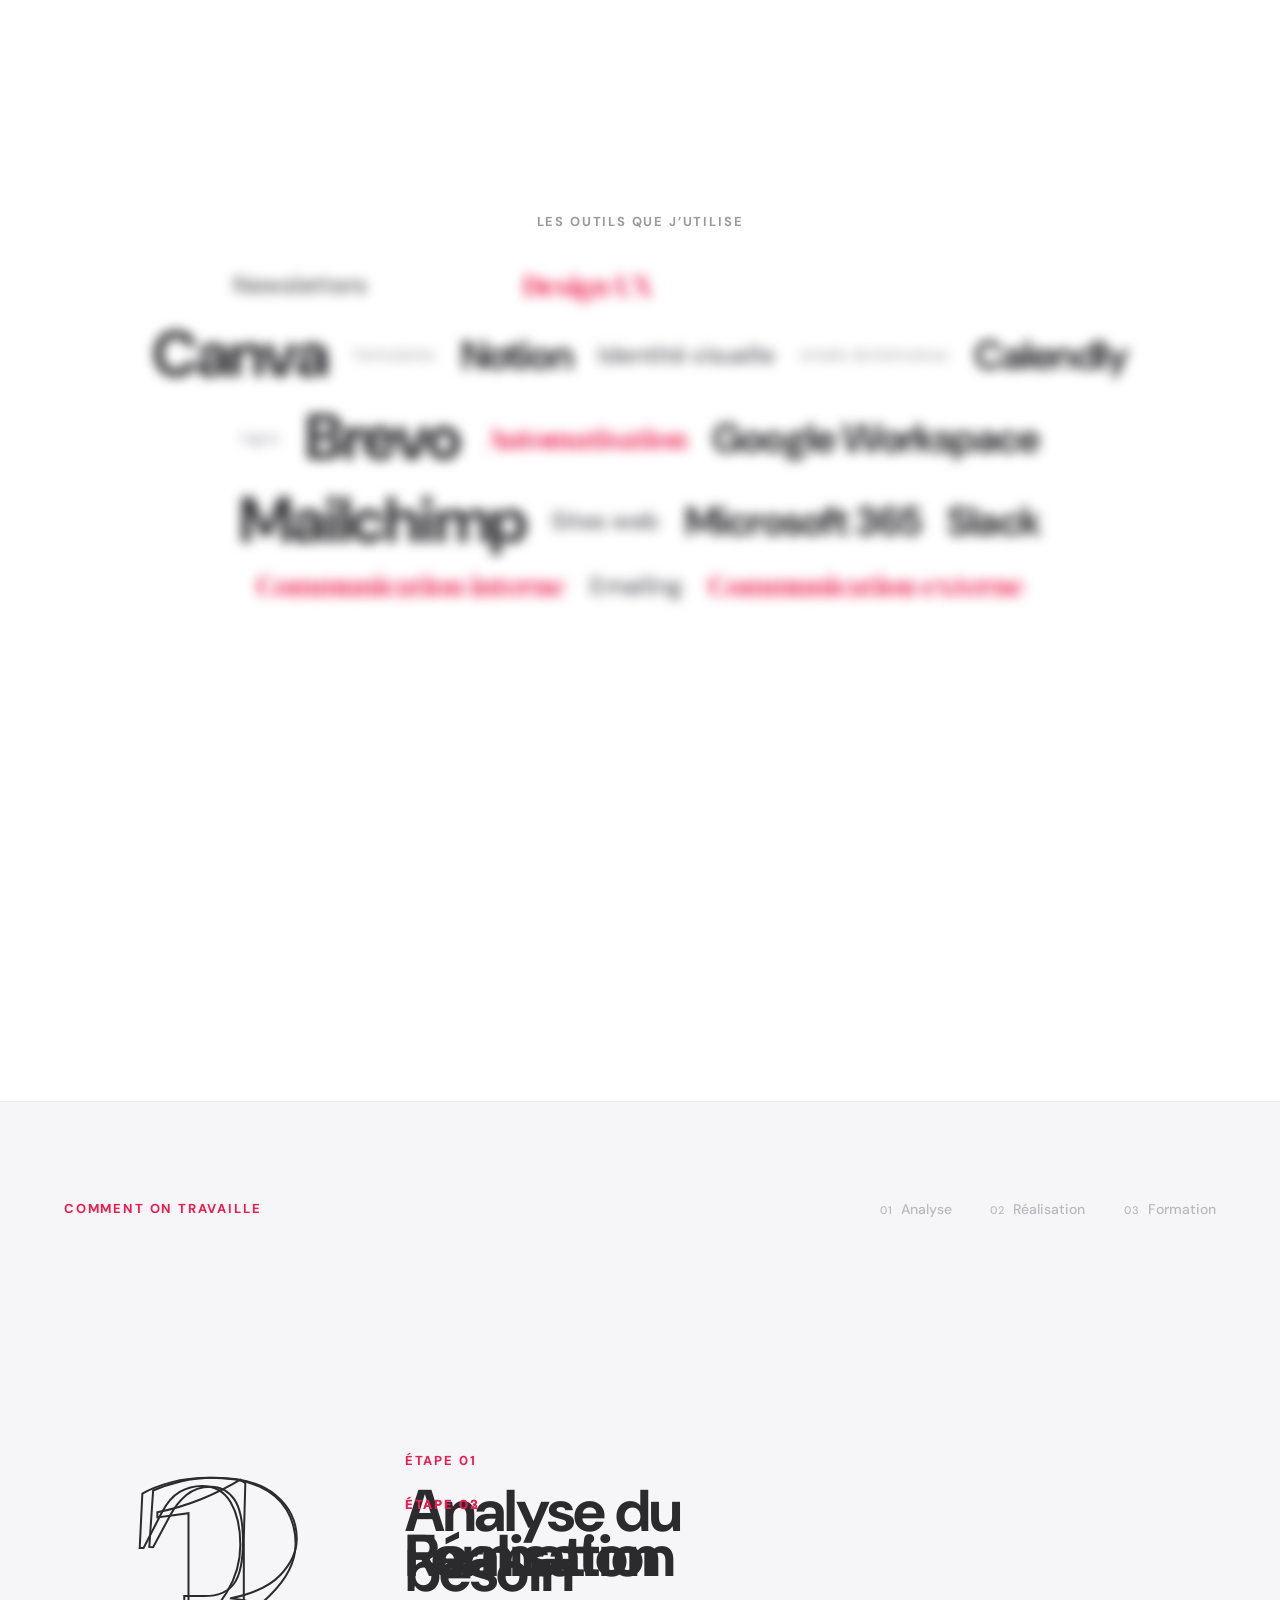
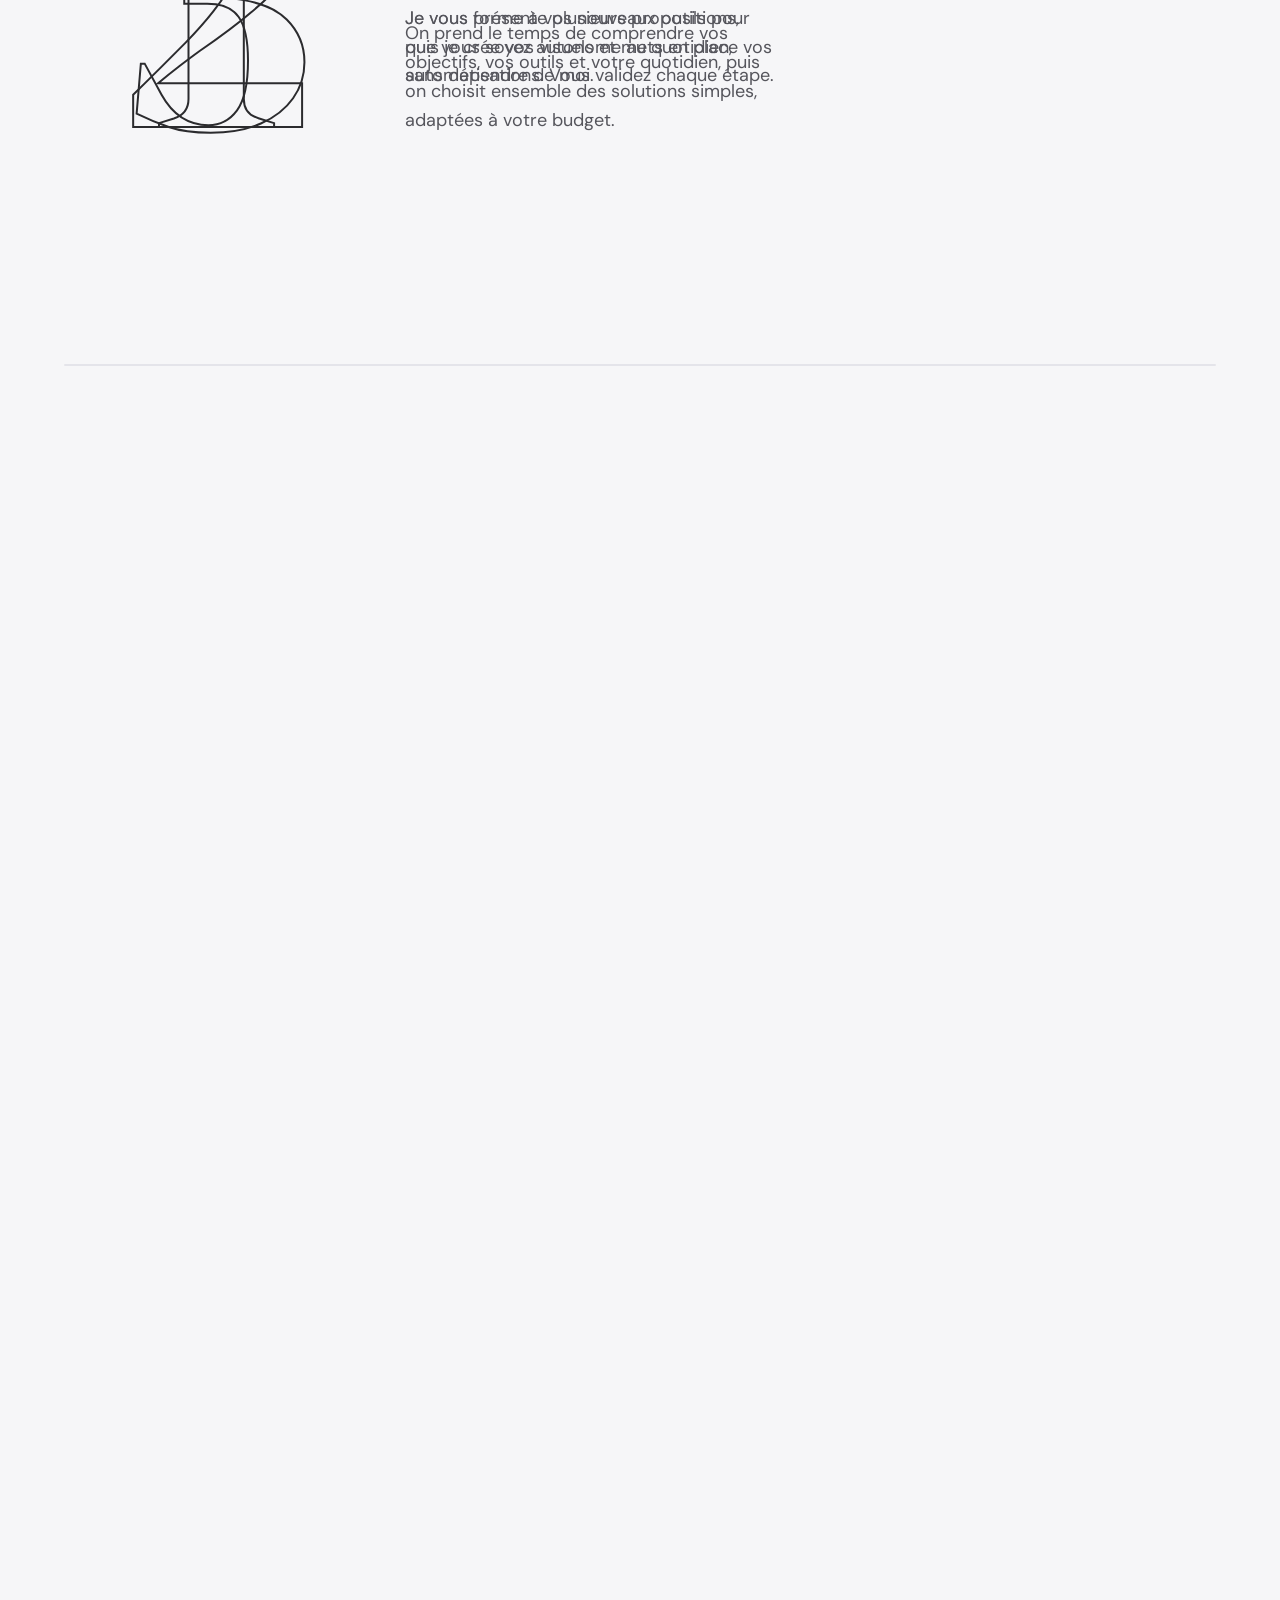
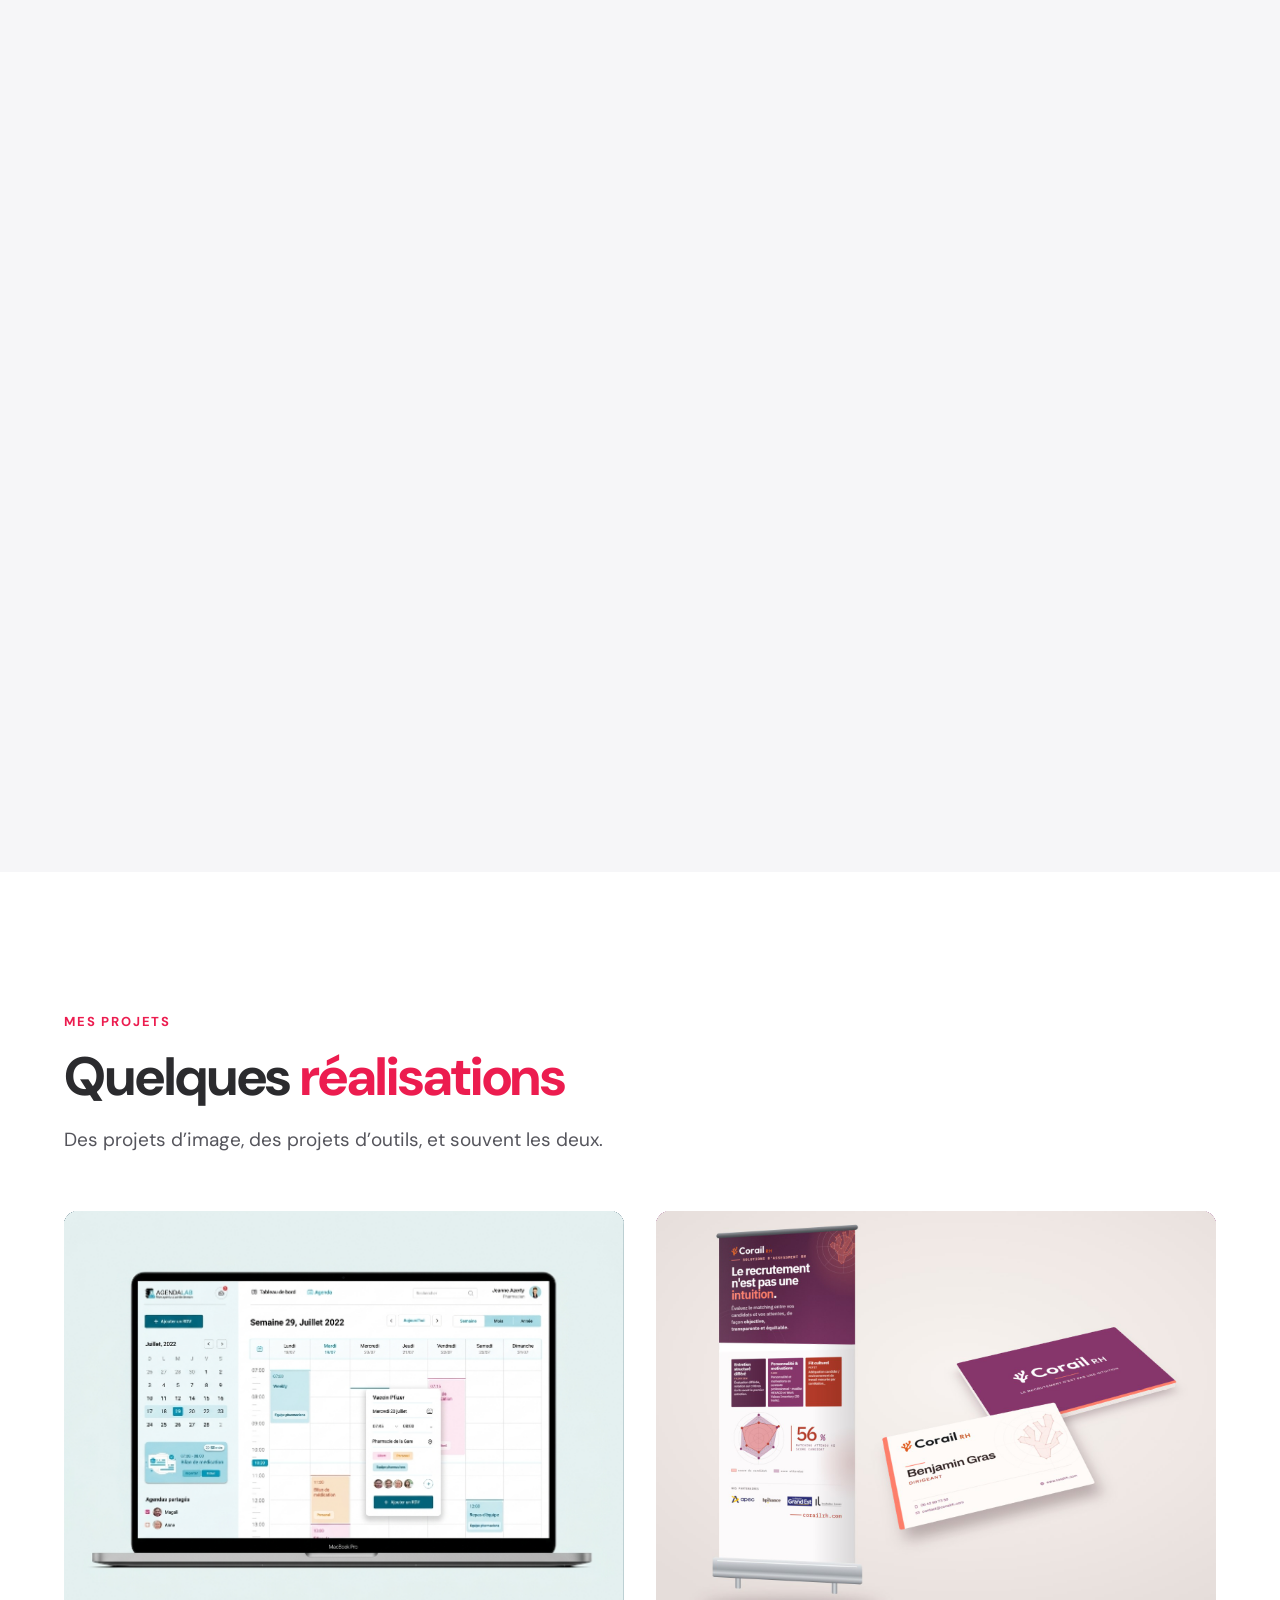
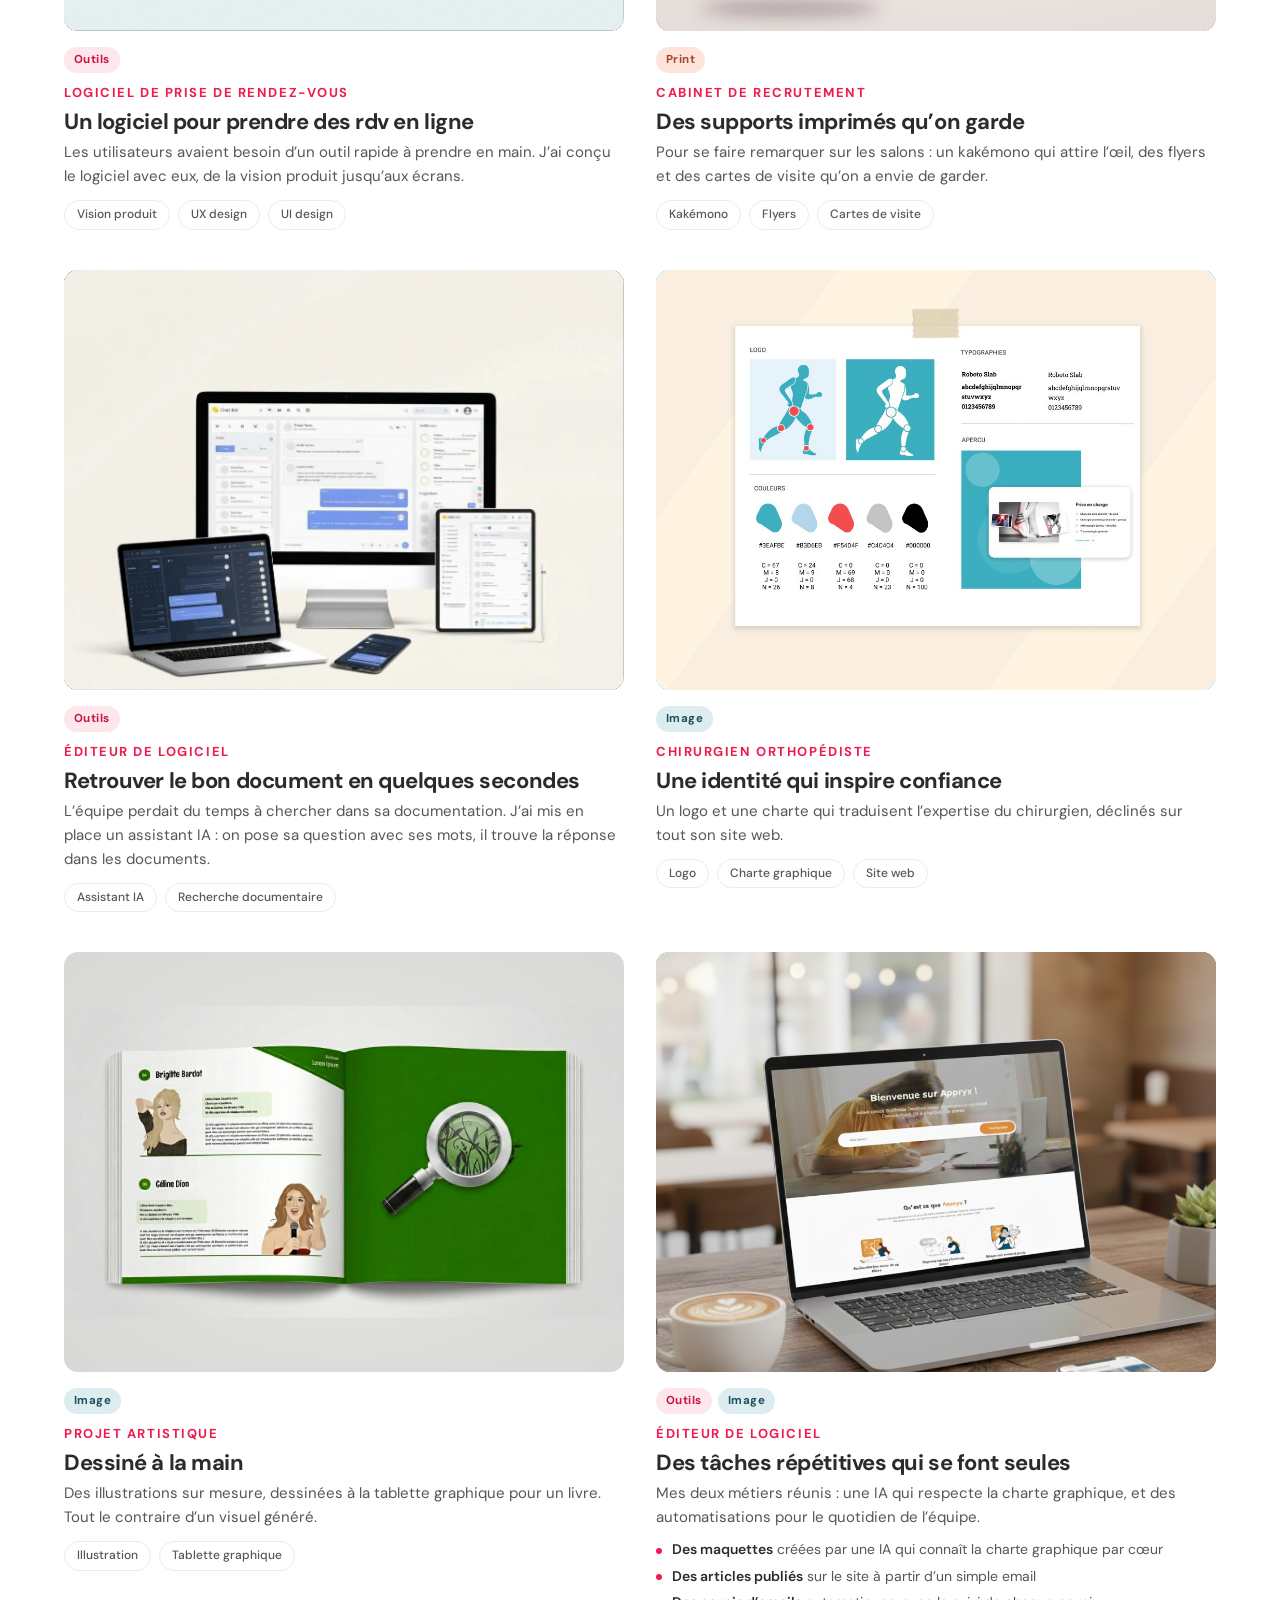
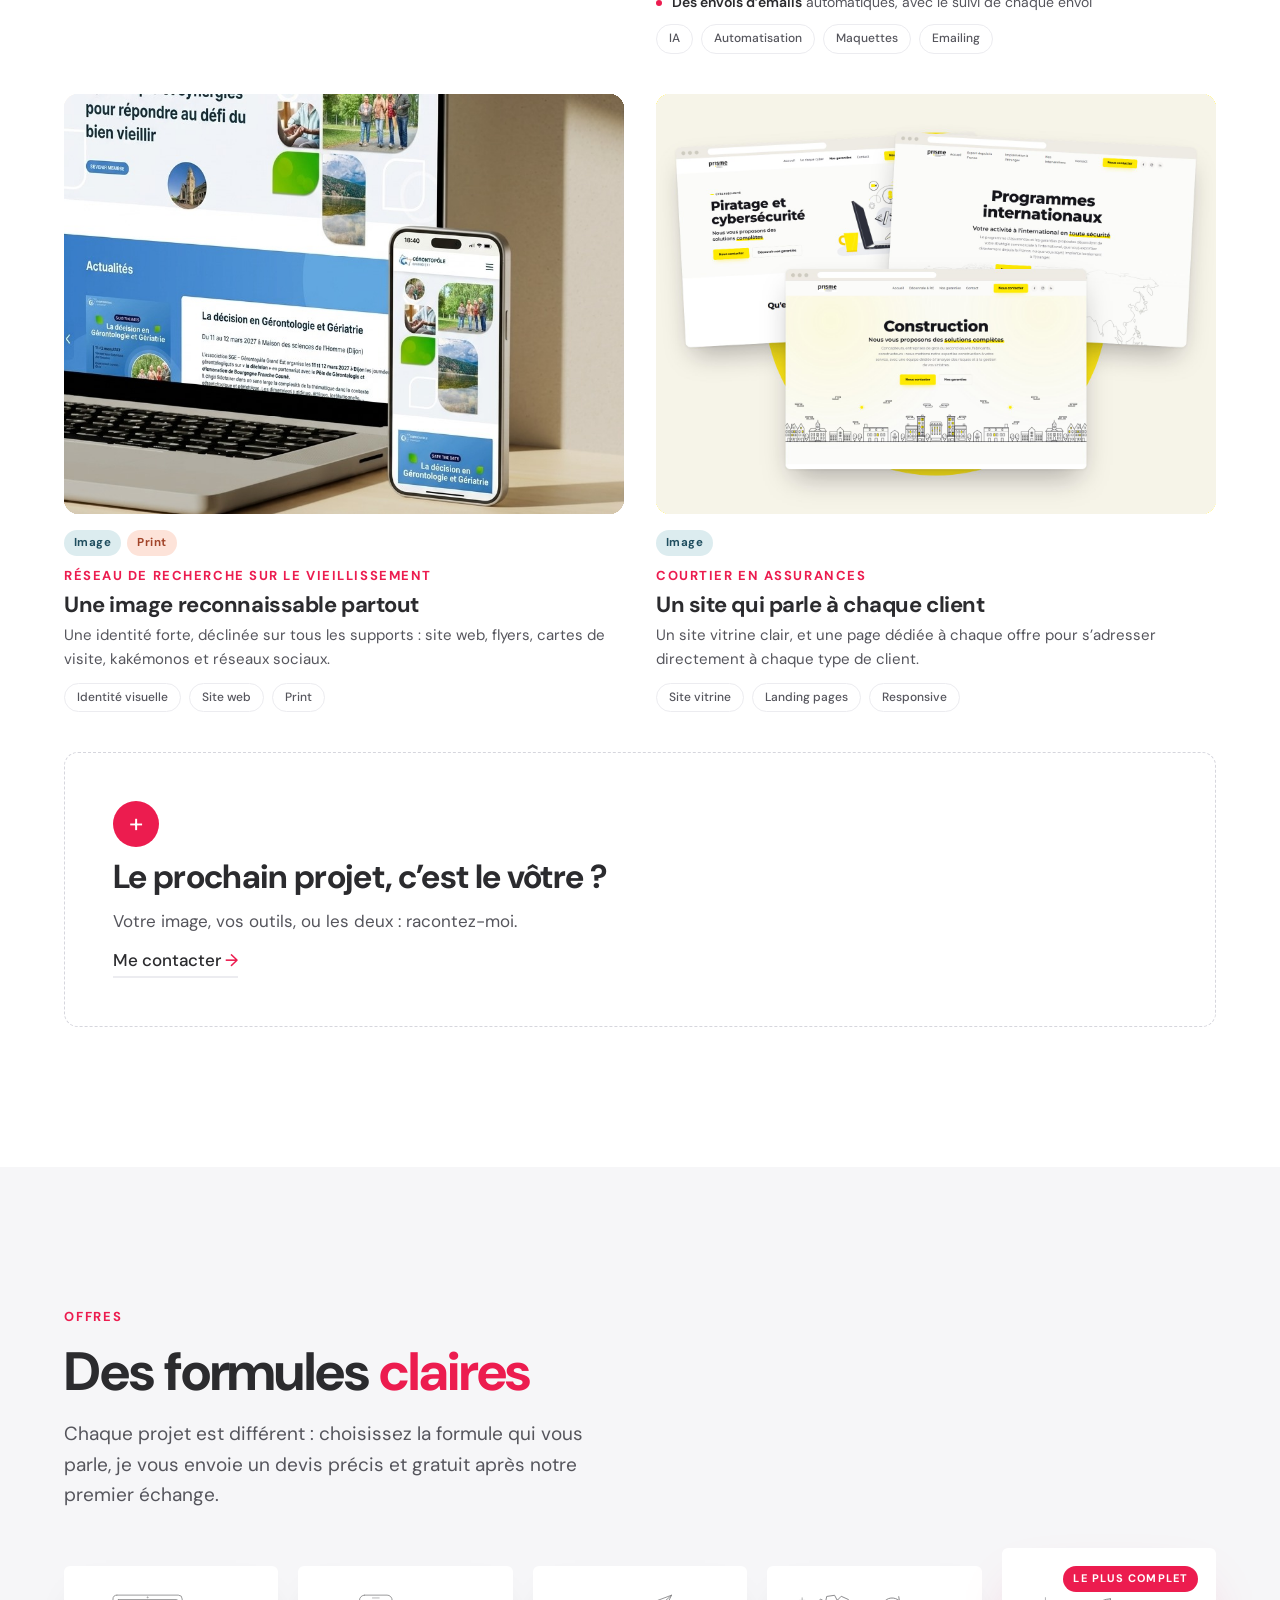
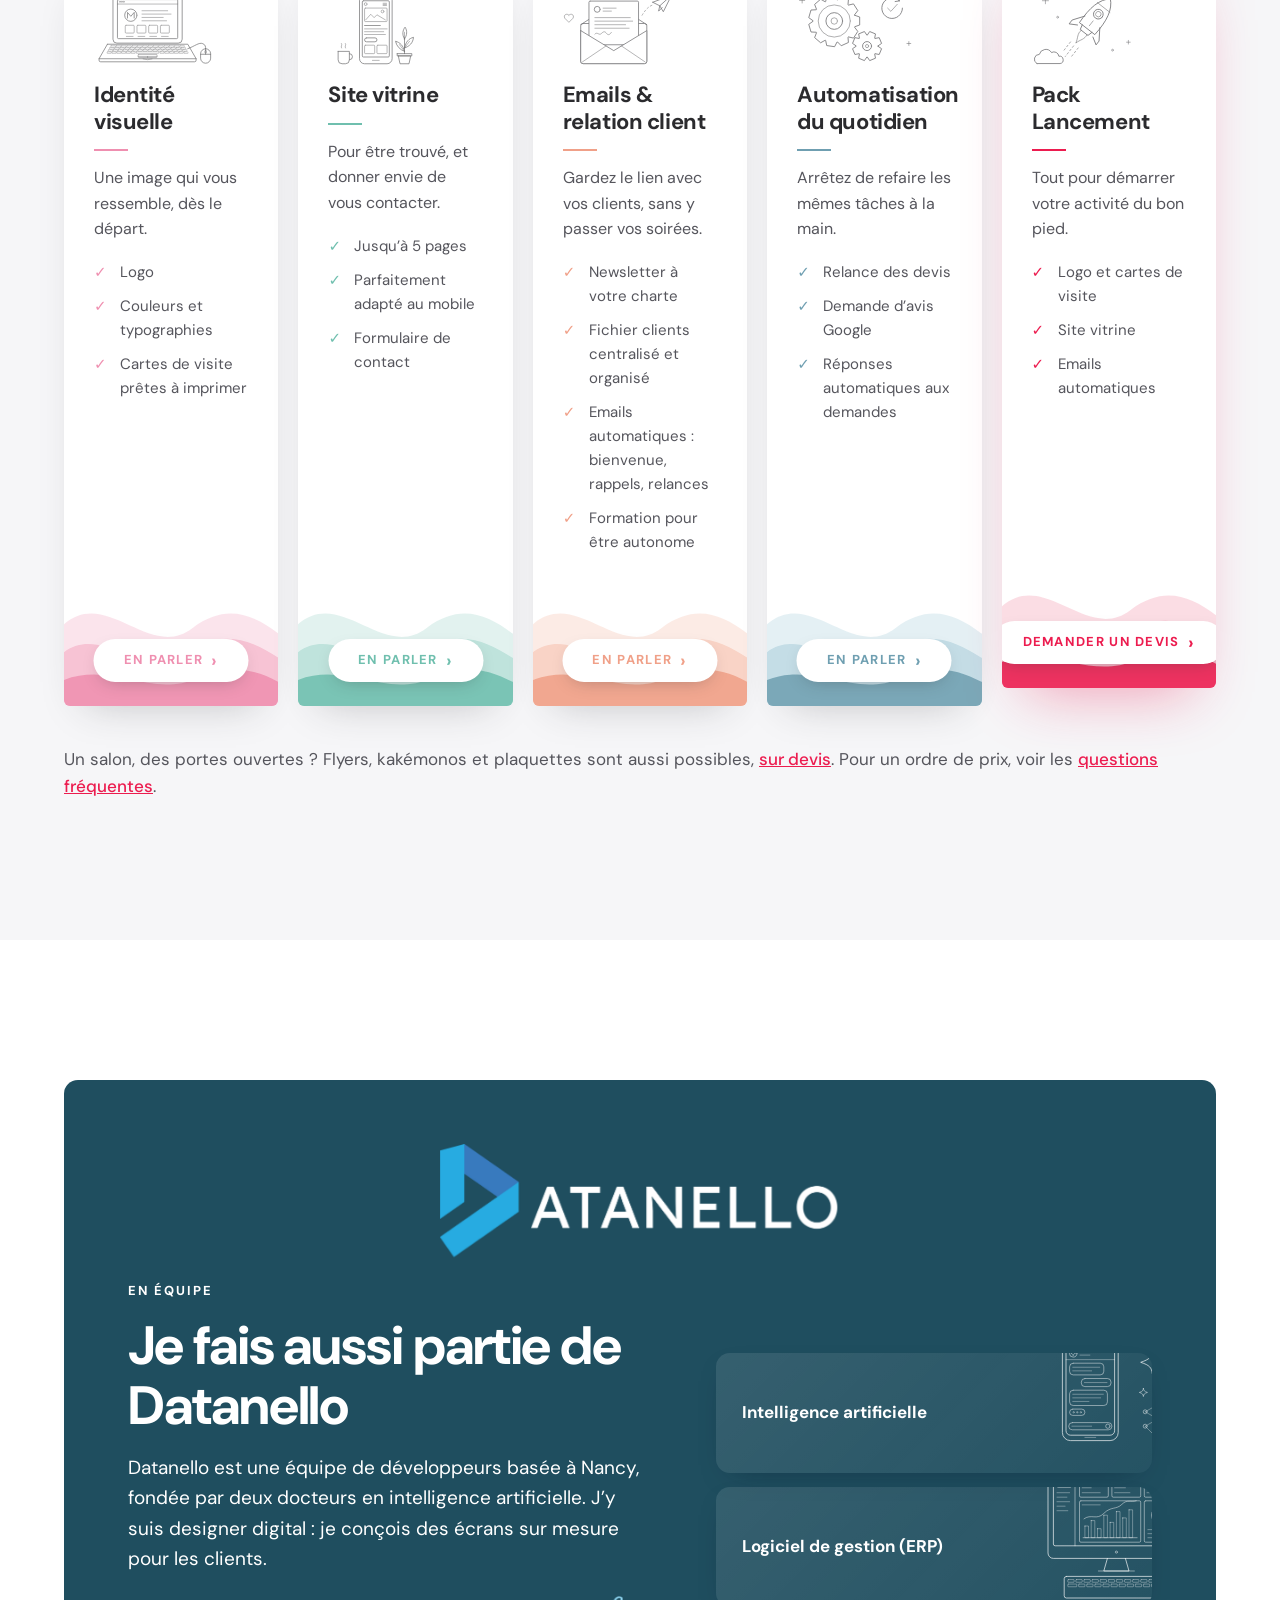
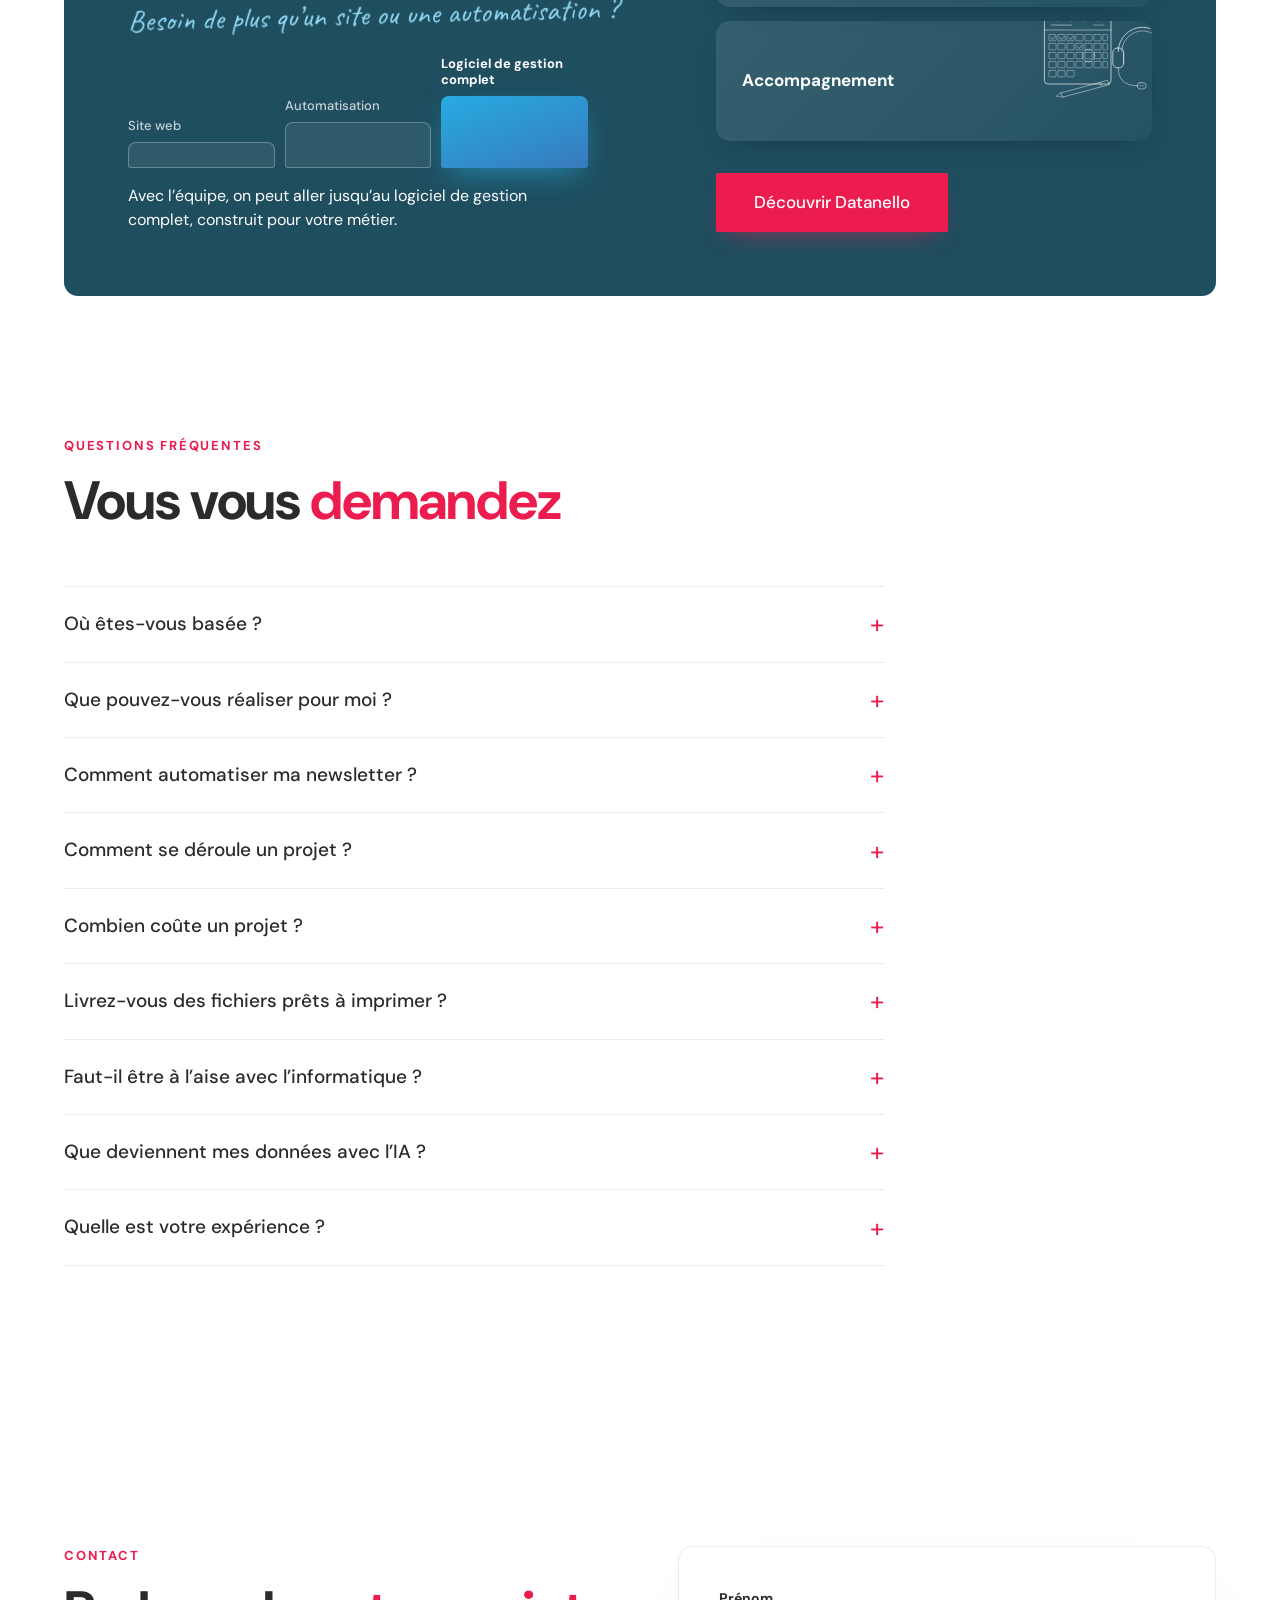
==== commit 7091512c: "Tuile Intelligence artificielle : dessin du téléphone décalé vers la gauche Co-Authored-By: Claude O" ====
--- a/index.html
+++ b/index.html
@@ -884,6 +884,7 @@
             <!-- dessins au trait fin, dans le style des offres : en haut à droite, volontairement coupés -->
             <li class="team-point">
               <svg class="team-draw" viewBox="0 0 200 160" aria-hidden="true">
+                <g transform="translate(-14 0)">
                 <!-- smartphone -->
                 <rect pathLength="1" style="--d:0.00s" x="70" y="6" width="62" height="118" rx="9"/>
                 <rect pathLength="1" style="--d:0.04s" x="74" y="12" width="54" height="106" rx="5"/>
@@ -907,6 +908,7 @@
                 <path pathLength="1" style="--d:0.82s" class="key" d="M80.5 108h22"/>
                 <circle pathLength="1" style="--d:0.86s" class="fine" cx="120.5" cy="108" r="2.4"/>
                 <path pathLength="1" style="--d:0.91s" class="key" d="M95 120.5h12"/>
+                </g>
                 <!-- étincelles de l'IA -->
                 <path pathLength="1" style="--d:0.95s" d="M156 24c1.1 7.4 2.9 9.6 13 13-10.1 3.4-11.9 5.6-13 13-1.1-7.4-2.9-9.6-13-13 10.1-3.4 11.9-5.6 13-13Z"/>
                 <path pathLength="1" style="--d:0.99s" class="fine" d="M176 54c.6 3.8 1.5 4.9 6.5 6.5-5 1.6-5.9 2.7-6.5 6.5-.6-3.8-1.5-4.9-6.5-6.5 5-1.6 5.9-2.7 6.5-6.5Z"/>
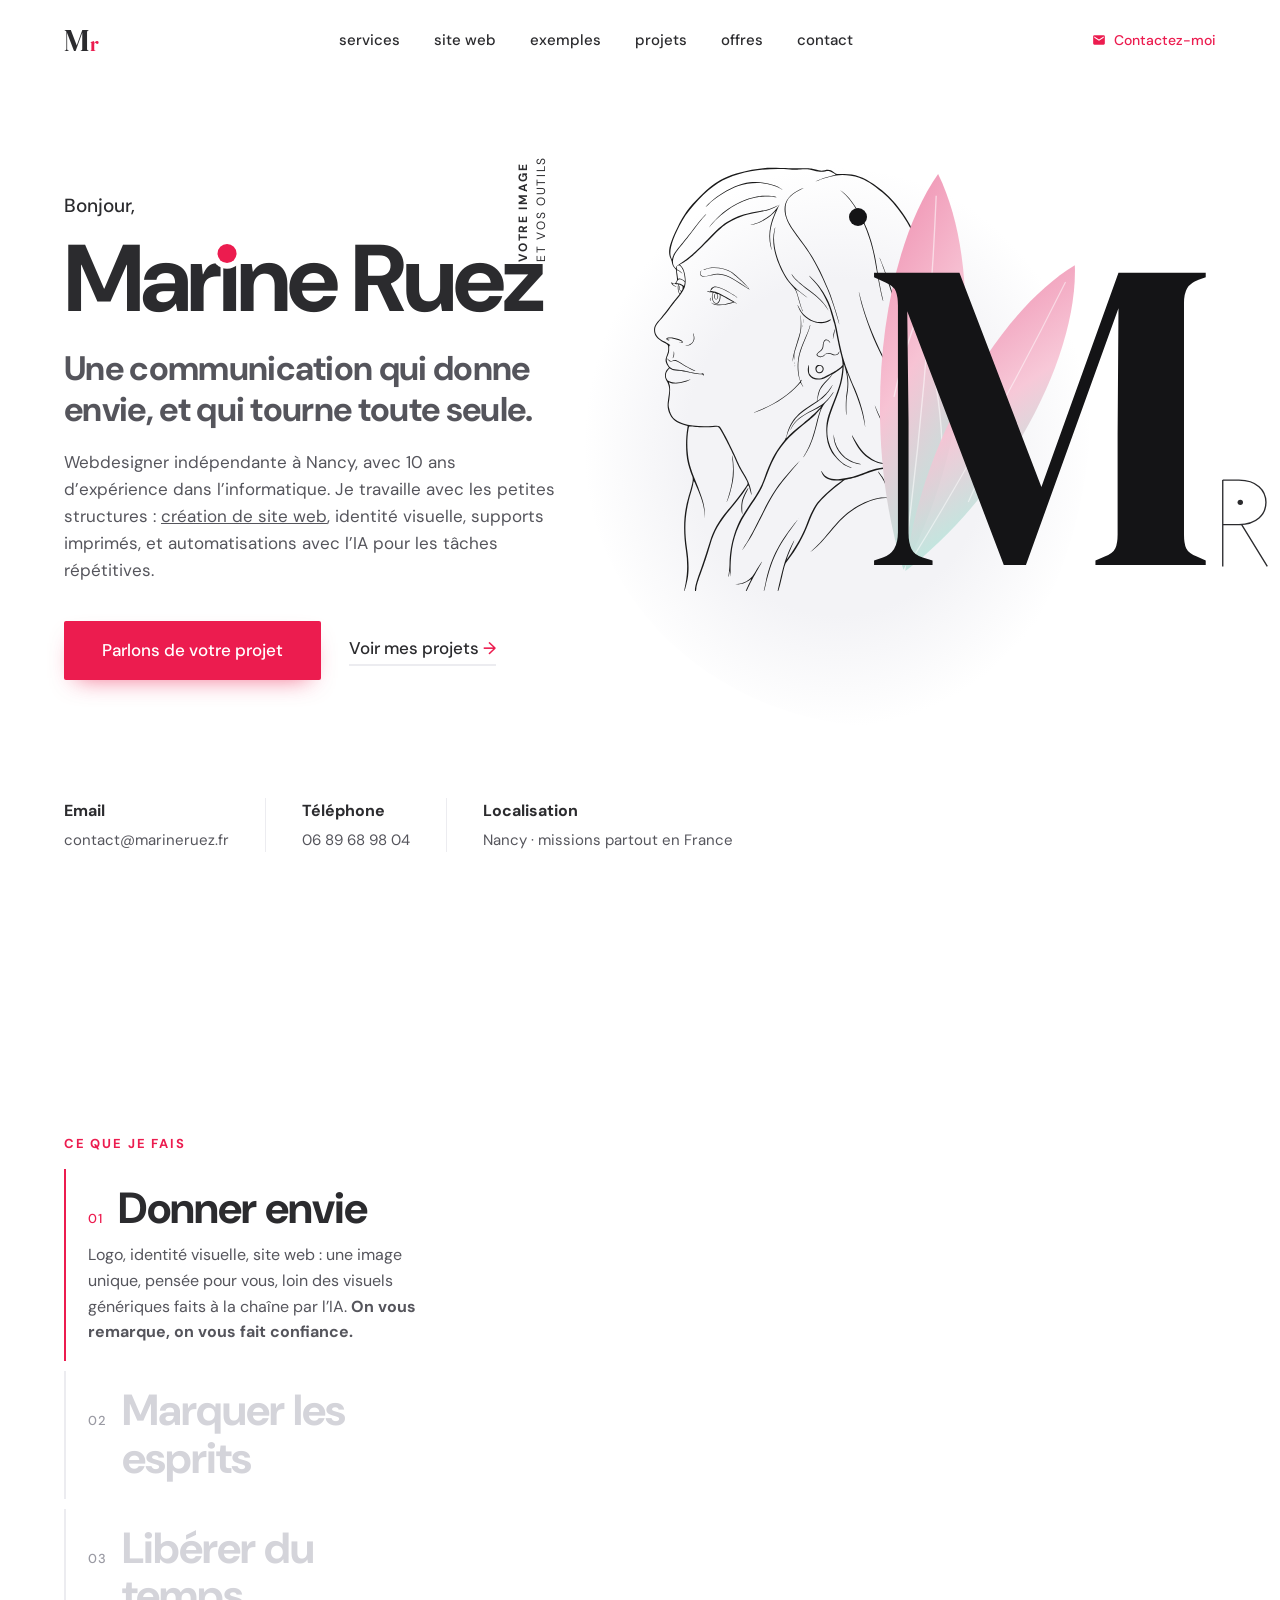
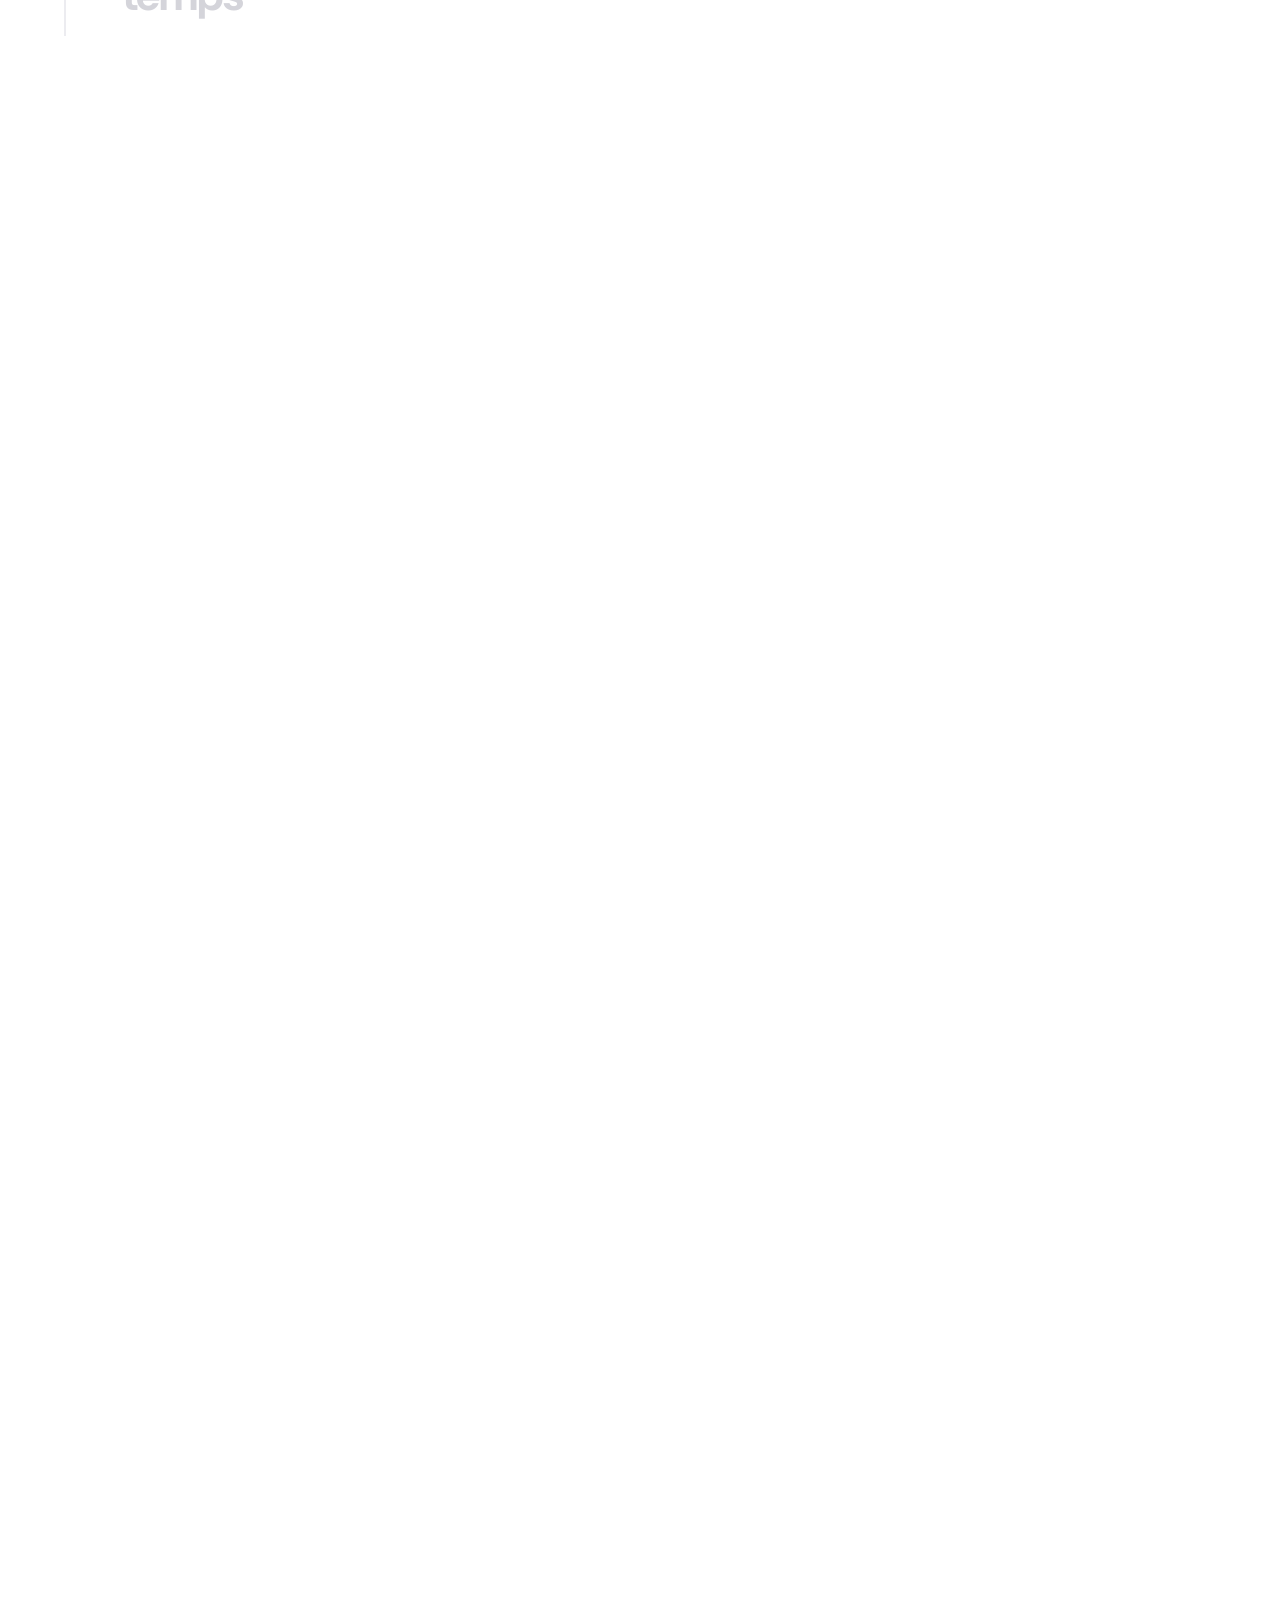
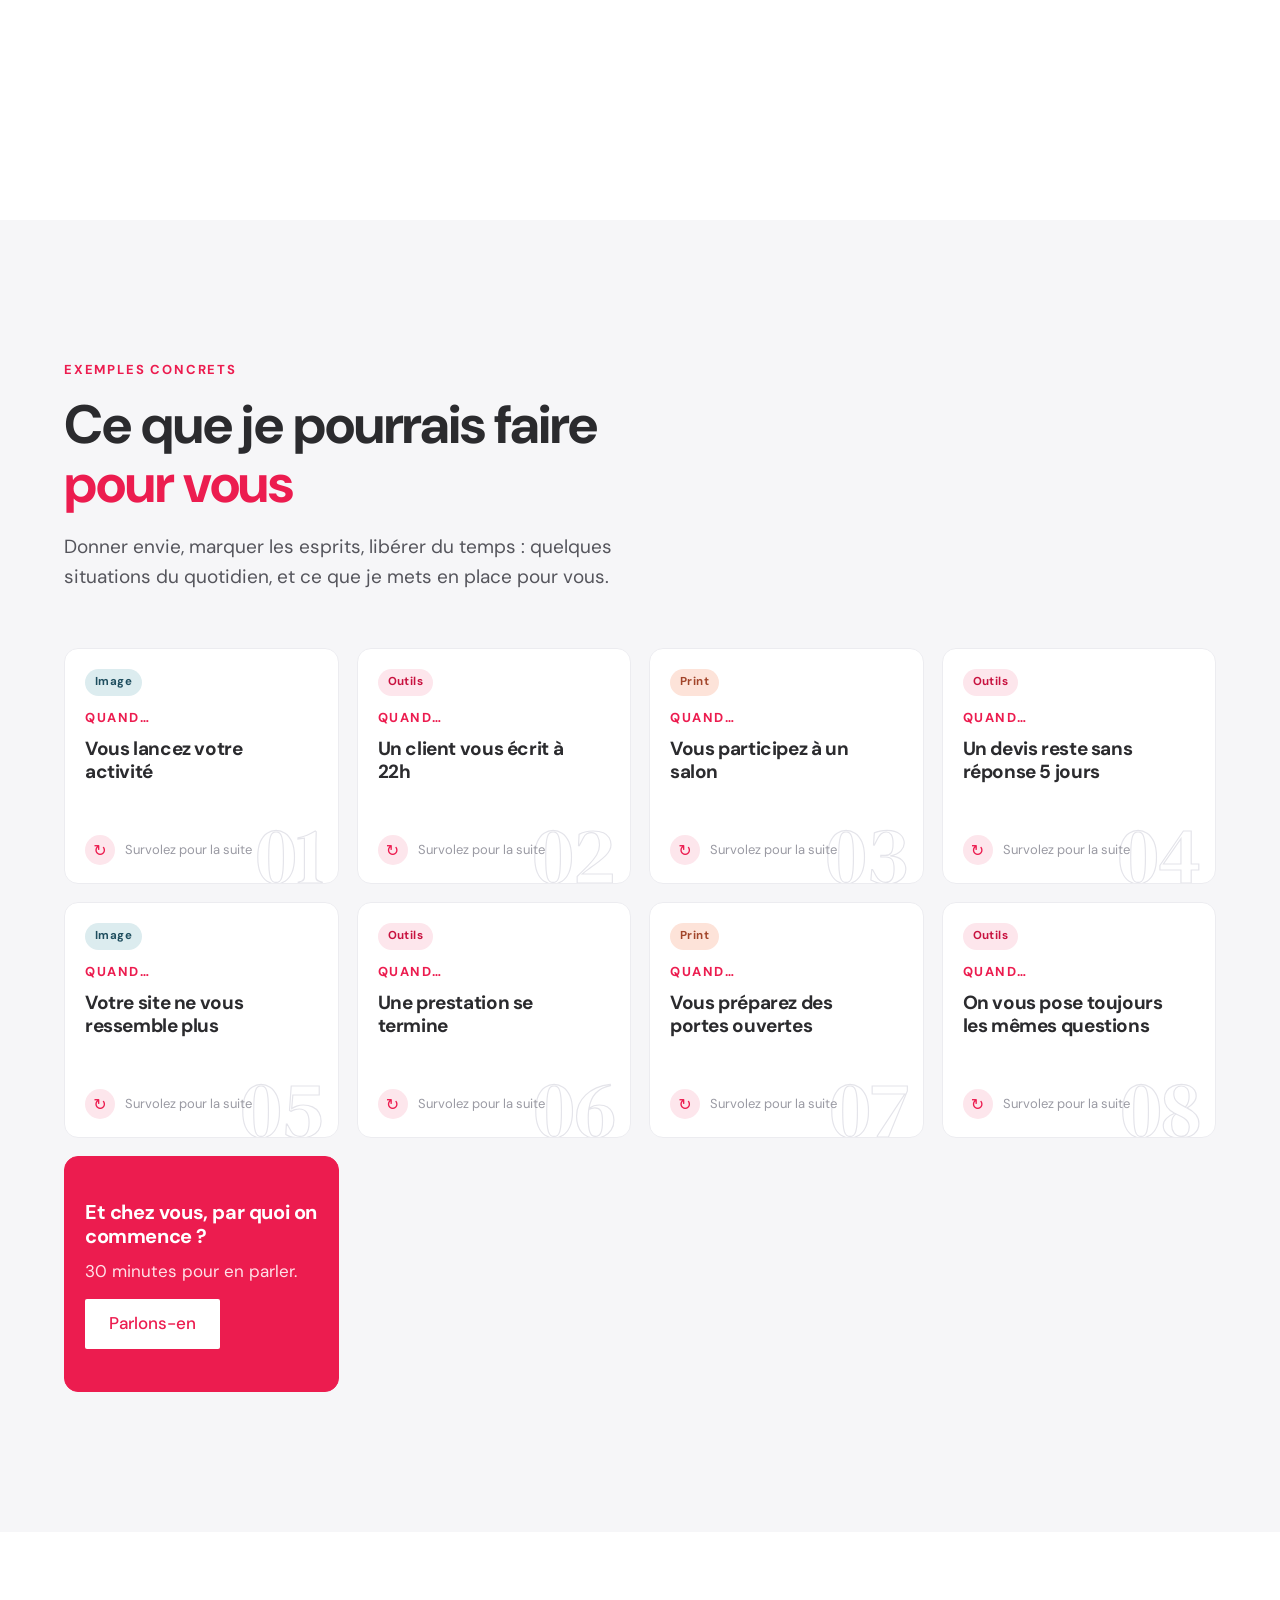
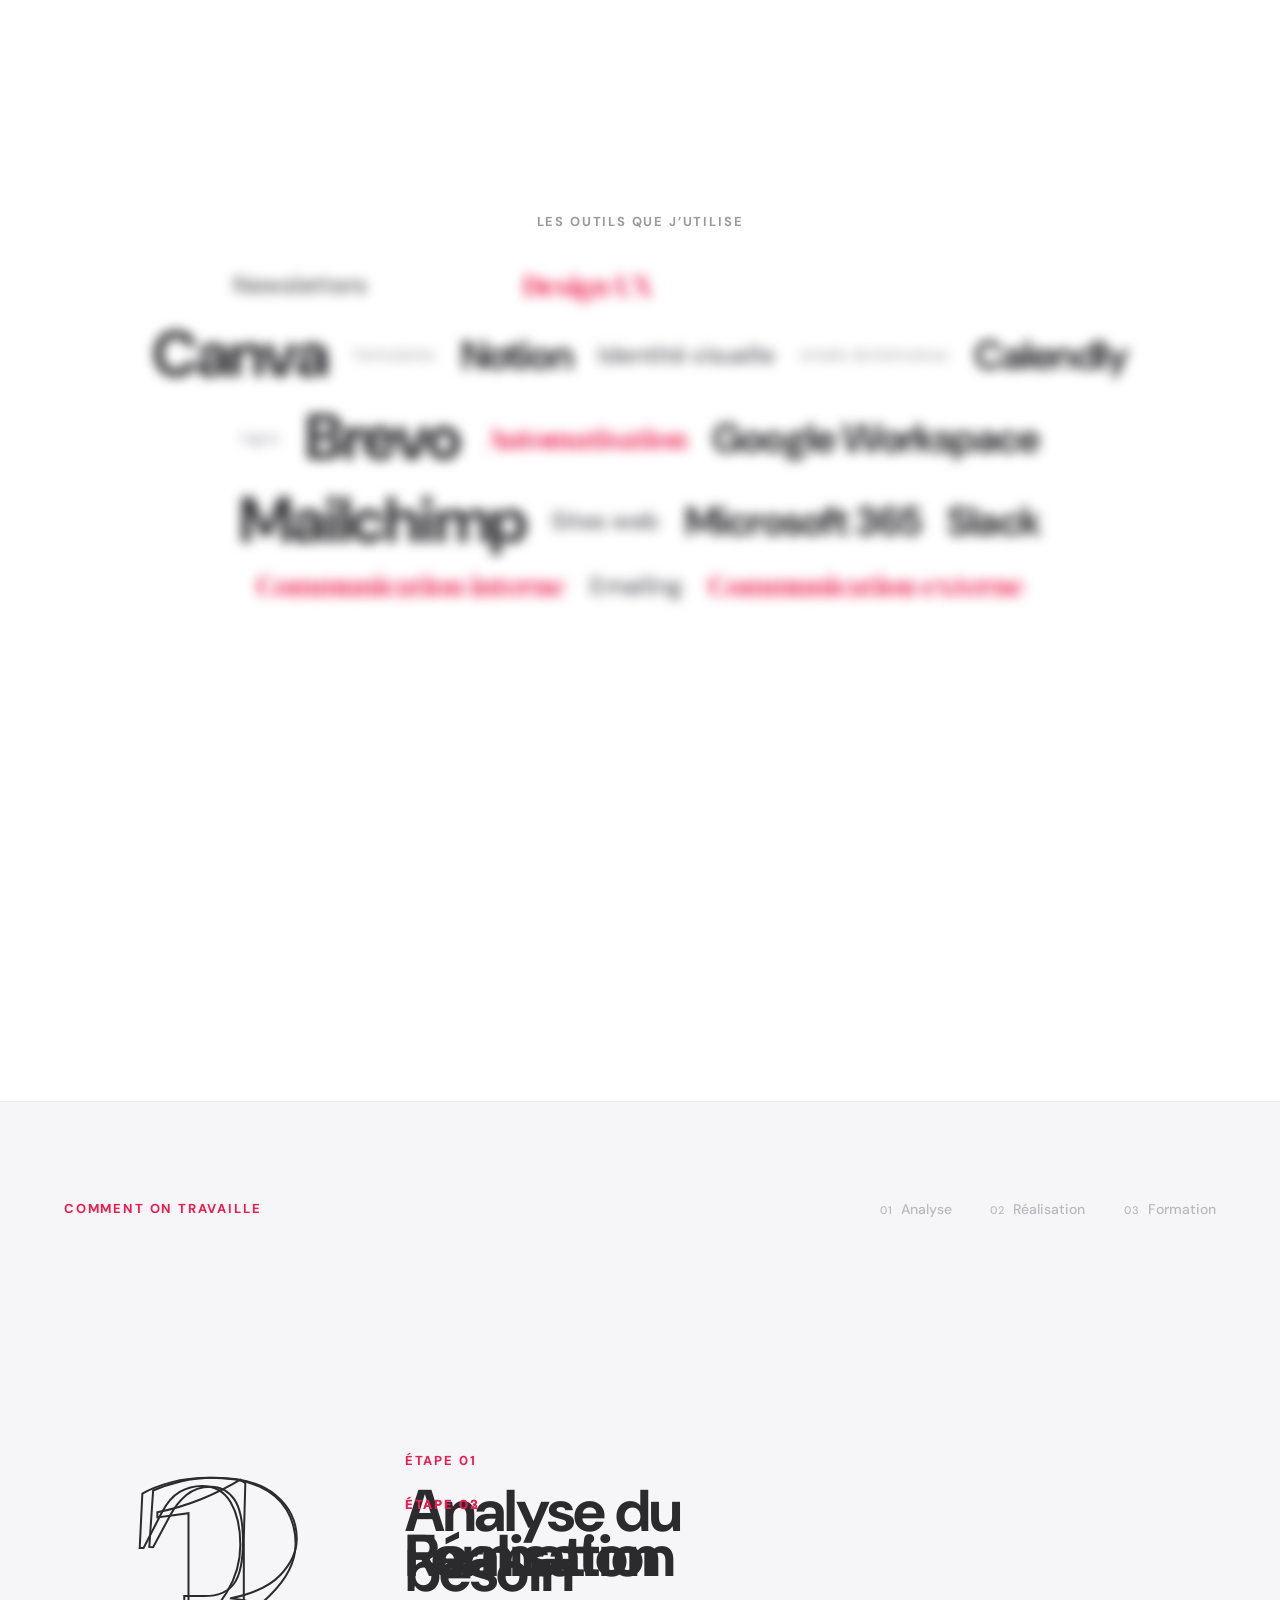
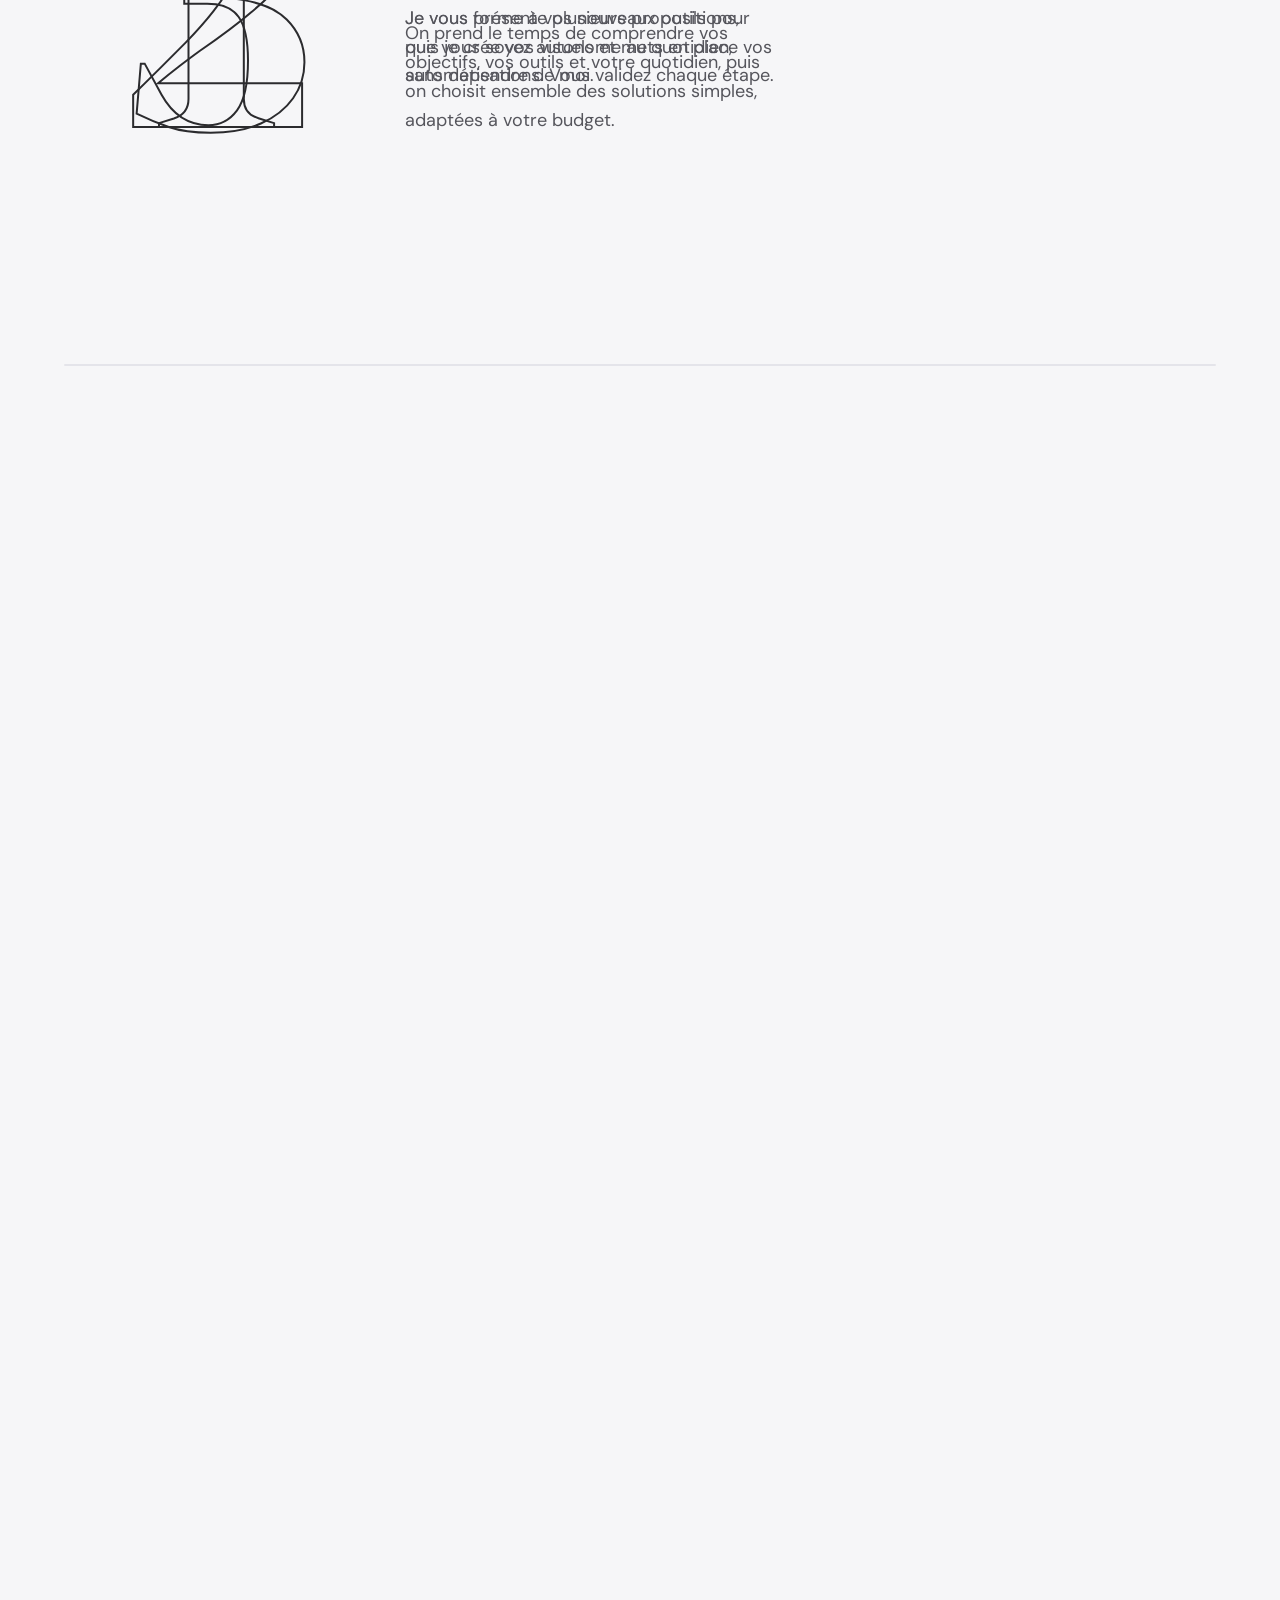
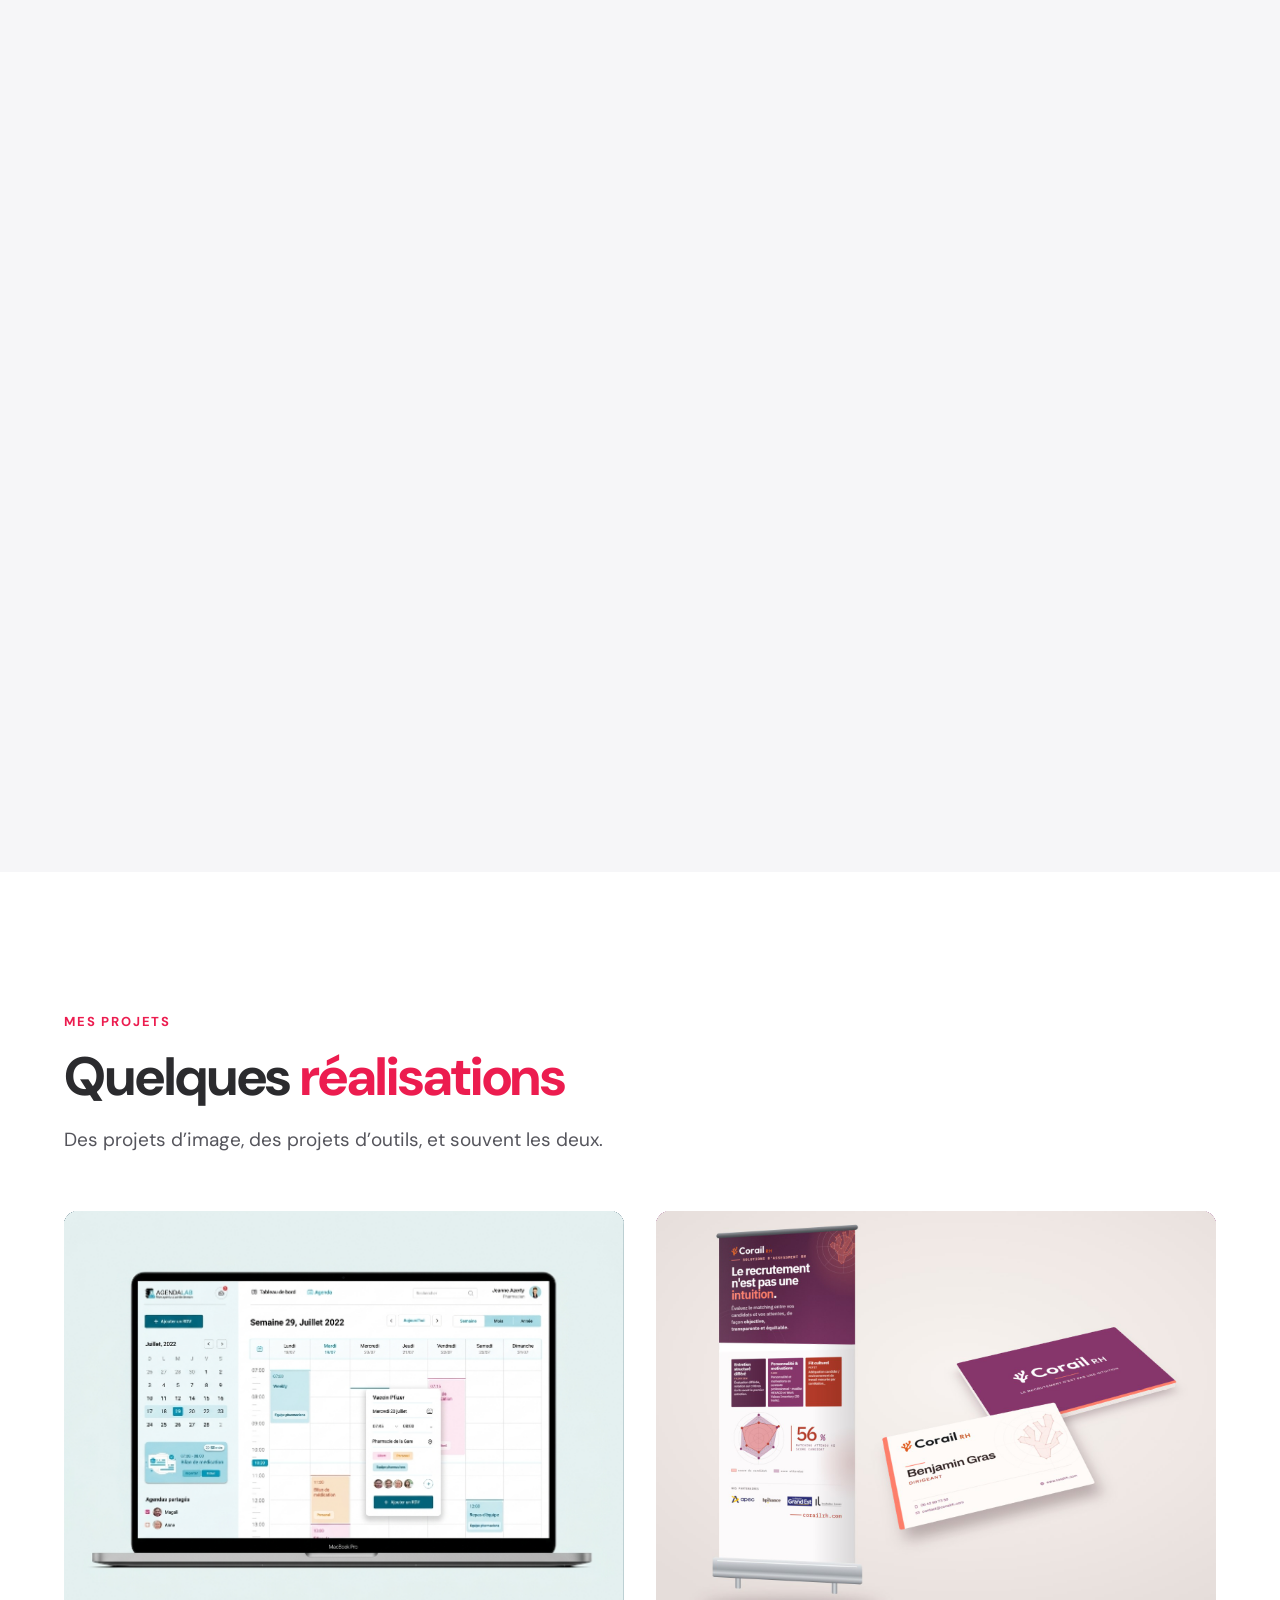
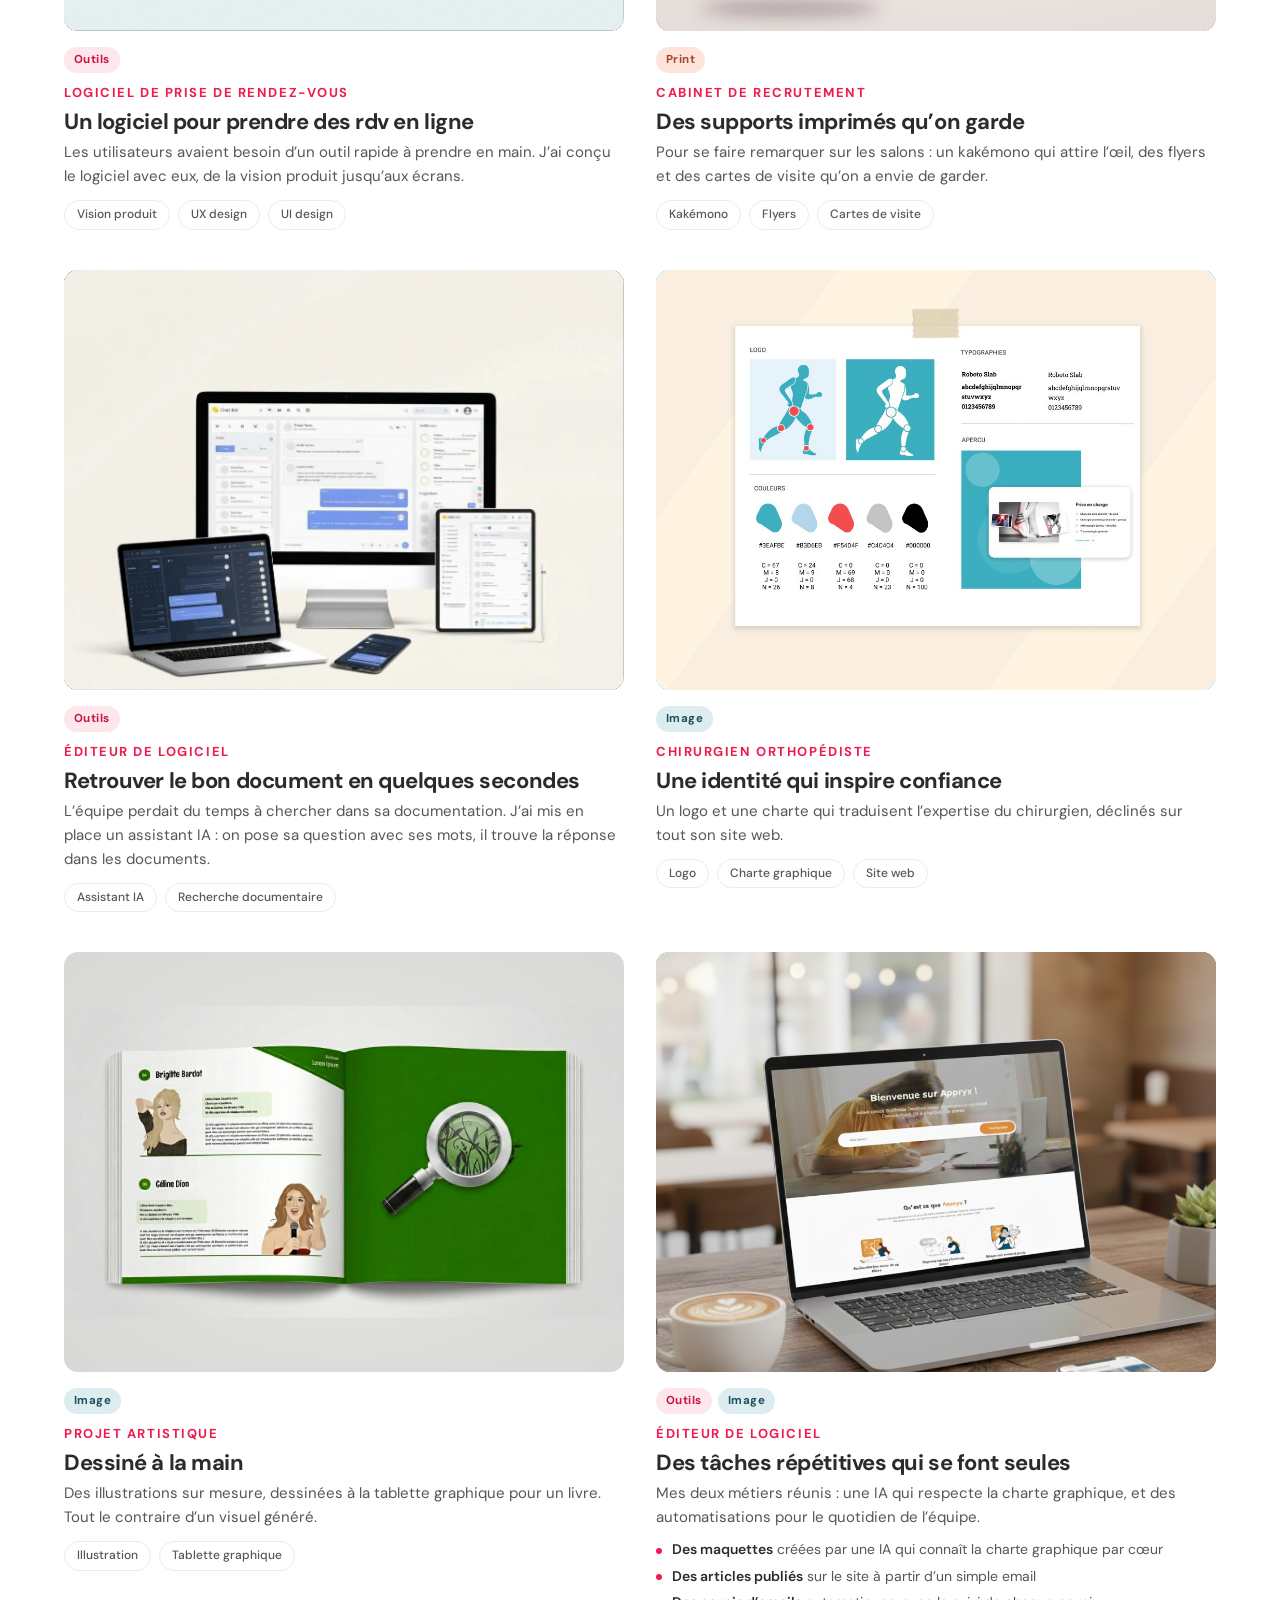
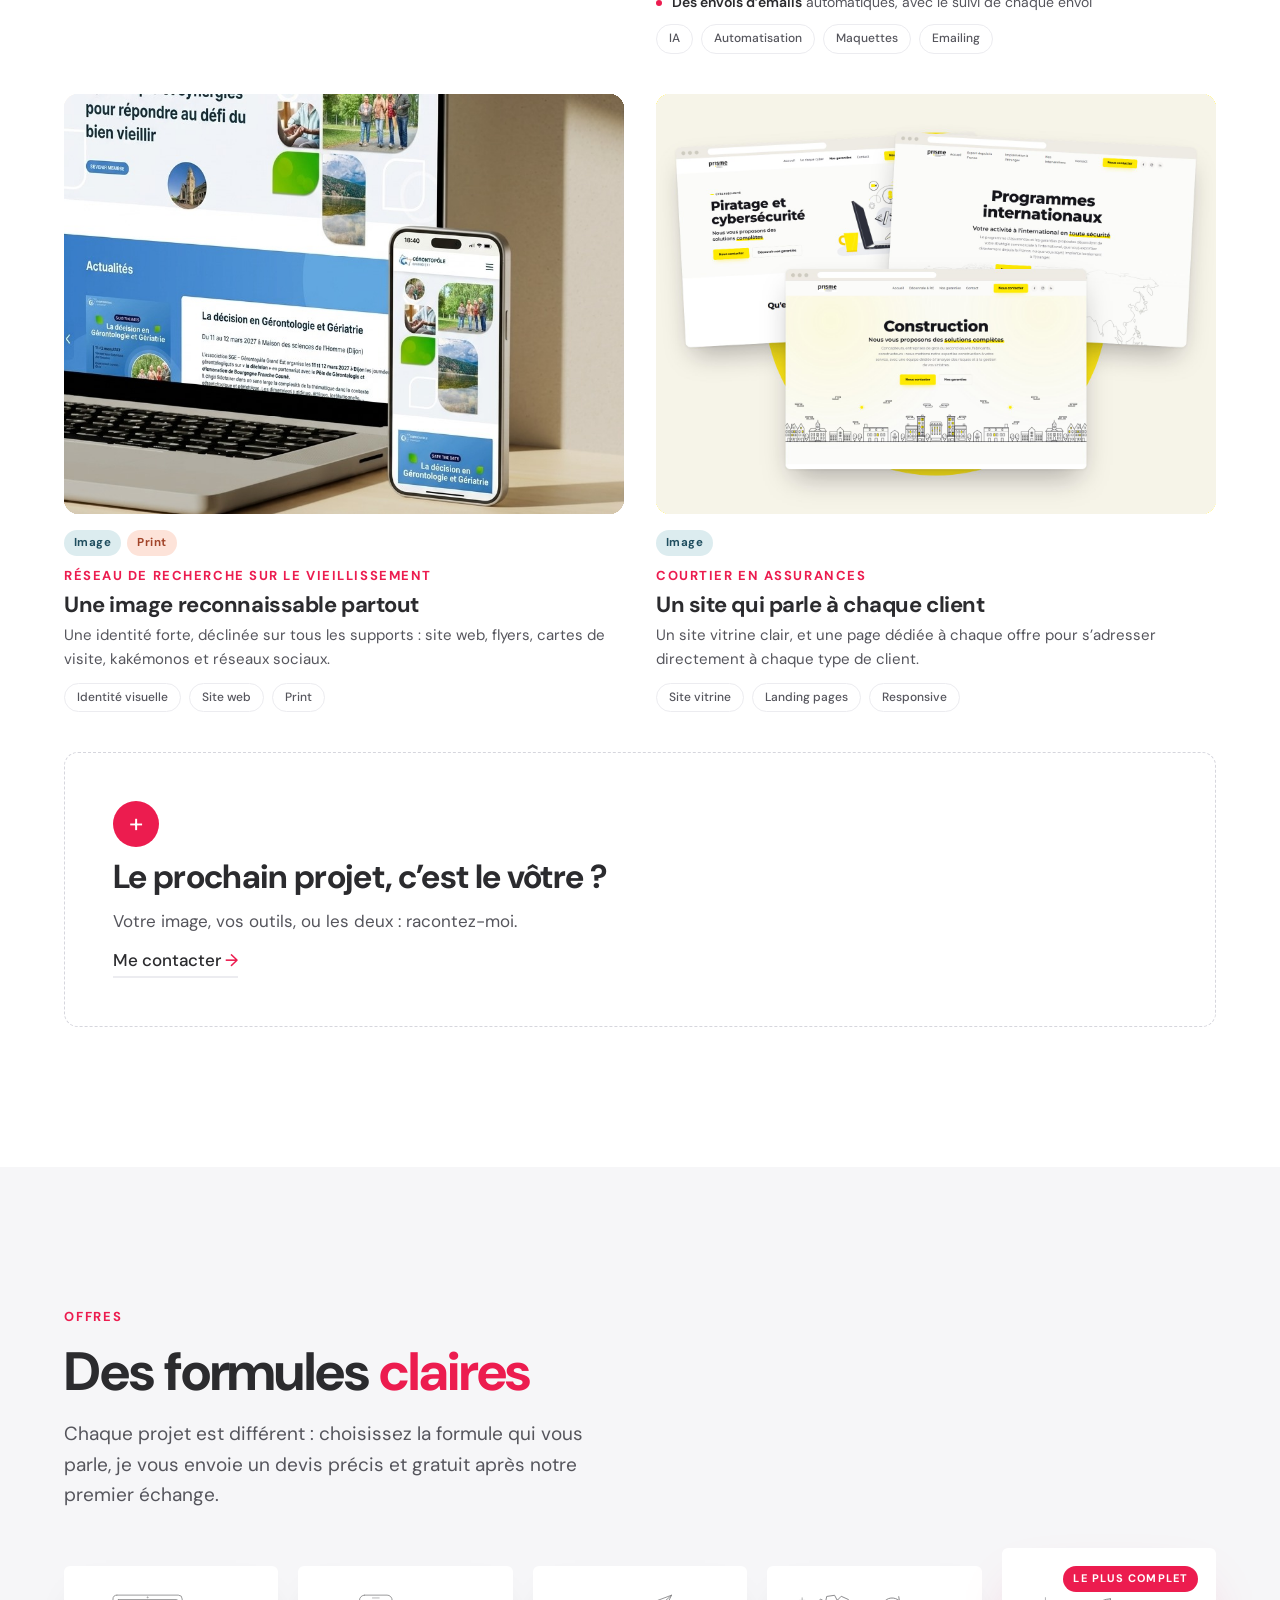
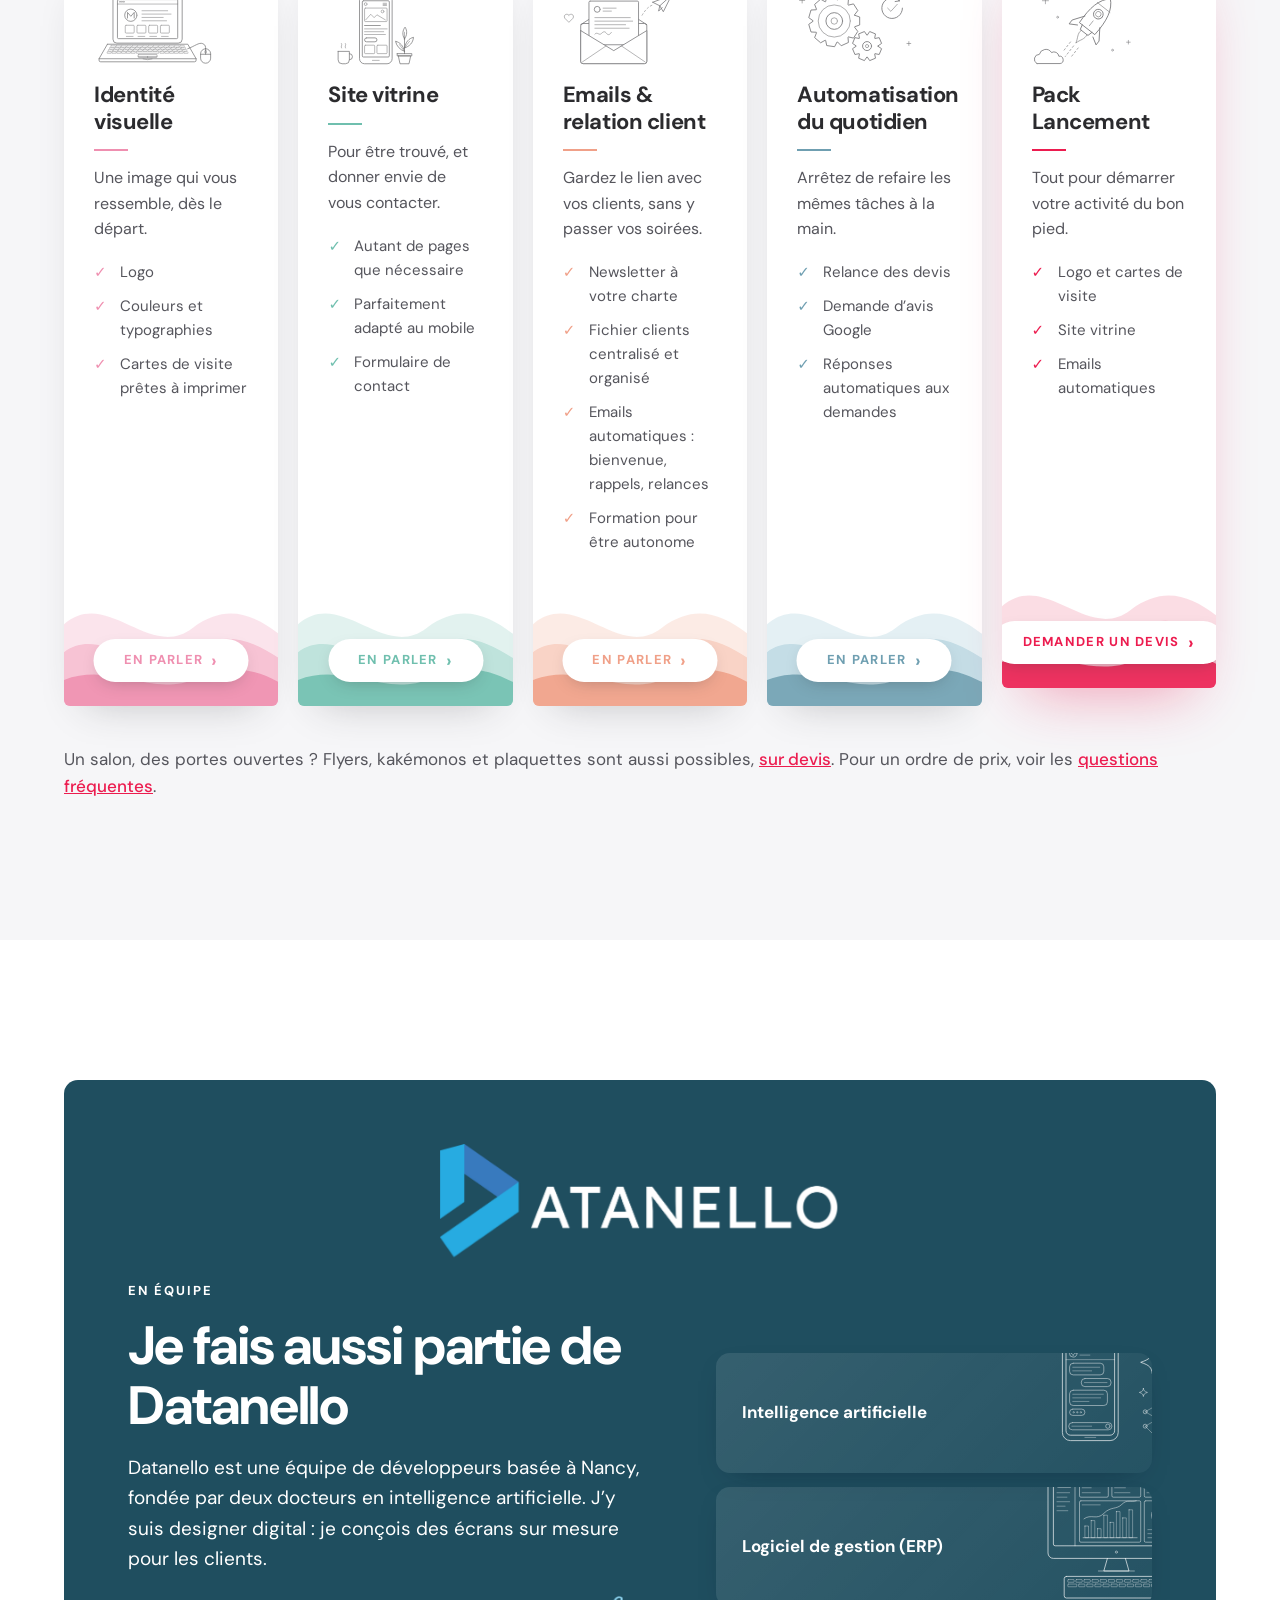
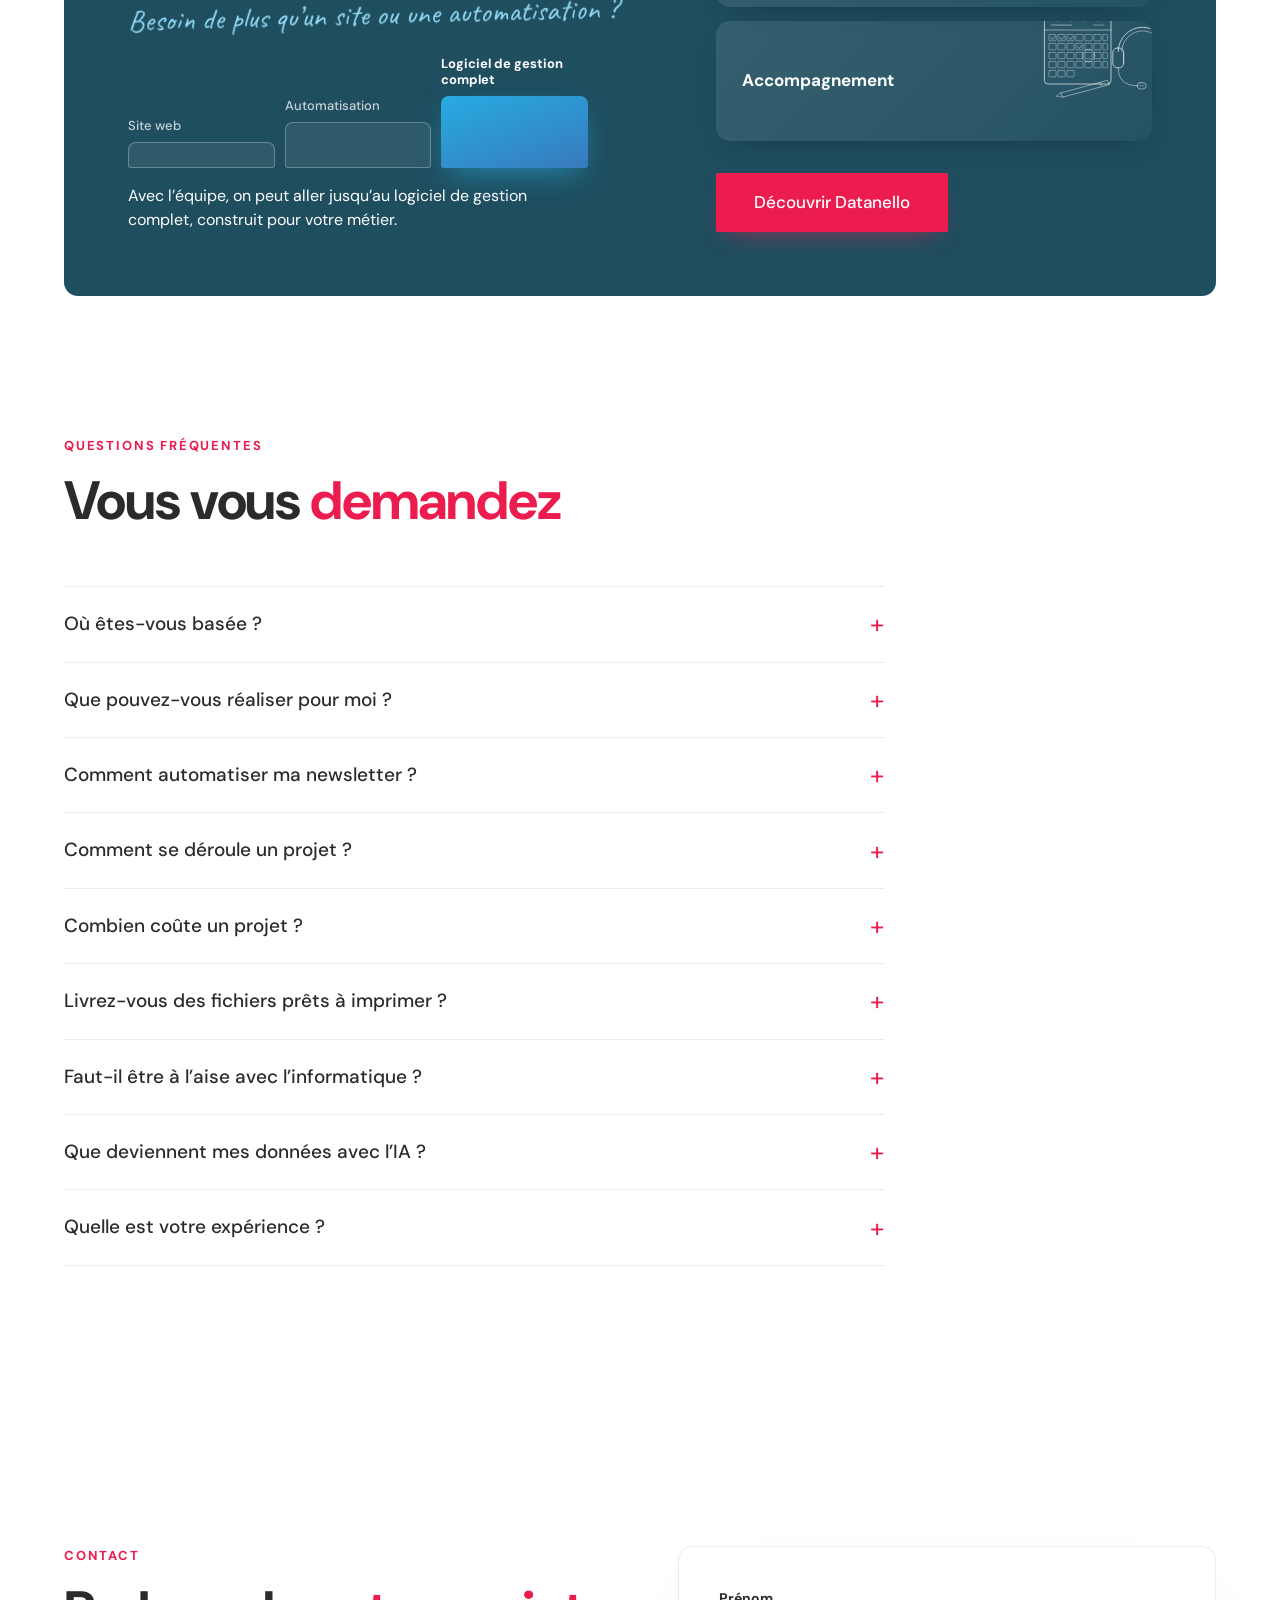
==== commit b9adcfc9: "Page « Création de site web à Nancy » et référencement local Nouvelle page dédiée, liens depuis le m" ====
--- a/index.html
+++ b/index.html
@@ -3,8 +3,8 @@
 <head>
   <meta charset="utf-8">
   <meta name="viewport" content="width=device-width, initial-scale=1">
-  <title>Marine Ruez · Une communication qui donne envie, et qui tourne toute seule · Nancy</title>
-  <meta name="description" content="Une communication qui donne envie (site web, identité visuelle, supports imprimés) et qui tourne toute seule grâce aux automatisations IA. Pour les petites structures, à Nancy et partout en France.">
+  <title>Création de site web à Nancy · Marine Ruez · Une communication qui donne envie</title>
+  <meta name="description" content="Création de site web à Nancy : site vitrine, identité visuelle et supports imprimés pour les petites structures, et des automatisations IA qui vous font gagner du temps. Devis gratuit.">
   <link rel="canonical" href="https://marineruez.fr/">
   <meta name="robots" content="index, follow, max-image-preview:large">
   <meta name="author" content="Marine Ruez">
@@ -15,7 +15,7 @@
   <meta property="og:locale" content="fr_FR">
   <meta property="og:site_name" content="Marine Ruez">
   <meta property="og:url" content="https://marineruez.fr/">
-  <meta property="og:title" content="Marine Ruez · Une communication qui donne envie, et qui tourne toute seule">
+  <meta property="og:title" content="Marine Ruez · Création de site web à Nancy · Une communication qui donne envie">
   <meta property="og:description" content="Une image unique qui donne envie, et des automatisations avec l’IA qui libèrent du temps, pour les petites structures.">
   <meta property="og:image" content="https://marineruez.fr/assets/og-image.png">
   <meta property="og:image:width" content="1200">
@@ -31,7 +31,7 @@
         "@type": "Person",
         "@id": "https://marineruez.fr/#marine",
         "name": "Marine Ruez",
-        "jobTitle": "Informaticienne indépendante (site web, identité visuelle, print) et automatisation IA",
+        "jobTitle": "Webdesigner et créatrice de sites web indépendante à Nancy (site web, identité visuelle, print, automatisation IA)",
         "url": "https://marineruez.fr/",
         "email": "mailto:contact@marineruez.fr",
         "telephone": "+33689689804",
@@ -43,21 +43,21 @@
       {
         "@type": "ProfessionalService",
         "@id": "https://marineruez.fr/#service",
-        "name": "Marine Ruez · Une communication qui donne envie, et qui tourne toute seule",
+        "name": "Marine Ruez · Création de site web à Nancy",
         "url": "https://marineruez.fr/",
         "image": "https://marineruez.fr/assets/og-image.png",
-        "description": "Informaticienne indépendante à Nancy pour les petites structures (artisans, commerçants, indépendants, associations) : identité visuelle, site web et supports imprimés uniques, et automatisations avec l’IA (demandes clients, relances de devis, avis Google, newsletters, assistant IA sur vos documents).",
+        "description": "Webdesigner et créatrice de sites web indépendante à Nancy pour les petites structures (artisans, commerçants, indépendants, associations) : identité visuelle, site web et supports imprimés uniques, et automatisations avec l’IA (demandes clients, relances de devis, avis Google, newsletters, assistant IA sur vos documents).",
         "founder": { "@id": "https://marineruez.fr/#marine" },
         "email": "mailto:contact@marineruez.fr",
         "telephone": "+33689689804",
         "address": { "@type": "PostalAddress", "addressLocality": "Nancy", "addressRegion": "Grand Est", "addressCountry": "FR" },
-        "areaServed": [{ "@type": "City", "name": "Nancy" }, { "@type": "Country", "name": "France" }],
+        "areaServed": [{ "@type": "City", "name": "Nancy" }, { "@type": "AdministrativeArea", "name": "Métropole du Grand Nancy" }, { "@type": "AdministrativeArea", "name": "Meurthe-et-Moselle" }, { "@type": "AdministrativeArea", "name": "Grand Est" }, { "@type": "Country", "name": "France" }],
         "knowsLanguage": "fr",
         "hasOfferCatalog": {
           "@type": "OfferCatalog",
           "name": "Services",
           "itemListElement": [
-            { "@type": "Offer", "itemOffered": { "@type": "Service", "name": "Création de site web", "description": "Site vitrine et landing pages, pensés pour le mobile." } },
+            { "@type": "Offer", "itemOffered": { "@type": "Service", "name": "Création de site web à Nancy", "description": "Site vitrine et landing pages, pensés pour le mobile.", "url": "https://marineruez.fr/creation-site-web-nancy/" } },
             { "@type": "Offer", "itemOffered": { "@type": "Service", "name": "Identité visuelle", "description": "Logo, couleurs, typographies et charte graphique." } },
             { "@type": "Offer", "itemOffered": { "@type": "Service", "name": "Design UX et UI", "description": "Interfaces de logiciels, parcours utilisateurs, prototypes." } },
             { "@type": "Offer", "itemOffered": { "@type": "Service", "name": "Supports imprimés", "description": "Kakémonos, flyers, affiches, plaquettes et cartes de visite prêts pour l’imprimeur." } },
@@ -89,6 +89,7 @@
     <a href="#accueil" class="logo" aria-label="Accueil">M<span>r</span></a>
     <nav class="nav" id="nav" aria-label="Navigation principale">
       <a href="#services">services</a>
+      <a href="creation-site-web-nancy/">site web</a>
       <a href="#automatisations">exemples</a>
       <a href="#projets">projets</a>
       <a href="#offres">offres</a>
@@ -110,7 +111,7 @@
         <p class="hello">Bonjour,</p>
         <h1>Mar<span class="i-dot">i</span>ne Ruez</h1>
         <p class="hero-lead">Une communication qui donne envie, et qui tourne toute seule.</p>
-        <p class="hero-sub">Indépendante à Nancy, avec 10 ans d’expérience dans l’informatique. Je travaille avec les petites structures&nbsp;: identité visuelle, site web, supports imprimés, et automatisations avec l’IA pour les tâches répétitives.</p>
+        <p class="hero-sub">Webdesigner indépendante à Nancy, avec 10 ans d’expérience dans l’informatique. Je travaille avec les petites structures&nbsp;: <a href="creation-site-web-nancy/">création de site web</a>, identité visuelle, supports imprimés, et automatisations avec l’IA pour les tâches répétitives.</p>
         <div class="hero-ctas">
           <a href="#contact" class="btn">Parlons de votre projet</a>
           <a href="#projets" class="link-arrow">Voir mes projets</a>
@@ -741,7 +742,7 @@
           <h3>Site vitrine</h3>
           <p class="offer-desc">Pour être trouvé, et donner envie de vous contacter.</p>
           <ul>
-            <li>Jusqu’à 5 pages</li>
+            <li>Autant de pages que nécessaire</li>
             <li>Parfaitement adapté au mobile</li>
             <li>Formulaire de contact</li>
           </ul>
@@ -1005,7 +1006,7 @@
       <div class="faq-list">
         <details>
           <summary>Où êtes-vous basée&nbsp;?</summary>
-          <p>Je suis basée à Nancy. Je travaille avec des clients à Nancy et dans le Grand Est, et partout en France à distance.</p>
+          <p>Je suis basée à Nancy. Je travaille avec des clients à Nancy et dans le Grand Est, et partout en France à distance. En savoir plus sur la <a href="creation-site-web-nancy/">création de site web à Nancy</a>.</p>
         </details>
         <details>
           <summary>Que pouvez-vous réaliser pour moi&nbsp;?</summary>
@@ -1088,7 +1089,7 @@
 
   <footer class="footer">
     <p>© <span id="year"></span> Marine Ruez · Nancy · Une communication qui donne envie, et qui tourne toute seule</p>
-    <p class="footer-links"><a href="https://www.linkedin.com/in/marine-ruez-2370468b/" target="_blank" rel="noopener me">LinkedIn</a> · <a href="#accueil">Retour en haut ↑</a></p>
+    <p class="footer-links"><a href="creation-site-web-nancy/">Création de site web à Nancy</a> · <a href="https://www.linkedin.com/in/marine-ruez-2370468b/" target="_blank" rel="noopener me">LinkedIn</a> · <a href="#accueil">Retour en haut ↑</a></p>
   </footer>
 
   <script src="script.js"></script>
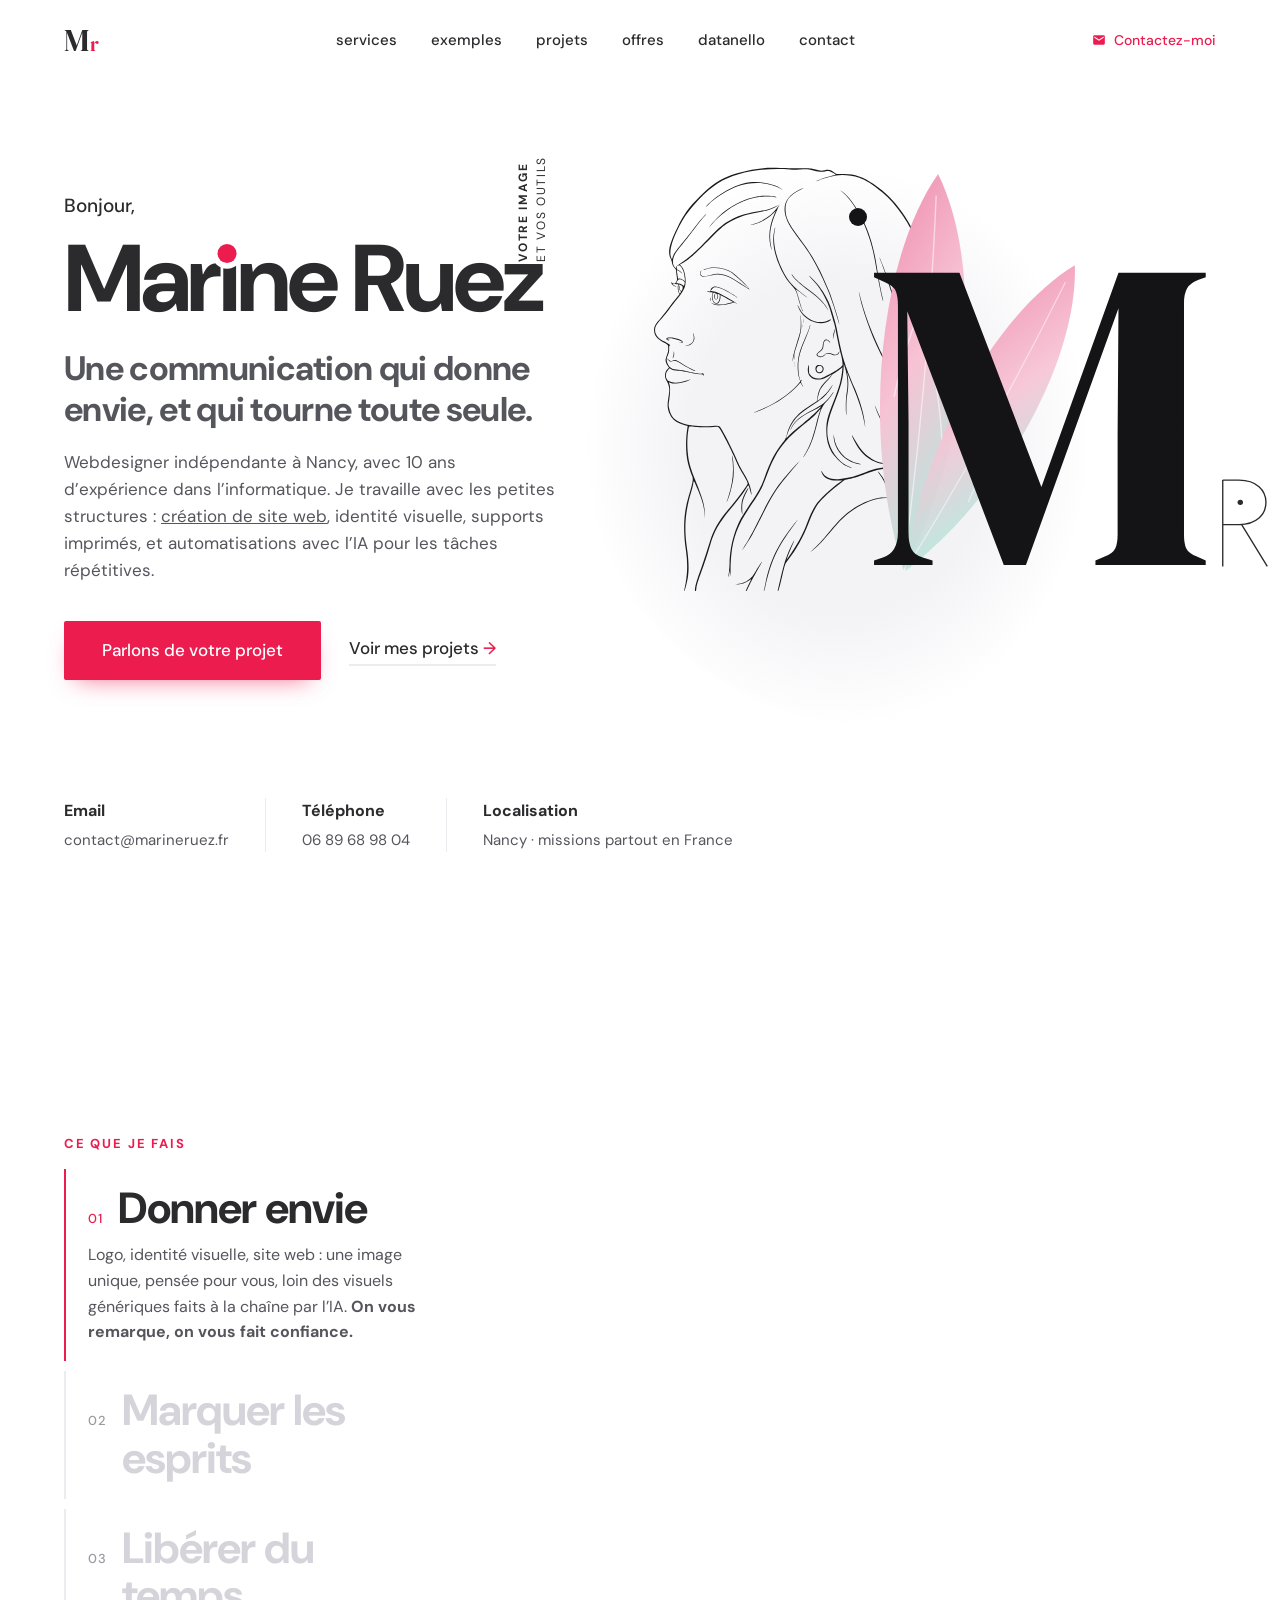
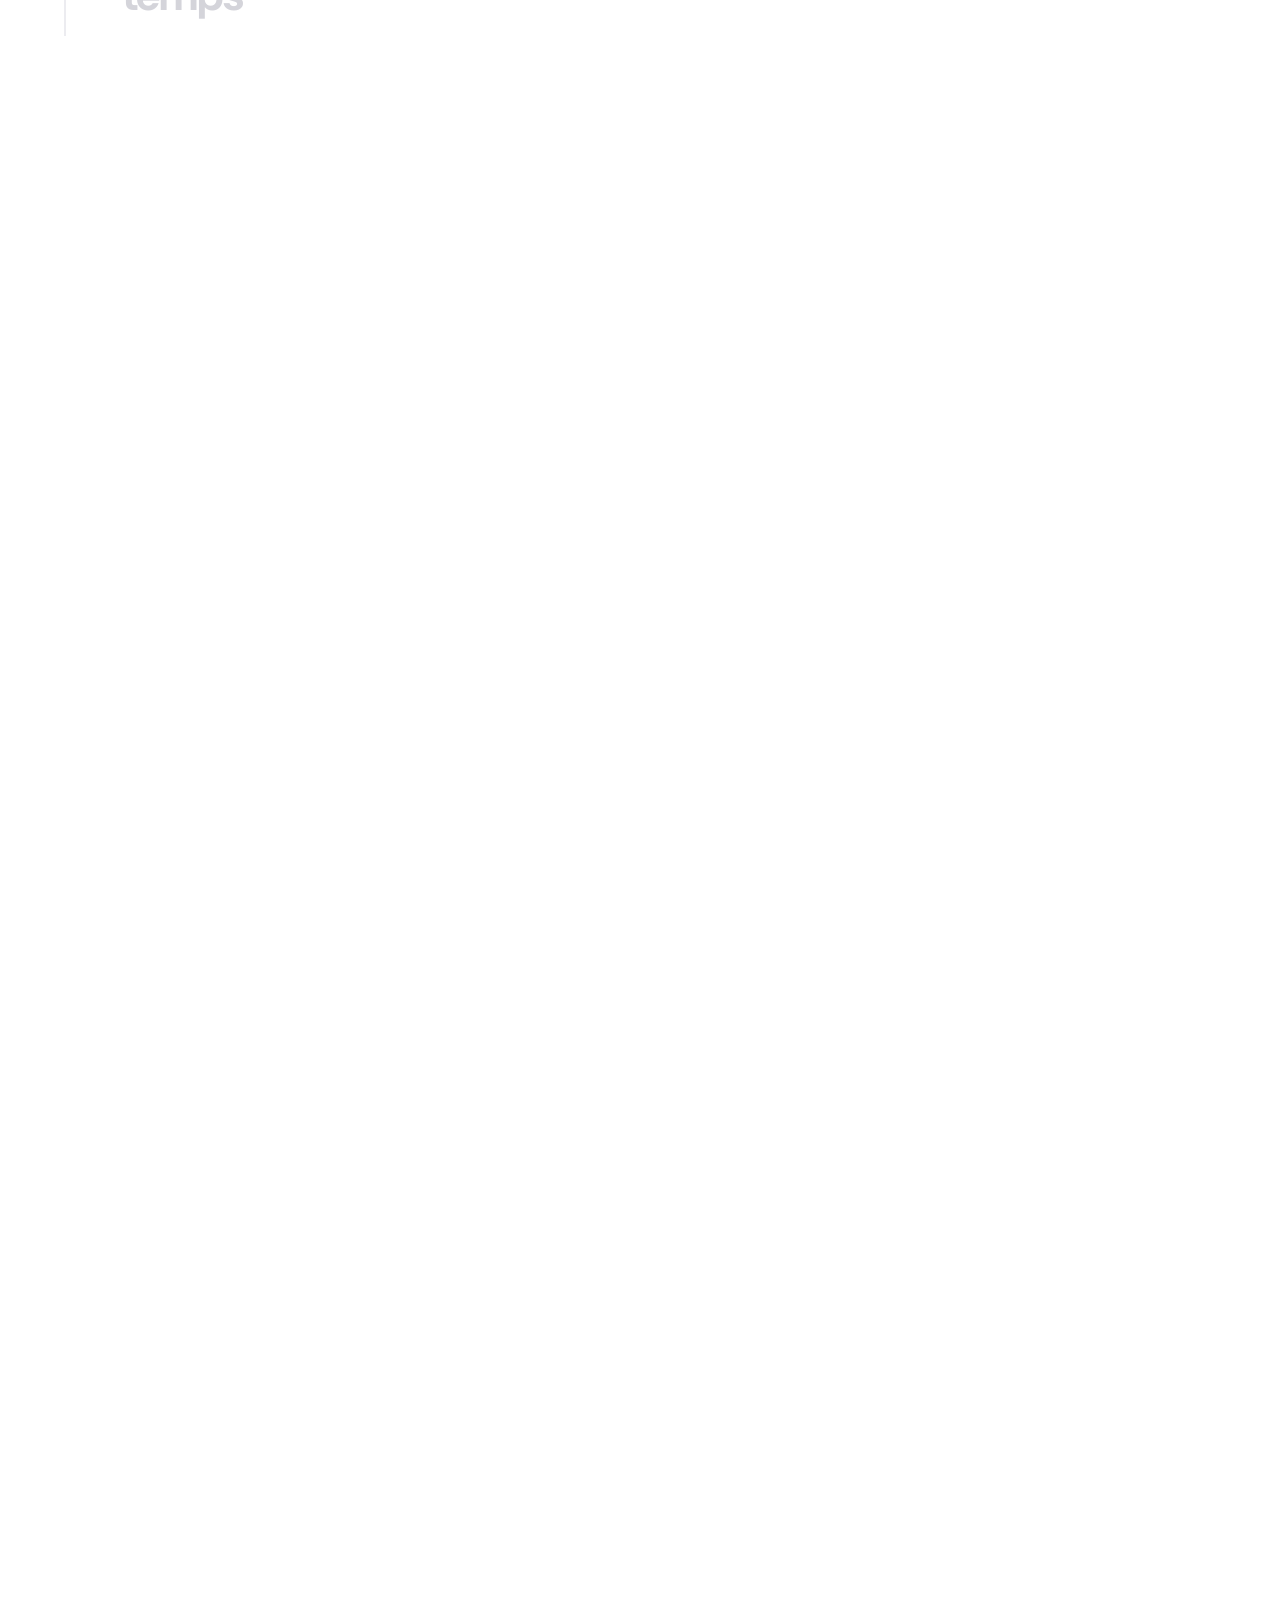
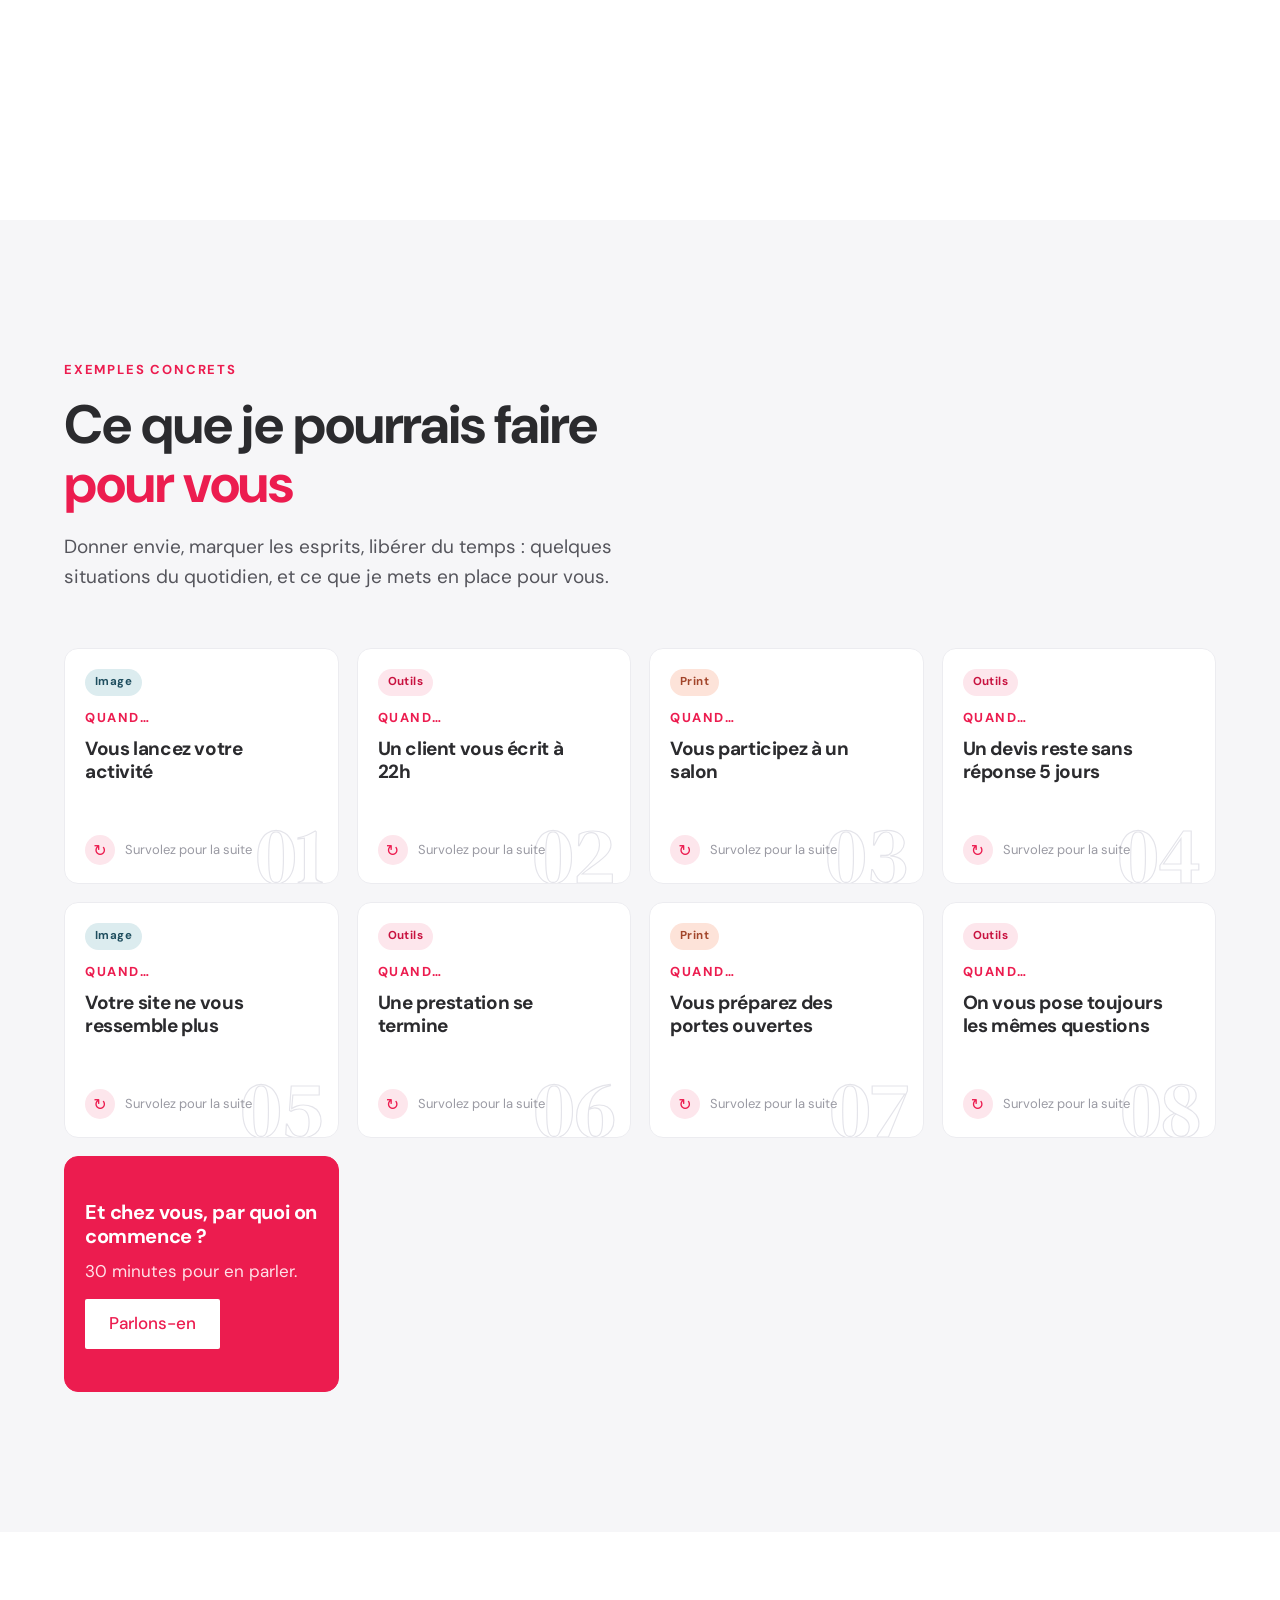
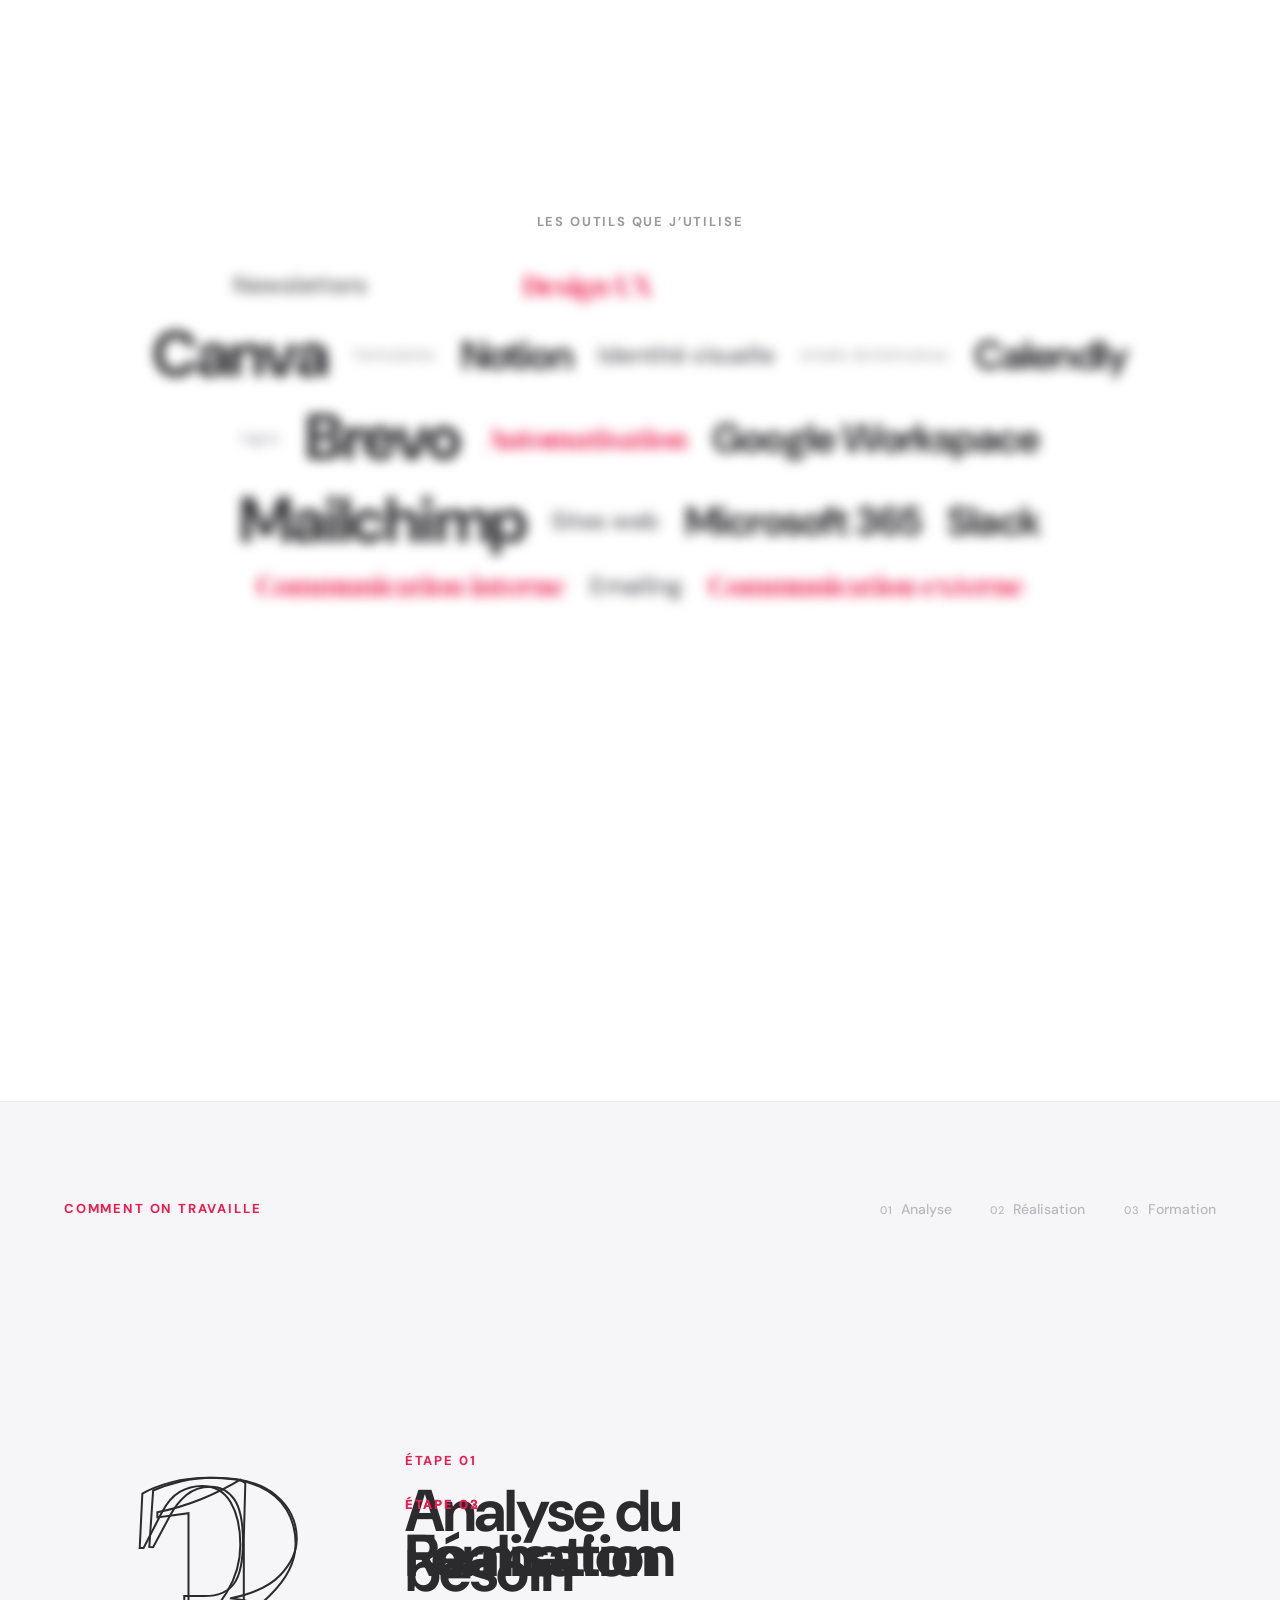
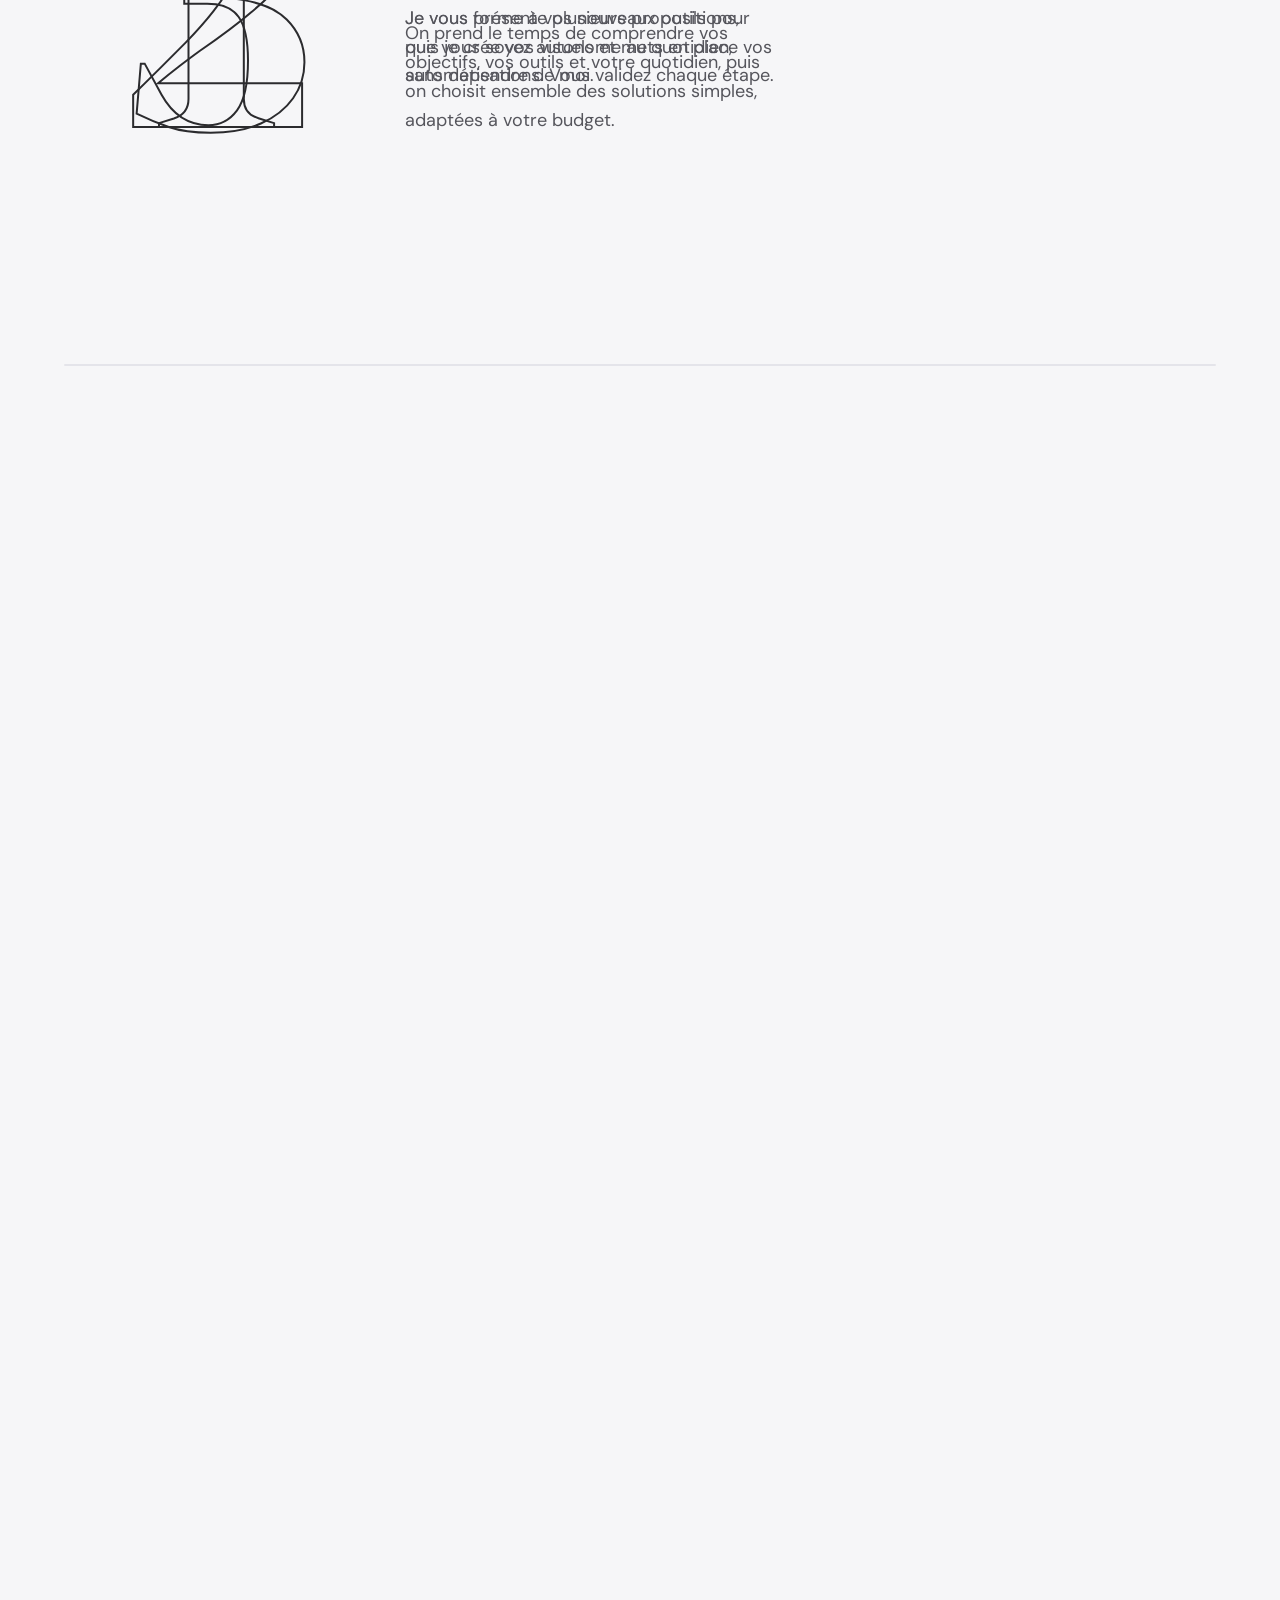
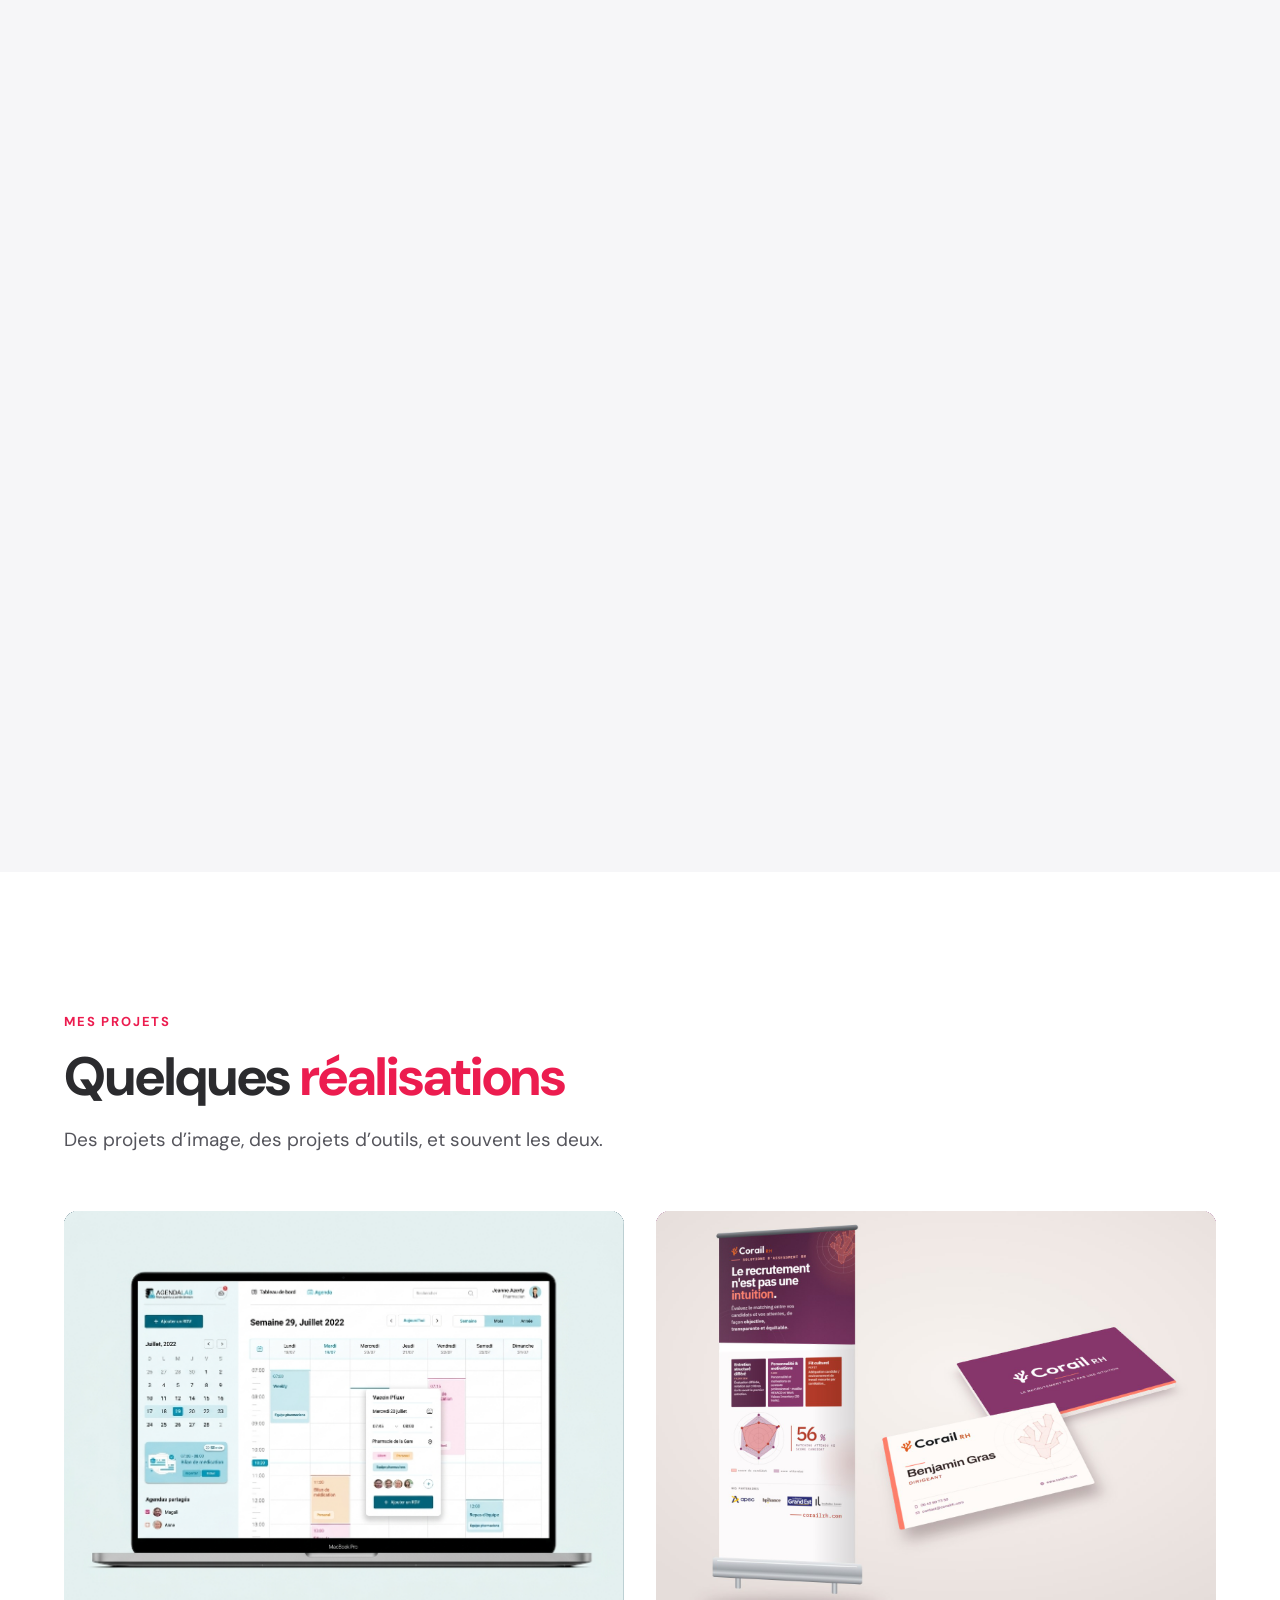
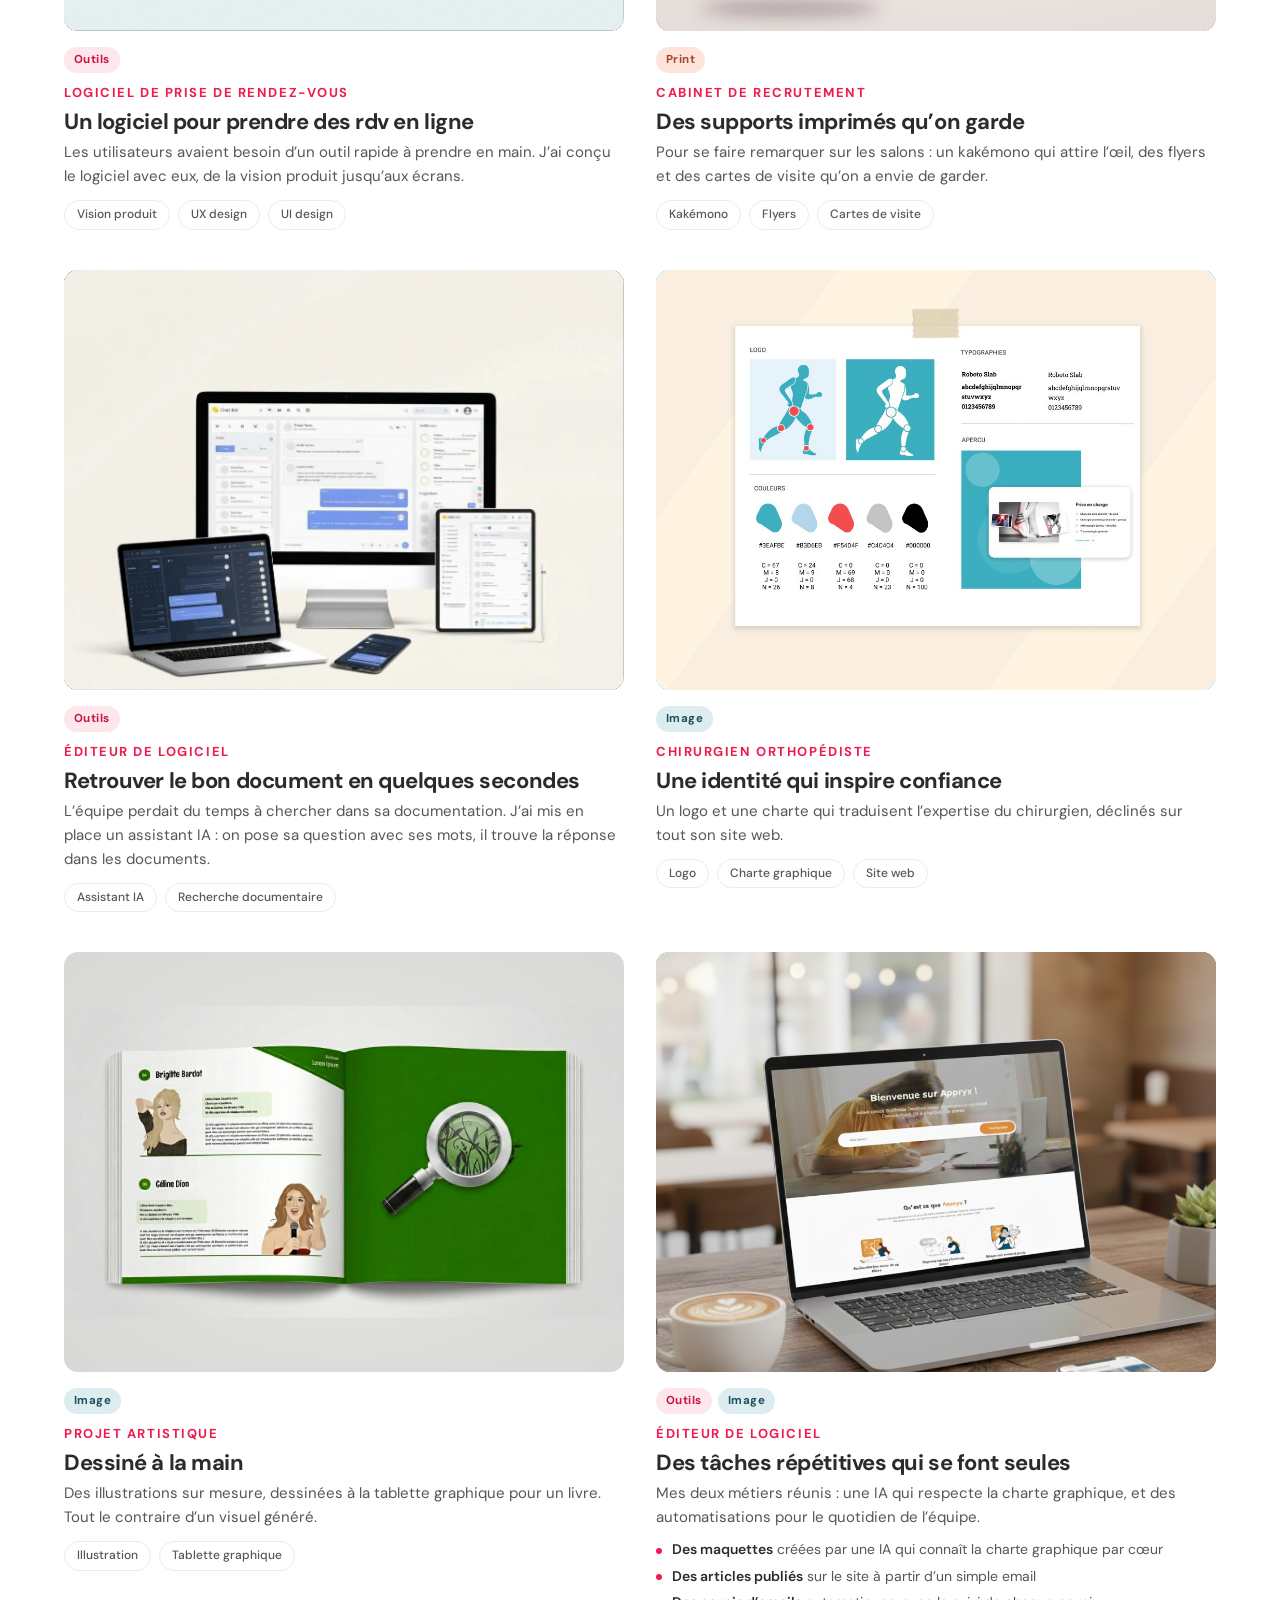
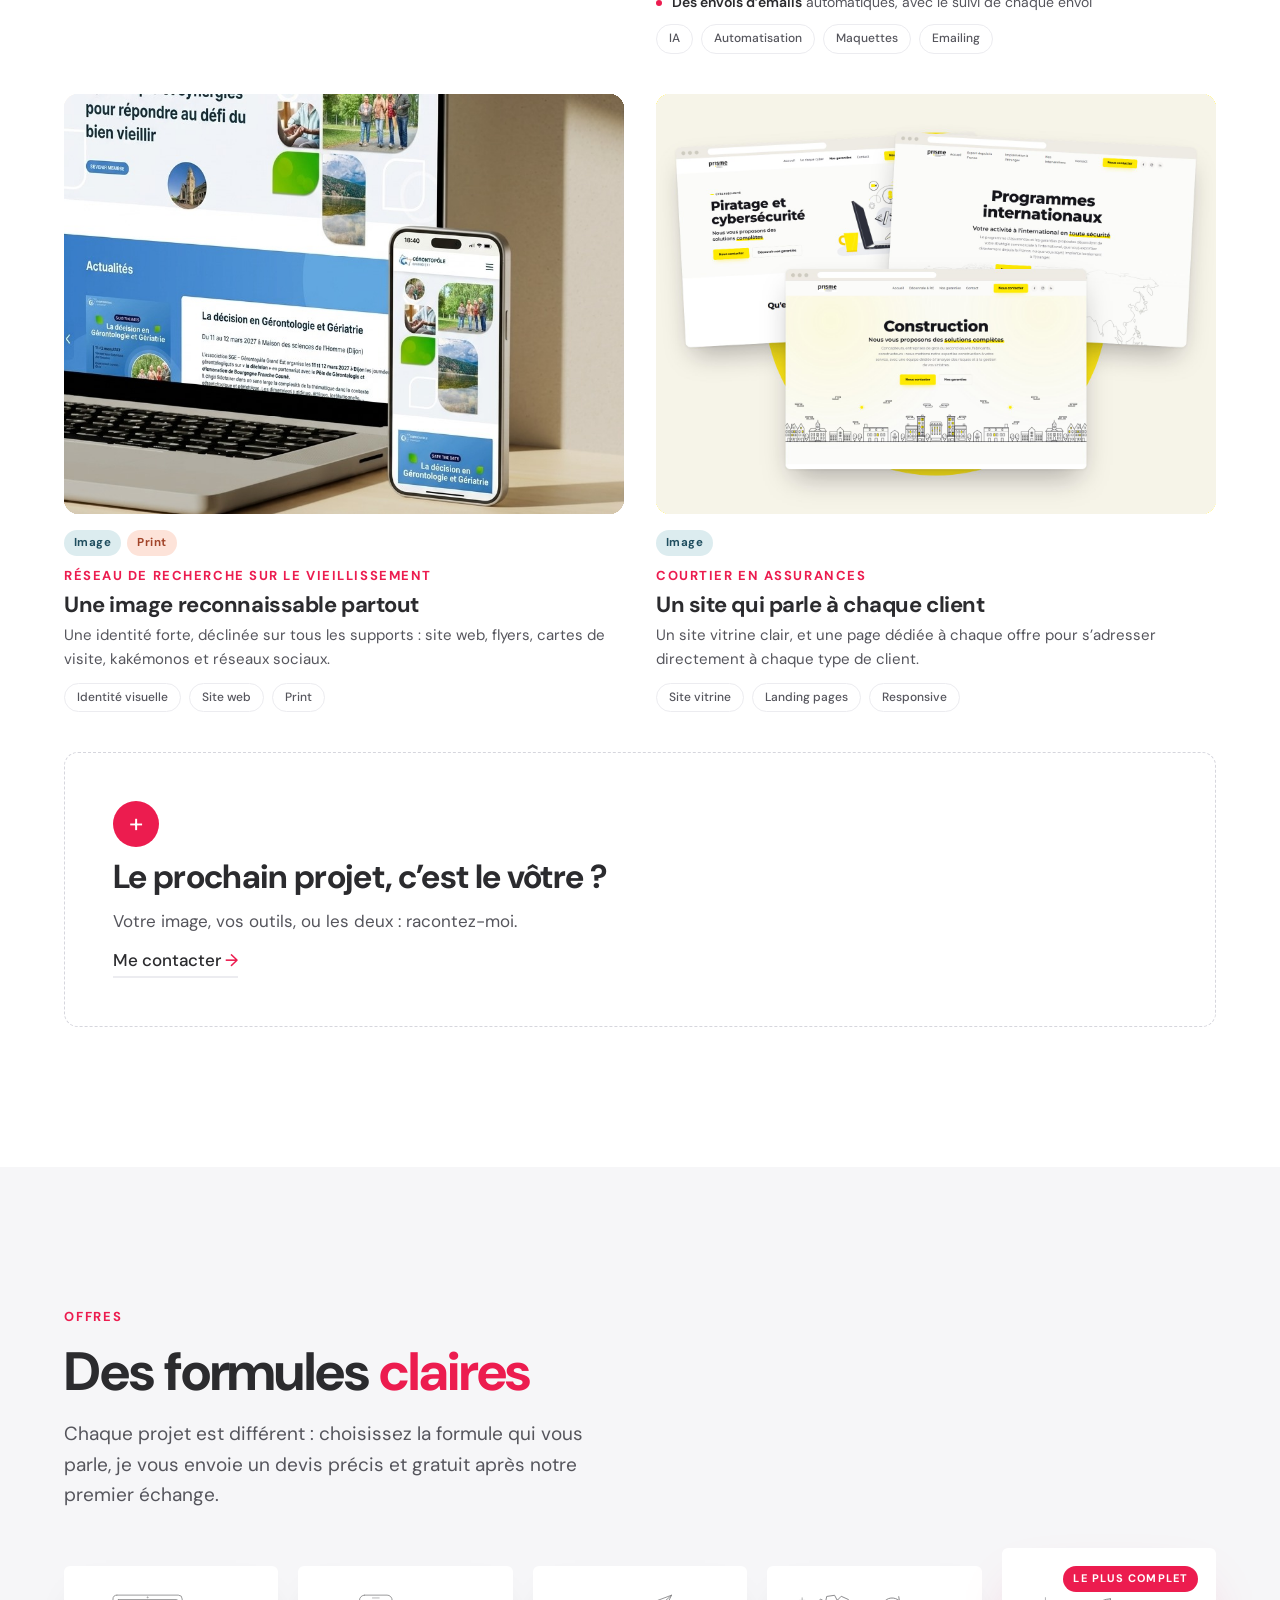
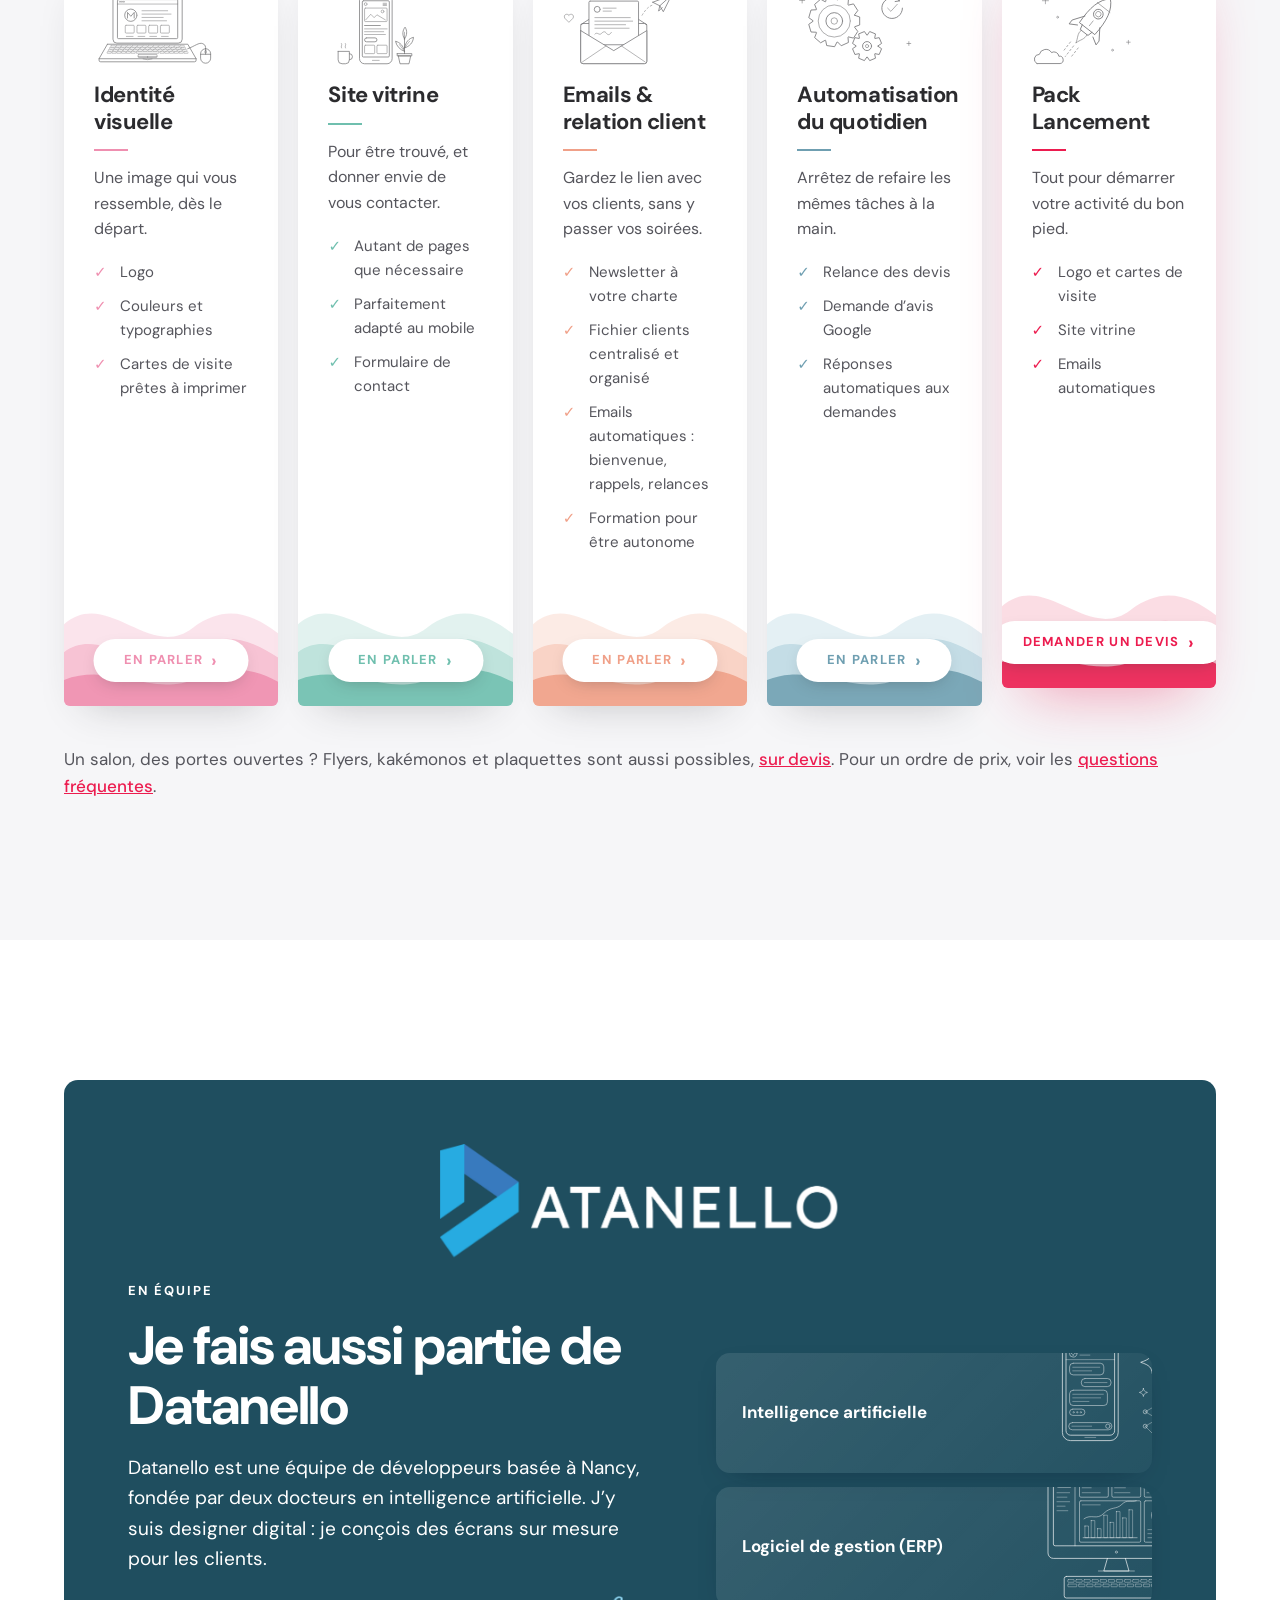
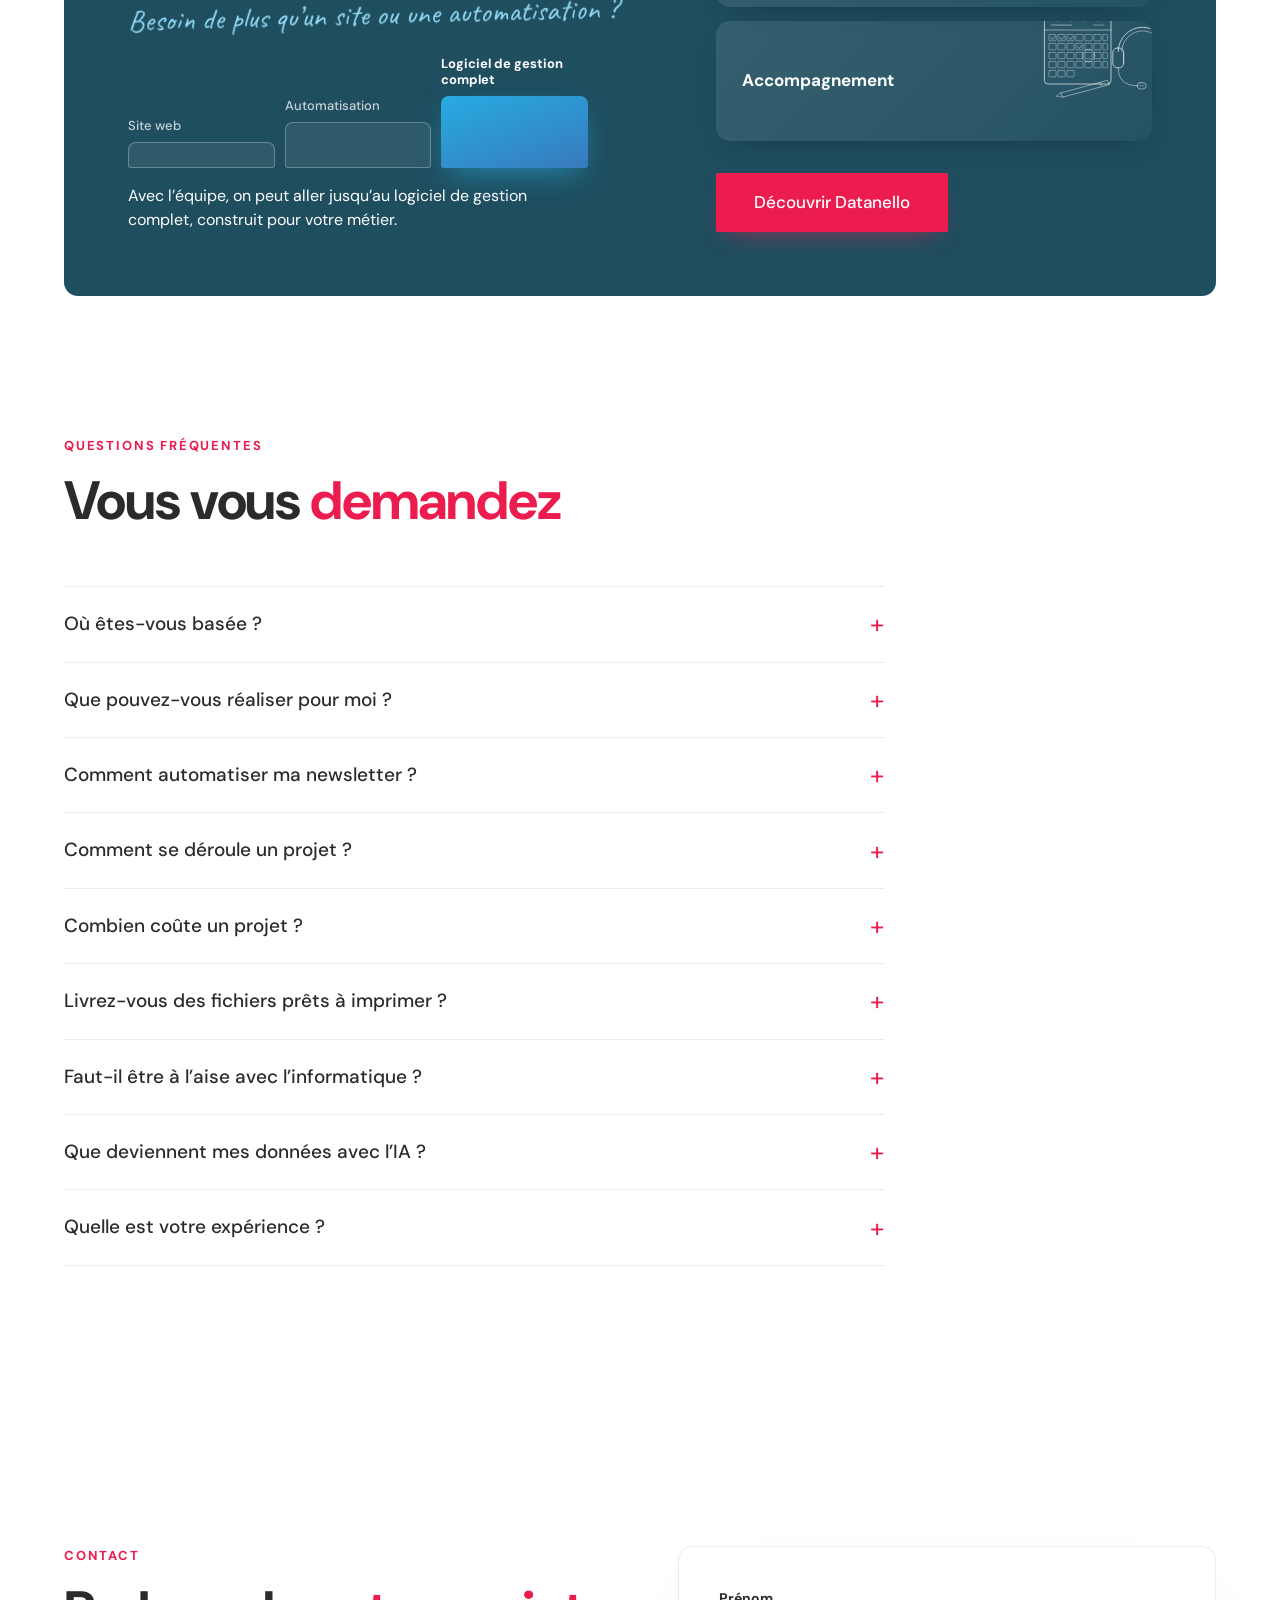
==== commit 96897cf3: "Menu : « site web » retiré, « datanello » ajouté Co-Authored-By: Claude Opus 5.5 <noreply@anthropic." ====
--- a/index.html
+++ b/index.html
@@ -89,10 +89,10 @@
     <a href="#accueil" class="logo" aria-label="Accueil">M<span>r</span></a>
     <nav class="nav" id="nav" aria-label="Navigation principale">
       <a href="#services">services</a>
-      <a href="creation-site-web-nancy/">site web</a>
       <a href="#automatisations">exemples</a>
       <a href="#projets">projets</a>
       <a href="#offres">offres</a>
+      <a href="#equipe">datanello</a>
       <a href="#contact">contact</a>
       <a href="#contact" class="nav-rdv">Contactez-moi</a>
     </nav>
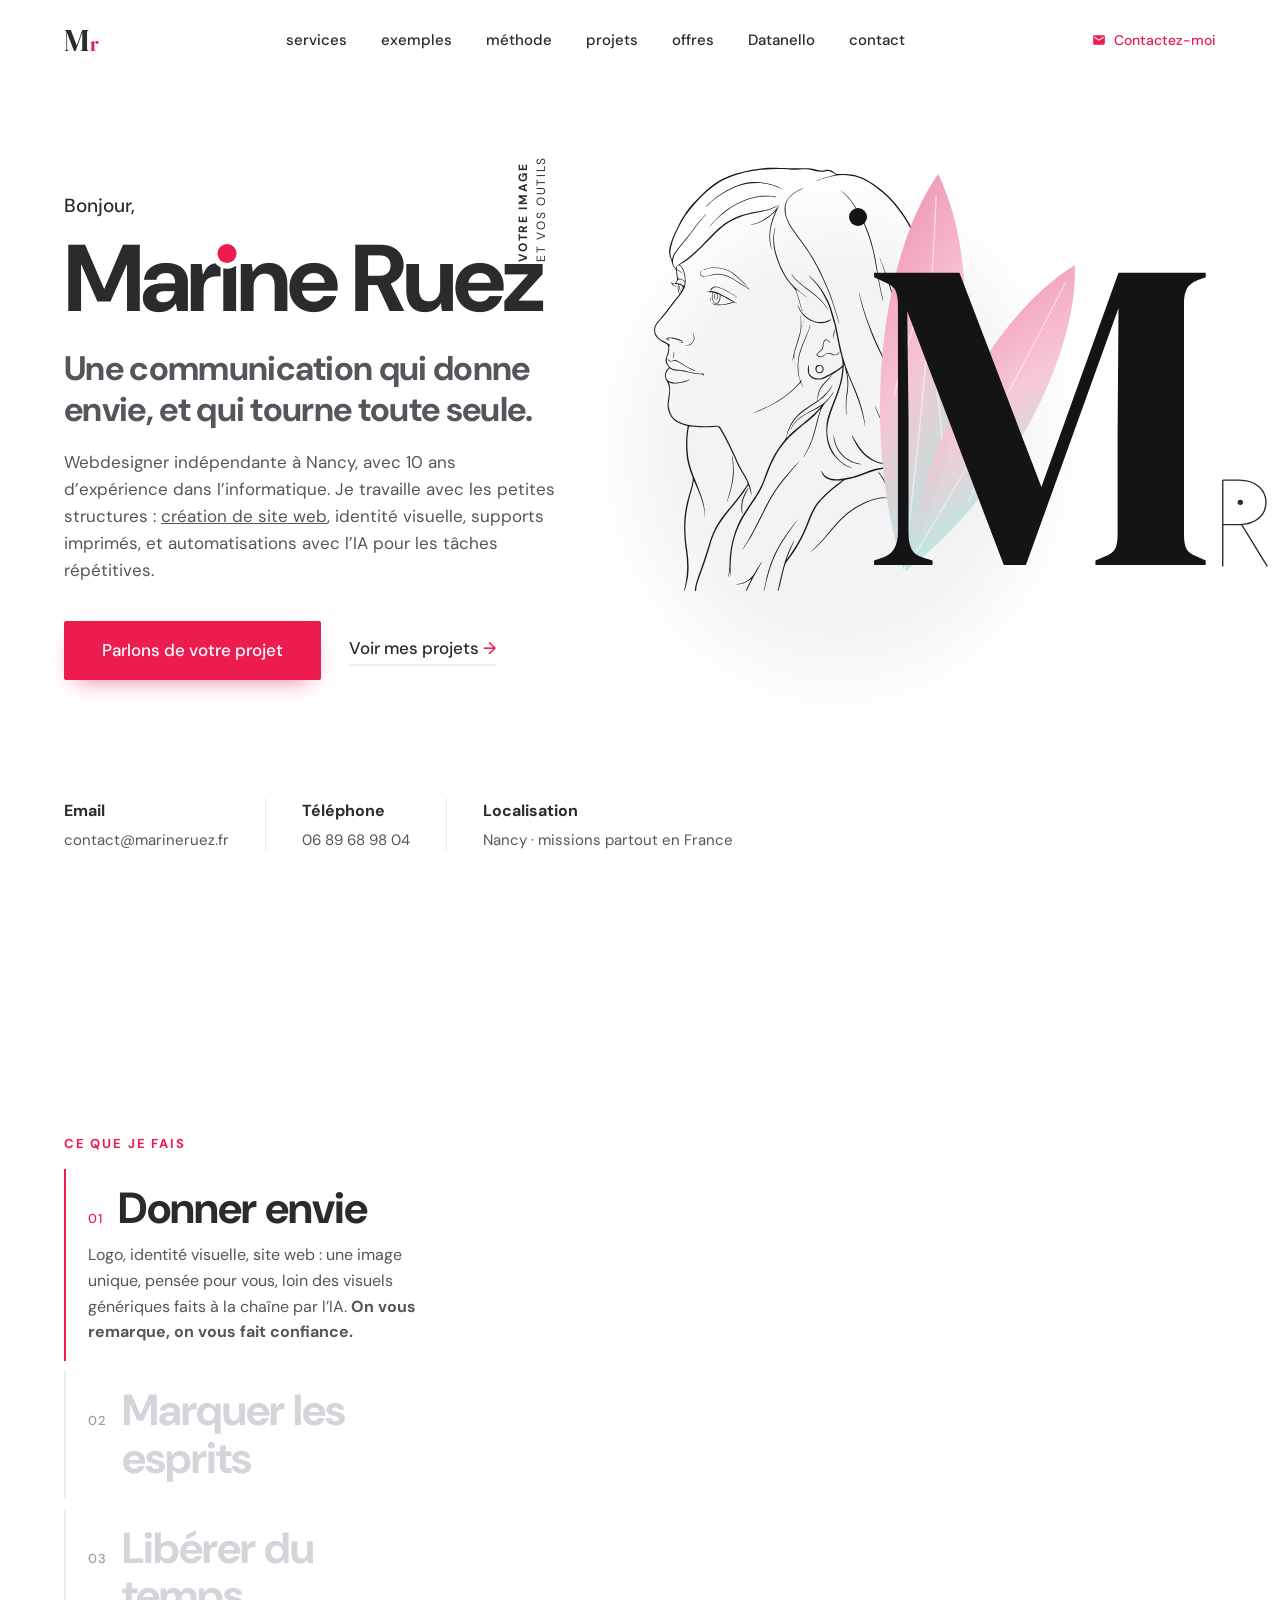
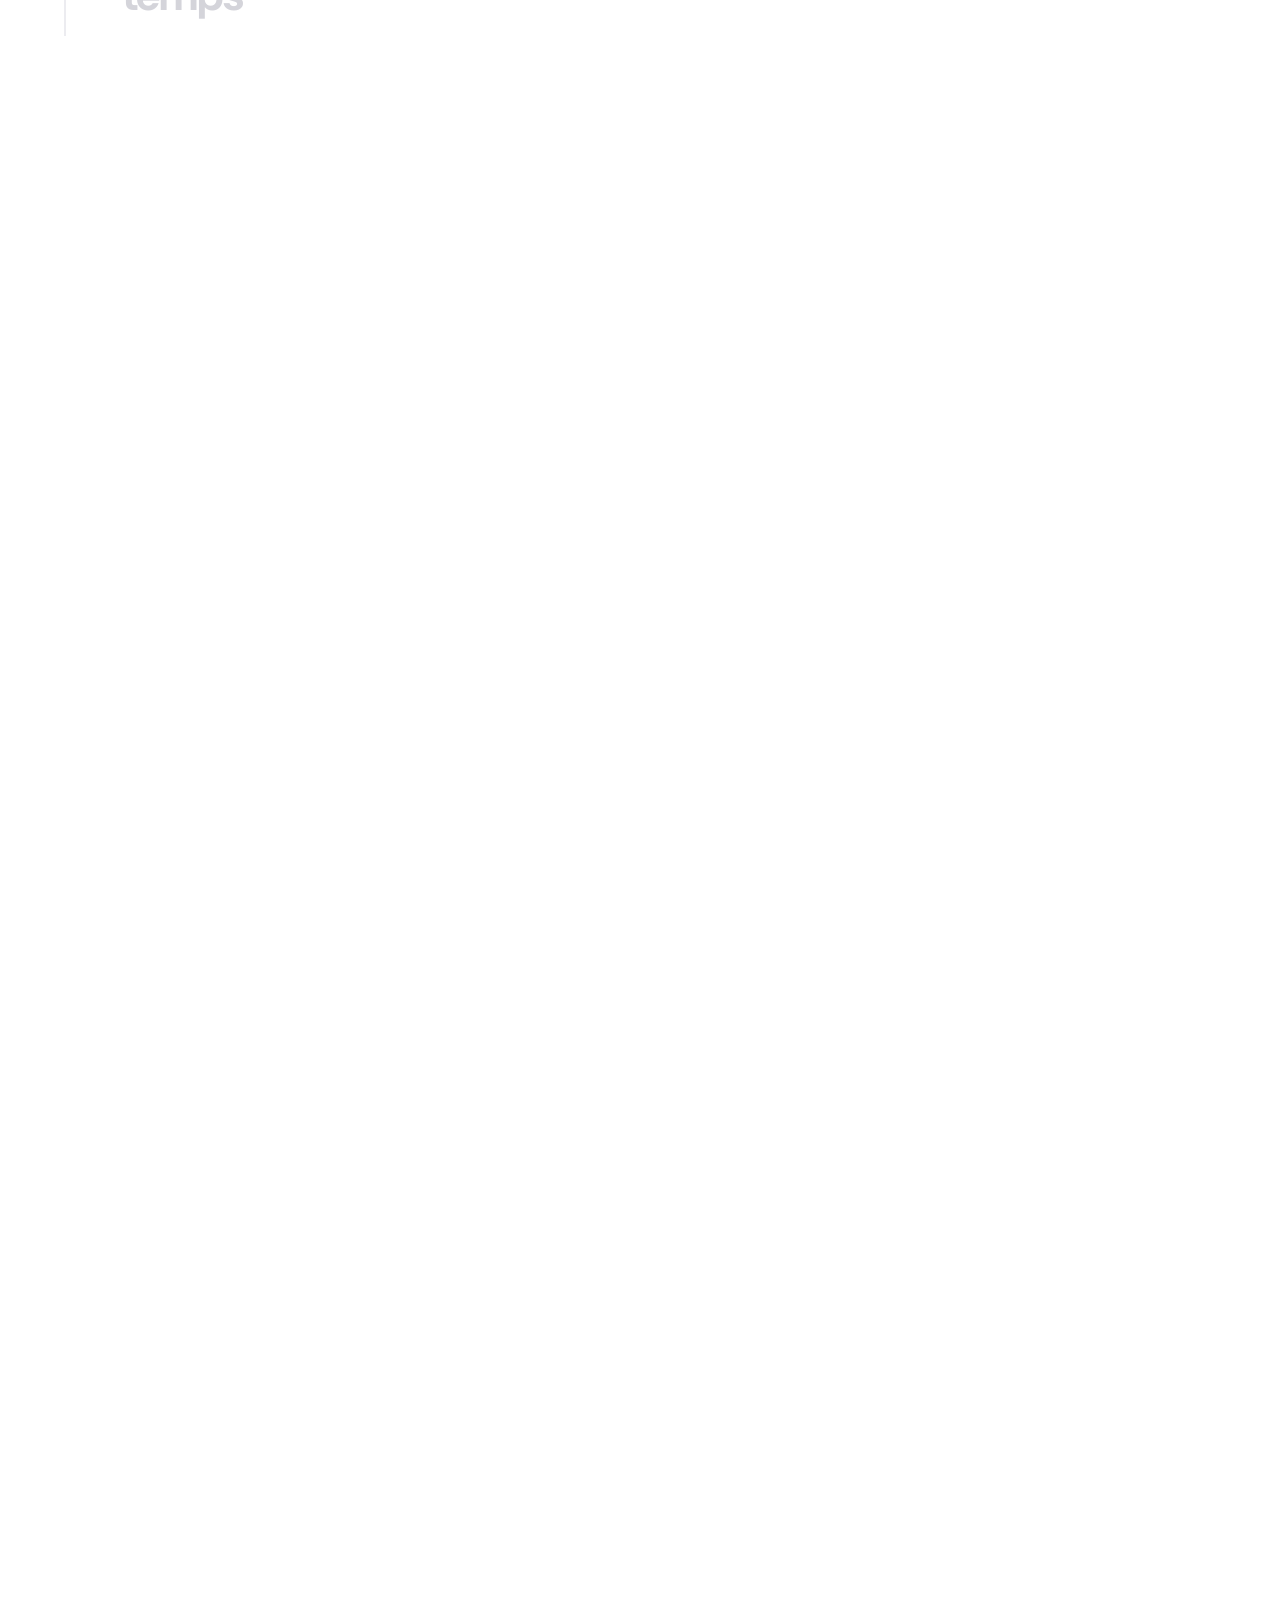
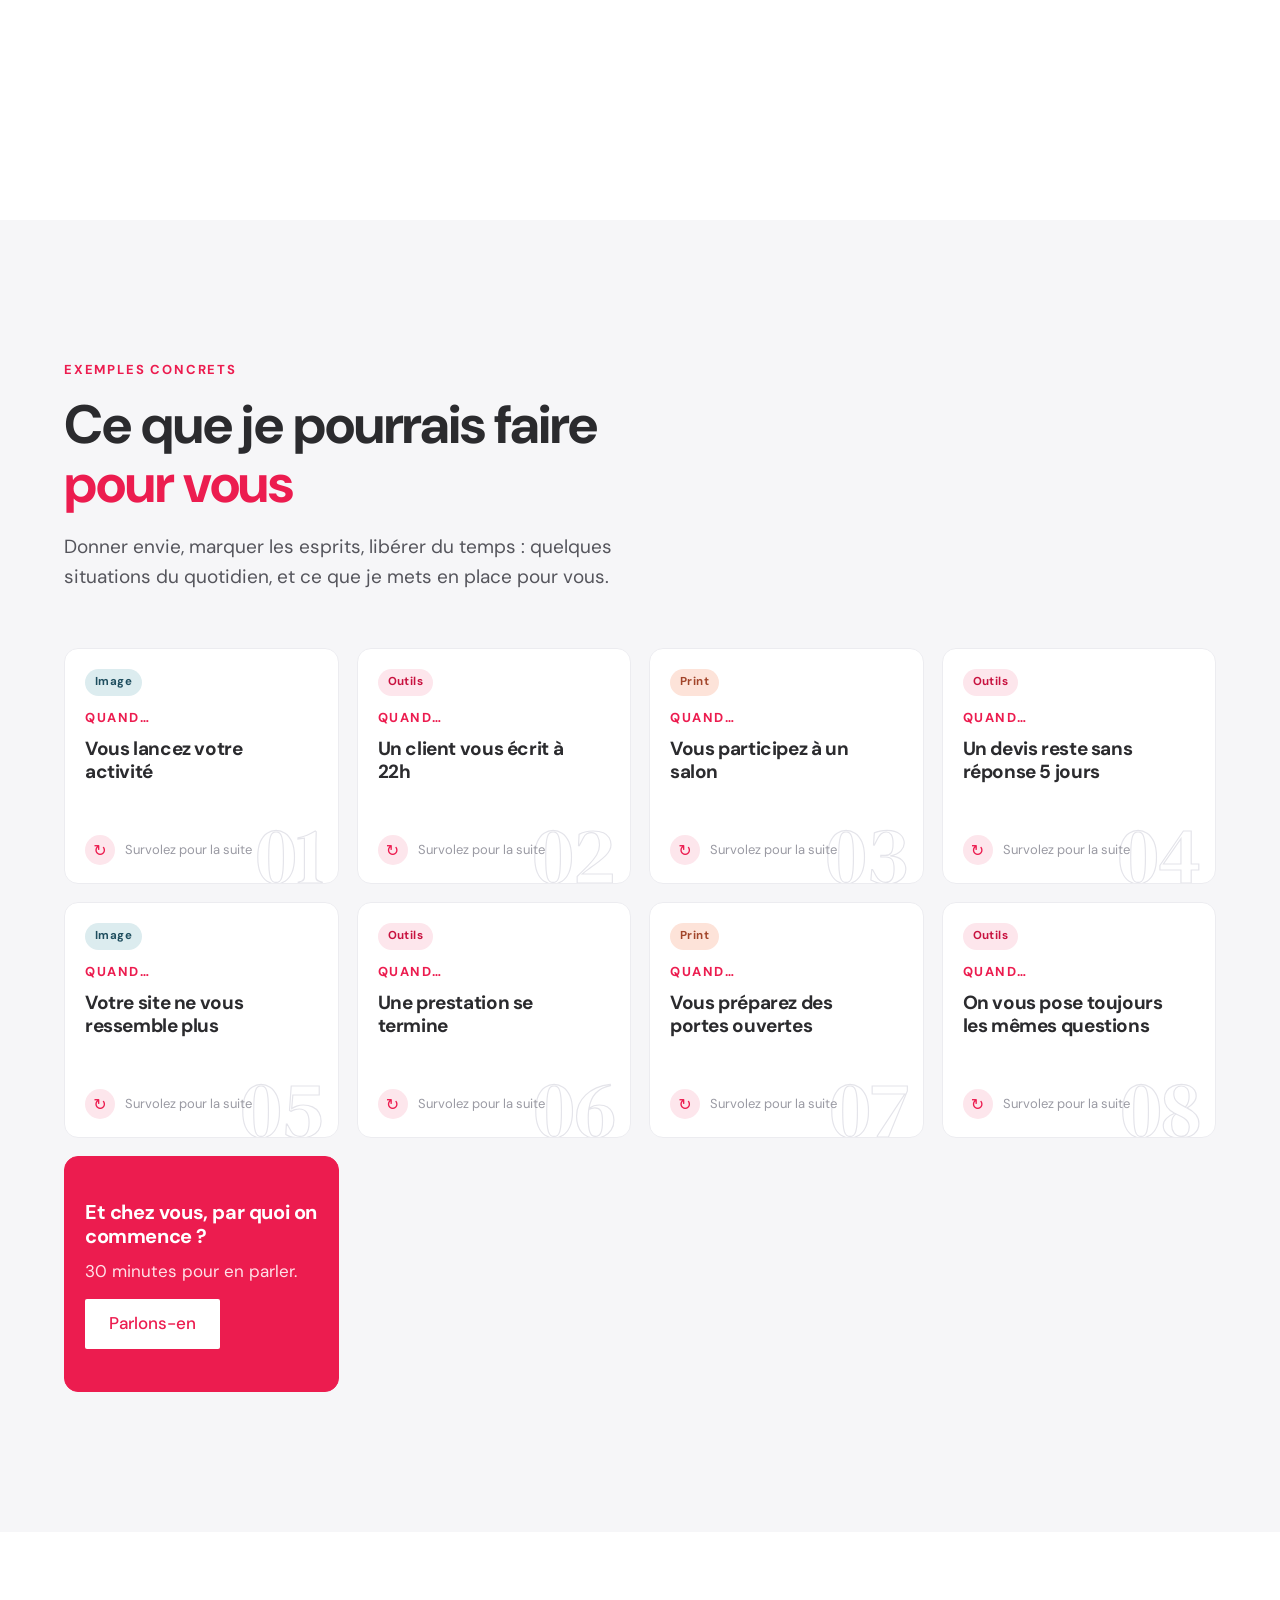
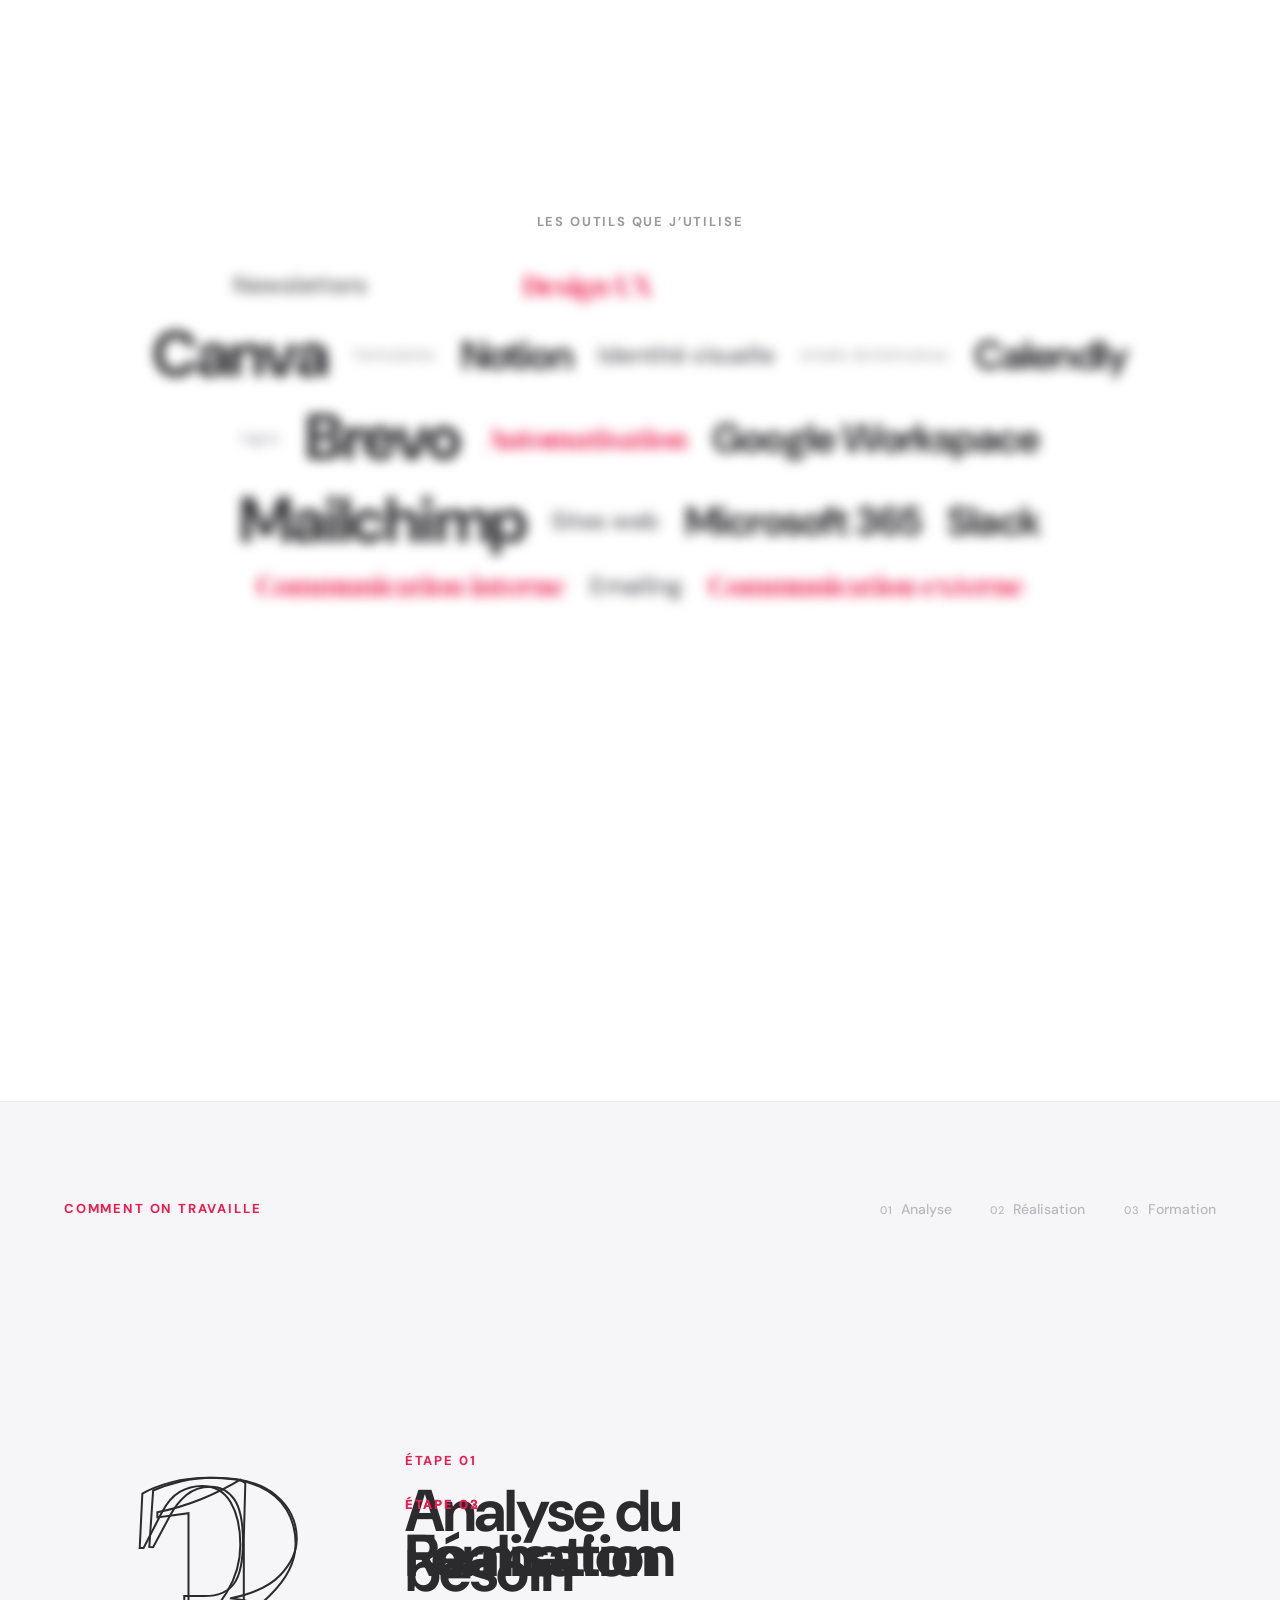
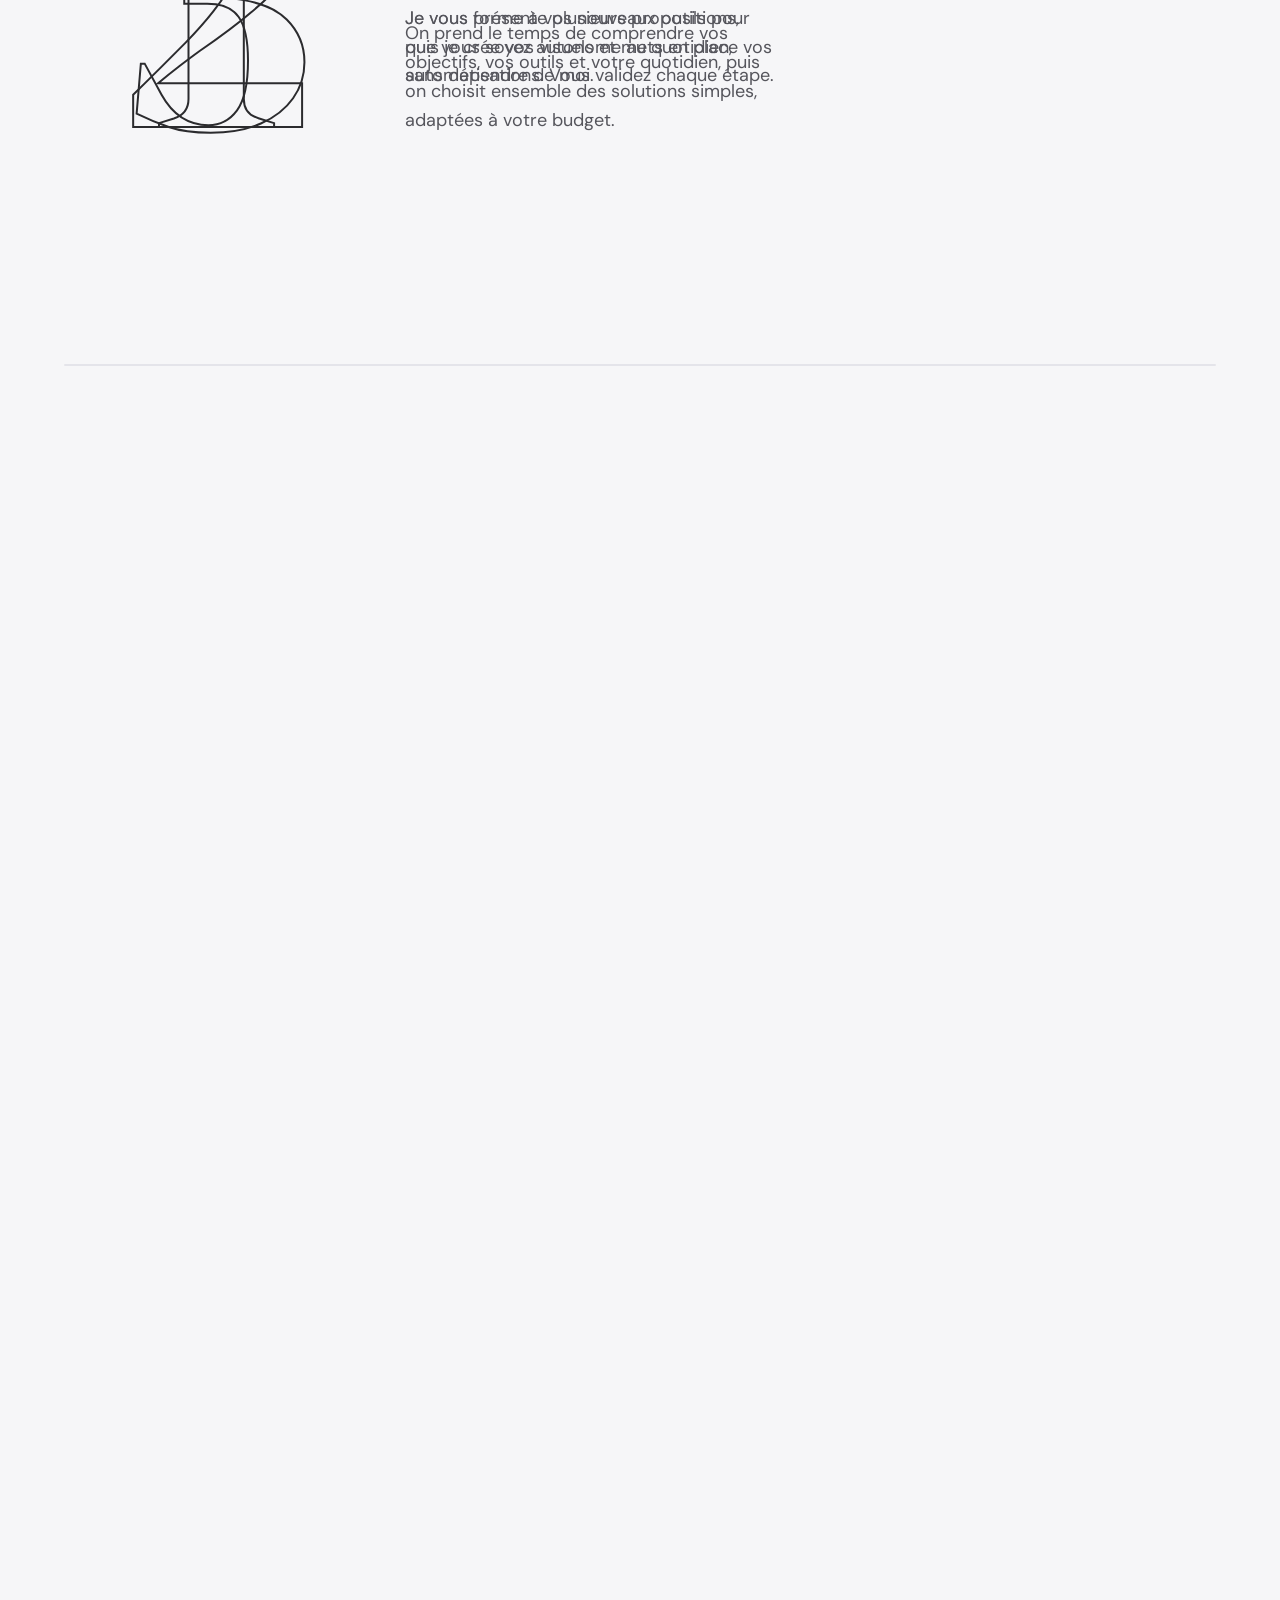
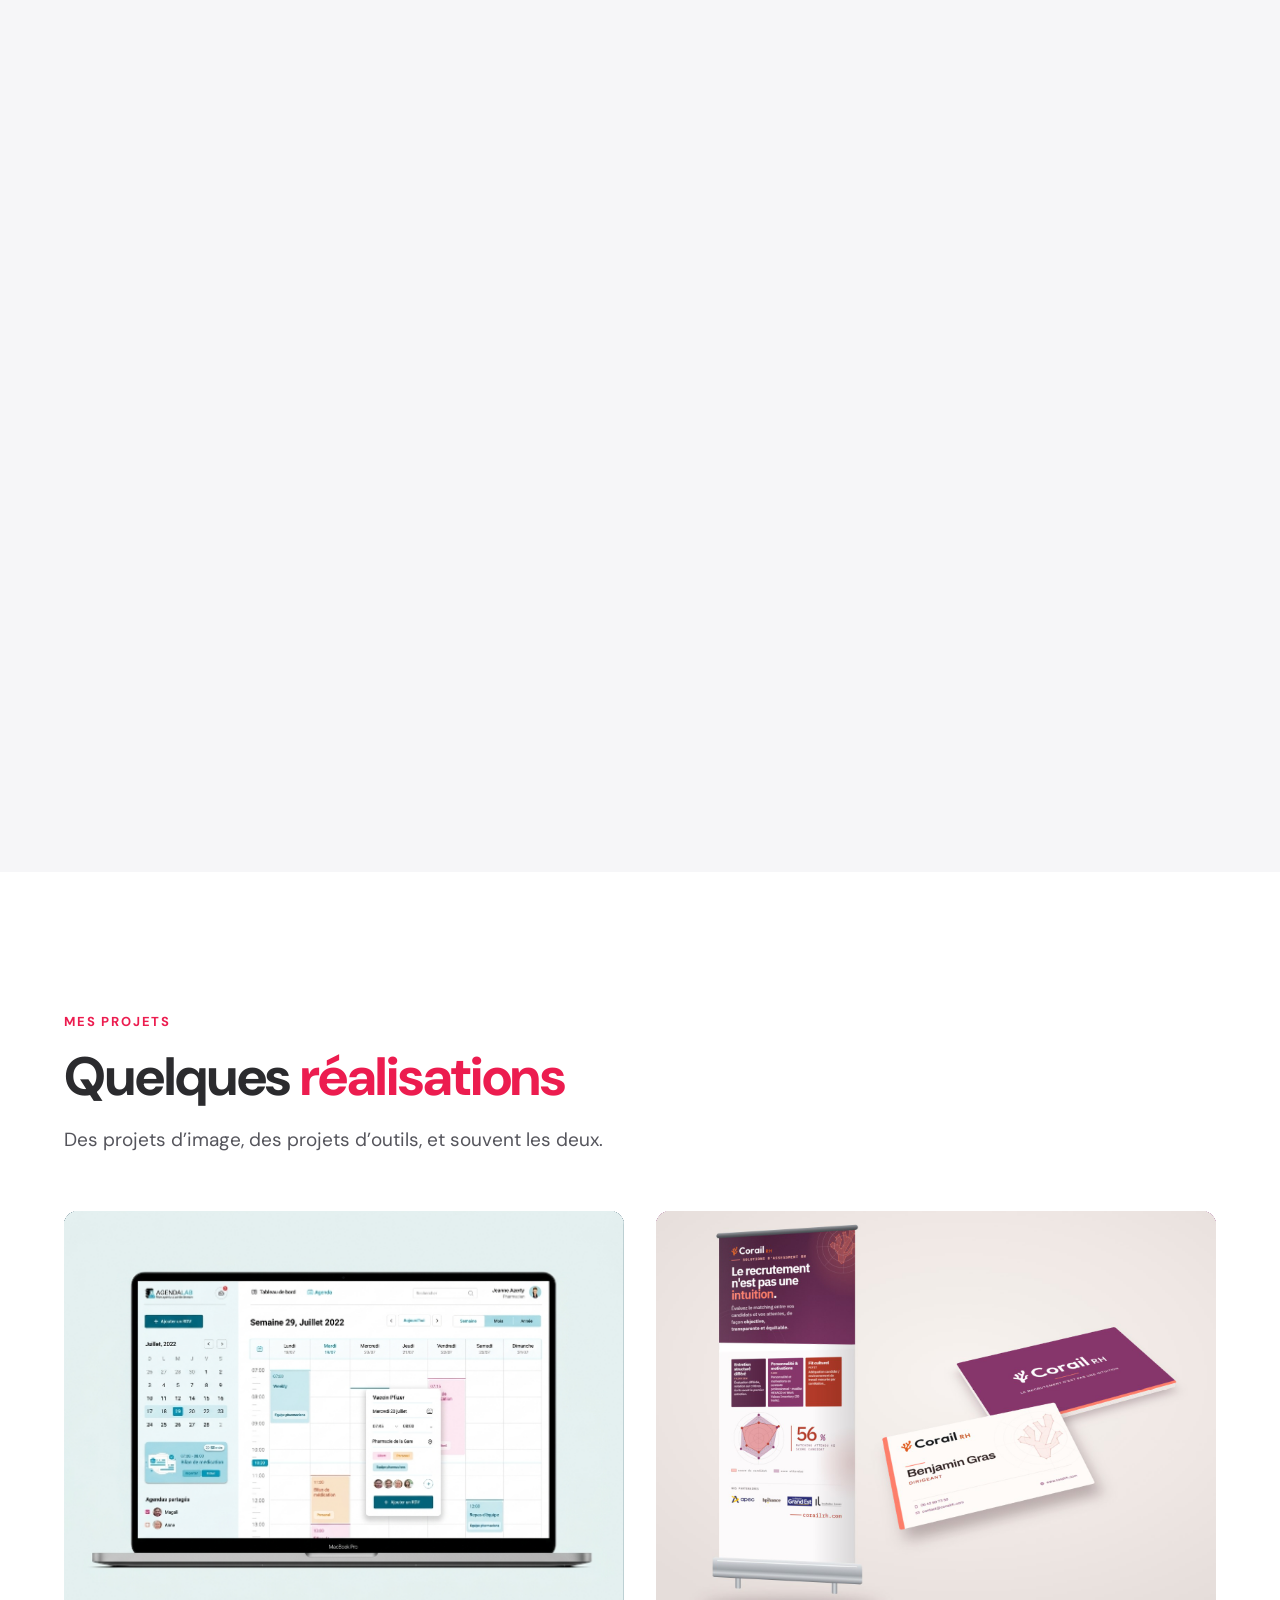
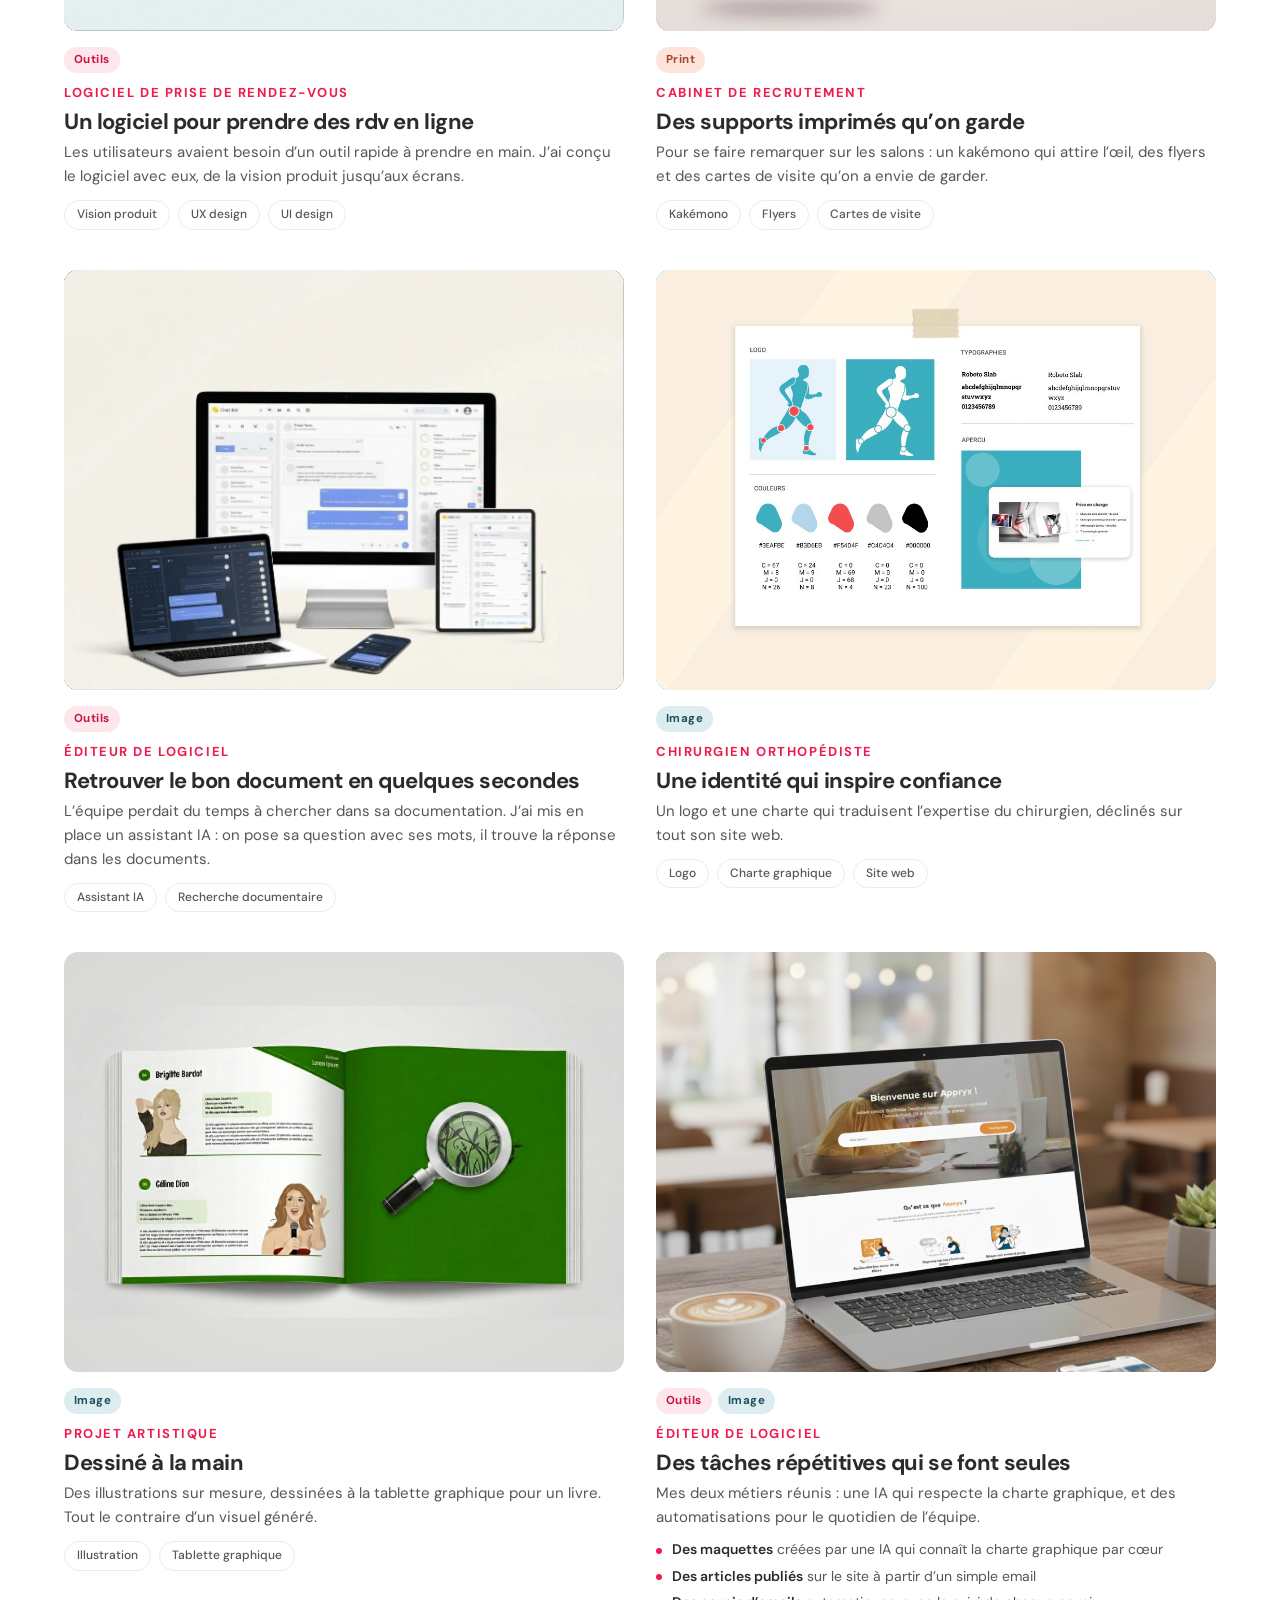
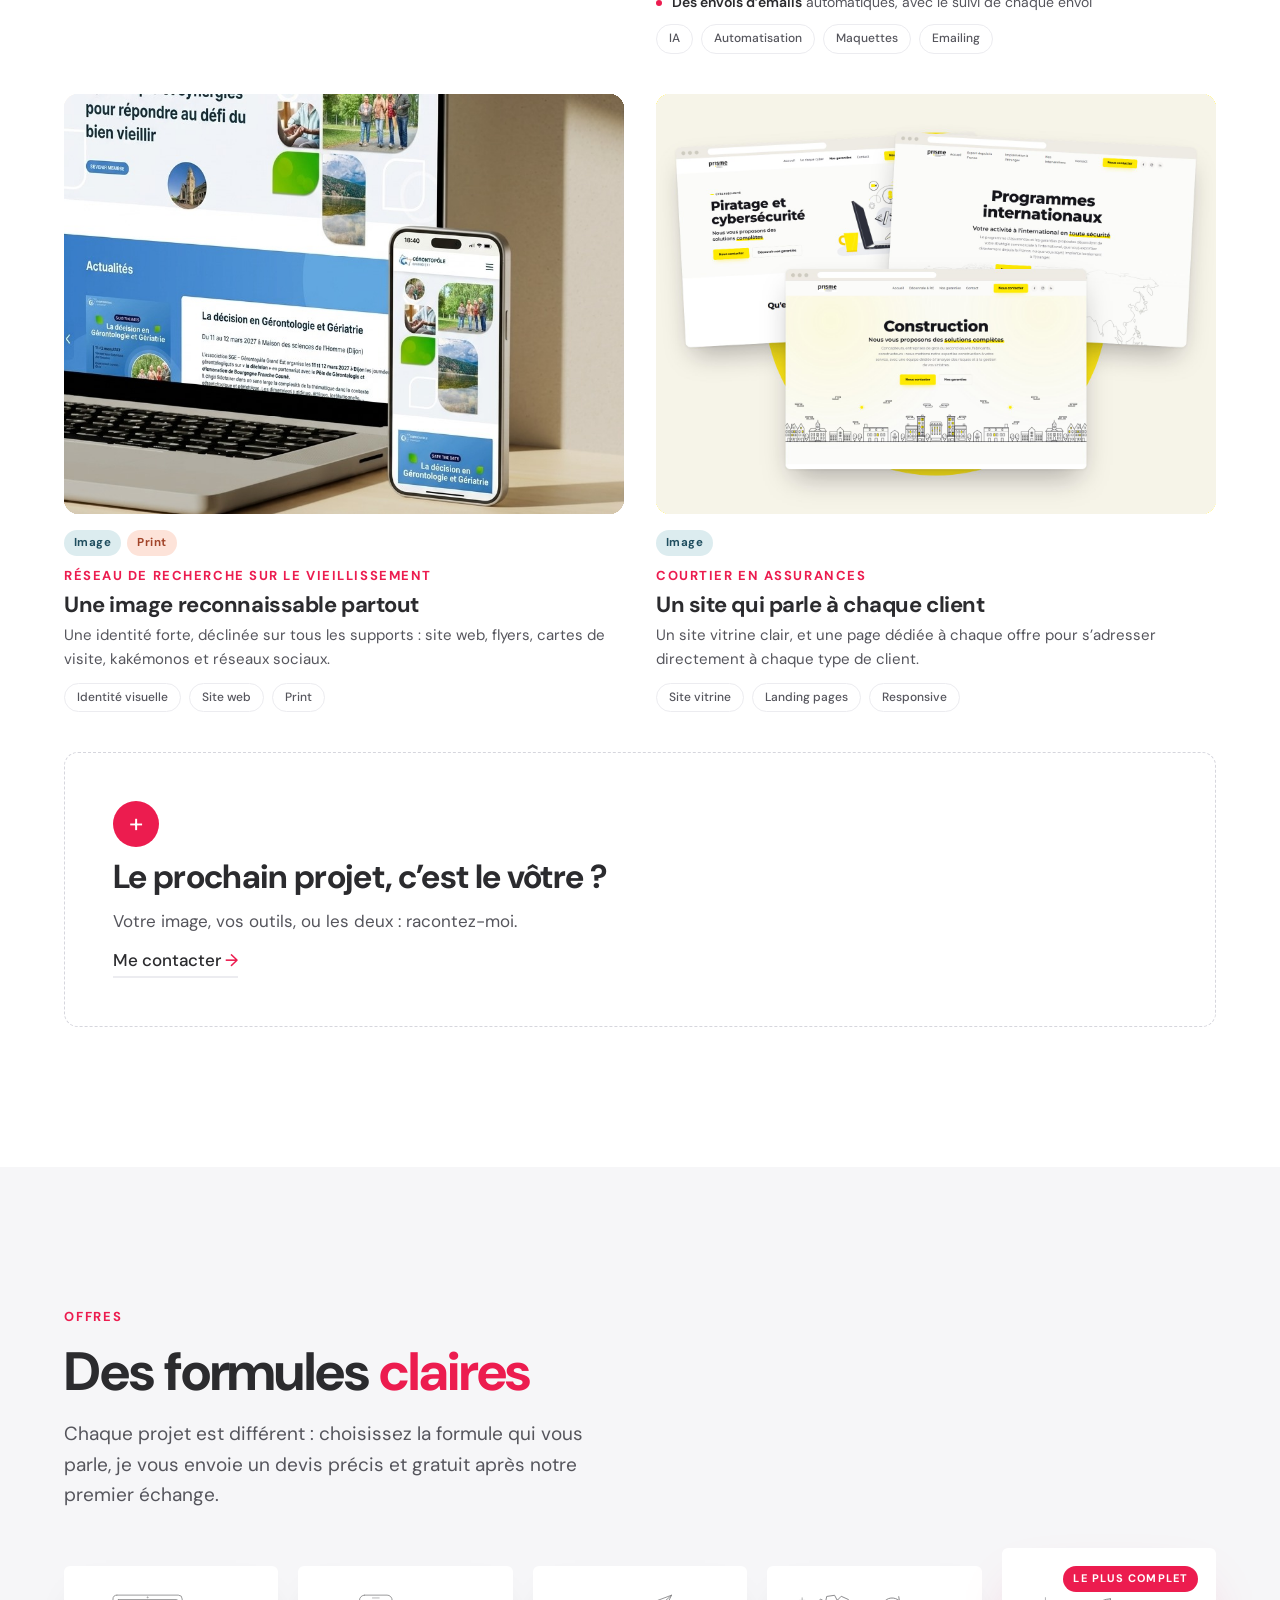
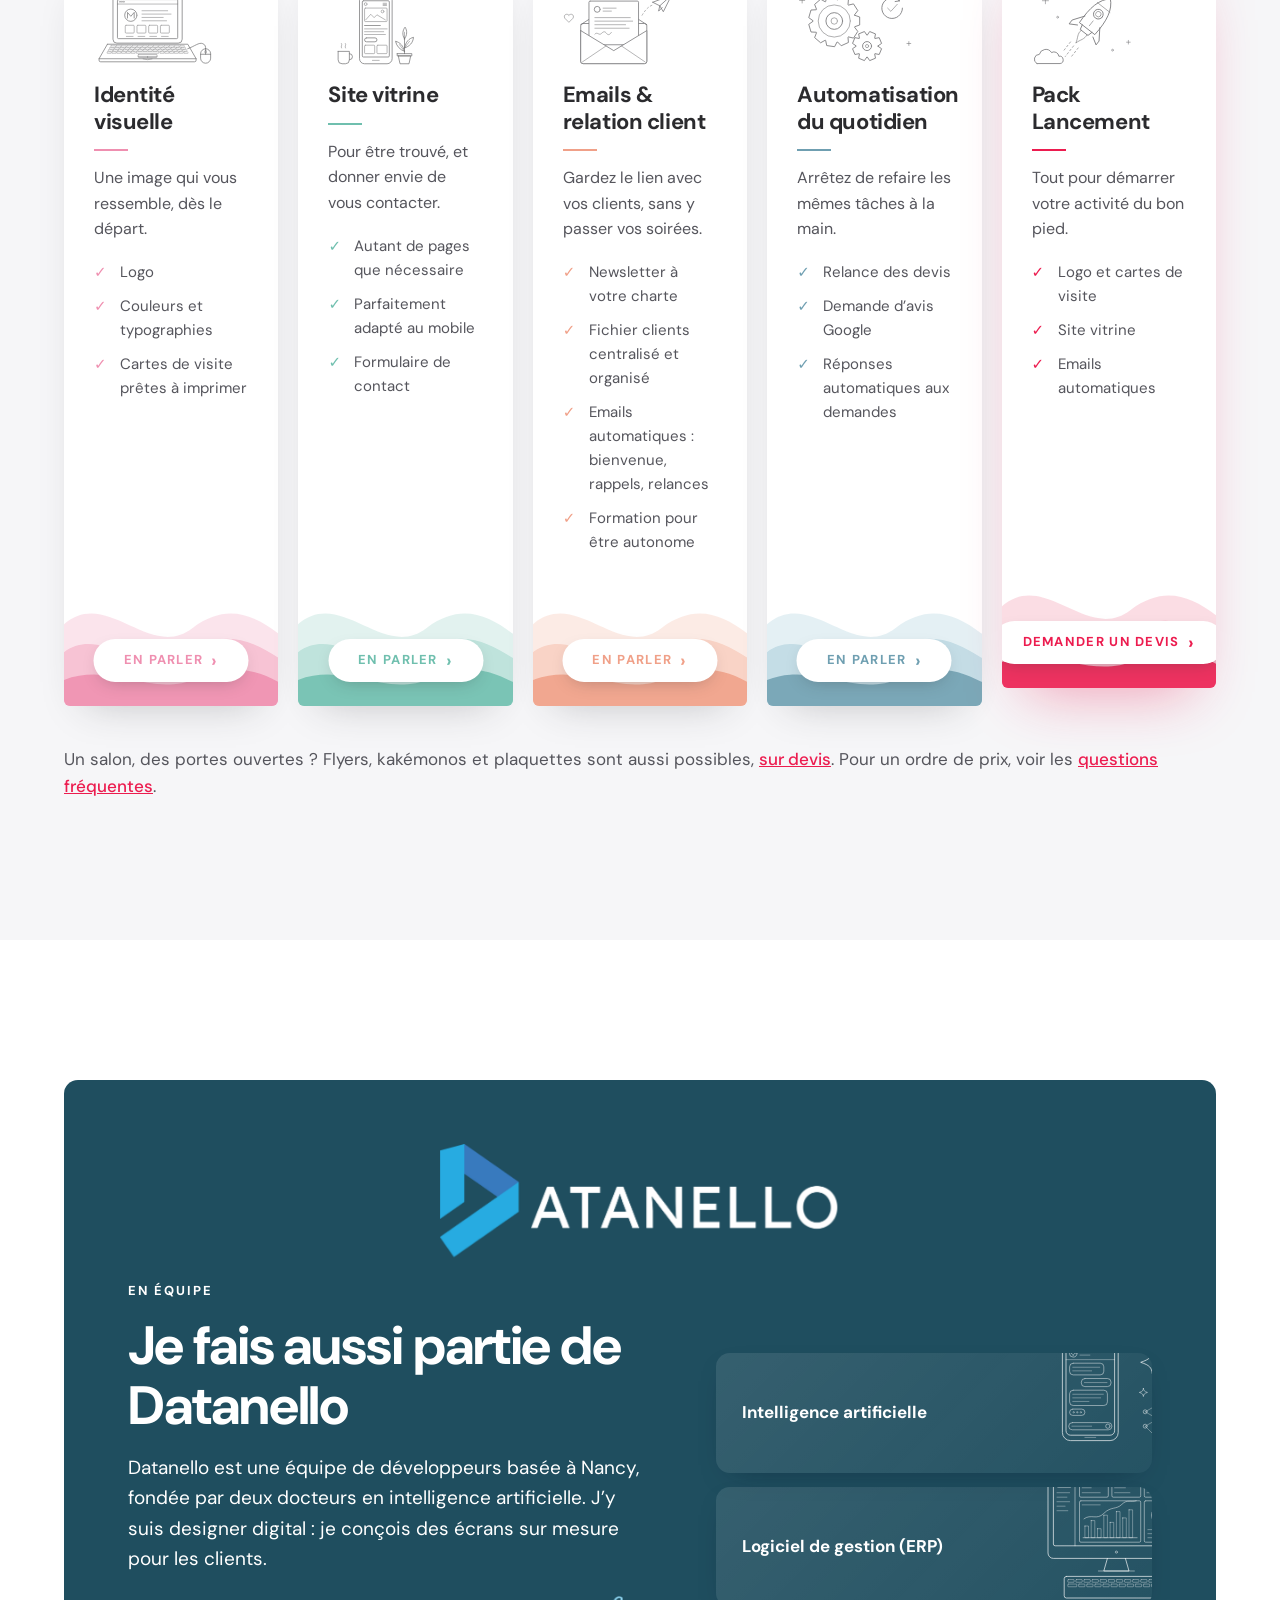
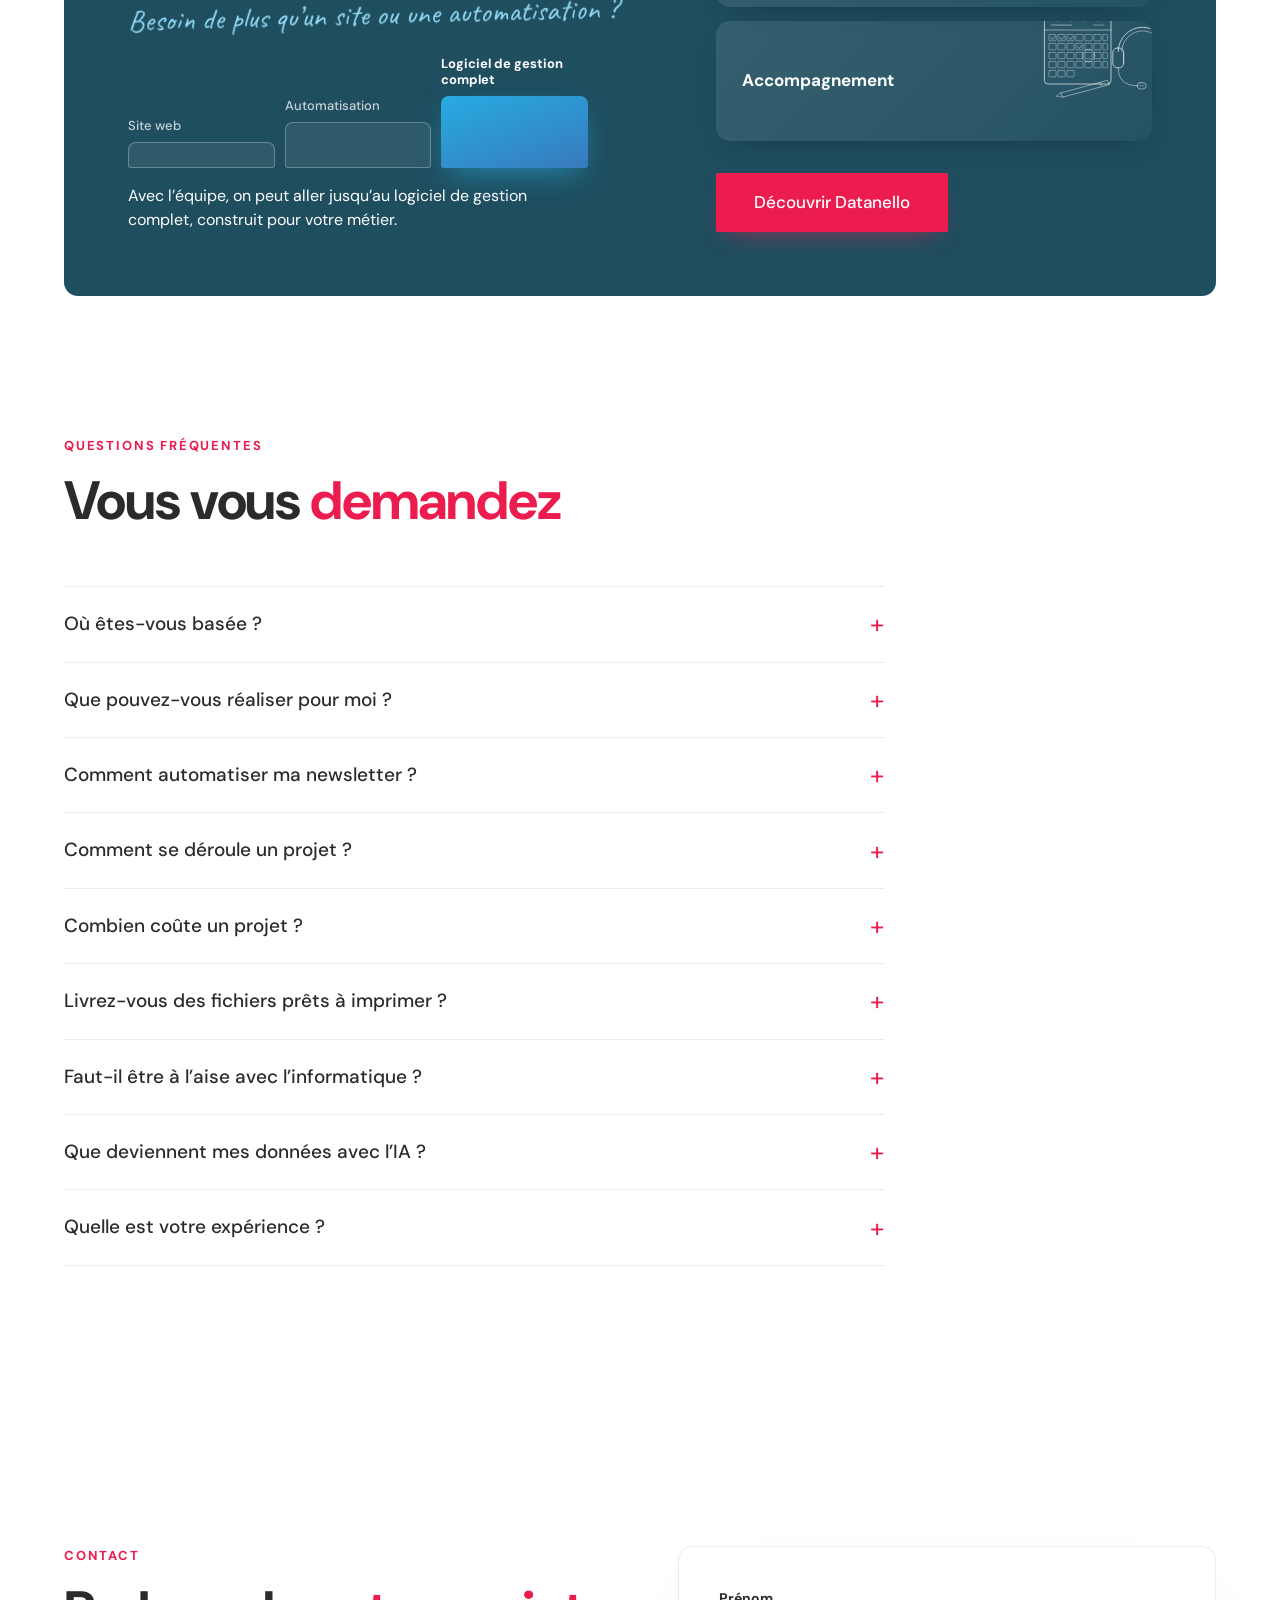
==== commit a6432000: "Menu : ajout de « méthode », « Datanello » avec une majuscule Co-Authored-By: Claude Opus 5.5 <norep" ====
--- a/index.html
+++ b/index.html
@@ -90,9 +90,10 @@
     <nav class="nav" id="nav" aria-label="Navigation principale">
       <a href="#services">services</a>
       <a href="#automatisations">exemples</a>
+      <a href="#methode">méthode</a>
       <a href="#projets">projets</a>
       <a href="#offres">offres</a>
-      <a href="#equipe">datanello</a>
+      <a href="#equipe">Datanello</a>
       <a href="#contact">contact</a>
       <a href="#contact" class="nav-rdv">Contactez-moi</a>
     </nav>
